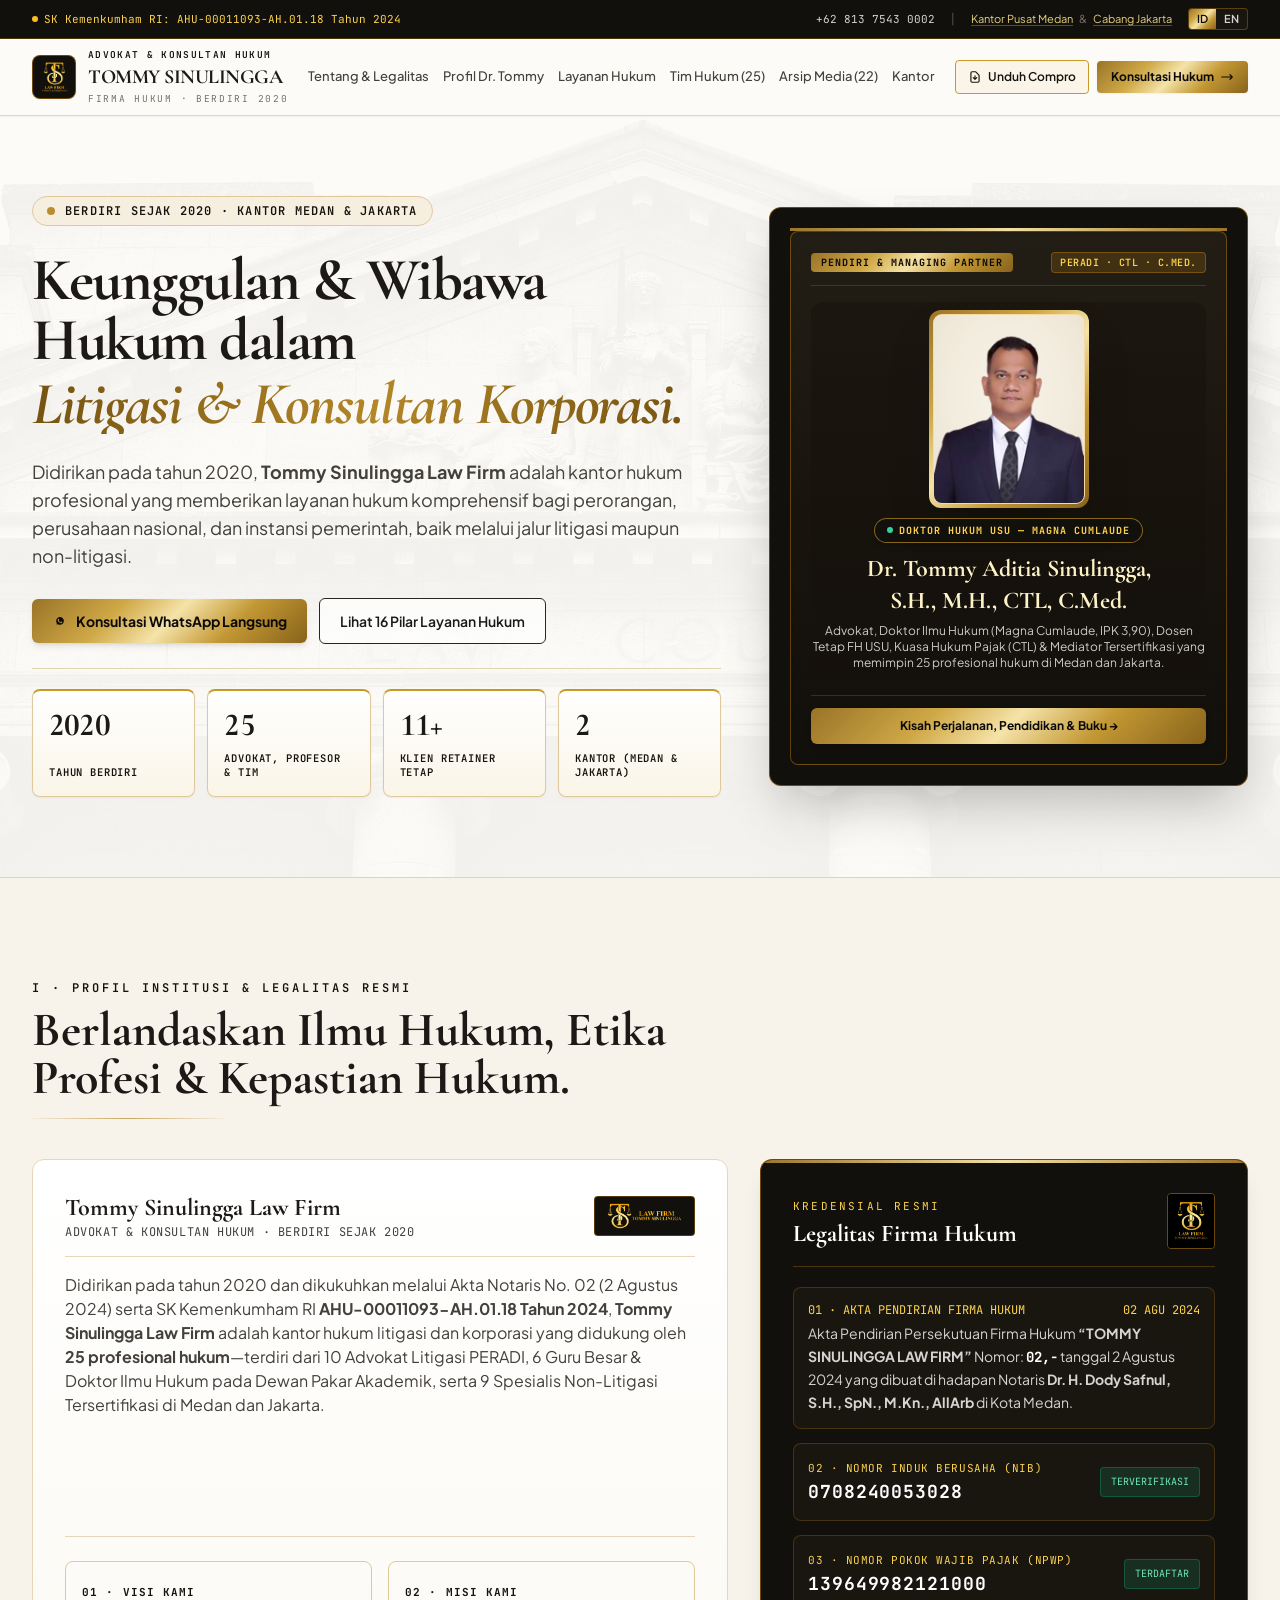
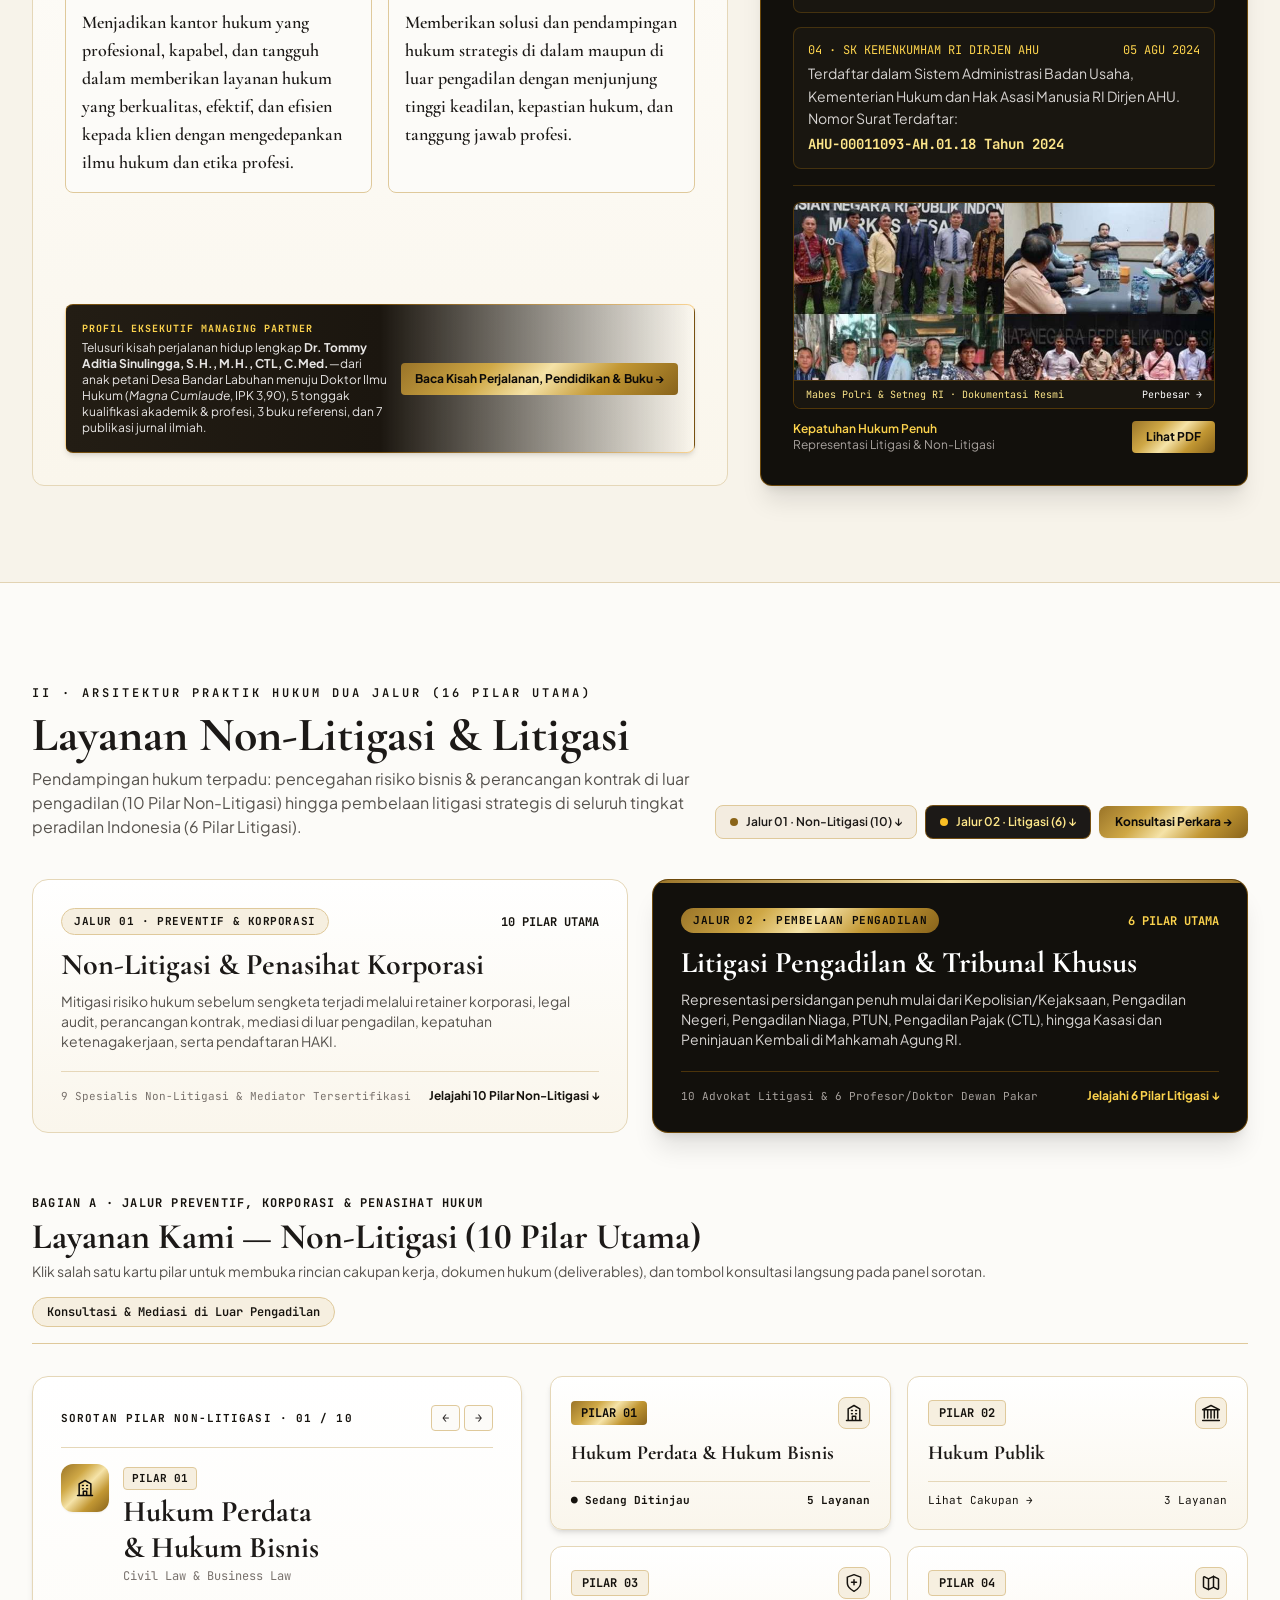
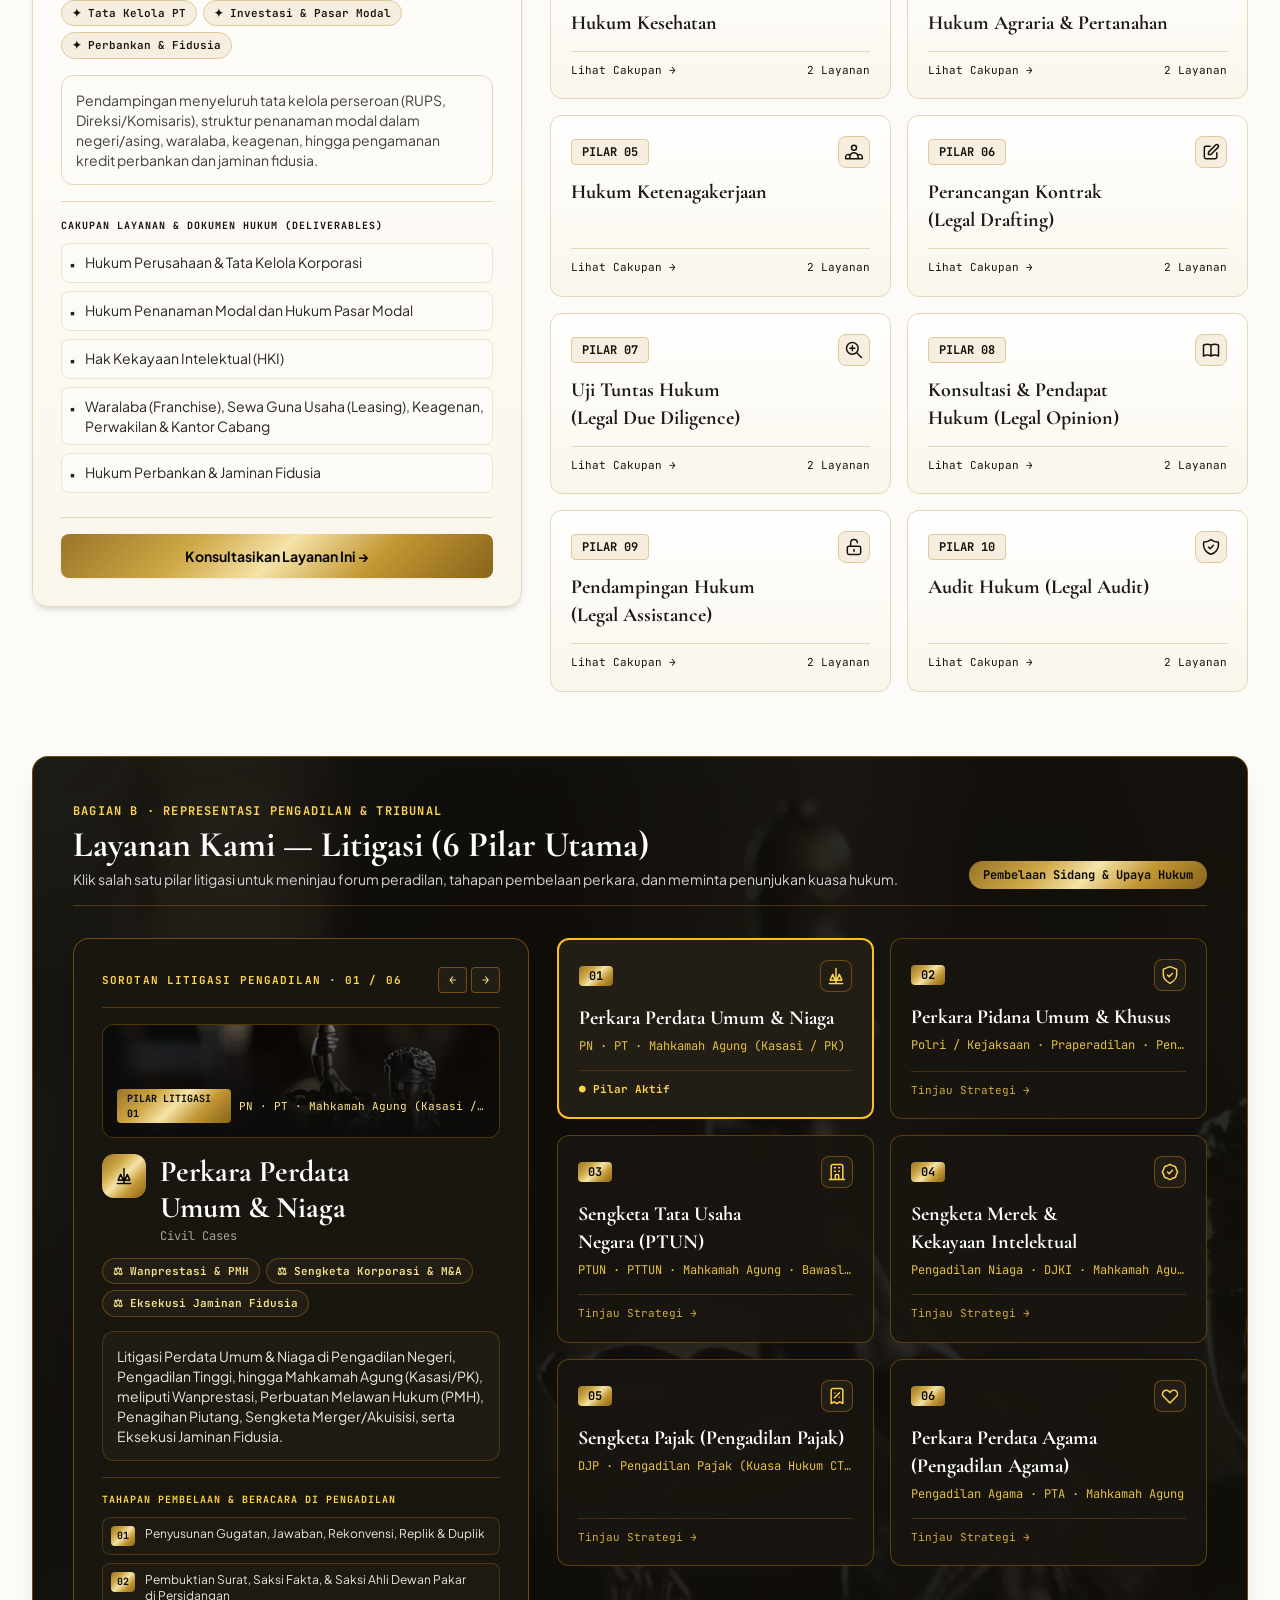
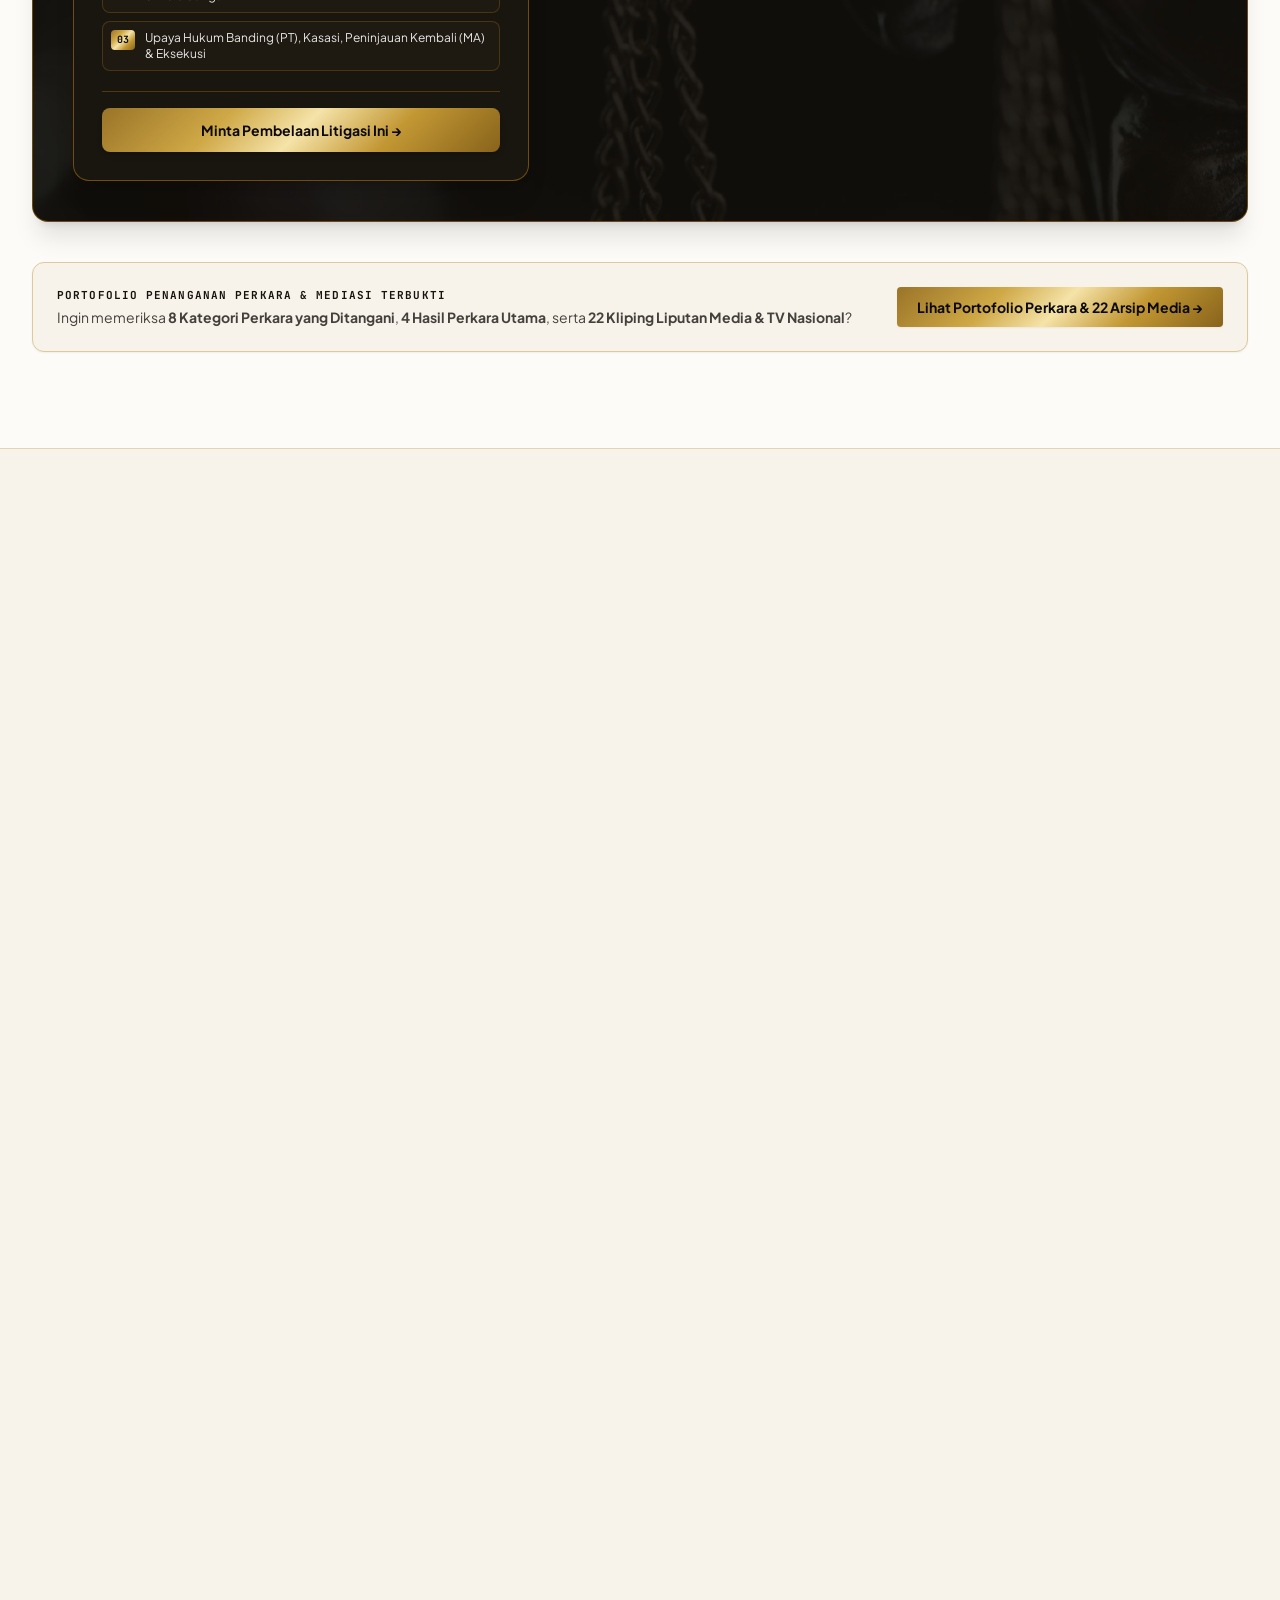
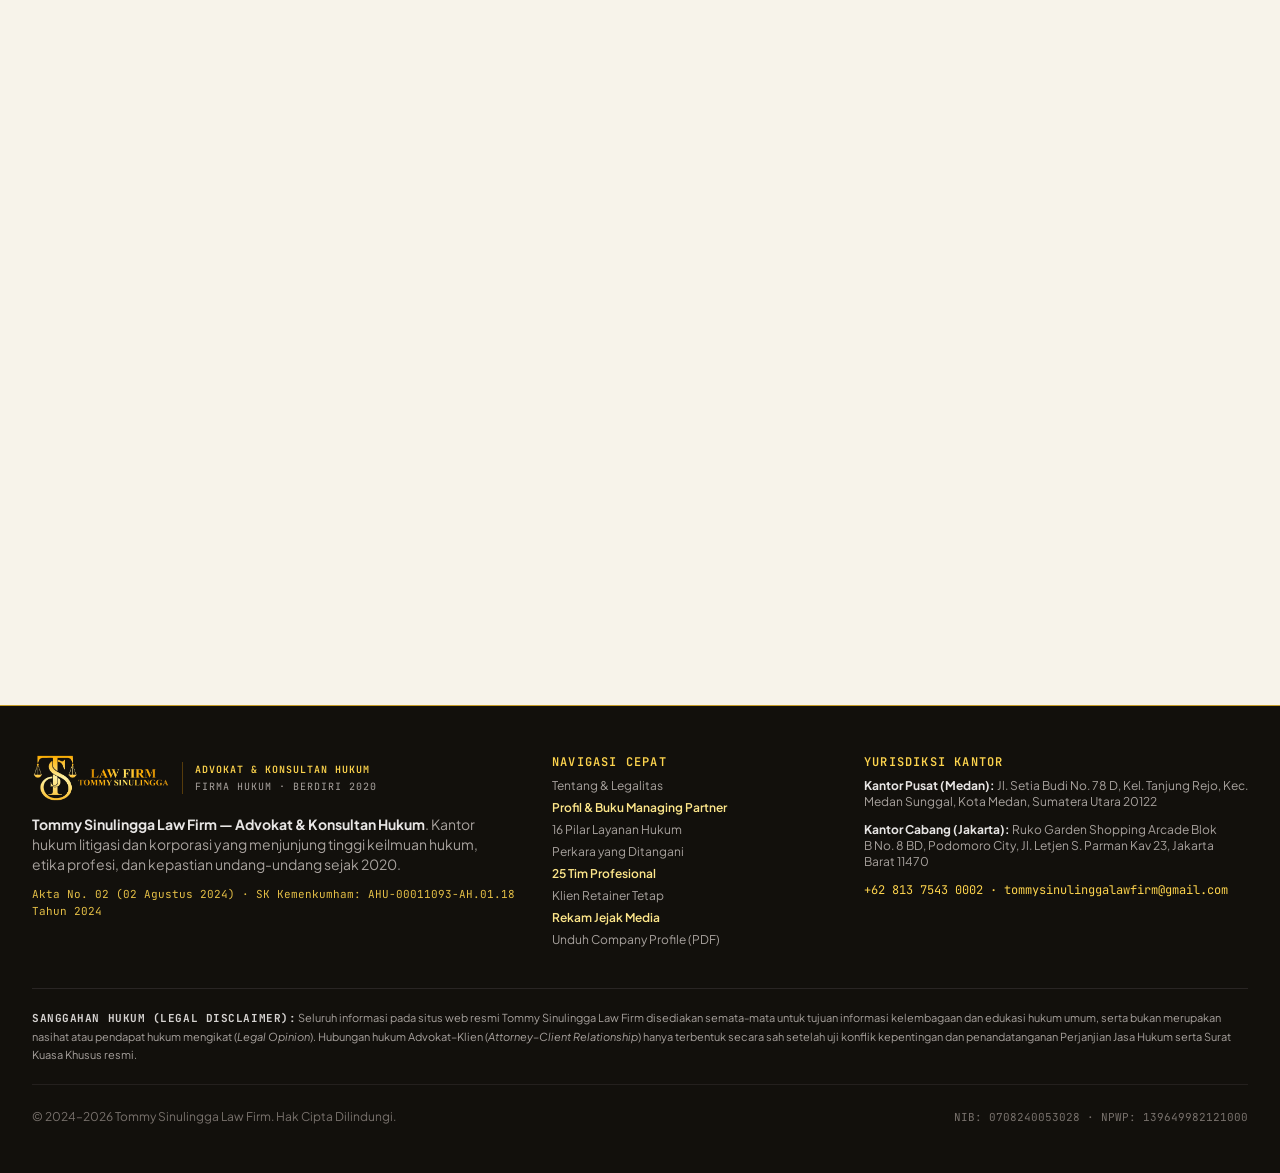
==== index.html @ de4d7b02 "chore: prepare production static bundle for lawfirm.tommysinulingga.id" ====
<!DOCTYPE html>
<html lang="id" class="scroll-smooth">
<head>
  <meta charset="UTF-8" />
  <meta name="viewport" content="width=device-width, initial-scale=1.0" />
  <title>Tommy Sinulingga Law Firm — Advokat &amp; Konsultan Hukum (Medan &amp; Jakarta)</title>
  <meta name="description" content="Profil Resmi Kantor Hukum Tommy Sinulingga Law Firm, Advokat &amp; Konsultan Hukum. Didirikan tahun 2020 oleh Dr. Tommy Aditia Sinulingga, S.H., M.H., CTL, C.Med. Layanan Hukum Litigasi &amp; Non-Litigasi di Medan dan Podomoro City, Jakarta Barat." />
  <link rel="icon" type="image/png" href="assets/logo-vertical-clear.png" />
  <link rel="canonical" href="https://lawfirm.tommysinulingga.id/" />
  <meta property="og:type" content="website" />
  <meta property="og:site_name" content="Tommy Sinulingga Law Firm" />
  <meta property="og:title" content="Tommy Sinulingga Law Firm — Advokat &amp; Konsultan Hukum (Medan &amp; Jakarta)" />
  <meta property="og:description" content="Profil Resmi Kantor Hukum Tommy Sinulingga Law Firm, Advokat &amp; Konsultan Hukum. Didirikan tahun 2020 oleh Dr. Tommy Aditia Sinulingga, S.H., M.H., CTL, C.Med. Layanan Hukum Litigasi &amp; Non-Litigasi di Medan dan Podomoro City, Jakarta Barat." />
  <meta property="og:url" content="https://lawfirm.tommysinulingga.id/" />
  <meta property="og:image" content="assets/logo-3d-wall.png" />
  <meta name="twitter:card" content="summary_large_image" />
  <meta name="twitter:title" content="Tommy Sinulingga Law Firm — Advokat &amp; Konsultan Hukum (Medan &amp; Jakarta)" />
  <meta name="twitter:description" content="Profil Resmi Kantor Hukum Tommy Sinulingga Law Firm, Advokat &amp; Konsultan Hukum. Didirikan tahun 2020 oleh Dr. Tommy Aditia Sinulingga, S.H., M.H., CTL, C.Med. Layanan Hukum Litigasi &amp; Non-Litigasi di Medan dan Podomoro City, Jakarta Barat." />
  <meta name="twitter:image" content="assets/logo-3d-wall.png" />

  <!-- Google Fonts for Editorial Luxury Serif + Crisp Corporate Sans + Tabular Mono -->
  <link rel="preconnect" href="https://fonts.googleapis.com" />
  <link rel="preconnect" href="https://fonts.gstatic.com" crossorigin />
  <link href="https://fonts.googleapis.com/css2?family=Cormorant+Garamond:ital,wght@0,500;0,600;0,700;1,600&family=JetBrains+Mono:wght@400;500;600&family=Plus+Jakarta+Sans:wght@400;500;600;700&display=swap" rel="stylesheet" />

  <!-- Production Compiled Tailwind CSS & Design System Stylesheet -->
  <link rel="stylesheet" href="assets/styles.css" />

  <style>
    @media (prefers-reduced-motion: no-preference) {
      @view-transition {
        navigation: auto;
      }
    }

    :root {
      --bg-ivory: #FCFBF8;
      --bg-champagne: #F6F0E2;
      --bg-obsidian: #12100C;
      --ink-primary: #16130E;
      --ink-muted: #5C5343;
      --gold-deep: #8A6418;
      --gold-border: #E2D3B3;
    }

    *, *::before, *::after {
      box-sizing: border-box;
    }

    html, body {
      overflow-x: clip;
    }

    img, svg, video {
      max-width: 100%;
      height: auto;
    }

    body {
      margin: 0;
      background-color: var(--bg-ivory);
      color: var(--ink-primary);
      font-family: 'Plus Jakarta Sans', -apple-system, BlinkMacSystemFont, sans-serif;
    }

    h1, h2, h3, h4 {
      text-wrap: balance;
    }

    .font-serif, h1, h2, h3, h4 {
      font-variant-numeric: lining-nums tabular-nums;
      font-feature-settings: "lnum" 1, "tnum" 1;
    }

    p, li, blockquote {
      text-wrap: pretty;
    }

    .section-deferred {
      content-visibility: auto;
      contain-intrinsic-size: auto none auto 900px;
    }

    [hidden="until-found"] {
      margin: 0 !important;
      padding: 0 !important;
      border: 0 !important;
    }

    .visually-hidden:where(:not(:focus-within, :active)) {
      position: absolute !important;
      clip-path: inset(50%) !important;
      overflow: hidden !important;
      width: 1px !important;
      height: 1px !important;
      margin: -1px !important;
      padding: 0 !important;
      border: 0 !important;
      white-space: nowrap !important;
    }

    .skip-link:focus,
    .skip-link:active {
      position: fixed;
      top: 0.75rem;
      left: 0.75rem;
      z-index: 100;
      padding: 0.5rem 1rem;
      border-radius: 0.375rem;
      background: #12100C;
      color: #F3E0A2;
      border: 2px solid #C59B27;
      font-size: 0.75rem;
      font-weight: 700;
    }

    textarea#matter-summary {
      field-sizing: content;
      height: auto;
      width: 100%;
      min-block-size: 3lh;
      max-block-size: 10lh;
    }

    input:user-invalid,
    input.user-invalid-fallback {
      border-color: #b91c1c !important;
      background-color: #fef2f2 !important;
    }

    .field-error-msg {
      display: none;
    }

    input:user-invalid ~ .field-error-msg,
    input.user-invalid-fallback ~ .field-error-msg {
      display: block;
    }

    dialog#lightbox-modal::backdrop {
      background-color: rgba(0, 0, 0, 0.88);
      backdrop-filter: blur(4px);
    }

    /* Multi-stop Brushed 24K Gold Foil Gradients */
    .gold-foil {
      background: linear-gradient(135deg, #9A7428 0%, #CFA846 30%, #F5E3A8 50%, #C29733 72%, #88631B 100%);
    }

    .gold-foil-hover:hover {
      background: linear-gradient(135deg, #88631B 0%, #C29733 25%, #F8EAB8 50%, #D4AF37 75%, #9A7428 100%);
      box-shadow: 0 10px 28px -6px rgba(184, 142, 52, 0.45);
    }

    .gold-text-foil {
      background: linear-gradient(95deg, #D4AF37 0%, #FFF1BE 48%, #C59B27 100%);
      -webkit-background-clip: text;
      -webkit-text-fill-color: transparent;
    }

    .gold-text-dark {
      background: linear-gradient(95deg, #745210 0%, #B38728 50%, #6E4D0E 100%);
      -webkit-background-clip: text;
      -webkit-text-fill-color: transparent;
    }

    .gold-crown-top {
      border-top: 3px solid transparent;
      border-image: linear-gradient(90deg, #9A7428, #F3E0A2, #9A7428) 1;
    }

    .gold-double-frame {
      border: 1px solid rgba(212, 175, 55, 0.45);
      box-shadow: inset 0 0 0 4px var(--bg-ivory), inset 0 0 0 5px rgba(184, 142, 52, 0.25);
    }

    .gold-rule {
      height: 1px;
      background: linear-gradient(90deg, rgba(184,142,52,0.08) 0%, rgba(184,142,52,0.75) 50%, rgba(184,142,52,0.08) 100%);
    }

    .card-luxury {
      background: linear-gradient(180deg, #FFFFFF 0%, #FAF6EC 100%);
      border: 1px solid #E5D7B8;
      transition: transform 240ms cubic-bezier(0.16, 1, 0.3, 1), box-shadow 240ms cubic-bezier(0.16, 1, 0.3, 1), border-color 240ms ease;
    }

    .card-luxury:hover {
      transform: translateY(-3px);
      border-color: #C59B27;
      box-shadow: 0 18px 38px -12px rgba(140, 102, 24, 0.16);
    }

    .portrait-frame {
      background: radial-gradient(circle at 50% 38%, #342612 0%, #17130D 68%, #100D09 100%);
      box-shadow: inset 0 0 0 1px rgba(197, 155, 39, 0.22);
    }

    .portrait-editorial {
      filter: grayscale(35%) sepia(6%) contrast(1.04) brightness(1.0);
      transition: filter 480ms cubic-bezier(0.16, 1, 0.3, 1), transform 480ms cubic-bezier(0.16, 1, 0.3, 1);
      will-change: transform, filter;
    }

    .group:hover .portrait-editorial,
    .group:focus-within .portrait-editorial,
    .card-luxury:hover .portrait-editorial,
    .card-luxury:focus-within .portrait-editorial {
      filter: grayscale(0%) sepia(0%) contrast(1.03) brightness(1.02);
      transform: scale(1.03);
    }
  </style>

  <!-- Structured Data (LegalService JSON-LD) -->
  <script type="application/ld+json">
  {
    "@context": "https://schema.org",
    "@type": "LegalService",
    "name": "Tommy Sinulingga Law Firm",
    "alternateName": "Tommy Sinulingga Law Firm – Advocates & Legal Consultants",
    "foundingDate": "2020",
    "url": "https://lawfirm.tommysinulingga.id",
    "telephone": "+62-813-7543-0002",
    "email": "tommysinulinggalawfirm@gmail.com",
    "founder": {
      "@type": "Person",
      "name": "Dr. Tommy Aditia Sinulingga, S.H., M.H., CTL, C.Med.",
      "jobTitle": "Founder & Managing Partner",
      "alumniOf": "Fakultas Hukum Universitas Sumatera Utara (FH USU)"
    },
    "address": [
      {
        "@type": "PostalAddress",
        "name": "Head Office (Medan)",
        "streetAddress": "Setia Budi Street, No. 78 D, Tanjung Rejo Village, Medan Sunggal District",
        "addressLocality": "Medan",
        "addressRegion": "North Sumatra",
        "postalCode": "20122",
        "addressCountry": "ID"
      },
      {
        "@type": "PostalAddress",
        "name": "Branch Office (Jakarta)",
        "streetAddress": "Ruko Garden Shopping Arcade Blok B No. 8 BD, Podomoro City, Jl. Letjen S. Parman Kav 23, Tanjung Duren Selatan",
        "addressLocality": "Jakarta Barat",
        "addressRegion": "DKI Jakarta",
        "postalCode": "11470",
        "addressCountry": "ID"
      }
    ]
  }
  </script>
</head>
<body class="antialiased selection:bg-amber-200 selection:text-stone-900">
  <a href="#top" class="skip-link visually-hidden" data-i18n="skip_to_main">Langsung ke konten utama</a>

  <!-- TOP EXECUTIVE CREDENTIALS & LEGALITY BAR -->
  <div class="bg-obsidian text-stone-300 border-b border-amber-500/25 text-xs">
    <div class="max-w-7xl mx-auto px-4 sm:px-6 lg:px-8 py-2 flex flex-wrap items-center justify-between gap-2">
      <div class="flex flex-wrap items-center gap-x-4 gap-y-1">
        <span class="inline-flex items-center gap-1.5 font-mono text-[11px] text-amber-300 whitespace-nowrap">
          <span class="w-1.5 h-1.5 rounded-full bg-amber-400 shrink-0"></span>
          SK Kemenkumham RI: AHU-00011093-AH.01.18 Tahun 2024
        </span>
      </div>
      <div class="flex items-center gap-4 ml-auto">
        <a href="tel:+6281375430002" class="hover:text-amber-300 transition-colors font-mono text-[11px] flex items-center gap-1 whitespace-nowrap" title="Hubungi Telepon / WhatsApp Resmi" data-i18n-title="top_phone_title">
          <span>+62 813 7543 0002</span>
        </a>
        <span class="text-stone-600 hidden sm:inline">|</span>
        <span class="text-[11px] text-amber-200/90 hidden sm:inline-flex items-center gap-1.5 whitespace-nowrap">
          <a href="#contact" onclick="selectOfficeMap('medan')" class="hover:text-amber-300 underline decoration-amber-500/40 underline-offset-2" data-i18n="top_medan_link">Kantor Pusat Medan</a>
          <span class="text-stone-500">&amp;</span>
          <a href="#contact" onclick="selectOfficeMap('jakarta')" class="hover:text-amber-300 underline decoration-amber-500/40 underline-offset-2" data-i18n="top_jkt_link">Cabang Jakarta</a>
        </span>
        <!-- Language Toggle (Indonesian Active by Default, Persisted via localStorage) -->
        <div class="inline-flex rounded border border-amber-500/30 overflow-hidden bg-obsidian-card shrink-0" role="group" aria-label="Pilihan Bahasa" data-i18n-aria-label="aria_lang_switcher">
          <button type="button" id="lang-id" aria-pressed="true" onclick="setLanguage('id')" title="Bahasa Indonesia" data-i18n-title="lang_id_title" class="px-2 py-0.5 text-[11px] font-semibold gold-foil text-stone-950">ID</button>
          <button type="button" id="lang-en" aria-pressed="false" onclick="setLanguage('en')" title="English" data-i18n-title="lang_en_title" class="px-2 py-0.5 text-[11px] font-semibold text-stone-300 hover:text-amber-300">EN</button>
        </div>
      </div>
    </div>
  </div>

  <!-- STICKY NAVIGATION HEADER -->
  <header class="sticky top-0 z-40 bg-[#FCFBF8]/95 backdrop-blur-md border-b border-[#E4D6B8] shadow-sm">
    <div class="max-w-7xl mx-auto px-4 sm:px-6 lg:px-4 xl:px-8 min-h-[4.75rem] py-2.5 flex items-center justify-between gap-2 xl:gap-4">
      <a href="#top" class="flex items-center gap-2 xl:gap-3 shrink-0 group focus:outline-none" aria-label="Tommy Sinulingga Law Firm — Beranda" data-i18n-aria-label="aria_logo_home">
        <div class="w-9 h-9 xl:w-11 xl:h-11 rounded-lg bg-obsidian p-1.5 border border-amber-500/40 flex items-center justify-center shadow-sm shrink-0 group-hover:border-amber-400 transition-colors">
          <img src="assets/logo-vertical-clear.png" alt="Lambang Tommy Sinulingga Law Firm" data-i18n-alt="logo_crest_alt" width="542" height="602" class="w-full h-full object-contain" />
        </div>
        <div class="shrink-0 whitespace-nowrap">
          <span class="block text-[8px] xl:text-[9.5px] font-mono uppercase tracking-[0.06em] xl:tracking-[0.14em] text-[#8A6418] font-semibold leading-tight whitespace-nowrap" data-i18n="brand_sub_top">Advokat &amp; Konsultan Hukum</span>
          <span class="block font-serif text-base sm:text-lg xl:text-[20px] font-bold tracking-tight text-stone-900 leading-none mt-0.5 whitespace-nowrap">TOMMY SINULINGGA</span>
          <span class="block text-[8px] xl:text-[9.5px] font-mono uppercase tracking-[0.12em] xl:tracking-[0.18em] text-stone-500 leading-tight mt-0.5 whitespace-nowrap" data-i18n="brand_sub_bottom">Firma Hukum · Berdiri 2020</span>
        </div>
      </a>

      <nav class="hidden lg:flex items-center gap-1.5 xl:gap-3.5 text-[10.5px] xl:text-[13px] font-medium text-stone-700 shrink-0" aria-label="Navigasi Utama" data-i18n-aria-label="aria_nav_primary">
        <a href="#about" class="whitespace-nowrap py-1 hover:text-[#8A6418] transition-colors" data-i18n="nav_about">Tentang &amp; Legalitas</a>
        <a href="founder.html" class="whitespace-nowrap py-1 hover:text-[#8A6418] transition-colors" data-i18n="nav_founder">Profil Dr. Tommy</a>
        <a href="#services" class="whitespace-nowrap py-1 hover:text-[#8A6418] transition-colors" data-i18n="nav_services">Layanan Hukum</a>
        <a href="team.html" class="whitespace-nowrap py-1 hover:text-[#8A6418] transition-colors" data-i18n="nav_team">Tim Hukum (25)</a>
        <a href="media.html" class="whitespace-nowrap py-1 hover:text-[#8A6418] transition-colors" data-i18n="nav_performance">Arsip Media (22)</a>
        <a href="#contact" class="whitespace-nowrap py-1 hover:text-[#8A6418] transition-colors" data-i18n="nav_contact">Kantor</a>
      </nav>

      <div class="flex items-center gap-1.5 xl:gap-2 shrink-0">
        <a href="assets/Tommy-Sinulingga-Law-Firm-Profile.pdf" target="_blank" rel="noopener"
           class="hidden sm:inline-flex items-center gap-1.5 px-2 xl:px-3 py-1.5 xl:py-2 rounded text-[11px] xl:text-xs font-semibold border border-[#C59B27] text-[#745210] bg-[#FAF5E8] hover:bg-[#F3E8CC] transition-colors whitespace-nowrap shrink-0">
          <svg class="w-3.5 h-3.5 shrink-0" aria-hidden="true" fill="none" stroke="currentColor" stroke-width="2" viewBox="0 0 24 24"><path stroke-linecap="round" stroke-linejoin="round" d="M12 10v6m0 0l-3-3m3 3l3-3m2 8H7a2 2 0 01-2-2V5a2 2 0 012-2h5.586a1 1 0 01.707.293l5.414 5.414a1 1 0 01.293.707V19a2 2 0 01-2 2z"/></svg>
          <span data-i18n="btn_compro">Unduh Compro</span>
        </a>
        <a href="#contact"
           class="inline-flex items-center gap-1.5 px-2.5 xl:px-3.5 py-1.5 xl:py-2 rounded text-[11px] xl:text-xs font-bold text-stone-950 gold-foil gold-foil-hover transition-all shadow-sm whitespace-nowrap shrink-0">
          <span data-i18n="btn_consult">Konsultasi Hukum</span>
          <svg class="w-3.5 h-3.5 hidden sm:inline shrink-0" aria-hidden="true" fill="none" stroke="currentColor" stroke-width="2" viewBox="0 0 24 24"><path stroke-linecap="round" stroke-linejoin="round" d="M17 8l4 4m0 0l-4 4m4-4H3"/></svg>
        </a>
        <button type="button" id="mobile-menu-btn" onclick="toggleMobileNav()" aria-expanded="false" aria-controls="mobile-nav" aria-label="Buka Menu Navigasi" data-i18n-aria-label="aria_toggle_menu"
                class="lg:hidden inline-flex items-center justify-center p-2 rounded border border-[#DFC99B] bg-[#FAF5E8] text-stone-800 hover:border-[#8A6418]">
          <svg class="w-5 h-5" aria-hidden="true" fill="none" stroke="currentColor" stroke-width="2" viewBox="0 0 24 24"><path stroke-linecap="round" stroke-linejoin="round" d="M4 6h16M4 12h16M4 18h16"/></svg>
        </button>
      </div>
    </div>

    <!-- Mobile & Tablet Collapsible Navigation Drawer -->
    <nav id="mobile-nav" class="hidden lg:hidden border-t border-[#E4D6B8] bg-[#FCFBF8] px-4 py-3 shadow-inner" aria-label="Navigasi Seluler" data-i18n-aria-label="aria_nav_mobile">
      <div class="grid grid-cols-2 sm:grid-cols-3 gap-2 text-xs sm:text-sm font-medium text-stone-800">
        
        <a href="#about" onclick="closeMobileNav()" class="px-3 py-2 rounded bg-[#F7F3EA] hover:bg-[#EFE6D2] transition-colors" data-i18n="nav_about">Tentang &amp; Legalitas</a>
        <a href="founder.html" onclick="closeMobileNav()" class="px-3 py-2 rounded bg-[#F7F3EA] hover:bg-[#EFE6D2] transition-colors font-semibold text-[#745210]" data-i18n="nav_founder_mobile">Profil &amp; Buku Dr. Tommy</a>
        <a href="#services" onclick="closeMobileNav()" class="px-3 py-2 rounded bg-[#F7F3EA] hover:bg-[#EFE6D2] transition-colors" data-i18n="nav_services">Layanan Hukum</a>
        <a href="team.html" onclick="closeMobileNav()" class="px-3 py-2 rounded bg-[#F7F3EA] hover:bg-[#EFE6D2] transition-colors font-semibold text-[#745210]" data-i18n="nav_team">Tim Hukum (25)</a>
        <a href="#clients" onclick="closeMobileNav()" class="px-3 py-2 rounded bg-[#F7F3EA] hover:bg-[#EFE6D2] transition-colors" data-i18n="nav_clients">Klien Tetap</a>
        <a href="media.html" onclick="closeMobileNav()" class="px-3 py-2 rounded bg-[#F7F3EA] hover:bg-[#EFE6D2] transition-colors font-semibold text-[#745210]" data-i18n="nav_performance">Arsip Media (22)</a>
        <a href="#contact" onclick="closeMobileNav()" class="px-3 py-2 rounded bg-[#F7F3EA] hover:bg-[#EFE6D2] transition-colors" data-i18n="nav_contact">Kantor</a>
        <a href="assets/Tommy-Sinulingga-Law-Firm-Profile.pdf" target="_blank" rel="noopener" onclick="closeMobileNav()" class="col-span-2 sm:hidden px-3 py-2 rounded border border-[#C59B27] bg-[#FAF5E8] text-[#745210] font-semibold text-center" data-i18n="btn_compro">Unduh Compro</a>
      </div>
    </nav>
  </header>

  <main id="top" tabindex="-1">
    <!-- HERO SECTION: SOVEREIGN CHAMBERS & GILDED EXECUTIVE SPLIT -->
    <section id="hero" class="relative overflow-hidden border-b border-[#E2D3B3]">
      <!-- Subtle Architectural Watermark -->
      <div class="absolute inset-0 pointer-events-none opacity-[0.04]" style="background-image: url('assets/pdf_images/obj_568.jpg'); background-size: cover; background-position: center;"></div>

      <div class="max-w-7xl mx-auto px-4 sm:px-6 lg:px-8 py-12 lg:py-20 relative z-10">
        <div class="grid grid-cols-1 lg:grid-cols-12 gap-10 lg:gap-12 items-center">

          <!-- Left Column: Sovereign Editorial Statement (7 cols) -->
          <div class="lg:col-span-7 space-y-6">
            <div class="inline-flex items-center gap-2.5 px-3.5 py-1.5 rounded-full bg-[#F6EFE0] border border-[#DFC99B]">
              <span class="w-2 h-2 rounded-full bg-[#B88E34] shrink-0"></span>
              <span class="text-xs font-mono uppercase tracking-widest text-[#745210] font-semibold" data-i18n="hero_badge">BERDIRI SEJAK 2020 · KANTOR MEDAN &amp; JAKARTA</span>
            </div>

            <h1 class="font-serif text-4xl sm:text-5xl lg:text-6xl font-bold text-stone-900 leading-[1.08] tracking-tight">
              <span data-i18n="hero_title_1">Keunggulan &amp; Wibawa Hukum dalam</span>
              <span class="block italic gold-text-dark mt-1" data-i18n="hero_title_2">Litigasi &amp; Konsultan Korporasi.</span>
            </h1>

            <p class="text-base sm:text-lg text-stone-700 leading-relaxed max-w-2xl" data-i18n="hero_subtitle">Didirikan pada tahun 2020, <strong>Tommy Sinulingga Law Firm</strong> adalah kantor hukum profesional yang memberikan layanan hukum komprehensif bagi perorangan, perusahaan nasional, dan instansi pemerintah, baik melalui jalur litigasi maupun non-litigasi.</p>

            <!-- Primary CTA Row -->
            <div class="flex flex-wrap sm:flex-nowrap items-center gap-3 pt-1">
              <a id="hero-wa-cta" href="https://wa.me/6281375430002?text=Halo%20Tommy%20Sinulingga%20Law%20Firm%2C%20saya%20ingin%20berkonsultasi%20mengenai%20layanan%20hukum."
                 target="_blank" rel="noopener"
                 class="flex-1 sm:flex-initial inline-flex items-center justify-center gap-2 px-5 py-3 rounded-md text-xs sm:text-sm font-bold text-stone-950 gold-foil gold-foil-hover transition-all shadow-md whitespace-nowrap">
                <svg class="w-4 h-4 shrink-0" aria-hidden="true" fill="currentColor" viewBox="0 0 24 24"><path d="M12.031 6.172c-3.181 0-5.767 2.586-5.768 5.766-.001 1.298.38 2.27 1.019 3.287l-.582 2.128 2.182-.573c.978.58 1.911.928 3.145.929 3.178 0 5.767-2.587 5.768-5.766.001-3.187-2.575-5.77-5.764-5.771zm3.392 8.244c-.144.405-.837.774-1.17.824-.299.045-.677.063-1.092-.069-.252-.08-.575-.187-.988-.365-1.739-.751-2.874-2.502-2.961-2.617-.087-.116-.708-.94-.708-1.793s.448-1.273.607-1.446c.159-.173.346-.217.462-.217l.332.006c.106.005.249-.04.39.298.144.347.491 1.2.534 1.287.043.087.072.188.014.304-.058.116-.087.188-.173.289l-.26.304c-.087.086-.177.18-.076.354.101.174.449.741.964 1.201.662.591 1.221.774 1.394.86s.274.072.376-.043c.101-.116.433-.506.549-.68.116-.173.231-.145.39-.087s1.011.477 1.184.564.289.13.332.202c.045.072.045.419-.1.824z"/></svg>
                <span data-i18n="hero_cta_wa">Konsultasi WhatsApp Langsung</span>
              </a>
              <a href="#services"
                 class="flex-1 sm:flex-initial inline-flex items-center justify-center gap-2 px-5 py-3 rounded-md text-xs sm:text-sm font-semibold border border-stone-800 bg-white/70 text-stone-900 hover:bg-stone-900 hover:text-amber-200 transition-colors whitespace-nowrap">
                <span data-i18n="hero_cta_services">Lihat 16 Pilar Layanan Hukum</span>
              </a>
            </div>

            <!-- Institutional Metrics Bar -->
            <div class="grid grid-cols-2 sm:grid-cols-4 gap-3 pt-5 border-t border-[#E2D3B3]">
              <div class="p-3.5 sm:p-4 rounded-lg bg-gradient-to-b from-white to-[#FAF5E8] border border-[#DFC99B] border-t-2 border-t-[#C59B27] shadow-sm flex flex-col justify-between">
                <div class="font-serif text-3xl sm:text-[32px] font-bold text-stone-900 leading-none tracking-tight">2020</div>
                <div class="text-[10.5px] font-mono uppercase tracking-[0.08em] text-[#745210] font-semibold leading-snug mt-2" data-i18n="stat_est">Tahun Berdiri</div>
              </div>
              <div class="p-3.5 sm:p-4 rounded-lg bg-gradient-to-b from-white to-[#FAF5E8] border border-[#DFC99B] border-t-2 border-t-[#C59B27] shadow-sm flex flex-col justify-between">
                <div class="font-serif text-3xl sm:text-[32px] font-bold text-stone-900 leading-none tracking-tight">25</div>
                <div class="text-[10.5px] font-mono uppercase tracking-[0.08em] text-[#745210] font-semibold leading-snug mt-2" data-i18n="stat_team">Advokat, Profesor &amp; Tim</div>
              </div>
              <div class="p-3.5 sm:p-4 rounded-lg bg-gradient-to-b from-white to-[#FAF5E8] border border-[#DFC99B] border-t-2 border-t-[#C59B27] shadow-sm flex flex-col justify-between">
                <div class="font-serif text-3xl sm:text-[32px] font-bold text-stone-900 leading-none tracking-tight">11+</div>
                <div class="text-[10.5px] font-mono uppercase tracking-[0.08em] text-[#745210] font-semibold leading-snug mt-2" data-i18n="stat_clients">Klien Retainer Tetap</div>
              </div>
              <div class="p-3.5 sm:p-4 rounded-lg bg-gradient-to-b from-white to-[#FAF5E8] border border-[#DFC99B] border-t-2 border-t-[#C59B27] shadow-sm flex flex-col justify-between">
                <div class="font-serif text-3xl sm:text-[32px] font-bold text-stone-900 leading-none tracking-tight">2</div>
                <div class="text-[10.5px] font-mono uppercase tracking-[0.08em] text-[#745210] font-semibold leading-snug mt-2" data-i18n="stat_offices">Kantor (Medan &amp; Jakarta)</div>
              </div>
            </div>
          </div>

          <!-- Right Column: Managing Partner Executive Spotlight Pedestal (5 cols) -->
          <div class="lg:col-span-5">
            <div class="rounded-xl bg-obsidian p-4 xl:p-5 border border-amber-500/40 shadow-2xl relative">
              <div class="gold-crown-top rounded-t-lg"></div>

              <!-- Managing Partner Executive Spotlight Pedestal -->
              <div class="rounded-lg overflow-hidden border border-amber-500/35 bg-gradient-to-b from-[#231E15] via-[#19150E] to-[#13100B] p-4 sm:p-5 shadow-inner">
                <div class="flex flex-wrap items-center justify-between gap-1.5 pb-3 border-b border-amber-500/20">
                  <span class="inline-block text-[10px] font-mono uppercase tracking-widest px-2.5 py-0.5 rounded gold-foil text-stone-950 font-bold" data-i18n="hero_partner_role">Pendiri &amp; Managing Partner</span>
                  <span class="text-[10px] font-mono uppercase tracking-wider px-2 py-0.5 rounded bg-amber-500/15 text-amber-300 border border-amber-500/30 font-semibold" data-i18n="hero_partner_cred_pill">PERADI · CTL · C.MED.</span>
                </div>

                <!-- Architectural Gold-Foil Double Frame Portrait (Warm Ivory Studio 640x800 4:5 on Dark Pedestal) -->
                <div class="mt-4 flex flex-col items-center text-center bg-[#14110C]/40 rounded-xl py-2">
                  <div class="w-36 sm:w-40 p-1 rounded-xl gold-foil shadow-2xl group">
                    <div class="rounded-[9px] bg-[#F6F1E6] overflow-hidden border border-amber-500/30 relative">
                      <img src="assets/pdf_images/obj_199.jpg" alt="Potret Resmi Dr. Tommy Aditia Sinulingga, S.H., M.H., CTL, C.Med. — Pendiri & Managing Partner" data-i18n-alt="hero_partner_img_alt" fetchpriority="high" width="640" height="800" class="w-full aspect-[4/5] object-cover object-top block transition-transform duration-500 group-hover:scale-[1.03]" />
                    </div>
                  </div>
                  <div class="mt-2.5 inline-flex items-center gap-1.5 px-3 py-1 rounded-full bg-[#12100C] border border-amber-400/50 text-[10px] font-mono uppercase tracking-widest text-amber-300 font-bold shadow-md">
                    <span class="w-1.5 h-1.5 rounded-full bg-emerald-400 shrink-0"></span>
                    <span data-i18n="hero_partner_honor_badge">DOKTOR HUKUM USU — MAGNA CUMLAUDE</span>
                  </div>

                  <h2 class="font-serif text-xl sm:text-2xl font-bold text-amber-100 leading-snug mt-2.5">Dr. Tommy Aditia Sinulingga, S.H., M.H., CTL, C.Med.</h2>
                  <p class="text-xs text-stone-300/95 leading-relaxed mt-1.5" data-i18n="hero_partner_desc">Advokat, Doktor Ilmu Hukum (Magna Cumlaude, IPK 3,90), Dosen Tetap FH USU, Kuasa Hukum Pajak (CTL) &amp; Mediator Tersertifikasi yang memimpin 25 profesional hukum di Medan dan Jakarta.</p>
                </div>

                <!-- Direct Interactive CTA to Personal Journey Section -->
                <div class="mt-4 pt-3 border-t border-amber-500/20">
                  <a href="founder.html"
                     class="w-full inline-flex items-center justify-center gap-2 px-4 py-2.5 rounded-md text-xs font-bold text-stone-950 gold-foil gold-foil-hover transition-all shadow-md">
                    <span data-i18n="hero_partner_journey_cta">Kisah Perjalanan, Pendidikan &amp; Buku →</span>
                  </a>
                </div>
              </div>


            </div>
          </div>

        </div>
      </div>
    </section>

    <!-- SECTION 2: ABOUT THE FIRM, VISION, MISSION & OFFICIAL LEGALITY VAULT -->
    <section id="about" class="py-16 lg:py-24 bg-[#F7F3EA] border-b border-[#E2D3B3]">
      <div class="max-w-7xl mx-auto px-4 sm:px-6 lg:px-8">

        <!-- Section Header -->
        <div class="max-w-3xl">
          <span class="text-xs font-mono uppercase tracking-[0.25em] text-[#8A6418] font-semibold" data-i18n="about_eyebrow">I · PROFIL INSTITUSI &amp; LEGALITAS RESMI</span>
          <h2 class="font-serif text-3xl sm:text-4xl lg:text-5xl font-bold text-stone-900 mt-2" data-i18n="about_heading">Berlandaskan Ilmu Hukum, Etika Profesi &amp; Kepastian Hukum.</h2>
          <div class="gold-rule w-48 mt-4"></div>
        </div>

        <!-- About Overview + Vision & Mission Grid -->
        <div class="grid grid-cols-1 lg:grid-cols-12 gap-8 mt-10 items-stretch">

          <!-- Firm Narrative (7 cols) -->
          <div class="lg:col-span-7 card-luxury gold-crown-top rounded-xl p-6 sm:p-8 flex flex-col justify-between">
            <div class="space-y-4 text-stone-700 leading-relaxed text-sm sm:text-base">
              <div class="flex items-center justify-between gap-4 pb-4 border-b border-[#E5D7B8]">
                <div>
                  <h3 class="font-serif text-2xl font-bold text-stone-900">Tommy Sinulingga Law Firm</h3>
                  <p class="text-xs font-mono uppercase tracking-wider text-[#8A6418]" data-i18n="about_firm_sub">Advokat &amp; Konsultan Hukum · Berdiri Sejak 2020</p>
                </div>
                <img src="assets/logo-horizontal-clear.png" alt="Logo Horizontal Tommy Sinulingga Law Firm" data-i18n-alt="logo_horiz_alt" width="969" height="336" class="h-10 w-auto object-contain bg-obsidian px-3 py-1.5 rounded border border-amber-500/30" />
              </div>

              <p class="text-base text-stone-700 leading-relaxed" data-i18n="about_p1">Didirikan pada tahun 2020 dan dikukuhkan melalui Akta Notaris No. 02 (2 Agustus 2024) serta SK Kemenkumham RI <strong>AHU-00011093-AH.01.18 Tahun 2024</strong>, <strong>Tommy Sinulingga Law Firm</strong> adalah kantor hukum litigasi dan korporasi yang didukung oleh <strong>25 profesional hukum</strong>—terdiri dari 10 Advokat Litigasi PERADI, 6 Guru Besar &amp; Doktor Ilmu Hukum pada Dewan Pakar Akademik, serta 9 Spesialis Non-Litigasi Tersertifikasi di Medan dan Jakarta.</p>
            </div>

            <!-- Vision & Mission Twin Boxes -->
            <div class="grid grid-cols-1 sm:grid-cols-2 gap-4 mt-6 pt-6 border-t border-[#E5D7B8]">
              <div class="p-4 rounded-lg bg-[#FCFBF8] border border-[#DFC99B]">
                <span class="text-[11px] font-mono uppercase tracking-widest text-[#8A6418] font-bold" data-i18n="vision_label">01 · VISI KAMI</span>
                <p class="font-serif text-lg font-semibold text-stone-900 mt-1.5 leading-snug" data-i18n="vision_text">Menjadikan kantor hukum yang profesional, kapabel, dan tangguh dalam memberikan layanan hukum yang berkualitas, efektif, dan efisien kepada klien dengan mengedepankan ilmu hukum dan etika profesi.</p>
              </div>
              <div class="p-4 rounded-lg bg-[#FCFBF8] border border-[#DFC99B]">
                <span class="text-[11px] font-mono uppercase tracking-widest text-[#8A6418] font-bold" data-i18n="mission_label">02 · MISI KAMI</span>
                <p class="font-serif text-lg font-semibold text-stone-900 mt-1.5 leading-snug" data-i18n="mission_text">Memberikan solusi dan pendampingan hukum strategis di dalam maupun di luar pengadilan dengan menjunjung tinggi keadilan, kepastian hukum, dan tanggung jawab profesi.</p>
              </div>
            </div>
            <!-- Executive Managing Partner Biography & Books Callout -->
            <div class="mt-4 p-4 rounded-lg bg-gradient-to-r from-[#231D14] via-[#1B160F] to-[#231D14] text-stone-100 border border-amber-500/40 flex flex-col sm:flex-row items-start sm:items-center justify-between gap-3 shadow-md">
              <div>
                <span class="text-[10px] font-mono uppercase tracking-widest text-amber-300 font-bold block" data-i18n="about_founder_callout_badge">PROFIL EKSEKUTIF MANAGING PARTNER</span>
                <p class="text-xs text-stone-200 mt-1 leading-relaxed" data-i18n="about_founder_callout_text">Telusuri kisah perjalanan hidup lengkap <strong>Dr. Tommy Aditia Sinulingga, S.H., M.H., CTL, C.Med.</strong>—dari anak petani Desa Bandar Labuhan menuju Doktor Ilmu Hukum (<em>Magna Cumlaude</em>, IPK 3,90), 5 tonggak kualifikasi akademik &amp; profesi, 3 buku referensi, dan 7 publikasi jurnal ilmiah.</p>
              </div>
              <a href="founder.html" class="inline-flex items-center gap-1.5 px-3.5 py-2 rounded text-xs font-bold text-stone-950 gold-foil gold-foil-hover transition-all shrink-0 whitespace-nowrap">
                <span data-i18n="about_founder_callout_btn">Baca Kisah Perjalanan, Pendidikan &amp; Buku →</span>
              </a>
            </div>
          </div>

          <!-- Official Company Legality Vault (5 cols) -->
          <div class="lg:col-span-5 rounded-xl bg-obsidian text-stone-200 p-6 sm:p-8 border border-amber-500/40 shadow-xl flex flex-col justify-between relative overflow-hidden">
            <div class="gold-crown-top absolute top-0 left-0 right-0"></div>
            <div>
              <div class="flex items-center justify-between gap-3 pb-4 border-b border-amber-500/25">
                <div>
                  <span class="text-[11px] font-mono uppercase tracking-[0.2em] text-amber-300" data-i18n="legality_eyebrow">Kredensial Resmi</span>
                  <h3 class="font-serif text-2xl font-bold text-white mt-0.5" data-i18n="legality_title">Legalitas Firma Hukum</h3>
                </div>
                <img src="assets/logo-vertical.png" alt="Segel Resmi TS Law Firm" data-i18n-alt="logo_seal_alt" width="724" height="1024" class="w-12 h-14 object-cover rounded border border-amber-500/40" />
              </div>

              <ol class="space-y-3.5 mt-5 text-xs sm:text-sm">
                <li class="p-3.5 rounded-lg bg-obsidian-card border border-amber-500/20">
                  <div class="flex items-center justify-between text-amber-300 font-mono text-xs mb-1">
                    <span data-i18n="legality_item1_label">01 · AKTA PENDIRIAN FIRMA HUKUM</span>
                    <span data-i18n="legality_item1_date">02 AGU 2024</span>
                  </div>
                  <p class="text-stone-300 leading-relaxed" data-i18n="legality_item1_desc">Akta Pendirian Persekutuan Firma Hukum <strong>“TOMMY SINULINGGA LAW FIRM”</strong> Nomor: <strong class="text-white font-mono">02,-</strong> tanggal 2 Agustus 2024 yang dibuat di hadapan Notaris <strong>Dr. H. Dody Safnul, S.H., SpN., M.Kn., AllArb</strong> di Kota Medan.</p>
                </li>

                <li class="p-3.5 rounded-lg bg-obsidian-card border border-amber-500/20 flex items-center justify-between gap-4">
                  <div>
                    <span class="block text-[11px] font-mono uppercase tracking-wider text-amber-300" data-i18n="legality_item2_label">02 · Nomor Induk Berusaha (NIB)</span>
                    <span class="font-mono text-base sm:text-lg font-bold text-white tracking-wider">0708240053028</span>
                  </div>
                  <span class="px-2.5 py-1 rounded text-[10px] font-mono uppercase bg-emerald-500/15 text-emerald-300 border border-emerald-500/30" data-i18n="badge_verified">Terverifikasi</span>
                </li>

                <li class="p-3.5 rounded-lg bg-obsidian-card border border-amber-500/20 flex items-center justify-between gap-4">
                  <div>
                    <span class="block text-[11px] font-mono uppercase tracking-wider text-amber-300" data-i18n="legality_item3_label">03 · Nomor Pokok Wajib Pajak (NPWP)</span>
                    <span class="font-mono text-base sm:text-lg font-bold text-white tracking-wider">139649982121000</span>
                  </div>
                  <span class="px-2.5 py-1 rounded text-[10px] font-mono uppercase bg-emerald-500/15 text-emerald-300 border border-emerald-500/30" data-i18n="badge_registered">Terdaftar</span>
                </li>

                <li class="p-3.5 rounded-lg bg-obsidian-card border border-amber-500/20">
                  <div class="flex items-center justify-between text-amber-300 font-mono text-xs mb-1">
                    <span data-i18n="legality_item4_label">04 · SK KEMENKUMHAM RI DIRJEN AHU</span>
                    <span data-i18n="legality_item4_date">05 AGU 2024</span>
                  </div>
                  <p class="text-stone-300 leading-relaxed" data-i18n="legality_item4_desc">Terdaftar dalam Sistem Administrasi Badan Usaha, Kementerian Hukum dan Hak Asasi Manusia RI Dirjen AHU. Nomor Surat Terdaftar:<strong class="block text-amber-200 font-mono text-xs sm:text-sm mt-1">AHU-00011093-AH.01.18 Tahun 2024</strong></p>
                </li>
              </ol>
            </div>

            <!-- Field Team Collage Preview -->
            <div class="mt-4 pt-4 border-t border-amber-500/20 space-y-3">
              <button type="button"
                      title="Klik untuk memperbesar dokumentasi resmi" data-i18n-title="legality_collage_hint"
                      class="w-full text-left rounded-lg overflow-hidden border border-amber-500/30 bg-stone-950 group cursor-pointer focus:outline-none focus:ring-2 focus:ring-amber-400"
                      onclick="openLightbox('assets/pdf_images/obj_155.jpg', 'legality_collage_lightbox', 'legality_collage_caption')">
                <img src="assets/pdf_images/obj_155.jpg" alt="Representasi Hukum Tommy Sinulingga Law Firm di Mabes Polri dan Sekretariat Negara RI" data-i18n-alt="legality_collage_alt" loading="lazy" width="799" height="337" class="w-full aspect-[799/337] object-contain bg-stone-950 group-hover:scale-[1.02] transition-transform duration-300" />
                <div class="flex items-center justify-between px-3 py-1.5 bg-obsidian-card border-t border-amber-500/20">
                  <span class="text-[10px] font-mono text-amber-200" data-i18n="legality_collage_caption">Mabes Polri &amp; Setneg RI · Dokumentasi Resmi</span>
                  <span class="text-[10px] font-mono text-white" data-i18n="legality_enlarge">Perbesar →</span>
                </div>
              </button>
              <div class="flex items-center justify-between gap-3">
                <div class="text-xs text-stone-400">
                  <span class="text-amber-300 font-semibold block" data-i18n="legality_compliance_title">Kepatuhan Hukum Penuh</span>
                  <span data-i18n="legality_compliance_sub">Representasi Litigasi &amp; Non-Litigasi</span>
                </div>
                <a href="assets/Tommy-Sinulingga-Law-Firm-Profile.pdf" target="_blank" rel="noopener"
                   class="px-3.5 py-2 rounded text-xs font-bold gold-foil text-stone-950 shrink-0" data-i18n="legality_btn_pdf">Lihat PDF</a>
              </div>
            </div>
          </div>

        </div>
      </div>
    </section>

    <!-- SECTION 2: PRACTICE AREAS & LEGAL SERVICES (DUAL-TRACK INTERACTIVE LEGAL PRACTICE SHOWCASE: 10 NON-LITIGATION + 6 LITIGATION PILLARS) -->
    <section id="services" class="py-16 lg:py-24 bg-[#FCFBF8] border-b border-[#E2D3B3]">
      <div class="max-w-7xl mx-auto px-4 sm:px-6 lg:px-8">

        <!-- Section Header + Sleek Dual-Track Anchor Jump Pills -->
        <div class="flex flex-col lg:flex-row lg:items-end justify-between gap-6">
          <div class="max-w-3xl">
            <span class="text-xs font-mono uppercase tracking-[0.25em] text-[#8A6418] font-semibold" data-i18n="services_eyebrow">II · ARSITEKTUR PRAKTIK HUKUM DUA JALUR (16 PILAR UTAMA)</span>
            <h2 class="font-serif text-3xl sm:text-4xl lg:text-5xl font-bold text-stone-900 mt-2" data-i18n="services_heading">Layanan Non-Litigasi &amp; Litigasi</h2>
            <p class="text-sm sm:text-base text-stone-600 mt-2 leading-relaxed" data-i18n="services_subtitle">Pendampingan hukum terpadu: pencegahan risiko bisnis &amp; perancangan kontrak di luar pengadilan (10 Pilar Non-Litigasi) hingga pembelaan litigasi strategis di seluruh tingkat peradilan Indonesia (6 Pilar Litigasi).</p>
          </div>

          <!-- Dual-Track Anchor Jump Pills -->
          <div class="flex flex-wrap items-center gap-2 shrink-0" role="group" aria-label="Navigasi Cepat Jalur Layanan" data-i18n-aria-label="aria_srv_jump">
            <a href="#srv-block-non-litigation" class="inline-flex items-center gap-2 px-3.5 py-2 rounded-lg text-xs font-semibold bg-[#F3ECE0] hover:bg-[#E8DEC8] text-stone-900 border border-[#DFC99B] transition-all">
              <span class="w-2 h-2 rounded-full bg-[#8A6418]"></span>
              <span data-i18n="srv_jump_nonlit">Jalur 01 · Non-Litigasi (10) ↓</span>
            </a>
            <a href="#srv-block-litigation" class="inline-flex items-center gap-2 px-3.5 py-2 rounded-lg text-xs font-semibold bg-stone-900 hover:bg-stone-800 text-amber-200 border border-amber-500/40 transition-all">
              <span class="w-2 h-2 rounded-full bg-amber-400"></span>
              <span data-i18n="srv_jump_lit">Jalur 02 · Litigasi (6) ↓</span>
            </a>
            <a href="#contact" class="inline-flex items-center gap-1.5 px-4 py-2 rounded-lg text-xs font-bold gold-foil gold-foil-hover text-stone-950 shadow-sm transition-all">
              <span data-i18n="srv_jump_consult">Konsultasi Perkara →</span>
            </a>
          </div>
        </div>

        <!-- A. EXECUTIVE DUAL-TRACK ARCHITECTURE COMPARISON BANNER -->
        <div id="services-dual-track-banner" class="grid grid-cols-1 lg:grid-cols-2 gap-6 mt-10">
          <!-- Track 01 Summary Card: Non-Litigation -->
          <div class="card-luxury gold-crown-top rounded-2xl p-6 sm:p-7 flex flex-col justify-between relative overflow-hidden">
            <div>
              <div class="flex flex-wrap items-center justify-between gap-2 mb-3">
                <span class="inline-flex items-center gap-1.5 px-3 py-1 rounded-full text-[11px] font-mono uppercase tracking-wider bg-[#F6EFE0] border border-[#DFC99B] text-[#745210] font-bold" data-i18n="srv_track1_badge">JALUR 01 · PREVENTIF &amp; KORPORASI</span>
                <span class="font-mono text-xs font-bold text-[#8A6418]" data-i18n="srv_track1_count">10 PILAR UTAMA</span>
              </div>
              <h3 class="font-serif text-2xl sm:text-3xl font-bold text-stone-900" data-i18n="srv_track1_title">Non-Litigasi &amp; Penasihat Korporasi</h3>
              <p class="text-xs sm:text-sm text-stone-600 mt-2 leading-relaxed" data-i18n="srv_track1_desc">Mitigasi risiko hukum sebelum sengketa terjadi melalui retainer korporasi, legal audit, perancangan kontrak, mediasi di luar pengadilan, kepatuhan ketenagakerjaan, serta pendaftaran HAKI.</p>
            </div>
            <div class="mt-5 pt-4 border-t border-[#E6D7B9] flex flex-wrap items-center justify-between gap-3">
              <span class="text-[11px] font-mono text-stone-500" data-i18n="srv_track1_team">9 Spesialis Non-Litigasi &amp; Mediator Tersertifikasi</span>
              <a href="#srv-block-non-litigation" class="text-xs font-bold text-[#8A6418] hover:text-stone-900 inline-flex items-center gap-1 transition-colors" data-i18n="srv_track1_cta">Jelajahi 10 Pilar Non-Litigasi ↓</a>
            </div>
          </div>

          <!-- Track 02 Summary Card: Litigation -->
          <div class="rounded-2xl bg-obsidian text-stone-100 p-6 sm:p-7 border border-amber-500/40 flex flex-col justify-between relative overflow-hidden shadow-xl">
            <div class="gold-crown-top absolute top-0 left-0 right-0"></div>
            <div>
              <div class="flex flex-wrap items-center justify-between gap-2 mb-3">
                <span class="inline-flex items-center gap-1.5 px-3 py-1 rounded-full text-[11px] font-mono uppercase tracking-wider gold-foil text-stone-950 font-bold" data-i18n="srv_track2_badge">JALUR 02 · PEMBELAAN PENGADILAN</span>
                <span class="font-mono text-xs font-bold text-amber-300" data-i18n="srv_track2_count">6 PILAR UTAMA</span>
              </div>
              <h3 class="font-serif text-2xl sm:text-3xl font-bold text-white" data-i18n="srv_track2_title">Litigasi Pengadilan &amp; Tribunal Khusus</h3>
              <p class="text-xs sm:text-sm text-stone-300 mt-2 leading-relaxed" data-i18n="srv_track2_desc">Representasi persidangan penuh mulai dari Kepolisian/Kejaksaan, Pengadilan Negeri, Pengadilan Niaga, PTUN, Pengadilan Pajak (CTL), hingga Kasasi dan Peninjauan Kembali di Mahkamah Agung RI.</p>
            </div>
            <div class="mt-5 pt-4 border-t border-amber-500/25 flex flex-wrap items-center justify-between gap-3">
              <span class="text-[11px] font-mono text-stone-400" data-i18n="srv_track2_team">10 Advokat Litigasi &amp; 6 Profesor/Doktor Dewan Pakar</span>
              <a href="#srv-block-litigation" class="text-xs font-bold text-amber-300 hover:text-white inline-flex items-center gap-1 transition-colors" data-i18n="srv_track2_cta">Jelajahi 6 Pilar Litigasi ↓</a>
            </div>
          </div>
        </div>

        <!-- B1. TRACK 01: NON-LITIGATION 10 PILLARS — INTERACTIVE MASTER-DETAIL PRACTICE EXPLORER -->
        <div id="srv-block-non-litigation" class="mt-14 scroll-mt-24">
          <div class="flex flex-wrap items-end justify-between gap-4 border-b border-[#DFC99B] pb-4 mb-8">
            <div>
              <span class="text-xs font-mono uppercase tracking-widest text-[#8A6418] font-bold" data-i18n="srv_part_a_eyebrow">BAGIAN A · JALUR PREVENTIF, KORPORASI &amp; PENASIHAT HUKUM</span>
              <h3 class="font-serif text-2xl sm:text-3xl lg:text-4xl font-bold text-stone-900 mt-1" data-i18n="srv_nonlit_heading">Layanan Kami — Non-Litigasi (10 Pilar Utama)</h3>
              <p class="text-xs sm:text-sm text-stone-600 mt-1" data-i18n="srv_part_a_sub">Klik salah satu kartu pilar untuk membuka rincian cakupan kerja, dokumen hukum (deliverables), dan tombol konsultasi langsung pada panel sorotan.</p>
            </div>
            <span class="px-3.5 py-1.5 rounded-full text-xs font-mono bg-[#F6EFE0] border border-[#DFC99B] text-[#745210] font-semibold" data-i18n="srv_part_a_badge">Konsultasi &amp; Mediasi di Luar Pengadilan</span>
          </div>

          <div class="grid grid-cols-1 lg:grid-cols-12 gap-7 items-start">
            <!-- Left / Sticky Active Pillar Spotlight Card (5 cols on lg) -->
            <div id="nonlit-spotlight" class="lg:col-span-5 lg:sticky lg:top-24 card-luxury gold-crown-top rounded-2xl p-6 sm:p-7 shadow-md" aria-live="polite">
<div class="flex flex-col justify-between h-full">
            <div>
              <div class="flex items-center justify-between gap-2 pb-4 border-b border-[#E5D7B8]">
                <span class="text-[11px] font-mono uppercase tracking-widest text-[#8A6418] font-bold">SOROTAN PILAR NON-LITIGASI · 01 / 10</span>
                <div class="inline-flex items-center gap-1">
                  <button type="button" data-nonlit-nav="prev" onclick="selectNonLitPillar(9, 'prev')" title="Pilar Sebelumnya" aria-label="Pilar Sebelumnya" class="px-2.5 py-1 rounded border border-[#DFC99B] bg-[#FCFBF8] hover:bg-[#F3ECE0] text-xs font-mono font-bold text-stone-800 transition-colors">←</button>
                  <button type="button" data-nonlit-nav="next" onclick="selectNonLitPillar(1, 'next')" title="Pilar Berikutnya" aria-label="Pilar Berikutnya" class="px-2.5 py-1 rounded border border-[#DFC99B] bg-[#FCFBF8] hover:bg-[#F3ECE0] text-xs font-mono font-bold text-stone-800 transition-colors">→</button>
                </div>
              </div>

              <div class="flex items-start gap-3.5 mt-4">
                <div class="w-12 h-12 rounded-xl gold-foil text-stone-950 flex items-center justify-center shrink-0 shadow-sm">
                  <svg class="w-5 h-5" fill="none" stroke="currentColor" stroke-width="1.8" viewBox="0 0 24 24"><path stroke-linecap="round" stroke-linejoin="round" d="M3 21h18M5 21V7l7-4 7 4v14M9 9h1m4 0h1m-6 4h1m4 0h1m-5 8v-5h4v5"/></svg>
                </div>
                <div>
                  <span class="inline-block font-mono text-[11px] font-bold px-2 py-0.5 rounded bg-[#F6EFE0] text-[#745210] border border-[#DFC99B]">PILAR 01</span>
                  <h4 class="font-serif text-2xl sm:text-3xl font-bold text-stone-900 mt-1 leading-tight" id="nonlit-spotlight-title">Hukum Perdata & Hukum Bisnis</h4>
                  <p class="text-xs font-mono text-stone-500 mt-0.5">Civil Law & Business Law</p>
                </div>
              </div>

              <div class="flex flex-wrap gap-1.5 mt-4">
                <span class="px-2.5 py-1 rounded-full text-[11px] font-mono font-semibold bg-[#F6EFE0] text-[#745210] border border-[#DFC99B]">✦ Tata Kelola PT</span><span class="px-2.5 py-1 rounded-full text-[11px] font-mono font-semibold bg-[#F6EFE0] text-[#745210] border border-[#DFC99B]">✦ Investasi & Pasar Modal</span><span class="px-2.5 py-1 rounded-full text-[11px] font-mono font-semibold bg-[#F6EFE0] text-[#745210] border border-[#DFC99B]">✦ Perbankan & Fidusia</span>
              </div>

              <p class="text-xs sm:text-sm text-stone-700 mt-4 leading-relaxed bg-[#FCFBF8] p-3.5 rounded-xl border border-[#E5D7B8]" id="nonlit-spotlight-summary">Pendampingan menyeluruh tata kelola perseroan (RUPS, Direksi/Komisaris), struktur penanaman modal dalam negeri/asing, waralaba, keagenan, hingga pengamanan kredit perbankan dan jaminan fidusia.</p>

              <div class="mt-4 pt-4 border-t border-[#E5D7B8]">
                <span class="text-[10px] font-mono uppercase tracking-widest text-[#8A6418] font-bold block mb-2.5">CAKUPAN LAYANAN &amp; DOKUMEN HUKUM (DELIVERABLES)</span>
                <ul class="space-y-2 text-xs sm:text-sm text-stone-800" id="nonlit-spotlight-items">
                  
                    <li class="flex items-start gap-2.5 p-2 rounded-lg bg-[#FCFBF8] border border-[#EFE5CE]">
                      <span class="text-[#8A6418] font-bold mt-0.5">▪</span>
                      <span>Hukum Perusahaan & Tata Kelola Korporasi</span>
                    </li>
                  
                    <li class="flex items-start gap-2.5 p-2 rounded-lg bg-[#FCFBF8] border border-[#EFE5CE]">
                      <span class="text-[#8A6418] font-bold mt-0.5">▪</span>
                      <span>Hukum Penanaman Modal dan Hukum Pasar Modal</span>
                    </li>
                  
                    <li class="flex items-start gap-2.5 p-2 rounded-lg bg-[#FCFBF8] border border-[#EFE5CE]">
                      <span class="text-[#8A6418] font-bold mt-0.5">▪</span>
                      <span>Hak Kekayaan Intelektual (HKI)</span>
                    </li>
                  
                    <li class="flex items-start gap-2.5 p-2 rounded-lg bg-[#FCFBF8] border border-[#EFE5CE]">
                      <span class="text-[#8A6418] font-bold mt-0.5">▪</span>
                      <span>Waralaba (Franchise), Sewa Guna Usaha (Leasing), Keagenan, Perwakilan & Kantor Cabang</span>
                    </li>
                  
                    <li class="flex items-start gap-2.5 p-2 rounded-lg bg-[#FCFBF8] border border-[#EFE5CE]">
                      <span class="text-[#8A6418] font-bold mt-0.5">▪</span>
                      <span>Hukum Perbankan & Jaminan Fidusia</span>
                    </li>
                  
                </ul>
              </div>
            </div>

            <div class="mt-6 pt-4 border-t border-[#E5D7B8] flex flex-col sm:flex-row sm:items-center justify-between gap-3">
              <button type="button" onclick="selectPracticeAreaInForm('Corporate Retainer & Legal Advisory')"
                      class="w-full inline-flex items-center justify-center gap-2 px-5 py-3 rounded-lg text-xs sm:text-sm font-bold text-stone-950 gold-foil gold-foil-hover shadow-sm transition-all cursor-pointer">
                <span>Konsultasikan Layanan Ini →</span>
              </button>
            </div>
          </div>
          </div>

            <!-- Right: 10-Pillar Interactive Bento Grid (7 cols on lg) -->
            <div class="lg:col-span-7 grid grid-cols-1 sm:grid-cols-2 gap-4" id="non-litigation-grid">
<article tabindex="0" role="button" aria-pressed="true" data-nonlit-card="0"
                     onclick="selectNonLitPillar(0, 'card')"
                     onkeydown="if(event.key==='Enter'||event.key===' '){event.preventDefault();selectNonLitPillar(0, 'card');}else if(event.key==='ArrowRight'||event.key==='ArrowDown'){event.preventDefault();selectNonLitPillar(1, 'card');}else if(event.key==='ArrowLeft'||event.key==='ArrowUp'){event.preventDefault();selectNonLitPillar(-1, 'card');}"
                     class="card-luxury gold-crown-top rounded-xl p-4 sm:p-5 flex flex-col justify-between cursor-pointer ring-2 ring-[#C59B27] bg-[#FFFDF8] shadow-md transition-all">
              <div>
                <div class="flex items-center justify-between gap-2 mb-2.5">
                  <span class="font-mono text-xs font-bold px-2.5 py-1 rounded gold-foil text-stone-950">PILAR 01</span>
                  <div class="w-8 h-8 rounded-lg bg-[#F6EFE0] border border-[#DFC99B] text-[#745210] flex items-center justify-center shrink-0">
                    <svg class="w-5 h-5" fill="none" stroke="currentColor" stroke-width="1.8" viewBox="0 0 24 24"><path stroke-linecap="round" stroke-linejoin="round" d="M3 21h18M5 21V7l7-4 7 4v14M9 9h1m4 0h1m-6 4h1m4 0h1m-5 8v-5h4v5"/></svg>
                  </div>
                </div>
                <h4 class="font-serif text-lg sm:text-xl font-bold text-stone-900 leading-snug">Hukum Perdata & Hukum Bisnis</h4>
              </div>
              <div class="mt-3.5 pt-2.5 border-t border-[#E5D7B8] flex items-center justify-between text-[11px] font-mono text-[#8A6418] font-bold">
                <span>● Sedang Ditinjau</span>
                <span>5 Layanan</span>
              </div>
            </article>
          
            <article tabindex="0" role="button" aria-pressed="false" data-nonlit-card="1"
                     onclick="selectNonLitPillar(1, 'card')"
                     onkeydown="if(event.key==='Enter'||event.key===' '){event.preventDefault();selectNonLitPillar(1, 'card');}else if(event.key==='ArrowRight'||event.key==='ArrowDown'){event.preventDefault();selectNonLitPillar(2, 'card');}else if(event.key==='ArrowLeft'||event.key==='ArrowUp'){event.preventDefault();selectNonLitPillar(0, 'card');}"
                     class="card-luxury gold-crown-top rounded-xl p-4 sm:p-5 flex flex-col justify-between cursor-pointer hover:border-[#C59B27] transition-all">
              <div>
                <div class="flex items-center justify-between gap-2 mb-2.5">
                  <span class="font-mono text-xs font-bold px-2.5 py-1 rounded bg-[#F6EFE0] text-[#745210] border border-[#DFC99B]">PILAR 02</span>
                  <div class="w-8 h-8 rounded-lg bg-[#F6EFE0] border border-[#DFC99B] text-[#745210] flex items-center justify-center shrink-0">
                    <svg class="w-5 h-5" fill="none" stroke="currentColor" stroke-width="1.8" viewBox="0 0 24 24"><path stroke-linecap="round" stroke-linejoin="round" d="M12 3L2 8h20L12 3zM4 8v10m4-10v10m4-10v10m4-10v10m4-10v10M2 21h20"/></svg>
                  </div>
                </div>
                <h4 class="font-serif text-lg sm:text-xl font-bold text-stone-900 leading-snug">Hukum Publik</h4>
              </div>
              <div class="mt-3.5 pt-2.5 border-t border-[#E5D7B8] flex items-center justify-between text-[11px] font-mono text-[#745210]">
                <span>Lihat Cakupan →</span>
                <span>3 Layanan</span>
              </div>
            </article>
          
            <article tabindex="0" role="button" aria-pressed="false" data-nonlit-card="2"
                     onclick="selectNonLitPillar(2, 'card')"
                     onkeydown="if(event.key==='Enter'||event.key===' '){event.preventDefault();selectNonLitPillar(2, 'card');}else if(event.key==='ArrowRight'||event.key==='ArrowDown'){event.preventDefault();selectNonLitPillar(3, 'card');}else if(event.key==='ArrowLeft'||event.key==='ArrowUp'){event.preventDefault();selectNonLitPillar(1, 'card');}"
                     class="card-luxury gold-crown-top rounded-xl p-4 sm:p-5 flex flex-col justify-between cursor-pointer hover:border-[#C59B27] transition-all">
              <div>
                <div class="flex items-center justify-between gap-2 mb-2.5">
                  <span class="font-mono text-xs font-bold px-2.5 py-1 rounded bg-[#F6EFE0] text-[#745210] border border-[#DFC99B]">PILAR 03</span>
                  <div class="w-8 h-8 rounded-lg bg-[#F6EFE0] border border-[#DFC99B] text-[#745210] flex items-center justify-center shrink-0">
                    <svg class="w-5 h-5" fill="none" stroke="currentColor" stroke-width="1.8" viewBox="0 0 24 24"><path stroke-linecap="round" stroke-linejoin="round" d="M12 22s8-4 8-10V5l-8-3-8 3v7c0 6 8 10 8 10z"/><path stroke-linecap="round" stroke-linejoin="round" d="M12 8v6m-3-3h6"/></svg>
                  </div>
                </div>
                <h4 class="font-serif text-lg sm:text-xl font-bold text-stone-900 leading-snug">Hukum Kesehatan</h4>
              </div>
              <div class="mt-3.5 pt-2.5 border-t border-[#E5D7B8] flex items-center justify-between text-[11px] font-mono text-[#745210]">
                <span>Lihat Cakupan →</span>
                <span>2 Layanan</span>
              </div>
            </article>
          
            <article tabindex="0" role="button" aria-pressed="false" data-nonlit-card="3"
                     onclick="selectNonLitPillar(3, 'card')"
                     onkeydown="if(event.key==='Enter'||event.key===' '){event.preventDefault();selectNonLitPillar(3, 'card');}else if(event.key==='ArrowRight'||event.key==='ArrowDown'){event.preventDefault();selectNonLitPillar(4, 'card');}else if(event.key==='ArrowLeft'||event.key==='ArrowUp'){event.preventDefault();selectNonLitPillar(2, 'card');}"
                     class="card-luxury gold-crown-top rounded-xl p-4 sm:p-5 flex flex-col justify-between cursor-pointer hover:border-[#C59B27] transition-all">
              <div>
                <div class="flex items-center justify-between gap-2 mb-2.5">
                  <span class="font-mono text-xs font-bold px-2.5 py-1 rounded bg-[#F6EFE0] text-[#745210] border border-[#DFC99B]">PILAR 04</span>
                  <div class="w-8 h-8 rounded-lg bg-[#F6EFE0] border border-[#DFC99B] text-[#745210] flex items-center justify-center shrink-0">
                    <svg class="w-5 h-5" fill="none" stroke="currentColor" stroke-width="1.8" viewBox="0 0 24 24"><path stroke-linecap="round" stroke-linejoin="round" d="M9 20l-5.447-2.724A1 1 0 013 16.382V5.618a1 1 0 011.447-.894L9 7m0 13l6-3m-6 3V7m6 10l4.553 2.276A1 1 0 0021 18.382V7.618a1 1 0 00-.553-.894L15 4m0 13V4m0 0L9 7"/></svg>
                  </div>
                </div>
                <h4 class="font-serif text-lg sm:text-xl font-bold text-stone-900 leading-snug">Hukum Agraria & Pertanahan</h4>
              </div>
              <div class="mt-3.5 pt-2.5 border-t border-[#E5D7B8] flex items-center justify-between text-[11px] font-mono text-[#745210]">
                <span>Lihat Cakupan →</span>
                <span>2 Layanan</span>
              </div>
            </article>
          
            <article tabindex="0" role="button" aria-pressed="false" data-nonlit-card="4"
                     onclick="selectNonLitPillar(4, 'card')"
                     onkeydown="if(event.key==='Enter'||event.key===' '){event.preventDefault();selectNonLitPillar(4, 'card');}else if(event.key==='ArrowRight'||event.key==='ArrowDown'){event.preventDefault();selectNonLitPillar(5, 'card');}else if(event.key==='ArrowLeft'||event.key==='ArrowUp'){event.preventDefault();selectNonLitPillar(3, 'card');}"
                     class="card-luxury gold-crown-top rounded-xl p-4 sm:p-5 flex flex-col justify-between cursor-pointer hover:border-[#C59B27] transition-all">
              <div>
                <div class="flex items-center justify-between gap-2 mb-2.5">
                  <span class="font-mono text-xs font-bold px-2.5 py-1 rounded bg-[#F6EFE0] text-[#745210] border border-[#DFC99B]">PILAR 05</span>
                  <div class="w-8 h-8 rounded-lg bg-[#F6EFE0] border border-[#DFC99B] text-[#745210] flex items-center justify-center shrink-0">
                    <svg class="w-5 h-5" fill="none" stroke="currentColor" stroke-width="1.8" viewBox="0 0 24 24"><path stroke-linecap="round" stroke-linejoin="round" d="M17 20h5v-2a3 3 0 00-5.356-1.857M17 20H7m10 0v-2c0-.656-.126-1.283-.356-1.857M7 20H2v-2a3 3 0 015.356-1.857M7 20v-2c0-.656.126-1.283.356-1.857m0 0a5.002 5.002 0 019.288 0M15 7a3 3 0 11-6 0 3 3 0 016 0z"/></svg>
                  </div>
                </div>
                <h4 class="font-serif text-lg sm:text-xl font-bold text-stone-900 leading-snug">Hukum Ketenagakerjaan</h4>
              </div>
              <div class="mt-3.5 pt-2.5 border-t border-[#E5D7B8] flex items-center justify-between text-[11px] font-mono text-[#745210]">
                <span>Lihat Cakupan →</span>
                <span>2 Layanan</span>
              </div>
            </article>
          
            <article tabindex="0" role="button" aria-pressed="false" data-nonlit-card="5"
                     onclick="selectNonLitPillar(5, 'card')"
                     onkeydown="if(event.key==='Enter'||event.key===' '){event.preventDefault();selectNonLitPillar(5, 'card');}else if(event.key==='ArrowRight'||event.key==='ArrowDown'){event.preventDefault();selectNonLitPillar(6, 'card');}else if(event.key==='ArrowLeft'||event.key==='ArrowUp'){event.preventDefault();selectNonLitPillar(4, 'card');}"
                     class="card-luxury gold-crown-top rounded-xl p-4 sm:p-5 flex flex-col justify-between cursor-pointer hover:border-[#C59B27] transition-all">
              <div>
                <div class="flex items-center justify-between gap-2 mb-2.5">
                  <span class="font-mono text-xs font-bold px-2.5 py-1 rounded bg-[#F6EFE0] text-[#745210] border border-[#DFC99B]">PILAR 06</span>
                  <div class="w-8 h-8 rounded-lg bg-[#F6EFE0] border border-[#DFC99B] text-[#745210] flex items-center justify-center shrink-0">
                    <svg class="w-5 h-5" fill="none" stroke="currentColor" stroke-width="1.8" viewBox="0 0 24 24"><path stroke-linecap="round" stroke-linejoin="round" d="M11 5H6a2 2 0 00-2 2v11a2 2 0 002 2h11a2 2 0 002-2v-5m-1.414-9.414a2 2 0 112.828 2.828L11.828 15H9v-2.828l8.586-8.586z"/></svg>
                  </div>
                </div>
                <h4 class="font-serif text-lg sm:text-xl font-bold text-stone-900 leading-snug">Perancangan Kontrak (Legal Drafting)</h4>
              </div>
              <div class="mt-3.5 pt-2.5 border-t border-[#E5D7B8] flex items-center justify-between text-[11px] font-mono text-[#745210]">
                <span>Lihat Cakupan →</span>
                <span>2 Layanan</span>
              </div>
            </article>
          
            <article tabindex="0" role="button" aria-pressed="false" data-nonlit-card="6"
                     onclick="selectNonLitPillar(6, 'card')"
                     onkeydown="if(event.key==='Enter'||event.key===' '){event.preventDefault();selectNonLitPillar(6, 'card');}else if(event.key==='ArrowRight'||event.key==='ArrowDown'){event.preventDefault();selectNonLitPillar(7, 'card');}else if(event.key==='ArrowLeft'||event.key==='ArrowUp'){event.preventDefault();selectNonLitPillar(5, 'card');}"
                     class="card-luxury gold-crown-top rounded-xl p-4 sm:p-5 flex flex-col justify-between cursor-pointer hover:border-[#C59B27] transition-all">
              <div>
                <div class="flex items-center justify-between gap-2 mb-2.5">
                  <span class="font-mono text-xs font-bold px-2.5 py-1 rounded bg-[#F6EFE0] text-[#745210] border border-[#DFC99B]">PILAR 07</span>
                  <div class="w-8 h-8 rounded-lg bg-[#F6EFE0] border border-[#DFC99B] text-[#745210] flex items-center justify-center shrink-0">
                    <svg class="w-5 h-5" fill="none" stroke="currentColor" stroke-width="1.8" viewBox="0 0 24 24"><path stroke-linecap="round" stroke-linejoin="round" d="M21 21l-6-6m2-5a7 7 0 11-14 0 7 7 0 0114 0zM10 7v6m-3-3h6"/></svg>
                  </div>
                </div>
                <h4 class="font-serif text-lg sm:text-xl font-bold text-stone-900 leading-snug">Uji Tuntas Hukum (Legal Due Diligence)</h4>
              </div>
              <div class="mt-3.5 pt-2.5 border-t border-[#E5D7B8] flex items-center justify-between text-[11px] font-mono text-[#745210]">
                <span>Lihat Cakupan →</span>
                <span>2 Layanan</span>
              </div>
            </article>
          
            <article tabindex="0" role="button" aria-pressed="false" data-nonlit-card="7"
                     onclick="selectNonLitPillar(7, 'card')"
                     onkeydown="if(event.key==='Enter'||event.key===' '){event.preventDefault();selectNonLitPillar(7, 'card');}else if(event.key==='ArrowRight'||event.key==='ArrowDown'){event.preventDefault();selectNonLitPillar(8, 'card');}else if(event.key==='ArrowLeft'||event.key==='ArrowUp'){event.preventDefault();selectNonLitPillar(6, 'card');}"
                     class="card-luxury gold-crown-top rounded-xl p-4 sm:p-5 flex flex-col justify-between cursor-pointer hover:border-[#C59B27] transition-all">
              <div>
                <div class="flex items-center justify-between gap-2 mb-2.5">
                  <span class="font-mono text-xs font-bold px-2.5 py-1 rounded bg-[#F6EFE0] text-[#745210] border border-[#DFC99B]">PILAR 08</span>
                  <div class="w-8 h-8 rounded-lg bg-[#F6EFE0] border border-[#DFC99B] text-[#745210] flex items-center justify-center shrink-0">
                    <svg class="w-5 h-5" fill="none" stroke="currentColor" stroke-width="1.8" viewBox="0 0 24 24"><path stroke-linecap="round" stroke-linejoin="round" d="M12 6.253v13m0-13C10.832 5.477 9.246 5 7.5 5S4.168 5.477 3 6.253v13C4.168 18.477 5.754 18 7.5 18s3.332.477 4.5 1.253m0-13C13.168 5.477 14.754 5 16.5 5c1.747 0 3.332.477 4.5 1.253v13C19.832 18.477 18.247 18 16.5 18c-1.746 0-3.332.477-4.5 1.253"/></svg>
                  </div>
                </div>
                <h4 class="font-serif text-lg sm:text-xl font-bold text-stone-900 leading-snug">Konsultasi & Pendapat Hukum (Legal Opinion)</h4>
              </div>
              <div class="mt-3.5 pt-2.5 border-t border-[#E5D7B8] flex items-center justify-between text-[11px] font-mono text-[#745210]">
                <span>Lihat Cakupan →</span>
                <span>2 Layanan</span>
              </div>
            </article>
          
            <article tabindex="0" role="button" aria-pressed="false" data-nonlit-card="8"
                     onclick="selectNonLitPillar(8, 'card')"
                     onkeydown="if(event.key==='Enter'||event.key===' '){event.preventDefault();selectNonLitPillar(8, 'card');}else if(event.key==='ArrowRight'||event.key==='ArrowDown'){event.preventDefault();selectNonLitPillar(9, 'card');}else if(event.key==='ArrowLeft'||event.key==='ArrowUp'){event.preventDefault();selectNonLitPillar(7, 'card');}"
                     class="card-luxury gold-crown-top rounded-xl p-4 sm:p-5 flex flex-col justify-between cursor-pointer hover:border-[#C59B27] transition-all">
              <div>
                <div class="flex items-center justify-between gap-2 mb-2.5">
                  <span class="font-mono text-xs font-bold px-2.5 py-1 rounded bg-[#F6EFE0] text-[#745210] border border-[#DFC99B]">PILAR 09</span>
                  <div class="w-8 h-8 rounded-lg bg-[#F6EFE0] border border-[#DFC99B] text-[#745210] flex items-center justify-center shrink-0">
                    <svg class="w-5 h-5" fill="none" stroke="currentColor" stroke-width="1.8" viewBox="0 0 24 24"><path stroke-linecap="round" stroke-linejoin="round" d="M8 11V7a4 4 0 118 0m-4 8v2m-6 4h12a2 2 0 002-2v-6a2 2 0 00-2-2H6a2 2 0 00-2 2v6a2 2 0 002 2z"/></svg>
                  </div>
                </div>
                <h4 class="font-serif text-lg sm:text-xl font-bold text-stone-900 leading-snug">Pendampingan Hukum (Legal Assistance)</h4>
              </div>
              <div class="mt-3.5 pt-2.5 border-t border-[#E5D7B8] flex items-center justify-between text-[11px] font-mono text-[#745210]">
                <span>Lihat Cakupan →</span>
                <span>2 Layanan</span>
              </div>
            </article>
          
            <article tabindex="0" role="button" aria-pressed="false" data-nonlit-card="9"
                     onclick="selectNonLitPillar(9, 'card')"
                     onkeydown="if(event.key==='Enter'||event.key===' '){event.preventDefault();selectNonLitPillar(9, 'card');}else if(event.key==='ArrowRight'||event.key==='ArrowDown'){event.preventDefault();selectNonLitPillar(10, 'card');}else if(event.key==='ArrowLeft'||event.key==='ArrowUp'){event.preventDefault();selectNonLitPillar(8, 'card');}"
                     class="card-luxury gold-crown-top rounded-xl p-4 sm:p-5 flex flex-col justify-between cursor-pointer hover:border-[#C59B27] transition-all">
              <div>
                <div class="flex items-center justify-between gap-2 mb-2.5">
                  <span class="font-mono text-xs font-bold px-2.5 py-1 rounded bg-[#F6EFE0] text-[#745210] border border-[#DFC99B]">PILAR 10</span>
                  <div class="w-8 h-8 rounded-lg bg-[#F6EFE0] border border-[#DFC99B] text-[#745210] flex items-center justify-center shrink-0">
                    <svg class="w-5 h-5" fill="none" stroke="currentColor" stroke-width="1.8" viewBox="0 0 24 24"><path stroke-linecap="round" stroke-linejoin="round" d="M9 12l2 2 4-4m5.618-4.016A11.955 11.955 0 0112 2.944a11.955 11.955 0 01-8.618 3.04A12.02 12.02 0 003 9c0 5.591 3.824 10.29 9 11.622 5.176-1.332 9-6.03 9-11.622 0-1.042-.133-2.052-.382-3.016z"/></svg>
                  </div>
                </div>
                <h4 class="font-serif text-lg sm:text-xl font-bold text-stone-900 leading-snug">Audit Hukum (Legal Audit)</h4>
              </div>
              <div class="mt-3.5 pt-2.5 border-t border-[#E5D7B8] flex items-center justify-between text-[11px] font-mono text-[#745210]">
                <span>Lihat Cakupan →</span>
                <span>2 Layanan</span>
              </div>
            </article>
          </div>
          </div>
        </div>

        <!-- B2. TRACK 02: LITIGATION 6 PILLARS — INTERACTIVE COURTROOM VAULT & MASTER-DETAIL EXPLORER -->
        <div id="srv-block-litigation" class="mt-16 scroll-mt-24">
          <div class="rounded-2xl bg-obsidian text-stone-100 p-6 sm:p-10 border border-amber-500/40 relative overflow-hidden shadow-xl">
            <div class="absolute inset-0 opacity-10 pointer-events-none" style="background-image: url('assets/pdf_images/obj_533.jpg'); background-size: cover; background-position: center;"></div>
            <div class="relative z-10">
              <div class="flex flex-wrap items-end justify-between gap-4 border-b border-amber-500/25 pb-4 mb-8">
                <div>
                  <span class="text-xs font-mono uppercase tracking-widest text-amber-300 font-bold" data-i18n="srv_part_b_eyebrow">BAGIAN B · REPRESENTASI PENGADILAN &amp; TRIBUNAL</span>
                  <h3 class="font-serif text-2xl sm:text-3xl lg:text-4xl font-bold text-white mt-1" data-i18n="srv_lit_heading">Layanan Kami — Litigasi (6 Pilar Utama)</h3>
                  <p class="text-xs sm:text-sm text-stone-300 mt-1" data-i18n="srv_part_b_sub">Klik salah satu pilar litigasi untuk meninjau forum peradilan, tahapan pembelaan perkara, dan meminta penunjukan kuasa hukum.</p>
                </div>
                <span class="px-3.5 py-1.5 rounded-full text-xs font-mono gold-foil text-stone-950 font-bold" data-i18n="srv_part_b_badge">Pembelaan Sidang &amp; Upaya Hukum</span>
              </div>

              <div class="grid grid-cols-1 lg:grid-cols-12 gap-7 items-start">
                <!-- Left / Sticky Courtroom Spotlight Panel (5 cols on lg) -->
                <div id="lit-spotlight" class="lg:col-span-5 lg:sticky lg:top-24 rounded-2xl bg-obsidian-card border border-amber-500/40 p-6 sm:p-7 shadow-xl" aria-live="polite">
<div class="flex flex-col justify-between h-full">
            <div>
              <div class="flex items-center justify-between gap-2 pb-3.5 border-b border-amber-500/25">
                <span class="text-[11px] font-mono uppercase tracking-widest text-amber-300 font-bold">SOROTAN LITIGASI PENGADILAN · 01 / 06</span>
                <div class="inline-flex items-center gap-1">
                  <button type="button" data-lit-nav="prev" onclick="selectLitPillar(5, 'prev')" title="Pilar Litigasi Sebelumnya" aria-label="Pilar Litigasi Sebelumnya" class="px-2.5 py-1 rounded border border-amber-500/40 bg-obsidian-elevated hover:border-amber-400 text-xs font-mono font-bold text-amber-200 transition-colors">←</button>
                  <button type="button" data-lit-nav="next" onclick="selectLitPillar(1, 'next')" title="Pilar Litigasi Berikutnya" aria-label="Pilar Litigasi Berikutnya" class="px-2.5 py-1 rounded border border-amber-500/40 bg-obsidian-elevated hover:border-amber-400 text-xs font-mono font-bold text-amber-200 transition-colors">→</button>
                </div>
              </div>

              <!-- Courtroom Visual Header -->
              <div class="mt-4 rounded-xl overflow-hidden border border-amber-500/30 relative bg-stone-950">
                <img src="assets/pdf_images/obj_533.jpg" alt="Perkara Perdata Umum & Niaga" width="720" height="260" loading="lazy" decoding="async" class="w-full h-28 object-cover opacity-45" />
                <div class="absolute inset-0 bg-gradient-to-t from-[#0D0C0A] via-[#0D0C0A]/60 to-transparent p-3.5 flex flex-col justify-end">
                  <div class="flex items-center justify-between gap-2">
                    <span class="px-2.5 py-0.5 rounded text-[10px] font-mono font-bold gold-foil text-stone-950">PILAR LITIGASI 01</span>
                    <span class="text-[11px] font-mono text-amber-200 truncate">PN · PT · Mahkamah Agung (Kasasi / PK)</span>
                  </div>
                </div>
              </div>

              <div class="flex items-start gap-3.5 mt-4">
                <div class="w-11 h-11 rounded-xl gold-foil text-stone-950 flex items-center justify-center shrink-0 shadow">
                  <svg class="w-5 h-5" fill="none" stroke="currentColor" stroke-width="1.8" viewBox="0 0 24 24"><path stroke-linecap="round" stroke-linejoin="round" d="M12 3v18m-7-4l3-7 3 7H5zm8 0l3-7 3 7h-6zM4 21h16"/></svg>
                </div>
                <div>
                  <h4 class="font-serif text-2xl sm:text-3xl font-bold text-white leading-tight" id="lit-spotlight-title">Perkara Perdata Umum & Niaga</h4>
                  <p class="text-xs font-mono text-stone-400 mt-0.5">Civil Cases</p>
                </div>
              </div>

              <div class="flex flex-wrap gap-1.5 mt-3.5">
                <span class="px-2.5 py-1 rounded-full text-[11px] font-mono font-semibold bg-obsidian-elevated text-amber-200 border border-amber-500/30">⚖ Wanprestasi & PMH</span><span class="px-2.5 py-1 rounded-full text-[11px] font-mono font-semibold bg-obsidian-elevated text-amber-200 border border-amber-500/30">⚖ Sengketa Korporasi & M&A</span><span class="px-2.5 py-1 rounded-full text-[11px] font-mono font-semibold bg-obsidian-elevated text-amber-200 border border-amber-500/30">⚖ Eksekusi Jaminan Fidusia</span>
              </div>

              <p class="text-xs sm:text-sm text-stone-200 mt-3.5 leading-relaxed bg-obsidian-elevated/90 p-3.5 rounded-xl border border-amber-500/20" id="lit-spotlight-desc">Litigasi Perdata Umum & Niaga di Pengadilan Negeri, Pengadilan Tinggi, hingga Mahkamah Agung (Kasasi/PK), meliputi Wanprestasi, Perbuatan Melawan Hukum (PMH), Penagihan Piutang, Sengketa Merger/Akuisisi, serta Eksekusi Jaminan Fidusia.</p>

              <div class="mt-4 pt-3.5 border-t border-amber-500/25">
                <span class="text-[10px] font-mono uppercase tracking-widest text-amber-300 font-bold block mb-2.5">TAHAPAN PEMBELAAN &amp; BERACARA DI PENGADILAN</span>
                <ol class="space-y-2 text-xs text-stone-200" id="lit-spotlight-stages">
                  
                    <li class="flex items-start gap-2.5 p-2 rounded-lg bg-obsidian-elevated/70 border border-amber-500/20">
                      <span class="font-mono text-[10px] font-bold px-1.5 py-0.5 rounded gold-foil text-stone-950 shrink-0">01</span>
                      <span>Penyusunan Gugatan, Jawaban, Rekonvensi, Replik & Duplik</span>
                    </li>
                  
                    <li class="flex items-start gap-2.5 p-2 rounded-lg bg-obsidian-elevated/70 border border-amber-500/20">
                      <span class="font-mono text-[10px] font-bold px-1.5 py-0.5 rounded gold-foil text-stone-950 shrink-0">02</span>
                      <span>Pembuktian Surat, Saksi Fakta, & Saksi Ahli Dewan Pakar di Persidangan</span>
                    </li>
                  
                    <li class="flex items-start gap-2.5 p-2 rounded-lg bg-obsidian-elevated/70 border border-amber-500/20">
                      <span class="font-mono text-[10px] font-bold px-1.5 py-0.5 rounded gold-foil text-stone-950 shrink-0">03</span>
                      <span>Upaya Hukum Banding (PT), Kasasi, Peninjauan Kembali (MA) & Eksekusi</span>
                    </li>
                  
                </ol>
              </div>
            </div>

            <div class="mt-5 pt-4 border-t border-amber-500/25">
              <button type="button" onclick="selectPracticeAreaInForm('Civil & Commercial Litigation (PMH / Wanprestasi)')"
                      class="w-full inline-flex items-center justify-center gap-2 px-5 py-3 rounded-lg text-xs sm:text-sm font-bold text-stone-950 gold-foil gold-foil-hover shadow-md transition-all cursor-pointer">
                <span>Minta Pembelaan Litigasi Ini →</span>
              </button>
            </div>
          </div>
          </div>

                <!-- Right: 6-Pillar Interactive Litigation Bento Grid (7 cols on lg) -->
                <div class="lg:col-span-7 grid grid-cols-1 sm:grid-cols-2 gap-4" id="litigation-grid">
<article tabindex="0" role="button" aria-pressed="true" data-lit-card="0"
                     onclick="selectLitPillar(0, 'card')"
                     onkeydown="if(event.key==='Enter'||event.key===' '){event.preventDefault();selectLitPillar(0, 'card');}else if(event.key==='ArrowRight'||event.key==='ArrowDown'){event.preventDefault();selectLitPillar(1, 'card');}else if(event.key==='ArrowLeft'||event.key==='ArrowUp'){event.preventDefault();selectLitPillar(-1, 'card');}"
                     class="rounded-xl bg-obsidian-elevated border-2 border-amber-400 ring-2 ring-[#C59B27]/50 p-5 cursor-pointer transition-all flex flex-col justify-between shadow-lg">
              <div>
                <div class="flex items-center justify-between gap-2 mb-3">
                  <span class="font-mono text-xs font-bold px-2.5 py-0.5 rounded gold-foil text-stone-950">01</span>
                  <div class="w-8 h-8 rounded-lg bg-obsidian-elevated border border-amber-500/35 text-amber-300 flex items-center justify-center shrink-0">
                    <svg class="w-5 h-5" fill="none" stroke="currentColor" stroke-width="1.8" viewBox="0 0 24 24"><path stroke-linecap="round" stroke-linejoin="round" d="M12 3v18m-7-4l3-7 3 7H5zm8 0l3-7 3 7h-6zM4 21h16"/></svg>
                  </div>
                </div>
                <h4 class="font-serif text-xl font-bold text-white leading-snug">Perkara Perdata Umum & Niaga</h4>
                <p class="text-xs font-mono text-amber-300/90 mt-1.5 truncate">PN · PT · Mahkamah Agung (Kasasi / PK)</p>
              </div>
              <div class="mt-4 pt-2.5 border-t border-amber-500/20 flex items-center justify-between text-[11px] font-mono text-amber-300 font-bold">
                <span>● Pilar Aktif</span>
              </div>
            </article>
          
            <article tabindex="0" role="button" aria-pressed="false" data-lit-card="1"
                     onclick="selectLitPillar(1, 'card')"
                     onkeydown="if(event.key==='Enter'||event.key===' '){event.preventDefault();selectLitPillar(1, 'card');}else if(event.key==='ArrowRight'||event.key==='ArrowDown'){event.preventDefault();selectLitPillar(2, 'card');}else if(event.key==='ArrowLeft'||event.key==='ArrowUp'){event.preventDefault();selectLitPillar(0, 'card');}"
                     class="rounded-xl bg-obsidian-card/95 border border-amber-500/30 p-5 hover:border-amber-400 cursor-pointer transition-all flex flex-col justify-between">
              <div>
                <div class="flex items-center justify-between gap-2 mb-3">
                  <span class="font-mono text-xs font-bold px-2.5 py-0.5 rounded gold-foil text-stone-950">02</span>
                  <div class="w-8 h-8 rounded-lg bg-obsidian-elevated border border-amber-500/35 text-amber-300 flex items-center justify-center shrink-0">
                    <svg class="w-5 h-5" fill="none" stroke="currentColor" stroke-width="1.8" viewBox="0 0 24 24"><path stroke-linecap="round" stroke-linejoin="round" d="M12 22s8-4 8-10V5l-8-3-8 3v7c0 6 8 10 8 10z"/><path stroke-linecap="round" stroke-linejoin="round" d="M9 12l2 2 4-4"/></svg>
                  </div>
                </div>
                <h4 class="font-serif text-xl font-bold text-white leading-snug">Perkara Pidana Umum & Khusus</h4>
                <p class="text-xs font-mono text-amber-300/90 mt-1.5 truncate">Polri / Kejaksaan · Praperadilan · Pengadilan Tipikor</p>
              </div>
              <div class="mt-4 pt-2.5 border-t border-amber-500/20 flex items-center justify-between text-[11px] font-mono text-amber-300/80">
                <span>Tinjau Strategi →</span>
              </div>
            </article>
          
            <article tabindex="0" role="button" aria-pressed="false" data-lit-card="2"
                     onclick="selectLitPillar(2, 'card')"
                     onkeydown="if(event.key==='Enter'||event.key===' '){event.preventDefault();selectLitPillar(2, 'card');}else if(event.key==='ArrowRight'||event.key==='ArrowDown'){event.preventDefault();selectLitPillar(3, 'card');}else if(event.key==='ArrowLeft'||event.key==='ArrowUp'){event.preventDefault();selectLitPillar(1, 'card');}"
                     class="rounded-xl bg-obsidian-card/95 border border-amber-500/30 p-5 hover:border-amber-400 cursor-pointer transition-all flex flex-col justify-between">
              <div>
                <div class="flex items-center justify-between gap-2 mb-3">
                  <span class="font-mono text-xs font-bold px-2.5 py-0.5 rounded gold-foil text-stone-950">03</span>
                  <div class="w-8 h-8 rounded-lg bg-obsidian-elevated border border-amber-500/35 text-amber-300 flex items-center justify-center shrink-0">
                    <svg class="w-5 h-5" fill="none" stroke="currentColor" stroke-width="1.8" viewBox="0 0 24 24"><path stroke-linecap="round" stroke-linejoin="round" d="M19 21V5a2 2 0 00-2-2H7a2 2 0 00-2 2v16m14 0h2m-2 0h-5m-9 0H3m2 0h5M9 7h1m-1 4h1m4-4h1m-1 4h1m-5 10v-5a1 1 0 011-1h2a1 1 0 011 1v5m-4 0h4"/></svg>
                  </div>
                </div>
                <h4 class="font-serif text-xl font-bold text-white leading-snug">Sengketa Tata Usaha Negara (PTUN)</h4>
                <p class="text-xs font-mono text-amber-300/90 mt-1.5 truncate">PTUN · PTTUN · Mahkamah Agung · Bawaslu / DKPP</p>
              </div>
              <div class="mt-4 pt-2.5 border-t border-amber-500/20 flex items-center justify-between text-[11px] font-mono text-amber-300/80">
                <span>Tinjau Strategi →</span>
              </div>
            </article>
          
            <article tabindex="0" role="button" aria-pressed="false" data-lit-card="3"
                     onclick="selectLitPillar(3, 'card')"
                     onkeydown="if(event.key==='Enter'||event.key===' '){event.preventDefault();selectLitPillar(3, 'card');}else if(event.key==='ArrowRight'||event.key==='ArrowDown'){event.preventDefault();selectLitPillar(4, 'card');}else if(event.key==='ArrowLeft'||event.key==='ArrowUp'){event.preventDefault();selectLitPillar(2, 'card');}"
                     class="rounded-xl bg-obsidian-card/95 border border-amber-500/30 p-5 hover:border-amber-400 cursor-pointer transition-all flex flex-col justify-between">
              <div>
                <div class="flex items-center justify-between gap-2 mb-3">
                  <span class="font-mono text-xs font-bold px-2.5 py-0.5 rounded gold-foil text-stone-950">04</span>
                  <div class="w-8 h-8 rounded-lg bg-obsidian-elevated border border-amber-500/35 text-amber-300 flex items-center justify-center shrink-0">
                    <svg class="w-5 h-5" fill="none" stroke="currentColor" stroke-width="1.8" viewBox="0 0 24 24"><path stroke-linecap="round" stroke-linejoin="round" d="M9 12l2 2 4-4M7.835 4.697a3.42 3.42 0 001.946-.806 3.42 3.42 0 014.438 0 3.42 3.42 0 001.946.806 3.42 3.42 0 013.138 3.138 3.42 3.42 0 00.806 1.946 3.42 3.42 0 010 4.438 3.42 3.42 0 00-.806 1.946 3.42 3.42 0 01-3.138 3.138 3.42 3.42 0 00-1.946.806 3.42 3.42 0 01-4.438 0 3.42 3.42 0 00-1.946-.806 3.42 3.42 0 01-3.138-3.138 3.42 3.42 0 00-.806-1.946 3.42 3.42 0 010-4.438 3.42 3.42 0 00.806-1.946 3.42 3.42 0 013.138-3.138z"/></svg>
                  </div>
                </div>
                <h4 class="font-serif text-xl font-bold text-white leading-snug">Sengketa Merek & Kekayaan Intelektual</h4>
                <p class="text-xs font-mono text-amber-300/90 mt-1.5 truncate">Pengadilan Niaga · DJKI · Mahkamah Agung</p>
              </div>
              <div class="mt-4 pt-2.5 border-t border-amber-500/20 flex items-center justify-between text-[11px] font-mono text-amber-300/80">
                <span>Tinjau Strategi →</span>
              </div>
            </article>
          
            <article tabindex="0" role="button" aria-pressed="false" data-lit-card="4"
                     onclick="selectLitPillar(4, 'card')"
                     onkeydown="if(event.key==='Enter'||event.key===' '){event.preventDefault();selectLitPillar(4, 'card');}else if(event.key==='ArrowRight'||event.key==='ArrowDown'){event.preventDefault();selectLitPillar(5, 'card');}else if(event.key==='ArrowLeft'||event.key==='ArrowUp'){event.preventDefault();selectLitPillar(3, 'card');}"
                     class="rounded-xl bg-obsidian-card/95 border border-amber-500/30 p-5 hover:border-amber-400 cursor-pointer transition-all flex flex-col justify-between">
              <div>
                <div class="flex items-center justify-between gap-2 mb-3">
                  <span class="font-mono text-xs font-bold px-2.5 py-0.5 rounded gold-foil text-stone-950">05</span>
                  <div class="w-8 h-8 rounded-lg bg-obsidian-elevated border border-amber-500/35 text-amber-300 flex items-center justify-center shrink-0">
                    <svg class="w-5 h-5" fill="none" stroke="currentColor" stroke-width="1.8" viewBox="0 0 24 24"><path stroke-linecap="round" stroke-linejoin="round" d="M9 14l6-6m-5.5.5h.01m4.99 5h.01M19 21V5a2 2 0 00-2-2H7a2 2 0 00-2 2v16l3.5-2 3.5 2 3.5-2 3.5 2z"/></svg>
                  </div>
                </div>
                <h4 class="font-serif text-xl font-bold text-white leading-snug">Sengketa Pajak (Pengadilan Pajak)</h4>
                <p class="text-xs font-mono text-amber-300/90 mt-1.5 truncate">DJP · Pengadilan Pajak (Kuasa Hukum CTL) · MA</p>
              </div>
              <div class="mt-4 pt-2.5 border-t border-amber-500/20 flex items-center justify-between text-[11px] font-mono text-amber-300/80">
                <span>Tinjau Strategi →</span>
              </div>
            </article>
          
            <article tabindex="0" role="button" aria-pressed="false" data-lit-card="5"
                     onclick="selectLitPillar(5, 'card')"
                     onkeydown="if(event.key==='Enter'||event.key===' '){event.preventDefault();selectLitPillar(5, 'card');}else if(event.key==='ArrowRight'||event.key==='ArrowDown'){event.preventDefault();selectLitPillar(6, 'card');}else if(event.key==='ArrowLeft'||event.key==='ArrowUp'){event.preventDefault();selectLitPillar(4, 'card');}"
                     class="rounded-xl bg-obsidian-card/95 border border-amber-500/30 p-5 hover:border-amber-400 cursor-pointer transition-all flex flex-col justify-between">
              <div>
                <div class="flex items-center justify-between gap-2 mb-3">
                  <span class="font-mono text-xs font-bold px-2.5 py-0.5 rounded gold-foil text-stone-950">06</span>
                  <div class="w-8 h-8 rounded-lg bg-obsidian-elevated border border-amber-500/35 text-amber-300 flex items-center justify-center shrink-0">
                    <svg class="w-5 h-5" fill="none" stroke="currentColor" stroke-width="1.8" viewBox="0 0 24 24"><path stroke-linecap="round" stroke-linejoin="round" d="M4.318 6.318a4.5 4.5 0 000 6.364L12 20.364l7.682-7.682a4.5 4.5 0 00-6.364-6.364L12 7.636l-1.318-1.318a4.5 4.5 0 00-6.364 0z"/></svg>
                  </div>
                </div>
                <h4 class="font-serif text-xl font-bold text-white leading-snug">Perkara Perdata Agama (Pengadilan Agama)</h4>
                <p class="text-xs font-mono text-amber-300/90 mt-1.5 truncate">Pengadilan Agama · PTA · Mahkamah Agung</p>
              </div>
              <div class="mt-4 pt-2.5 border-t border-amber-500/20 flex items-center justify-between text-[11px] font-mono text-amber-300/80">
                <span>Tinjau Strategi →</span>
              </div>
            </article>
          </div>
              </div>
            </div>
          </div>
        </div>

        <!-- Callout Link to Handled Case Track Record (8 Categories) & 22 Media Archives on media.html -->
        <div class="mt-10 p-5 sm:p-6 rounded-xl bg-[#F7F3EA] border border-[#DFC99B] flex flex-col sm:flex-row items-start sm:items-center justify-between gap-4 shadow-sm">
          <div>
            <span class="text-[11px] font-mono uppercase tracking-widest text-[#8A6418] font-bold block" data-i18n="srv_cases_callout_badge">PORTOFOLIO PENANGANAN PERKARA &amp; MEDIASI TERBUKTI</span>
            <p class="text-xs sm:text-sm text-stone-700 mt-1" data-i18n="srv_cases_callout_text">Ingin memeriksa <strong>8 Kategori Perkara yang Ditangani</strong>, <strong>4 Hasil Perkara Utama</strong>, serta <strong>22 Kliping Liputan Media &amp; TV Nasional</strong>?</p>
          </div>
          <a href="media.html#handled-cases" class="inline-flex items-center gap-2 px-5 py-2.5 rounded text-xs sm:text-sm font-bold text-stone-950 gold-foil gold-foil-hover transition-all shadow-sm shrink-0 whitespace-nowrap">
            <span data-i18n="srv_cases_callout_btn">Lihat Portofolio Perkara &amp; 22 Arsip Media →</span>
          </a>
        </div>

      </div>
    </section>

    <!-- SECTION 3: CURATED FEATURED LEADERSHIP & ACADEMIC COUNCIL (WITH CTA TO FULL 25-MEMBER DIRECTORY) -->
    <section id="team" class="section-deferred py-16 lg:py-24 bg-[#F7F3EA] border-b border-[#E2D3B3]">
      <div class="max-w-7xl mx-auto px-4 sm:px-6 lg:px-8">

        <div class="flex flex-col lg:flex-row lg:items-end justify-between gap-6">
          <div>
            <span class="text-xs font-mono uppercase tracking-[0.25em] text-[#8A6418] font-semibold" data-i18n="team_eyebrow">III · PIMPINAN FIRMA &amp; DEWAN PAKAR UTAMA</span>
            <h2 class="font-serif text-3xl sm:text-4xl lg:text-5xl font-bold text-stone-900 mt-2" data-i18n="team_heading">Managing Partner, Advokat Senior &amp; Profesor Kami</h2>
            <p class="text-sm sm:text-base text-stone-600 mt-2 max-w-2xl" data-i18n="team_subtitle">Menampilkan jajaran pimpinan advokat senior serta Profesor/Doktor Dewan Pakar utama kami di halaman utama. Kantor hukum kami didukung oleh total <strong>25 profesional hukum multidisiplin</strong> di Medan dan Jakarta.</p>
          </div>

          <div class="shrink-0">
            <a href="team.html" class="inline-flex items-center gap-2 px-5 py-3 rounded text-xs sm:text-sm font-bold text-stone-950 gold-foil gold-foil-hover transition-all shadow-sm whitespace-nowrap">
              <span data-i18n="team_btn_view_all_top">Lihat Seluruh 25 Anggota Tim Hukum →</span>
            </a>
          </div>
        </div>

        <!-- 1. FEATURED LITIGATION LEADERSHIP (Managing Partner + 2 Senior Partners in 1 Crisp 4-Col Row) -->
        <div id="team-block-lawyers" class="mt-12">
          <div class="flex flex-wrap items-center justify-between gap-2 border-b border-[#DFC99B] pb-3 mb-6">
            <div>
              <span class="text-xs font-mono uppercase tracking-widest text-[#8A6418] font-bold" data-i18n="team_div1_eyebrow_featured">PIMPINAN LITIGASI UTAMA · MANAGING PARTNER &amp; SENIOR PARTNER</span>
              <h3 class="font-serif text-2xl sm:text-3xl font-bold text-stone-900" data-i18n="team_div1_heading_featured">Managing Partner &amp; Advokat Senior Utama</h3>
            </div>
            <span class="text-xs font-mono text-stone-600" data-i18n="team_div1_page_featured">Pilihan dari 10 Advokat Berlisensi PERADI</span>
          </div>
          <div class="grid grid-cols-1 sm:grid-cols-2 lg:grid-cols-4 gap-6" id="lawyers-grid">
<article class="card-luxury group gold-crown-top rounded-xl overflow-hidden flex flex-col sm:col-span-2 lg:col-span-2 sm:flex-row">
          <div class="w-full sm:w-48 lg:w-52 shrink-0 border-b sm:border-b-0 sm:border-r bg-[#14110C] bg-gradient-to-b from-[#1B1710] to-[#120F0A] portrait-frame p-4 sm:p-5 flex flex-col items-center justify-center border-[#E5D7B8] relative">
            <div class="w-32 sm:w-36 aspect-[4/5] rounded-xl p-1 gold-foil shadow-lg">
              <div class="w-full h-full rounded-[9px] overflow-hidden bg-[#F6F1E6] relative">
                <img src="assets/pdf_images/obj_199.jpg" alt="Dr. Tommy Aditia Sinulingga, S.H., M.H., CTL, C.Med." width="640" height="800" loading="lazy" decoding="async" class="w-full h-full aspect-[4/5] object-cover object-top portrait-editorial block" />
              </div>
            </div>
            <span class="mt-2.5 z-10 px-2.5 py-0.5 rounded text-[10px] font-mono font-bold uppercase gold-foil text-stone-950 shadow">
              Partner Pendiri
            </span>
          </div>
          <div class="p-4 sm:p-5 flex flex-col justify-between flex-1">
            <div>
              <span class="text-[10px] font-mono uppercase tracking-widest text-[#8A6418]">Advokat · 01</span>
              <h4 class="font-serif text-xl font-bold text-stone-900 mt-0.5 leading-snug">Dr. Tommy Aditia Sinulingga, S.H., M.H., CTL, C.Med.</h4>
              <p class="text-xs sm:text-sm text-stone-600 mt-1.5 leading-relaxed">Pendiri & Managing Partner · Doktor Ilmu Hukum (Magna Cumlaude), Dosen Tetap FH USU, Advokat, Kuasa Hukum Pajak (CTL) & Mediator Tersertifikasi</p>
              <div class="mt-3"><a href="founder.html" class="inline-flex items-center gap-1.5 text-xs font-mono font-bold text-[#745210] hover:text-[#8A6418] underline decoration-[#C59B27] underline-offset-4">Lihat Kisah Perjalanan, Doktor Hukum &amp; 3 Buku →</a></div>
            </div>

          </div>
        </article>
      
        <article class="card-luxury group gold-crown-top rounded-xl overflow-hidden flex flex-col ">
          <div class="w-full border-b bg-[#14110C] bg-gradient-to-b from-[#1B1710] to-[#120F0A] portrait-frame p-4 sm:p-5 flex flex-col items-center justify-center border-[#E5D7B8] relative">
            <div class="w-32 sm:w-36 aspect-[4/5] rounded-xl p-1 gold-foil shadow-lg">
              <div class="w-full h-full rounded-[9px] overflow-hidden bg-[#F6F1E6] relative">
                <img src="assets/pdf_images/obj_191.jpg" alt="Jedi Walda Sembiring, S.H., CCD." width="640" height="800" loading="lazy" decoding="async" class="w-full h-full aspect-[4/5] object-cover object-top portrait-editorial block" />
              </div>
            </div>
            <span class="mt-2.5 z-10 px-2.5 py-0.5 rounded text-[10px] font-mono font-bold uppercase gold-foil text-stone-950 shadow">
              Advokat · CCD.
            </span>
          </div>
          <div class="p-4 sm:p-5 flex flex-col justify-between flex-1">
            <div>
              <span class="text-[10px] font-mono uppercase tracking-widest text-[#8A6418]">Advokat · 02</span>
              <h4 class="font-serif text-xl font-bold text-stone-900 mt-0.5 leading-snug">Jedi Walda Sembiring, S.H., CCD.</h4>
              <p class="text-xs sm:text-sm text-stone-600 mt-1.5 leading-relaxed">Senior Partner · Advokat & Perancang Kontrak Tersertifikasi (CCD.)</p>
              
            </div>

          </div>
        </article>
      
        <article class="card-luxury group gold-crown-top rounded-xl overflow-hidden flex flex-col ">
          <div class="w-full border-b bg-[#14110C] bg-gradient-to-b from-[#1B1710] to-[#120F0A] portrait-frame p-4 sm:p-5 flex flex-col items-center justify-center border-[#E5D7B8] relative">
            <div class="w-32 sm:w-36 aspect-[4/5] rounded-xl p-1 gold-foil shadow-lg">
              <div class="w-full h-full rounded-[9px] overflow-hidden bg-[#F6F1E6] relative">
                <img src="assets/pdf_images/obj_188.jpg" alt="Immanuel Sembiring, S.H., M.H." width="640" height="800" loading="lazy" decoding="async" class="w-full h-full aspect-[4/5] object-cover object-top portrait-editorial block" />
              </div>
            </div>
            <span class="mt-2.5 z-10 px-2.5 py-0.5 rounded text-[10px] font-mono font-bold uppercase gold-foil text-stone-950 shadow">
              Advokat · M.H.
            </span>
          </div>
          <div class="p-4 sm:p-5 flex flex-col justify-between flex-1">
            <div>
              <span class="text-[10px] font-mono uppercase tracking-widest text-[#8A6418]">Advokat · 03</span>
              <h4 class="font-serif text-xl font-bold text-stone-900 mt-0.5 leading-snug">Immanuel Sembiring, S.H., M.H.</h4>
              <p class="text-xs sm:text-sm text-stone-600 mt-1.5 leading-relaxed">Partner · Advokat Litigasi & Pembelaan Pidana</p>
              
            </div>

          </div>
        </article>
          </div>
        </div>

        <!-- 2. FEATURED ACADEMIC COUNCIL (3 Distinguished Professors & Doctors in 1 Crisp 3-Col Row) -->
        <div id="team-block-experts" class="mt-14">
          <div class="flex flex-wrap items-center justify-between gap-2 border-b border-[#DFC99B] pb-3 mb-6">
            <div>
              <span class="text-xs font-mono uppercase tracking-widest text-[#8A6418] font-bold" data-i18n="team_div2_eyebrow_featured">PIMPINAN DEWAN PAKAR AKADEMIK · PROFESOR &amp; DOKTOR HUKUM</span>
              <h3 class="font-serif text-2xl sm:text-3xl font-bold text-stone-900" data-i18n="team_div2_heading_featured">Profesor &amp; Doktor Dewan Pakar Utama</h3>
            </div>
            <span class="text-xs font-mono text-stone-600" data-i18n="team_div2_page_featured">Pilihan dari 6 Guru Besar &amp; Doktor Hukum</span>
          </div>
          <div class="grid grid-cols-1 md:grid-cols-3 gap-6" id="experts-grid">
<article class="card-luxury group gold-crown-top rounded-xl overflow-hidden flex flex-col sm:flex-row items-stretch">
          <div class="w-full sm:w-48 lg:w-52 bg-[#14110C] bg-gradient-to-b from-[#1B1710] to-[#120F0A] portrait-frame p-4 flex flex-col items-center justify-center shrink-0 relative border-b sm:border-b-0 sm:border-r border-[#E5D7B8]">
            <div class="w-32 sm:w-36 aspect-[4/5] rounded-xl p-1 gold-foil shadow-lg">
              <div class="w-full h-full rounded-[9px] overflow-hidden bg-[#F6F1E6] relative">
                <img src="assets/pdf_images/obj_271.jpg" alt="Prof. Dr. H. Budiman Ginting, S.H., M.Hum" width="640" height="800" loading="lazy" decoding="async" class="w-full h-full aspect-[4/5] object-cover object-top portrait-editorial block" />
              </div>
            </div>
            <span class="mt-2.5 z-10 px-2.5 py-0.5 rounded text-[10px] font-mono font-bold bg-obsidian/95 text-amber-300 border border-amber-500/40">
              Guru Besar Ilmu Hukum
            </span>
          </div>
          <div class="p-4 sm:p-5 flex flex-col justify-between flex-1">
            <div>
              <span class="text-[10px] font-mono uppercase tracking-widest text-[#8A6418]">Dewan Pakar · 01</span>
              <h4 class="font-serif text-lg sm:text-xl font-bold text-stone-900 mt-0.5 leading-snug">Prof. Dr. H. Budiman Ginting, S.H., M.Hum</h4>
              <p class="text-xs font-semibold text-[#745210] mt-2 leading-relaxed">Ahli Hukum Penanaman Modal, Pasar Modal dan Kontrak Bisnis</p>
            </div>

          </div>
        </article>
      
        <article class="card-luxury group gold-crown-top rounded-xl overflow-hidden flex flex-col sm:flex-row items-stretch">
          <div class="w-full sm:w-48 lg:w-52 bg-[#14110C] bg-gradient-to-b from-[#1B1710] to-[#120F0A] portrait-frame p-4 flex flex-col items-center justify-center shrink-0 relative border-b sm:border-b-0 sm:border-r border-[#E5D7B8]">
            <div class="w-32 sm:w-36 aspect-[4/5] rounded-xl p-1 gold-foil shadow-lg">
              <div class="w-full h-full rounded-[9px] overflow-hidden bg-[#F6F1E6] relative">
                <img src="assets/pdf_images/obj_296.jpg" alt="Prof. Dr. Sutiarnoto, S.H., M.Hum." width="640" height="800" loading="lazy" decoding="async" class="w-full h-full aspect-[4/5] object-cover object-top portrait-editorial block" />
              </div>
            </div>
            <span class="mt-2.5 z-10 px-2.5 py-0.5 rounded text-[10px] font-mono font-bold bg-obsidian/95 text-amber-300 border border-amber-500/40">
              Guru Besar Ilmu Hukum
            </span>
          </div>
          <div class="p-4 sm:p-5 flex flex-col justify-between flex-1">
            <div>
              <span class="text-[10px] font-mono uppercase tracking-widest text-[#8A6418]">Dewan Pakar · 02</span>
              <h4 class="font-serif text-lg sm:text-xl font-bold text-stone-900 mt-0.5 leading-snug">Prof. Dr. Sutiarnoto, S.H., M.Hum.</h4>
              <p class="text-xs font-semibold text-[#745210] mt-2 leading-relaxed">Ahli Hukum Internasional, Hukum Perdata Internasional, Penanaman Modal Asing</p>
            </div>

          </div>
        </article>
      
        <article class="card-luxury group gold-crown-top rounded-xl overflow-hidden flex flex-col sm:flex-row items-stretch">
          <div class="w-full sm:w-48 lg:w-52 bg-[#14110C] bg-gradient-to-b from-[#1B1710] to-[#120F0A] portrait-frame p-4 flex flex-col items-center justify-center shrink-0 relative border-b sm:border-b-0 sm:border-r border-[#E5D7B8]">
            <div class="w-32 sm:w-36 aspect-[4/5] rounded-xl p-1 gold-foil shadow-lg">
              <div class="w-full h-full rounded-[9px] overflow-hidden bg-[#F6F1E6] relative">
                <img src="assets/pdf_images/obj_280.jpg" alt="Dr. Andy Lubis, S.H., M.H." width="640" height="800" loading="lazy" decoding="async" class="w-full h-full aspect-[4/5] object-cover object-top portrait-editorial block" />
              </div>
            </div>
            <span class="mt-2.5 z-10 px-2.5 py-0.5 rounded text-[10px] font-mono font-bold bg-obsidian/95 text-amber-300 border border-amber-500/40">
              Doktor Ilmu Hukum
            </span>
          </div>
          <div class="p-4 sm:p-5 flex flex-col justify-between flex-1">
            <div>
              <span class="text-[10px] font-mono uppercase tracking-widest text-[#8A6418]">Dewan Pakar · 03</span>
              <h4 class="font-serif text-lg sm:text-xl font-bold text-stone-900 mt-0.5 leading-snug">Dr. Andy Lubis, S.H., M.H.</h4>
              <p class="text-xs font-semibold text-[#745210] mt-2 leading-relaxed">Ahli Hukum Pidana</p>
            </div>

          </div>
        </article>
          </div>
        </div>

        <!-- Prominent CTA Card to Full 25-Member Directory Page (team.html) -->
        <div id="team-directory-cta" class="mt-12 p-6 sm:p-8 rounded-2xl bg-obsidian text-stone-100 border border-amber-500/40 shadow-xl relative overflow-hidden">
          <div class="gold-crown-top absolute top-0 left-0 right-0"></div>
          <div class="flex flex-col lg:flex-row lg:items-center justify-between gap-6">
            <div class="max-w-2xl space-y-2">
              <span class="text-xs font-mono uppercase tracking-widest text-amber-300 font-bold block" data-i18n="team_cta_eyebrow">DIREKTORI LENGKAP 25 PROFESIONAL HUKUM MULTIDISIPLIN</span>
              <h3 class="font-serif text-2xl sm:text-3xl font-bold text-white" data-i18n="team_cta_heading">Telusuri Seluruh 25 Advokat, Profesor &amp; Spesialis Non-Litigasi</h3>
              <p class="text-xs sm:text-sm text-stone-300 leading-relaxed" data-i18n="team_cta_desc">Lihat profil lengkap <strong>10 Advokat &amp; Pengacara Litigasi</strong>, <strong>6 Profesor &amp; Doktor Dewan Pakar Akademik</strong>, serta <strong>9 Spesialis Non-Litigasi, Perancang Kontrak &amp; Mediator Tersertifikasi</strong> pada halaman direktori khusus tim kami.</p>
              <div class="flex flex-wrap gap-2 pt-2 text-xs font-mono">
                <a href="team.html?div=lawyers" class="px-3 py-1.5 rounded bg-obsidian-card border border-amber-500/30 text-amber-200 hover:border-amber-400 transition-colors" data-i18n="team_cta_pill_lawyers">10 Advokat Litigasi →</a>
                <a href="team.html?div=experts" class="px-3 py-1.5 rounded bg-obsidian-card border border-amber-500/30 text-amber-200 hover:border-amber-400 transition-colors" data-i18n="team_cta_pill_experts">6 Profesor &amp; Doktor →</a>
                <a href="team.html?div=nonlit" class="px-3 py-1.5 rounded bg-obsidian-card border border-amber-500/30 text-amber-200 hover:border-amber-400 transition-colors" data-i18n="team_cta_pill_nonlit">9 Spesialis Non-Litigasi →</a>
              </div>
            </div>
            <div class="shrink-0">
              <a href="team.html" class="inline-flex items-center justify-center gap-2 px-6 py-3.5 rounded-md text-xs sm:text-sm font-bold text-stone-950 gold-foil gold-foil-hover transition-all shadow-lg whitespace-nowrap">
                <span data-i18n="team_cta_btn_all">Lihat Seluruh 25 Anggota Tim Hukum →</span>
              </a>
            </div>
          </div>
        </div>

      </div>
    </section>

    <!-- SECTION: ACADEMIC & PUBLISHED LEGAL AUTHORITY CALLOUT (3 PUBLISHED ISBN REFERENCE BOOKS) -->
    <section id="academic-authority" class="section-deferred py-16 lg:py-24 bg-[#FCFBF8] border-b border-[#E2D3B3]">
      <div class="max-w-7xl mx-auto px-4 sm:px-6 lg:px-8">
        <div class="flex flex-col lg:flex-row lg:items-end justify-between gap-4 border-b border-[#E5D7B8] pb-6 mb-8">
          <div class="max-w-3xl">
            <span class="text-xs font-mono uppercase tracking-[0.25em] text-[#8A6418] font-bold block" data-i18n="books_home_eyebrow">OTORITAS AKADEMIK &amp; KARYA REFERENSI HUKUM</span>
            <h2 class="font-serif text-3xl sm:text-4xl font-bold text-stone-900 mt-2" data-i18n="books_home_heading">3 Buku Referensi Hukum Ber-ISBN Karya Mitra Pendiri &amp; Dewan Pakar</h2>
            <p class="text-xs sm:text-sm text-stone-600 mt-2 leading-relaxed" data-i18n="books_home_sub">Karya keilmuan hukum berstandar akademik tinggi yang diterbitkan penerbit universitas bereputasi, dijadikan rujukan akademisi, hakim, advokat, dan mahasiswa hukum di seluruh Indonesia.</p>
          </div>
          <div>
            <a href="founder.html#founder-books" class="inline-flex items-center gap-2 font-mono text-xs font-bold text-[#8A6418] hover:text-[#745210] transition-colors py-2 px-3 rounded bg-[#F6EFE0] border border-[#DFC99B]">
              <span data-i18n="books_home_link">Lihat Publikasi Lengkap &amp; 7 Jurnal di Profil Dr. Tommy →</span>
            </a>
          </div>
        </div>

        <div class="grid grid-cols-1 lg:grid-cols-3 gap-6" id="home-books-grid">

          <!-- Book 01 -->
          <article class="card-luxury gold-crown-top rounded-xl p-5 sm:p-6 text-stone-900 flex flex-col justify-between bg-white border border-[#DFC99B]">
            <div>
              <!-- Bespoke Embossed Book Jacket Cover Visual -->
              <div class="aspect-[16/9] rounded-lg p-4 mb-4 bg-gradient-to-br from-[#1C1812] via-[#241E15] to-[#12100C] border-l-4 border-[#C59B27] border border-amber-500/30 flex flex-col justify-between shadow-inner">
                <div class="flex items-center justify-between">
                  <span class="text-[10px] font-mono tracking-widest text-amber-300 font-bold">USU PRESS · MEDAN</span>
                  <svg class="w-4 h-4 text-amber-400 opacity-80" fill="currentColor" viewBox="0 0 20 20"><path d="M9 4.804A7.968 7.968 0 005.5 4c-1.255 0-2.443.29-3.5.804v10A7.969 7.969 0 015.5 14c1.669 0 3.218.51 4.5 1.385A7.962 7.962 0 0114.5 14c1.255 0 2.443.29 3.5.804v-10A7.968 7.968 0 0014.5 4c-1.255 0-2.443.29-3.5.804V12a1 1 0 11-2 0V4.804z"/></svg>
                </div>
                <div>
                  <span class="font-serif text-sm font-bold text-amber-100 leading-tight block italic">Quo Vadis Organisasi Advokat</span>
                  <span class="text-[10px] font-mono text-stone-300 block mt-1">Single Bar System Model</span>
                </div>
                <div class="text-[9px] font-mono text-amber-400/90 border-t border-amber-500/20 pt-1">
                  ISBN 978-602-465-512-9
                </div>
              </div>

              <div class="flex flex-wrap items-center justify-between gap-2 pb-3 border-b border-[#E5D7B8]">
                <span class="font-mono text-xs font-bold px-2.5 py-1 rounded gold-foil text-stone-950" data-i18n="book1_badge">BUKU 01</span>
                <span class="font-mono text-[11px] font-semibold text-[#745210] bg-[#F6EFE0] px-2.5 py-0.5 rounded border border-[#DFC99B]" data-i18n="book1_isbn">ISBN 978-602-465-512-9</span>
              </div>
              <span class="block text-[11px] font-mono uppercase tracking-wider text-[#8A6418] font-semibold mt-3" data-i18n="book1_year">2023 · USU Press (Medan)</span>
              <h3 class="font-serif text-lg sm:text-xl font-bold text-stone-900 mt-1 leading-snug italic" data-i18n="book1_title">“Quo Vadis Organisasi Advokat: Pengaturan Model Single Bar System untuk Menjaga Marwah Profesi Advokat di Indonesia”</h3>
              <p class="text-xs sm:text-sm text-stone-700 mt-2.5 leading-relaxed" data-i18n="book1_desc">Buku referensi diterbitkan oleh USU Press yang mengkaji secara komprehensif urgensi konstitusional model Single Bar System guna menjaga kehormatan (officium nobile), penegakan kode etik tunggal, dan perlindungan pencari keadilan di Indonesia.</p>
            </div>
            <div class="mt-4 pt-3 border-t border-[#E5D7B8] text-xs text-stone-600">
              <strong class="font-mono uppercase text-[10px] tracking-wider text-[#745210] block">Tim Penulis:</strong>
              <span class="leading-snug block mt-0.5 text-[11px]" data-i18n="book1_authors">Dr. Tommy Aditia Sinulingga, S.H., M.H., Prof. Dr. Ningrum Natasya Sirait, S.H., M.Li., Dr. Robert, S.H., M.H., Dr. Rosmalinda, S.H., LL.M., Dr. Abd. Harris, S.H., M.Kn., M. Hadyan Yunhas Purba, S.H., M.H., dkk.</span>
              <span class="block mt-2 text-[10px] font-mono text-[#8A6418] bg-[#F6EFE0] px-2 py-0.5 rounded border border-[#DFC99B]" data-i18n="book1_synergy">Sinergi Riset Dewan Pakar: Prof. Dr. Ningrum Natasya Sirait &amp; Dr. Robert</span>
            </div>
          </article>

          <!-- Book 02 -->
          <article class="card-luxury gold-crown-top rounded-xl p-5 sm:p-6 text-stone-900 flex flex-col justify-between bg-white border border-[#DFC99B]">
            <div>
              <!-- Bespoke Embossed Book Jacket Cover Visual -->
              <div class="aspect-[16/9] rounded-lg p-4 mb-4 bg-gradient-to-br from-[#1C1812] via-[#241E15] to-[#12100C] border-l-4 border-[#C59B27] border border-amber-500/30 flex flex-col justify-between shadow-inner">
                <div class="flex items-center justify-between">
                  <span class="text-[10px] font-mono tracking-widest text-amber-300 font-bold">FAKULTAS HUKUM USU</span>
                  <svg class="w-4 h-4 text-amber-400 opacity-80" fill="currentColor" viewBox="0 0 20 20"><path d="M10.394 2.08a1 1 0 00-.788 0l-7 3a1 1 0 000 1.84L5.25 8.051a10.99 10.99 0 011.026 3.013l-1.954.977A1 1 0 004 13v2a1 1 0 001 1h10a1 1 0 001-1v-2a1 1 0 00-.322-.759l-1.954-.977a10.99 10.99 0 011.026-3.013l2.644-1.131a1 1 0 000-1.84l-7-3z"/></svg>
                </div>
                <div>
                  <span class="font-serif text-sm font-bold text-amber-100 leading-tight block italic">Hukum Administrasi Negara</span>
                  <span class="text-[10px] font-mono text-stone-300 block mt-1">Buku Referensi &amp; Peradilan TUN</span>
                </div>
                <div class="text-[9px] font-mono text-amber-400/90 border-t border-amber-500/20 pt-1">
                  Buku Ajar Akademik PTUN
                </div>
              </div>

              <div class="flex flex-wrap items-center justify-between gap-2 pb-3 border-b border-[#E5D7B8]">
                <span class="font-mono text-xs font-bold px-2.5 py-1 rounded gold-foil text-stone-950" data-i18n="book2_badge">BUKU 02</span>
                <span class="font-mono text-[11px] font-semibold text-[#745210] bg-[#F6EFE0] px-2.5 py-0.5 rounded border border-[#DFC99B]" data-i18n="book2_isbn">Buku Referensi Akademik · FH USU</span>
              </div>
              <span class="block text-[11px] font-mono uppercase tracking-wider text-[#8A6418] font-semibold mt-3" data-i18n="book2_year">Buku Ajar &amp; Referensi · FH Universitas Sumatera Utara</span>
              <h3 class="font-serif text-lg sm:text-xl font-bold text-stone-900 mt-1 leading-snug italic" data-i18n="book2_title">“Hukum Administrasi Negara”</h3>
              <p class="text-xs sm:text-sm text-stone-700 mt-2.5 leading-relaxed" data-i18n="book2_desc">Karya rujukan akademik Fakultas Hukum USU yang membedah asas-asas umum pemerintahan yang baik (AUPB), diskresi pejabat publik, keabsahan KTUN, serta perlindungan hukum bagi warga dan korporasi di Peradilan Tata Usaha Negara (PTUN).</p>
            </div>
            <div class="mt-4 pt-3 border-t border-[#E5D7B8] text-xs text-stone-600">
              <strong class="font-mono uppercase text-[10px] tracking-wider text-[#745210] block">Tim Penulis:</strong>
              <span class="leading-snug block mt-0.5 text-[11px]" data-i18n="book2_authors">Prof. Dr. H. Budiman Ginting, S.H., M.Hum., Affila, S.H., M.Hum., dan Dr. Tommy Aditia Sinulingga, S.H., M.H.</span>
              <span class="block mt-2 text-[10px] font-mono text-[#8A6418] bg-[#F6EFE0] px-2 py-0.5 rounded border border-[#DFC99B]" data-i18n="book2_synergy">Sinergi Dewan Pakar: Prof. Dr. H. Budiman Ginting, S.H., M.Hum.</span>
            </div>
          </article>

          <!-- Book 03 -->
          <article class="card-luxury gold-crown-top rounded-xl p-5 sm:p-6 text-stone-900 flex flex-col justify-between bg-white border border-[#DFC99B]">
            <div>
              <!-- Bespoke Embossed Book Jacket Cover Visual -->
              <div class="aspect-[16/9] rounded-lg p-4 mb-4 bg-gradient-to-br from-[#1C1812] via-[#241E15] to-[#12100C] border-l-4 border-[#C59B27] border border-amber-500/30 flex flex-col justify-between shadow-inner">
                <div class="flex items-center justify-between">
                  <span class="text-[10px] font-mono tracking-widest text-amber-300 font-bold">PASCASARJANA ILMU HUKUM</span>
                  <svg class="w-4 h-4 text-amber-400 opacity-80" fill="currentColor" viewBox="0 0 20 20"><path fill-rule="evenodd" d="M6 2a2 2 0 00-2 2v12a2 2 0 002 2h8a2 2 0 002-2V7.414A2 2 0 0015.414 6L12 2.586A2 2 0 0010.586 2H6zm2 10a1 1 0 100 2h4a1 1 0 100-2H8zm0-3a1 1 0 100 2h4a1 1 0 100-2H8z" clip-rule="evenodd"/></svg>
                </div>
                <div>
                  <span class="font-serif text-sm font-bold text-amber-100 leading-tight block italic">Kewenangan Pemerintah &amp; OSS</span>
                  <span class="text-[10px] font-mono text-stone-300 block mt-1">Perizinan Penanaman Modal</span>
                </div>
                <div class="text-[9px] font-mono text-amber-400/90 border-t border-amber-500/20 pt-1">
                  Disertasi Doktoral Magna Cumlaude
                </div>
              </div>

              <div class="flex flex-wrap items-center justify-between gap-2 pb-3 border-b border-[#E5D7B8]">
                <span class="font-mono text-xs font-bold px-2.5 py-1 rounded gold-foil text-stone-950" data-i18n="book3_badge">BUKU 03</span>
                <span class="font-mono text-[11px] font-semibold text-[#745210] bg-[#F6EFE0] px-2.5 py-0.5 rounded border border-[#DFC99B]" data-i18n="book3_isbn">Hukum Investasi &amp; Perizinan Berusaha OSS</span>
              </div>
              <span class="block text-[11px] font-mono uppercase tracking-wider text-[#8A6418] font-semibold mt-3" data-i18n="book3_year">Buku Riset Doktoral · Pascasarjana FH USU</span>
              <h3 class="font-serif text-lg sm:text-xl font-bold text-stone-900 mt-1 leading-snug italic" data-i18n="book3_title">“Kewenangan Pemerintah dalam Perizinan Penanaman Modal Melalui OSS”</h3>
              <p class="text-xs sm:text-sm text-stone-700 mt-2.5 leading-relaxed" data-i18n="book3_desc">Monograf komprehensif berbasis disertasi doktoral yang mengkaji dualisme kewenangan pemerintah pusat dan daerah dalam sistem Online Single Submission (OSS), memberikan panduan kepastian hukum fundamental bagi penanam modal asing (PMA) dan domestik.</p>
            </div>
            <div class="mt-4 pt-3 border-t border-[#E5D7B8] text-xs text-stone-600">
              <strong class="font-mono uppercase text-[10px] tracking-wider text-[#745210] block">Tim Penulis:</strong>
              <span class="leading-snug block mt-0.5 text-[11px]" data-i18n="book3_authors">Dr. Tommy Aditia Sinulingga, S.H., M.H., CTL, C.Med.</span>
              <span class="block mt-2 text-[10px] font-mono text-[#8A6418] bg-[#F6EFE0] px-2 py-0.5 rounded border border-[#DFC99B]" data-i18n="book3_synergy">Disertasi Doktoral FH USU (Magna Cumlaude · IPK 3,90)</span>
            </div>
          </article>

        </div>
      </div>
    </section>

    <!-- SECTION 5: RETAINER & PERMANENT CLIENTS (11 Entities) -->
    <section id="clients" class="section-deferred py-16 lg:py-24 bg-[#FCFBF8] border-b border-[#E2D3B3]">
      <div class="max-w-7xl mx-auto px-4 sm:px-6 lg:px-8">

        <div class="max-w-3xl">
          <span class="text-xs font-mono uppercase tracking-[0.25em] text-[#8A6418] font-semibold" data-i18n="clients_eyebrow">IV · MANDAT KORPORASI &amp; KLIEN TETAP</span>
          <h2 class="font-serif text-3xl sm:text-4xl lg:text-5xl font-bold text-stone-900 mt-2" data-i18n="clients_heading">Klien Retainer &amp; Klien Tetap Kami</h2>
          <p class="text-sm sm:text-base text-stone-600 mt-2" data-i18n="clients_subtitle">Melayani distributor otomotif terkemuka, importir alat berat, perusahaan logistik, konstruksi, pengusaha perkebunan sawit, hingga kantor keluarga di Sumatera Utara dan Jakarta.</p>
          <div class="gold-rule w-48 mt-4"></div>
        </div>

        <div class="grid grid-cols-1 md:grid-cols-2 lg:grid-cols-3 gap-6 mt-10" id="clients-grid">
<article class="card-luxury gold-crown-top rounded-xl p-4 sm:p-5 flex flex-col justify-between">
              <div>
                <div class="flex items-center justify-between gap-2 pb-2.5 border-b border-[#E5D7B8]">
                  <span class="font-mono text-xs font-bold px-2.5 py-0.5 rounded gold-foil text-stone-950">KLIEN 01</span>
                  <span class="text-[11px] font-mono text-[#8A6418] font-semibold truncate">Kota Medan, Sumatera Utara</span>
                </div>
                <h3 class="font-serif text-xl font-bold text-stone-900 mt-3 leading-snug">CV. Garuda Jaya Motor</h3>
              </div>
              <div class="mt-3 pt-2.5 border-t border-[#EFE5CE]">
                <span class="inline-block text-xs font-mono text-[#745210] font-medium">Distributor & Operasional Showroom Kendaraan Bermotor</span>
              </div>
            </article>
          
            <article class="card-luxury gold-crown-top rounded-xl p-4 sm:p-5 flex flex-col justify-between">
              <div>
                <div class="flex items-center justify-between gap-2 pb-2.5 border-b border-[#E5D7B8]">
                  <span class="font-mono text-xs font-bold px-2.5 py-0.5 rounded gold-foil text-stone-950">KLIEN 02</span>
                  <span class="text-[11px] font-mono text-[#8A6418] font-semibold truncate">Deli Serdang, Sumatera Utara</span>
                </div>
                <h3 class="font-serif text-xl font-bold text-stone-900 mt-3 leading-snug">PT. Bintang Merah Perkasa</h3>
              </div>
              <div class="mt-3 pt-2.5 border-t border-[#EFE5CE]">
                <span class="inline-block text-xs font-mono text-[#745210] font-medium">Perdagangan Besar & Distribusi Komersial</span>
              </div>
            </article>
          
            <article class="card-luxury gold-crown-top rounded-xl p-4 sm:p-5 flex flex-col justify-between">
              <div>
                <div class="flex items-center justify-between gap-2 pb-2.5 border-b border-[#E5D7B8]">
                  <span class="font-mono text-xs font-bold px-2.5 py-0.5 rounded gold-foil text-stone-950">KLIEN 03</span>
                  <span class="text-[11px] font-mono text-[#8A6418] font-semibold truncate">Deli Serdang, Sumatera Utara</span>
                </div>
                <h3 class="font-serif text-xl font-bold text-stone-900 mt-3 leading-snug">PT. Nusantara Anugerah Raya Sinergi</h3>
              </div>
              <div class="mt-3 pt-2.5 border-t border-[#EFE5CE]">
                <span class="inline-block text-xs font-mono text-[#745210] font-medium">Logistik, Pergudangan, Perdagangan & Agribisnis</span>
              </div>
            </article>
          
            <article class="card-luxury gold-crown-top rounded-xl p-4 sm:p-5 flex flex-col justify-between">
              <div>
                <div class="flex items-center justify-between gap-2 pb-2.5 border-b border-[#E5D7B8]">
                  <span class="font-mono text-xs font-bold px-2.5 py-0.5 rounded gold-foil text-stone-950">KLIEN 04</span>
                  <span class="text-[11px] font-mono text-[#8A6418] font-semibold truncate">DKI Jakarta</span>
                </div>
                <h3 class="font-serif text-xl font-bold text-stone-900 mt-3 leading-snug">PT. Dolla Group Indonesia</h3>
              </div>
              <div class="mt-3 pt-2.5 border-t border-[#EFE5CE]">
                <span class="inline-block text-xs font-mono text-[#745210] font-medium">Importir & Penyediaan Alat Berat Industri</span>
              </div>
            </article>
          
            <article class="card-luxury gold-crown-top rounded-xl p-4 sm:p-5 flex flex-col justify-between">
              <div>
                <div class="flex items-center justify-between gap-2 pb-2.5 border-b border-[#E5D7B8]">
                  <span class="font-mono text-xs font-bold px-2.5 py-0.5 rounded gold-foil text-stone-950">KLIEN 05</span>
                  <span class="text-[11px] font-mono text-[#8A6418] font-semibold truncate">Kota Medan, Sumatera Utara</span>
                </div>
                <h3 class="font-serif text-xl font-bold text-stone-900 mt-3 leading-snug">PT. Lalupa Karona Ternalem</h3>
              </div>
              <div class="mt-3 pt-2.5 border-t border-[#EFE5CE]">
                <span class="inline-block text-xs font-mono text-[#745210] font-medium">Perusahaan Korporasi & Niaga</span>
              </div>
            </article>
          
            <article class="card-luxury gold-crown-top rounded-xl p-4 sm:p-5 flex flex-col justify-between">
              <div>
                <div class="flex items-center justify-between gap-2 pb-2.5 border-b border-[#E5D7B8]">
                  <span class="font-mono text-xs font-bold px-2.5 py-0.5 rounded gold-foil text-stone-950">KLIEN 06</span>
                  <span class="text-[11px] font-mono text-[#8A6418] font-semibold truncate">Sumatera Utara</span>
                </div>
                <h3 class="font-serif text-xl font-bold text-stone-900 mt-3 leading-snug">Sukses Motor</h3>
              </div>
              <div class="mt-3 pt-2.5 border-t border-[#EFE5CE]">
                <span class="inline-block text-xs font-mono text-[#745210] font-medium">Distribusi Otomotif & Ritel Komersial</span>
              </div>
            </article>
          
            <article class="card-luxury gold-crown-top rounded-xl p-4 sm:p-5 flex flex-col justify-between">
              <div>
                <div class="flex items-center justify-between gap-2 pb-2.5 border-b border-[#E5D7B8]">
                  <span class="font-mono text-xs font-bold px-2.5 py-0.5 rounded gold-foil text-stone-950">KLIEN 07</span>
                  <span class="text-[11px] font-mono text-[#8A6418] font-semibold truncate">Medan & Distribusi Nasional</span>
                </div>
                <h3 class="font-serif text-xl font-bold text-stone-900 mt-3 leading-snug">PT. Indopart Sukses Makmur</h3>
              </div>
              <div class="mt-3 pt-2.5 border-t border-[#EFE5CE]">
                <span class="inline-block text-xs font-mono text-[#745210] font-medium">Distribusi Suku Cadang & Bearing Otomotif (Sejak 1994)</span>
              </div>
            </article>
          
            <article class="card-luxury gold-crown-top rounded-xl p-4 sm:p-5 flex flex-col justify-between">
              <div>
                <div class="flex items-center justify-between gap-2 pb-2.5 border-b border-[#E5D7B8]">
                  <span class="font-mono text-xs font-bold px-2.5 py-0.5 rounded gold-foil text-stone-950">KLIEN 08</span>
                  <span class="text-[11px] font-mono text-[#8A6418] font-semibold truncate">Kota Medan, Sumatera Utara</span>
                </div>
                <h3 class="font-serif text-xl font-bold text-stone-900 mt-3 leading-snug">PT. Almasar Indonesia</h3>
              </div>
              <div class="mt-3 pt-2.5 border-t border-[#EFE5CE]">
                <span class="inline-block text-xs font-mono text-[#745210] font-medium">Transportasi & Logistik Armada</span>
              </div>
            </article>
          
            <article class="card-luxury gold-crown-top rounded-xl p-4 sm:p-5 flex flex-col justify-between">
              <div>
                <div class="flex items-center justify-between gap-2 pb-2.5 border-b border-[#E5D7B8]">
                  <span class="font-mono text-xs font-bold px-2.5 py-0.5 rounded gold-foil text-stone-950">KLIEN 09</span>
                  <span class="text-[11px] font-mono text-[#8A6418] font-semibold truncate">Kabupaten Langkat, Sumatera Utara</span>
                </div>
                <h3 class="font-serif text-xl font-bold text-stone-900 mt-3 leading-snug">Bpk. Suranta Sembiring Meliala</h3>
              </div>
              <div class="mt-3 pt-2.5 border-t border-[#EFE5CE]">
                <span class="inline-block text-xs font-mono text-[#745210] font-medium">Perkebunan Kelapa Sawit, Agribisnis & Pertambangan</span>
              </div>
            </article>
          
            <article class="card-luxury gold-crown-top rounded-xl p-4 sm:p-5 flex flex-col justify-between">
              <div>
                <div class="flex items-center justify-between gap-2 pb-2.5 border-b border-[#E5D7B8]">
                  <span class="font-mono text-xs font-bold px-2.5 py-0.5 rounded gold-foil text-stone-950">KLIEN 10</span>
                  <span class="text-[11px] font-mono text-[#8A6418] font-semibold truncate">Kota Medan, Sumatera Utara</span>
                </div>
                <h3 class="font-serif text-xl font-bold text-stone-900 mt-3 leading-snug">Ibu Nuraini Ginting, Ir. Suriaty Ginting & Ir. Patwani Ginting</h3>
              </div>
              <div class="mt-3 pt-2.5 border-t border-[#EFE5CE]">
                <span class="inline-block text-xs font-mono text-[#745210] font-medium">Klien Privat, Perlindungan Aset & Kantor Keluarga</span>
              </div>
            </article>
          
            <article class="card-luxury gold-crown-top rounded-xl p-4 sm:p-5 flex flex-col justify-between">
              <div>
                <div class="flex items-center justify-between gap-2 pb-2.5 border-b border-[#E5D7B8]">
                  <span class="font-mono text-xs font-bold px-2.5 py-0.5 rounded gold-foil text-stone-950">KLIEN 11</span>
                  <span class="text-[11px] font-mono text-[#8A6418] font-semibold truncate">Medan & DKI Jakarta</span>
                </div>
                <h3 class="font-serif text-xl font-bold text-stone-900 mt-3 leading-snug">PT. Pelangi Samudra Transindo</h3>
              </div>
              <div class="mt-3 pt-2.5 border-t border-[#EFE5CE]">
                <span class="inline-block text-xs font-mono text-[#745210] font-medium">Industri Konstruksi & Infrastruktur</span>
              </div>
            </article>
          </div>

      </div>
    </section>

        <!-- SECTION 5: FEATURED LANDMARK CASE OUTCOMES & PRESS HIGHLIGHTS (WITH CTA TO FULL 22-ITEM MEDIA ARCHIVE) -->
    <section id="performance" class="section-deferred py-16 lg:py-24 bg-obsidian text-stone-100 border-b border-amber-500/30">
      <div class="max-w-7xl mx-auto px-4 sm:px-6 lg:px-8">

        <div class="flex flex-col lg:flex-row lg:items-end justify-between gap-6">
          <div class="max-w-3xl">
            <span class="text-xs font-mono uppercase tracking-[0.25em] text-amber-300 font-semibold" data-i18n="perf_eyebrow">V · HASIL PERKARA UTAMA &amp; SOROTAN PERS NASIONAL</span>
            <h2 class="font-serif text-3xl sm:text-4xl lg:text-5xl font-bold text-white mt-2" data-i18n="perf_heading">Hasil Perkara Utama &amp; Sorotan Media Nasional</h2>
            <p class="text-sm sm:text-base text-stone-300 mt-2" data-i18n="perf_subtitle">Menampilkan <strong>4 Mandat Perkara Strategis</strong> dan <strong>6 Sorotan Utama Liputan Pers Nasional/Daerah</strong> di halaman utama. Periksa seluruh 22 kliping dokumentasi media dan 8 portofolio perkara pada halaman arsip media khusus.</p>
            <div class="gold-rule w-48 mt-4"></div>
          </div>

          <div class="shrink-0">
            <a href="media.html" class="inline-flex items-center gap-2 px-5 py-3 rounded text-xs sm:text-sm font-bold text-stone-950 gold-foil gold-foil-hover transition-all shadow-md whitespace-nowrap">
              <span data-i18n="media_featured_btn_all">Lihat Seluruh 22 Arsip Media &amp; Dokumentasi Sidang →</span>
            </a>
          </div>
        </div>

        <!-- PART A: FEATURED LANDMARK MANDATES (4 EXECUTIVE CASE STUDY / OUTCOME CARDS) -->
        <div class="mt-10">
          <div class="flex flex-wrap items-center justify-between gap-3 border-b border-amber-500/25 pb-3 mb-6">
            <div>
              <span class="text-xs font-mono uppercase tracking-widest text-amber-300 font-bold" data-i18n="outcomes_eyebrow">BAGIAN A · RINGKASAN HASIL PERKARA &amp; MANDAT UTAMA</span>
              <h3 class="font-serif text-2xl sm:text-3xl font-bold text-white mt-0.5" data-i18n="outcomes_heading">Mandat Litigasi &amp; Pembelaan Hukum Strategis</h3>
            </div>
            <span class="px-3 py-1 rounded-full text-xs font-mono gold-foil text-stone-950 font-bold" data-i18n="outcomes_badge">Klien · Perkara · Tindakan &amp; Hasil</span>
          </div>

          <div class="grid grid-cols-1 md:grid-cols-2 gap-6" id="landmark-outcomes-grid">
<article class="rounded-xl bg-obsidian-card border border-amber-500/35 p-5 sm:p-6 flex flex-col justify-between hover:border-amber-400 transition-colors">
          <div>
            <div class="flex flex-wrap items-center justify-between gap-2 pb-3 border-b border-amber-500/20">
              <span class="text-[10px] font-mono uppercase tracking-widest text-amber-300 font-bold" data-i18n="outcome1_tag">LITIGASI NIAGA · PN SERANG</span>
              <span class="px-2.5 py-0.5 rounded text-[10px] font-mono font-bold gold-foil text-stone-950" data-i18n="outcome1_val">Gugatan Rp 7,6 Miliar</span>
            </div>
            <h4 class="font-serif text-xl sm:text-2xl font-bold text-white mt-3 leading-snug" data-i18n="outcome1_title">PT. Pelangi Samudra Transindo (PT PST) vs. PT. Krakatau Bandar Samudera (PT KBS)</h4>
            <p class="mt-3 p-3.5 rounded-lg bg-emerald-950/30 border border-emerald-500/25 text-xs sm:text-sm text-stone-100 leading-relaxed" data-i18n="outcome1_result">Mengajukan gugatan ganti rugi perdata (Rp 6,4 M – Rp 7,6 M) di Pengadilan Negeri Serang guna melindungi hak kreditur korporasi.</p>
          </div>
          <div class="mt-4 pt-3 border-t border-amber-500/20 flex items-center justify-between gap-2 text-xs">
            <span class="font-mono text-[11px] text-stone-400">Pengadilan Negeri Serang · Litigasi Niaga</span>
            <button type="button" onclick="openLightbox('assets/pdf_images/obj_697.jpg', 'Litigasi Niaga — PT KBS Digugat Bayar Ganti Rugi Rp 7,6 Miliar', 'lightbox_media_sub', 'Litigasi Niaga — PT KBS Digugat Bayar Ganti Rugi Rp 7,6 Miliar', 'Commercial Litigation — PT KBS Digugat Bayar Ganti Rugi Rp 7,6 Miliar')"
                    class="inline-flex items-center gap-1 font-mono text-xs font-bold text-amber-300 hover:text-amber-200">
              <span data-i18n="outcome_btn_evidence">Periksa Bukti Media →</span>
            </button>
          </div>
        </article>
      
        <article class="rounded-xl bg-obsidian-card border border-amber-500/35 p-5 sm:p-6 flex flex-col justify-between hover:border-amber-400 transition-colors">
          <div>
            <div class="flex flex-wrap items-center justify-between gap-2 pb-3 border-b border-amber-500/20">
              <span class="text-[10px] font-mono uppercase tracking-widest text-amber-300 font-bold" data-i18n="outcome2_tag">PEMBELAAN TIPIKOR · SUMUT</span>
              <span class="px-2.5 py-0.5 rounded text-[10px] font-mono font-bold gold-foil text-stone-950" data-i18n="outcome2_val">Terbukti Tanpa Kerugian Negara</span>
            </div>
            <h4 class="font-serif text-xl sm:text-2xl font-bold text-white mt-3 leading-snug" data-i18n="outcome2_title">Pembelaan Perkara Studi Kelayakan TPA Kabupaten Karo</h4>
            <p class="mt-3 p-3.5 rounded-lg bg-emerald-950/30 border border-emerald-500/25 text-xs sm:text-sm text-stone-100 leading-relaxed" data-i18n="outcome2_result">Membuktikan tidak adanya kerugian keuangan negara melalui pembelaan doktrin hukum pidana dan bukti audit resmi.</p>
          </div>
          <div class="mt-4 pt-3 border-t border-amber-500/20 flex items-center justify-between gap-2 text-xs">
            <span class="font-mono text-[11px] text-stone-400">Topmetro.news · Pembelaan Tipikor</span>
            <button type="button" onclick="openLightbox('assets/pdf_images/obj_671.jpg', 'Topmetro.news — Kasus Dugaan Korupsi Studi Kelayakan TPA Karo Tidak Ada Kerugian Negara', 'lightbox_media_sub', 'Topmetro.news — Kasus Dugaan Korupsi Studi Kelayakan TPA Karo Tidak Ada Kerugian Negara', 'Topmetro.news — Kasus Dugaan Korupsi Studi Kelayakan TPA Karo Tidak Ada Kerugian Negara')"
                    class="inline-flex items-center gap-1 font-mono text-xs font-bold text-amber-300 hover:text-amber-200">
              <span data-i18n="outcome_btn_evidence">Periksa Bukti Media →</span>
            </button>
          </div>
        </article>
      
        <article class="rounded-xl bg-obsidian-card border border-amber-500/35 p-5 sm:p-6 flex flex-col justify-between hover:border-amber-400 transition-colors">
          <div>
            <div class="flex flex-wrap items-center justify-between gap-2 pb-3 border-b border-amber-500/20">
              <span class="text-[10px] font-mono uppercase tracking-widest text-amber-300 font-bold" data-i18n="outcome3_tag">AGRARIA &amp; PEMALSUAN · POLDA SUMUT</span>
              <span class="px-2.5 py-0.5 rounded text-[10px] font-mono font-bold gold-foil text-stone-950" data-i18n="outcome3_val">Penyelidikan Pemalsuan Surat</span>
            </div>
            <h4 class="font-serif text-xl sm:text-2xl font-bold text-white mt-3 leading-snug" data-i18n="outcome3_title">Laporan Pemalsuan Dokumen Ahli Waris &amp; Pembelaan Hak Tanah Warga Sibolangit</h4>
            <p class="mt-3 p-3.5 rounded-lg bg-emerald-950/30 border border-emerald-500/25 text-xs sm:text-sm text-stone-100 leading-relaxed" data-i18n="outcome3_result">Memimpin pelaporan pidana resmi di Polda Sumut, pendampingan rekonstruksi lapangan, dan advokasi publik di media nasional.</p>
          </div>
          <div class="mt-4 pt-3 border-t border-amber-500/20 flex items-center justify-between gap-2 text-xs">
            <span class="font-mono text-[11px] text-stone-400">Harian Waspada & detikSumut · Polda Sumut</span>
            <button type="button" onclick="openLightbox('assets/pdf_images/obj_635.jpg', 'Harian Waspada — Ahli Waris Pemilik Lahan Laporkan Dugaan Pemalsuan Dokumen ke Poldasu', 'lightbox_media_sub', 'Harian Waspada — Ahli Waris Pemilik Lahan Laporkan Dugaan Pemalsuan Dokumen ke Poldasu', 'Harian Waspada — Ahli Waris Pemilik Lahan Laporkan Dugaan Pemalsuan Dokumen ke Poldasu')"
                    class="inline-flex items-center gap-1 font-mono text-xs font-bold text-amber-300 hover:text-amber-200">
              <span data-i18n="outcome_btn_evidence">Periksa Bukti Media →</span>
            </button>
          </div>
        </article>
      
        <article class="rounded-xl bg-obsidian-card border border-amber-500/35 p-5 sm:p-6 flex flex-col justify-between hover:border-amber-400 transition-colors">
          <div>
            <div class="flex flex-wrap items-center justify-between gap-2 pb-3 border-b border-amber-500/20">
              <span class="text-[10px] font-mono uppercase tracking-widest text-amber-300 font-bold" data-i18n="outcome4_tag">INVESTASI &amp; PROPAM · MABES POLRI</span>
              <span class="px-2.5 py-0.5 rounded text-[10px] font-mono font-bold gold-foil text-stone-950" data-i18n="outcome4_val">Sengketa Rp 2 Miliar</span>
            </div>
            <h4 class="font-serif text-xl sm:text-2xl font-bold text-white mt-3 leading-snug" data-i18n="outcome4_title">Penanganan Sengketa Investasi Cek Kosong Rp 2 Miliar &amp; Pengawasan Propam</h4>
            <p class="mt-3 p-3.5 rounded-lg bg-emerald-950/30 border border-emerald-500/25 text-xs sm:text-sm text-stone-100 leading-relaxed" data-i18n="outcome4_result">Mengawal penegakan akuntabilitas penyidikan melalui Mabes Polri, Propam, dan Kompolnas RI guna pemulihan hak klien.</p>
          </div>
          <div class="mt-4 pt-3 border-t border-amber-500/20 flex items-center justify-between gap-2 text-xs">
            <span class="font-mono text-[11px] text-stone-400">Tribunnews TV & Kompolnas · Mabes Polri</span>
            <button type="button" onclick="openLightbox('assets/pdf_images/obj_605.jpg', 'Tribunnews TV — Pendampingan Sengketa Investasi Rp 2 Miliar — Sukhdev Singh & Bunga Zainal', 'lightbox_media_sub', 'Tribunnews TV — Pendampingan Sengketa Investasi Rp 2 Miliar — Sukhdev Singh & Bunga Zainal', 'Tribunnews TV — Rp 2 Billion Investment Dispute Representation — Sukhdev Singh & Bunga Zainal')"
                    class="inline-flex items-center gap-1 font-mono text-xs font-bold text-amber-300 hover:text-amber-200">
              <span data-i18n="outcome_btn_evidence">Periksa Bukti Media →</span>
            </button>
          </div>
        </article>
          </div>
        </div>

        <!-- PART B: 6 FEATURED PRESS & TELEVISION HIGHLIGHTS -->
        <div class="mt-16 pt-10 border-t border-amber-500/25">
          <div class="flex flex-wrap items-center justify-between gap-4 mb-6">
            <div>
              <span class="text-xs font-mono uppercase tracking-widest text-amber-300 font-bold" data-i18n="media_featured_eyebrow">BAGIAN B · 6 SOROTAN UTAMA LIPUTAN PERS &amp; TELEVISI</span>
              <h3 class="font-serif text-2xl sm:text-3xl font-bold text-white mt-1" data-i18n="media_featured_heading">Pilihan Kliping Media Utama &amp; Siaran Televisi</h3>
            </div>
          </div>

          <div class="grid grid-cols-1 sm:grid-cols-2 lg:grid-cols-3 gap-6" id="media-grid">
        <article class="rounded-xl bg-obsidian-card border border-amber-500/30 hover:border-amber-400 overflow-hidden transition-all flex flex-col justify-between">
          <div class="aspect-[16/10] bg-stone-950 p-1.5 overflow-hidden border-b border-stone-800/80 flex items-center justify-center cursor-pointer group"
               onclick="openLightbox('assets/pdf_images/obj_697.jpg', 'BantenNews.co.id · Litigasi Pelabuhan & Niaga — PT KBS Digugat Bayar Ganti Rugi Rp 7,6 Miliar di PN Serang', 'lightbox_media_sub', 'BantenNews.co.id · Litigasi Pelabuhan & Niaga — PT KBS Digugat Bayar Ganti Rugi Rp 7,6 Miliar di PN Serang', 'BantenNews.co.id · Commercial Port Litigation — PT KBS Sued for IDR 7.6 Billion in Port Infrastructure Contract Dispute')">
            <img src="assets/pdf_images/obj_697.jpg" alt="PT KBS Digugat Bayar Ganti Rugi Rp 7,6 Miliar di PN Serang" width="640" height="400" loading="lazy" decoding="async" class="w-full h-full object-contain object-center group-hover:scale-[1.03] transition-transform duration-300" />
          </div>
          <div class="p-4 flex-1 flex flex-col justify-between">
            <div>
              <div class="flex items-center justify-between gap-1.5 mb-2">
                <span class="px-2.5 py-0.5 rounded text-[10px] font-mono font-bold gold-foil text-stone-950">BantenNews.co.id · Litigasi Pelabuhan & Niaga</span>
                <span class="px-2 py-0.5 rounded text-[10px] font-mono bg-black/80 text-amber-200 border border-amber-500/30">Liputan Pers #01</span>
              </div>
              <div class="text-[11px] font-mono text-stone-400 mb-1.5">27 September 2021</div>
              <h4 class="font-serif text-lg font-bold text-amber-100 group-hover:text-amber-300 transition-colors leading-snug">PT KBS Digugat Bayar Ganti Rugi Rp 7,6 Miliar di PN Serang</h4>
              <p class="text-xs text-stone-300 mt-2.5 leading-relaxed">Mewakili PT Pelangi Samudra Transindo menggugat PT Krakatau Bandar Samudera (anak usaha Krakatau Steel) ke Pengadilan Negeri Serang dalam Perkara No. 116/Pdt.G/2021/PN Srg. Gugatan menuntut ganti rugi materiil dan komersial Rp 7,6 miliar atas pembatalan sepihak proyek relokasi rig minyak bumi di Langkat.</p>
            </div>
            <div class="mt-4 pt-3 border-t border-amber-500/20 flex items-center justify-between gap-2 text-xs">
              <button type="button" onclick="openLightbox('assets/pdf_images/obj_697.jpg', 'BantenNews.co.id · Litigasi Pelabuhan & Niaga — PT KBS Digugat Bayar Ganti Rugi Rp 7,6 Miliar di PN Serang', 'lightbox_media_sub', 'BantenNews.co.id · Litigasi Pelabuhan & Niaga — PT KBS Digugat Bayar Ganti Rugi Rp 7,6 Miliar di PN Serang', 'BantenNews.co.id · Commercial Port Litigation — PT KBS Sued for IDR 7.6 Billion in Port Infrastructure Contract Dispute')"
                      class="inline-flex items-center gap-1 font-mono text-xs font-bold text-amber-300 hover:text-amber-200 transition-colors">
                <span data-i18n="media_btn_inspect">Periksa Bukti Kliping</span>
              </button>
            <a href="https://www.bantennews.co.id/pt-kbs-digugat-bayar-ganti-rugi-rp-76-miliar/" target="_blank" rel="noopener noreferrer"
               class="inline-flex items-center gap-1 font-mono text-[11px] text-stone-400 hover:text-amber-300 transition-colors">
              <span data-i18n="media_btn_portal">Sumber Berita ↗</span>
            </a>
            </div>
          </div>
        </article>
        <article class="rounded-xl bg-obsidian-card border border-amber-500/30 hover:border-amber-400 overflow-hidden transition-all flex flex-col justify-between">
          <div class="aspect-[16/10] bg-stone-950 p-1.5 overflow-hidden border-b border-stone-800/80 flex items-center justify-center cursor-pointer group"
               onclick="openLightbox('assets/pdf_images/obj_687.jpg', 'RadarBanten.co.id · Pengadilan Negeri Serang — PT PST Gugat PT KBS ke Pengadilan Negeri Serang, Tuntut Ganti Rugi Rp 6,4 Miliar', 'lightbox_media_sub', 'RadarBanten.co.id · Pengadilan Negeri Serang — PT PST Gugat PT KBS ke Pengadilan Negeri Serang, Tuntut Ganti Rugi Rp 6,4 Miliar', 'RadarBanten.co.id · District Court Registry — Subcontractor Lawsuit Demands IDR 6.4 Billion Liquid Damages from Port Operator')">
            <img src="assets/pdf_images/obj_687.jpg" alt="PT PST Gugat PT KBS ke Pengadilan Negeri Serang, Tuntut Ganti Rugi Rp 6,4 Miliar" width="640" height="400" loading="lazy" decoding="async" class="w-full h-full object-contain object-center group-hover:scale-[1.03] transition-transform duration-300" />
          </div>
          <div class="p-4 flex-1 flex flex-col justify-between">
            <div>
              <div class="flex items-center justify-between gap-1.5 mb-2">
                <span class="px-2.5 py-0.5 rounded text-[10px] font-mono font-bold gold-foil text-stone-950">RadarBanten.co.id · Pengadilan Negeri Serang</span>
                <span class="px-2 py-0.5 rounded text-[10px] font-mono bg-black/80 text-amber-200 border border-amber-500/30">Liputan Pers #02</span>
              </div>
              <div class="text-[11px] font-mono text-stone-400 mb-1.5">17 September 2021</div>
              <h4 class="font-serif text-lg font-bold text-amber-100 group-hover:text-amber-300 transition-colors leading-snug">PT PST Gugat PT KBS ke Pengadilan Negeri Serang, Tuntut Ganti Rugi Rp 6,4 Miliar</h4>
              <p class="text-xs text-stone-300 mt-2.5 leading-relaxed">Pendaftaran gugatan perdata perbuatan melawan hukum terhadap PT Krakatau Bandar Samudera serta pihak asuransi penjamin ke PN Serang. Tim hukum menuntut pembayaran kerugian riil sebesar Rp 6.466.000.000 atas pemutusan sepihak pelaksanaan proyek pemindahan sumur minyak.</p>
            </div>
            <div class="mt-4 pt-3 border-t border-amber-500/20 flex items-center justify-between gap-2 text-xs">
              <button type="button" onclick="openLightbox('assets/pdf_images/obj_687.jpg', 'RadarBanten.co.id · Pengadilan Negeri Serang — PT PST Gugat PT KBS ke Pengadilan Negeri Serang, Tuntut Ganti Rugi Rp 6,4 Miliar', 'lightbox_media_sub', 'RadarBanten.co.id · Pengadilan Negeri Serang — PT PST Gugat PT KBS ke Pengadilan Negeri Serang, Tuntut Ganti Rugi Rp 6,4 Miliar', 'RadarBanten.co.id · District Court Registry — Subcontractor Lawsuit Demands IDR 6.4 Billion Liquid Damages from Port Operator')"
                      class="inline-flex items-center gap-1 font-mono text-xs font-bold text-amber-300 hover:text-amber-200 transition-colors">
                <span data-i18n="media_btn_inspect">Periksa Bukti Kliping</span>
              </button>
            <a href="https://radarbanten.co.id/pt-pst-gugat-pt-kbs-ke-pengadilan-negeri-serang-tuntut-ganti-rugi-rp-64-miliar/" target="_blank" rel="noopener noreferrer"
               class="inline-flex items-center gap-1 font-mono text-[11px] text-stone-400 hover:text-amber-300 transition-colors">
              <span data-i18n="media_btn_portal">Sumber Berita ↗</span>
            </a>
            </div>
          </div>
        </article>
        <article class="rounded-xl bg-obsidian-card border border-amber-500/30 hover:border-amber-400 overflow-hidden transition-all flex flex-col justify-between">
          <div class="aspect-[16/10] bg-stone-950 p-1.5 overflow-hidden border-b border-stone-800/80 flex items-center justify-center cursor-pointer group"
               onclick="openLightbox('assets/pdf_images/obj_671.jpg', 'Topmetro.news · Pembelaan Tipikor PN Medan — Kasus Dugaan Korupsi Studi Kelayakan TPA Karo Tidak Ada Kerugian Negara', 'lightbox_media_sub', 'Topmetro.news · Pembelaan Tipikor PN Medan — Kasus Dugaan Korupsi Studi Kelayakan TPA Karo Tidak Ada Kerugian Negara', 'Topmetro.news · Anti-Corruption Defense — Counsel Proves Zero State Financial Loss in Karo Regency TPA Feasibility Trial')">
            <img src="assets/pdf_images/obj_671.jpg" alt="Kasus Dugaan Korupsi Studi Kelayakan TPA Karo Tidak Ada Kerugian Negara" width="640" height="400" loading="lazy" decoding="async" class="w-full h-full object-contain object-center group-hover:scale-[1.03] transition-transform duration-300" />
          </div>
          <div class="p-4 flex-1 flex flex-col justify-between">
            <div>
              <div class="flex items-center justify-between gap-1.5 mb-2">
                <span class="px-2.5 py-0.5 rounded text-[10px] font-mono font-bold gold-foil text-stone-950">Topmetro.news · Pembelaan Tipikor PN Medan</span>
                <span class="px-2 py-0.5 rounded text-[10px] font-mono bg-black/80 text-amber-200 border border-amber-500/30">Liputan Pers #03</span>
              </div>
              <div class="text-[11px] font-mono text-stone-400 mb-1.5">15 Desember 2020</div>
              <h4 class="font-serif text-lg font-bold text-amber-100 group-hover:text-amber-300 transition-colors leading-snug">Kasus Dugaan Korupsi Studi Kelayakan TPA Karo Tidak Ada Kerugian Negara</h4>
              <p class="text-xs text-stone-300 mt-2.5 leading-relaxed">Membacakan nota pembelaan (pledoi) di Pengadilan Tipikor pada PN Medan dalam perkara studi kelayakan dan pengadaan TPA Kabupaten Karo. Tim kuasa hukum berhasil membuktikan ketiadaan kerugian keuangan negara yang nyata dan pasti (Zero State Loss) serta cacat formil dakwaan JPU.</p>
            </div>
            <div class="mt-4 pt-3 border-t border-amber-500/20 flex items-center justify-between gap-2 text-xs">
              <button type="button" onclick="openLightbox('assets/pdf_images/obj_671.jpg', 'Topmetro.news · Pembelaan Tipikor PN Medan — Kasus Dugaan Korupsi Studi Kelayakan TPA Karo Tidak Ada Kerugian Negara', 'lightbox_media_sub', 'Topmetro.news · Pembelaan Tipikor PN Medan — Kasus Dugaan Korupsi Studi Kelayakan TPA Karo Tidak Ada Kerugian Negara', 'Topmetro.news · Anti-Corruption Defense — Counsel Proves Zero State Financial Loss in Karo Regency TPA Feasibility Trial')"
                      class="inline-flex items-center gap-1 font-mono text-xs font-bold text-amber-300 hover:text-amber-200 transition-colors">
                <span data-i18n="media_btn_inspect">Periksa Bukti Kliping</span>
              </button>
            <a href="https://topmetro.news/kasus-dugaan-korupsi-studi-kelayakan-tpa-karo-tidak-ada-kerugian-negara/" target="_blank" rel="noopener noreferrer"
               class="inline-flex items-center gap-1 font-mono text-[11px] text-stone-400 hover:text-amber-300 transition-colors">
              <span data-i18n="media_btn_portal">Sumber Berita ↗</span>
            </a>
            </div>
          </div>
        </article>
        <article class="rounded-xl bg-obsidian-card border border-emerald-500/35 hover:border-emerald-400 overflow-hidden transition-all flex flex-col justify-between">
          <div class="aspect-[16/10] bg-stone-950 p-1.5 overflow-hidden border-b border-stone-800/80 flex items-center justify-center cursor-pointer group"
               onclick="openLightbox('assets/pdf_images/obj_635.jpg', 'Harian Waspada · Laporan Pidana Pertanahan — Ahli Waris Pemilik Lahan Laporkan Dugaan Pemalsuan Dokumen ke Poldasu', 'lightbox_media_sub', 'Harian Waspada · Laporan Pidana Pertanahan — Ahli Waris Pemilik Lahan Laporkan Dugaan Pemalsuan Dokumen ke Poldasu', 'Harian Waspada · Agrarian Crime Report — Land Heirs Report Forged Title Documents to North Sumatra Regional Police')">
            <img src="assets/pdf_images/obj_635.jpg" alt="Ahli Waris Pemilik Lahan Laporkan Dugaan Pemalsuan Dokumen ke Poldasu" width="640" height="400" loading="lazy" decoding="async" class="w-full h-full object-contain object-center group-hover:scale-[1.03] transition-transform duration-300" />
          </div>
          <div class="p-4 flex-1 flex flex-col justify-between">
            <div>
              <div class="flex items-center justify-between gap-1.5 mb-2">
                <span class="px-2.5 py-0.5 rounded text-[10px] font-mono font-bold bg-emerald-950/80 text-emerald-300 border border-emerald-500/35">Harian Waspada · Laporan Pidana Pertanahan</span>
                <span class="px-2 py-0.5 rounded text-[10px] font-mono bg-emerald-950/90 text-emerald-200 border border-emerald-500/30">Dokumentasi Advokasi #04</span>
              </div>
              <div class="text-[11px] font-mono text-stone-400 mb-1.5">18 Agustus 2022</div>
              <h4 class="font-serif text-lg font-bold text-amber-100 group-hover:text-amber-300 transition-colors leading-snug">Ahli Waris Pemilik Lahan Laporkan Dugaan Pemalsuan Dokumen ke Poldasu</h4>
              <p class="text-xs text-stone-300 mt-2.5 leading-relaxed">Mendampingi keluarga ahli waris sah alm. Manis Bangun melaporkan dugaan pemalsuan surat tanah dan akta autentik (Pasal 263 KUHP) ke Ditreskrimum Polda Sumut. Menuntut pembatalan klaim sepihak pihak ketiga yang merugikan hak kepemilikan tanah adat keluarga.</p>
            </div>
            <div class="mt-4 pt-3 border-t border-amber-500/20 flex items-center justify-between gap-2 text-xs">
              <button type="button" onclick="openLightbox('assets/pdf_images/obj_635.jpg', 'Harian Waspada · Laporan Pidana Pertanahan — Ahli Waris Pemilik Lahan Laporkan Dugaan Pemalsuan Dokumen ke Poldasu', 'lightbox_media_sub', 'Harian Waspada · Laporan Pidana Pertanahan — Ahli Waris Pemilik Lahan Laporkan Dugaan Pemalsuan Dokumen ke Poldasu', 'Harian Waspada · Agrarian Crime Report — Land Heirs Report Forged Title Documents to North Sumatra Regional Police')"
                      class="inline-flex items-center gap-1 font-mono text-xs font-bold text-amber-300 hover:text-amber-200 transition-colors">
                <span data-i18n="media_btn_inspect_field">Inspeksi Bukti Lapangan</span>
              </button>
            <a href="https://waspada.co.id/ahli-waris-pemilik-lahan-laporkan-dugaan-pemalsuan-dokumen-ke-poldasu/" target="_blank" rel="noopener noreferrer"
               class="inline-flex items-center gap-1 font-mono text-[11px] text-stone-400 hover:text-amber-300 transition-colors">
              <span data-i18n="media_btn_portal">Sumber Berita ↗</span>
            </a>
            </div>
          </div>
        </article>
        <article class="rounded-xl bg-obsidian-card border border-amber-500/30 hover:border-amber-400 overflow-hidden transition-all flex flex-col justify-between">
          <div class="aspect-[16/10] bg-stone-950 p-1.5 overflow-hidden border-b border-stone-800/80 flex items-center justify-center cursor-pointer group"
               onclick="openLightbox('assets/pdf_images/obj_707.jpg', 'Kompas TV Sumut · Liputan Televisi Nasional — Liputan Kompas TV: Pendampingan Hukum Masyarakat Berastagi dalam Sengketa Akses Jalan', 'lightbox_media_sub', 'Kompas TV Sumut · Liputan Televisi Nasional — Liputan Kompas TV: Pendampingan Hukum Masyarakat Berastagi dalam Sengketa Akses Jalan', 'Kompas TV Sumut · Television Broadcast — Televised Coverage: Defense of Berastagi Citizens in Public Highway Access Dispute')">
            <img src="assets/pdf_images/obj_707.jpg" alt="Liputan Kompas TV: Pendampingan Hukum Masyarakat Berastagi dalam Sengketa Akses Jalan" width="640" height="400" loading="lazy" decoding="async" class="w-full h-full object-contain object-center group-hover:scale-[1.03] transition-transform duration-300" />
          </div>
          <div class="p-4 flex-1 flex flex-col justify-between">
            <div>
              <div class="flex items-center justify-between gap-1.5 mb-2">
                <span class="px-2.5 py-0.5 rounded text-[10px] font-mono font-bold gold-foil text-stone-950">Kompas TV Sumut · Liputan Televisi Nasional</span>
                <span class="px-2 py-0.5 rounded text-[10px] font-mono bg-black/80 text-amber-200 border border-amber-500/30">Liputan Pers #05</span>
              </div>
              <div class="text-[11px] font-mono text-stone-400 mb-1.5">12 Oktober 2022</div>
              <h4 class="font-serif text-lg font-bold text-amber-100 group-hover:text-amber-300 transition-colors leading-snug">Liputan Kompas TV: Pendampingan Hukum Masyarakat Berastagi dalam Sengketa Akses Jalan</h4>
              <p class="text-xs text-stone-300 mt-2.5 leading-relaxed">Liputan langsung siaran berita Kompas TV Sumut atas advokasi lapangan Dr. Tommy Aditia Sinulingga membela warga Berastagi. Menyelesaikan konflik pemblokiran akses jalan dan memastikan perlindungan hak perdata masyarakat setempat secara persuasif.</p>
            </div>
            <div class="mt-4 pt-3 border-t border-amber-500/20 flex items-center justify-between gap-2 text-xs">
              <button type="button" onclick="openLightbox('assets/pdf_images/obj_707.jpg', 'Kompas TV Sumut · Liputan Televisi Nasional — Liputan Kompas TV: Pendampingan Hukum Masyarakat Berastagi dalam Sengketa Akses Jalan', 'lightbox_media_sub', 'Kompas TV Sumut · Liputan Televisi Nasional — Liputan Kompas TV: Pendampingan Hukum Masyarakat Berastagi dalam Sengketa Akses Jalan', 'Kompas TV Sumut · Television Broadcast — Televised Coverage: Defense of Berastagi Citizens in Public Highway Access Dispute')"
                      class="inline-flex items-center gap-1 font-mono text-xs font-bold text-amber-300 hover:text-amber-200 transition-colors">
                <span data-i18n="media_btn_inspect">Periksa Bukti Kliping</span>
              </button>
            <a href="https://medan.kompas.tv/regional/warga-blokade-jalan-lintas-berastagi-tuntut-keadilan" target="_blank" rel="noopener noreferrer"
               class="inline-flex items-center gap-1 font-mono text-[11px] text-stone-400 hover:text-amber-300 transition-colors">
              <span data-i18n="media_btn_portal">Sumber Berita ↗</span>
            </a>
            </div>
          </div>
        </article>
        <article class="rounded-xl bg-obsidian-card border border-amber-500/30 hover:border-amber-400 overflow-hidden transition-all flex flex-col justify-between">
          <div class="aspect-[16/10] bg-stone-950 p-1.5 overflow-hidden border-b border-stone-800/80 flex items-center justify-center cursor-pointer group"
               onclick="openLightbox('assets/pdf_images/obj_605.jpg', 'Tribunnews TV · Liputan Investigasi Nasional — Tribunnews TV: Pendampingan Sengketa Cek Kosong Rp 2 Miliar — Sukhdev Singh & Bunga Zainal', 'lightbox_media_sub', 'Tribunnews TV · Liputan Investigasi Nasional — Tribunnews TV: Pendampingan Sengketa Cek Kosong Rp 2 Miliar — Sukhdev Singh & Bunga Zainal', 'Tribunnews TV · National Television — National Broadcast: Legal Representation in IDR 2 Billion Blank Check Investment Dispute')">
            <img src="assets/pdf_images/obj_605.jpg" alt="Tribunnews TV: Pendampingan Sengketa Cek Kosong Rp 2 Miliar — Sukhdev Singh & Bunga Zainal" width="640" height="400" loading="lazy" decoding="async" class="w-full h-full object-contain object-center group-hover:scale-[1.03] transition-transform duration-300" />
          </div>
          <div class="p-4 flex-1 flex flex-col justify-between">
            <div>
              <div class="flex items-center justify-between gap-1.5 mb-2">
                <span class="px-2.5 py-0.5 rounded text-[10px] font-mono font-bold gold-foil text-stone-950">Tribunnews TV · Liputan Investigasi Nasional</span>
                <span class="px-2 py-0.5 rounded text-[10px] font-mono bg-black/80 text-amber-200 border border-amber-500/30">Liputan Pers #06</span>
              </div>
              <div class="text-[11px] font-mono text-stone-400 mb-1.5">2 Juni 2026</div>
              <h4 class="font-serif text-lg font-bold text-amber-100 group-hover:text-amber-300 transition-colors leading-snug">Tribunnews TV: Pendampingan Sengketa Cek Kosong Rp 2 Miliar — Sukhdev Singh & Bunga Zainal</h4>
              <p class="text-xs text-stone-300 mt-2.5 leading-relaxed">Mendampingi produser film nasional Sukhdev Singh dan aktris Bunga Zainal di hadapan media nasional dan kepolisian terkait dugaan penipuan investasi cek kosong Rp 2 miliar. Mengawal percepatan penanganan laporan pidana dan audit aliran dana terlapor.</p>
            </div>
            <div class="mt-4 pt-3 border-t border-amber-500/20 flex items-center justify-between gap-2 text-xs">
              <button type="button" onclick="openLightbox('assets/pdf_images/obj_605.jpg', 'Tribunnews TV · Liputan Investigasi Nasional — Tribunnews TV: Pendampingan Sengketa Cek Kosong Rp 2 Miliar — Sukhdev Singh & Bunga Zainal', 'lightbox_media_sub', 'Tribunnews TV · Liputan Investigasi Nasional — Tribunnews TV: Pendampingan Sengketa Cek Kosong Rp 2 Miliar — Sukhdev Singh & Bunga Zainal', 'Tribunnews TV · National Television — National Broadcast: Legal Representation in IDR 2 Billion Blank Check Investment Dispute')"
                      class="inline-flex items-center gap-1 font-mono text-xs font-bold text-amber-300 hover:text-amber-200 transition-colors">
                <span data-i18n="media_btn_inspect">Periksa Bukti Kliping</span>
              </button>
            <a href="https://www.tribunnews.com/seleb/sengketa-investasi-rp-2-miliar-sukhdev-singh-bunga-zainal" target="_blank" rel="noopener noreferrer"
               class="inline-flex items-center gap-1 font-mono text-[11px] text-stone-400 hover:text-amber-300 transition-colors">
              <span data-i18n="media_btn_portal">Sumber Berita ↗</span>
            </a>
            </div>
          </div>
        </article>
          </div>
        </div>

      </div>
    </section>

    <!-- SECTION: OFFICIAL INSTAGRAM HUB (@tommysinulinggalawfirm) -->
    <section id="instagram-hub" class="section-deferred py-16 lg:py-24 bg-obsidian text-stone-100 border-b border-amber-500/30">
      <div class="max-w-7xl mx-auto px-4 sm:px-6 lg:px-8">

        <!-- Header Section -->
        <div class="max-w-3xl mb-8">
          <span class="text-xs font-mono uppercase tracking-[0.25em] text-amber-300 font-bold block" data-i18n="ig_hub_eyebrow">SALURAN INFORMASI RESMI · MEDIA SOSIAL TERVERIFIKASI</span>
          <h2 class="font-serif text-3xl sm:text-4xl font-bold text-white mt-2" data-i18n="ig_hub_heading">Pusat Komunikasi &amp; Publikasi Resmi Instagram @tommysinulinggalawfirm</h2>
          <p class="text-xs sm:text-sm text-stone-300 mt-2 leading-relaxed" data-i18n="ig_hub_subtitle">Ikuti kanal resmi Tommy Sinulingga &amp; Partners Law Firm untuk dokumentasi persidangan langsung, edukasi hukum perizinan &amp; korporasi, liputan seminar ilmiah, dan bantuan hukum masyarakat.</p>
          <div class="gold-rule w-48 mt-4"></div>
        </div>

        <!-- Executive Profile Header Bar -->
        <div class="rounded-xl bg-obsidian-card border border-amber-500/40 p-5 sm:p-6 mb-8 flex flex-col md:flex-row md:items-center justify-between gap-6 shadow-xl">
          <div class="flex items-center gap-4">
            <!-- Avatar with Gold Ring -->
            <div class="w-16 h-16 sm:w-20 sm:h-20 rounded-full p-0.5 gold-foil shrink-0 flex items-center justify-center shadow-lg">
              <div class="w-full h-full rounded-full bg-stone-950 flex items-center justify-center border-2 border-[#1C1812] overflow-hidden">
                <img src="assets/logo-vertical-clear.png" alt="@tommysinulinggalawfirm" width="80" height="80" loading="lazy" class="w-full h-full object-contain p-1.5" />
              </div>
            </div>

            <div>
              <div class="flex items-center gap-2">
                <a href="https://www.instagram.com/tommysinulinggalawfirm/" target="_blank" rel="noopener noreferrer" class="font-mono text-lg sm:text-xl font-bold text-white hover:text-amber-300 transition-colors inline-flex items-center gap-1.5">
                  <span>@tommysinulinggalawfirm</span>
                  <svg class="w-4 h-4 text-amber-400" fill="currentColor" viewBox="0 0 20 20"><path fill-rule="evenodd" d="M6.267 3.455a3.066 3.066 0 001.745-.723 3.066 3.066 0 013.976 0 3.066 3.066 0 001.745.723 3.066 3.066 0 012.812 2.812c.051.643.304 1.254.723 1.745a3.066 3.066 0 010 3.976 3.066 3.066 0 00-.723 1.745 3.066 3.066 0 01-2.812 2.812 3.066 3.066 0 00-1.745.723 3.066 3.066 0 01-3.976 0 3.066 3.066 0 00-1.745-.723 3.066 3.066 0 01-2.812-2.812 3.066 3.066 0 00-.723-1.745 3.066 3.066 0 010-3.976 3.066 3.066 0 00.723-1.745 3.066 3.066 0 012.812-2.812zm7.44 5.252a1 1 0 00-1.414-1.414L9 10.586 7.707 9.293a1 1 0 00-1.414 1.414l2 2a1 1 0 001.414 0l4-4z" clip-rule="evenodd"/></svg>
                </a>
              </div>
              <p class="text-xs text-stone-300 mt-0.5" data-i18n="ig_profile_title">Tommy Sinulingga &amp; Partners Law Firm · Kantor Advokat &amp; Konsultan Hukum</p>
              
              <!-- Practice Tags Pills -->
              <div class="flex flex-wrap items-center gap-1.5 mt-2.5">
                <span class="px-2.5 py-0.5 rounded text-[10px] font-mono font-semibold bg-stone-900 border border-amber-500/30 text-amber-200" data-i18n="ig_tag_litigation">Pembaruan Litigasi</span>
                <span class="px-2.5 py-0.5 rounded text-[10px] font-mono font-semibold bg-stone-900 border border-amber-500/30 text-amber-200" data-i18n="ig_tag_education">Edukasi Hukum</span>
                <span class="px-2.5 py-0.5 rounded text-[10px] font-mono font-semibold bg-stone-900 border border-amber-500/30 text-amber-200" data-i18n="ig_tag_seminars">Seminar Akademik</span>
                <span class="px-2.5 py-0.5 rounded text-[10px] font-mono font-semibold bg-stone-900 border border-amber-500/30 text-amber-200" data-i18n="ig_tag_probono">Bantuan Hukum Pro Bono</span>
              </div>
            </div>
          </div>

          <div class="shrink-0 flex items-center">
            <a href="https://www.instagram.com/tommysinulinggalawfirm/" target="_blank" rel="noopener noreferrer" class="inline-flex items-center gap-2 px-5 py-2.5 rounded font-mono text-xs sm:text-sm font-bold text-stone-950 gold-foil gold-foil-hover transition-all shadow-lg">
              <span data-i18n="ig_btn_follow">Follow @tommysinulinggalawfirm ↗</span>
              <svg class="w-4 h-4" fill="none" stroke="currentColor" stroke-width="2" viewBox="0 0 24 24"><path stroke-linecap="round" stroke-linejoin="round" d="M10 6H6a2 2 0 00-2 2v10a2 2 0 002 2h10a2 2 0 002-2v-4M14 4h6m0 0v6m0-6L10 14"/></svg>
            </a>
          </div>
        </div>

        <!-- 4-Card Showcase Grid -->
        <div class="grid grid-cols-1 sm:grid-cols-2 lg:grid-cols-4 gap-6" id="instagram-cards-grid">

          <!-- Card 1: Litigation Updates -->
          <article class="rounded-xl bg-obsidian-card border border-amber-500/30 overflow-hidden flex flex-col justify-between hover:border-amber-400 transition-all group">
            <div>
              <!-- Thumbnail Header -->
              <div class="aspect-[16/10] bg-stone-950 p-4 flex flex-col justify-between border-b border-amber-500/20 relative overflow-hidden">
                <img src="assets/pdf_images/obj_630.jpg" alt="Pemeriksaan Setempat &amp; Advokasi Lapangan Tommy Sinulingga Law Firm" width="640" height="400" loading="lazy" decoding="async" class="absolute inset-0 w-full h-full object-cover object-center group-hover:scale-105 transition-transform duration-500" />
                <div class="absolute inset-0 bg-gradient-to-t from-black/90 via-black/45 to-black/65"></div>
                <div class="relative z-10 flex items-center justify-between">
                  <span class="font-mono text-[10px] font-bold px-2 py-0.5 rounded gold-foil text-stone-950" data-i18n="ig_c1_badge">REEL · PEMBARUAN LITIGASI</span>
                  <span class="font-mono text-[10px] text-amber-200 bg-black/70 px-1.5 py-0.5 rounded">00:58</span>
                </div>
                <div class="relative z-10 my-auto text-center py-2">
                  <svg class="w-9 h-9 mx-auto text-amber-400/95 drop-shadow group-hover:scale-110 transition-transform" fill="currentColor" viewBox="0 0 20 20"><path fill-rule="evenodd" d="M10 18a8 8 0 100-16 8 8 0 000 16zM9.555 7.168A1 1 0 008 8v4a1 1 0 001.555.832l3-2a1 1 0 000-1.664l-3-2z" clip-rule="evenodd"/></svg>
                </div>
                <div class="relative z-10 text-[10px] font-mono text-amber-300" data-i18n="ig_c1_meta">@tommysinulinggalawfirm · Video Reel</div>
              </div>
              <div class="p-4 sm:p-5">
                <h3 class="font-serif text-lg font-bold text-white group-hover:text-amber-300 transition-colors leading-snug" data-i18n="ig_c1_title">Pemeriksaan Setempat (Sidang Lapangan) Majelis Hakim &amp; Penegakan Hak Waris Tanah</h3>
                <p class="text-xs text-stone-300 mt-2 leading-relaxed" data-i18n="ig_c1_caption">Dokumentasi tim advokat Tommy Sinulingga Law Firm mendampingi majelis hakim dalam pemeriksaan fisik batas tanah guna membuktikan keabsahan hak klien di hadapan hukum.</p>
                <div class="text-[11px] font-mono text-amber-400/80 mt-3">#LitigasiPerdata #SidangLapangan #HakWaris</div>
              </div>
            </div>
            <div class="p-4 sm:p-5 pt-0">
              <a href="https://www.instagram.com/tommysinulinggalawfirm/" target="_blank" rel="noopener noreferrer" class="block w-full py-2 px-3 text-center rounded bg-stone-900 border border-amber-500/30 text-amber-300 hover:bg-stone-800 text-xs font-mono font-semibold transition-colors">
                <span data-i18n="ig_card_cta">Lihat di Instagram ↗</span>
              </a>
            </div>
          </article>

          <!-- Card 2: Legal Education -->
          <article class="rounded-xl bg-obsidian-card border border-amber-500/30 overflow-hidden flex flex-col justify-between hover:border-amber-400 transition-all group">
            <div>
              <!-- Thumbnail Header -->
              <div class="aspect-[16/10] bg-stone-950 p-4 flex flex-col justify-between border-b border-amber-500/20 relative overflow-hidden">
                <img src="assets/pdf_images/obj_645.jpg" alt="Edukasi Hukum &amp; Riset Perizinan OSS Tommy Sinulingga Law Firm" width="640" height="400" loading="lazy" decoding="async" class="absolute inset-0 w-full h-full object-cover object-center group-hover:scale-105 transition-transform duration-500" />
                <div class="absolute inset-0 bg-gradient-to-t from-black/90 via-black/45 to-black/65"></div>
                <div class="relative z-10 flex items-center justify-between">
                  <span class="font-mono text-[10px] font-bold px-2 py-0.5 rounded gold-foil text-stone-950" data-i18n="ig_c2_badge">POST · EDUKASI HUKUM</span>
                  <span class="font-mono text-[10px] text-amber-200 bg-black/70 px-1.5 py-0.5 rounded">1/5</span>
                </div>
                <div class="relative z-10 my-auto text-center py-2">
                  <svg class="w-9 h-9 mx-auto text-amber-400/95 drop-shadow group-hover:scale-110 transition-transform" fill="currentColor" viewBox="0 0 20 20"><path fill-rule="evenodd" d="M4 4a2 2 0 012-2h8a2 2 0 012 2v12a1 1 0 01-1 1H5a1 1 0 01-1-1V4zm3 1h6v4H7V5zm8 8v2h1v-2h-1zm-2-2H7v4h6v-4zm2 0h1V9h-1v2zm1-4V5h-1v2h1zM5 5v10h1V5H5z" clip-rule="evenodd"/></svg>
                </div>
                <div class="relative z-10 text-[10px] font-mono text-amber-300" data-i18n="ig_c2_meta">@tommysinulinggalawfirm · Carousel Edukasi</div>
              </div>
              <div class="p-4 sm:p-5">
                <h3 class="font-serif text-lg font-bold text-white group-hover:text-amber-300 transition-colors leading-snug" data-i18n="ig_c2_title">Kewenangan Pemerintah &amp; Kepastian Hukum Berusaha Melalui Sistem OSS</h3>
                <p class="text-xs text-stone-300 mt-2 leading-relaxed" data-i18n="ig_c2_caption">Edisi bedah hukum karya disertasi Dr. Tommy Aditia Sinulingga mengupas mitigasi risiko sengketa perizinan investasi, tata ruang, dan kepatuhan hukum bagi korporasi.</p>
                <div class="text-[11px] font-mono text-amber-400/80 mt-3">#EdukasiHukum #PerizinanOSS #HukumInvestasi</div>
              </div>
            </div>
            <div class="p-4 sm:p-5 pt-0">
              <a href="https://www.instagram.com/tommysinulinggalawfirm/" target="_blank" rel="noopener noreferrer" class="block w-full py-2 px-3 text-center rounded bg-stone-900 border border-amber-500/30 text-amber-300 hover:bg-stone-800 text-xs font-mono font-semibold transition-colors">
                <span data-i18n="ig_card_cta">Lihat di Instagram ↗</span>
              </a>
            </div>
          </article>

          <!-- Card 3: Academic Seminars -->
          <article class="rounded-xl bg-obsidian-card border border-amber-500/30 overflow-hidden flex flex-col justify-between hover:border-amber-400 transition-all group">
            <div>
              <!-- Thumbnail Header -->
              <div class="aspect-[16/10] bg-stone-950 p-4 flex flex-col justify-between border-b border-amber-500/20 relative overflow-hidden">
                <img src="assets/pdf_images/obj_622.jpg" alt="Seminar Nasional Hukum Pidana LKBH FH USU" width="640" height="400" loading="lazy" decoding="async" class="absolute inset-0 w-full h-full object-cover object-center group-hover:scale-105 transition-transform duration-500" />
                <div class="absolute inset-0 bg-gradient-to-t from-black/90 via-black/45 to-black/65"></div>
                <div class="relative z-10 flex items-center justify-between">
                  <span class="font-mono text-[10px] font-bold px-2 py-0.5 rounded gold-foil text-stone-950" data-i18n="ig_c3_badge">SEMINAR · FORUM AKADEMIK</span>
                  <span class="font-mono text-[10px] text-amber-200 bg-black/70 px-1.5 py-0.5 rounded">FH USU</span>
                </div>
                <div class="relative z-10 my-auto text-center py-2">
                  <svg class="w-9 h-9 mx-auto text-amber-400/95 drop-shadow group-hover:scale-110 transition-transform" fill="currentColor" viewBox="0 0 20 20"><path d="M10.394 2.08a1 1 0 00-.788 0l-7 3a1 1 0 000 1.84L5.25 8.051a10.99 10.99 0 011.026 3.013l-1.954.977A1 1 0 004 13v2a1 1 0 001 1h10a1 1 0 001-1v-2a1 1 0 00-.322-.759l-1.954-.977a10.99 10.99 0 011.026-3.013l2.644-1.131a1 1 0 000-1.84l-7-3z"/></svg>
                </div>
                <div class="relative z-10 text-[10px] font-mono text-amber-300" data-i18n="ig_c3_meta">@tommysinulinggalawfirm · Kuliah Umum</div>
              </div>
              <div class="p-4 sm:p-5">
                <h3 class="font-serif text-lg font-bold text-white group-hover:text-amber-300 transition-colors leading-snug" data-i18n="ig_c3_title">Seminar Nasional Hukum Pidana: Kedudukan Justice Collaborator &amp; Saksi Mahkota</h3>
                <p class="text-xs text-stone-300 mt-2 leading-relaxed" data-i18n="ig_c3_caption">Direktur LKBH FH USU Dr. Tommy Aditia Sinulingga memimpin dialog akademik bersama pakar pidana nasional membahas pembaharuan hukum acara pidana dan keadilan restoratif.</p>
                <div class="text-[11px] font-mono text-amber-400/80 mt-3">#LKBHFHUSU #SeminarNasional #JusticeCollaborator</div>
              </div>
            </div>
            <div class="p-4 sm:p-5 pt-0">
              <a href="https://www.instagram.com/tommysinulinggalawfirm/" target="_blank" rel="noopener noreferrer" class="block w-full py-2 px-3 text-center rounded bg-stone-900 border border-amber-500/30 text-amber-300 hover:bg-stone-800 text-xs font-mono font-semibold transition-colors">
                <span data-i18n="ig_card_cta">Lihat di Instagram ↗</span>
              </a>
            </div>
          </article>

          <!-- Card 4: Pro Bono Advocacy -->
          <article class="rounded-xl bg-obsidian-card border border-amber-500/30 overflow-hidden flex flex-col justify-between hover:border-amber-400 transition-all group">
            <div>
              <!-- Thumbnail Header -->
              <div class="aspect-[16/10] bg-stone-950 p-4 flex flex-col justify-between border-b border-amber-500/20 relative overflow-hidden">
                <img src="assets/pdf_images/obj_650.jpg" alt="Tim Advokasi Pro Bono Tommy Sinulingga Law Firm" width="640" height="400" loading="lazy" decoding="async" class="absolute inset-0 w-full h-full object-cover object-center group-hover:scale-105 transition-transform duration-500" />
                <div class="absolute inset-0 bg-gradient-to-t from-black/90 via-black/45 to-black/65"></div>
                <div class="relative z-10 flex items-center justify-between">
                  <span class="font-mono text-[10px] font-bold px-2 py-0.5 rounded gold-foil text-stone-950" data-i18n="ig_c4_badge">PRO BONO · BANTUAN HUKUM</span>
                  <span class="font-mono text-[10px] text-amber-200 bg-black/70 px-1.5 py-0.5 rounded">Officium Nobile</span>
                </div>
                <div class="relative z-10 my-auto text-center py-2">
                  <svg class="w-9 h-9 mx-auto text-amber-400/95 drop-shadow group-hover:scale-110 transition-transform" fill="currentColor" viewBox="0 0 20 20"><path fill-rule="evenodd" d="M10 1.944A11.954 11.954 0 012.166 5C2.056 5.649 2 6.319 2 7c0 5.225 3.34 9.67 8 11.317C14.66 16.67 18 12.225 18 7c0-.682-.057-1.35-.166-2.001A11.954 11.954 0 0110 1.944zM11 14a1 1 0 11-2 0 1 1 0 012 0zm0-7a1 1 0 10-2 0v3a1 1 0 102 0V7z" clip-rule="evenodd"/></svg>
                </div>
                <div class="relative z-10 text-[10px] font-mono text-amber-300" data-i18n="ig_c4_meta">@tommysinulinggalawfirm · Advokasi Publik</div>
              </div>
              <div class="p-4 sm:p-5">
                <h3 class="font-serif text-lg font-bold text-white group-hover:text-amber-300 transition-colors leading-snug" data-i18n="ig_c4_title">Bantuan Hukum Cuma-Cuma bagi Korban Kekerasan &amp; Pencari Keadilan Rentan</h3>
                <p class="text-xs text-stone-300 mt-2 leading-relaxed" data-i18n="ig_c4_caption">Komitmen etis officium nobile Tommy Sinulingga Law Firm dalam memberikan pendampingan hukum pro bono berintegritas di Polrestabes Medan dan pengadilan tanpa pungutan biaya.</p>
                <div class="text-[11px] font-mono text-amber-400/80 mt-3">#ProBono #BantuanHukum #OfficiumNobile</div>
              </div>
            </div>
            <div class="p-4 sm:p-5 pt-0">
              <a href="https://www.instagram.com/tommysinulinggalawfirm/" target="_blank" rel="noopener noreferrer" class="block w-full py-2 px-3 text-center rounded bg-stone-900 border border-amber-500/30 text-amber-300 hover:bg-stone-800 text-xs font-mono font-semibold transition-colors">
                <span data-i18n="ig_card_cta">Lihat di Instagram ↗</span>
              </a>
            </div>
          </article>

        </div>
      </div>
    </section>

    <!-- SECTION 7: CLIENT ENGAGEMENT PROTOCOL, CONSULTATION DESK & UNIFIED CHAMBERS LOCATOR -->
    <section id="contact" class="section-deferred py-16 lg:py-24 bg-[#F7F3EA]">
      <div class="max-w-7xl mx-auto px-4 sm:px-6 lg:px-8">

        <div class="max-w-3xl">
          <span class="text-xs font-mono uppercase tracking-[0.25em] text-[#8A6418] font-semibold" data-i18n="contact_eyebrow">VI · KONSULTASI LANGSUNG &amp; LOKASI KANTOR</span>
          <h2 class="font-serif text-3xl sm:text-4xl lg:text-5xl font-bold text-stone-900 mt-2" data-i18n="contact_heading">Hubungi Kami &amp; Yurisdiksi Kantor</h2>
          <p class="text-sm sm:text-base text-stone-600 mt-2" data-i18n="contact_subtitle">Hubungi langsung Kantor Pusat kami di Medan atau Kantor Cabang di Podomoro City, Jakarta Barat untuk pembelaan litigasi, retainer korporasi, atau pendapat hukum.</p>
          <div class="gold-rule w-48 mt-4"></div>
        </div>

        <!-- 4-STEP CLIENT ENGAGEMENT & RETAINER PROTOCOL -->
        <div class="mt-10 card-luxury gold-crown-top rounded-xl p-6 sm:p-7">
          <div class="flex flex-wrap items-center justify-between gap-3 pb-4 border-b border-[#E5D7B8]">
            <div>
              <span class="text-[11px] font-mono uppercase tracking-widest text-[#8A6418] font-bold block" data-i18n="protocol_eyebrow">PROSEDUR STANDAR PENANGANAN KLIEN</span>
              <h3 class="font-serif text-2xl sm:text-3xl font-bold text-stone-900 mt-0.5" data-i18n="protocol_heading">4 Tahap Protokol Penunjukan Kuasa Hukum &amp; Retainer</h3>
            </div>
            <span class="px-3 py-1 rounded-full text-xs font-mono bg-[#F6EFE0] border border-[#DFC99B] text-[#745210] font-semibold" data-i18n="protocol_badge">Kerahasiaan Klien Terjamin</span>
          </div>

          <ol class="grid grid-cols-1 sm:grid-cols-2 lg:grid-cols-4 gap-4 mt-5">
            <li class="p-4 rounded-lg bg-[#FCFBF8] border border-[#DFC99B] flex flex-col justify-between">
              <div>
                <div class="flex items-center justify-between gap-2 mb-2">
                  <span class="font-mono text-xs font-bold px-2.5 py-0.5 rounded gold-foil text-stone-950" data-i18n="protocol_step1_num">TAHAP 01</span>
                  <span class="text-[10px] font-mono uppercase text-[#8A6418]" data-i18n="protocol_step1_tag">Penerimaan &amp; Verifikasi</span>
                </div>
                <h4 class="font-serif text-lg font-bold text-stone-900 leading-snug" data-i18n="protocol_step1_title">Uji Konflik Kepentingan &amp; Triase Perkara</h4>
                <p class="text-xs text-stone-600 mt-1.5 leading-relaxed" data-i18n="protocol_step1_desc">Verifikasi rahasia atas para pihak, yurisdiksi pengadilan/instansi (Medan, Jakarta, atau Nasional), dan batas waktu hukum.</p>
              </div>
            </li>

            <li class="p-4 rounded-lg bg-[#FCFBF8] border border-[#DFC99B] flex flex-col justify-between">
              <div>
                <div class="flex items-center justify-between gap-2 mb-2">
                  <span class="font-mono text-xs font-bold px-2.5 py-0.5 rounded gold-foil text-stone-950" data-i18n="protocol_step2_num">TAHAP 02</span>
                  <span class="text-[10px] font-mono uppercase text-[#8A6418]" data-i18n="protocol_step2_tag">Gelar Perkara</span>
                </div>
                <h4 class="font-serif text-lg font-bold text-stone-900 leading-snug" data-i18n="protocol_step2_title">Pendapat Hukum (Legal Opinion) &amp; Strategi</h4>
                <p class="text-xs text-stone-600 mt-1.5 leading-relaxed" data-i18n="protocol_step2_desc">Bedah bukti bersama Managing Partner, Advokat Senior, dan Dewan Pakar Profesor/Doktor untuk menyusun strategi hukum tertulis.</p>
              </div>
            </li>

            <li class="p-4 rounded-lg bg-[#FCFBF8] border border-[#DFC99B] flex flex-col justify-between">
              <div>
                <div class="flex items-center justify-between gap-2 mb-2">
                  <span class="font-mono text-xs font-bold px-2.5 py-0.5 rounded gold-foil text-stone-950" data-i18n="protocol_step3_num">TAHAP 03</span>
                  <span class="text-[10px] font-mono uppercase text-[#8A6418]" data-i18n="protocol_step3_tag">Mandat Resmi</span>
                </div>
                <h4 class="font-serif text-lg font-bold text-stone-900 leading-snug" data-i18n="protocol_step3_title">Perjanjian Jasa Hukum &amp; Surat Kuasa</h4>
                <p class="text-xs text-stone-600 mt-1.5 leading-relaxed" data-i18n="protocol_step3_desc">Penandatanganan Perjanjian Jasa Hukum, Surat Kuasa Khusus, atau kontrak Retainer Korporasi tetap.</p>
              </div>
            </li>

            <li class="p-4 rounded-lg bg-[#FCFBF8] border border-[#DFC99B] flex flex-col justify-between">
              <div>
                <div class="flex items-center justify-between gap-2 mb-2">
                  <span class="font-mono text-xs font-bold px-2.5 py-0.5 rounded gold-foil text-stone-950" data-i18n="protocol_step4_num">TAHAP 04</span>
                  <span class="text-[10px] font-mono uppercase text-[#8A6418]" data-i18n="protocol_step4_tag">Pendampingan Aktif</span>
                </div>
                <h4 class="font-serif text-lg font-bold text-stone-900 leading-snug" data-i18n="protocol_step4_title">Eksekusi Dipimpin Partner &amp; Pelaporan</h4>
                <p class="text-xs text-stone-600 mt-1.5 leading-relaxed" data-i18n="protocol_step4_desc">Pembelaan persidangan, pendampingan di Kepolisian/Kejaksaan, atau advis korporasi dengan laporan perkembangan berkala.</p>
              </div>
            </li>
          </ol>
        </div>

        <!-- 3-CARD COMMERCIAL ENGAGEMENT MODELS STRIP (SKEMA KERJA SAMA HUKUM) -->
        <div id="engagement-models" class="mt-10">
          <div class="flex flex-col sm:flex-row sm:items-end justify-between gap-3 border-b border-[#E5D7B8] pb-4 mb-6">
            <div>
              <span class="text-[11px] font-mono uppercase tracking-widest text-[#8A6418] font-bold block" data-i18n="engagement_strip_eyebrow">STRUKTUR PENUGASAN &amp; RETENSI HUKUM</span>
              <h3 class="font-serif text-2xl sm:text-3xl font-bold text-stone-900 mt-0.5" data-i18n="engagement_strip_heading">Skema Kerja Sama Hukum</h3>
              <p class="text-xs sm:text-sm text-stone-600 mt-1 max-w-3xl leading-relaxed" data-i18n="engagement_strip_subtitle">Pilihan skema kemitraan hukum terstruktur yang dirancang untuk memberikan kepastian biaya, tata kelola kepatuhan berkelanjutan, dan perlindungan litigasi maksimal bagi korporasi dan individu.</p>
            </div>
            <span class="px-3 py-1 rounded-full text-xs font-mono bg-[#F6EFE0] border border-[#DFC99B] text-[#745210] font-semibold" data-i18n="engagement_strip_badge">Transparan · Fleksibel · Akuntabel</span>
          </div>

          <div class="grid grid-cols-1 lg:grid-cols-3 gap-6">

            <!-- Card 1: Permanent Corporate Retainer -->
            <article class="card-luxury gold-crown-top rounded-xl p-6 sm:p-7 flex flex-col justify-between bg-[#FCFBF8] border border-[#DFC99B] relative group hover:border-[#8A6418] transition-all duration-300">
              <div>
                <div class="flex flex-wrap items-center justify-between gap-2 pb-3 border-b border-[#E5D7B8]">
                  <span class="font-mono text-xs font-bold px-2.5 py-1 rounded gold-foil text-stone-950" data-i18n="engagement_c1_badge">RETAINER KORPORASI</span>
                  <span class="font-mono text-[11px] font-semibold text-[#745210] bg-[#F6EFE0] px-2.5 py-0.5 rounded border border-[#DFC99B]" data-i18n="engagement_c1_term">Perjanjian Retainer Berkala (Bulanan / Tahunan)</span>
                </div>
                <h4 class="font-serif text-2xl font-bold text-stone-900 mt-3 leading-snug" data-i18n="engagement_c1_title">Retainer Korporasi Tetap</h4>
                <p class="text-xs sm:text-sm text-stone-600 mt-2 leading-relaxed" data-i18n="engagement_c1_sub">Mitra penasihat hukum in-house eksternal untuk mengawal tata kelola legalitas harian, review kontrak komersial, pencegahan sengketa, dan kepatuhan regulasi usaha.</p>
                
                <ul class="mt-4 space-y-2 text-xs text-stone-700">
                  <li class="flex items-start gap-2">
                    <svg class="w-4 h-4 text-[#8A6418] shrink-0 mt-0.5" fill="none" stroke="currentColor" stroke-width="2" viewBox="0 0 24 24"><path stroke-linecap="round" stroke-linejoin="round" d="M5 13l4 4L19 7"/></svg>
                    <span data-i18n="engagement_c1_d1">Konsultasi &amp; advis hukum korporasi harian tanpa batasan pertemuan rutin</span>
                  </li>
                  <li class="flex items-start gap-2">
                    <svg class="w-4 h-4 text-[#8A6418] shrink-0 mt-0.5" fill="none" stroke="currentColor" stroke-width="2" viewBox="0 0 24 24"><path stroke-linecap="round" stroke-linejoin="round" d="M5 13l4 4L19 7"/></svg>
                    <span data-i18n="engagement_c1_d2">Perancangan &amp; review menyeluruh kontrak bisnis, MoU, NDA, dan perjanjian kerja</span>
                  </li>
                  <li class="flex items-start gap-2">
                    <svg class="w-4 h-4 text-[#8A6418] shrink-0 mt-0.5" fill="none" stroke="currentColor" stroke-width="2" viewBox="0 0 24 24"><path stroke-linecap="round" stroke-linejoin="round" d="M5 13l4 4L19 7"/></svg>
                    <span data-i18n="engagement_c1_d3">Mitigasi sengketa ketenagakerjaan (PHI) &amp; kepatuhan perizinan berusaha OSS</span>
                  </li>
                  <li class="flex items-start gap-2">
                    <svg class="w-4 h-4 text-[#8A6418] shrink-0 mt-0.5" fill="none" stroke="currentColor" stroke-width="2" viewBox="0 0 24 24"><path stroke-linecap="round" stroke-linejoin="round" d="M5 13l4 4L19 7"/></svg>
                    <span data-i18n="engagement_c1_d4">Akses prioritas langsung ke Managing Partner &amp; tarif preferensial perkara litigasi</span>
                  </li>
                </ul>
              </div>

              <div class="mt-6 pt-4 border-t border-[#E5D7B8]">
                <div class="text-[11px] font-mono text-[#745210] bg-[#F6EFE0] px-3 py-1.5 rounded border border-[#DFC99B] mb-4" data-i18n="engagement_c1_target">Ideal untuk: Direksi, Holding Korporasi, PMA, Distributor &amp; Perusahaan Berkembang</div>
                <button type="button" onclick="selectPracticeAreaInForm('Corporate Retainer &amp; Legal Advisory')" class="w-full py-2.5 px-4 rounded text-xs sm:text-sm font-bold text-stone-950 gold-foil gold-foil-hover transition-all text-center flex items-center justify-center gap-2 shadow">
                  <span data-i18n="engagement_c1_cta">Pilih Retainer Korporasi</span>
                  <svg class="w-4 h-4" fill="none" stroke="currentColor" stroke-width="2" viewBox="0 0 24 24"><path stroke-linecap="round" stroke-linejoin="round" d="M14 5l7 7m0 0l-7 7m7-7H3"/></svg>
                </button>
              </div>
            </article>

            <!-- Card 2: Case-Based Litigation Mandate -->
            <article class="card-luxury gold-crown-top rounded-xl p-6 sm:p-7 flex flex-col justify-between bg-[#FCFBF8] border border-[#DFC99B] relative group hover:border-[#8A6418] transition-all duration-300">
              <div>
                <div class="flex flex-wrap items-center justify-between gap-2 pb-3 border-b border-[#E5D7B8]">
                  <span class="font-mono text-xs font-bold px-2.5 py-1 rounded gold-foil text-stone-950" data-i18n="engagement_c2_badge">MANDAT LITIGASI KHUSUS</span>
                  <span class="font-mono text-[11px] font-semibold text-[#745210] bg-[#F6EFE0] px-2.5 py-0.5 rounded border border-[#DFC99B]" data-i18n="engagement_c2_term">Surat Kuasa Khusus Berbasis Perkara (Ad-Hoc Mandate)</span>
                </div>
                <h4 class="font-serif text-2xl font-bold text-stone-900 mt-3 leading-snug" data-i18n="engagement_c2_title">Mandat Litigasi &amp; Pembelaan Khusus</h4>
                <p class="text-xs sm:text-sm text-stone-600 mt-2 leading-relaxed" data-i18n="engagement_c2_sub">Pembelaan hukum persidangan agresif dan terukur untuk sengketa bisnis bernilai tinggi, perkara perdata, pidana khusus/Tipikor, tanah/agraria, serta peradilan tata usaha negara.</p>
                
                <ul class="mt-4 space-y-2 text-xs text-stone-700">
                  <li class="flex items-start gap-2">
                    <svg class="w-4 h-4 text-[#8A6418] shrink-0 mt-0.5" fill="none" stroke="currentColor" stroke-width="2" viewBox="0 0 24 24"><path stroke-linecap="round" stroke-linejoin="round" d="M5 13l4 4L19 7"/></svg>
                    <span data-i18n="engagement_c2_d1">Pendampingan penuh dari tingkat Pengadilan Negeri, Banding (PT), Kasasi (MA), hingga PK</span>
                  </li>
                  <li class="flex items-start gap-2">
                    <svg class="w-4 h-4 text-[#8A6418] shrink-0 mt-0.5" fill="none" stroke="currentColor" stroke-width="2" viewBox="0 0 24 24"><path stroke-linecap="round" stroke-linejoin="round" d="M5 13l4 4L19 7"/></svg>
                    <span data-i18n="engagement_c2_d2">Bedah perkara &amp; audit bukti bersama Guru Besar serta Dewan Pakar Akademik</span>
                  </li>
                  <li class="flex items-start gap-2">
                    <svg class="w-4 h-4 text-[#8A6418] shrink-0 mt-0.5" fill="none" stroke="currentColor" stroke-width="2" viewBox="0 0 24 24"><path stroke-linecap="round" stroke-linejoin="round" d="M5 13l4 4L19 7"/></svg>
                    <span data-i18n="engagement_c2_d3">Advokasi pemeriksaan di Kepolisian (Polda/Mabes Polri) &amp; Kejaksaan (Kejari/Kejati)</span>
                  </li>
                  <li class="flex items-start gap-2">
                    <svg class="w-4 h-4 text-[#8A6418] shrink-0 mt-0.5" fill="none" stroke="currentColor" stroke-width="2" viewBox="0 0 24 24"><path stroke-linecap="round" stroke-linejoin="round" d="M5 13l4 4L19 7"/></svg>
                    <span data-i18n="engagement_c2_d4">Tindakan hukum taktis: sita jaminan, permohonan praperadilan, dan eksekusi putusan</span>
                  </li>
                </ul>
              </div>

              <div class="mt-6 pt-4 border-t border-[#E5D7B8]">
                <div class="text-[11px] font-mono text-[#745210] bg-[#F6EFE0] px-3 py-1.5 rounded border border-[#DFC99B] mb-4" data-i18n="engagement_c2_target">Ideal untuk: Korporasi Bersengketa, Direksi/Eksekutif, Ahli Waris Lahan, &amp; Korban Tipu Gelap</div>
                <button type="button" onclick="selectPracticeAreaInForm('Civil &amp; Commercial Litigation (PMH / Wanprestasi)')" class="w-full py-2.5 px-4 rounded text-xs sm:text-sm font-bold text-stone-950 gold-foil gold-foil-hover transition-all text-center flex items-center justify-center gap-2 shadow">
                  <span data-i18n="engagement_c2_cta">Ajukan Mandat Litigasi</span>
                  <svg class="w-4 h-4" fill="none" stroke="currentColor" stroke-width="2" viewBox="0 0 24 24"><path stroke-linecap="round" stroke-linejoin="round" d="M14 5l7 7m0 0l-7 7m7-7H3"/></svg>
                </button>
              </div>
            </article>

            <!-- Card 3: Legal Due Diligence & Legal Opinion -->
            <article class="card-luxury gold-crown-top rounded-xl p-6 sm:p-7 flex flex-col justify-between bg-[#FCFBF8] border border-[#DFC99B] relative group hover:border-[#8A6418] transition-all duration-300">
              <div>
                <div class="flex flex-wrap items-center justify-between gap-2 pb-3 border-b border-[#E5D7B8]">
                  <span class="font-mono text-xs font-bold px-2.5 py-1 rounded gold-foil text-stone-950" data-i18n="engagement_c3_badge">AUDIT &amp; OPINI HUKUM</span>
                  <span class="font-mono text-[11px] font-semibold text-[#745210] bg-[#F6EFE0] px-2.5 py-0.5 rounded border border-[#DFC99B]" data-i18n="engagement_c3_term">Mandat Berbasis Proyek / Transaksi (Project-Based)</span>
                </div>
                <h4 class="font-serif text-2xl font-bold text-stone-900 mt-3 leading-snug" data-i18n="engagement_c3_title">Audit Hukum &amp; Pendapat Hukum Independen</h4>
                <p class="text-xs sm:text-sm text-stone-600 mt-2 leading-relaxed" data-i18n="engagement_c3_sub">Kajian yuridis objektif dan laporan uji tuntas komprehensif untuk transaksi merger &amp; akuisisi, investasi penanaman modal, penjaminan kredit perbankan, dan mitigasi risiko dewan direksi.</p>
                
                <ul class="mt-4 space-y-2 text-xs text-stone-700">
                  <li class="flex items-start gap-2">
                    <svg class="w-4 h-4 text-[#8A6418] shrink-0 mt-0.5" fill="none" stroke="currentColor" stroke-width="2" viewBox="0 0 24 24"><path stroke-linecap="round" stroke-linejoin="round" d="M5 13l4 4L19 7"/></svg>
                    <span data-i18n="engagement_c3_d1">Pemeriksaan menyeluruh keabsahan perseroan, perizinan OSS, ketenagakerjaan, dan aset tanah</span>
                  </li>
                  <li class="flex items-start gap-2">
                    <svg class="w-4 h-4 text-[#8A6418] shrink-0 mt-0.5" fill="none" stroke="currentColor" stroke-width="2" viewBox="0 0 24 24"><path stroke-linecap="round" stroke-linejoin="round" d="M5 13l4 4L19 7"/></svg>
                    <span data-i18n="engagement_c3_d2">Identifikasi liabilitas tersembunyi (hidden liabilities), sengketa laten, dan eksposur regulasi</span>
                  </li>
                  <li class="flex items-start gap-2">
                    <svg class="w-4 h-4 text-[#8A6418] shrink-0 mt-0.5" fill="none" stroke="currentColor" stroke-width="2" viewBox="0 0 24 24"><path stroke-linecap="round" stroke-linejoin="round" d="M5 13l4 4L19 7"/></svg>
                    <span data-i18n="engagement_c3_d3">Penerbitan dokumen resmi Legal Due Diligence (LDD) Report bertandatangan Partner</span>
                  </li>
                  <li class="flex items-start gap-2">
                    <svg class="w-4 h-4 text-[#8A6418] shrink-0 mt-0.5" fill="none" stroke="currentColor" stroke-width="2" viewBox="0 0 24 24"><path stroke-linecap="round" stroke-linejoin="round" d="M5 13l4 4L19 7"/></svg>
                    <span data-i18n="engagement_c3_d4">Penyusunan Legal Opinion independen berdasar doktrin hukum dan yurisprudensi tetap</span>
                  </li>
                </ul>
              </div>

              <div class="mt-6 pt-4 border-t border-[#E5D7B8]">
                <div class="text-[11px] font-mono text-[#745210] bg-[#F6EFE0] px-3 py-1.5 rounded border border-[#DFC99B] mb-4" data-i18n="engagement_c3_target">Ideal untuk: Investor Domestik &amp; Asing, Konsorsium Pembiayaan, Notaris, &amp; Pengembang Properti</div>
                <button type="button" onclick="selectPracticeAreaInForm('Legal Audit, Due Diligence &amp; Contract Drafting')" class="w-full py-2.5 px-4 rounded text-xs sm:text-sm font-bold text-stone-950 gold-foil gold-foil-hover transition-all text-center flex items-center justify-center gap-2 shadow">
                  <span data-i18n="engagement_c3_cta">Minta Audit / Legal Opinion</span>
                  <svg class="w-4 h-4" fill="none" stroke="currentColor" stroke-width="2" viewBox="0 0 24 24"><path stroke-linecap="round" stroke-linejoin="round" d="M14 5l7 7m0 0l-7 7m7-7H3"/></svg>
                </button>
              </div>
            </article>

          </div>
        </div>

        <div class="grid grid-cols-1 lg:grid-cols-12 gap-8 mt-8 items-start">

          <!-- Left: Interactive Legal Triage & WhatsApp Dispatch (5 cols) -->
          <div id="consultation-desk" style="scroll-margin-top: 6rem;" class="lg:col-span-5 card-luxury gold-crown-top rounded-xl p-6 sm:p-8 flex flex-col justify-between">
            <div>
              <span class="text-xs font-mono uppercase tracking-widest text-[#8A6418] font-bold" data-i18n="form_eyebrow">PENERIMAAN PERKARA RAHASIA</span>
              <h3 class="font-serif text-2xl sm:text-3xl font-bold text-stone-900 mt-1" data-i18n="form_heading">Jadwalkan Konsultasi Hukum</h3>
              <p class="text-xs sm:text-sm text-stone-600 mt-1" data-i18n="form_subtitle">Pilih kebutuhan hukum Anda di bawah ini untuk mengirim ringkasan perkara langsung ke Managing Partner &amp; Sekretariat melalui WhatsApp (<span class="font-mono font-semibold text-stone-900">+62 813 7543 0002</span>) atau email resmi.</p>

              <form id="consultation-form" style="scroll-margin-top: 6rem;" onsubmit="submitConsultation(event)" class="space-y-4 mt-6">
                <input type="hidden" id="practice-pillar" name="practice_pillar" value="Corporate Retainer &amp; Legal Advisory" />
                <div>
                  <label for="client-name" class="block text-xs font-mono uppercase tracking-wider text-stone-700 font-semibold mb-1">
                    <span data-i18n="form_label_name">Nama Lengkap / Nama Perusahaan</span> <span aria-hidden="true" class="text-red-700">*</span>
                  </label>
                  <input type="text" id="client-name" name="client_name" autocomplete="name" required aria-describedby="client-name-error"
                         placeholder="Contoh: PT. Nusantara Sinergi / Bpk. Hendra" data-i18n-placeholder="client_name_placeholder"
                         class="w-full px-3.5 py-2.5 rounded border border-[#DFC99B] bg-white text-sm text-stone-900 focus:outline-none focus:border-[#8A6418]" />
                  <p id="client-name-error" class="field-error-msg text-xs text-red-700 mt-1 font-medium" data-i18n="form_error_name">Mohon isi nama Anda atau nama perusahaan untuk menyusun permohonan konsultasi.</p>
                </div>

                <div class="grid grid-cols-1 sm:grid-cols-2 gap-4">
                  <div>
                    <label for="matter-category" class="block text-xs font-mono uppercase tracking-wider text-stone-700 font-semibold mb-1" data-i18n="form_label_pillar">Bidang Layanan Hukum</label>
                    <select id="matter-category" name="matter_category" onchange="var pp=document.getElementById('practice-pillar');if(pp)pp.value=this.value;" class="w-full px-3.5 py-2.5 rounded border border-[#DFC99B] bg-white text-sm text-stone-900 focus:outline-none focus:border-[#8A6418]">
                      <option value="Corporate Retainer & Legal Advisory" data-i18n="opt_pillar_1">Retainer Korporasi &amp; Konsultasi Hukum</option>
                      <option value="Criminal Defense / Pre-Trial (Praperadilan) / Tipikor" data-i18n="opt_pillar_2">Pembelaan Pidana / Praperadilan / Tipikor</option>
                      <option value="Civil & Commercial Litigation (PMH / Wanprestasi)" data-i18n="opt_pillar_3">Litigasi Perdata &amp; Niaga (PMH / Wanprestasi)</option>
                      <option value="Agrarian, Land & Plantation Dispute" data-i18n="opt_pillar_4">Sengketa Agraria, Pertanahan &amp; Perkebunan</option>
                      <option value="Tax Dispute (Pengadilan Pajak — CTL)" data-i18n="opt_pillar_5">Sengketa Pajak (Pengadilan Pajak — CTL)</option>
                      <option value="Banking, Debt Recovery & Fiduciary" data-i18n="opt_pillar_6">Perbankan, Penagihan Piutang &amp; Fidusia</option>
                      <option value="Employment & Industrial Relations (PHI)" data-i18n="opt_pillar_7">Ketenagakerjaan &amp; Hubungan Industrial (PHI)</option>
                      <option value="Legal Audit, Due Diligence & Contract Drafting" data-i18n="opt_pillar_8">Legal Audit, Due Diligence &amp; Perancangan Kontrak</option>
                      <option value="Family, Divorce & Religious Civil Law" data-i18n="opt_pillar_9">Hukum Keluarga, Perceraian &amp; Peradilan Agama</option>
                      <option value="Trademark & Intellectual Property (HAKI)" data-i18n="opt_pillar_10">Sengketa Merek &amp; Hak Kekayaan Intelektual (HAKI)</option>
                      <option value="State Administrative (PTUN), Public Law & Election Disputes" data-i18n="opt_pillar_11">Sengketa TUN (PTUN), Hukum Publik &amp; Pemilu</option>
                      <option value="Health Law & Hospital Regulatory Compliance" data-i18n="opt_pillar_12">Hukum Kesehatan &amp; Kepatuhan Rumah Sakit</option>
                    </select>
                  </div>
                  <div>
                    <label for="office-choice" class="block text-xs font-mono uppercase tracking-wider text-stone-700 font-semibold mb-1" data-i18n="form_label_office">Kantor Tujuan</label>
                    <select id="office-choice" name="office_choice" onchange="syncMapWithOfficeSelect(this.value)" class="w-full px-3.5 py-2.5 rounded border border-[#DFC99B] bg-white text-sm text-stone-900 focus:outline-none focus:border-[#8A6418]">
                      <option value="Head Office — Medan Sunggal" data-i18n="opt_office_medan">Kantor Pusat — Medan Sunggal (Jl. Setia Budi No. 78 D)</option>
                      <option value="Branch Office — Podomoro City, Jakarta" data-i18n="opt_office_jakarta">Kantor Cabang — Podomoro City, Jakarta Barat</option>
                      <option value="Online / Video Conference Briefing" data-i18n="opt_office_online">Konsultasi Daring / Video (Nasional)</option>
                    </select>
                  </div>
                </div>

                <div>
                  <label for="matter-summary" class="block text-xs font-mono uppercase tracking-wider text-stone-700 font-semibold mb-1" data-i18n="form_label_summary">Ringkasan Singkat Perkara</label>
                  <textarea id="matter-summary" name="matter_summary" rows="3" placeholder="Jelaskan secara singkat duduk perkara, kronologi, atau pihak terkait (rahasia)..." data-i18n-placeholder="matter_summary_placeholder"
                            class="w-full px-3.5 py-2.5 rounded border border-[#DFC99B] bg-white text-sm text-stone-900 focus:outline-none focus:border-[#8A6418]"></textarea>
                </div>

                <div class="flex flex-wrap items-center gap-3 pt-2">
                  <button type="submit" class="inline-flex items-center gap-2 px-6 py-3 rounded text-sm font-bold text-stone-950 gold-foil gold-foil-hover transition-all shadow">
                    <span data-i18n="form_btn_wa">Kirim via WhatsApp</span>
                    <svg class="w-4 h-4" aria-hidden="true" fill="none" stroke="currentColor" stroke-width="2" viewBox="0 0 24 24"><path stroke-linecap="round" stroke-linejoin="round" d="M14 5l7 7m0 0l-7 7m7-7H3"/></svg>
                  </button>
                  <a id="email-consult-link" href="mailto:tommysinulinggalawfirm@gmail.com?subject=Permohonan%20Konsultasi%20Hukum%20-%20Tommy%20Sinulingga%20Law%20Firm"
                     onclick="emailConsultation(event)"
                     class="inline-flex items-center gap-2 px-4 py-3 rounded text-xs sm:text-sm font-semibold border border-[#C59B27] text-[#745210] bg-white hover:bg-[#FAF5E8] transition-colors">
                    <span data-i18n="form_btn_email">Email Sekretariat Resmi</span>
                  </a>
                </div>
                <p class="text-[11px] text-stone-500 leading-relaxed pt-2 border-t border-[#E5D7B8]" data-i18n="form_legal_disclaimer">Kerahasiaan &amp; Sanggahan Hukum: Pengiriman formulir ini bersifat rahasia namun belum membentuk hubungan hukum Advokat–Klien sebelum penandatanganan Surat Kuasa Khusus atau Perjanjian Jasa Hukum resmi.</p>
              </form>
            </div>

            <!-- Direct Contact Channels -->
            <div class="mt-6 pt-5 border-t border-[#E5D7B8] grid grid-cols-1 sm:grid-cols-3 gap-3 text-xs">
              <div>
                <span class="text-stone-500 block font-mono uppercase" data-i18n="contact_label_phone">Telepon / WhatsApp</span>
                <a href="tel:+6281375430002" class="font-mono font-bold text-stone-900 hover:text-[#8A6418]">+62 813 7543 0002</a>
              </div>
              <div class="sm:col-span-2">
                <span class="text-stone-500 block font-mono uppercase" data-i18n="contact_label_email">Email &amp; Web Resmi</span>
                <a href="mailto:tommysinulinggalawfirm@gmail.com" class="font-mono font-semibold text-stone-900 hover:text-[#8A6418] break-all">tommysinulinggalawfirm@gmail.com</a>
                <span class="block text-[#8A6418] font-mono">lawfirm.tommysinulingga.id</span>
              </div>
            </div>
          </div>

          <!-- Right: Unified Chambers Locator (Interactive Office Selector Cards + Live Map Iframe, 7 cols) -->
          <div class="lg:col-span-7">
            <div class="rounded-xl bg-obsidian text-stone-200 p-5 sm:p-6 border border-amber-500/40 shadow-xl relative overflow-hidden">
              <div class="gold-crown-top absolute top-0 left-0 right-0"></div>

              <!-- Locator Header -->
              <div class="flex flex-wrap items-center justify-between gap-2 pb-4 border-b border-amber-500/25">
                <div>
                  <span class="text-[10px] font-mono uppercase tracking-[0.22em] text-amber-300 block" data-i18n="map_eyebrow">Konsol Lokasi Interaktif</span>
                  <h3 id="active-map-title" class="font-serif text-xl sm:text-2xl font-bold text-white mt-0.5">Kantor Pusat — Jl. Setia Budi No. 78 D, Medan Sunggal</h3>
                </div>
                <span class="text-[11px] font-mono text-stone-400" data-i18n="map_switch_hint">Klik kartu kantor untuk mengganti peta &amp; formulir</span>
              </div>

              <!-- Two Interactive Office Selector Cards (Single Address Display + Copy Action) -->
              <div class="grid grid-cols-1 sm:grid-cols-2 gap-3.5 mt-4" role="group" aria-label="Lokasi Kantor Hukum" data-i18n-aria-label="aria_office_locations">

                <!-- Medan HQ Interactive Selector Card -->
                <article id="office-card-medan" onclick="selectOfficeMap('medan')"
                         class="rounded-xl p-4 bg-obsidian-elevated border border-amber-400 ring-2 ring-[#C59B27]/60 cursor-pointer transition-all flex flex-col justify-between">
                  <button type="button" id="office-btn-medan" aria-pressed="true" onclick="event.stopPropagation(); selectOfficeMap('medan')"
                          class="w-full text-left rounded focus:outline-none focus-visible:ring-2 focus-visible:ring-amber-300">
                    <span class="flex items-center justify-between gap-2">
                      <span class="text-[10px] font-mono uppercase tracking-widest text-amber-300 font-bold" data-i18n="office_medan_badge">KANTOR PUSAT · MEDAN</span>
                      <span id="medan-map-status" class="inline-flex items-center gap-1 text-[10px] font-mono px-2 py-0.5 rounded gold-foil text-stone-950 font-bold" data-i18n="status_active_map">● Peta Aktif</span>
                    </span>
                    <span class="block font-serif text-lg sm:text-xl font-bold text-white mt-1.5" data-i18n="office_medan_title">Kantor Pusat Medan Sunggal</span>
                    <span class="block text-xs text-stone-300 mt-1.5 leading-relaxed" data-i18n="office_medan_addr">Jl. Setia Budi No. 78 D, Kel. Tanjung Rejo, Kec. Medan Sunggal, Kota Medan, Sumatera Utara 20122</span>
                  </button>
                  <div class="mt-3.5 pt-2.5 border-t border-amber-500/20 flex items-center justify-between gap-2">
                    <span class="text-[10px] font-mono text-stone-400 truncate" data-i18n="office_medan_meta2">Senin–Sabtu · 08:30–18:00 WIB</span>
                    <button type="button" onclick="event.stopPropagation(); copyOfficeAddress('medan', this)" data-i18n="btn_copy_address"
                            class="px-2.5 py-1 rounded text-[11px] font-mono font-semibold border border-amber-500/40 bg-obsidian-card text-amber-200 hover:border-amber-300 hover:text-white shrink-0">Salin Alamat</button>
                  </div>
                </article>

                <!-- Jakarta Branch Interactive Selector Card -->
                <article id="office-card-jakarta" onclick="selectOfficeMap('jakarta')"
                         class="rounded-xl p-4 bg-obsidian-card border border-amber-500/25 hover:border-amber-400/60 cursor-pointer transition-all flex flex-col justify-between">
                  <button type="button" id="office-btn-jakarta" aria-pressed="false" onclick="event.stopPropagation(); selectOfficeMap('jakarta')"
                          class="w-full text-left rounded focus:outline-none focus-visible:ring-2 focus-visible:ring-amber-300">
                    <span class="flex items-center justify-between gap-2">
                      <span class="text-[10px] font-mono uppercase tracking-widest text-amber-300 font-bold" data-i18n="office_jkt_badge">KANTOR CABANG · JAKARTA</span>
                      <span id="jakarta-map-status" class="inline-flex items-center gap-1 text-[10px] font-mono px-2 py-0.5 rounded bg-obsidian-elevated text-stone-300 border border-amber-500/30" data-i18n="status_select_map">Lihat Peta →</span>
                    </span>
                    <span class="block font-serif text-lg sm:text-xl font-bold text-white mt-1.5" data-i18n="office_jkt_title">Kantor Cabang Podomoro City — Jakarta Barat</span>
                    <span class="block text-xs text-stone-300 mt-1.5 leading-relaxed" data-i18n="office_jkt_addr">Ruko Garden Shopping Arcade Blok B No. 8 BD, Podomoro City, Jl. Letjen S. Parman Kav 23, RT.15/RW.5, Kel. Tanjung Duren Selatan, Kec. Grogol Petamburan, DKI Jakarta 11470</span>
                  </button>
                  <div class="mt-3.5 pt-2.5 border-t border-amber-500/20 flex items-center justify-between gap-2">
                    <span class="text-[10px] font-mono text-stone-400 truncate" data-i18n="office_jkt_meta2">Akses Langsung Tol S. Parman</span>
                    <button type="button" onclick="event.stopPropagation(); copyOfficeAddress('jakarta', this)" data-i18n="btn_copy_address"
                            class="px-2.5 py-1 rounded text-[11px] font-mono font-semibold border border-amber-500/40 bg-obsidian-card text-amber-200 hover:border-amber-300 hover:text-white shrink-0">Salin Alamat</button>
                  </div>
                </article>

              </div>

              <!-- Embedded Google Maps Iframe (Uses Google's built-in "Open in Maps ↗" control; zero duplicate buttons below) -->
              <div class="mt-4 rounded-lg overflow-hidden border border-amber-500/30 bg-obsidian-card relative h-72 sm:h-80">
                <iframe
                  id="office-map-iframe"
                  title="Tommy Sinulingga Law Firm — Peta Interaktif Kantor Pusat (Medan Sunggal)"
                  src="https://www.google.com/maps?q=Jl.+Setia+Budi+No.+78+D,+Tanjung+Rejo,+Medan+Sunggal,+Kota+Medan+20122&hl=id&z=16&output=embed"
                  class="w-full h-full border-0"
                  loading="lazy"
                  referrerpolicy="no-referrer-when-downgrade"
                  allowfullscreen>
                </iframe>
              </div>
            </div>
          </div>

        </div>
      </div>
    </section>
  </main>

  <!-- SOVEREIGN FOOTER -->
  <footer class="bg-obsidian text-stone-400 border-t-2 border-[#C59B27]">
    <div class="max-w-7xl mx-auto px-4 sm:px-6 lg:px-8 py-12">
      <div class="grid grid-cols-1 md:grid-cols-12 gap-8 pb-10 border-b border-stone-800">
        <div class="md:col-span-5 space-y-3">
          <div class="flex items-center gap-3">
            <img src="assets/logo-horizontal-clear.png" alt="Logo Horizontal Tommy Sinulingga Law Firm" data-i18n-alt="logo_horiz_alt" width="969" height="336" loading="lazy" class="h-12 w-auto object-contain" />
            <div class="border-l border-amber-500/30 pl-3">
              <span class="block text-[10px] font-mono uppercase tracking-widest text-amber-300 font-semibold" data-i18n="brand_sub_top">Advokat &amp; Konsultan Hukum</span>
              <span class="block text-[10px] font-mono uppercase tracking-widest text-stone-400 mt-0.5" data-i18n="brand_sub_bottom">Firma Hukum · Berdiri 2020</span>
            </div>
          </div>
          <p class="text-xs sm:text-sm text-stone-400 leading-relaxed max-w-md" data-i18n="footer_desc"><strong class="text-stone-200">Tommy Sinulingga Law Firm — Advokat &amp; Konsultan Hukum</strong>. Kantor hukum litigasi dan korporasi yang menjunjung tinggi keilmuan hukum, etika profesi, dan kepastian undang-undang sejak 2020.</p>
          <p class="text-[11px] font-mono text-amber-300/90" data-i18n="footer_legality">Akta No. 02 (02 Agustus 2024) · SK Kemenkumham: AHU-00011093-AH.01.18 Tahun 2024</p>
        </div>

        <div class="md:col-span-3 space-y-2 text-xs">
          <span class="font-mono uppercase tracking-widest text-amber-300 font-semibold block mb-2" data-i18n="footer_nav_heading">Navigasi Cepat</span>
          <ul class="space-y-1.5">
            <li><a href="#about" class="hover:text-amber-300 transition-colors" data-i18n="footer_link_about">Tentang &amp; Legalitas</a></li>
            <li><a href="founder.html" class="hover:text-amber-300 transition-colors text-amber-200 font-semibold" data-i18n="footer_link_founder">Profil &amp; Buku Managing Partner</a></li>
            <li><a href="#services" class="hover:text-amber-300 transition-colors" data-i18n="footer_link_services">16 Pilar Layanan Hukum</a></li>
            <li><a href="media.html#handled-cases" class="hover:text-amber-300 transition-colors" data-i18n="footer_link_cases">Perkara yang Ditangani</a></li>
            <li><a href="team.html" class="hover:text-amber-300 transition-colors text-amber-200 font-semibold" data-i18n="footer_link_team">25 Tim Profesional</a></li>
            <li><a href="#clients" class="hover:text-amber-300 transition-colors" data-i18n="footer_link_clients">Klien Retainer Tetap</a></li>
            <li><a href="media.html" class="hover:text-amber-300 transition-colors text-amber-200 font-semibold" data-i18n="footer_link_performance">Rekam Jejak Media</a></li>
            <li><a href="assets/Tommy-Sinulingga-Law-Firm-Profile.pdf" target="_blank" rel="noopener" class="hover:text-amber-300 transition-colors" data-i18n="footer_link_pdf">Unduh Company Profile (PDF)</a></li>
          </ul>
        </div>

        <div class="md:col-span-4 space-y-2 text-xs">
          <span class="font-mono uppercase tracking-widest text-amber-300 font-semibold block mb-2" data-i18n="footer_jurisdictions_heading">Yurisdiksi Kantor</span>
          <p><a href="#contact" onclick="selectOfficeMap('medan')" class="hover:text-amber-300 transition-colors" data-i18n="footer_medan_addr"><strong class="text-stone-200">Kantor Pusat (Medan):</strong> Jl. Setia Budi No. 78 D, Kel. Tanjung Rejo, Kec. Medan Sunggal, Kota Medan, Sumatera Utara 20122</a></p>
          <p class="pt-1"><a href="#contact" onclick="selectOfficeMap('jakarta')" class="hover:text-amber-300 transition-colors" data-i18n="footer_jkt_addr"><strong class="text-stone-200">Kantor Cabang (Jakarta):</strong> Ruko Garden Shopping Arcade Blok B No. 8 BD, Podomoro City, Jl. Letjen S. Parman Kav 23, Jakarta Barat 11470</a></p>
          <p class="pt-1 font-mono text-amber-300">+62 813 7543 0002 · tommysinulinggalawfirm@gmail.com</p>
        </div>
      </div>

      <div class="py-5 border-b border-stone-800/80 text-[11px] text-stone-400 leading-relaxed" data-i18n="footer_disclaimer"><strong class="text-stone-300 font-mono uppercase tracking-wider">Sanggahan Hukum (Legal Disclaimer):</strong> Seluruh informasi pada situs web resmi Tommy Sinulingga Law Firm disediakan semata-mata untuk tujuan informasi kelembagaan dan edukasi hukum umum, serta bukan merupakan nasihat atau pendapat hukum mengikat (<em>Legal Opinion</em>). Hubungan hukum Advokat–Klien (<em>Attorney–Client Relationship</em>) hanya terbentuk secara sah setelah uji konflik kepentingan dan penandatanganan Perjanjian Jasa Hukum serta Surat Kuasa Khusus resmi.</div>

      <div class="pt-6 flex flex-wrap items-center justify-between gap-4 text-xs text-stone-500">
        <p data-i18n="footer_copyright">© 2024–2026 Tommy Sinulingga Law Firm. Hak Cipta Dilindungi.</p>
        <p class="font-mono text-[11px]">NIB: 0708240053028 · NPWP: 139649982121000</p>
      </div>
    </div>
  </footer>

  <!-- NATIVE TOP-LAYER DIALOG MODAL FOR MEDIA & EVIDENCE INSPECTION (2-COLUMN INTERACTIVE DOSSIER READER) -->
  <dialog id="lightbox-modal" closedby="any" aria-labelledby="lightbox-caption" class="max-w-5xl w-[calc(100%-2rem)] m-auto p-0 bg-obsidian text-stone-100 border border-amber-500/40 rounded-xl overflow-hidden shadow-2xl">
    <div class="flex items-center justify-between px-4 py-3 border-b border-amber-500/25 gap-3 bg-obsidian-card">
      <div class="min-w-0 flex-1 pr-2">
        <h2 id="lightbox-caption" class="text-xs sm:text-sm font-mono text-amber-200 truncate"></h2>
        <p id="lightbox-subtitle" class="text-[11px] font-mono text-stone-400 truncate mt-0.5" data-i18n="lightbox_media_sub">Arsip Dokumentasi Kinerja Media · Tommy Sinulingga Law Firm</p>
      </div>
      <form method="dialog" class="shrink-0">
        <button type="submit" class="text-stone-300 hover:text-white px-2.5 py-1 rounded border border-amber-500/30 text-xs font-mono uppercase" data-i18n="lightbox_close">Tutup [ESC]</button>
      </form>
    </div>
    <div class="grid grid-cols-1 lg:grid-cols-12 max-h-[82vh] overflow-y-auto">
      <div class="lg:col-span-7 p-4 bg-black flex items-center justify-center min-h-[260px]">
        <img id="lightbox-img" src="assets/logo-vertical-clear.png" alt="Bukti Dokumentasi Diperbesar" data-i18n-alt="lightbox_img_alt" width="542" height="602" fetchpriority="low" class="max-h-[68vh] w-auto object-contain rounded" />
      </div>
      <div id="lightbox-dossier-panel" class="lg:col-span-5 p-5 sm:p-6 bg-obsidian-card border-t lg:border-t-0 lg:border-l border-amber-500/25 flex flex-col justify-between gap-4">
        <div>
          <span class="text-[10px] font-mono uppercase tracking-widest text-amber-300 font-bold block mb-2" data-i18n="lightbox_dossier_eyebrow">BERKAS PERKARA &amp; RINGKASAN LIPUTAN</span>
          <div class="flex flex-wrap items-center justify-between gap-2 pb-3 border-b border-amber-500/20">
            <span id="lightbox-dossier-source" class="px-2.5 py-0.5 rounded text-[10px] font-mono font-bold gold-foil text-stone-950">Tommy Sinulingga Law Firm</span>
            <span id="lightbox-dossier-date" class="text-[11px] font-mono text-stone-400">2020–2026</span>
          </div>
          <h3 id="lightbox-dossier-title" class="font-serif text-xl sm:text-2xl font-bold text-white mt-3 leading-snug"></h3>
          <div class="mt-3 p-3.5 rounded-lg bg-obsidian-elevated/90 border border-amber-500/20 text-xs sm:text-sm text-stone-200 leading-relaxed">
            <p id="lightbox-dossier-summary"></p>
          </div>
        </div>
        <div class="pt-3 border-t border-amber-500/20 space-y-2.5">
          <a id="lightbox-portal-link" href="https://www.bantennews.co.id/batalkan-proyek-sumur-minyak-bumi-pt-kbs-digugat-ganti-rugi-rp64-miliar/" target="_blank" rel="noopener noreferrer"
             class="w-full py-2.5 px-4 rounded text-xs font-mono font-bold text-stone-950 gold-foil gold-foil-hover transition-all text-center flex items-center justify-center gap-2 shadow">
            <span data-i18n="lightbox_btn_portal">Baca Liputan Lengkap di Portal Berita ↗</span>
          </a>
          <button type="button" id="lightbox-consult-btn" onclick="closeLightbox();selectPracticeAreaInForm('Civil &amp; Commercial Litigation (PMH / Wanprestasi)')"
                  class="w-full py-2.5 px-4 rounded text-xs font-mono font-semibold border border-amber-500/40 bg-stone-900 hover:bg-stone-800 text-amber-200 transition-colors text-center">
            <span data-i18n="lightbox_btn_consult">Konsultasikan Perkara Serupa →</span>
          </button>
        </div>
      </div>
    </div>
  </dialog>

  <!-- COMPLETE COMPRO DATA & INTERACTIVE LOGIC -->
  <script>
    const nonLitigationServices = [
      {
        num: "01",
        title: "Civil Law & Business Law",
        titleId: "Hukum Perdata & Hukum Bisnis",
        formValue: "Corporate Retainer & Legal Advisory",
        iconSvg: '<svg class="w-5 h-5" fill="none" stroke="currentColor" stroke-width="1.8" viewBox="0 0 24 24"><path stroke-linecap="round" stroke-linejoin="round" d="M3 21h18M5 21V7l7-4 7 4v14M9 9h1m4 0h1m-6 4h1m4 0h1m-5 8v-5h4v5"/></svg>',
        tagsId: ["Tata Kelola PT", "Investasi & Pasar Modal", "Perbankan & Fidusia"],
        tagsEn: ["Corporate Governance", "Investment & Capital Market", "Banking & Fiduciary"],
        summaryId: "Pendampingan menyeluruh tata kelola perseroan (RUPS, Direksi/Komisaris), struktur penanaman modal dalam negeri/asing, waralaba, keagenan, hingga pengamanan kredit perbankan dan jaminan fidusia.",
        summaryEn: "End-to-end corporate governance counsel (GMS, Board advisory), domestic/foreign investment structuring, franchise and agency operations, banking facilities, and fiduciary security.",
        items: [
          "Corporate Law & Governance",
          "Investment Law and Capital Market Law",
          "Intellectual Property Rights (IPR)",
          "Franchise, Leasing, Agency, Representative, and Branch Office",
          "Banking Law & Fiduciary Matters"
        ],
        itemsId: [
          "Hukum Perusahaan & Tata Kelola Korporasi",
          "Hukum Penanaman Modal dan Hukum Pasar Modal",
          "Hak Kekayaan Intelektual (HKI)",
          "Waralaba (Franchise), Sewa Guna Usaha (Leasing), Keagenan, Perwakilan & Kantor Cabang",
          "Hukum Perbankan & Jaminan Fidusia"
        ]
      },
      {
        num: "02",
        title: "Public Law",
        titleId: "Hukum Publik",
        formValue: "State Administrative (PTUN), Public Law & Election Disputes",
        iconSvg: '<svg class="w-5 h-5" fill="none" stroke="currentColor" stroke-width="1.8" viewBox="0 0 24 24"><path stroke-linecap="round" stroke-linejoin="round" d="M12 3L2 8h20L12 3zM4 8v10m4-10v10m4-10v10m4-10v10m4-10v10M2 21h20"/></svg>',
        tagsId: ["Kepatuhan Pidana", "Administrasi Negara (HAN)", "Hukum Keluarga"],
        tagsEn: ["Criminal Compliance", "State Administrative Law", "Family Covenants"],
        summaryId: "Konsultasi preventif kepatuhan hukum pidana bagi eksekutif/institusi, penataan keputusan dan perizinan Hukum Administrasi Negara (HAN/OSS), serta instrumen hukum keluarga dan adopsi.",
        summaryEn: "Preventive criminal compliance for executives and institutions, State Administrative Law (HAN/OSS) regulatory alignment, and family law instruments including marriage covenants and adoption.",
        items: [
          "Criminal Law Advisory & Preventive Compliance",
          "State Administrative Law (Hukum Administrasi Negara)",
          "Family Law, Marriage Covenants & Adoption"
        ],
        itemsId: [
          "Konsultasi Hukum Pidana & Kepatuhan Preventif",
          "Hukum Administrasi Negara (HAN)",
          "Hukum Keluarga, Perjanjian Perkawinan & Adopsi"
        ]
      },
      {
        num: "03",
        title: "Health Law",
        titleId: "Hukum Kesehatan",
        formValue: "Health Law & Hospital Regulatory Compliance",
        iconSvg: '<svg class="w-5 h-5" fill="none" stroke="currentColor" stroke-width="1.8" viewBox="0 0 24 24"><path stroke-linecap="round" stroke-linejoin="round" d="M12 22s8-4 8-10V5l-8-3-8 3v7c0 6 8 10 8 10z"/><path stroke-linecap="round" stroke-linejoin="round" d="M12 8v6m-3-3h6"/></svg>',
        tagsId: ["Regulasi Rumah Sakit", "Mediasi Medis", "Etika Tenaga Medis"],
        tagsEn: ["Hospital Compliance", "Medical Mediation", "Medical Ethics Defense"],
        summaryId: "Perlindungan hukum dan audit kepatuhan operasional rumah sakit, klinik, dokter, serta penyelesaian sengketa medis dan etika profesi tenaga kesehatan melalui jalur mediasi.",
        summaryEn: "Legal protection and regulatory compliance for hospitals, clinics, and physicians, alongside out-of-court medical dispute mediation and professional ethics defense.",
        items: [
          "Hospital & Healthcare Regulatory Compliance",
          "Medical Dispute Mediation & Professional Ethics Defense"
        ],
        itemsId: [
          "Kepatuhan Regulasi Rumah Sakit & Fasilitas Layanan Kesehatan",
          "Mediasi Sengketa Medis & Pembelaan Etika Profesi Tenaga Medis"
        ]
      },
      {
        num: "04",
        title: "Agrarian Law",
        titleId: "Hukum Agraria & Pertanahan",
        formValue: "Agrarian, Land & Plantation Dispute",
        iconSvg: '<svg class="w-5 h-5" fill="none" stroke="currentColor" stroke-width="1.8" viewBox="0 0 24 24"><path stroke-linecap="round" stroke-linejoin="round" d="M9 20l-5.447-2.724A1 1 0 013 16.382V5.618a1 1 0 011.447-.894L9 7m0 13l6-3m-6 3V7m6 10l4.553 2.276A1 1 0 0021 18.382V7.618a1 1 0 00-.553-.894L15 4m0 13V4m0 0L9 7"/></svg>',
        tagsId: ["Verifikasi SHM/HGB/HGU", "Hukum Perkebunan", "Akuisisi Lahan"],
        tagsEn: ["SHM/HGB/HGU Verification", "Plantation Law", "Land Acquisition"],
        summaryId: "Pemeriksaan silsilah dan keabsahan alas hak tanah (SHM, HGB, HGU), pengurusan perizinan perkebunan kelapa sawit, tata ruang, dan penyelesaian tumpang tindih lahan di BPN.",
        summaryEn: "Verification of land title chains (SHM, HGB, HGU), palm oil plantation licensing, spatial planning compliance, and resolution of overlapping land claims before the National Land Agency (BPN).",
        items: [
          "Land Title Verification, HGU/HGB & Property Transactions",
          "Plantation, Spatial Planning & Land Dispute Resolution"
        ],
        itemsId: [
          "Verifikasi Alas Hak Tanah, HGU/HGB & Transaksi Properti",
          "Hukum Perkebunan, Tata Ruang & Penyelesaian Sengketa Pertanahan"
        ]
      },
      {
        num: "05",
        title: "Employment Law",
        titleId: "Hukum Ketenagakerjaan",
        formValue: "Employment & Industrial Relations (PHI)",
        iconSvg: '<svg class="w-5 h-5" fill="none" stroke="currentColor" stroke-width="1.8" viewBox="0 0 24 24"><path stroke-linecap="round" stroke-linejoin="round" d="M17 20h5v-2a3 3 0 00-5.356-1.857M17 20H7m10 0v-2c0-.656-.126-1.283-.356-1.857M7 20H2v-2a3 3 0 015.356-1.857M7 20v-2c0-.656.126-1.283.356-1.857m0 0a5.002 5.002 0 019.288 0M15 7a3 3 0 11-6 0 3 3 0 016 0z"/></svg>',
        tagsId: ["Perjanjian Kerja Bersama", "Peraturan Perusahaan", "Bipartit & Tripartit"],
        tagsEn: ["Collective Labor (PKB)", "Company Regulations", "Bipartite & Tripartite"],
        summaryId: "Penyusunan Peraturan Perusahaan (PP), Perjanjian Kerja Bersama (PKB), kontrak kerja PKWT/PKWTT, tata kelola PHK/pesangon, serta perundingan Bipartit dan Tripartit di Disnaker.",
        summaryEn: "Drafting Company Regulations (PP), Collective Labor Agreements (PKB), PKWT/PKWTT employment contracts, severance compliance, and Bipartite/Tripartite industrial negotiations.",
        items: [
          "Industrial Relations & Collective Labor Agreements (PKB)",
          "Company Regulations (PP), Severance & Bipartite/Tripartite Negotiation"
        ],
        itemsId: [
          "Hubungan Industrial & Perjanjian Kerja Bersama (PKB)",
          "Peraturan Perusahaan (PP), Pesangon & Perundingan Bipartit/Tripartit"
        ]
      },
      {
        num: "06",
        title: "Legal Drafting",
        titleId: "Perancangan Kontrak (Legal Drafting)",
        formValue: "Legal Audit, Due Diligence & Contract Drafting",
        iconSvg: '<svg class="w-5 h-5" fill="none" stroke="currentColor" stroke-width="1.8" viewBox="0 0 24 24"><path stroke-linecap="round" stroke-linejoin="round" d="M11 5H6a2 2 0 00-2 2v11a2 2 0 002 2h11a2 2 0 002-2v-5m-1.414-9.414a2 2 0 112.828 2.828L11.828 15H9v-2.828l8.586-8.586z"/></svg>',
        tagsId: ["Kontrak Komersial & JV", "MoU & Akta Perdamaian", "Perancang Kontrak CCD"],
        tagsEn: ["Commercial & JV Contracts", "MoU & Settlement Deeds", "Certified Drafters (CCD)"],
        summaryId: "Perancangan dan peninjauan (review) kontrak bisnis kedap sengketa oleh tim Certified Contract Drafter (CCD.), mencakup perjanjian usaha patungan (JV), distribusi, konstruksi, dan MoU.",
        summaryEn: "Precision drafting and risk-proof review of commercial agreements by Certified Contract Drafters (CCD.), covering Joint Ventures (JV), distribution, construction, and MoUs.",
        items: [
          "Commercial Agreements, JV Contracts & MoUs",
          "Corporate Deeds, Resolutions & Regulatory Instruments"
        ],
        itemsId: [
          "Perjanjian Komersial, Kontrak Patungan (JV) & Nota Kesepahaman (MoU)",
          "Akta Korporasi, Keputusan Rapat & Instrumen Regulasi Internal"
        ]
      },
      {
        num: "07",
        title: "Legal Due Diligence",
        titleId: "Uji Tuntas Hukum (Legal Due Diligence)",
        formValue: "Legal Audit, Due Diligence & Contract Drafting",
        iconSvg: '<svg class="w-5 h-5" fill="none" stroke="currentColor" stroke-width="1.8" viewBox="0 0 24 24"><path stroke-linecap="round" stroke-linejoin="round" d="M21 21l-6-6m2-5a7 7 0 11-14 0 7 7 0 0114 0zM10 7v6m-3-3h6"/></svg>',
        tagsId: ["Uji Tuntas M&A", "Verifikasi Aset & Agunan", "Laporan LDD Komprehensif"],
        tagsEn: ["M&A Due Diligence", "Asset & Lien Verification", "Comprehensive LDD Report"],
        summaryId: "Pemeriksaan uji tuntas hukum menyeluruh (LDD) sebelum transaksi Merger, Akuisisi, Konsolidasi, atau penyertaan modal untuk memastikan aset bebas sengketa dan beban jaminan tersembunyi.",
        summaryEn: "Comprehensive Legal Due Diligence (LDD) prior to Mergers, Acquisitions, Consolidations, or capital injections to verify clean asset titles and uncover hidden corporate liabilities.",
        items: [
          "M&A, Consolidation & Investment Risk Audits",
          "Asset, Land & Corporate Encumbrance Verification"
        ],
        itemsId: [
          "Pemeriksaan Hukum Merger, Akuisisi, Konsolidasi & Risiko Investasi",
          "Verifikasi Status Hukum Aset, Pertanahan & Beban Jaminan Perusahaan"
        ]
      },
      {
        num: "08",
        title: "Legal Advice & Legal Opinion",
        titleId: "Konsultasi & Pendapat Hukum (Legal Opinion)",
        formValue: "Corporate Retainer & Legal Advisory",
        iconSvg: '<svg class="w-5 h-5" fill="none" stroke="currentColor" stroke-width="1.8" viewBox="0 0 24 24"><path stroke-linecap="round" stroke-linejoin="round" d="M12 6.253v13m0-13C10.832 5.477 9.246 5 7.5 5S4.168 5.477 3 6.253v13C4.168 18.477 5.754 18 7.5 18s3.332.477 4.5 1.253m0-13C13.168 5.477 14.754 5 16.5 5c1.747 0 3.332.477 4.5 1.253v13C19.832 18.477 18.247 18 16.5 18c-1.746 0-3.332.477-4.5 1.253"/></svg>',
        tagsId: ["Pendapat Hukum Tertulis", "Sinergi Profesor & Doktor", "Advis Direksi & Retainer"],
        tagsEn: ["Formal Legal Opinion", "Professor & Doctor Synergy", "Board & Retainer Counsel"],
        summaryId: "Penyusunan Pendapat Hukum tertulis resmi (Legal Opinion) yang memadukan analisis advokat senior dan 6 Guru Besar/Doktor Dewan Pakar sebagai landasan keputusan strategis Direksi maupun instansi.",
        summaryEn: "Formal written Legal Opinions combining senior practitioner strategy with doctrinal analysis from our 6 Professors and Doctors of Law to protect executive and institutional decisions.",
        items: [
          "Written Formal Legal Opinions (Pendapat Hukum)",
          "Executive Board & Retainer Strategic Counsel"
        ],
        itemsId: [
          "Penyusunan Pendapat Hukum Tertulis Resmi (Legal Opinion)",
          "Konsultasi Strategis Direksi/Komisaris & Klien Retainer Tetap"
        ]
      },
      {
        num: "09",
        title: "Legal Assistance",
        titleId: "Pendampingan Hukum (Legal Assistance)",
        formValue: "Banking, Debt Recovery & Fiduciary",
        iconSvg: '<svg class="w-5 h-5" fill="none" stroke="currentColor" stroke-width="1.8" viewBox="0 0 24 24"><path stroke-linecap="round" stroke-linejoin="round" d="M8 11V7a4 4 0 118 0m-4 8v2m-6 4h12a2 2 0 002-2v-6a2 2 0 00-2-2H6a2 2 0 00-2 2v6a2 2 0 002 2z"/></svg>',
        tagsId: ["Somasi & Negosiasi", "Mediator Tersertifikasi", "Penagihan & Perdamaian"],
        tagsEn: ["Legal Notices & Negotiation", "Certified Mediators", "Debt Recovery & Settlement"],
        summaryId: "Pendampingan langsung dalam perundingan bisnis, pengiriman Somasi terukur, penagihan piutang korporasi, serta mediasi di luar pengadilan oleh tim Mediator Tersertifikasi (C.Med.).",
        summaryEn: "Direct accompaniment in commercial negotiations, strategic legal notices (Somasi), corporate debt recovery, and out-of-court settlements led by Certified Mediators (C.Med.).",
        items: [
          "Non-Litigation Regulatory & Commercial Representation",
          "Out-of-Court Settlement & Mediation Accompaniment"
        ],
        itemsId: [
          "Pendampingan Regulasi & Perundingan Komersial Non-Litigasi",
          "Pendampingan Mediasi & Penyelesaian Sengketa di Luar Pengadilan"
        ]
      },
      {
        num: "10",
        title: "Legal Audit",
        titleId: "Audit Hukum (Legal Audit)",
        formValue: "Legal Audit, Due Diligence & Contract Drafting",
        iconSvg: '<svg class="w-5 h-5" fill="none" stroke="currentColor" stroke-width="1.8" viewBox="0 0 24 24"><path stroke-linecap="round" stroke-linejoin="round" d="M9 12l2 2 4-4m5.618-4.016A11.955 11.955 0 0112 2.944a11.955 11.955 0 01-8.618 3.04A12.02 12.02 0 003 9c0 5.591 3.824 10.29 9 11.622 5.176-1.332 9-6.03 9-11.622 0-1.042-.133-2.052-.382-3.016z"/></svg>',
        tagsId: ["Audit Perizinan OSS", "Kepatuhan Regulasi", "Mitigasi Eksposur Hukum"],
        tagsEn: ["OSS Licensing Audit", "Statutory Compliance", "Liability Risk Mitigation"],
        summaryId: "Audit kepatuhan menyeluruh terhadap seluruh perizinan operasional (NIB/OSS), dokumen korporasi, dan kewajiban undang-undang guna mendeteksi serta menutup celah tanggung jawab hukum sejak dini.",
        summaryEn: "Comprehensive statutory and licensing compliance audits (NIB/OSS), corporate document reviews, and early liability exposure assessments for enterprises and public bodies.",
        items: [
          "Comprehensive Corporate Licensing & Statutory Compliance Audits",
          "Governance & Liability Exposure Assessment"
        ],
        itemsId: [
          "Audit Kepatuhan Perizinan Korporasi & Peraturan Perundang-undangan",
          "Penilaian Tata Kelola Perusahaan & Eksposur Tanggung Jawab Hukum"
        ]
      }
    ];

    const litigationServices = [
      {
        num: "01",
        title: "Civil Cases",
        titleId: "Perkara Perdata Umum & Niaga",
        formValue: "Civil & Commercial Litigation (PMH / Wanprestasi)",
        forumId: "PN · PT · Mahkamah Agung (Kasasi / PK)",
        forumEn: "District Court · High Court · Supreme Court",
        iconSvg: '<svg class="w-5 h-5" fill="none" stroke="currentColor" stroke-width="1.8" viewBox="0 0 24 24"><path stroke-linecap="round" stroke-linejoin="round" d="M12 3v18m-7-4l3-7 3 7H5zm8 0l3-7 3 7h-6zM4 21h16"/></svg>',
        tagsId: ["Wanprestasi & PMH", "Sengketa Korporasi & M&A", "Eksekusi Jaminan Fidusia"],
        tagsEn: ["Default & Unlawful Acts", "Corporate & M&A Disputes", "Fiduciary Enforcement"],
        stagesId: [
          "Penyusunan Gugatan, Jawaban, Rekonvensi, Replik & Duplik",
          "Pembuktian Surat, Saksi Fakta, & Saksi Ahli Dewan Pakar di Persidangan",
          "Upaya Hukum Banding (PT), Kasasi, Peninjauan Kembali (MA) & Eksekusi"
        ],
        stages: [
          "Drafting Statements of Claim, Defense, Counterclaims, Replications & Rejoinders",
          "Documentary Evidence, Fact Witnesses & Academic Expert Witness Testimony",
          "High Court Appeals, Supreme Court Cassation, Judicial Review (PK) & Execution"
        ],
        desc: "General & Commercial Civil Litigation across District Courts, High Courts, and Supreme Court (Cassation/PK), including Default (Wanprestasi), Unlawful Acts (PMH), Debt Recovery, Mergers/Acquisitions disputes, and Fiduciary Enforcement.",
        descId: "Litigasi Perdata Umum & Niaga di Pengadilan Negeri, Pengadilan Tinggi, hingga Mahkamah Agung (Kasasi/PK), meliputi Wanprestasi, Perbuatan Melawan Hukum (PMH), Penagihan Piutang, Sengketa Merger/Akuisisi, serta Eksekusi Jaminan Fidusia."
      },
      {
        num: "02",
        title: "Criminal Cases",
        titleId: "Perkara Pidana Umum & Khusus",
        formValue: "Criminal Defense / Pre-Trial (Praperadilan) / Tipikor",
        forumId: "Polri / Kejaksaan · Praperadilan · Pengadilan Tipikor",
        forumEn: "National Police / Prosecution · Pre-Trial · Tipikor Court",
        iconSvg: '<svg class="w-5 h-5" fill="none" stroke="currentColor" stroke-width="1.8" viewBox="0 0 24 24"><path stroke-linecap="round" stroke-linejoin="round" d="M12 22s8-4 8-10V5l-8-3-8 3v7c0 6 8 10 8 10z"/><path stroke-linecap="round" stroke-linejoin="round" d="M9 12l2 2 4-4"/></svg>',
        tagsId: ["Penyelidikan & Penyidikan", "Permohonan Praperadilan", "Tipikor, TPPU & Pidana Umum"],
        tagsEn: ["Police Investigation Defense", "Pre-Trial Motions", "Anti-Corruption & KUHP"],
        stagesId: [
          "Pendampingan BAP Saksi/Tersangka & Gelar Perkara di Kepolisian/Kejaksaan",
          "Permohonan Praperadilan atas Penetapan Tersangka, Penahanan & Penyitaan",
          "Eksepsi, Pemeriksaan Saksi/Ahli Pidana, Nota Pembelaan (Pledoi) & Kasasi"
        ],
        stages: [
          "Police/Prosecutorial Investigation Accompaniment & Case Title Briefings",
          "Pre-Trial Motions (Praperadilan) Challenging Suspect Designation & Seizures",
          "Indictment Demurrers (Eksepsi), Expert Witness Examination, Defense Plea (Pledoi) & Appeals"
        ],
        desc: "Full-spectrum criminal defense at investigation (Polri/Polda/Mabes), prosecution, pre-trial motions (Praperadilan), and courtroom trial across Corruption, Narcotics Offenses, Domestic Violence, Fraud, and General KUHP offenses.",
        descId: "Pembelaan perkara pidana menyeluruh pada tingkat penyelidikan/penyidikan (Polri/Polda/Mabes), penuntutan, permohonan Praperadilan, hingga persidangan untuk perkara Tipikor, Narkotika, KDRT, Penipuan/Penggelapan, dan tindak pidana KUHP lainnya."
      },
      {
        num: "03",
        title: "State Administrative Disputes",
        titleId: "Sengketa Tata Usaha Negara (PTUN)",
        formValue: "State Administrative (PTUN), Public Law & Election Disputes",
        forumId: "PTUN · PTTUN · Mahkamah Agung · Bawaslu / DKPP",
        forumEn: "State Administrative Court (PTUN) · Appellate · Election Bodies",
        iconSvg: '<svg class="w-5 h-5" fill="none" stroke="currentColor" stroke-width="1.8" viewBox="0 0 24 24"><path stroke-linecap="round" stroke-linejoin="round" d="M19 21V5a2 2 0 00-2-2H7a2 2 0 00-2 2v16m14 0h2m-2 0h-5m-9 0H3m2 0h5M9 7h1m-1 4h1m4-4h1m-1 4h1m-5 10v-5a1 1 0 011-1h2a1 1 0 011 1v5m-4 0h4"/></svg>',
        tagsId: ["Pembatalan SK / KTUN", "Sengketa Izin & Lelang", "Sengketa Pemilu / Pilkada"],
        tagsEn: ["KTUN Decree Annulment", "Licensing & Procurement", "Election Disputes"],
        stagesId: [
          "Upaya Administratif (Keberatan & Banding Administratif) terhadap Pejabat TUN",
          "Gugatan Pembatalan & Permohonan Penundaan Pelaksanaan KTUN di PTUN",
          "Pembuktian Ahli Hukum Administrasi Negara (HAN) & Sengketa Pemilu/Pilkada"
        ],
        stages: [
          "Mandatory Administrative Objections & Appeals Before Government Agencies",
          "PTUN Lawsuits for Decree Annulment & Suspension Orders (Penundaan KTUN)",
          "State Administrative Law (HAN) Expert Testimony & Election Dispute Representation"
        ],
        desc: "Representation before State Administrative Courts (PTUN) challenging arbitrary governmental decrees (KTUN), public procurement disputes, licensing revocations, and Election Disputes.",
        descId: "Pendampingan dan gugatan di Pengadilan Tata Usaha Negara (PTUN) terkait pembatalan Keputusan Tata Usaha Negara (KTUN), sengketa pengadaan barang/jasa pemerintah, pencabutan izin usaha, serta Sengketa Pemilu/Pilkada."
      },
      {
        num: "04",
        title: "Trademark Disputes",
        titleId: "Sengketa Merek & Kekayaan Intelektual",
        formValue: "Trademark & Intellectual Property (HAKI)",
        forumId: "Pengadilan Niaga · DJKI · Mahkamah Agung",
        forumEn: "Commercial Court (Pengadilan Niaga) · DGIP · Supreme Court",
        iconSvg: '<svg class="w-5 h-5" fill="none" stroke="currentColor" stroke-width="1.8" viewBox="0 0 24 24"><path stroke-linecap="round" stroke-linejoin="round" d="M9 12l2 2 4-4M7.835 4.697a3.42 3.42 0 001.946-.806 3.42 3.42 0 014.438 0 3.42 3.42 0 001.946.806 3.42 3.42 0 013.138 3.138 3.42 3.42 0 00.806 1.946 3.42 3.42 0 010 4.438 3.42 3.42 0 00-.806 1.946 3.42 3.42 0 01-3.138 3.138 3.42 3.42 0 00-1.946.806 3.42 3.42 0 01-4.438 0 3.42 3.42 0 00-1.946-.806 3.42 3.42 0 01-3.138-3.138 3.42 3.42 0 00-.806-1.946 3.42 3.42 0 010-4.438 3.42 3.42 0 00.806-1.946 3.42 3.42 0 013.138-3.138z"/></svg>',
        tagsId: ["Gugatan Pembatalan Merek", "Pelanggaran Hak Cipta", "Desain Industri & Paten"],
        tagsEn: ["Trademark Cancellation", "Copyright Infringement", "Industrial Design & Patents"],
        stagesId: [
          "Gugatan Pembatalan atau Penghapusan Merek Terdaftar di Pengadilan Niaga",
          "Gugatan Ganti Rugi & Penghentian Pelanggaran Hak Kekayaan Intelektual",
          "Upaya Hukum Kasasi HKI ke Mahkamah Agung & Penindakan Pidana Merek"
        ],
        stages: [
          "Trademark Cancellation & Deletion Lawsuits Before the Commercial Court",
          "Infringement Damages Claims & Provisional Injunctions for IP Protection",
          "Direct Supreme Court Cassation for IP Matters & Criminal IP Enforcement"
        ],
        desc: "Commercial Court (Pengadilan Niaga) litigation for Trademark infringement, cancellation actions, industrial design, copyright, and Intellectual Property Rights enforcement.",
        descId: "Litigasi di Pengadilan Niaga terkait pelanggaran Merek, gugatan pembatalan/penghapusan merek, desain industri, hak cipta, serta penegakan Hak Kekayaan Intelektual (HKI)."
      },
      {
        num: "05",
        title: "Tax Disputes",
        titleId: "Sengketa Pajak (Pengadilan Pajak)",
        formValue: "Tax Dispute (Pengadilan Pajak — CTL)",
        forumId: "DJP · Pengadilan Pajak (Kuasa Hukum CTL) · MA",
        forumEn: "Tax Directorate · Tax Court (Certified Tax Lawyer) · Supreme Court",
        iconSvg: '<svg class="w-5 h-5" fill="none" stroke="currentColor" stroke-width="1.8" viewBox="0 0 24 24"><path stroke-linecap="round" stroke-linejoin="round" d="M9 14l6-6m-5.5.5h.01m4.99 5h.01M19 21V5a2 2 0 00-2-2H7a2 2 0 00-2 2v16l3.5-2 3.5 2 3.5-2 3.5 2z"/></svg>',
        tagsId: ["Kuasa Hukum Pajak (CTL)", "Keberatan & Banding Pajak", "Gugatan Penagihan Pajak"],
        tagsEn: ["Certified Tax Lawyer (CTL)", "Tax Objections & Appeals", "Tax Collection Lawsuits"],
        stagesId: [
          "Pendampingan Pemeriksaan Pajak (SP2DK/SKPKB) & Pengajuan Keberatan Pajak",
          "Permohonan Banding & Gugatan Pajak di Pengadilan Pajak oleh Kuasa Hukum CTL",
          "Peninjauan Kembali (PK) Sengketa Pajak ke Mahkamah Agung RI"
        ],
        stages: [
          "Tax Audit Defense (SP2DK/SKPKB) & Administrative Tax Objections",
          "Tax Appeals & Lawsuits Before the Tax Court Led by Certified Tax Lawyers (CTL)",
          "Supreme Court Judicial Review (PK) for High-Value Corporate Tax Disputes"
        ],
        desc: "Led by Certified Tax Lawyer (CTL) counsel representing corporate and individual taxpayers in Tax Court (Pengadilan Pajak) objections, appeals, and tax audit disputes.",
        descId: "Dipimpin langsung oleh Kuasa Hukum Pajak Tersertifikasi (Certified Tax Lawyer / CTL) dalam mewakili wajib pajak badan maupun perorangan pada proses keberatan, banding, dan gugatan di Pengadilan Pajak."
      },
      {
        num: "06",
        title: "Religious Civil Cases",
        titleId: "Perkara Perdata Agama (Pengadilan Agama)",
        formValue: "Family, Divorce & Religious Civil Law",
        forumId: "Pengadilan Agama · PTA · Mahkamah Agung",
        forumEn: "Religious Court · High Religious Court · Supreme Court",
        iconSvg: '<svg class="w-5 h-5" fill="none" stroke="currentColor" stroke-width="1.8" viewBox="0 0 24 24"><path stroke-linecap="round" stroke-linejoin="round" d="M4.318 6.318a4.5 4.5 0 000 6.364L12 20.364l7.682-7.682a4.5 4.5 0 00-6.364-6.364L12 7.636l-1.318-1.318a4.5 4.5 0 00-6.364 0z"/></svg>',
        tagsId: ["Perceraian & Hadhanah", "Sengketa Harta Bersama", "Kewarisan & Hibah/Wakaf"],
        tagsEn: ["Divorce & Child Custody", "Joint Marital Property", "Inheritance & Waqf"],
        stagesId: [
          "Mediasi Keluarga Terpadu & Pengajuan Gugatan/Permohonan di Pengadilan Agama",
          "Pembuktian Hak Asuh Anak (Hadhanah) & Pembagian Harta Bersama (Gono-Gini)",
          "Penyelesaian Sengketa Kewarisan, Wasiat, Hibah & Ekonomi Syariah"
        ],
        stages: [
          "Confidential Family Mediation & Representation Before Religious Courts",
          "Child Custody (Hadhanah), Adoption & Joint Marital Property Division",
          "Islamic Inheritance (Faraid), Bequests, Grants & Sharia Economic Disputes"
        ],
        desc: "Representation before Religious Courts (Pengadilan Agama) covering Islamic family law, divorce, child custody/adoption, joint marital property (Harta Bersama), and inheritance (Waris).",
        descId: "Pendampingan hukum di Pengadilan Agama meliputi hukum keluarga Islam, perceraian, hak asuh/adopsi anak (hadhanah), pembagian harta bersama (gono-gini), serta sengketa kewarisan."
      }
    ];

    // Featured Senior Leadership on Main Page (3 Featured Advocates + 3 Featured Academic Council Professors/Doctors)
    const featuredLawyersRoster = [
      { name: "Dr. Tommy Aditia Sinulingga, S.H., M.H., CTL, C.Med.", role: "Founder & Managing Partner · Doctor of Law (Magna Cumlaude), Permanent Lecturer at FH USU, Advocate, Certified Tax Lawyer (CTL) & Certified Mediator", roleId: "Pendiri & Managing Partner · Doktor Ilmu Hukum (Magna Cumlaude), Dosen Tetap FH USU, Advokat, Kuasa Hukum Pajak (CTL) & Mediator Tersertifikasi", img: "assets/pdf_images/obj_199.jpg", badge: "Founding Partner", badgeId: "Partner Pendiri" },
      { name: "Jedi Walda Sembiring, S.H., CCD.", role: "Senior Partner · Advocate & Certified Contract Drafter", roleId: "Senior Partner · Advokat & Perancang Kontrak Tersertifikasi (CCD.)", img: "assets/pdf_images/obj_191.jpg", badge: "Advocate · CCD.", badgeId: "Advokat · CCD." },
      { name: "Immanuel Sembiring, S.H., M.H.", role: "Partner · Litigation & Criminal Defense Advocate", roleId: "Partner · Advokat Litigasi & Pembelaan Pidana", img: "assets/pdf_images/obj_188.jpg", badge: "Advocate · M.H.", badgeId: "Advokat · M.H." },
    ];

    const featuredExpertsRoster = [
      {
        name: "Prof. Dr. H. Budiman Ginting, S.H., M.Hum",
        roleId: "Ahli Hukum Penanaman Modal, Pasar Modal dan Kontrak Bisnis",
        roleEn: "Expert in Investment Law, Capital Market Law & Business Contracts",
        img: "assets/pdf_images/obj_271.jpg",
        badge: "Professor of Law",
        badgeId: "Guru Besar Ilmu Hukum"
      },
      {
        name: "Prof. Dr. Sutiarnoto, S.H., M.Hum.",
        roleId: "Ahli Hukum Internasional, Hukum Perdata Internasional, Penanaman Modal Asing",
        roleEn: "Expert in International Law, Private International Law & Foreign Direct Investment",
        img: "assets/pdf_images/obj_296.jpg",
        badge: "Professor of Law",
        badgeId: "Guru Besar Ilmu Hukum"
      },
      {
        name: "Dr. Andy Lubis, S.H., M.H.",
        roleId: "Ahli Hukum Pidana",
        roleEn: "Expert in Criminal Law & Criminal Procedure",
        img: "assets/pdf_images/obj_280.jpg",
        badge: "Doctor of Law",
        badgeId: "Doktor Ilmu Hukum"
      }
    ];

    const retainerClients = [
      {
        num: "01",
        name: "CV. Garuda Jaya Motor",
        sector: "Motor Vehicle Distributor & Dealership Operations",
        sectorId: "Distributor & Operasional Showroom Kendaraan Bermotor",
        location: "Medan City, North Sumatra",
        locationId: "Kota Medan, Sumatera Utara",
        desc: "Permanent corporate legal retainer covering commercial vehicle financing contracts, dealership regulatory compliance, consumer dispute resolution, and asset protection in Medan.",
        descId: "Retainer hukum korporasi tetap yang mencakup penyusunan kontrak pembiayaan dan distribusi kendaraan bermotor, kepatuhan regulasi operasional showroom, serta perlindungan aset niaga di Kota Medan."
      },
      {
        num: "02",
        name: "PT. Bintang Merah Perkasa",
        sector: "Wholesale & Commercial Distribution",
        sectorId: "Perdagangan Besar & Distribusi Komersial",
        location: "Deli Serdang, North Sumatra",
        locationId: "Deli Serdang, Sumatera Utara",
        desc: "Retained legal counsel for wholesale distribution agreements, supplier contract governance, trade receivable protection, and commercial dispute prevention in North Sumatra.",
        descId: "Konsultan hukum tetap untuk tata kelola perjanjian distribusi perdagangan besar, kontrak pemasok, pengamanan piutang dagang, serta mitigasi sengketa niaga di Sumatera Utara."
      },
      {
        num: "03",
        name: "PT. Nusantara Anugerah Raya Sinergi",
        sector: "Logistics, Warehousing, Trade & Agribusiness",
        sectorId: "Logistik, Pergudangan, Perdagangan & Agribisnis",
        location: "Deli Serdang, North Sumatra",
        locationId: "Deli Serdang, Sumatera Utara",
        desc: "Multi-sector corporate retainer advising on transportation and warehousing contracts, industrial relations (PHI), fleet compliance, and agribusiness licensing.",
        descId: "Retainer korporasi multisektor yang mendampingi kontrak transportasi dan pergudangan, hubungan industrial ketenagakerjaan, kepatuhan armada, serta perizinan agribisnis."
      },
      {
        num: "04",
        name: "PT. Dolla Group Indonesia",
        sector: "Importation & Heavy Machinery Supply",
        sectorId: "Importir & Penyediaan Alat Berat Industri",
        location: "DKI Jakarta",
        locationId: "DKI Jakarta",
        desc: "Corporate legal counsel for cross-border heavy equipment importation, procurement and leasing agreements, customs/OSS licensing compliance, and commercial contract enforcement in Jakarta.",
        descId: "Pendampingan hukum korporasi untuk impor dan pengadaan alat berat, perjanjian sewa guna usaha (leasing), kepatuhan perizinan kepabeanan/OSS, serta penegakan kontrak komersial di DKI Jakarta."
      },
      {
        num: "05",
        name: "PT. Lalupa Karona Ternalem",
        sector: "Corporate Commercial Enterprise",
        sectorId: "Perusahaan Korporasi & Niaga",
        location: "Medan City, North Sumatra",
        locationId: "Kota Medan, Sumatera Utara",
        desc: "Ongoing corporate governance counsel, board advisory, commercial contract drafting, and regulatory compliance representation in Medan.",
        descId: "Pendampingan berkelanjutan tata kelola perseroan (RUPS & Direksi), perancangan kontrak komersial, pendapat hukum (Legal Opinion), dan kepatuhan regulasi usaha di Kota Medan."
      },
      {
        num: "06",
        name: "Sukses Motor",
        sector: "Automotive Distribution & Commercial Retail",
        sectorId: "Distribusi Otomotif & Ritel Komersial",
        location: "North Sumatra",
        locationId: "Sumatera Utara",
        desc: "Permanent commercial retainer client advised on automotive sales agreements, distributor partnerships, fiduciary security, and dealership operations across North Sumatra.",
        descId: "Klien retainer komersial tetap dalam penataan kontrak penjualan otomotif, kemitraan distribusi, pengamanan jaminan fidusia, dan operasional jaringan dealer di Sumatera Utara."
      },
      {
        num: "07",
        name: "PT. Indopart Sukses Makmur",
        sector: "Automotive Bearings & Industrial Parts (Est. 1994)",
        sectorId: "Distribusi Suku Cadang & Bearing Otomotif (Sejak 1994)",
        location: "Medan & National Distribution",
        locationId: "Medan & Distribusi Nasional",
        desc: "Established in 1994; retained chambers counsel for national supply-chain contracts, brand/IPR protection, commercial credit security, and corporate governance.",
        descId: "Berdiri sejak 1994; didampingi secara tetap dalam pengamanan kontrak rantai pasok nasional, perlindungan merek/HKI, mitigasi risiko kredit niaga, dan tata kelola perusahaan."
      },
      {
        num: "08",
        name: "PT. Almasar Indonesia",
        sector: "Transportation & Fleet Logistics",
        sectorId: "Transportasi & Logistik Armada",
        location: "Medan City, North Sumatra",
        locationId: "Kota Medan, Sumatera Utara",
        desc: "Permanent legal counsel for commercial freight and fleet operations, cargo liability mitigation, employment law compliance, and regulatory licensing in North Sumatra.",
        descId: "Konsultan hukum tetap untuk operasional armada transportasi dan logistik, mitigasi klaim pengangkutan barang, kepatuhan hukum ketenagakerjaan, serta perizinan transportasi."
      },
      {
        num: "09",
        name: "Mr. Suranta Sembiring Meliala",
        nameId: "Bpk. Suranta Sembiring Meliala",
        sector: "Palm Oil Plantation, Agribusiness & Mining Ventures",
        sectorId: "Perkebunan Kelapa Sawit, Agribisnis & Pertambangan",
        location: "Langkat Regency, North Sumatra",
        locationId: "Kabupaten Langkat, Sumatera Utara",
        desc: "Private client and commercial portfolio retainer covering agrarian/land title verification (SHM/HGU), palm oil and commodity trading contracts, and mining regulatory compliance.",
        descId: "Retainer hukum prinsipal dan portofolio usaha yang mencakup verifikasi serta perlindungan alas hak pertanahan/perkebunan sawit, kontrak perdagangan komoditas, dan kepatuhan izin pertambangan."
      },
      {
        num: "10",
        name: "Mrs. Nuraini Ginting, Ir. Suriaty Ginting & Ir. Patwani Ginting",
        nameId: "Ibu Nuraini Ginting, Ir. Suriaty Ginting & Ir. Patwani Ginting",
        sector: "Private Client, Landed Estate & Family Office Retainer",
        sectorId: "Klien Privat, Perlindungan Aset & Kantor Keluarga",
        location: "Medan City, North Sumatra",
        locationId: "Kota Medan, Sumatera Utara",
        desc: "Permanent private client and family office representation for hereditary estate governance, high-value agrarian asset protection, and civil/criminal litigation defense.",
        descId: "Pendampingan hukum tetap klien privat dan keluarga besar dalam tata kelola aset waris, perlindungan hak atas tanah bernilai strategis, serta pembelaan litigasi perdata dan pidana."
      },
      {
        num: "11",
        name: "PT. Pelangi Samudra Transindo",
        sector: "Construction & Maritime Infrastructure Industry",
        sectorId: "Industri Konstruksi & Infrastruktur",
        location: "Medan & DKI Jakarta",
        locationId: "Medan & DKI Jakarta",
        desc: "Retained corporate and litigation counsel for major construction and infrastructure operations in Medan and Jakarta, including high-value commercial tort and contract enforcement.",
        descId: "Kuasa hukum tetap korporasi dan litigasi untuk operasional konstruksi serta infrastruktur di Medan dan DKI Jakarta, termasuk penegakan kontrak kerja dan gugatan ganti rugi komersial bernilai besar."
      }
    ];

    const landmarkOutcomes = [
      {
        num: "01",
        tagKey: "outcome1_tag",
        valueKey: "outcome1_val",
        titleKey: "outcome1_title",
        clientKey: "outcome1_client",
        issueKey: "outcome1_issue",
        resultKey: "outcome1_result",
        source: "Pengadilan Negeri Serang · Commercial Litigation",
        sourceId: "Pengadilan Negeri Serang · Litigasi Niaga",
        img: "assets/pdf_images/obj_697.jpg",
        caption: "Commercial Litigation — PT KBS Digugat Bayar Ganti Rugi Rp 7,6 Miliar",
        captionId: "Litigasi Niaga — PT KBS Digugat Bayar Ganti Rugi Rp 7,6 Miliar"
      },
      {
        num: "02",
        tagKey: "outcome2_tag",
        valueKey: "outcome2_val",
        titleKey: "outcome2_title",
        clientKey: "outcome2_client",
        issueKey: "outcome2_issue",
        resultKey: "outcome2_result",
        source: "Topmetro.news · Anti-Corruption Defense",
        sourceId: "Topmetro.news · Pembelaan Tipikor",
        img: "assets/pdf_images/obj_671.jpg",
        caption: "Topmetro.news — Kasus Dugaan Korupsi Studi Kelayakan TPA Karo Tidak Ada Kerugian Negara",
        captionId: "Topmetro.news — Kasus Dugaan Korupsi Studi Kelayakan TPA Karo Tidak Ada Kerugian Negara"
      },
      {
        num: "03",
        tagKey: "outcome3_tag",
        valueKey: "outcome3_val",
        titleKey: "outcome3_title",
        clientKey: "outcome3_client",
        issueKey: "outcome3_issue",
        resultKey: "outcome3_result",
        source: "Harian Waspada & detikSumut · Polda Sumut",
        sourceId: "Harian Waspada & detikSumut · Polda Sumut",
        img: "assets/pdf_images/obj_635.jpg",
        caption: "Harian Waspada — Ahli Waris Pemilik Lahan Laporkan Dugaan Pemalsuan Dokumen ke Poldasu",
        captionId: "Harian Waspada — Ahli Waris Pemilik Lahan Laporkan Dugaan Pemalsuan Dokumen ke Poldasu"
      },
      {
        num: "04",
        tagKey: "outcome4_tag",
        valueKey: "outcome4_val",
        titleKey: "outcome4_title",
        clientKey: "outcome4_client",
        issueKey: "outcome4_issue",
        resultKey: "outcome4_result",
        source: "Tribunnews TV & Kompolnas · Mabes Polri",
        sourceId: "Tribunnews TV & Kompolnas · Mabes Polri",
        img: "assets/pdf_images/obj_605.jpg",
        caption: "Tribunnews TV — Rp 2 Billion Investment Dispute Representation — Sukhdev Singh & Bunga Zainal",
        captionId: "Tribunnews TV — Pendampingan Sengketa Investasi Rp 2 Miliar — Sukhdev Singh & Bunga Zainal"
      }
    ];

    // 6 Featured Press & Television Highlights on Main Page (Full 22-Item Archive on media.html)
    const featuredMediaHighlights = [
      {
        img: "assets/pdf_images/obj_697.jpg",
        cat: "corporate",
        source: "BantenNews.co.id \u00b7 Commercial Port Litigation",
        sourceId: "BantenNews.co.id \u00b7 Litigasi Pelabuhan & Niaga",
        title: "PT KBS Sued for IDR 7.6 Billion in Port Infrastructure & Oil Rig Dispute",
        titleId: "PT KBS Digugat Bayar Ganti Rugi Rp 7,6 Miliar di PN Serang",
        date: "September 27, 2021",
        dateId: "27 September 2021",
        url: "https://www.bantennews.co.id/batalkan-proyek-sumur-minyak-bumi-pt-kbs-digugat-ganti-rugi-rp64-miliar/",
        summaryId: "Mewakili klien retainer tetap PT Pelangi Samudra Transindo (PT PST) menggugat PT Krakatau Bandar Samudera (PT KBS / Krakatau International Port, anak usaha Krakatau Steel) ke Pengadilan Negeri Serang dalam Perkara No. 116/Pdt.G/2021/PN Srg. Gugatan perbuatan melawan hukum ini menuntut ganti rugi materiil dan komersial Rp 6,46 miliar hingga Rp 7,6 miliar akibat pemutusan sepihak proyek relokasi rig sumur minyak bumi di Pangkalan Brandan, Langkat.",
        summary: "Represented permanent retainer client PT Pelangi Samudra Transindo (PT PST) against PT Krakatau Bandar Samudera (PT KBS / Krakatau International Port, a Krakatau Steel subsidiary) at Serang District Court under Case No. 116/Pdt.G/2021/PN Srg. The civil tort action sought IDR 6.46B to IDR 7.6B in commercial damages following unilateral termination of an oil rig relocation project in Pangkalan Brandan, Langkat."
      },
      {
        img: "assets/pdf_images/obj_687.jpg",
        cat: "corporate",
        source: "RadarBanten.co.id \u00b7 District Court Registry",
        sourceId: "RadarBanten.co.id \u00b7 Pengadilan Negeri Serang",
        title: "Subcontractor Lawsuit Demands IDR 6.4 Billion Liquid Damages from Port Operator",
        titleId: "PT PST Gugat PT KBS ke Pengadilan Negeri Serang, Tuntut Ganti Rugi Rp 6,4 Miliar",
        date: "September 17, 2021",
        dateId: "17 September 2021",
        url: "https://www.radarbanten.co.id/2021/09/18/pt-kbs-digugat-ke-pn-serang/",
        summaryId: "Liputan harian Radar Banten atas pendaftaran gugatan perdata Perkara No. 116/Pdt.G/2021/PN Srg terhadap PT Krakatau Bandar Samudera serta pihak asuransi penjamin PT Asuransi Umum Bumiputra Muda 1967 di PN Serang. Tim kuasa hukum menguraikan bukti bahwa klien telah menuntaskan sekitar 70 persen mobilisasi alat berat pemindahan rig minyak sebelum kontrak diputus sepihak dan jaminan pelaksanaan dicairkan tanpa dasar hukum.",
        summary: "Radar Banten coverage of Case No. 116/Pdt.G/2021/PN Srg filed against PT Krakatau Bandar Samudera and surety insurer PT Asuransi Umum Bumiputra Muda 1967 at Serang District Court. Counsel demonstrated that the subcontractor had completed roughly 70 percent of heavy petroleum rig mobilization prior to unlawful unilateral termination and bond forfeiture."
      },
      {
        img: "assets/pdf_images/obj_671.jpg",
        cat: "press",
        source: "WaktuIndonesia.id \u00b7 Anti-Corruption Defense",
        sourceId: "WaktuIndonesia.id \u00b7 Pembelaan Tipikor PN Medan",
        title: "Counsel Proves Zero State Financial Loss in Karo Regency TPA Feasibility Trial",
        titleId: "Kasus Dugaan Korupsi Studi Kelayakan TPA Karo Tidak Ada Kerugian Negara",
        date: "December 15, 2020",
        dateId: "15 Desember 2020",
        url: "https://waktuindonesia.id/2020/12/16/penasehat-hukum-ahli-kasus-korupsi-studi-kelayakan-tpa-sampah-di-karo-tak-memenuhi-kekuatan-hukum/",
        summaryId: "Pembelaan persidangan tindak pidana korupsi (Tipikor) pada Pengadilan Negeri Medan dalam perkara penyusunan Studi Kelayakan (Feasibility Study) dan pengadaan lahan TPA Sampah Kabupaten Karo di Desa Namorih. Melalui uji bukti audit dan pembedahan keterangan ahli di muka persidangan, tim penasihat hukum membuktikan ketiadaan Hasil Audit BPK serta Tidak Ada Kerugian Negara yang nyata dan pasti (Zero State Loss).",
        summary: "Courtroom defense before the Medan Anti-Corruption Court (Pengadilan Tipikor PN Medan) in the Karo Regency waste facility (TPA) feasibility study and land procurement trial. Through rigorous cross-examination of expert witnesses and state audit records, defense counsel proved the absence of a BPK state loss audit and established Zero State Financial Loss."
      },
      {
        img: "assets/pdf_images/obj_635.jpg",
        cat: "field",
        source: "Harian Waspada \u00b7 Agrarian Crime Report",
        sourceId: "Harian Waspada \u00b7 Laporan Pidana Pertanahan",
        title: "Land Heirs Report Forged Title Documents to North Sumatra Regional Police",
        titleId: "Ahli Waris Pemilik Lahan Laporkan Dugaan Pemalsuan Dokumen ke Poldasu",
        date: "August 18, 2022",
        dateId: "18 Agustus 2022",
        url: "https://karosatuklik.com/pn-medan-gelar-sidang-lapangan-terkait-perbuatan-melawan-hukum-kasus-perdata-tanah-di-simalingkar-b-medan/",
        summaryId: "Mendampingi keluarga Ahli Waris sah alm. Manis Bangun melaporkan dugaan tindak pidana pemalsuan surat dan akta autentik kepemilikan tanah (Pasal 263 KUHP) ke Ditreskrimum Poldasu sekaligus mengawal gugatan perdata lahan 2,5 hektare di Simalingkar B, Medan. Tim advokat memimpin audit warkah historis dan mendampingi majelis hakim PN Medan dalam pemeriksaan setempat (sidang lapangan) guna membatalkan klaim sepihak pihak ketiga.",
        summary: "Accompanied the legitimate heirs (Ahli Waris) of the late Manis Bangun in reporting suspected title deed forgery (Article 263 KUHP) to North Sumatra Regional Police (Poldasu) while litigating a 2.5-hectare land claim in Simalingkar B, Medan. Counsel led historical land registry audits and accompanied the Medan District Court judicial panel during on-site field inspection."
      },
      {
        img: "assets/pdf_images/obj_707.jpg",
        cat: "corporate",
        source: "Kompas TV Sumut \u00b7 Television Broadcast",
        sourceId: "Kompas TV Sumut \u00b7 Liputan Televisi Nasional",
        title: "Televised Coverage: Defense of Berastagi Citizens in Public Highway Access Dispute",
        titleId: "Liputan Kompas TV: Pendampingan Hukum Masyarakat Berastagi dalam Sengketa Akses Jalan",
        date: "October 12, 2022",
        dateId: "12 Oktober 2022",
        url: "https://www.topmedia.co.id/nasional/pr-3372381477/diduga-melawan-hukum-pt-kbs-digugat-bayar-ganti-rugi-senilai-rp-6-4-miliar-pada-proyek-minyak-bumi",
        summaryId: "Liputan televisi Kompas TV Sumut dan pemberitaan nasional atas advokasi lapangan Dr. Tommy Aditia Sinulingga mendampingi masyarakat Berastagi dan sengketa infrastruktur strategis. Tim kuasa hukum terjun langsung ke lokasi guna meredam eskalasi pemblokiran jalan lintas, memfasilitasi dialog hukum dengan aparat, dan memastikan perlindungan hak keperdataan masyarakat secara konstitusional.",
        summary: "Televised Kompas TV Sumut broadcast and national press coverage featuring Dr. Tommy Aditia Sinulingga leading on-the-ground legal advocacy for Berastagi citizens and strategic infrastructure disputes. Counsel intervened on-site to de-escalate highway blockade tensions, coordinate with authorities, and safeguard citizens' constitutional civil rights."
      },
      {
        img: "assets/pdf_images/obj_605.jpg",
        cat: "national",
        source: "Tribunnews TV \u00b7 National Television",
        sourceId: "Tribunnews TV \u00b7 Liputan Investigasi Nasional",
        title: "National Broadcast: Legal Representation in IDR 2 Billion Blank Check Investment Dispute",
        titleId: "Tribunnews TV: Pendampingan Sengketa Cek Kosong Rp 2 Miliar \u2014 Sukhdev Singh & Bunga Zainal",
        date: "June 2, 2026",
        dateId: "2 Juni 2026",
        url: "https://m.kumparan.com/kumparanhits/suami-bunga-zainal-akui-rugi-rp-2-6-miliar-di-kasus-dugaan-penipuan-investasi-27WDpBCPRy7",
        summaryId: "Liputan nasional Tribunnews TV dan Kumparan saat Dr. Tommy Aditia Sinulingga mendampingi produser film nasional Sukhdev Singh dan aktris Bunga Zainal di Mabes Polri terkait sengketa penipuan investasi batu bara dan cek kosong senilai Rp 2 miliar hingga Rp 2,6 miliar. Tim hukum mengawal laporan di Divpropam dan Irwasum Polri guna memastikan akuntabilitas penyidikan serta penelusuran aset terlapor.",
        summary: "National Tribunnews TV and Kumparan coverage featuring Dr. Tommy Aditia Sinulingga representing prominent film producer Sukhdev Singh and actress Bunga Zainal at National Police HQ over an IDR 2B\u20132.6B coal investment and bounced check fraud. Counsel petitioned Divpropam and Irwasum Polri to enforce investigative accountability and asset tracing."
      }
    ];

    let currentLang = 'id';
    let currentOffice = 'medan';
    let activeNonLitIdx = 0;
    let activeLitIdx = 0;

    function escapeJsAttr(str) {
      return String(str || '').replace(/\\/g, '\\\\').replace(/'/g, "\\'").replace(/"/g, '&quot;');
    }

    function renderLawyerCard(p, idx) {
      const isId = (currentLang === 'id');
      const badge = isId ? (p.badgeId || p.badge) : (p.badgeEn || p.badge);
      const role = isId ? (p.roleId || p.role) : (p.roleEn || p.role);
      const advLabel = isId ? 'Advokat' : 'Advocate';
      const footerLabel = isId ? 'Litigasi &amp; Pembelaan' : 'Litigation &amp; Counsel';
      const founderLink = (idx === 0)
        ? `<div class="mt-3"><a href="founder.html" class="inline-flex items-center gap-1.5 text-xs font-mono font-bold text-[#745210] hover:text-[#8A6418] underline decoration-[#C59B27] underline-offset-4">${isId ? 'Lihat Kisah Perjalanan, Doktor Hukum &amp; 3 Buku →' : 'View Biography, Doctorate &amp; 3 Books →'}</a></div>`
        : '';
      const pedestalLayout = (idx === 0)
        ? 'w-full sm:w-48 lg:w-52 shrink-0 border-b sm:border-b-0 sm:border-r'
        : 'w-full border-b';
      return `
        <article class="card-luxury group gold-crown-top rounded-xl overflow-hidden flex flex-col ${idx === 0 ? 'sm:col-span-2 lg:col-span-2 sm:flex-row' : ''}">
          <div class="${pedestalLayout} bg-[#14110C] bg-gradient-to-b from-[#1B1710] to-[#120F0A] portrait-frame p-4 sm:p-5 flex flex-col items-center justify-center border-[#E5D7B8] relative">
            <div class="w-32 sm:w-36 aspect-[4/5] rounded-xl p-1 gold-foil shadow-lg">
              <div class="w-full h-full rounded-[9px] overflow-hidden bg-[#F6F1E6] relative">
                <img src="${p.img}" alt="${p.name}" width="640" height="800" loading="lazy" decoding="async" class="w-full h-full aspect-[4/5] object-cover object-top portrait-editorial block" />
              </div>
            </div>
            <span class="mt-2.5 z-10 px-2.5 py-0.5 rounded text-[10px] font-mono font-bold uppercase gold-foil text-stone-950 shadow">
              ${badge}
            </span>
          </div>
          <div class="p-4 sm:p-5 flex flex-col justify-between flex-1">
            <div>
              <span class="text-[10px] font-mono uppercase tracking-widest text-[#8A6418]">${advLabel} · ${String(idx + 1).padStart(2, '0')}</span>
              <h4 class="font-serif text-xl font-bold text-stone-900 mt-0.5 leading-snug">${p.name}</h4>
              <p class="text-xs sm:text-sm text-stone-600 mt-1.5 leading-relaxed">${role}</p>
              ${founderLink}
            </div>

          </div>
        </article>
      `;
    }

    function renderExpertCard(e, idx) {
      const isId = (currentLang === 'id');
      const badge = isId ? (e.badgeId || e.badge) : e.badge;
      const councilLabel = isId ? `Dewan Pakar · 0${idx + 1}` : `Expert Council · 0${idx + 1}`;
      const primaryRole = isId ? e.roleId : e.roleEn;
      const expertFooter = isId ? 'Pakar Akademik' : 'Academic Expert';
      return `
        <article class="card-luxury group gold-crown-top rounded-xl overflow-hidden flex flex-col sm:flex-row items-stretch">
          <div class="w-full sm:w-48 lg:w-52 bg-[#14110C] bg-gradient-to-b from-[#1B1710] to-[#120F0A] portrait-frame p-4 flex flex-col items-center justify-center shrink-0 relative border-b sm:border-b-0 sm:border-r border-[#E5D7B8]">
            <div class="w-32 sm:w-36 aspect-[4/5] rounded-xl p-1 gold-foil shadow-lg">
              <div class="w-full h-full rounded-[9px] overflow-hidden bg-[#F6F1E6] relative">
                <img src="${e.img}" alt="${e.name}" width="640" height="800" loading="lazy" decoding="async" class="w-full h-full aspect-[4/5] object-cover object-top portrait-editorial block" />
              </div>
            </div>
            <span class="mt-2.5 z-10 px-2.5 py-0.5 rounded text-[10px] font-mono font-bold bg-obsidian/95 text-amber-300 border border-amber-500/40">
              ${badge}
            </span>
          </div>
          <div class="p-4 sm:p-5 flex flex-col justify-between flex-1">
            <div>
              <span class="text-[10px] font-mono uppercase tracking-widest text-[#8A6418]">${councilLabel}</span>
              <h4 class="font-serif text-lg sm:text-xl font-bold text-stone-900 mt-0.5 leading-snug">${e.name}</h4>
              <p class="text-xs font-semibold text-[#745210] mt-2 leading-relaxed">${primaryRole}</p>
            </div>

          </div>
        </article>
      `;
    }

    function renderMediaCard(m, dict, idx) {
      const isId = (currentLang === 'id');
      const isField = (m.cat === 'field');
      const source = isId ? (m.sourceId || m.source) : m.source;
      const title = isId ? (m.titleId || m.title) : m.title;
      const summary = isId ? (m.summaryId || m.summary) : m.summary;
      const dateStr = isId ? (m.dateId || m.date || '') : (m.date || m.dateId || '');
      const numStr = String((typeof idx === 'number' ? idx : 0) + 1).padStart(2, '0');
      const archiveBadge = isField
        ? (isId ? `Dokumentasi Advokasi #${numStr}` : `Field Advocacy #${numStr}`)
        : (isId ? `Liputan Pers #${numStr}` : `Press Coverage #${numStr}`);
      const capId = escapeJsAttr(`${m.sourceId || m.source} — ${m.titleId || m.title}`);
      const capEn = escapeJsAttr(`${m.source} — ${m.title}`);
      const activeCap = isId ? capId : capEn;
      const btnInspect = isField
        ? (dict.media_btn_inspect_field || (isId ? 'Inspeksi Bukti Lapangan' : 'Inspect Field Evidence'))
        : (dict.media_btn_inspect || (isId ? 'Periksa Bukti Kliping' : 'Inspect Clipping'));
      const btnPortal = dict.media_btn_portal || (isId ? 'Sumber Berita ↗' : 'News Portal ↗');
      const fieldArchive = dict.media_field_archive || (isId ? 'Arsip Advokasi Lapangan' : 'Field Advocacy Archive');

      const cardBorder = isField
        ? 'border-emerald-500/35 hover:border-emerald-400'
        : 'border-amber-500/30 hover:border-amber-400';
      const mastheadBadge = isField
        ? `<span class="px-2.5 py-0.5 rounded text-[10px] font-mono font-bold bg-emerald-950/80 text-emerald-300 border border-emerald-500/35">${source}</span>`
        : `<span class="px-2.5 py-0.5 rounded text-[10px] font-mono font-bold gold-foil text-stone-950">${source}</span>`;
      const archiveBadgeEl = isField
        ? `<span class="px-2 py-0.5 rounded text-[10px] font-mono bg-emerald-950/90 text-emerald-200 border border-emerald-500/30">${archiveBadge}</span>`
        : `<span class="px-2 py-0.5 rounded text-[10px] font-mono bg-black/80 text-amber-200 border border-amber-500/30">${archiveBadge}</span>`;

      return `
        <article class="rounded-xl bg-obsidian-card border ${cardBorder} overflow-hidden transition-all flex flex-col justify-between">
          <div class="aspect-[16/10] bg-stone-950 p-1.5 overflow-hidden border-b border-stone-800/80 flex items-center justify-center cursor-pointer group"
               onclick="openLightbox('${m.img}', '${activeCap}', 'lightbox_media_sub', '${capId}', '${capEn}')">
            <img src="${m.img}" alt="${title.replace(/"/g, '&quot;')}" width="640" height="400" loading="lazy" decoding="async" class="w-full h-full object-contain object-center group-hover:scale-[1.03] transition-transform duration-300" />
          </div>
          <div class="p-4 flex-1 flex flex-col justify-between">
            <div>
              <div class="flex items-center justify-between gap-1.5 mb-2">
                ${mastheadBadge}
                ${archiveBadgeEl}
              </div>
              <div class="text-[11px] font-mono text-stone-400 mb-1.5">${dateStr}</div>
              <h4 class="font-serif text-lg font-bold text-amber-100 group-hover:text-amber-300 transition-colors leading-snug">${title}</h4>
              <p class="text-xs text-stone-300 mt-2.5 leading-relaxed">${summary}</p>
            </div>
            <div class="mt-4 pt-3 border-t border-amber-500/20 flex items-center justify-between gap-2 text-xs">
              <button type="button" onclick="openLightbox('${m.img}', '${activeCap}', 'lightbox_media_sub', '${capId}', '${capEn}')"
                      class="inline-flex items-center gap-1 font-mono text-xs font-bold text-amber-300 hover:text-amber-200 transition-colors">
                <span data-i18n="${isField ? 'media_btn_inspect_field' : 'media_btn_inspect'}">${btnInspect}</span>
              </button>
              ${m.url ? `
                <a href="${m.url}" target="_blank" rel="noopener noreferrer"
                   class="inline-flex items-center gap-1 font-mono text-[11px] text-stone-400 hover:text-amber-300 transition-colors">
                  <span data-i18n="media_btn_portal">${btnPortal}</span>
                </a>
              ` : `
                <span class="inline-flex items-center gap-1 font-mono text-[10px] font-semibold text-emerald-400 bg-emerald-950/60 border border-emerald-500/30 px-2 py-0.5 rounded">
                  <span data-i18n="media_field_archive">${fieldArchive}</span>
                </span>
              `}
            </div>
          </div>
        </article>
      `;
    }

    function renderOutcomeCard(o, dict) {
      const isId = (currentLang === 'id');
      const source = isId ? (o.sourceId || o.source) : o.source;
      const capId = escapeJsAttr(o.captionId || o.caption);
      const capEn = escapeJsAttr(o.caption);
      const activeCap = isId ? capId : capEn;
      return `
        <article class="rounded-xl bg-obsidian-card border border-amber-500/35 p-5 sm:p-6 flex flex-col justify-between hover:border-amber-400 transition-colors">
          <div>
            <div class="flex flex-wrap items-center justify-between gap-2 pb-3 border-b border-amber-500/20">
              <span class="text-[10px] font-mono uppercase tracking-widest text-amber-300 font-bold" data-i18n="${o.tagKey}">${dict[o.tagKey]}</span>
              <span class="px-2.5 py-0.5 rounded text-[10px] font-mono font-bold gold-foil text-stone-950" data-i18n="${o.valueKey}">${dict[o.valueKey]}</span>
            </div>
            <h4 class="font-serif text-xl sm:text-2xl font-bold text-white mt-3 leading-snug" data-i18n="${o.titleKey}">${dict[o.titleKey]}</h4>
            <p class="mt-3 p-3.5 rounded-lg bg-emerald-950/30 border border-emerald-500/25 text-xs sm:text-sm text-stone-100 leading-relaxed" data-i18n="${o.resultKey}">${dict[o.resultKey]}</p>
          </div>
          <div class="mt-4 pt-3 border-t border-amber-500/20 flex items-center justify-between gap-2 text-xs">
            <span class="font-mono text-[11px] text-stone-400">${source}</span>
            <button type="button" onclick="openLightbox('${o.img}', '${activeCap}', 'lightbox_media_sub', '${capId}', '${capEn}')"
                    class="inline-flex items-center gap-1 font-mono text-xs font-bold text-amber-300 hover:text-amber-200">
              <span data-i18n="outcome_btn_evidence">${dict.outcome_btn_evidence}</span>
            </button>
          </div>
        </article>
      `;
    }

    function selectPracticeAreaInForm(pillarValue) {
      const catSelect = document.getElementById('matter-category');
      const hiddenPillar = document.getElementById('practice-pillar');
      if (catSelect && pillarValue) {
        const opts = Array.from(catSelect.options || []);
        const matchIdx = opts.findIndex(opt => opt.value === pillarValue);
        if (!opts.length || matchIdx !== -1) {
          catSelect.value = pillarValue;
          if (matchIdx !== -1) catSelect.selectedIndex = matchIdx;
        }
      }
      if (hiddenPillar && pillarValue) {
        hiddenPillar.value = pillarValue;
      }
      const nameInput = document.getElementById('client-name');
      if (nameInput && typeof nameInput.focus === 'function') {
        try { nameInput.focus({ preventScroll: true }); } catch (_) { nameInput.focus(); }
      }
      const formDeskEl = document.getElementById('consultation-desk') || document.getElementById('consultation-form') || document.getElementById('contact');
      if (formDeskEl && typeof formDeskEl.scrollIntoView === 'function') {
        formDeskEl.scrollIntoView({ behavior: 'smooth', block: 'start' });
      }
    }

    function renderNonLitigationSection() {
      const isId = (currentLang === 'id');
      const total = nonLitigationServices.length;
      const safeIdx = ((activeNonLitIdx % total) + total) % total;
      activeNonLitIdx = safeIdx;
      const active = nonLitigationServices[safeIdx];

      const spotlightEl = document.getElementById('nonlit-spotlight');
      if (spotlightEl && active) {
        const title = isId ? (active.titleId || active.title) : active.title;
        const subTitle = isId ? active.title : (active.titleId || active.title);
        const summary = isId ? (active.summaryId || '') : (active.summaryEn || '');
        const tags = isId ? (active.tagsId || []) : (active.tagsEn || []);
        const items = isId ? (active.itemsId || active.items) : active.items;
        const eyebrow = isId ? `SOROTAN PILAR NON-LITIGASI · ${active.num} / 10` : `NON-LITIGATION PILLAR SPOTLIGHT · ${active.num} / 10`;
        const scopeLabel = isId ? 'CAKUPAN LAYANAN &amp; DOKUMEN HUKUM (DELIVERABLES)' : 'KEY LEGAL DELIVERABLES &amp; ADVISORY SCOPE';
        const ctaLabel = isId ? 'Konsultasikan Layanan Ini →' : 'Consult on This Practice Area →';
        const prevIdx = (safeIdx - 1 + total) % total;
        const nextIdx = (safeIdx + 1) % total;
        const prevTitle = isId ? 'Pilar Sebelumnya' : 'Previous Pillar';
        const nextTitle = isId ? 'Pilar Berikutnya' : 'Next Pillar';

        spotlightEl.innerHTML = `
          <div class="flex flex-col justify-between h-full">
            <div>
              <div class="flex items-center justify-between gap-2 pb-4 border-b border-[#E5D7B8]">
                <span class="text-[11px] font-mono uppercase tracking-widest text-[#8A6418] font-bold">${eyebrow}</span>
                <div class="inline-flex items-center gap-1">
                  <button type="button" data-nonlit-nav="prev" onclick="selectNonLitPillar(${prevIdx}, 'prev')" title="${prevTitle}" aria-label="${prevTitle}" class="px-2.5 py-1 rounded border border-[#DFC99B] bg-[#FCFBF8] hover:bg-[#F3ECE0] text-xs font-mono font-bold text-stone-800 transition-colors">←</button>
                  <button type="button" data-nonlit-nav="next" onclick="selectNonLitPillar(${nextIdx}, 'next')" title="${nextTitle}" aria-label="${nextTitle}" class="px-2.5 py-1 rounded border border-[#DFC99B] bg-[#FCFBF8] hover:bg-[#F3ECE0] text-xs font-mono font-bold text-stone-800 transition-colors">→</button>
                </div>
              </div>

              <div class="flex items-start gap-3.5 mt-4">
                <div class="w-12 h-12 rounded-xl gold-foil text-stone-950 flex items-center justify-center shrink-0 shadow-sm">
                  ${active.iconSvg || ''}
                </div>
                <div>
                  <span class="inline-block font-mono text-[11px] font-bold px-2 py-0.5 rounded bg-[#F6EFE0] text-[#745210] border border-[#DFC99B]">${isId ? 'PILAR' : 'PILLAR'} ${active.num}</span>
                  <h4 class="font-serif text-2xl sm:text-3xl font-bold text-stone-900 mt-1 leading-tight" id="nonlit-spotlight-title">${title}</h4>
                  <p class="text-xs font-mono text-stone-500 mt-0.5">${subTitle}</p>
                </div>
              </div>

              <div class="flex flex-wrap gap-1.5 mt-4">
                ${tags.map(t => `<span class="px-2.5 py-1 rounded-full text-[11px] font-mono font-semibold bg-[#F6EFE0] text-[#745210] border border-[#DFC99B]">✦ ${t}</span>`).join('')}
              </div>

              <p class="text-xs sm:text-sm text-stone-700 mt-4 leading-relaxed bg-[#FCFBF8] p-3.5 rounded-xl border border-[#E5D7B8]" id="nonlit-spotlight-summary">${summary}</p>

              <div class="mt-4 pt-4 border-t border-[#E5D7B8]">
                <span class="text-[10px] font-mono uppercase tracking-widest text-[#8A6418] font-bold block mb-2.5">${scopeLabel}</span>
                <ul class="space-y-2 text-xs sm:text-sm text-stone-800" id="nonlit-spotlight-items">
                  ${items.map(item => `
                    <li class="flex items-start gap-2.5 p-2 rounded-lg bg-[#FCFBF8] border border-[#EFE5CE]">
                      <span class="text-[#8A6418] font-bold mt-0.5">▪</span>
                      <span>${item}</span>
                    </li>
                  `).join('')}
                </ul>
              </div>
            </div>

            <div class="mt-6 pt-4 border-t border-[#E5D7B8] flex flex-col sm:flex-row sm:items-center justify-between gap-3">
              <button type="button" onclick="selectPracticeAreaInForm('${escapeJsAttr(active.formValue)}')"
                      class="w-full inline-flex items-center justify-center gap-2 px-5 py-3 rounded-lg text-xs sm:text-sm font-bold text-stone-950 gold-foil gold-foil-hover shadow-sm transition-all cursor-pointer">
                <span>${ctaLabel}</span>
              </button>
            </div>
          </div>
        `;
      }

      const nonLitEl = document.getElementById('non-litigation-grid');
      if (nonLitEl) {
        nonLitEl.innerHTML = nonLitigationServices.map((s, idx) => {
          const isSelected = (idx === safeIdx);
          const title = isId ? (s.titleId || s.title) : s.title;
          const items = isId ? (s.itemsId || s.items) : s.items;
          const pillarLabel = isId ? `PILAR ${s.num}` : `PILLAR ${s.num}`;
          const statusLabel = isSelected
            ? (isId ? '● Sedang Ditinjau' : '● Active Spotlight')
            : (isId ? 'Lihat Cakupan →' : 'View Scope →');
          const cardStateClass = isSelected
            ? 'card-luxury gold-crown-top rounded-xl p-4 sm:p-5 flex flex-col justify-between cursor-pointer ring-2 ring-[#C59B27] bg-[#FFFDF8] shadow-md transition-all'
            : 'card-luxury gold-crown-top rounded-xl p-4 sm:p-5 flex flex-col justify-between cursor-pointer hover:border-[#C59B27] transition-all';
          const badgeClass = isSelected
            ? 'font-mono text-xs font-bold px-2.5 py-1 rounded gold-foil text-stone-950'
            : 'font-mono text-xs font-bold px-2.5 py-1 rounded bg-[#F6EFE0] text-[#745210] border border-[#DFC99B]';

          return `
            <article tabindex="0" role="button" aria-pressed="${isSelected}" data-nonlit-card="${idx}"
                     onclick="selectNonLitPillar(${idx}, 'card')"
                     onkeydown="if(event.key==='Enter'||event.key===' '){event.preventDefault();selectNonLitPillar(${idx}, 'card');}else if(event.key==='ArrowRight'||event.key==='ArrowDown'){event.preventDefault();selectNonLitPillar(${idx + 1}, 'card');}else if(event.key==='ArrowLeft'||event.key==='ArrowUp'){event.preventDefault();selectNonLitPillar(${idx - 1}, 'card');}"
                     class="${cardStateClass}">
              <div>
                <div class="flex items-center justify-between gap-2 mb-2.5">
                  <span class="${badgeClass}">${pillarLabel}</span>
                  <div class="w-8 h-8 rounded-lg bg-[#F6EFE0] border border-[#DFC99B] text-[#745210] flex items-center justify-center shrink-0">
                    ${s.iconSvg || ''}
                  </div>
                </div>
                <h4 class="font-serif text-lg sm:text-xl font-bold text-stone-900 leading-snug">${title}</h4>
              </div>
              <div class="mt-3.5 pt-2.5 border-t border-[#E5D7B8] flex items-center justify-between text-[11px] font-mono ${isSelected ? 'text-[#8A6418] font-bold' : 'text-[#745210]'}">
                <span>${statusLabel}</span>
                <span>${items.length} ${isId ? 'Layanan' : 'Scopes'}</span>
              </div>
            </article>
          `;
        }).join('');
      }
    }

    function renderLitigationSection() {
      const isId = (currentLang === 'id');
      const total = litigationServices.length;
      const safeIdx = ((activeLitIdx % total) + total) % total;
      activeLitIdx = safeIdx;
      const active = litigationServices[safeIdx];

      const spotlightEl = document.getElementById('lit-spotlight');
      if (spotlightEl && active) {
        const title = isId ? (active.titleId || active.title) : active.title;
        const subTitle = isId ? active.title : (active.titleId || active.title);
        const desc = isId ? (active.descId || active.desc) : active.desc;
        const forum = isId ? (active.forumId || '') : (active.forumEn || '');
        const tags = isId ? (active.tagsId || []) : (active.tagsEn || []);
        const stages = isId ? (active.stagesId || []) : (active.stages || []);
        const eyebrow = isId ? `SOROTAN LITIGASI PENGADILAN · ${active.num} / 06` : `COURT LITIGATION SPOTLIGHT · ${active.num} / 06`;
        const stageHeading = isId ? 'TAHAPAN PEMBELAAN &amp; BERACARA DI PENGADILAN' : 'COURTROOM DEFENSE &amp; PROCEDURAL STAGES';
        const ctaLabel = isId ? 'Minta Pembelaan Litigasi Ini →' : 'Request This Litigation Defense →';
        const prevIdx = (safeIdx - 1 + total) % total;
        const nextIdx = (safeIdx + 1) % total;
        const prevTitle = isId ? 'Pilar Litigasi Sebelumnya' : 'Previous Litigation Pillar';
        const nextTitle = isId ? 'Pilar Litigasi Berikutnya' : 'Next Litigation Pillar';

        spotlightEl.innerHTML = `
          <div class="flex flex-col justify-between h-full">
            <div>
              <div class="flex items-center justify-between gap-2 pb-3.5 border-b border-amber-500/25">
                <span class="text-[11px] font-mono uppercase tracking-widest text-amber-300 font-bold">${eyebrow}</span>
                <div class="inline-flex items-center gap-1">
                  <button type="button" data-lit-nav="prev" onclick="selectLitPillar(${prevIdx}, 'prev')" title="${prevTitle}" aria-label="${prevTitle}" class="px-2.5 py-1 rounded border border-amber-500/40 bg-obsidian-elevated hover:border-amber-400 text-xs font-mono font-bold text-amber-200 transition-colors">←</button>
                  <button type="button" data-lit-nav="next" onclick="selectLitPillar(${nextIdx}, 'next')" title="${nextTitle}" aria-label="${nextTitle}" class="px-2.5 py-1 rounded border border-amber-500/40 bg-obsidian-elevated hover:border-amber-400 text-xs font-mono font-bold text-amber-200 transition-colors">→</button>
                </div>
              </div>

              <!-- Courtroom Visual Header -->
              <div class="mt-4 rounded-xl overflow-hidden border border-amber-500/30 relative bg-stone-950">
                <img src="assets/pdf_images/obj_533.jpg" alt="${title}" width="720" height="260" loading="lazy" decoding="async" class="w-full h-28 object-cover opacity-45" />
                <div class="absolute inset-0 bg-gradient-to-t from-[#0D0C0A] via-[#0D0C0A]/60 to-transparent p-3.5 flex flex-col justify-end">
                  <div class="flex items-center justify-between gap-2">
                    <span class="px-2.5 py-0.5 rounded text-[10px] font-mono font-bold gold-foil text-stone-950">${isId ? 'PILAR LITIGASI' : 'LITIGATION PILLAR'} ${active.num}</span>
                    <span class="text-[11px] font-mono text-amber-200 truncate">${forum}</span>
                  </div>
                </div>
              </div>

              <div class="flex items-start gap-3.5 mt-4">
                <div class="w-11 h-11 rounded-xl gold-foil text-stone-950 flex items-center justify-center shrink-0 shadow">
                  ${active.iconSvg || ''}
                </div>
                <div>
                  <h4 class="font-serif text-2xl sm:text-3xl font-bold text-white leading-tight" id="lit-spotlight-title">${title}</h4>
                  <p class="text-xs font-mono text-stone-400 mt-0.5">${subTitle}</p>
                </div>
              </div>

              <div class="flex flex-wrap gap-1.5 mt-3.5">
                ${tags.map(t => `<span class="px-2.5 py-1 rounded-full text-[11px] font-mono font-semibold bg-obsidian-elevated text-amber-200 border border-amber-500/30">⚖ ${t}</span>`).join('')}
              </div>

              <p class="text-xs sm:text-sm text-stone-200 mt-3.5 leading-relaxed bg-obsidian-elevated/90 p-3.5 rounded-xl border border-amber-500/20" id="lit-spotlight-desc">${desc}</p>

              <div class="mt-4 pt-3.5 border-t border-amber-500/25">
                <span class="text-[10px] font-mono uppercase tracking-widest text-amber-300 font-bold block mb-2.5">${stageHeading}</span>
                <ol class="space-y-2 text-xs text-stone-200" id="lit-spotlight-stages">
                  ${stages.map((st, sIdx) => `
                    <li class="flex items-start gap-2.5 p-2 rounded-lg bg-obsidian-elevated/70 border border-amber-500/20">
                      <span class="font-mono text-[10px] font-bold px-1.5 py-0.5 rounded gold-foil text-stone-950 shrink-0">0${sIdx + 1}</span>
                      <span>${st}</span>
                    </li>
                  `).join('')}
                </ol>
              </div>
            </div>

            <div class="mt-5 pt-4 border-t border-amber-500/25">
              <button type="button" onclick="selectPracticeAreaInForm('${escapeJsAttr(active.formValue)}')"
                      class="w-full inline-flex items-center justify-center gap-2 px-5 py-3 rounded-lg text-xs sm:text-sm font-bold text-stone-950 gold-foil gold-foil-hover shadow-md transition-all cursor-pointer">
                <span>${ctaLabel}</span>
              </button>
            </div>
          </div>
        `;
      }

      const litEl = document.getElementById('litigation-grid');
      if (litEl) {
        litEl.innerHTML = litigationServices.map((s, idx) => {
          const isSelected = (idx === safeIdx);
          const title = isId ? (s.titleId || s.title) : s.title;
          const forum = isId ? (s.forumId || '') : (s.forumEn || '');
          const statusLabel = isSelected
            ? (isId ? '● Pilar Aktif' : '● Active Pillar')
            : (isId ? 'Tinjau Strategi →' : 'Inspect Defense →');
          const cardClass = isSelected
            ? 'rounded-xl bg-obsidian-elevated border-2 border-amber-400 ring-2 ring-[#C59B27]/50 p-5 cursor-pointer transition-all flex flex-col justify-between shadow-lg'
            : 'rounded-xl bg-obsidian-card/95 border border-amber-500/30 p-5 hover:border-amber-400 cursor-pointer transition-all flex flex-col justify-between';

          return `
            <article tabindex="0" role="button" aria-pressed="${isSelected}" data-lit-card="${idx}"
                     onclick="selectLitPillar(${idx}, 'card')"
                     onkeydown="if(event.key==='Enter'||event.key===' '){event.preventDefault();selectLitPillar(${idx}, 'card');}else if(event.key==='ArrowRight'||event.key==='ArrowDown'){event.preventDefault();selectLitPillar(${idx + 1}, 'card');}else if(event.key==='ArrowLeft'||event.key==='ArrowUp'){event.preventDefault();selectLitPillar(${idx - 1}, 'card');}"
                     class="${cardClass}">
              <div>
                <div class="flex items-center justify-between gap-2 mb-3">
                  <span class="font-mono text-xs font-bold px-2.5 py-0.5 rounded gold-foil text-stone-950">${s.num}</span>
                  <div class="w-8 h-8 rounded-lg bg-obsidian-elevated border border-amber-500/35 text-amber-300 flex items-center justify-center shrink-0">
                    ${s.iconSvg || ''}
                  </div>
                </div>
                <h4 class="font-serif text-xl font-bold text-white leading-snug">${title}</h4>
                <p class="text-xs font-mono text-amber-300/90 mt-1.5 truncate">${forum}</p>
              </div>
              <div class="mt-4 pt-2.5 border-t border-amber-500/20 flex items-center justify-between text-[11px] font-mono ${isSelected ? 'text-amber-300 font-bold' : 'text-amber-300/80'}">
                <span>${statusLabel}</span>
              </div>
            </article>
          `;
        }).join('');
      }
    }

    function selectNonLitPillar(idx, focusTarget) {
      if (typeof idx === 'number' && !isNaN(idx)) {
        activeNonLitIdx = idx;
      }
      renderNonLitigationSection();
      if (focusTarget === 'card') {
        const gridEl = document.getElementById('non-litigation-grid');
        const cardEl = gridEl && typeof gridEl.querySelector === 'function'
          ? gridEl.querySelector(`[data-nonlit-card="${activeNonLitIdx}"]`)
          : null;
        if (cardEl && typeof cardEl.focus === 'function') {
          try { cardEl.focus({ preventScroll: true }); } catch (_) { cardEl.focus(); }
        }
      } else if (focusTarget === 'prev' || focusTarget === 'next') {
        const spotEl = document.getElementById('nonlit-spotlight');
        const btnEl = spotEl && typeof spotEl.querySelector === 'function'
          ? spotEl.querySelector(`[data-nonlit-nav="${focusTarget}"]`)
          : null;
        if (btnEl && typeof btnEl.focus === 'function') {
          try { btnEl.focus({ preventScroll: true }); } catch (_) { btnEl.focus(); }
        }
      }
    }

    function selectLitPillar(idx, focusTarget) {
      if (typeof idx === 'number' && !isNaN(idx)) {
        activeLitIdx = idx;
      }
      renderLitigationSection();
      if (focusTarget === 'card') {
        const gridEl = document.getElementById('litigation-grid');
        const cardEl = gridEl && typeof gridEl.querySelector === 'function'
          ? gridEl.querySelector(`[data-lit-card="${activeLitIdx}"]`)
          : null;
        if (cardEl && typeof cardEl.focus === 'function') {
          try { cardEl.focus({ preventScroll: true }); } catch (_) { cardEl.focus(); }
        }
      } else if (focusTarget === 'prev' || focusTarget === 'next') {
        const spotEl = document.getElementById('lit-spotlight');
        const btnEl = spotEl && typeof spotEl.querySelector === 'function'
          ? spotEl.querySelector(`[data-lit-nav="${focusTarget}"]`)
          : null;
        if (btnEl && typeof btnEl.focus === 'function') {
          try { btnEl.focus({ preventScroll: true }); } catch (_) { btnEl.focus(); }
        }
      }
    }

    function renderAll() {
      const isId = (currentLang === 'id');
      const dict = i18nDict[currentLang] || i18nDict.id;

      // Dual-Track Practice Areas (10 Non-Litigation + 6 Litigation Pillars with Interactive Spotlights)
      renderNonLitigationSection();
      renderLitigationSection();

      // Featured Senior Advocates (3)
      const lawyersEl = document.getElementById('lawyers-grid');
      if (lawyersEl) {
        lawyersEl.innerHTML = featuredLawyersRoster.map((p, idx) => renderLawyerCard(p, idx)).join('');
      }

      // Featured Academic Council Experts (3)
      const expertsEl = document.getElementById('experts-grid');
      if (expertsEl) {
        expertsEl.innerHTML = featuredExpertsRoster.map((e, idx) => renderExpertCard(e, idx)).join('');
      }

      // Retainer Clients (11) — Sleek Executive Identity Tiles
      const clientsEl = document.getElementById('clients-grid');
      if (clientsEl) {
        clientsEl.innerHTML = retainerClients.map(c => {
          const clientBadge = isId ? `KLIEN ${c.num}` : `CLIENT ${c.num}`;
          const clientName = isId ? (c.nameId || c.name) : c.name;
          const location = isId ? (c.locationId || c.location) : c.location;
          const sector = isId ? (c.sectorId || c.sector) : c.sector;
          return `
            <article class="card-luxury gold-crown-top rounded-xl p-4 sm:p-5 flex flex-col justify-between">
              <div>
                <div class="flex items-center justify-between gap-2 pb-2.5 border-b border-[#E5D7B8]">
                  <span class="font-mono text-xs font-bold px-2.5 py-0.5 rounded gold-foil text-stone-950">${clientBadge}</span>
                  <span class="text-[11px] font-mono text-[#8A6418] font-semibold truncate">${location}</span>
                </div>
                <h3 class="font-serif text-xl font-bold text-stone-900 mt-3 leading-snug">${clientName}</h3>
              </div>
              <div class="mt-3 pt-2.5 border-t border-[#EFE5CE]">
                <span class="inline-block text-xs font-mono text-[#745210] font-medium">${sector}</span>
              </div>
            </article>
          `;
        }).join('');
      }

      // Featured Landmark Mandates (4 Executive Case Outcome Cards)
      const outcomesEl = document.getElementById('landmark-outcomes-grid');
      if (outcomesEl) {
        outcomesEl.innerHTML = landmarkOutcomes.map(o => renderOutcomeCard(o, dict)).join('');
      }

      // 6 Featured Press Highlights
      const mediaEl = document.getElementById('media-grid');
      if (mediaEl) {
        mediaEl.innerHTML = featuredMediaHighlights.map((m, i) => renderMediaCard(m, dict, i)).join('');
      }

      initInteractiveEnhancements();
    }

    function toggleMobileNav() {
      const nav = document.getElementById('mobile-nav');
      const btn = document.getElementById('mobile-menu-btn');
      const isHidden = nav.classList.toggle('hidden');
      btn.setAttribute('aria-expanded', String(!isHidden));
    }

    function closeMobileNav() {
      const nav = document.getElementById('mobile-nav');
      const btn = document.getElementById('mobile-menu-btn');
      if (nav && !nav.classList.contains('hidden')) {
        nav.classList.add('hidden');
        btn.setAttribute('aria-expanded', 'false');
      }
    }

    const officeMapLocations = {
      medan: {
        title: "Head Office — Jl. Setia Budi No. 78 D, Medan Sunggal",
        titleId: "Kantor Pusat — Jl. Setia Budi No. 78 D, Medan Sunggal",
        iframeTitle: "Tommy Sinulingga Law Firm — Head Office (Medan Sunggal) Interactive Map",
        iframeTitleId: "Tommy Sinulingga Law Firm — Peta Interaktif Kantor Pusat (Medan Sunggal)",
        address: "Jl. Setia Budi No. 78 D, Kel. Tanjung Rejo, Kec. Medan Sunggal, Kota Medan, Sumatera Utara 20122",
        copyText: "Tommy Sinulingga Law Firm (Head Office), Jl. Setia Budi No. 78 D, Kel. Tanjung Rejo, Kec. Medan Sunggal, Kota Medan, Sumatera Utara 20122",
        copyTextId: "Tommy Sinulingga Law Firm (Kantor Pusat), Jl. Setia Budi No. 78 D, Kel. Tanjung Rejo, Kec. Medan Sunggal, Kota Medan, Sumatera Utara 20122",
        embedUrl: "https://www.google.com/maps?q=Jl.+Setia+Budi+No.+78+D,+Tanjung+Rejo,+Medan+Sunggal,+Kota+Medan+20122&hl=en&z=16&output=embed",
        embedUrlId: "https://www.google.com/maps?q=Jl.+Setia+Budi+No.+78+D,+Tanjung+Rejo,+Medan+Sunggal,+Kota+Medan+20122&hl=id&z=16&output=embed",
        mapsUrl: "https://www.google.com/maps/search/?api=1&query=Tommy+Sinulingga+Law+Firm+Jl.+Setia+Budi+No.+78+D+Medan",
        selectValue: "Head Office — Medan Sunggal"
      },
      jakarta: {
        title: "Branch Office — Podomoro City, Jl. Letjen S. Parman Kav 23, West Jakarta",
        titleId: "Kantor Cabang — Podomoro City, Jl. Letjen S. Parman Kav 23, Jakarta Barat",
        iframeTitle: "Tommy Sinulingga Law Firm — Branch Office (Podomoro City Jakarta) Interactive Map",
        iframeTitleId: "Tommy Sinulingga Law Firm — Peta Interaktif Kantor Cabang (Podomoro City Jakarta)",
        address: "Ruko Garden Shopping Arcade Blok B No. 8 BD, Podomoro City, Jl. Letjen S. Parman Kav 23, Tanjung Duren Selatan, Grogol Petamburan, DKI Jakarta 11470",
        copyText: "Tommy Sinulingga Law Firm (Branch Office), Ruko Garden Shopping Arcade Blok B No. 8 BD, Podomoro City, Jl. Letjen S. Parman Kav 23, RT.15/RW.5, Kel. Tanjung Duren Selatan, Kec. Grogol Petamburan, DKI Jakarta 11470",
        copyTextId: "Tommy Sinulingga Law Firm (Kantor Cabang), Ruko Garden Shopping Arcade Blok B No. 8 BD, Podomoro City, Jl. Letjen S. Parman Kav 23, RT.15/RW.5, Kel. Tanjung Duren Selatan, Kec. Grogol Petamburan, DKI Jakarta 11470",
        embedUrl: "https://www.google.com/maps?q=Ruko+Garden+Shopping+Arcade+Podomoro+City+Jl.+Letjen+S.+Parman+Kav+23+Jakarta+Barat+11470&hl=en&z=16&output=embed",
        embedUrlId: "https://www.google.com/maps?q=Ruko+Garden+Shopping+Arcade+Podomoro+City+Jl.+Letjen+S.+Parman+Kav+23+Jakarta+Barat+11470&hl=id&z=16&output=embed",
        mapsUrl: "https://www.google.com/maps/search/?api=1&query=Ruko+Garden+Shopping+Arcade+Blok+B+No+8+Podomoro+City+Jakarta",
        selectValue: "Branch Office — Podomoro City, Jakarta"
      }
    };

    function selectOfficeMap(officeKey, syncSelect = true) {
      const normalizedKey = (officeKey === 'jakarta') ? 'jakarta' : 'medan';
      currentOffice = normalizedKey;
      const loc = officeMapLocations[normalizedKey];
      const dict = i18nDict[currentLang] || i18nDict.id;
      const targetEmbedUrl = (currentLang === 'id') ? loc.embedUrlId : loc.embedUrl;
      const iframe = document.getElementById('office-map-iframe');
      if (iframe) {
        if (iframe.getAttribute('src') !== targetEmbedUrl && iframe.src !== targetEmbedUrl) {
          iframe.src = targetEmbedUrl;
        }
        iframe.title = (currentLang === 'id') ? loc.iframeTitleId : loc.iframeTitle;
      }
      const titleEl = document.getElementById('active-map-title');
      if (titleEl) titleEl.textContent = (currentLang === 'id') ? loc.titleId : loc.title;

      if (syncSelect) {
        const officeSelect = document.getElementById('office-choice');
        if (officeSelect && officeSelect.value !== loc.selectValue) {
          officeSelect.value = loc.selectValue;
        }
      }

      const cardMedan = document.getElementById('office-card-medan');
      const cardJakarta = document.getElementById('office-card-jakarta');
      const btnMedan = document.getElementById('office-btn-medan');
      const btnJakarta = document.getElementById('office-btn-jakarta');
      const statusMedan = document.getElementById('medan-map-status');
      const statusJakarta = document.getElementById('jakarta-map-status');

      const activeCardClass = 'rounded-xl p-4 bg-obsidian-elevated border border-amber-400 ring-2 ring-[#C59B27]/60 cursor-pointer transition-all flex flex-col justify-between';
      const inactiveCardClass = 'rounded-xl p-4 bg-obsidian-card border border-amber-500/25 hover:border-amber-400/60 cursor-pointer transition-all flex flex-col justify-between';
      const activeBadgeClass = 'inline-flex items-center gap-1 text-[10px] font-mono px-2 py-0.5 rounded gold-foil text-stone-950 font-bold';
      const inactiveBadgeClass = 'inline-flex items-center gap-1 text-[10px] font-mono px-2 py-0.5 rounded bg-obsidian-elevated text-stone-300 border border-amber-500/30';

      if (normalizedKey === 'jakarta') {
        if (cardJakarta) cardJakarta.className = activeCardClass;
        if (cardMedan) cardMedan.className = inactiveCardClass;
        if (btnJakarta) btnJakarta.setAttribute('aria-pressed', 'true');
        if (btnMedan) btnMedan.setAttribute('aria-pressed', 'false');
        if (statusJakarta) {
          statusJakarta.className = activeBadgeClass;
          statusJakarta.setAttribute('data-i18n', 'status_active_map');
          statusJakarta.textContent = dict.status_active_map;
        }
        if (statusMedan) {
          statusMedan.className = inactiveBadgeClass;
          statusMedan.setAttribute('data-i18n', 'status_select_map');
          statusMedan.textContent = dict.status_select_map;
        }
      } else {
        if (cardMedan) cardMedan.className = activeCardClass;
        if (cardJakarta) cardJakarta.className = inactiveCardClass;
        if (btnMedan) btnMedan.setAttribute('aria-pressed', 'true');
        if (btnJakarta) btnJakarta.setAttribute('aria-pressed', 'false');
        if (statusMedan) {
          statusMedan.className = activeBadgeClass;
          statusMedan.setAttribute('data-i18n', 'status_active_map');
          statusMedan.textContent = dict.status_active_map;
        }
        if (statusJakarta) {
          statusJakarta.className = inactiveBadgeClass;
          statusJakarta.setAttribute('data-i18n', 'status_select_map');
          statusJakarta.textContent = dict.status_select_map;
        }
      }
    }

    function syncMapWithOfficeSelect(val) {
      if (val && val.toLowerCase().includes('jakarta')) {
        selectOfficeMap('jakarta', false);
      } else if (val && val.toLowerCase().includes('medan')) {
        selectOfficeMap('medan', false);
      }
    }

    function fallbackCopyText(text) {
      const ta = document.createElement('textarea');
      ta.value = text;
      ta.setAttribute('readonly', '');
      ta.style.position = 'fixed';
      ta.style.opacity = '0';
      document.body.appendChild(ta);
      ta.select();
      try { document.execCommand('copy'); } catch (_) {}
      document.body.removeChild(ta);
    }

    function showCopyFeedback(btnEl) {
      if (!btnEl) return;
      if (btnEl._copyTimer) clearTimeout(btnEl._copyTimer);
      btnEl.textContent = (currentLang === 'id') ? 'Tersalin ✓' : 'Copied ✓';
      btnEl._copyTimer = setTimeout(() => {
        const dict = i18nDict[currentLang] || i18nDict.id;
        btnEl.textContent = dict.btn_copy_address;
        btnEl._copyTimer = null;
      }, 1800);
    }

    function copyOfficeAddress(officeKey, btnEl) {
      const loc = officeMapLocations[officeKey] || officeMapLocations.medan;
      const textToCopy = (currentLang === 'id') ? (loc.copyTextId || loc.copyText) : loc.copyText;
      if (navigator.clipboard && typeof navigator.clipboard.writeText === 'function') {
        navigator.clipboard.writeText(textToCopy).then(() => {
          showCopyFeedback(btnEl);
        }).catch(() => {
          fallbackCopyText(textToCopy);
          showCopyFeedback(btnEl);
        });
      } else {
        fallbackCopyText(textToCopy);
        showCopyFeedback(btnEl);
      }
    }

    // Native <dialog closedby="any"> Modal + Progressive Light-Dismiss Fallback
    const lightboxDialog = document.getElementById('lightbox-modal');
    if (lightboxDialog && !('closedBy' in HTMLDialogElement.prototype)) {
      lightboxDialog.addEventListener('click', (event) => {
        if (event.target !== lightboxDialog) return;
        const rect = lightboxDialog.getBoundingClientRect();
        const isDialogContent = (
          rect.top <= event.clientY &&
          event.clientY <= rect.top + rect.height &&
          rect.left <= event.clientX &&
          event.clientX <= rect.left + rect.width
        );
        if (isDialogContent) return;
        lightboxDialog.close();
      });
    }

    let activeLightboxSrc = 'assets/pdf_images/obj_697.jpg';

    function populateLightboxDossier(src) {
      const isId = (currentLang === 'id');
      const fallbackCollage = {
        img: "assets/pdf_images/obj_155.jpg",
        source: "National Police HQ & State Secretariat · Official Record",
        sourceId: "Mabes Polri & Setneg RI · Dokumentasi Resmi",
        date: "Institutional Record 2020–2026",
        dateId: "Dokumentasi Kelembagaan 2020–2026",
        title: "National Legal Representation at Police HQ & State Secretariat",
        titleId: "Representasi Hukum Nasional di Mabes Polri & Sekretariat Negara RI",
        url: "https://harianbisnis.com/berita/tommy-aditia-sinulingga-si-anak-petani-sandang-gelar-doktor-dari-usu-dengan-predikat-cumlaude",
        summaryId: "Dokumentasi kehadiran langsung Managing Partner Dr. Tommy Aditia Sinulingga, S.H., M.H., CTL, C.Med. beserta tim advokat Tommy Sinulingga Law Firm dalam menjalankan mandat pendampingan hukum tingkat nasional di Markas Besar Kepolisian Negara Republik Indonesia (Mabes Polri) dan Kementerian Sekretariat Negara RI di Jakarta.",
        summary: "Official documentation of Managing Partner Dr. Tommy Aditia Sinulingga, S.H., M.H., CTL, C.Med. and Tommy Sinulingga Law Firm trial advocates executing national-level legal representation mandates at the Indonesian National Police Headquarters (Mabes Polri) and the Ministry of State Secretariat in Jakarta."
      };
      const item = featuredMediaHighlights.find(m => m.img === src) || (src === 'assets/pdf_images/obj_155.jpg' ? fallbackCollage : featuredMediaHighlights[0]);
      if (!item) return;

      const srcEl = document.getElementById('lightbox-dossier-source');
      const dateEl = document.getElementById('lightbox-dossier-date');
      const titleEl = document.getElementById('lightbox-dossier-title');
      const sumEl = document.getElementById('lightbox-dossier-summary');
      const linkEl = document.getElementById('lightbox-portal-link');

      if (srcEl) srcEl.textContent = isId ? (item.sourceId || item.source) : item.source;
      if (dateEl) dateEl.textContent = isId ? (item.dateId || item.date || '') : (item.date || item.dateId || '');
      if (titleEl) titleEl.textContent = isId ? (item.titleId || item.title) : item.title;
      if (sumEl) sumEl.textContent = isId ? (item.summaryId || item.summary) : item.summary;
      if (linkEl) {
        if (item.url) {
          linkEl.href = item.url;
          linkEl.classList.remove('hidden');
        } else {
          linkEl.classList.add('hidden');
        }
      }
    }

    function openLightbox(src, captionOrKey, subtitleKey, captionIdOpt, captionEnOpt) {
      const dict = i18nDict[currentLang] || i18nDict.id;
      activeLightboxSrc = src || activeLightboxSrc;
      document.getElementById('lightbox-img').src = src;
      populateLightboxDossier(activeLightboxSrc);
      const captionEl = document.getElementById('lightbox-caption');
      if (captionEl) {
        if (captionOrKey && dict[captionOrKey]) {
          captionEl.setAttribute('data-i18n', captionOrKey);
          captionEl.removeAttribute('data-caption-id');
          captionEl.removeAttribute('data-caption-en');
          captionEl.innerHTML = dict[captionOrKey];
        } else {
          captionEl.removeAttribute('data-i18n');
          if (captionIdOpt && captionEnOpt) {
            captionEl.setAttribute('data-caption-id', captionIdOpt);
            captionEl.setAttribute('data-caption-en', captionEnOpt);
            captionEl.textContent = (currentLang === 'id') ? captionIdOpt : captionEnOpt;
          } else {
            captionEl.removeAttribute('data-caption-id');
            captionEl.removeAttribute('data-caption-en');
            captionEl.textContent = captionOrKey || '';
          }
        }
      }
      const subEl = document.getElementById('lightbox-subtitle');
      if (subEl) {
        const sKey = (subtitleKey && dict[subtitleKey]) ? subtitleKey : 'lightbox_media_sub';
        subEl.setAttribute('data-i18n', sKey);
        subEl.innerHTML = dict[sKey] || '';
      }
      if (lightboxDialog && typeof lightboxDialog.showModal === 'function') {
        lightboxDialog.showModal();
      }
    }

    function closeLightbox() {
      if (lightboxDialog && lightboxDialog.open) {
        lightboxDialog.close();
      }
    }

    function buildConsultationBrief() {
      const isId = (currentLang === 'id');
      const name = document.getElementById('client-name').value.trim();
      const catSelect = document.getElementById('matter-category');
      const offSelect = document.getElementById('office-choice');
      const category = (catSelect && catSelect.options && catSelect.options[catSelect.selectedIndex]) ? catSelect.options[catSelect.selectedIndex].text : (catSelect ? catSelect.value : '');
      const office = (offSelect && offSelect.options && offSelect.options[offSelect.selectedIndex]) ? offSelect.options[offSelect.selectedIndex].text : (offSelect ? offSelect.value : '');
      const summary = document.getElementById('matter-summary').value.trim();
      const msg = isId
        ? [
            "Halo Tommy Sinulingga Law Firm,",
            "",
            `Nama / Perusahaan: ${name || '-'}`,
            `Kebutuhan Hukum: ${category}`,
            `Kantor Tujuan: ${office}`,
            summary ? `Ringkasan Perkara: ${summary}` : "",
            "",
            "Mohon jadwal konsultasi lebih lanjut. Terima kasih."
          ].filter(Boolean).join("\n")
        : [
            "Hello Tommy Sinulingga Law Firm,",
            "",
            `Name / Company: ${name || '-'}`,
            `Legal Requirement: ${category}`,
            `Preferred Office: ${office}`,
            summary ? `Matter Summary: ${summary}` : "",
            "",
            "Please advise on scheduling a legal consultation. Thank you."
          ].filter(Boolean).join("\n");
      return { name, category, office, summary, msg };
    }

    function submitConsultation(e) {
      e.preventDefault();
      const nameInput = document.getElementById('client-name');
      if (nameInput && !nameInput.value.trim()) {
        nameInput.setAttribute('aria-invalid', 'true');
        nameInput.focus();
        return;
      }
      if (nameInput) nameInput.removeAttribute('aria-invalid');
      const { msg } = buildConsultationBrief();
      window.open(`https://wa.me/6281375430002?text=${encodeURIComponent(msg)}`, '_blank', 'noopener');
    }

    function emailConsultation(e) {
      if (e) e.preventDefault();
      const isId = (currentLang === 'id');
      const { name, category, msg } = buildConsultationBrief();
      const subject = isId
        ? (name
            ? `Permohonan Konsultasi Hukum — ${name} (${category})`
            : `Permohonan Konsultasi Hukum — Tommy Sinulingga Law Firm`)
        : (name
            ? `Legal Consultation Inquiry — ${name} (${category})`
            : `Legal Consultation Inquiry — Tommy Sinulingga Law Firm`);
      const mailtoUrl = `mailto:tommysinulinggalawfirm@gmail.com?subject=${encodeURIComponent(subject)}&body=${encodeURIComponent(msg)}`;
      const link = document.getElementById('email-consult-link');
      if (link) link.href = mailtoUrl;
      window.location.href = mailtoUrl;
    }

    let interactiveEnhancementsBound = false;
    function initInteractiveEnhancements() {
      if (interactiveEnhancementsBound) return;
      interactiveEnhancementsBound = true;

      const nameInput = document.getElementById('client-name');
      if (nameInput) {
        nameInput.addEventListener('blur', () => {
          if (!nameInput.validity.valid) {
            nameInput.setAttribute('aria-invalid', 'true');
          } else {
            nameInput.removeAttribute('aria-invalid');
          }
        });
        nameInput.addEventListener('input', () => {
          if (nameInput.validity.valid) {
            nameInput.removeAttribute('aria-invalid');
          }
        });
      }

      const catSelect = document.getElementById('matter-category');
      const hiddenPillar = document.getElementById('practice-pillar');
      if (catSelect && hiddenPillar) {
        catSelect.addEventListener('change', () => {
          hiddenPillar.value = catSelect.value;
        });
      }

      document.addEventListener('keydown', (e) => {
        if (e.key === 'Escape') closeMobileNav();
      });

      try {
        const params = new URLSearchParams(window.location.search);
        const officeParam = params.get('office');
        if (officeParam === 'jakarta' || officeParam === 'medan') {
          selectOfficeMap(officeParam);
        }
      } catch (_) {}
    }

    const i18nDict = {
      id: {
        meta_title: "Tommy Sinulingga Law Firm — Advokat & Konsultan Hukum (Medan & Jakarta)",
        meta_description: "Profil Resmi Kantor Hukum Tommy Sinulingga Law Firm, Advokat & Konsultan Hukum. Didirikan tahun 2020 oleh Dr. Tommy Aditia Sinulingga, S.H., M.H., CTL, C.Med. Layanan Hukum Litigasi & Non-Litigasi di Medan dan Podomoro City, Jakarta Barat.",
        skip_to_main: "Langsung ke konten utama",
        top_medan_link: "Kantor Pusat Medan",
        top_jkt_link: "Cabang Jakarta",
        top_phone_title: "Hubungi Telepon / WhatsApp Resmi",
        aria_lang_switcher: "Pilihan Bahasa",
        lang_id_title: "Bahasa Indonesia",
        lang_en_title: "English",
        aria_logo_home: "Tommy Sinulingga Law Firm — Beranda",
        logo_crest_alt: "Lambang Tommy Sinulingga Law Firm",
        brand_sub_top: "Advokat &amp; Konsultan Hukum",
        brand_sub_bottom: "Firma Hukum · Berdiri 2020",
        aria_nav_primary: "Navigasi Utama",
        aria_toggle_menu: "Buka Menu Navigasi",
        aria_nav_mobile: "Navigasi Seluler",
        nav_about: "Tentang &amp; Legalitas",
        nav_founder_mobile: "Profil &amp; Buku Dr. Tommy",
        nav_services: "Layanan Hukum",
        nav_team: "Tim Hukum (25)",
        nav_clients: "Klien Tetap",
        nav_performance: "Arsip Media (22)",
        nav_contact: "Kantor",
        btn_compro: "Unduh Compro",
        btn_consult: "Konsultasi Hukum",
        hero_badge: "BERDIRI SEJAK 2020 · KANTOR MEDAN &amp; JAKARTA",
        hero_title_1: "Keunggulan &amp; Wibawa Hukum dalam",
        hero_title_2: "Litigasi &amp; Konsultan Korporasi.",
        hero_subtitle: "Didirikan pada tahun 2020, <strong>Tommy Sinulingga Law Firm</strong> adalah kantor hukum profesional yang memberikan layanan hukum komprehensif bagi perorangan, perusahaan nasional, dan instansi pemerintah, baik melalui jalur litigasi maupun non-litigasi.",
        hero_cta_wa: "Konsultasi WhatsApp Langsung",
        hero_cta_services: "Lihat 16 Pilar Layanan Hukum",
        stat_est: "Tahun Berdiri",
        stat_team: "Advokat, Profesor &amp; Tim",
        stat_clients: "Klien Retainer Tetap",
        stat_offices: "Kantor (Medan &amp; Jakarta)",
        hero_partner_role: "Pendiri &amp; Managing Partner",
        hero_partner_cred_pill: "PERADI · CTL · C.MED.",
        hero_partner_img_alt: "Potret Resmi Dr. Tommy Aditia Sinulingga, S.H., M.H., CTL, C.Med. — Pendiri & Managing Partner",
        hero_partner_honor_badge: "DOKTOR HUKUM USU — MAGNA CUMLAUDE",
        hero_partner_desc: "Advokat, Doktor Ilmu Hukum (Magna Cumlaude, IPK 3,90), Dosen Tetap FH USU, Kuasa Hukum Pajak (CTL) &amp; Mediator Tersertifikasi yang memimpin 25 profesional hukum di Medan dan Jakarta.",
        hero_partner_journey_cta: "Kisah Perjalanan, Pendidikan &amp; Buku →",
        about_eyebrow: "I · PROFIL INSTITUSI &amp; LEGALITAS RESMI",
        about_heading: "Berlandaskan Ilmu Hukum, Etika Profesi &amp; Kepastian Hukum.",
        about_firm_sub: "Advokat &amp; Konsultan Hukum · Berdiri Sejak 2020",
        logo_horiz_alt: "Logo Horizontal Tommy Sinulingga Law Firm",
        about_p1: "Didirikan pada tahun 2020 dan dikukuhkan melalui Akta Notaris No. 02 (2 Agustus 2024) serta SK Kemenkumham RI <strong>AHU-00011093-AH.01.18 Tahun 2024</strong>, <strong>Tommy Sinulingga Law Firm</strong> adalah kantor hukum litigasi dan korporasi yang didukung oleh <strong>25 profesional hukum</strong>—terdiri dari 10 Advokat Litigasi PERADI, 6 Guru Besar &amp; Doktor Ilmu Hukum pada Dewan Pakar Akademik, serta 9 Spesialis Non-Litigasi Tersertifikasi di Medan dan Jakarta.",
        vision_label: "01 · VISI KAMI",
        vision_text: "Menjadikan kantor hukum yang profesional, kapabel, dan tangguh dalam memberikan layanan hukum yang berkualitas, efektif, dan efisien kepada klien dengan mengedepankan ilmu hukum dan etika profesi.",
        mission_label: "02 · MISI KAMI",
        mission_text: "Memberikan solusi dan pendampingan hukum strategis di dalam maupun di luar pengadilan dengan menjunjung tinggi keadilan, kepastian hukum, dan tanggung jawab profesi.",
        legality_eyebrow: "Kredensial Resmi",
        legality_title: "Legalitas Firma Hukum",
        logo_seal_alt: "Segel Resmi TS Law Firm",
        legality_item1_label: "01 · AKTA PENDIRIAN FIRMA HUKUM",
        legality_item1_date: "02 AGU 2024",
        legality_item1_desc: "Akta Pendirian Persekutuan Firma Hukum <strong>“TOMMY SINULINGGA LAW FIRM”</strong> Nomor: <strong class=\"text-white font-mono\">02,-</strong> tanggal 2 Agustus 2024 yang dibuat di hadapan Notaris <strong>Dr. H. Dody Safnul, S.H., SpN., M.Kn., AllArb</strong> di Kota Medan.",
        legality_item2_label: "02 · Nomor Induk Berusaha (NIB)",
        badge_verified: "Terverifikasi",
        legality_item3_label: "03 · Nomor Pokok Wajib Pajak (NPWP)",
        badge_registered: "Terdaftar",
        legality_item4_label: "04 · SK KEMENKUMHAM RI DIRJEN AHU",
        legality_item4_date: "05 AGU 2024",
        legality_item4_desc: "Terdaftar dalam Sistem Administrasi Badan Usaha, Kementerian Hukum dan Hak Asasi Manusia RI Dirjen AHU. Nomor Surat Terdaftar:<strong class=\"block text-amber-200 font-mono text-xs sm:text-sm mt-1\">AHU-00011093-AH.01.18 Tahun 2024</strong>",
        legality_collage_hint: "Klik untuk memperbesar dokumentasi resmi",
        legality_collage_lightbox: "Legalitas Firma Hukum — Representasi Resmi di Mabes Polri & Sekretariat Negara RI",
        legality_collage_alt: "Representasi Hukum Tommy Sinulingga Law Firm di Mabes Polri dan Sekretariat Negara RI",
        legality_collage_caption: "Mabes Polri &amp; Setneg RI · Dokumentasi Resmi",
        legality_enlarge: "Perbesar →",
        legality_compliance_title: "Kepatuhan Hukum Penuh",
        legality_compliance_sub: "Representasi Litigasi &amp; Non-Litigasi",
        legality_btn_pdf: "Lihat PDF",
        services_eyebrow: "II · ARSITEKTUR PRAKTIK HUKUM DUA JALUR (16 PILAR UTAMA)",
        services_heading: "Layanan Non-Litigasi &amp; Litigasi",
        services_subtitle: "Pendampingan hukum terpadu: pencegahan risiko bisnis &amp; perancangan kontrak di luar pengadilan (10 Pilar Non-Litigasi) hingga pembelaan litigasi strategis di seluruh tingkat peradilan Indonesia (6 Pilar Litigasi).",
        aria_srv_jump: "Navigasi Cepat Jalur Layanan",
        srv_jump_nonlit: "Jalur 01 · Non-Litigasi (10) ↓",
        srv_jump_lit: "Jalur 02 · Litigasi (6) ↓",
        srv_jump_consult: "Konsultasi Perkara →",
        srv_track1_badge: "JALUR 01 · PREVENTIF &amp; KORPORASI",
        srv_track1_count: "10 PILAR UTAMA",
        srv_track1_title: "Non-Litigasi &amp; Penasihat Korporasi",
        srv_track1_desc: "Mitigasi risiko hukum sebelum sengketa terjadi melalui retainer korporasi, legal audit, perancangan kontrak, mediasi di luar pengadilan, kepatuhan ketenagakerjaan, serta pendaftaran HAKI.",
        srv_track1_team: "9 Spesialis Non-Litigasi &amp; Mediator Tersertifikasi",
        srv_track1_cta: "Jelajahi 10 Pilar Non-Litigasi ↓",
        srv_track2_badge: "JALUR 02 · PEMBELAAN PENGADILAN",
        srv_track2_count: "6 PILAR UTAMA",
        srv_track2_title: "Litigasi Pengadilan &amp; Tribunal Khusus",
        srv_track2_desc: "Representasi persidangan penuh mulai dari Kepolisian/Kejaksaan, Pengadilan Negeri, Pengadilan Niaga, PTUN, Pengadilan Pajak (CTL), hingga Kasasi dan Peninjauan Kembali di Mahkamah Agung RI.",
        srv_track2_team: "10 Advokat Litigasi &amp; 6 Profesor/Doktor Dewan Pakar",
        srv_track2_cta: "Jelajahi 6 Pilar Litigasi ↓",
        srv_part_a_eyebrow: "BAGIAN A · JALUR PREVENTIF, KORPORASI &amp; PENASIHAT HUKUM",
        srv_nonlit_heading: "Layanan Kami — Non-Litigasi (10 Pilar Utama)",
        srv_part_a_sub: "Klik salah satu kartu pilar untuk membuka rincian cakupan kerja, dokumen hukum (deliverables), dan tombol konsultasi langsung pada panel sorotan.",
        srv_part_a_badge: "Konsultasi &amp; Mediasi di Luar Pengadilan",
        srv_part_b_eyebrow: "BAGIAN B · REPRESENTASI PENGADILAN &amp; TRIBUNAL",
        srv_lit_heading: "Layanan Kami — Litigasi (6 Pilar Utama)",
        srv_part_b_sub: "Klik salah satu pilar litigasi untuk meninjau forum peradilan, tahapan pembelaan perkara, dan meminta penunjukan kuasa hukum.",
        srv_part_b_badge: "Pembelaan Sidang &amp; Upaya Hukum",
        team_eyebrow: "III · PIMPINAN FIRMA &amp; DEWAN PAKAR UTAMA",
        team_heading: "Managing Partner, Advokat Senior &amp; Profesor Kami",
        team_subtitle: "Menampilkan jajaran pimpinan advokat senior serta Profesor/Doktor Dewan Pakar utama kami di halaman utama. Kantor hukum kami didukung oleh total <strong>25 profesional hukum multidisiplin</strong> di Medan dan Jakarta.",
        team_div1_page: "10 Advokat Berlisensi PERADI",
        team_div2_page: "6 Guru Besar &amp; Doktor Ilmu Hukum",
        team_div3_page: "9 Spesialis Non-Litigasi &amp; Kontrak",
        clients_eyebrow: "IV · MANDAT KORPORASI &amp; KLIEN TETAP",
        clients_heading: "Klien Retainer &amp; Klien Tetap Kami",
        clients_subtitle: "Melayani distributor otomotif terkemuka, importir alat berat, perusahaan logistik, konstruksi, pengusaha perkebunan sawit, hingga kantor keluarga di Sumatera Utara dan Jakarta.",
        perf_eyebrow: "V · HASIL PERKARA UTAMA &amp; SOROTAN PERS NASIONAL",
        perf_heading: "Hasil Perkara Utama &amp; Sorotan Media Nasional",
        perf_subtitle: "Menampilkan <strong>4 Mandat Perkara Strategis</strong> dan <strong>6 Sorotan Utama Liputan Pers Nasional/Daerah</strong> di halaman utama. Periksa seluruh 22 kliping dokumentasi media dan 8 portofolio perkara pada halaman arsip media khusus.",
        outcomes_eyebrow: "BAGIAN A · RINGKASAN HASIL PERKARA &amp; MANDAT UTAMA",
        outcomes_heading: "Mandat Litigasi &amp; Pembelaan Hukum Strategis",
        outcomes_badge: "Klien · Perkara · Tindakan &amp; Hasil",
        outcome_label_client: "01 · Klien &amp; Sektor Industri",
        outcome_label_issue: "02 · Duduk Perkara &amp; Forum",
        outcome_label_result: "03 · Tindakan Hukum &amp; Hasil",
                        outcome_btn_evidence: "Periksa Bukti Media →",
        media_btn_inspect: "Periksa Bukti Kliping",
        media_btn_inspect_field: "Inspeksi Bukti Lapangan",
        media_btn_portal: "Sumber Berita ↗",
        media_field_archive: "Arsip Advokasi Lapangan",
        media_btn_inspect: "Periksa Bukti Kliping",
        media_btn_inspect_field: "Inspeksi Bukti Lapangan",
        media_btn_portal: "Sumber Berita ↗",
        media_field_archive: "Arsip Advokasi Lapangan",
        outcome1_tag: "LITIGASI NIAGA · PN SERANG",
        outcome1_val: "Gugatan Rp 7,6 Miliar",
        outcome1_title: "PT. Pelangi Samudra Transindo (PT PST) vs. PT. Krakatau Bandar Samudera (PT KBS)",
        outcome1_client: "Perusahaan Konstruksi &amp; Infrastruktur Maritim (Klien Retainer Tetap)",
        outcome1_issue: "Sengketa wanprestasi dan kerugian komersial materiil dalam pelaksanaan proyek pelabuhan/industri.",
        outcome1_result: "Mengajukan gugatan ganti rugi perdata (Rp 6,4 M – Rp 7,6 M) di Pengadilan Negeri Serang guna melindungi hak kreditur korporasi.",
        outcome2_tag: "PEMBELAAN TIPIKOR · SUMUT",
        outcome2_val: "Terbukti Tanpa Kerugian Negara",
        outcome2_title: "Pembelaan Perkara Studi Kelayakan TPA Kabupaten Karo",
        outcome2_client: "Pemangku Kepentingan Proyek Infrastruktur &amp; Pemerintahan Daerah Karo",
        outcome2_issue: "Dugaan tindak pidana korupsi dalam pengadaan studi kelayakan Tempat Pemrosesan Akhir (TPA) Karo.",
        outcome2_result: "Membuktikan tidak adanya kerugian keuangan negara melalui pembelaan doktrin hukum pidana dan bukti audit resmi.",
        outcome3_tag: "AGRARIA &amp; PEMALSUAN · POLDA SUMUT",
        outcome3_val: "Penyelidikan Pemalsuan Surat",
        outcome3_title: "Laporan Pemalsuan Dokumen Ahli Waris &amp; Pembelaan Hak Tanah Warga Sibolangit",
        outcome3_client: "Ahli Waris Pemilik Lahan Sah &amp; Masyarakat Desa Bandar Baru Sibolangit",
        outcome3_issue: "Dugaan pemalsuan dokumen kepemilikan tanah serta sengketa akses lahan historis warga sejak tahun 1944.",
        outcome3_result: "Memimpin pelaporan pidana resmi di Polda Sumut, pendampingan rekonstruksi lapangan, dan advokasi publik di media nasional.",
        outcome4_tag: "INVESTASI &amp; PROPAM · MABES POLRI",
        outcome4_val: "Sengketa Rp 2 Miliar",
        outcome4_title: "Penanganan Sengketa Investasi Cek Kosong Rp 2 Miliar &amp; Pengawasan Propam",
        outcome4_client: "Produser Film Nasional &amp; Figur Publik (Sukhdev Singh &amp; Bunga Zainal)",
        outcome4_issue: "Penipuan investasi cek kosong senilai Rp 2 Miliar serta kendala percepatan penyidikan pidana.",
        outcome4_result: "Mengawal penegakan akuntabilitas penyidikan melalui Mabes Polri, Propam, dan Kompolnas RI guna pemulihan hak klien.",
        media_click_enlarge: "Klik untuk memperbesar bukti",
        media_inspect: "Periksa →",
        contact_eyebrow: "VI · KONSULTASI LANGSUNG &amp; LOKASI KANTOR",
        contact_heading: "Hubungi Kami &amp; Yurisdiksi Kantor",
        contact_subtitle: "Hubungi langsung Kantor Pusat kami di Medan atau Kantor Cabang di Podomoro City, Jakarta Barat untuk pembelaan litigasi, retainer korporasi, atau pendapat hukum.",
        protocol_eyebrow: "PROSEDUR STANDAR PENANGANAN KLIEN",
        protocol_heading: "4 Tahap Protokol Penunjukan Kuasa Hukum &amp; Retainer",
        protocol_badge: "Kerahasiaan Klien Terjamin",
        protocol_step1_num: "TAHAP 01",
        protocol_step1_tag: "Penerimaan &amp; Verifikasi",
        protocol_step1_title: "Uji Konflik Kepentingan &amp; Triase Perkara",
        protocol_step1_desc: "Verifikasi rahasia atas para pihak, yurisdiksi pengadilan/instansi (Medan, Jakarta, atau Nasional), dan batas waktu hukum.",
        protocol_step2_num: "TAHAP 02",
        protocol_step2_tag: "Gelar Perkara",
        protocol_step2_title: "Pendapat Hukum (Legal Opinion) &amp; Strategi",
        protocol_step2_desc: "Bedah bukti bersama Managing Partner, Advokat Senior, dan Dewan Pakar Profesor/Doktor untuk menyusun strategi hukum tertulis.",
        protocol_step3_num: "TAHAP 03",
        protocol_step3_tag: "Mandat Resmi",
        protocol_step3_title: "Perjanjian Jasa Hukum &amp; Surat Kuasa",
        protocol_step3_desc: "Penandatanganan Perjanjian Jasa Hukum, Surat Kuasa Khusus, atau kontrak Retainer Korporasi tetap.",
        protocol_step4_num: "TAHAP 04",
        protocol_step4_tag: "Pendampingan Aktif",
        protocol_step4_title: "Eksekusi Dipimpin Partner &amp; Pelaporan",
        protocol_step4_desc: "Pembelaan persidangan, pendampingan di Kepolisian/Kejaksaan, atau advis korporasi dengan laporan perkembangan berkala.",
        form_eyebrow: "PENERIMAAN PERKARA RAHASIA",
        form_heading: "Jadwalkan Konsultasi Hukum",
        form_subtitle: "Pilih kebutuhan hukum Anda di bawah ini untuk mengirim ringkasan perkara langsung ke Managing Partner &amp; Sekretariat melalui WhatsApp (<span class=\"font-mono font-semibold text-stone-900\">+62 813 7543 0002</span>) atau email resmi.",
        form_label_name: "Nama Lengkap / Nama Perusahaan",
        form_error_name: "Mohon isi nama Anda atau nama perusahaan untuk menyusun permohonan konsultasi.",
        client_name_placeholder: "Contoh: PT. Nusantara Sinergi / Bpk. Hendra",
        form_label_pillar: "Bidang Layanan Hukum",
        opt_pillar_1: "Retainer Korporasi &amp; Konsultasi Hukum",
        opt_pillar_2: "Pembelaan Pidana / Praperadilan / Tipikor",
        opt_pillar_3: "Litigasi Perdata &amp; Niaga (PMH / Wanprestasi)",
        opt_pillar_4: "Sengketa Agraria, Pertanahan &amp; Perkebunan",
        opt_pillar_5: "Sengketa Pajak (Pengadilan Pajak — CTL)",
        opt_pillar_6: "Perbankan, Penagihan Piutang &amp; Fidusia",
        opt_pillar_7: "Ketenagakerjaan &amp; Hubungan Industrial (PHI)",
        opt_pillar_8: "Legal Audit, Due Diligence &amp; Perancangan Kontrak",
        opt_pillar_9: "Hukum Keluarga, Perceraian &amp; Peradilan Agama",
        opt_pillar_10: "Sengketa Merek &amp; Hak Kekayaan Intelektual (HAKI)",
        opt_pillar_11: "Sengketa TUN (PTUN), Hukum Publik &amp; Pemilu",
        opt_pillar_12: "Hukum Kesehatan &amp; Kepatuhan Rumah Sakit",
        form_label_office: "Kantor Tujuan",
        opt_office_medan: "Kantor Pusat — Medan Sunggal (Jl. Setia Budi No. 78 D)",
        opt_office_jakarta: "Kantor Cabang — Podomoro City, Jakarta Barat",
        opt_office_online: "Konsultasi Daring / Video (Nasional)",
        form_label_summary: "Ringkasan Singkat Perkara",
        matter_summary_placeholder: "Jelaskan secara singkat duduk perkara, kronologi, atau pihak terkait (rahasia)...",
        form_btn_wa: "Kirim via WhatsApp",
        form_btn_email: "Email Sekretariat Resmi",
        contact_label_phone: "Telepon / WhatsApp",
        contact_label_email: "Email &amp; Web Resmi",
        aria_office_locations: "Lokasi Kantor Hukum",
        office_medan_badge: "KANTOR PUSAT · MEDAN",
        office_medan_title: "Kantor Pusat Medan Sunggal",
        office_medan_addr: "Jl. Setia Budi No. 78 D, Kel. Tanjung Rejo, Kec. Medan Sunggal, Kota Medan, Sumatera Utara 20122",
        office_medan_meta2: "Senin–Sabtu · 08:30–18:00 WIB",
        office_jkt_badge: "KANTOR CABANG · JAKARTA",
        office_jkt_title: "Kantor Cabang Podomoro City — Jakarta Barat",
        office_jkt_addr: "Ruko Garden Shopping Arcade Blok B No. 8 BD, Podomoro City, Jl. Letjen S. Parman Kav 23, RT.15/RW.5, Kel. Tanjung Duren Selatan, Kec. Grogol Petamburan, DKI Jakarta 11470",
        office_jkt_meta2: "Akses Langsung Tol S. Parman",
        btn_copy_address: "Salin Alamat",
        map_eyebrow: "Konsol Lokasi Interaktif",
        map_switch_hint: "Klik kartu kantor untuk mengganti peta &amp; formulir",
        status_active_map: "● Peta Aktif",
        status_select_map: "Lihat Peta →",
        footer_desc: "<strong class=\"text-stone-200\">Tommy Sinulingga Law Firm — Advokat &amp; Konsultan Hukum</strong>. Kantor hukum litigasi dan korporasi yang menjunjung tinggi keilmuan hukum, etika profesi, dan kepastian undang-undang sejak 2020.",
        footer_legality: "Akta No. 02 (02 Agustus 2024) · SK Kemenkumham: AHU-00011093-AH.01.18 Tahun 2024",
        footer_nav_heading: "Navigasi Cepat",
        footer_link_about: "Tentang &amp; Legalitas",
        footer_link_founder: "Profil &amp; Buku Managing Partner",
        footer_link_services: "16 Pilar Layanan Hukum",
        footer_link_cases: "Perkara yang Ditangani",
        footer_link_team: "25 Tim Profesional",
        footer_link_clients: "Klien Retainer Tetap",
        footer_link_performance: "Rekam Jejak Media",
        footer_link_pdf: "Unduh Company Profile (PDF)",
        footer_jurisdictions_heading: "Yurisdiksi Kantor",
        footer_medan_addr: "<strong class=\"text-stone-200\">Kantor Pusat (Medan):</strong> Jl. Setia Budi No. 78 D, Kel. Tanjung Rejo, Kec. Medan Sunggal, Kota Medan, Sumatera Utara 20122",
        footer_jkt_addr: "<strong class=\"text-stone-200\">Kantor Cabang (Jakarta):</strong> Ruko Garden Shopping Arcade Blok B No. 8 BD, Podomoro City, Jl. Letjen S. Parman Kav 23, Jakarta Barat 11470",
        footer_copyright: "© 2024–2026 Tommy Sinulingga Law Firm. Hak Cipta Dilindungi.",
        lightbox_media_sub: "Arsip Dokumentasi Kinerja Media · Tommy Sinulingga Law Firm",
        lightbox_close: "Tutup [ESC]",
        lightbox_img_alt: "Bukti Dokumentasi Diperbesar",
        nav_founder: "Profil Dr. Tommy",
        about_founder_callout_badge: "PROFIL EKSEKUTIF MANAGING PARTNER",
        about_founder_callout_text: "Telusuri kisah perjalanan hidup lengkap <strong>Dr. Tommy Aditia Sinulingga, S.H., M.H., CTL, C.Med.</strong>—dari anak petani Desa Bandar Labuhan menuju Doktor Ilmu Hukum (<em>Magna Cumlaude</em>, IPK 3,90), 5 tonggak kualifikasi akademik &amp; profesi, 3 buku referensi, dan 7 publikasi jurnal ilmiah.",
        about_founder_callout_btn: "Baca Kisah Perjalanan, Pendidikan &amp; Buku →",
        srv_cases_callout_badge: "PORTOFOLIO PENANGANAN PERKARA &amp; MEDIASI TERBUKTI",
        srv_cases_callout_text: "Ingin memeriksa <strong>8 Kategori Perkara yang Ditangani</strong>, <strong>4 Hasil Perkara Utama</strong>, serta <strong>22 Kliping Liputan Media &amp; TV Nasional</strong>?",
        srv_cases_callout_btn: "Lihat Portofolio Perkara &amp; 22 Arsip Media →",
        team_btn_view_all_top: "Lihat Seluruh 25 Anggota Tim Hukum →",
        team_div1_eyebrow_featured: "PIMPINAN LITIGASI UTAMA · MANAGING PARTNER &amp; SENIOR PARTNER",
        team_div1_heading_featured: "Managing Partner &amp; Advokat Senior Utama",
        team_div1_page_featured: "Pilihan dari 10 Advokat Berlisensi PERADI",
        team_div2_eyebrow_featured: "PIMPINAN DEWAN PAKAR AKADEMIK · PROFESOR &amp; DOKTOR HUKUM",
        team_div2_heading_featured: "Profesor &amp; Doktor Dewan Pakar Utama",
        team_div2_page_featured: "Pilihan dari 6 Guru Besar &amp; Doktor Hukum",
        team_cta_eyebrow: "DIREKTORI LENGKAP 25 PROFESIONAL HUKUM MULTIDISIPLIN",
        team_cta_heading: "Telusuri Seluruh 25 Advokat, Profesor &amp; Spesialis Non-Litigasi",
        team_cta_desc: "Lihat profil lengkap <strong>10 Advokat &amp; Pengacara Litigasi</strong>, <strong>6 Profesor &amp; Doktor Dewan Pakar Akademik</strong>, serta <strong>9 Spesialis Non-Litigasi, Perancang Kontrak &amp; Mediator Tersertifikasi</strong> pada halaman direktori khusus tim kami.",
        team_cta_pill_lawyers: "10 Advokat Litigasi →",
        team_cta_pill_experts: "6 Profesor &amp; Doktor →",
        team_cta_pill_nonlit: "9 Spesialis Non-Litigasi →",
        team_cta_btn_all: "Lihat Seluruh 25 Anggota Tim Hukum →",
        media_featured_eyebrow: "BAGIAN B · 6 SOROTAN UTAMA LIPUTAN PERS &amp; TELEVISI",
        media_featured_heading: "Pilihan Kliping Media Utama &amp; Siaran Televisi",
        media_featured_btn_all: "Lihat Seluruh 22 Arsip Media &amp; Dokumentasi Sidang →",
        media_cta_eyebrow: "ARSIP LENGKAP 22 DOKUMEN PERS &amp; DOKUMENTASI SIDANG",
        media_cta_heading: "Periksa Seluruh 22 Kliping Media Terverifikasi &amp; 8 Portofolio Perkara",
        media_cta_desc: "Akses arsip lengkap dokumentasi firma—mencakup seluruh 22 kliping berita resolusi tinggi (<em>Kompas TV</em>, <em>detikcom</em>, <em>Waspada</em>, <em>Tribunnews</em>), dokumentasi rekonstruksi lapangan, serta 8 kategori perkara litigasi &amp; mediasi.",
        media_cta_btn_all: "Lihat Seluruh 22 Arsip Media &amp; Dokumentasi Sidang →",
        footer_disclaimer: "<strong class=\"text-stone-300 font-mono uppercase tracking-wider\">Sanggahan Hukum (Legal Disclaimer):</strong> Seluruh informasi pada situs web resmi Tommy Sinulingga Law Firm disediakan semata-mata untuk tujuan informasi kelembagaan dan edukasi hukum umum, serta bukan merupakan nasihat atau pendapat hukum mengikat (<em>Legal Opinion</em>). Hubungan hukum Advokat–Klien (<em>Attorney–Client Relationship</em>) hanya terbentuk secara sah setelah uji konflik kepentingan dan penandatanganan Perjanjian Jasa Hukum serta Surat Kuasa Khusus resmi.",
        form_legal_disclaimer: "Kerahasiaan &amp; Sanggahan Hukum: Pengiriman formulir ini bersifat rahasia namun belum membentuk hubungan hukum Advokat–Klien sebelum penandatanganan Surat Kuasa Khusus atau Perjanjian Jasa Hukum resmi.",
        engagement_strip_eyebrow: "STRUKTUR PENUGASAN &amp; RETENSI HUKUM",
        engagement_strip_heading: "Skema Kerja Sama Hukum",
        engagement_strip_subtitle: "Pilihan skema kemitraan hukum terstruktur yang dirancang untuk memberikan kepastian biaya, tata kelola kepatuhan berkelanjutan, dan perlindungan litigasi maksimal bagi korporasi dan individu.",
        engagement_strip_badge: "Transparan · Fleksibel · Akuntabel",
        engagement_c1_badge: "RETAINER KORPORASI",
        engagement_c1_term: "Perjanjian Retainer Berkala (Bulanan / Tahunan)",
        engagement_c1_title: "Retainer Korporasi Tetap",
        engagement_c1_sub: "Mitra penasihat hukum in-house eksternal untuk mengawal tata kelola legalitas harian, review kontrak komersial, pencegahan sengketa, dan kepatuhan regulasi usaha.",
        engagement_c1_d1: "Konsultasi &amp; advis hukum korporasi harian tanpa batasan pertemuan rutin",
        engagement_c1_d2: "Perancangan &amp; review menyeluruh kontrak bisnis, MoU, NDA, dan perjanjian kerja",
        engagement_c1_d3: "Mitigasi sengketa ketenagakerjaan (PHI) &amp; kepatuhan perizinan berusaha OSS",
        engagement_c1_d4: "Akses prioritas langsung ke Managing Partner &amp; tarif preferensial perkara litigasi",
        engagement_c1_target: "Ideal untuk: Direksi, Holding Korporasi, PMA, Distributor &amp; Perusahaan Berkembang",
        engagement_c1_cta: "Pilih Retainer Korporasi",
        engagement_c2_badge: "MANDAT LITIGASI KHUSUS",
        engagement_c2_term: "Surat Kuasa Khusus Berbasis Perkara (Ad-Hoc Mandate)",
        engagement_c2_title: "Mandat Litigasi &amp; Pembelaan Khusus",
        engagement_c2_sub: "Pembelaan hukum persidangan agresif dan terukur untuk sengketa bisnis bernilai tinggi, perkara perdata, pidana khusus/Tipikor, tanah/agraria, serta peradilan tata usaha negara.",
        engagement_c2_d1: "Pendampingan penuh dari tingkat Pengadilan Negeri, Banding (PT), Kasasi (MA), hingga PK",
        engagement_c2_d2: "Bedah perkara &amp; audit bukti bersama Guru Besar serta Dewan Pakar Akademik",
        engagement_c2_d3: "Advokasi pemeriksaan di Kepolisian (Polda/Mabes Polri) &amp; Kejaksaan (Kejari/Kejati)",
        engagement_c2_d4: "Tindakan hukum taktis: sita jaminan, permohonan praperadilan, dan eksekusi putusan",
        engagement_c2_target: "Ideal untuk: Korporasi Bersengketa, Direksi/Eksekutif, Ahli Waris Lahan, &amp; Korban Tipu Gelap",
        engagement_c2_cta: "Ajukan Mandat Litigasi",
        engagement_c3_badge: "AUDIT &amp; OPINI HUKUM",
        engagement_c3_term: "Mandat Berbasis Proyek / Transaksi (Project-Based)",
        engagement_c3_title: "Audit Hukum &amp; Pendapat Hukum Independen",
        engagement_c3_sub: "Kajian yuridis objektif dan laporan uji tuntas komprehensif untuk transaksi merger &amp; akuisisi, investasi penanaman modal, penjaminan kredit perbankan, dan mitigasi risiko dewan direksi.",
        engagement_c3_d1: "Pemeriksaan menyeluruh keabsahan perseroan, perizinan OSS, ketenagakerjaan, dan aset tanah",
        engagement_c3_d2: "Identifikasi liabilitas tersembunyi (hidden liabilities), sengketa laten, dan eksposur regulasi",
        engagement_c3_d3: "Penerbitan dokumen resmi Legal Due Diligence (LDD) Report bertandatangan Partner",
        engagement_c3_d4: "Penyusunan Legal Opinion independen berdasar doktrin hukum dan yurisprudensi tetap",
        engagement_c3_target: "Ideal untuk: Investor Domestik &amp; Asing, Konsorsium Pembiayaan, Notaris, &amp; Pengembang Properti",
        engagement_c3_cta: "Minta Audit / Legal Opinion",
        books_home_eyebrow: "OTORITAS AKADEMIK &amp; KARYA REFERENSI HUKUM",
        books_home_heading: "3 Buku Referensi Hukum Ber-ISBN Karya Mitra Pendiri &amp; Dewan Pakar",
        books_home_sub: "Karya keilmuan hukum berstandar akademik tinggi yang diterbitkan penerbit universitas bereputasi, dijadikan rujukan akademisi, hakim, advokat, dan mahasiswa hukum di seluruh Indonesia.",
        books_home_link: "Lihat Publikasi Lengkap &amp; 7 Jurnal di Profil Dr. Tommy →",
        book1_badge: "BUKU 01",
        book1_isbn: "ISBN 978-602-465-512-9",
        book1_year: "2023 · USU Press (Medan)",
        book1_title: "“Quo Vadis Organisasi Advokat: Pengaturan Model Single Bar System untuk Menjaga Marwah Profesi Advokat di Indonesia”",
        book1_authors: "Dr. Tommy Aditia Sinulingga, S.H., M.H., Prof. Dr. Ningrum Natasya Sirait, S.H., M.Li., Dr. Robert, S.H., M.H., Dr. Rosmalinda, S.H., LL.M., Dr. Abd. Harris, S.H., M.Kn., M. Hadyan Yunhas Purba, S.H., M.H., dkk.",
        book1_desc: "Buku referensi diterbitkan oleh USU Press yang mengkaji secara komprehensif urgensi konstitusional model Single Bar System guna menjaga kehormatan (officium nobile), penegakan kode etik tunggal, dan perlindungan pencari keadilan di Indonesia.",
        book1_synergy: "Sinergi Riset Dewan Pakar: Prof. Dr. Ningrum Natasya Sirait &amp; Dr. Robert",
        book2_badge: "BUKU 02",
        book2_isbn: "Buku Referensi Akademik · FH USU",
        book2_year: "Buku Ajar &amp; Referensi · FH Universitas Sumatera Utara",
        book2_title: "“Hukum Administrasi Negara”",
        book2_authors: "Prof. Dr. H. Budiman Ginting, S.H., M.Hum., Affila, S.H., M.Hum., dan Dr. Tommy Aditia Sinulingga, S.H., M.H.",
        book2_desc: "Karya rujukan akademik Fakultas Hukum USU yang membedah asas-asas umum pemerintahan yang baik (AUPB), diskresi pejabat publik, keabsahan KTUN, serta perlindungan hukum bagi warga dan korporasi di Peradilan Tata Usaha Negara (PTUN).",
        book2_synergy: "Sinergi Dewan Pakar: Prof. Dr. H. Budiman Ginting, S.H., M.Hum.",
        book3_badge: "BUKU 03",
        book3_isbn: "Hukum Investasi &amp; Perizinan Berusaha OSS",
        book3_year: "Buku Riset Doktoral · Pascasarjana FH USU",
        book3_title: "“Kewenangan Pemerintah dalam Perizinan Penanaman Modal Melalui OSS”",
        book3_authors: "Dr. Tommy Aditia Sinulingga, S.H., M.H., CTL, C.Med.",
        book3_desc: "Monograf komprehensif berbasis disertasi doktoral yang mengkaji dualisme kewenangan pemerintah pusat dan daerah dalam sistem Online Single Submission (OSS), memberikan panduan kepastian hukum fundamental bagi penanam modal asing (PMA) dan domestik.",
        book3_synergy: "Disertasi Doktoral FH USU (Magna Cumlaude · IPK 3,90)",

        // R5: Official Instagram Hub (@tommysinulinggalawfirm)
        ig_hub_eyebrow: "SALURAN INFORMASI RESMI · MEDIA SOSIAL TERVERIFIKASI",
        ig_hub_heading: "Pusat Komunikasi &amp; Publikasi Resmi Instagram @tommysinulinggalawfirm",
        ig_hub_subtitle: "Ikuti kanal resmi Tommy Sinulingga &amp; Partners Law Firm untuk dokumentasi persidangan langsung, edukasi hukum perizinan &amp; korporasi, liputan seminar ilmiah, dan bantuan hukum masyarakat.",
        ig_profile_title: "Tommy Sinulingga &amp; Partners Law Firm · Kantor Advokat &amp; Konsultan Hukum",
        ig_tag_litigation: "Pembaruan Litigasi",
        ig_tag_education: "Edukasi Hukum",
        ig_tag_seminars: "Seminar Akademik",
        ig_tag_probono: "Bantuan Hukum Pro Bono",
        ig_btn_follow: "Follow @tommysinulinggalawfirm ↗",
        ig_c1_badge: "REEL · PEMBARUAN LITIGASI",
        ig_c1_meta: "@tommysinulinggalawfirm · Video Reel",
        ig_c1_title: "Pemeriksaan Setempat (Sidang Lapangan) Majelis Hakim &amp; Penegakan Hak Waris Tanah",
        ig_c1_caption: "Dokumentasi tim advokat Tommy Sinulingga Law Firm mendampingi majelis hakim dalam pemeriksaan fisik batas tanah guna membuktikan keabsahan hak klien di hadapan hukum.",
        ig_c2_badge: "POST · EDUKASI HUKUM",
        ig_c2_meta: "@tommysinulinggalawfirm · Carousel Edukasi",
        ig_c2_title: "Kewenangan Pemerintah &amp; Kepastian Hukum Berusaha Melalui Sistem OSS",
        ig_c2_caption: "Edisi bedah hukum karya disertasi Dr. Tommy Aditia Sinulingga mengupas mitigasi risiko sengketa perizinan investasi, tata ruang, dan kepatuhan hukum bagi korporasi.",
        ig_c3_badge: "SEMINAR · FORUM AKADEMIK",
        ig_c3_meta: "@tommysinulinggalawfirm · Kuliah Umum",
        ig_c3_title: "Seminar Nasional Hukum Pidana: Kedudukan Justice Collaborator &amp; Saksi Mahkota",
        ig_c3_caption: "Direktur LKBH FH USU Dr. Tommy Aditia Sinulingga memimpin dialog akademik bersama pakar pidana nasional membahas pembaharuan hukum acara pidana dan keadilan restoratif.",
        ig_c4_badge: "PRO BONO · BANTUAN HUKUM",
        ig_c4_meta: "@tommysinulinggalawfirm · Advokasi Publik",
        ig_c4_title: "Bantuan Hukum Cuma-Cuma bagi Korban Kekerasan &amp; Pencari Keadilan Rentan",
        ig_c4_caption: "Komitmen etis officium nobile Tommy Sinulingga Law Firm dalam memberikan pendampingan hukum pro bono berintegritas di Polrestabes Medan dan pengadilan tanpa pungutan biaya.",
        ig_card_cta: "Lihat di Instagram ↗",
        lightbox_dossier_eyebrow: "BERKAS PERKARA &amp; RINGKASAN LIPUTAN",
        lightbox_btn_portal: "Baca Liputan Lengkap di Portal Berita ↗",
        lightbox_btn_consult: "Konsultasikan Perkara Serupa →",
      },
      en: {
        meta_title: "Tommy Sinulingga Law Firm — Advocates & Legal Consultants (Medan & Jakarta)",
        meta_description: "Official Profile of Tommy Sinulingga Law Firm, Advocates & Legal Consultants. Established in 2020 by Dr. Tommy Aditia Sinulingga, S.H., M.H., CTL, C.Med. Full-service Litigation & Non-Litigation Chambers in Medan and Podomoro City, West Jakarta.",
        skip_to_main: "Skip to main content",
        top_medan_link: "Medan HQ",
        top_jkt_link: "Jakarta Branch",
        top_phone_title: "Contact Official Phone / WhatsApp",
        aria_lang_switcher: "Language Switcher",
        lang_id_title: "Bahasa Indonesia",
        lang_en_title: "English",
        aria_logo_home: "Tommy Sinulingga Law Firm — Home",
        logo_crest_alt: "Tommy Sinulingga Law Firm Crest",
        brand_sub_top: "Advocates &amp; Legal Consultants",
        brand_sub_bottom: "Law Firm · Est. 2020",
        aria_nav_primary: "Primary",
        aria_toggle_menu: "Toggle Navigation Menu",
        aria_nav_mobile: "Mobile Navigation",
        nav_about: "About &amp; Legality",
        nav_founder_mobile: "Dr. Tommy Profile &amp; Books",
        nav_services: "Practice Areas",
        nav_team: "Legal Team (25)",
        nav_clients: "Retainer Clients",
        nav_performance: "Media Archive (22)",
        nav_contact: "Offices",
        btn_compro: "Compro PDF",
        btn_consult: "Request Counsel",
        hero_badge: "ESTABLISHED 2020 · MEDAN &amp; JAKARTA CHAMBERS",
        hero_title_1: "Sovereign Legal Authority in",
        hero_title_2: "Litigation &amp; Corporate Counsel.",
        hero_subtitle: "Established in 2020, <strong>Tommy Sinulingga Law Firm</strong> is a premier full-service law office providing resolute litigation defense and strategic non-litigation corporate advisory to individuals, domestic enterprises, and government institutions across Indonesia.",
        hero_cta_wa: "Direct Partner Consultation",
        hero_cta_services: "Explore 16 Practice Pillars",
        stat_est: "Year Established",
        stat_team: "Lawyers, Professors &amp; Team",
        stat_clients: "Permanent Retainer Clients",
        stat_offices: "Offices (Medan &amp; Jakarta)",
        hero_partner_role: "Founder &amp; Managing Partner",
        hero_partner_cred_pill: "PERADI · CTL · C.MED.",
        hero_partner_img_alt: "Official Portrait of Dr. Tommy Aditia Sinulingga, S.H., M.H., CTL, C.Med. — Founder & Managing Partner",
        hero_partner_honor_badge: "DOCTOR OF LAW USU — MAGNA CUMLAUDE",
        hero_partner_desc: "Advocate, Doctor of Law (Magna Cumlaude, GPA 3.90), Permanent Lecturer at FH USU, Certified Tax Lawyer (CTL) &amp; Certified Mediator leading 25 legal professionals across Medan and Jakarta.",
        hero_partner_journey_cta: "Life Journey, Education &amp; Books →",
        about_eyebrow: "I · INSTITUTIONAL PROFILE &amp; LEGALITY",
        about_heading: "Built on Legal Science, Ethics, and Statutory Authority.",
        about_firm_sub: "Advocates &amp; Legal Consultants · Established Since 2020",
        logo_horiz_alt: "Tommy Sinulingga Law Firm Horizontal Lockup",
        about_p1: "Established in 2020 and formalized under Notary Deed No. 02 (2 August 2024) and Ministry of Law Decree <strong>AHU-00011093-AH.01.18 Year 2024</strong>, <strong>Tommy Sinulingga Law Firm</strong> is a full-service litigation and corporate law chambers backed by <strong>25 legal professionals</strong>—comprising 10 Licensed PERADI Advocates, 6 Professors &amp; Doctors of Law on the Academic Expert Council, and 9 Certified Non-Litigation Specialists across Medan and Jakarta.",
        vision_label: "01 · OUR VISION",
        vision_text: "Making a professional, capable, and resilient law office in providing quality, effective, and efficient legal services to clients by prioritizing legal science and professional ethics.",
        mission_label: "02 · OUR MISSION",
        mission_text: "Delivering strategic legal solutions and advocacy both in court and out of court while upholding justice, statutory certainty, and professional responsibility.",
        legality_eyebrow: "Official Credentials",
        legality_title: "Company Legality",
        logo_seal_alt: "TS Law Firm Official Seal",
        legality_item1_label: "01 · DEED OF LAW FIRM ESTABLISHMENT",
        legality_item1_date: "02 AUG 2024",
        legality_item1_desc: "Deed of Establishment of Law Firm Partnership <strong>“TOMMY SINULINGGA LAW FIRM”</strong> Number: <strong class=\"text-white font-mono\">02,-</strong> dated August 2, 2024, executed before Notary <strong>Dr. H. Dody Safnul, S.H., SpN., M.Kn., AllArb</strong> in Medan City.",
        legality_item2_label: "02 · Business Identification Number (NIB)",
        badge_verified: "Verified",
        legality_item3_label: "03 · Tax Identification Number (NPWP)",
        badge_registered: "Registered",
        legality_item4_label: "04 · MINISTRY OF LAW &amp; HUMAN RIGHTS DECREE (AHU)",
        legality_item4_date: "05 AUG 2024",
        legality_item4_desc: "Registered in the Business Entity Administration System, Ministry of Law and Human Rights of the Republic of Indonesia (Directorate General of AHU). Registration Number:<strong class=\"block text-amber-200 font-mono text-xs sm:text-sm mt-1\">AHU-00011093-AH.01.18 Tahun 2024</strong>",
        legality_collage_hint: "Click to inspect high-resolution documentation",
        legality_collage_lightbox: "Company Legality — Official Representation at National Police HQ (Mabes Polri) & State Secretariat",
        legality_collage_alt: "Legal Representation of Tommy Sinulingga Law Firm at National Police HQ and State Secretariat of the Republic of Indonesia",
        legality_collage_caption: "National Police &amp; State Secretariat · Official Documentation",
        legality_enlarge: "Enlarge →",
        legality_compliance_title: "Full Statutory Compliance",
        legality_compliance_sub: "Litigation &amp; Non-Litigation Representation",
        legality_btn_pdf: "Inspect PDF",
        services_eyebrow: "II · DUAL-TRACK LEGAL PRACTICE ARCHITECTURE (16 CORE PILLARS)",
        services_heading: "Non-Litigation &amp; Litigation Services",
        services_subtitle: "Integrated legal representation: preventive corporate risk mitigation &amp; contract drafting outside of court (10 Non-Litigation Pillars) paired with resolute trial advocacy across all Indonesian courts and tribunals (6 Litigation Pillars).",
        aria_srv_jump: "Quick Practice Track Navigation",
        srv_jump_nonlit: "Track 01 · Non-Litigation (10) ↓",
        srv_jump_lit: "Track 02 · Litigation (6) ↓",
        srv_jump_consult: "Consult on a Matter →",
        srv_track1_badge: "TRACK 01 · PREVENTIVE &amp; CORPORATE",
        srv_track1_count: "10 CORE PILLARS",
        srv_track1_title: "Non-Litigation &amp; Corporate Advisory",
        srv_track1_desc: "Mitigating legal exposure before disputes arise through corporate retainers, legal audits, precision contract drafting, out-of-court mediation, labor compliance, and IPR registration.",
        srv_track1_team: "9 Non-Litigation Specialists &amp; Certified Mediators",
        srv_track1_cta: "Explore 10 Non-Litigation Pillars ↓",
        srv_track2_badge: "TRACK 02 · COURTROOM &amp; TRIBUNAL DEFENSE",
        srv_track2_count: "6 CORE PILLARS",
        srv_track2_title: "Court Litigation &amp; Specialized Tribunals",
        srv_track2_desc: "Full-spectrum trial and appellate representation from Police/Prosecutorial stages, District Courts, Commercial Courts, Administrative Courts (PTUN), and Tax Court (CTL) up to the Supreme Court.",
        srv_track2_team: "10 Litigation Advocates &amp; 6 Academic Council Professors/Doctors",
        srv_track2_cta: "Explore 6 Litigation Pillars ↓",
        srv_part_a_eyebrow: "PART A · PREVENTIVE, CORPORATE &amp; LEGAL ADVISORY TRACK",
        srv_nonlit_heading: "Our Service — Non-Litigation (10 Core Pillars)",
        srv_part_a_sub: "Click any pillar card to inspect its full scope of work, legal deliverables, and direct consultation trigger in the spotlight panel.",
        srv_part_a_badge: "Outside-of-Court Advisory &amp; Mediation",
        srv_part_b_eyebrow: "PART B · COURTROOM &amp; TRIBUNAL REPRESENTATION",
        srv_lit_heading: "Our Service — Litigation (6 Core Pillars)",
        srv_part_b_sub: "Click any litigation pillar to inspect its judicial forums, defense stages, and request immediate legal representation.",
        srv_part_b_badge: "Trial &amp; Appellate Defense",
        team_eyebrow: "III · FEATURED LEADERSHIP &amp; ACADEMIC COUNCIL",
        team_heading: "Our Managing Partner, Senior Advocates &amp; Professors",
        team_subtitle: "Featuring our core senior leadership and distinguished Professors/Doctors of Law upfront. Our chambers unite <strong>25 multidisciplinary legal professionals</strong> across Medan and Jakarta.",
        team_div1_page: "10 Licensed PERADI Advocates",
        team_div2_page: "6 Professors &amp; Doctors of Law",
        team_div3_page: "9 Non-Litigation &amp; Contract Specialists",
        clients_eyebrow: "IV · TRUSTED CORPORATE &amp; PRIVATE MANDATES",
        clients_heading: "Our Retainer &amp; Permanent Clients",
        clients_subtitle: "Serving leading automotive distributors, heavy machinery importers, logistics operators, construction enterprises, plantation entrepreneurs, and private family offices across North Sumatra and Jakarta.",
        perf_eyebrow: "V · LANDMARK OUTCOMES &amp; FEATURED PRESS HIGHLIGHTS",
        perf_heading: "Featured Case Outcomes &amp; National Media Highlights",
        perf_subtitle: "Showcasing our <strong>4 Landmark Litigation Mandates</strong> and <strong>6 Featured National &amp; Regional Press Highlights</strong> upfront. Inspect all 22 verified media clippings and 8 handled case portfolios on our dedicated media archive page.",
        outcomes_eyebrow: "PART A · EXECUTIVE CASE OUTCOMES &amp; MANDATE HIGHLIGHTS",
        outcomes_heading: "Featured High-Stakes Litigation &amp; Defense Mandates",
        outcomes_badge: "Client · Issue · Action &amp; Result",
        outcome_label_client: "01 · Client &amp; Sector",
        outcome_label_issue: "02 · Legal Issue &amp; Forum",
        outcome_label_result: "03 · Chambers Action &amp; Outcome",
                        outcome_btn_evidence: "Inspect Press Evidence →",
        media_btn_inspect: "Inspect Clipping",
        media_btn_inspect_field: "Inspect Field Evidence",
        media_btn_portal: "News Portal ↗",
        media_field_archive: "Field Advocacy Archive",
        media_btn_inspect: "Inspect Clipping",
        media_btn_inspect_field: "Inspect Field Evidence",
        media_btn_portal: "News Portal ↗",
        media_field_archive: "Field Advocacy Archive",
        outcome1_tag: "COMMERCIAL LITIGATION · PN SERANG",
        outcome1_val: "Rp 7.6 Billion Claim",
        outcome1_title: "PT. Pelangi Samudra Transindo (PT PST) vs. PT. Krakatau Bandar Samudera (PT KBS)",
        outcome1_client: "Construction &amp; Maritime Infrastructure Enterprise (Permanent Retainer Client)",
        outcome1_issue: "Material contractual default and commercial damages arising from port/industrial project execution.",
        outcome1_result: "Filed formal civil damages suits (Rp 6.4B – Rp 7.6B claims) before Serang District Court (PN Serang) to enforce corporate recovery.",
        outcome2_tag: "ANTI-CORRUPTION DEFENSE · TIPIKOR",
        outcome2_val: "Zero State Loss Proven",
        outcome2_title: "Karo Regency TPA Feasibility Study (Studi Kelayakan TPA Karo) Defense",
        outcome2_client: "Regional Infrastructure &amp; Public Project Stakeholders in Karo Regency",
        outcome2_issue: "Alleged corruption offense in the feasibility study procurement for the Karo Final Processing Site (TPA).",
        outcome2_result: "Demonstrated zero state financial loss (Tidak Ada Kerugian Negara) through doctrinal criminal law and state audit evidence.",
        outcome3_tag: "AGRARIAN &amp; FORGERY · POLDA SUMUT",
        outcome3_val: "Criminal Forgery Dossier",
        outcome3_title: "Land Heirs Document Forgery Investigation &amp; Sibolangit Customary Land Defense",
        outcome3_client: "Legitimate Land Heirs (Ahli Waris) &amp; Desa Bandar Baru Sibolangit Citizens",
        outcome3_issue: "Suspected falsification of land title deeds (Pemalsuan Dokumen) and encroachment on historical land dating to 1944.",
        outcome3_result: "Led formal police reports at Polda Sumut, on-site reconstruction accompaniment, and televised citizen rights defense.",
        outcome4_tag: "INVESTMENT &amp; PROPAM · MABES POLRI",
        outcome4_val: "Rp 2 Billion Dispute",
        outcome4_title: "Rp 2 Billion Blank Check Investment Dispute &amp; Propam Oversight",
        outcome4_client: "National Film Producer &amp; Public Figures (Sukhdev Singh &amp; Bunga Zainal)",
        outcome4_issue: "Dishonored Rp 2 Billion check (Cek Kosong) commercial fraud and procedural delays in investigation.",
        outcome4_result: "Escalated formal oversight to Mabes Polri, Propam, and Kompolnas RI to enforce investigative accountability.",
        media_click_enlarge: "Click to enlarge evidence",
        media_inspect: "Inspect →",
        contact_eyebrow: "VI · DIRECT PARTNER BRIEFING &amp; CHAMBERS LOCATIONS",
        contact_heading: "Contact Us &amp; Office Jurisdictions",
        contact_subtitle: "Connect directly with our Head Office in Medan or our Branch Office at Podomoro City, West Jakarta for confidential litigation defense, corporate retainers, or legal opinions.",
        protocol_eyebrow: "STANDARD CHAMBERS ONBOARDING WORKFLOW",
        protocol_heading: "4-Step Client Engagement &amp; Retainer Protocol",
        protocol_badge: "Strict Attorney-Client Privilege",
        protocol_step1_num: "STEP 01",
        protocol_step1_tag: "Intake &amp; Clearance",
        protocol_step1_title: "Conflict Check &amp; Case Triage",
        protocol_step1_desc: "Confidential verification of opposing parties, jurisdictional forum (Medan, Jakarta, or National), and statutory timeline triage.",
        protocol_step2_num: "STEP 02",
        protocol_step2_tag: "Case Assessment",
        protocol_step2_title: "Legal Opinion &amp; Strategy Briefing",
        protocol_step2_desc: "Direct evidentiary review with our Managing Partner, Senior Advocates, and Academic Expert Council to formulate a formal <em>Legal Opinion</em>.",
        protocol_step3_num: "STEP 03",
        protocol_step3_tag: "Formal Mandate",
        protocol_step3_title: "Engagement Letter &amp; Surat Kuasa",
        protocol_step3_desc: "Execution of Legal Services Agreement, Special Power of Attorney (<em>Surat Kuasa Khusus</em>), or permanent Corporate Retainer covenant.",
        protocol_step4_num: "STEP 04",
        protocol_step4_tag: "Active Representation",
        protocol_step4_title: "Partner-Led Execution &amp; Reporting",
        protocol_step4_desc: "Resolute courtroom advocacy, police/prosecutorial accompaniment, or corporate advisory with structured milestone reporting.",
        form_eyebrow: "CONFIDENTIAL CASE INTAKE",
        form_heading: "Schedule a Legal Consultation",
        form_subtitle: "Select your legal requirement below to format a direct brief to our Managing Partner &amp; Secretariat via WhatsApp (<span class=\"font-mono font-semibold text-stone-900\">+62 813 7543 0002</span>) or official email.",
        form_label_name: "Full Name / Company Name",
        form_error_name: "Please enter your name or company name to format your legal brief.",
        client_name_placeholder: "e.g., PT. Nusantara Sinergi / Bpk. Hendra",
        form_label_pillar: "Legal Practice Pillar",
        opt_pillar_1: "Corporate Retainer & Legal Advisory",
        opt_pillar_2: "Criminal Defense / Pre-Trial (Praperadilan) / Tipikor",
        opt_pillar_3: "Civil & Commercial Litigation (PMH / Wanprestasi)",
        opt_pillar_4: "Agrarian, Land & Plantation Dispute",
        opt_pillar_5: "Tax Dispute (Pengadilan Pajak — CTL)",
        opt_pillar_6: "Banking, Debt Recovery & Fiduciary",
        opt_pillar_7: "Employment & Industrial Relations (PHI)",
        opt_pillar_8: "Legal Audit, Due Diligence & Contract Drafting",
        opt_pillar_9: "Family, Divorce & Religious Civil Law",
        opt_pillar_10: "Trademark & Intellectual Property (HAKI)",
        opt_pillar_11: "State Administrative (PTUN), Public Law & Election Disputes",
        opt_pillar_12: "Health Law & Hospital Regulatory Compliance",
        form_label_office: "Preferred Office",
        opt_office_medan: "Head Office — Medan Sunggal (Jl. Setia Budi No. 78 D)",
        opt_office_jakarta: "Branch Office — Podomoro City, West Jakarta",
        opt_office_online: "Online / Video Briefing (National)",
        form_label_summary: "Brief Summary of Matter",
        matter_summary_placeholder: "Briefly describe the legal matter, timeline, or opposing party (confidential)...",
        form_btn_wa: "Send Brief via WhatsApp",
        form_btn_email: "Email Official Secretariat",
        contact_label_phone: "Phone / WhatsApp",
        contact_label_email: "Official Email &amp; Web",
        aria_office_locations: "Office Locations",
        office_medan_badge: "HEAD OFFICE · MEDAN",
        office_medan_title: "Medan Sunggal Chambers",
        office_medan_addr: "Setia Budi Street, No. 78 D, Tanjung Rejo Village, Medan Sunggal District, Medan City, North Sumatra Province 20122",
        office_medan_meta2: "Mon–Sat · 08:30–18:00 WIB",
        office_jkt_badge: "BRANCH OFFICE · JAKARTA",
        office_jkt_title: "Podomoro City — West Jakarta Chambers",
        office_jkt_addr: "Ruko Garden Shopping Arcade Blok B No. 8 BD, Podomoro City, Jl. Letjen S. Parman Kav 23, RT.15/RW.5, Kel. Tanjung Duren Selatan, Kec. Grogol Petamburan, DKI Jakarta 11470",
        office_jkt_meta2: "Direct S. Parman Toll Access",
        btn_copy_address: "Copy Address",
        map_eyebrow: "Interactive Location Console",
        map_switch_hint: "Click an office card to switch map &amp; form",
        status_active_map: "● Active Map",
        status_select_map: "Switch Map →",
        footer_desc: "<strong class=\"text-stone-200\">Tommy Sinulingga Law Firm — Advocates &amp; Legal Consultants</strong>. Full-service litigation and corporate law chambers upholding legal science, professional ethics, and statutory certainty since 2020.",
        footer_legality: "Deed No. 02 (02 August 2024) · Ministry of Law &amp; Human Rights Decree: AHU-00011093-AH.01.18 Year 2024",
        footer_nav_heading: "Quick Navigation",
        footer_link_about: "About &amp; Legality",
        footer_link_founder: "Managing Partner Profile &amp; Books",
        footer_link_services: "16 Legal Practice Pillars",
        footer_link_cases: "Handled Matters",
        footer_link_team: "25 Legal Professionals",
        footer_link_clients: "Permanent Retainer Clients",
        footer_link_performance: "Media Track Record",
        footer_link_pdf: "Download Company Profile (PDF)",
        footer_jurisdictions_heading: "Chambers Jurisdictions",
        footer_medan_addr: "<strong class=\"text-stone-200\">Head Office (Medan):</strong> Jl. Setia Budi No. 78 D, Kel. Tanjung Rejo, Kec. Medan Sunggal, Medan City, North Sumatra 20122",
        footer_jkt_addr: "<strong class=\"text-stone-200\">Branch Office (Jakarta):</strong> Ruko Garden Shopping Arcade Blok B No. 8 BD, Podomoro City, Jl. Letjen S. Parman Kav 23, West Jakarta 11470",
        footer_copyright: "© 2024–2026 Tommy Sinulingga Law Firm. All Rights Reserved.",
        lightbox_media_sub: "Media Performance Documentation Archive · Tommy Sinulingga Law Firm",
        lightbox_close: "Close [ESC]",
        lightbox_img_alt: "Enlarged Evidence Record",
        nav_founder: "Dr. Tommy Profile",
        about_founder_callout_badge: "EXECUTIVE MANAGING PARTNER DOSSIER",
        about_founder_callout_text: "Explore the full biography of <strong>Dr. Tommy Aditia Sinulingga, S.H., M.H., CTL, C.Med.</strong>—from a farmer's son in Desa Bandar Labuhan to Doctor of Law (<em>Magna Cumlaude</em>, GPA 3.90), 5 academic &amp; bar qualification milestones, 3 reference books, and 7 peer-reviewed journal papers.",
        about_founder_callout_btn: "Read Life Journey, Education &amp; Books →",
        srv_cases_callout_badge: "PROVEN LITIGATION &amp; MEDIATION PORTFOLIO",
        srv_cases_callout_text: "Looking for our <strong>8 Handled Case Categories</strong>, <strong>4 Landmark Case Outcomes</strong>, and <strong>22 Verified Media &amp; Television Records</strong>?",
        srv_cases_callout_btn: "View Case Portfolio &amp; 22 Media Archives →",
        team_btn_view_all_top: "View All 25 Legal Team Members →",
        team_div1_eyebrow_featured: "FEATURED LITIGATION LEADERSHIP · MANAGING &amp; SENIOR PARTNERS",
        team_div1_heading_featured: "Managing Partner &amp; Senior Litigation Partners",
        team_div1_page_featured: "Selected from 10 Licensed Advocates",
        team_div2_eyebrow_featured: "FEATURED ACADEMIC COUNCIL · PROFESSORS &amp; DOCTORS OF LAW",
        team_div2_heading_featured: "Distinguished Academic &amp; Doctrinal Experts",
        team_div2_page_featured: "Selected from 6 Professors &amp; Doctors of Law",
        team_cta_eyebrow: "COMPLETE 25-MEMBER MULTIDISCIPLINARY CHAMBERS DIRECTORY",
        team_cta_heading: "Explore All 25 Advocates, Professors &amp; Non-Litigation Specialists",
        team_cta_desc: "Inspect the full roster of <strong>10 Litigation Advocates</strong>, <strong>6 Professors &amp; Doctors on the Academic Expert Council</strong>, and <strong>9 Certified Non-Litigation, Contract &amp; Mediation Specialists</strong> on our dedicated team directory page.",
        team_cta_pill_lawyers: "10 Litigation Advocates →",
        team_cta_pill_experts: "6 Professors &amp; Doctors →",
        team_cta_pill_nonlit: "9 Non-Litigation Specialists →",
        team_cta_btn_all: "View All 25 Legal Team Members →",
        media_featured_eyebrow: "PART B · 6 FEATURED NATIONAL &amp; REGIONAL PRESS HIGHLIGHTS",
        media_featured_heading: "Selected Press Clippings &amp; Television Broadcasts",
        media_featured_btn_all: "View All 22 Media Archives &amp; Courtroom Documentation →",
        media_cta_eyebrow: "COMPLETE 22-DOCUMENT PRESS &amp; COURTROOM ARCHIVE",
        media_cta_heading: "Inspect All 22 Verified Media Clippings &amp; 8 Handled Case Portfolios",
        media_cta_desc: "Access the complete firm documentation archive—including all 22 high-resolution press clippings (<em>Kompas TV</em>, <em>detikcom</em>, <em>Waspada</em>, <em>Tribunnews</em>), field reconstructions, and 8 handled litigation &amp; mediation categories.",
        media_cta_btn_all: "View All 22 Media Archives &amp; Courtroom Documentation →",
        footer_disclaimer: "<strong class=\"text-stone-300 font-mono uppercase tracking-wider\">Legal Disclaimer &amp; Non-Engagement Notice:</strong> All materials on the official website of Tommy Sinulingga Law Firm are provided solely for institutional information and general legal education and do not constitute formal legal advice or a binding <em>Legal Opinion</em>. An <em>Attorney–Client Relationship</em> is established only after a formal conflict-of-interest check and execution of a written Legal Services Agreement and Special Power of Attorney (<em>Surat Kuasa Khusus</em>).",
        form_legal_disclaimer: "Confidentiality &amp; Non-Engagement Notice: Submitting this inquiry is treated confidentially but does not create an Attorney–Client relationship until a formal Special Power of Attorney or Legal Retainer Agreement is executed.",
        engagement_strip_eyebrow: "COMMERCIAL ENGAGEMENT &amp; RETENTION MODELS",
        engagement_strip_heading: "Commercial Legal Engagement Models",
        engagement_strip_subtitle: "Structured legal partnership frameworks designed to provide cost certainty, continuous compliance governance, and robust litigation defense for corporations and private clients.",
        engagement_strip_badge: "Transparent · Flexible · Accountable",
        engagement_c1_badge: "CORPORATE RETAINER",
        engagement_c1_term: "Periodic Retainer Agreement (Monthly / Annual)",
        engagement_c1_title: "Permanent Corporate Retainer",
        engagement_c1_sub: "Dedicated external in-house legal counsel safeguarding day-to-day operations, commercial contract review, dispute preemption, and corporate statutory compliance.",
        engagement_c1_d1: "Continuous corporate legal consultation &amp; advisory without rigid meeting limits",
        engagement_c1_d2: "Comprehensive drafting &amp; legal review of business contracts, MoUs, NDAs, and labor agreements",
        engagement_c1_d3: "Industrial relations (PHI) dispute mitigation &amp; OSS business licensing compliance",
        engagement_c1_d4: "Direct priority access to Managing Partner &amp; preferential rates for litigation cases",
        engagement_c1_target: "Ideal for: Boards of Directors, Holding Groups, FDI Entities, &amp; Growing Enterprises",
        engagement_c1_cta: "Select Corporate Retainer",
        engagement_c2_badge: "SPECIAL LITIGATION MANDATE",
        engagement_c2_term: "Special Power of Attorney · Matter-Based (Ad-Hoc Mandate)",
        engagement_c2_title: "Case-Based Litigation Mandate",
        engagement_c2_sub: "Rigorous and strategic courtroom advocacy for high-stakes commercial disputes, civil actions, white-collar/Tipikor defense, agrarian/land rights, and administrative tribunals.",
        engagement_c2_d1: "Full advocacy across District Courts, High Courts (PT), Supreme Court (MA), and Judicial Review",
        engagement_c2_d2: "Roundtable case dissection &amp; evidentiary audit with Law Professors &amp; Academic Expert Council",
        engagement_c2_d3: "Interrogation advocacy at National Police (Polda/Mabes) &amp; Prosecution Offices (Kejari/Kejati)",
        engagement_c2_d4: "Tactical procedural remedies: asset attachment, pre-trial motions, and judgment enforcement",
        engagement_c2_target: "Ideal for: Disputing Entities, Executives, Land Heirs, &amp; High-Value Fraud Victims",
        engagement_c2_cta: "Request Litigation Mandate",
        engagement_c3_badge: "LEGAL AUDIT &amp; OPINION",
        engagement_c3_term: "Project / Transaction-Based Mandate",
        engagement_c3_title: "Legal Due Diligence &amp; Legal Opinion",
        engagement_c3_sub: "Objective legal research and rigorous due diligence reports for M&A transactions, capital investment, banking credit security, and corporate board fiduciary risk mitigation.",
        engagement_c3_d1: "Exhaustive verification of corporate validity, OSS licenses, labor compliance, and land titles",
        engagement_c3_d2: "Identification of hidden liabilities, latent litigation exposure, and regulatory breach risks",
        engagement_c3_d3: "Issuance of formal Partner-signed Legal Due Diligence (LDD) Report",
        engagement_c3_d4: "Independent written Legal Opinion grounded in doctrinal scholarship and prevailing case law",
        engagement_c3_target: "Ideal for: Domestic &amp; Foreign Investors, Banking Syndicates, Notaries, &amp; Property Developers",
        engagement_c3_cta: "Request Audit / Legal Opinion",
        books_home_eyebrow: "ACADEMIC AUTHORITY &amp; PUBLISHED LEGAL REFERENCES",
        books_home_heading: "3 Published ISBN Legal Reference Books by Managing Partner &amp; Expert Council",
        books_home_sub: "High-standard legal treatises published by reputable university presses, referenced by jurists, judges, advocates, and law scholars across Indonesia.",
        books_home_link: "View Full Publications &amp; 7 Scholarly Papers on Dr. Tommy's Profile →",
        book1_badge: "BOOK 01",
        book1_isbn: "ISBN 978-602-465-512-9",
        book1_year: "2023 · USU Press (Medan)",
        book1_title: "“Quo Vadis Organisasi Advokat: Regulating the Single Bar System Model to Safeguard the Dignity of the Legal Profession in Indonesia”",
        book1_authors: "Dr. Tommy Aditia Sinulingga, S.H., M.H., Prof. Dr. Ningrum Natasya Sirait, S.H., M.Li., Dr. Robert, S.H., M.H., Dr. Rosmalinda, S.H., LL.M., Dr. Abd. Harris, S.H., M.Kn., M. Hadyan Yunhas Purba, S.H., M.H., et al.",
        book1_desc: "Comprehensive treatise published by USU Press examining the constitutional necessity of the Single Bar System to uphold professional ethics (officium nobile), unified oversight, and justice protection in Indonesia.",
        book1_synergy: "Expert Council Research Synergy: Prof. Dr. Ningrum Natasya Sirait &amp; Dr. Robert",
        book2_badge: "BOOK 02",
        book2_isbn: "Academic Reference Book · FH USU",
        book2_year: "Textbook &amp; Reference · FH Universitas Sumatera Utara",
        book2_title: "“Hukum Administrasi Negara (State Administrative Law)”",
        book2_authors: "Prof. Dr. H. Budiman Ginting, S.H., M.Hum., Affila, S.H., M.Hum., and Dr. Tommy Aditia Sinulingga, S.H., M.H.",
        book2_desc: "Academic reference treatise at FH USU analyzing good governance principles (AUPB), executive discretion, validity of administrative decrees (KTUN), and judicial review protections for citizens and corporations before Administrative Courts (PTUN).",
        book2_synergy: "Expert Council Synergy: Prof. Dr. H. Budiman Ginting, S.H., M.Hum.",
        book3_badge: "BOOK 03",
        book3_isbn: "Investment Law &amp; OSS Licensing Authority",
        book3_year: "Doctoral Research Treatise · Postgraduate FH USU",
        book3_title: "“Kewenangan Pemerintah dalam Perizinan Penanaman Modal Melalui OSS (Government Authority in Investment Licensing via OSS)”",
        book3_authors: "Dr. Tommy Aditia Sinulingga, S.H., M.H., CTL, C.Med.",
        book3_desc: "Comprehensive doctoral monograph evaluating central and regional governmental authority in the Online Single Submission (OSS) regime, providing essential statutory certainty for foreign and domestic capital investors.",
        book3_synergy: "FH USU Doctoral Dissertation (Magna Cumlaude · GPA 3.90)",

        // R5: Official Instagram Hub (@tommysinulinggalawfirm)
        ig_hub_eyebrow: "OFFICIAL INFORMATION CHANNEL · VERIFIED SOCIAL MEDIA",
        ig_hub_heading: "Official Instagram Communication &amp; Publication Hub @tommysinulinggalawfirm",
        ig_hub_subtitle: "Follow the official channel of Tommy Sinulingga &amp; Partners Law Firm for live courtroom advocacy, corporate &amp; licensing legal insights, academic seminars, and pro bono community counsel.",
        ig_profile_title: "Tommy Sinulingga &amp; Partners Law Firm · Advocates &amp; Legal Consultants",
        ig_tag_litigation: "Litigation Updates",
        ig_tag_education: "Legal Education",
        ig_tag_seminars: "Academic Seminars",
        ig_tag_probono: "Pro Bono",
        ig_btn_follow: "Follow @tommysinulinggalawfirm ↗",
        ig_c1_badge: "REEL · LITIGATION UPDATE",
        ig_c1_meta: "@tommysinulinggalawfirm · Video Reel",
        ig_c1_title: "On-Site Judicial Inspection with Court Judges &amp; Defending Citizens' Land Inheritance Rights",
        ig_c1_caption: "Documentation of Tommy Sinulingga Law Firm advocates assisting the judicial panel during physical boundary inspection to substantiate clients' legitimate land titles.",
        ig_c2_badge: "POST · LEGAL EDUCATION",
        ig_c2_meta: "@tommysinulinggalawfirm · Educational Carousel",
        ig_c2_title: "Government Authority &amp; Business Certainty Through the Online Single Submission (OSS) System",
        ig_c2_caption: "Legal treatise excerpt from Dr. Tommy Aditia Sinulingga's doctoral monograph detailing investment dispute mitigation, spatial zoning, and regulatory compliance for corporations.",
        ig_c3_badge: "SEMINAR · ACADEMIC FORUM",
        ig_c3_meta: "@tommysinulinggalawfirm · Public Lecture",
        ig_c3_title: "National Criminal Law Seminar: The Urgency of Justice Collaborators &amp; Crown Witnesses",
        ig_c3_caption: "LKBH FH USU Director Dr. Tommy Aditia Sinulingga chairing a national academic symposium on criminal procedural reform and restorative justice.",
        ig_c4_badge: "PRO BONO · LEGAL AID",
        ig_c4_meta: "@tommysinulinggalawfirm · Public Advocacy",
        ig_c4_title: "Pro Bono Legal Representation for Domestic Violence Victims &amp; Vulnerable Seekers of Justice",
        ig_c4_caption: "Upholding the noble calling (officium nobile) through dedicated pro bono representation at Polrestabes Medan and courts for indigent and vulnerable citizens.",
        ig_card_cta: "View on Instagram ↗",
        lightbox_dossier_eyebrow: "CASE DOSSIER &amp; PRESS BRIEF",
        lightbox_btn_portal: "Read Full Article on News Portal ↗",
        lightbox_btn_consult: "Consult on a Similar Matter →",
      }
    };

    function setLanguage(lang, persist = true) {
      const targetLang = (lang === 'en') ? 'en' : 'id';
      currentLang = targetLang;
      if (persist) {
        try { localStorage.setItem('tslaw_lang', targetLang); } catch (_) {}
      }
      const dict = i18nDict[targetLang];
      document.documentElement.lang = targetLang;
      if (dict.meta_title) document.title = dict.meta_title;
      const metaDesc = document.querySelector('meta[name="description"]');
      if (metaDesc && dict.meta_description) metaDesc.setAttribute('content', dict.meta_description);

      renderAll();
      populateLightboxDossier(activeLightboxSrc);

      document.querySelectorAll('[data-i18n]').forEach(el => {
        const key = el.getAttribute('data-i18n');
        if (dict[key]) el.innerHTML = dict[key];
      });
      const lbCaption = document.getElementById('lightbox-caption');
      if (lbCaption && lbCaption.hasAttribute('data-caption-id') && lbCaption.hasAttribute('data-caption-en')) {
        lbCaption.textContent = (targetLang === 'id')
          ? lbCaption.getAttribute('data-caption-id')
          : lbCaption.getAttribute('data-caption-en');
      }
      document.querySelectorAll('[data-i18n-placeholder]').forEach(el => {
        const key = el.getAttribute('data-i18n-placeholder');
        if (dict[key]) el.setAttribute('placeholder', dict[key]);
      });
      document.querySelectorAll('[data-i18n-aria-label]').forEach(el => {
        const key = el.getAttribute('data-i18n-aria-label');
        if (dict[key]) el.setAttribute('aria-label', dict[key]);
      });
      document.querySelectorAll('[data-i18n-title]').forEach(el => {
        const key = el.getAttribute('data-i18n-title');
        if (dict[key]) el.setAttribute('title', dict[key]);
      });
      document.querySelectorAll('[data-i18n-alt]').forEach(el => {
        const key = el.getAttribute('data-i18n-alt');
        if (dict[key]) el.setAttribute('alt', dict[key]);
      });
      const heroWa = document.getElementById('hero-wa-cta');
      if (heroWa) {
        heroWa.href = (targetLang === 'id')
          ? 'https://wa.me/6281375430002?text=Halo%20Tommy%20Sinulingga%20Law%20Firm%2C%20saya%20ingin%20berkonsultasi%20mengenai%20layanan%20hukum.'
          : 'https://wa.me/6281375430002?text=Hello%20Tommy%20Sinulingga%20Law%20Firm%2C%20I%20would%20like%20to%20inquire%20about%20a%20legal%20consultation.';
      }
      const emailLink = document.getElementById('email-consult-link');
      if (emailLink) {
        emailLink.href = (targetLang === 'id')
          ? 'mailto:tommysinulinggalawfirm@gmail.com?subject=Permohonan%20Konsultasi%20Hukum%20-%20Tommy%20Sinulingga%20Law%20Firm'
          : 'mailto:tommysinulinggalawfirm@gmail.com?subject=Legal%20Consultation%20Inquiry%20-%20Tommy%20Sinulingga%20Law%20Firm';
      }
      if (typeof selectOfficeMap === 'function' && document.getElementById('office-map-iframe')) {
        selectOfficeMap(currentOffice, false);
      }
      const btnEn = document.getElementById('lang-en');
      const btnId = document.getElementById('lang-id');
      if (btnId && btnEn) {
        if (targetLang === 'id') {
          btnId.className = 'px-2 py-0.5 text-[11px] font-semibold gold-foil text-stone-950';
          btnId.setAttribute('aria-pressed', 'true');
          btnEn.className = 'px-2 py-0.5 text-[11px] font-semibold text-stone-300 hover:text-amber-300';
          btnEn.setAttribute('aria-pressed', 'false');
        } else {
          btnEn.className = 'px-2 py-0.5 text-[11px] font-semibold gold-foil text-stone-950';
          btnEn.setAttribute('aria-pressed', 'true');
          btnId.className = 'px-2 py-0.5 text-[11px] font-semibold text-stone-300 hover:text-amber-300';
          btnId.setAttribute('aria-pressed', 'false');
        }
      }
    }
    const switchLang = setLanguage;

    document.addEventListener('DOMContentLoaded', () => {
      let savedLang = 'id';
      try {
        const stored = localStorage.getItem('tslaw_lang');
        if (stored === 'en' || stored === 'id') savedLang = stored;
      } catch (_) {}
      if (savedLang === 'en') {
        setLanguage('en', false);
      } else {
        renderAll();
      }
    });
  </script>
</body>
</html>
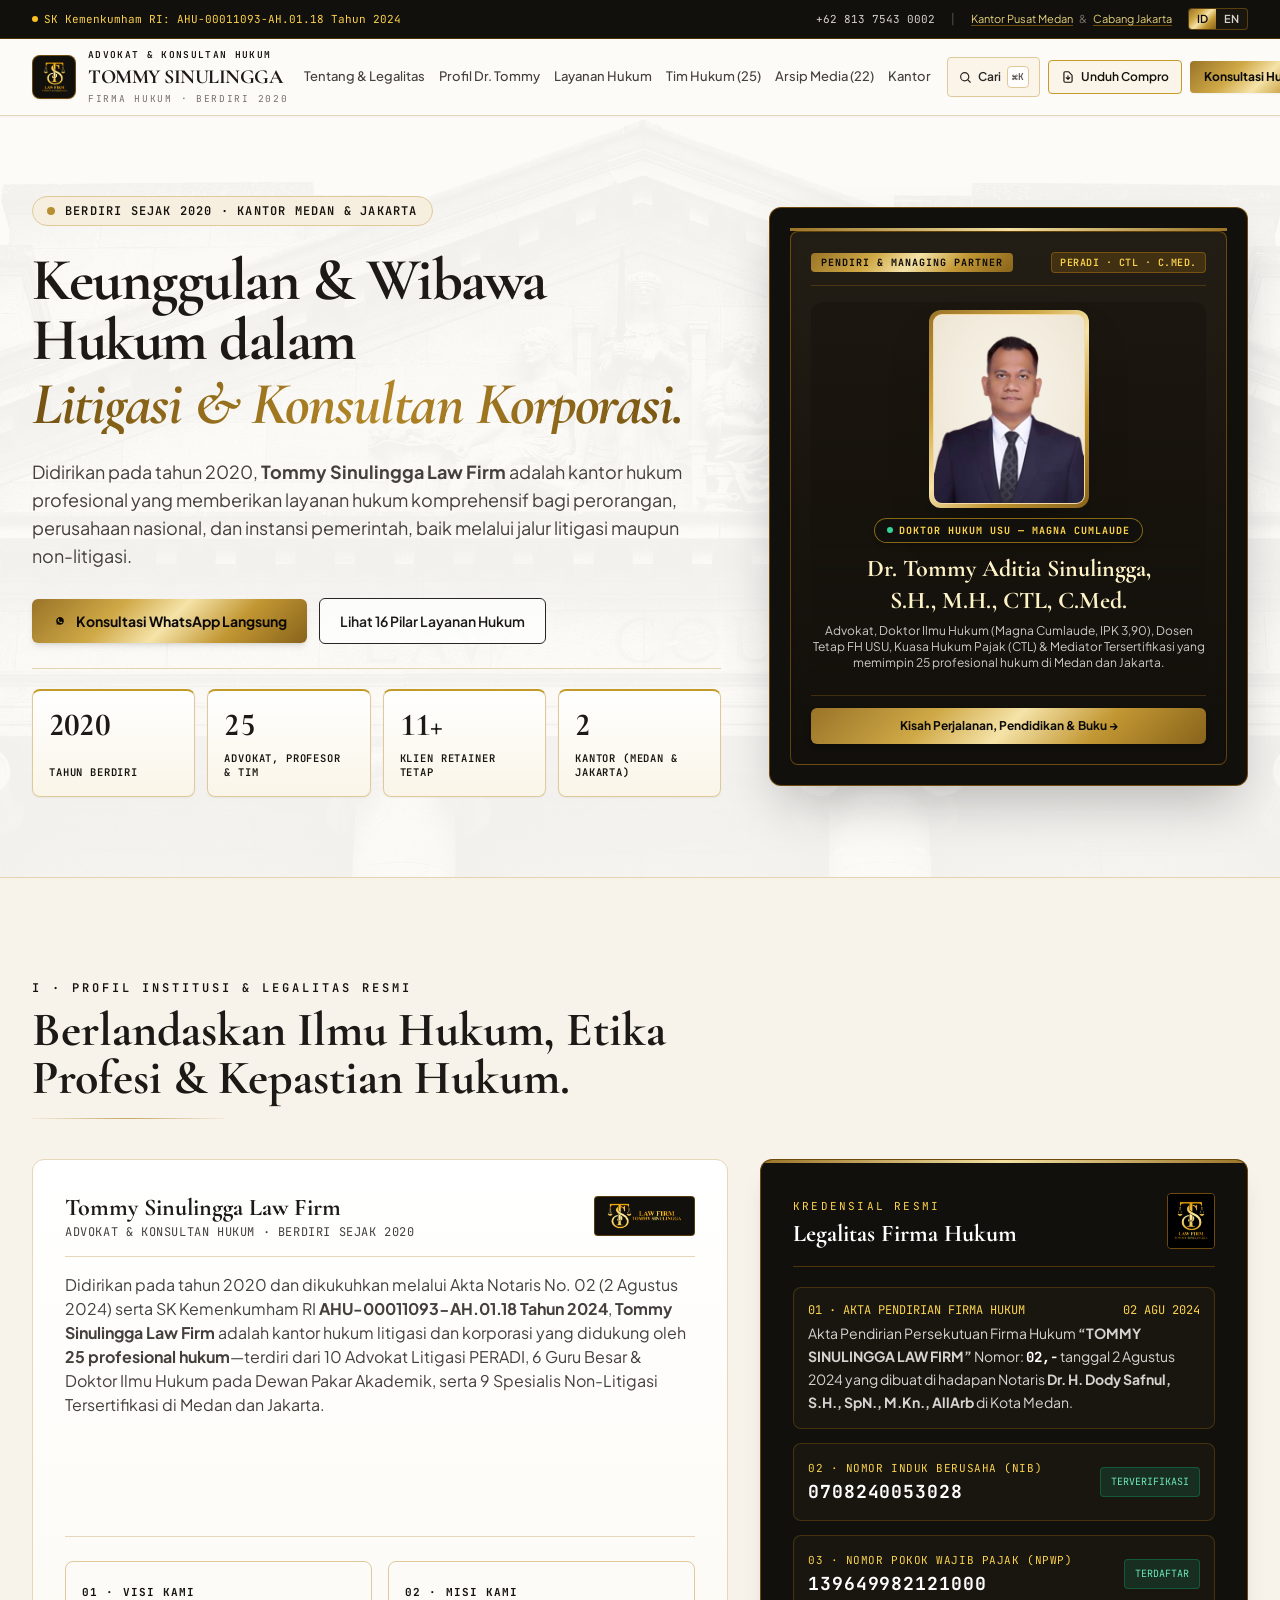
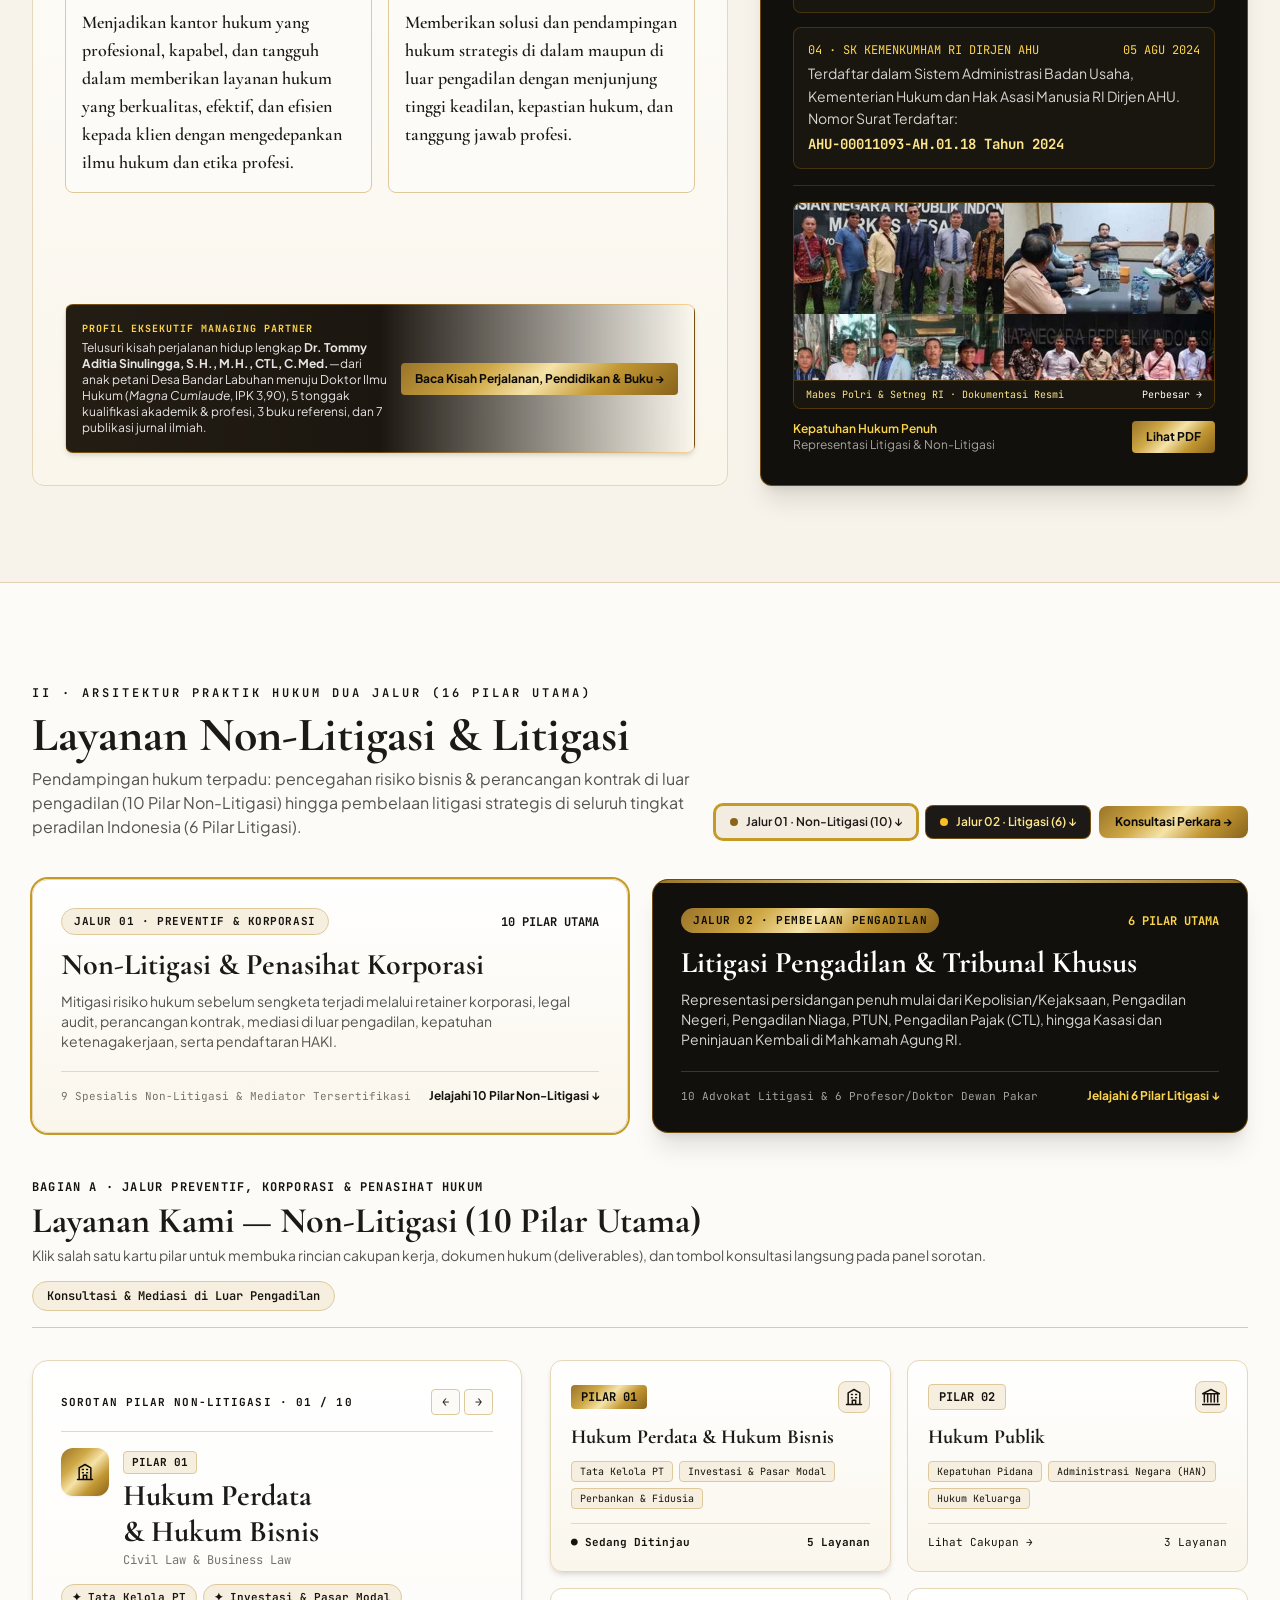
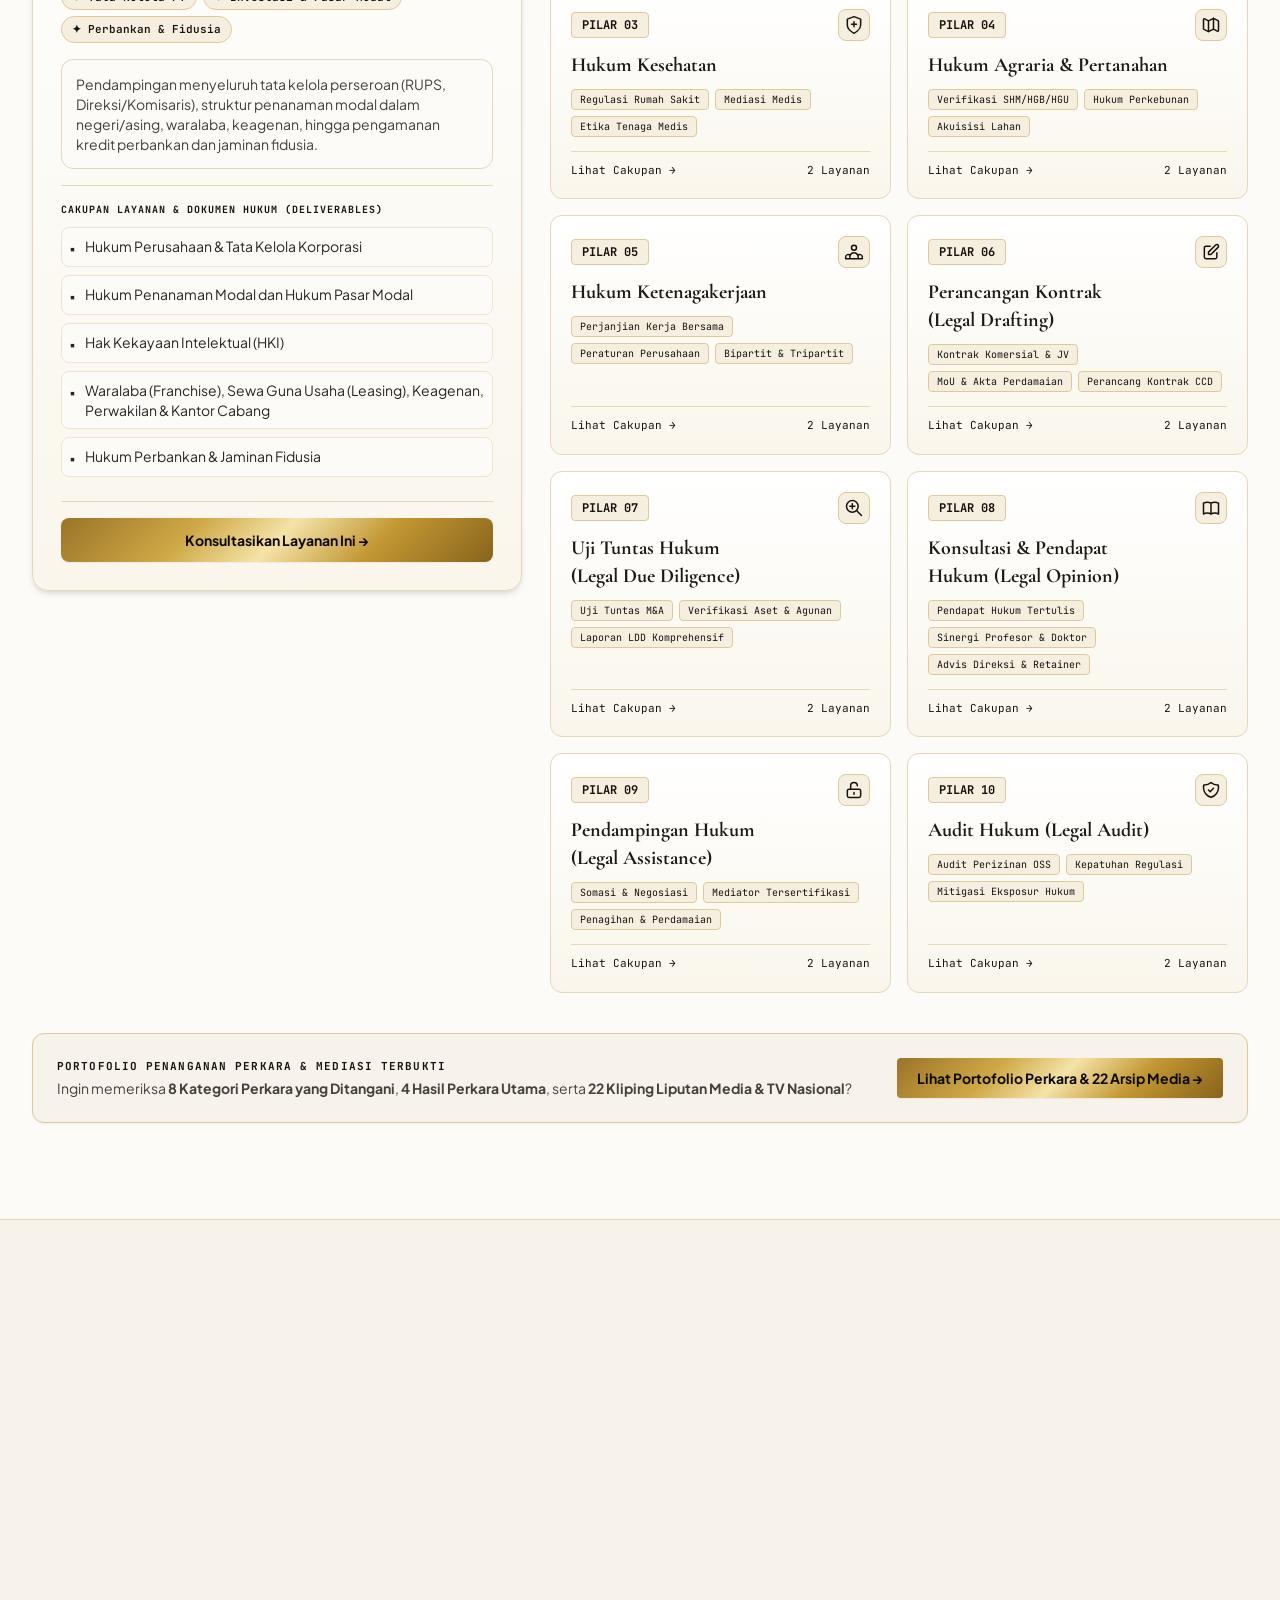
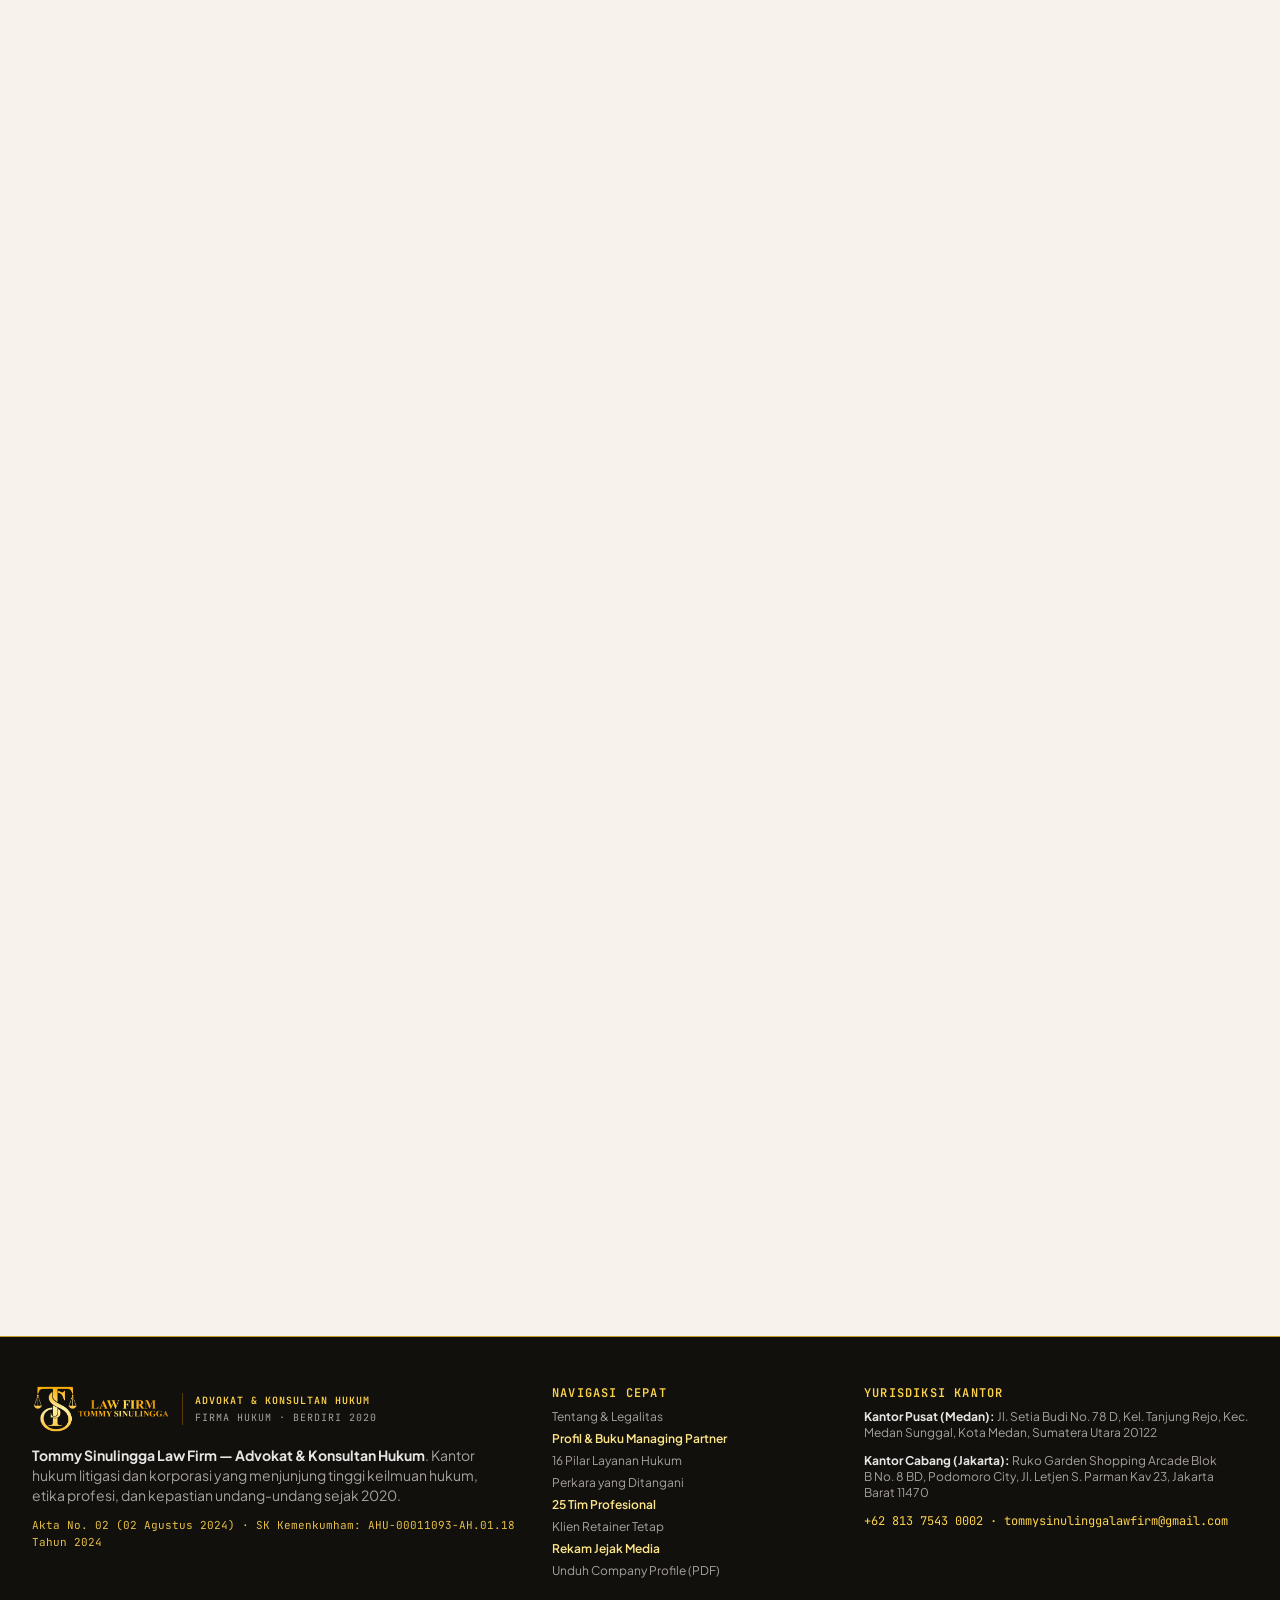
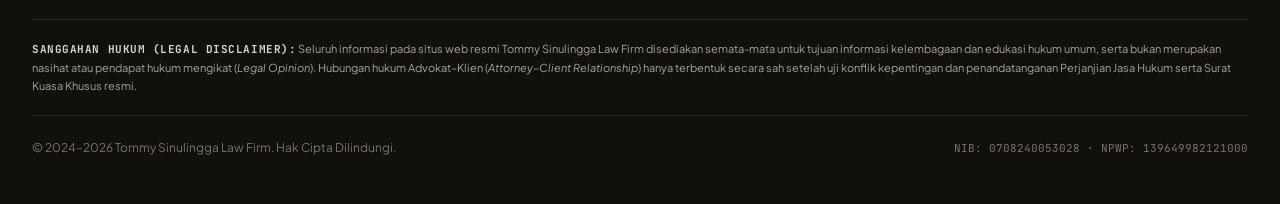
==== commit 596e8cc3: "feat: streamline homepage UX, add SEO/GEO dossier, live media search, and 404 fallback" ====
--- a/index.html
+++ b/index.html
@@ -7,6 +7,19 @@
   <meta name="description" content="Profil Resmi Kantor Hukum Tommy Sinulingga Law Firm, Advokat &amp; Konsultan Hukum. Didirikan tahun 2020 oleh Dr. Tommy Aditia Sinulingga, S.H., M.H., CTL, C.Med. Layanan Hukum Litigasi &amp; Non-Litigasi di Medan dan Podomoro City, Jakarta Barat." />
   <link rel="icon" type="image/png" href="assets/logo-vertical-clear.png" />
   <link rel="canonical" href="https://lawfirm.tommysinulingga.id/" />
+  <meta name="robots" content="index, follow, max-image-preview:large, max-snippet:-1, max-video-preview:-1" />
+  <meta name="keywords" content="tommy, tommysinulingga, tommysinulinggalawfirm, tommy sinulingga, dr tommy aditia sinulingga, tommy sinulingga law firm, pengacara jakarta, pengacara jakarta barat, kantor hukum jakarta barat, advokat podomoro city, pengacara medan, kantor hukum medan, pengacara terbaik medan, pengacara korupsi tipikor, pengacara pajak ctl, pengacara sengketa tanah agraria, konsultan hukum perusahaan, retainer hukum korporasi, pengacara pkpu kepailitan, lkbh fh usu" />
+  <meta name="author" content="Dr. Tommy Aditia Sinulingga, S.H., M.H., CTL, C.Med. — Tommy Sinulingga Law Firm" />
+  <meta name="geo.region" content="ID-JK;ID-SU" />
+  <meta name="geo.placename" content="Jakarta Barat, DKI Jakarta; Medan, Sumatera Utara" />
+  <meta property="og:locale" content="id_ID" />
+  <meta property="og:locale:alternate" content="en_US" />
+  <link rel="alternate" hreflang="id" href="https://lawfirm.tommysinulingga.id/" />
+  <link rel="alternate" hreflang="en" href="https://lawfirm.tommysinulingga.id/" />
+  <link rel="alternate" hreflang="x-default" href="https://lawfirm.tommysinulingga.id/" />
+  <link rel="sitemap" type="application/xml" title="Sitemap" href="/sitemap.xml" />
+  <link rel="alternate" type="text/plain" title="AI &amp; LLM Context (llms.txt)" href="/llms.txt" />
+  <link rel="alternate" type="text/plain" title="Full AI Knowledge Base (llms-full.txt)" href="/llms-full.txt" />
   <meta property="og:type" content="website" />
   <meta property="og:site_name" content="Tommy Sinulingga Law Firm" />
   <meta property="og:title" content="Tommy Sinulingga Law Firm — Advokat &amp; Konsultan Hukum (Medan &amp; Jakarta)" />
@@ -137,7 +150,8 @@
       display: block;
     }
 
-    dialog#lightbox-modal::backdrop {
+    dialog#lightbox-modal::backdrop,
+    dialog#site-search-modal::backdrop {
       background-color: rgba(0, 0, 0, 0.88);
       backdrop-filter: blur(4px);
     }
@@ -211,44 +225,258 @@
     }
   </style>
 
-  <!-- Structured Data (LegalService JSON-LD) -->
+  <!-- Structured Data (LegalService, Person, WebSite SearchAction & FAQPage JSON-LD) -->
   <script type="application/ld+json">
-  {
-    "@context": "https://schema.org",
-    "@type": "LegalService",
-    "name": "Tommy Sinulingga Law Firm",
-    "alternateName": "Tommy Sinulingga Law Firm – Advocates & Legal Consultants",
-    "foundingDate": "2020",
-    "url": "https://lawfirm.tommysinulingga.id",
-    "telephone": "+62-813-7543-0002",
-    "email": "tommysinulinggalawfirm@gmail.com",
-    "founder": {
+{
+  "@context": "https://schema.org",
+  "@graph": [
+    {
+      "@type": [
+        "LegalService",
+        "Attorney",
+        "Organization"
+      ],
+      "@id": "https://lawfirm.tommysinulingga.id/#lawfirm",
+      "name": "Tommy Sinulingga Law Firm",
+      "alternateName": [
+        "Tommy Sinulingga",
+        "TommySinulingga",
+        "TommySinulinggaLawFirm",
+        "Tommy Sinulingga & Partners Law Firm",
+        "Kantor Hukum Tommy Sinulingga",
+        "Pengacara Jakarta & Medan — Tommy Sinulingga Law Firm"
+      ],
+      "legalName": "Persekutuan Perdata Tommy Sinulingga Law Firm (SK Kemenkumham RI: AHU-00011093-AH.01.18 Tahun 2024)",
+      "foundingDate": "2020",
+      "url": "https://lawfirm.tommysinulingga.id/",
+      "logo": "https://lawfirm.tommysinulingga.id/assets/logo-vertical-clear.png",
+      "image": "https://lawfirm.tommysinulingga.id/assets/logo-3d-wall.png",
+      "telephone": "+62-813-7543-0002",
+      "email": "tommysinulinggalawfirm@gmail.com",
+      "taxID": "139649982121000",
+      "iso6523Code": "NIB: 0708240053028",
+      "priceRange": "$$$$",
+      "sameAs": [
+        "https://www.instagram.com/tommysinulinggalawfirm/"
+      ],
+      "founder": {
+        "@id": "https://lawfirm.tommysinulingga.id/founder.html#dr-tommy-sinulingga"
+      },
+      "areaServed": [
+        {
+          "@type": "City",
+          "name": "Jakarta Barat"
+        },
+        {
+          "@type": "AdministrativeArea",
+          "name": "DKI Jakarta"
+        },
+        {
+          "@type": "City",
+          "name": "Medan"
+        },
+        {
+          "@type": "AdministrativeArea",
+          "name": "Sumatera Utara"
+        },
+        {
+          "@type": "Country",
+          "name": "Indonesia"
+        }
+      ],
+      "address": [
+        {
+          "@type": "PostalAddress",
+          "name": "Head Office (Medan)",
+          "streetAddress": "Jl. Setia Budi No. 78 D, Kel. Tanjung Rejo, Kec. Medan Sunggal, Kota Medan 20122",
+          "addressLocality": "Kota Medan",
+          "addressRegion": "Sumatera Utara",
+          "postalCode": "20122",
+          "addressCountry": "ID"
+        },
+        {
+          "@type": "PostalAddress",
+          "name": "Branch Office (Jakarta Barat — Podomoro City)",
+          "streetAddress": "Ruko Garden Shopping Arcade Blok B No. 8 BD, Podomoro City, Jl. Letjen S. Parman Kav 23, Jakarta Barat 11470",
+          "addressLocality": "Jakarta Barat",
+          "addressRegion": "DKI Jakarta",
+          "postalCode": "11470",
+          "addressCountry": "ID"
+        }
+      ],
+      "department": [
+        {
+          "@type": "LegalService",
+          "name": "Tommy Sinulingga Law Firm — Kantor Cabang Jakarta Barat (Podomoro City)",
+          "telephone": "+62-813-7543-0002",
+          "email": "tommysinulinggalawfirm@gmail.com",
+          "address": {
+            "@type": "PostalAddress",
+            "streetAddress": "Ruko Garden Shopping Arcade Blok B No. 8 BD, Podomoro City, Jl. Letjen S. Parman Kav 23, Jakarta Barat 11470",
+            "addressLocality": "Jakarta Barat",
+            "addressRegion": "DKI Jakarta",
+            "postalCode": "11470",
+            "addressCountry": "ID"
+          },
+          "geo": {
+            "@type": "GeoCoordinates",
+            "latitude": -6.1754,
+            "longitude": 106.7905
+          }
+        },
+        {
+          "@type": "LegalService",
+          "name": "Tommy Sinulingga Law Firm — Kantor Pusat Medan (Medan Sunggal)",
+          "telephone": "+62-813-7543-0002",
+          "email": "tommysinulinggalawfirm@gmail.com",
+          "address": {
+            "@type": "PostalAddress",
+            "streetAddress": "Jl. Setia Budi No. 78 D, Kel. Tanjung Rejo, Kec. Medan Sunggal, Kota Medan 20122",
+            "addressLocality": "Kota Medan",
+            "addressRegion": "Sumatera Utara",
+            "postalCode": "20122",
+            "addressCountry": "ID"
+          },
+          "geo": {
+            "@type": "GeoCoordinates",
+            "latitude": 3.5756,
+            "longitude": 98.6406
+          }
+        }
+      ],
+      "knowsAbout": [
+        "Corporate Retainer & Legal Advisory",
+        "Commercial & Civil Litigation (Wanprestasi & Perbuatan Melawan Hukum)",
+        "Criminal Defense, White-Collar Crime & Anti-Corruption (Tipikor)",
+        "Tax Dispute & Indonesian Tax Court Litigation (Pengadilan Pajak — CTL)",
+        "Agrarian, Land Title Forgery & Plantation Law",
+        "Bankruptcy & Suspension of Debt Payment Obligations (Kepailitan & PKPU)",
+        "State Administrative Court (PTUN) & OSS Investment Licensing Law",
+        "Industrial Relations Court (PHI) & Employment Law",
+        "Family, Inheritance & Divorce Litigation",
+        "Alternative Dispute Resolution & Certified Mediation (C.Med.)"
+      ]
+    },
+    {
       "@type": "Person",
+      "@id": "https://lawfirm.tommysinulingga.id/founder.html#dr-tommy-sinulingga",
       "name": "Dr. Tommy Aditia Sinulingga, S.H., M.H., CTL, C.Med.",
-      "jobTitle": "Founder & Managing Partner",
-      "alumniOf": "Fakultas Hukum Universitas Sumatera Utara (FH USU)"
+      "alternateName": [
+        "Tommy Sinulingga",
+        "Dr. Tommy Sinulingga",
+        "TommySinulingga",
+        "Tommy Aditia Sinulingga"
+      ],
+      "jobTitle": "Founder & Managing Partner · Direktur LKBH Fakultas Hukum USU",
+      "url": "https://lawfirm.tommysinulingga.id/founder.html",
+      "image": "https://lawfirm.tommysinulingga.id/assets/pdf_images/obj_199.jpg",
+      "worksFor": {
+        "@id": "https://lawfirm.tommysinulingga.id/#lawfirm"
+      },
+      "alumniOf": {
+        "@type": "CollegeOrUniversity",
+        "name": "Fakultas Hukum Universitas Sumatera Utara (FH USU)"
+      },
+      "hasCredential": [
+        "Doktor Ilmu Hukum (S3) FH USU — Magna Cumlaude (IPK 3.90)",
+        "Licensed Advocate — PERADI",
+        "Certified Tax Lawyer (CTL) — Pengadilan Pajak",
+        "Certified Mediator (C.Med.) — Mahkamah Agung RI"
+      ],
+      "sameAs": [
+        "https://www.instagram.com/tommysinulinggalawfirm/"
+      ]
     },
-    "address": [
-      {
-        "@type": "PostalAddress",
-        "name": "Head Office (Medan)",
-        "streetAddress": "Setia Budi Street, No. 78 D, Tanjung Rejo Village, Medan Sunggal District",
-        "addressLocality": "Medan",
-        "addressRegion": "North Sumatra",
-        "postalCode": "20122",
-        "addressCountry": "ID"
+    {
+      "@type": "WebSite",
+      "@id": "https://lawfirm.tommysinulingga.id/#website",
+      "url": "https://lawfirm.tommysinulingga.id/",
+      "name": "Tommy Sinulingga Law Firm — Advokat & Konsultan Hukum (Jakarta & Medan)",
+      "alternateName": [
+        "TommySinulinggaLawFirm",
+        "Tommy Sinulingga Law Firm",
+        "Pengacara Jakarta & Medan Tommy Sinulingga"
+      ],
+      "publisher": {
+        "@id": "https://lawfirm.tommysinulingga.id/#lawfirm"
       },
-      {
-        "@type": "PostalAddress",
-        "name": "Branch Office (Jakarta)",
-        "streetAddress": "Ruko Garden Shopping Arcade Blok B No. 8 BD, Podomoro City, Jl. Letjen S. Parman Kav 23, Tanjung Duren Selatan",
-        "addressLocality": "Jakarta Barat",
-        "addressRegion": "DKI Jakarta",
-        "postalCode": "11470",
-        "addressCountry": "ID"
-      }
-    ]
-  }
+      "inLanguage": [
+        "id-ID",
+        "en-US"
+      ],
+      "potentialAction": {
+        "@type": "SearchAction",
+        "target": {
+          "@type": "EntryPoint",
+          "urlTemplate": "https://lawfirm.tommysinulingga.id/?q={search_term_string}"
+        },
+        "query-input": "required name=search_term_string"
+      }
+    },
+    {
+      "@type": "FAQPage",
+      "@id": "https://lawfirm.tommysinulingga.id/#faq",
+      "mainEntity": [
+        {
+          "@type": "Question",
+          "name": "Bagaimana prosedur awal & uji konflik kepentingan sebelum menunjuk kuasa hukum?",
+          "acceptedAnswer": {
+            "@type": "Answer",
+            "text": "Setiap permohonan diawali dengan Penerimaan Rahasia & Uji Konflik Kepentingan (Conflict Check) terhadap pihak lawan dalam basis data internal firma. Setelah dinyatakan bebas konflik kepentingan, Managing Partner bersama Advokat Senior dan Dewan Pakar melakukan Gelar Perkara untuk menyusun Pendapat Hukum (Legal Opinion) awal, dilanjutkan dengan penandatanganan Perjanjian Jasa Hukum serta Surat Kuasa Khusus atau Perjanjian Retainer Korporasi."
+          }
+        },
+        {
+          "@type": "Question",
+          "name": "Bagaimana penanganan darurat untuk panggilan Kepolisian/Kejaksaan, Praperadilan, atau PKPU?",
+          "acceptedAnswer": {
+            "@type": "Answer",
+            "text": "Untuk perkara berbatas waktu ketat (panggilan klarifikasi/tersangka di Polda/Mabes Polri, penahanan, gugatan Praperadilan 7 hari kerja, sita jaminan, atau tenggat PKPU/Kepailitan di Pengadilan Niaga), pilih tingkat urgensi Darurat (< 72 Jam) pada formulir konsultasi atau hubungi langsung saluran siaga WhatsApp (+62 813 7543 0002). Tim Advokat Litigasi PERADI kami dapat segera diterjunkan untuk pendampingan berita acara pemeriksaan (BAP) dan perlindungan hak hukum klien."
+          }
+        },
+        {
+          "@type": "Question",
+          "name": "Apakah kantor Medan dan Podomoro City Jakarta dapat menangani perkara lintas provinsi?",
+          "acceptedAnswer": {
+            "@type": "Answer",
+            "text": "Ya. Berdasarkan Pasal 5 ayat (2) Undang-Undang Nomor 18 Tahun 2003 tentang Advokat, Advokat berstatus sebagai penegak hukum yang memiliki wilayah kerja di seluruh wilayah Negara Republik Indonesia. Melalui koordinasi langsung antara Kantor Pusat Medan (Jl. Setia Budi No. 78 D, Kel. Tanjung Rejo, Kec. Medan Sunggal, Kota Medan 20122) dan Kantor Cabang Jakarta Barat (Ruko Garden Shopping Arcade Blok B No. 8 BD, Podomoro City, Jl. Letjen S. Parman Kav 23, Jakarta Barat 11470), tim kami menangani persidangan di seluruh Indonesia."
+          }
+        },
+        {
+          "@type": "Question",
+          "name": "Bagaimana jaminan kerahasiaan data klien (Kode Etik Advokat & NDA) pada tahap konsultasi awal?",
+          "acceptedAnswer": {
+            "@type": "Answer",
+            "text": "Seluruh informasi, dokumen, dan kronologi perkara yang disampaikan sejak tahap konsultasi awal dilindungi secara ketat oleh kewajiban rahasia jabatan Advokat berdasarkan Pasal 19 Undang-Undang Nomor 18 Tahun 2003 tentang Advokat dan Kode Etik Advokat Indonesia (KEAI). Bagi klien korporasi, transaksi M&A, maupun uji tuntas (Legal Due Diligence), firma kami juga siap menandatangani Perjanjian Kerahasiaan (Non-Disclosure Agreement / NDA) sebelum pertukaran dokumen sensitif."
+          }
+        },
+        {
+          "@type": "Question",
+          "name": "Siapa Dr. Tommy Aditia Sinulingga dan Tommy Sinulingga Law Firm (tommysinulinggalawfirm)?",
+          "acceptedAnswer": {
+            "@type": "Answer",
+            "text": "Tommy Sinulingga Law Firm adalah kantor advokat dan konsultan hukum litigasi serta korporasi yang didirikan tahun 2020 oleh Dr. Tommy Aditia Sinulingga, S.H., M.H., CTL, C.Med. (Doktor Ilmu Hukum FH USU predikat Magna Cumlaude IPK 3.90, Dosen Tetap FH USU, Direktur LKBH FH USU, Advokat PERADI, Kuasa Hukum Pengadilan Pajak CTL, dan Mediator Bersertifikat). Kantor hukum ini diperkuat oleh 25 profesional hukum (10 Advokat Litigasi, 6 Guru Besar & Doktor Hukum Dewan Pakar, serta 9 Spesialis Non-Litigasi)."
+          }
+        },
+        {
+          "@type": "Question",
+          "name": "Di mana lokasi kantor Pengacara Jakarta dan Kantor Pusat Medan Tommy Sinulingga Law Firm?",
+          "acceptedAnswer": {
+            "@type": "Answer",
+            "text": "Tommy Sinulingga Law Firm beroperasi di dua yurisdiksi utama: (1) Kantor Cabang Jakarta Barat di Ruko Garden Shopping Arcade Blok B No. 8 BD, Podomoro City, Jl. Letjen S. Parman Kav 23, Jakarta Barat 11470; dan (2) Kantor Pusat Medan di Jl. Setia Budi No. 78 D, Kel. Tanjung Rejo, Kec. Medan Sunggal, Kota Medan 20122. Tim kami melayani penanganan perkara di seluruh pengadilan Indonesia."
+          }
+        },
+        {
+          "@type": "Question",
+          "name": "Apa saja layanan hukum dan skema kerja sama di Tommy Sinulingga Law Firm?",
+          "acceptedAnswer": {
+            "@type": "Answer",
+            "text": "Kami menyediakan 16 pilar layanan hukum (10 Non-Litigasi & 6 Litigasi) melalui 3 skema kerja sama: (1) Retainer Korporasi Tetap (bulanan/tahunan untuk perusahaan), (2) Mandat Litigasi Perkara (Surat Kuasa Khusus perkara pidana, Tipikor, perdata, tanah/agraria, PKPU/kepailitan, PTUN, dan Pengadilan Pajak), serta (3) Audit Hukum (Legal Due Diligence) & Legal Opinion."
+          }
+        }
+      ]
+    }
+  ]
+}
   </script>
 </head>
 <body class="antialiased selection:bg-amber-200 selection:text-stone-900">
@@ -306,6 +534,12 @@
       </nav>
 
       <div class="flex items-center gap-1.5 xl:gap-2 shrink-0">
+        <button type="button" id="header-search-btn" onclick="openSiteSearch()" aria-label="Cari Layanan, Pengacara Jakarta/Medan &amp; Perkara" data-i18n-aria-label="aria_site_search"
+                class="inline-flex items-center gap-1.5 px-2 xl:px-2.5 py-1.5 xl:py-2 rounded text-[11px] xl:text-xs font-semibold border border-[#DFC99B] text-stone-800 bg-[#FAF5E8] hover:border-[#8A6418] hover:bg-[#F3E8CC] transition-colors whitespace-nowrap shrink-0">
+          <svg class="w-3.5 h-3.5 text-[#8A6418] shrink-0" aria-hidden="true" fill="none" stroke="currentColor" stroke-width="2" viewBox="0 0 24 24"><path stroke-linecap="round" stroke-linejoin="round" d="M21 21l-4.35-4.35m1.85-5.15a7 7 0 11-14 0 7 7 0 0114 0z"/></svg>
+          <span class="hidden sm:inline" data-i18n="btn_search_nav">Cari</span>
+          <kbd class="hidden xl:inline-block px-1 py-0.5 text-[9.5px] font-mono bg-white/90 text-stone-600 rounded border border-[#DFC99B]">⌘K</kbd>
+        </button>
         <a href="assets/Tommy-Sinulingga-Law-Firm-Profile.pdf" target="_blank" rel="noopener"
            class="hidden sm:inline-flex items-center gap-1.5 px-2 xl:px-3 py-1.5 xl:py-2 rounded text-[11px] xl:text-xs font-semibold border border-[#C59B27] text-[#745210] bg-[#FAF5E8] hover:bg-[#F3E8CC] transition-colors whitespace-nowrap shrink-0">
           <svg class="w-3.5 h-3.5 shrink-0" aria-hidden="true" fill="none" stroke="currentColor" stroke-width="2" viewBox="0 0 24 24"><path stroke-linecap="round" stroke-linejoin="round" d="M12 10v6m0 0l-3-3m3 3l3-3m2 8H7a2 2 0 01-2-2V5a2 2 0 012-2h5.586a1 1 0 01.707.293l5.414 5.414a1 1 0 01.293.707V19a2 2 0 01-2 2z"/></svg>
@@ -579,26 +813,29 @@
             <p class="text-sm sm:text-base text-stone-600 mt-2 leading-relaxed" data-i18n="services_subtitle">Pendampingan hukum terpadu: pencegahan risiko bisnis &amp; perancangan kontrak di luar pengadilan (10 Pilar Non-Litigasi) hingga pembelaan litigasi strategis di seluruh tingkat peradilan Indonesia (6 Pilar Litigasi).</p>
           </div>
 
-          <!-- Dual-Track Anchor Jump Pills -->
+          <!-- Dual-Track Interactive Switcher Pills -->
           <div class="flex flex-wrap items-center gap-2 shrink-0" role="group" aria-label="Navigasi Cepat Jalur Layanan" data-i18n-aria-label="aria_srv_jump">
-            <a href="#srv-block-non-litigation" class="inline-flex items-center gap-2 px-3.5 py-2 rounded-lg text-xs font-semibold bg-[#F3ECE0] hover:bg-[#E8DEC8] text-stone-900 border border-[#DFC99B] transition-all">
+            <button type="button" id="srv-track-btn-nonlit" aria-pressed="true" onclick="switchServiceTrack('non-litigation')" class="inline-flex items-center gap-2 px-3.5 py-2 rounded-lg text-xs font-semibold bg-[#F3ECE0] hover:bg-[#E8DEC8] text-stone-900 border border-[#C59B27] ring-2 ring-[#C59B27] transition-all cursor-pointer">
               <span class="w-2 h-2 rounded-full bg-[#8A6418]"></span>
               <span data-i18n="srv_jump_nonlit">Jalur 01 · Non-Litigasi (10) ↓</span>
-            </a>
-            <a href="#srv-block-litigation" class="inline-flex items-center gap-2 px-3.5 py-2 rounded-lg text-xs font-semibold bg-stone-900 hover:bg-stone-800 text-amber-200 border border-amber-500/40 transition-all">
+            </button>
+            <button type="button" id="srv-track-btn-lit" aria-pressed="false" onclick="switchServiceTrack('litigation')" class="inline-flex items-center gap-2 px-3.5 py-2 rounded-lg text-xs font-semibold bg-stone-900 hover:bg-stone-800 text-amber-200 border border-amber-500/40 transition-all cursor-pointer">
               <span class="w-2 h-2 rounded-full bg-amber-400"></span>
               <span data-i18n="srv_jump_lit">Jalur 02 · Litigasi (6) ↓</span>
-            </a>
+            </button>
             <a href="#contact" class="inline-flex items-center gap-1.5 px-4 py-2 rounded-lg text-xs font-bold gold-foil gold-foil-hover text-stone-950 shadow-sm transition-all">
               <span data-i18n="srv_jump_consult">Konsultasi Perkara →</span>
             </a>
           </div>
         </div>
 
-        <!-- A. EXECUTIVE DUAL-TRACK ARCHITECTURE COMPARISON BANNER -->
+        <!-- A. EXECUTIVE DUAL-TRACK ARCHITECTURE INTERACTIVE SWITCHER BANNER -->
         <div id="services-dual-track-banner" class="grid grid-cols-1 lg:grid-cols-2 gap-6 mt-10">
-          <!-- Track 01 Summary Card: Non-Litigation -->
-          <div class="card-luxury gold-crown-top rounded-2xl p-6 sm:p-7 flex flex-col justify-between relative overflow-hidden">
+          <!-- Track 01 Summary Card: Non-Litigation (Active Default) -->
+          <div id="srv-track-card-nonlit" role="button" tabindex="0" aria-pressed="true"
+               onclick="switchServiceTrack('non-litigation')"
+               onkeydown="if(event.key==='Enter'||event.key===' '){event.preventDefault();switchServiceTrack('non-litigation');}"
+               class="card-luxury gold-crown-top rounded-2xl p-6 sm:p-7 flex flex-col justify-between relative overflow-hidden cursor-pointer ring-2 ring-[#C59B27] transition-all">
             <div>
               <div class="flex flex-wrap items-center justify-between gap-2 mb-3">
                 <span class="inline-flex items-center gap-1.5 px-3 py-1 rounded-full text-[11px] font-mono uppercase tracking-wider bg-[#F6EFE0] border border-[#DFC99B] text-[#745210] font-bold" data-i18n="srv_track1_badge">JALUR 01 · PREVENTIF &amp; KORPORASI</span>
@@ -609,12 +846,15 @@
             </div>
             <div class="mt-5 pt-4 border-t border-[#E6D7B9] flex flex-wrap items-center justify-between gap-3">
               <span class="text-[11px] font-mono text-stone-500" data-i18n="srv_track1_team">9 Spesialis Non-Litigasi &amp; Mediator Tersertifikasi</span>
-              <a href="#srv-block-non-litigation" class="text-xs font-bold text-[#8A6418] hover:text-stone-900 inline-flex items-center gap-1 transition-colors" data-i18n="srv_track1_cta">Jelajahi 10 Pilar Non-Litigasi ↓</a>
+              <button type="button" onclick="event.stopPropagation(); switchServiceTrack('non-litigation', true)" class="text-xs font-bold text-[#8A6418] hover:text-stone-900 inline-flex items-center gap-1 transition-colors cursor-pointer" data-i18n="srv_track1_cta">Jelajahi 10 Pilar Non-Litigasi ↓</button>
             </div>
           </div>
 
           <!-- Track 02 Summary Card: Litigation -->
-          <div class="rounded-2xl bg-obsidian text-stone-100 p-6 sm:p-7 border border-amber-500/40 flex flex-col justify-between relative overflow-hidden shadow-xl">
+          <div id="srv-track-card-lit" role="button" tabindex="0" aria-pressed="false"
+               onclick="switchServiceTrack('litigation')"
+               onkeydown="if(event.key==='Enter'||event.key===' '){event.preventDefault();switchServiceTrack('litigation');}"
+               class="rounded-2xl bg-obsidian text-stone-100 p-6 sm:p-7 border border-amber-500/40 hover:border-amber-400 flex flex-col justify-between relative overflow-hidden shadow-xl cursor-pointer transition-all">
             <div class="gold-crown-top absolute top-0 left-0 right-0"></div>
             <div>
               <div class="flex flex-wrap items-center justify-between gap-2 mb-3">
@@ -626,13 +866,13 @@
             </div>
             <div class="mt-5 pt-4 border-t border-amber-500/25 flex flex-wrap items-center justify-between gap-3">
               <span class="text-[11px] font-mono text-stone-400" data-i18n="srv_track2_team">10 Advokat Litigasi &amp; 6 Profesor/Doktor Dewan Pakar</span>
-              <a href="#srv-block-litigation" class="text-xs font-bold text-amber-300 hover:text-white inline-flex items-center gap-1 transition-colors" data-i18n="srv_track2_cta">Jelajahi 6 Pilar Litigasi ↓</a>
+              <button type="button" onclick="event.stopPropagation(); switchServiceTrack('litigation', true)" class="text-xs font-bold text-amber-300 hover:text-white inline-flex items-center gap-1 transition-colors cursor-pointer" data-i18n="srv_track2_cta">Jelajahi 6 Pilar Litigasi ↓</button>
             </div>
           </div>
         </div>
 
         <!-- B1. TRACK 01: NON-LITIGATION 10 PILLARS — INTERACTIVE MASTER-DETAIL PRACTICE EXPLORER -->
-        <div id="srv-block-non-litigation" class="mt-14 scroll-mt-24">
+        <div id="srv-block-non-litigation" class="mt-10 scroll-mt-24">
           <div class="flex flex-wrap items-end justify-between gap-4 border-b border-[#DFC99B] pb-4 mb-8">
             <div>
               <span class="text-xs font-mono uppercase tracking-widest text-[#8A6418] font-bold" data-i18n="srv_part_a_eyebrow">BAGIAN A · JALUR PREVENTIF, KORPORASI &amp; PENASIHAT HUKUM</span>
@@ -644,7 +884,7 @@
 
           <div class="grid grid-cols-1 lg:grid-cols-12 gap-7 items-start">
             <!-- Left / Sticky Active Pillar Spotlight Card (5 cols on lg) -->
-            <div id="nonlit-spotlight" class="lg:col-span-5 lg:sticky lg:top-24 card-luxury gold-crown-top rounded-2xl p-6 sm:p-7 shadow-md" aria-live="polite">
+            <div id="nonlit-spotlight" class="lg:col-span-5 lg:sticky lg:top-24 scroll-mt-24 card-luxury gold-crown-top rounded-2xl p-6 sm:p-7 shadow-md" aria-live="polite">
 <div class="flex flex-col justify-between h-full">
             <div>
               <div class="flex items-center justify-between gap-2 pb-4 border-b border-[#E5D7B8]">
@@ -716,7 +956,7 @@
 
             <!-- Right: 10-Pillar Interactive Bento Grid (7 cols on lg) -->
             <div class="lg:col-span-7 grid grid-cols-1 sm:grid-cols-2 gap-4" id="non-litigation-grid">
-<article tabindex="0" role="button" aria-pressed="true" data-nonlit-card="0"
+<article id="srv-nonlit-01" tabindex="0" role="button" aria-pressed="true" data-nonlit-card="0"
                      onclick="selectNonLitPillar(0, 'card')"
                      onkeydown="if(event.key==='Enter'||event.key===' '){event.preventDefault();selectNonLitPillar(0, 'card');}else if(event.key==='ArrowRight'||event.key==='ArrowDown'){event.preventDefault();selectNonLitPillar(1, 'card');}else if(event.key==='ArrowLeft'||event.key==='ArrowUp'){event.preventDefault();selectNonLitPillar(-1, 'card');}"
                      class="card-luxury gold-crown-top rounded-xl p-4 sm:p-5 flex flex-col justify-between cursor-pointer ring-2 ring-[#C59B27] bg-[#FFFDF8] shadow-md transition-all">
@@ -728,6 +968,9 @@
                   </div>
                 </div>
                 <h4 class="font-serif text-lg sm:text-xl font-bold text-stone-900 leading-snug">Hukum Perdata & Hukum Bisnis</h4>
+                <div class="flex flex-wrap gap-1.5 mt-2.5">
+                  <span class="px-2 py-0.5 rounded text-[10px] font-mono bg-[#F6EFE0] text-[#745210] border border-[#DFC99B]">Tata Kelola PT</span><span class="px-2 py-0.5 rounded text-[10px] font-mono bg-[#F6EFE0] text-[#745210] border border-[#DFC99B]">Investasi & Pasar Modal</span><span class="px-2 py-0.5 rounded text-[10px] font-mono bg-[#F6EFE0] text-[#745210] border border-[#DFC99B]">Perbankan & Fidusia</span>
+                </div>
               </div>
               <div class="mt-3.5 pt-2.5 border-t border-[#E5D7B8] flex items-center justify-between text-[11px] font-mono text-[#8A6418] font-bold">
                 <span>● Sedang Ditinjau</span>
@@ -735,7 +978,7 @@
               </div>
             </article>
           
-            <article tabindex="0" role="button" aria-pressed="false" data-nonlit-card="1"
+            <article id="srv-nonlit-02" tabindex="0" role="button" aria-pressed="false" data-nonlit-card="1"
                      onclick="selectNonLitPillar(1, 'card')"
                      onkeydown="if(event.key==='Enter'||event.key===' '){event.preventDefault();selectNonLitPillar(1, 'card');}else if(event.key==='ArrowRight'||event.key==='ArrowDown'){event.preventDefault();selectNonLitPillar(2, 'card');}else if(event.key==='ArrowLeft'||event.key==='ArrowUp'){event.preventDefault();selectNonLitPillar(0, 'card');}"
                      class="card-luxury gold-crown-top rounded-xl p-4 sm:p-5 flex flex-col justify-between cursor-pointer hover:border-[#C59B27] transition-all">
@@ -747,6 +990,9 @@
                   </div>
                 </div>
                 <h4 class="font-serif text-lg sm:text-xl font-bold text-stone-900 leading-snug">Hukum Publik</h4>
+                <div class="flex flex-wrap gap-1.5 mt-2.5">
+                  <span class="px-2 py-0.5 rounded text-[10px] font-mono bg-[#F6EFE0] text-[#745210] border border-[#DFC99B]">Kepatuhan Pidana</span><span class="px-2 py-0.5 rounded text-[10px] font-mono bg-[#F6EFE0] text-[#745210] border border-[#DFC99B]">Administrasi Negara (HAN)</span><span class="px-2 py-0.5 rounded text-[10px] font-mono bg-[#F6EFE0] text-[#745210] border border-[#DFC99B]">Hukum Keluarga</span>
+                </div>
               </div>
               <div class="mt-3.5 pt-2.5 border-t border-[#E5D7B8] flex items-center justify-between text-[11px] font-mono text-[#745210]">
                 <span>Lihat Cakupan →</span>
@@ -754,7 +1000,7 @@
               </div>
             </article>
           
-            <article tabindex="0" role="button" aria-pressed="false" data-nonlit-card="2"
+            <article id="srv-nonlit-03" tabindex="0" role="button" aria-pressed="false" data-nonlit-card="2"
                      onclick="selectNonLitPillar(2, 'card')"
                      onkeydown="if(event.key==='Enter'||event.key===' '){event.preventDefault();selectNonLitPillar(2, 'card');}else if(event.key==='ArrowRight'||event.key==='ArrowDown'){event.preventDefault();selectNonLitPillar(3, 'card');}else if(event.key==='ArrowLeft'||event.key==='ArrowUp'){event.preventDefault();selectNonLitPillar(1, 'card');}"
                      class="card-luxury gold-crown-top rounded-xl p-4 sm:p-5 flex flex-col justify-between cursor-pointer hover:border-[#C59B27] transition-all">
@@ -766,6 +1012,9 @@
                   </div>
                 </div>
                 <h4 class="font-serif text-lg sm:text-xl font-bold text-stone-900 leading-snug">Hukum Kesehatan</h4>
+                <div class="flex flex-wrap gap-1.5 mt-2.5">
+                  <span class="px-2 py-0.5 rounded text-[10px] font-mono bg-[#F6EFE0] text-[#745210] border border-[#DFC99B]">Regulasi Rumah Sakit</span><span class="px-2 py-0.5 rounded text-[10px] font-mono bg-[#F6EFE0] text-[#745210] border border-[#DFC99B]">Mediasi Medis</span><span class="px-2 py-0.5 rounded text-[10px] font-mono bg-[#F6EFE0] text-[#745210] border border-[#DFC99B]">Etika Tenaga Medis</span>
+                </div>
               </div>
               <div class="mt-3.5 pt-2.5 border-t border-[#E5D7B8] flex items-center justify-between text-[11px] font-mono text-[#745210]">
                 <span>Lihat Cakupan →</span>
@@ -773,7 +1022,7 @@
               </div>
             </article>
           
-            <article tabindex="0" role="button" aria-pressed="false" data-nonlit-card="3"
+            <article id="srv-nonlit-04" tabindex="0" role="button" aria-pressed="false" data-nonlit-card="3"
                      onclick="selectNonLitPillar(3, 'card')"
                      onkeydown="if(event.key==='Enter'||event.key===' '){event.preventDefault();selectNonLitPillar(3, 'card');}else if(event.key==='ArrowRight'||event.key==='ArrowDown'){event.preventDefault();selectNonLitPillar(4, 'card');}else if(event.key==='ArrowLeft'||event.key==='ArrowUp'){event.preventDefault();selectNonLitPillar(2, 'card');}"
                      class="card-luxury gold-crown-top rounded-xl p-4 sm:p-5 flex flex-col justify-between cursor-pointer hover:border-[#C59B27] transition-all">
@@ -785,6 +1034,9 @@
                   </div>
                 </div>
                 <h4 class="font-serif text-lg sm:text-xl font-bold text-stone-900 leading-snug">Hukum Agraria & Pertanahan</h4>
+                <div class="flex flex-wrap gap-1.5 mt-2.5">
+                  <span class="px-2 py-0.5 rounded text-[10px] font-mono bg-[#F6EFE0] text-[#745210] border border-[#DFC99B]">Verifikasi SHM/HGB/HGU</span><span class="px-2 py-0.5 rounded text-[10px] font-mono bg-[#F6EFE0] text-[#745210] border border-[#DFC99B]">Hukum Perkebunan</span><span class="px-2 py-0.5 rounded text-[10px] font-mono bg-[#F6EFE0] text-[#745210] border border-[#DFC99B]">Akuisisi Lahan</span>
+                </div>
               </div>
               <div class="mt-3.5 pt-2.5 border-t border-[#E5D7B8] flex items-center justify-between text-[11px] font-mono text-[#745210]">
                 <span>Lihat Cakupan →</span>
@@ -792,7 +1044,7 @@
               </div>
             </article>
           
-            <article tabindex="0" role="button" aria-pressed="false" data-nonlit-card="4"
+            <article id="srv-nonlit-05" tabindex="0" role="button" aria-pressed="false" data-nonlit-card="4"
                      onclick="selectNonLitPillar(4, 'card')"
                      onkeydown="if(event.key==='Enter'||event.key===' '){event.preventDefault();selectNonLitPillar(4, 'card');}else if(event.key==='ArrowRight'||event.key==='ArrowDown'){event.preventDefault();selectNonLitPillar(5, 'card');}else if(event.key==='ArrowLeft'||event.key==='ArrowUp'){event.preventDefault();selectNonLitPillar(3, 'card');}"
                      class="card-luxury gold-crown-top rounded-xl p-4 sm:p-5 flex flex-col justify-between cursor-pointer hover:border-[#C59B27] transition-all">
@@ -804,6 +1056,9 @@
                   </div>
                 </div>
                 <h4 class="font-serif text-lg sm:text-xl font-bold text-stone-900 leading-snug">Hukum Ketenagakerjaan</h4>
+                <div class="flex flex-wrap gap-1.5 mt-2.5">
+                  <span class="px-2 py-0.5 rounded text-[10px] font-mono bg-[#F6EFE0] text-[#745210] border border-[#DFC99B]">Perjanjian Kerja Bersama</span><span class="px-2 py-0.5 rounded text-[10px] font-mono bg-[#F6EFE0] text-[#745210] border border-[#DFC99B]">Peraturan Perusahaan</span><span class="px-2 py-0.5 rounded text-[10px] font-mono bg-[#F6EFE0] text-[#745210] border border-[#DFC99B]">Bipartit & Tripartit</span>
+                </div>
               </div>
               <div class="mt-3.5 pt-2.5 border-t border-[#E5D7B8] flex items-center justify-between text-[11px] font-mono text-[#745210]">
                 <span>Lihat Cakupan →</span>
@@ -811,7 +1066,7 @@
               </div>
             </article>
           
-            <article tabindex="0" role="button" aria-pressed="false" data-nonlit-card="5"
+            <article id="srv-nonlit-06" tabindex="0" role="button" aria-pressed="false" data-nonlit-card="5"
                      onclick="selectNonLitPillar(5, 'card')"
                      onkeydown="if(event.key==='Enter'||event.key===' '){event.preventDefault();selectNonLitPillar(5, 'card');}else if(event.key==='ArrowRight'||event.key==='ArrowDown'){event.preventDefault();selectNonLitPillar(6, 'card');}else if(event.key==='ArrowLeft'||event.key==='ArrowUp'){event.preventDefault();selectNonLitPillar(4, 'card');}"
                      class="card-luxury gold-crown-top rounded-xl p-4 sm:p-5 flex flex-col justify-between cursor-pointer hover:border-[#C59B27] transition-all">
@@ -823,6 +1078,9 @@
                   </div>
                 </div>
                 <h4 class="font-serif text-lg sm:text-xl font-bold text-stone-900 leading-snug">Perancangan Kontrak (Legal Drafting)</h4>
+                <div class="flex flex-wrap gap-1.5 mt-2.5">
+                  <span class="px-2 py-0.5 rounded text-[10px] font-mono bg-[#F6EFE0] text-[#745210] border border-[#DFC99B]">Kontrak Komersial & JV</span><span class="px-2 py-0.5 rounded text-[10px] font-mono bg-[#F6EFE0] text-[#745210] border border-[#DFC99B]">MoU & Akta Perdamaian</span><span class="px-2 py-0.5 rounded text-[10px] font-mono bg-[#F6EFE0] text-[#745210] border border-[#DFC99B]">Perancang Kontrak CCD</span>
+                </div>
               </div>
               <div class="mt-3.5 pt-2.5 border-t border-[#E5D7B8] flex items-center justify-between text-[11px] font-mono text-[#745210]">
                 <span>Lihat Cakupan →</span>
@@ -830,7 +1088,7 @@
               </div>
             </article>
           
-            <article tabindex="0" role="button" aria-pressed="false" data-nonlit-card="6"
+            <article id="srv-nonlit-07" tabindex="0" role="button" aria-pressed="false" data-nonlit-card="6"
                      onclick="selectNonLitPillar(6, 'card')"
                      onkeydown="if(event.key==='Enter'||event.key===' '){event.preventDefault();selectNonLitPillar(6, 'card');}else if(event.key==='ArrowRight'||event.key==='ArrowDown'){event.preventDefault();selectNonLitPillar(7, 'card');}else if(event.key==='ArrowLeft'||event.key==='ArrowUp'){event.preventDefault();selectNonLitPillar(5, 'card');}"
                      class="card-luxury gold-crown-top rounded-xl p-4 sm:p-5 flex flex-col justify-between cursor-pointer hover:border-[#C59B27] transition-all">
@@ -842,6 +1100,9 @@
                   </div>
                 </div>
                 <h4 class="font-serif text-lg sm:text-xl font-bold text-stone-900 leading-snug">Uji Tuntas Hukum (Legal Due Diligence)</h4>
+                <div class="flex flex-wrap gap-1.5 mt-2.5">
+                  <span class="px-2 py-0.5 rounded text-[10px] font-mono bg-[#F6EFE0] text-[#745210] border border-[#DFC99B]">Uji Tuntas M&A</span><span class="px-2 py-0.5 rounded text-[10px] font-mono bg-[#F6EFE0] text-[#745210] border border-[#DFC99B]">Verifikasi Aset & Agunan</span><span class="px-2 py-0.5 rounded text-[10px] font-mono bg-[#F6EFE0] text-[#745210] border border-[#DFC99B]">Laporan LDD Komprehensif</span>
+                </div>
               </div>
               <div class="mt-3.5 pt-2.5 border-t border-[#E5D7B8] flex items-center justify-between text-[11px] font-mono text-[#745210]">
                 <span>Lihat Cakupan →</span>
@@ -849,7 +1110,7 @@
               </div>
             </article>
           
-            <article tabindex="0" role="button" aria-pressed="false" data-nonlit-card="7"
+            <article id="srv-nonlit-08" tabindex="0" role="button" aria-pressed="false" data-nonlit-card="7"
                      onclick="selectNonLitPillar(7, 'card')"
                      onkeydown="if(event.key==='Enter'||event.key===' '){event.preventDefault();selectNonLitPillar(7, 'card');}else if(event.key==='ArrowRight'||event.key==='ArrowDown'){event.preventDefault();selectNonLitPillar(8, 'card');}else if(event.key==='ArrowLeft'||event.key==='ArrowUp'){event.preventDefault();selectNonLitPillar(6, 'card');}"
                      class="card-luxury gold-crown-top rounded-xl p-4 sm:p-5 flex flex-col justify-between cursor-pointer hover:border-[#C59B27] transition-all">
@@ -861,6 +1122,9 @@
                   </div>
                 </div>
                 <h4 class="font-serif text-lg sm:text-xl font-bold text-stone-900 leading-snug">Konsultasi & Pendapat Hukum (Legal Opinion)</h4>
+                <div class="flex flex-wrap gap-1.5 mt-2.5">
+                  <span class="px-2 py-0.5 rounded text-[10px] font-mono bg-[#F6EFE0] text-[#745210] border border-[#DFC99B]">Pendapat Hukum Tertulis</span><span class="px-2 py-0.5 rounded text-[10px] font-mono bg-[#F6EFE0] text-[#745210] border border-[#DFC99B]">Sinergi Profesor & Doktor</span><span class="px-2 py-0.5 rounded text-[10px] font-mono bg-[#F6EFE0] text-[#745210] border border-[#DFC99B]">Advis Direksi & Retainer</span>
+                </div>
               </div>
               <div class="mt-3.5 pt-2.5 border-t border-[#E5D7B8] flex items-center justify-between text-[11px] font-mono text-[#745210]">
                 <span>Lihat Cakupan →</span>
@@ -868,7 +1132,7 @@
               </div>
             </article>
           
-            <article tabindex="0" role="button" aria-pressed="false" data-nonlit-card="8"
+            <article id="srv-nonlit-09" tabindex="0" role="button" aria-pressed="false" data-nonlit-card="8"
                      onclick="selectNonLitPillar(8, 'card')"
                      onkeydown="if(event.key==='Enter'||event.key===' '){event.preventDefault();selectNonLitPillar(8, 'card');}else if(event.key==='ArrowRight'||event.key==='ArrowDown'){event.preventDefault();selectNonLitPillar(9, 'card');}else if(event.key==='ArrowLeft'||event.key==='ArrowUp'){event.preventDefault();selectNonLitPillar(7, 'card');}"
                      class="card-luxury gold-crown-top rounded-xl p-4 sm:p-5 flex flex-col justify-between cursor-pointer hover:border-[#C59B27] transition-all">
@@ -880,6 +1144,9 @@
                   </div>
                 </div>
                 <h4 class="font-serif text-lg sm:text-xl font-bold text-stone-900 leading-snug">Pendampingan Hukum (Legal Assistance)</h4>
+                <div class="flex flex-wrap gap-1.5 mt-2.5">
+                  <span class="px-2 py-0.5 rounded text-[10px] font-mono bg-[#F6EFE0] text-[#745210] border border-[#DFC99B]">Somasi & Negosiasi</span><span class="px-2 py-0.5 rounded text-[10px] font-mono bg-[#F6EFE0] text-[#745210] border border-[#DFC99B]">Mediator Tersertifikasi</span><span class="px-2 py-0.5 rounded text-[10px] font-mono bg-[#F6EFE0] text-[#745210] border border-[#DFC99B]">Penagihan & Perdamaian</span>
+                </div>
               </div>
               <div class="mt-3.5 pt-2.5 border-t border-[#E5D7B8] flex items-center justify-between text-[11px] font-mono text-[#745210]">
                 <span>Lihat Cakupan →</span>
@@ -887,7 +1154,7 @@
               </div>
             </article>
           
-            <article tabindex="0" role="button" aria-pressed="false" data-nonlit-card="9"
+            <article id="srv-nonlit-10" tabindex="0" role="button" aria-pressed="false" data-nonlit-card="9"
                      onclick="selectNonLitPillar(9, 'card')"
                      onkeydown="if(event.key==='Enter'||event.key===' '){event.preventDefault();selectNonLitPillar(9, 'card');}else if(event.key==='ArrowRight'||event.key==='ArrowDown'){event.preventDefault();selectNonLitPillar(10, 'card');}else if(event.key==='ArrowLeft'||event.key==='ArrowUp'){event.preventDefault();selectNonLitPillar(8, 'card');}"
                      class="card-luxury gold-crown-top rounded-xl p-4 sm:p-5 flex flex-col justify-between cursor-pointer hover:border-[#C59B27] transition-all">
@@ -899,6 +1166,9 @@
                   </div>
                 </div>
                 <h4 class="font-serif text-lg sm:text-xl font-bold text-stone-900 leading-snug">Audit Hukum (Legal Audit)</h4>
+                <div class="flex flex-wrap gap-1.5 mt-2.5">
+                  <span class="px-2 py-0.5 rounded text-[10px] font-mono bg-[#F6EFE0] text-[#745210] border border-[#DFC99B]">Audit Perizinan OSS</span><span class="px-2 py-0.5 rounded text-[10px] font-mono bg-[#F6EFE0] text-[#745210] border border-[#DFC99B]">Kepatuhan Regulasi</span><span class="px-2 py-0.5 rounded text-[10px] font-mono bg-[#F6EFE0] text-[#745210] border border-[#DFC99B]">Mitigasi Eksposur Hukum</span>
+                </div>
               </div>
               <div class="mt-3.5 pt-2.5 border-t border-[#E5D7B8] flex items-center justify-between text-[11px] font-mono text-[#745210]">
                 <span>Lihat Cakupan →</span>
@@ -910,7 +1180,7 @@
         </div>
 
         <!-- B2. TRACK 02: LITIGATION 6 PILLARS — INTERACTIVE COURTROOM VAULT & MASTER-DETAIL EXPLORER -->
-        <div id="srv-block-litigation" class="mt-16 scroll-mt-24">
+        <div id="srv-block-litigation" hidden class="mt-10 scroll-mt-24">
           <div class="rounded-2xl bg-obsidian text-stone-100 p-6 sm:p-10 border border-amber-500/40 relative overflow-hidden shadow-xl">
             <div class="absolute inset-0 opacity-10 pointer-events-none" style="background-image: url('assets/pdf_images/obj_533.jpg'); background-size: cover; background-position: center;"></div>
             <div class="relative z-10">
@@ -925,7 +1195,7 @@
 
               <div class="grid grid-cols-1 lg:grid-cols-12 gap-7 items-start">
                 <!-- Left / Sticky Courtroom Spotlight Panel (5 cols on lg) -->
-                <div id="lit-spotlight" class="lg:col-span-5 lg:sticky lg:top-24 rounded-2xl bg-obsidian-card border border-amber-500/40 p-6 sm:p-7 shadow-xl" aria-live="polite">
+                <div id="lit-spotlight" class="lg:col-span-5 lg:sticky lg:top-24 scroll-mt-24 rounded-2xl bg-obsidian-card border border-amber-500/40 p-6 sm:p-7 shadow-xl" aria-live="polite">
 <div class="flex flex-col justify-between h-full">
             <div>
               <div class="flex items-center justify-between gap-2 pb-3.5 border-b border-amber-500/25">
@@ -997,7 +1267,7 @@
 
                 <!-- Right: 6-Pillar Interactive Litigation Bento Grid (7 cols on lg) -->
                 <div class="lg:col-span-7 grid grid-cols-1 sm:grid-cols-2 gap-4" id="litigation-grid">
-<article tabindex="0" role="button" aria-pressed="true" data-lit-card="0"
+<article id="srv-lit-01" tabindex="0" role="button" aria-pressed="true" data-lit-card="0"
                      onclick="selectLitPillar(0, 'card')"
                      onkeydown="if(event.key==='Enter'||event.key===' '){event.preventDefault();selectLitPillar(0, 'card');}else if(event.key==='ArrowRight'||event.key==='ArrowDown'){event.preventDefault();selectLitPillar(1, 'card');}else if(event.key==='ArrowLeft'||event.key==='ArrowUp'){event.preventDefault();selectLitPillar(-1, 'card');}"
                      class="rounded-xl bg-obsidian-elevated border-2 border-amber-400 ring-2 ring-[#C59B27]/50 p-5 cursor-pointer transition-all flex flex-col justify-between shadow-lg">
@@ -1010,13 +1280,16 @@
                 </div>
                 <h4 class="font-serif text-xl font-bold text-white leading-snug">Perkara Perdata Umum & Niaga</h4>
                 <p class="text-xs font-mono text-amber-300/90 mt-1.5 truncate">PN · PT · Mahkamah Agung (Kasasi / PK)</p>
+                <div class="flex flex-wrap gap-1.5 mt-2.5">
+                  <span class="px-2 py-0.5 rounded text-[10px] font-mono bg-obsidian-elevated text-amber-200 border border-amber-500/30">Wanprestasi & PMH</span><span class="px-2 py-0.5 rounded text-[10px] font-mono bg-obsidian-elevated text-amber-200 border border-amber-500/30">Sengketa Korporasi & M&A</span><span class="px-2 py-0.5 rounded text-[10px] font-mono bg-obsidian-elevated text-amber-200 border border-amber-500/30">Eksekusi Jaminan Fidusia</span>
+                </div>
               </div>
               <div class="mt-4 pt-2.5 border-t border-amber-500/20 flex items-center justify-between text-[11px] font-mono text-amber-300 font-bold">
                 <span>● Pilar Aktif</span>
               </div>
             </article>
           
-            <article tabindex="0" role="button" aria-pressed="false" data-lit-card="1"
+            <article id="srv-lit-02" tabindex="0" role="button" aria-pressed="false" data-lit-card="1"
                      onclick="selectLitPillar(1, 'card')"
                      onkeydown="if(event.key==='Enter'||event.key===' '){event.preventDefault();selectLitPillar(1, 'card');}else if(event.key==='ArrowRight'||event.key==='ArrowDown'){event.preventDefault();selectLitPillar(2, 'card');}else if(event.key==='ArrowLeft'||event.key==='ArrowUp'){event.preventDefault();selectLitPillar(0, 'card');}"
                      class="rounded-xl bg-obsidian-card/95 border border-amber-500/30 p-5 hover:border-amber-400 cursor-pointer transition-all flex flex-col justify-between">
@@ -1029,13 +1302,16 @@
                 </div>
                 <h4 class="font-serif text-xl font-bold text-white leading-snug">Perkara Pidana Umum & Khusus</h4>
                 <p class="text-xs font-mono text-amber-300/90 mt-1.5 truncate">Polri / Kejaksaan · Praperadilan · Pengadilan Tipikor</p>
+                <div class="flex flex-wrap gap-1.5 mt-2.5">
+                  <span class="px-2 py-0.5 rounded text-[10px] font-mono bg-obsidian-elevated text-amber-200 border border-amber-500/30">Penyelidikan & Penyidikan</span><span class="px-2 py-0.5 rounded text-[10px] font-mono bg-obsidian-elevated text-amber-200 border border-amber-500/30">Permohonan Praperadilan</span><span class="px-2 py-0.5 rounded text-[10px] font-mono bg-obsidian-elevated text-amber-200 border border-amber-500/30">Tipikor, TPPU & Pidana Umum</span>
+                </div>
               </div>
               <div class="mt-4 pt-2.5 border-t border-amber-500/20 flex items-center justify-between text-[11px] font-mono text-amber-300/80">
                 <span>Tinjau Strategi →</span>
               </div>
             </article>
           
-            <article tabindex="0" role="button" aria-pressed="false" data-lit-card="2"
+            <article id="srv-lit-03" tabindex="0" role="button" aria-pressed="false" data-lit-card="2"
                      onclick="selectLitPillar(2, 'card')"
                      onkeydown="if(event.key==='Enter'||event.key===' '){event.preventDefault();selectLitPillar(2, 'card');}else if(event.key==='ArrowRight'||event.key==='ArrowDown'){event.preventDefault();selectLitPillar(3, 'card');}else if(event.key==='ArrowLeft'||event.key==='ArrowUp'){event.preventDefault();selectLitPillar(1, 'card');}"
                      class="rounded-xl bg-obsidian-card/95 border border-amber-500/30 p-5 hover:border-amber-400 cursor-pointer transition-all flex flex-col justify-between">
@@ -1048,13 +1324,16 @@
                 </div>
                 <h4 class="font-serif text-xl font-bold text-white leading-snug">Sengketa Tata Usaha Negara (PTUN)</h4>
                 <p class="text-xs font-mono text-amber-300/90 mt-1.5 truncate">PTUN · PTTUN · Mahkamah Agung · Bawaslu / DKPP</p>
+                <div class="flex flex-wrap gap-1.5 mt-2.5">
+                  <span class="px-2 py-0.5 rounded text-[10px] font-mono bg-obsidian-elevated text-amber-200 border border-amber-500/30">Pembatalan SK / KTUN</span><span class="px-2 py-0.5 rounded text-[10px] font-mono bg-obsidian-elevated text-amber-200 border border-amber-500/30">Sengketa Izin & Lelang</span><span class="px-2 py-0.5 rounded text-[10px] font-mono bg-obsidian-elevated text-amber-200 border border-amber-500/30">Sengketa Pemilu / Pilkada</span>
+                </div>
               </div>
               <div class="mt-4 pt-2.5 border-t border-amber-500/20 flex items-center justify-between text-[11px] font-mono text-amber-300/80">
                 <span>Tinjau Strategi →</span>
               </div>
             </article>
           
-            <article tabindex="0" role="button" aria-pressed="false" data-lit-card="3"
+            <article id="srv-lit-04" tabindex="0" role="button" aria-pressed="false" data-lit-card="3"
                      onclick="selectLitPillar(3, 'card')"
                      onkeydown="if(event.key==='Enter'||event.key===' '){event.preventDefault();selectLitPillar(3, 'card');}else if(event.key==='ArrowRight'||event.key==='ArrowDown'){event.preventDefault();selectLitPillar(4, 'card');}else if(event.key==='ArrowLeft'||event.key==='ArrowUp'){event.preventDefault();selectLitPillar(2, 'card');}"
                      class="rounded-xl bg-obsidian-card/95 border border-amber-500/30 p-5 hover:border-amber-400 cursor-pointer transition-all flex flex-col justify-between">
@@ -1067,13 +1346,16 @@
                 </div>
                 <h4 class="font-serif text-xl font-bold text-white leading-snug">Sengketa Merek & Kekayaan Intelektual</h4>
                 <p class="text-xs font-mono text-amber-300/90 mt-1.5 truncate">Pengadilan Niaga · DJKI · Mahkamah Agung</p>
+                <div class="flex flex-wrap gap-1.5 mt-2.5">
+                  <span class="px-2 py-0.5 rounded text-[10px] font-mono bg-obsidian-elevated text-amber-200 border border-amber-500/30">Gugatan Pembatalan Merek</span><span class="px-2 py-0.5 rounded text-[10px] font-mono bg-obsidian-elevated text-amber-200 border border-amber-500/30">Pelanggaran Hak Cipta</span><span class="px-2 py-0.5 rounded text-[10px] font-mono bg-obsidian-elevated text-amber-200 border border-amber-500/30">Desain Industri & Paten</span>
+                </div>
               </div>
               <div class="mt-4 pt-2.5 border-t border-amber-500/20 flex items-center justify-between text-[11px] font-mono text-amber-300/80">
                 <span>Tinjau Strategi →</span>
               </div>
             </article>
           
-            <article tabindex="0" role="button" aria-pressed="false" data-lit-card="4"
+            <article id="srv-lit-05" tabindex="0" role="button" aria-pressed="false" data-lit-card="4"
                      onclick="selectLitPillar(4, 'card')"
                      onkeydown="if(event.key==='Enter'||event.key===' '){event.preventDefault();selectLitPillar(4, 'card');}else if(event.key==='ArrowRight'||event.key==='ArrowDown'){event.preventDefault();selectLitPillar(5, 'card');}else if(event.key==='ArrowLeft'||event.key==='ArrowUp'){event.preventDefault();selectLitPillar(3, 'card');}"
                      class="rounded-xl bg-obsidian-card/95 border border-amber-500/30 p-5 hover:border-amber-400 cursor-pointer transition-all flex flex-col justify-between">
@@ -1086,13 +1368,16 @@
                 </div>
                 <h4 class="font-serif text-xl font-bold text-white leading-snug">Sengketa Pajak (Pengadilan Pajak)</h4>
                 <p class="text-xs font-mono text-amber-300/90 mt-1.5 truncate">DJP · Pengadilan Pajak (Kuasa Hukum CTL) · MA</p>
+                <div class="flex flex-wrap gap-1.5 mt-2.5">
+                  <span class="px-2 py-0.5 rounded text-[10px] font-mono bg-obsidian-elevated text-amber-200 border border-amber-500/30">Kuasa Hukum Pajak (CTL)</span><span class="px-2 py-0.5 rounded text-[10px] font-mono bg-obsidian-elevated text-amber-200 border border-amber-500/30">Keberatan & Banding Pajak</span><span class="px-2 py-0.5 rounded text-[10px] font-mono bg-obsidian-elevated text-amber-200 border border-amber-500/30">Gugatan Penagihan Pajak</span>
+                </div>
               </div>
               <div class="mt-4 pt-2.5 border-t border-amber-500/20 flex items-center justify-between text-[11px] font-mono text-amber-300/80">
                 <span>Tinjau Strategi →</span>
               </div>
             </article>
           
-            <article tabindex="0" role="button" aria-pressed="false" data-lit-card="5"
+            <article id="srv-lit-06" tabindex="0" role="button" aria-pressed="false" data-lit-card="5"
                      onclick="selectLitPillar(5, 'card')"
                      onkeydown="if(event.key==='Enter'||event.key===' '){event.preventDefault();selectLitPillar(5, 'card');}else if(event.key==='ArrowRight'||event.key==='ArrowDown'){event.preventDefault();selectLitPillar(6, 'card');}else if(event.key==='ArrowLeft'||event.key==='ArrowUp'){event.preventDefault();selectLitPillar(4, 'card');}"
                      class="rounded-xl bg-obsidian-card/95 border border-amber-500/30 p-5 hover:border-amber-400 cursor-pointer transition-all flex flex-col justify-between">
@@ -1105,6 +1390,9 @@
                 </div>
                 <h4 class="font-serif text-xl font-bold text-white leading-snug">Perkara Perdata Agama (Pengadilan Agama)</h4>
                 <p class="text-xs font-mono text-amber-300/90 mt-1.5 truncate">Pengadilan Agama · PTA · Mahkamah Agung</p>
+                <div class="flex flex-wrap gap-1.5 mt-2.5">
+                  <span class="px-2 py-0.5 rounded text-[10px] font-mono bg-obsidian-elevated text-amber-200 border border-amber-500/30">Perceraian & Hadhanah</span><span class="px-2 py-0.5 rounded text-[10px] font-mono bg-obsidian-elevated text-amber-200 border border-amber-500/30">Sengketa Harta Bersama</span><span class="px-2 py-0.5 rounded text-[10px] font-mono bg-obsidian-elevated text-amber-200 border border-amber-500/30">Kewarisan & Hibah/Wakaf</span>
+                </div>
               </div>
               <div class="mt-4 pt-2.5 border-t border-amber-500/20 flex items-center justify-between text-[11px] font-mono text-amber-300/80">
                 <span>Tinjau Strategi →</span>
@@ -1171,7 +1459,7 @@
           </div>
           <div class="p-4 sm:p-5 flex flex-col justify-between flex-1">
             <div>
-              <span class="text-[10px] font-mono uppercase tracking-widest text-[#8A6418]">Advokat · 01</span>
+              <span class="text-[10px] font-mono uppercase tracking-widest text-[#8A6418]">Advokat</span>
               <h4 class="font-serif text-xl font-bold text-stone-900 mt-0.5 leading-snug">Dr. Tommy Aditia Sinulingga, S.H., M.H., CTL, C.Med.</h4>
               <p class="text-xs sm:text-sm text-stone-600 mt-1.5 leading-relaxed">Pendiri & Managing Partner · Doktor Ilmu Hukum (Magna Cumlaude), Dosen Tetap FH USU, Advokat, Kuasa Hukum Pajak (CTL) & Mediator Tersertifikasi</p>
               <div class="mt-3"><a href="founder.html" class="inline-flex items-center gap-1.5 text-xs font-mono font-bold text-[#745210] hover:text-[#8A6418] underline decoration-[#C59B27] underline-offset-4">Lihat Kisah Perjalanan, Doktor Hukum &amp; 3 Buku →</a></div>
@@ -1193,7 +1481,7 @@
           </div>
           <div class="p-4 sm:p-5 flex flex-col justify-between flex-1">
             <div>
-              <span class="text-[10px] font-mono uppercase tracking-widest text-[#8A6418]">Advokat · 02</span>
+              <span class="text-[10px] font-mono uppercase tracking-widest text-[#8A6418]">Advokat</span>
               <h4 class="font-serif text-xl font-bold text-stone-900 mt-0.5 leading-snug">Jedi Walda Sembiring, S.H., CCD.</h4>
               <p class="text-xs sm:text-sm text-stone-600 mt-1.5 leading-relaxed">Senior Partner · Advokat & Perancang Kontrak Tersertifikasi (CCD.)</p>
               
@@ -1215,7 +1503,7 @@
           </div>
           <div class="p-4 sm:p-5 flex flex-col justify-between flex-1">
             <div>
-              <span class="text-[10px] font-mono uppercase tracking-widest text-[#8A6418]">Advokat · 03</span>
+              <span class="text-[10px] font-mono uppercase tracking-widest text-[#8A6418]">Advokat</span>
               <h4 class="font-serif text-xl font-bold text-stone-900 mt-0.5 leading-snug">Immanuel Sembiring, S.H., M.H.</h4>
               <p class="text-xs sm:text-sm text-stone-600 mt-1.5 leading-relaxed">Partner · Advokat Litigasi & Pembelaan Pidana</p>
               
@@ -1249,7 +1537,7 @@
           </div>
           <div class="p-4 sm:p-5 flex flex-col justify-between flex-1">
             <div>
-              <span class="text-[10px] font-mono uppercase tracking-widest text-[#8A6418]">Dewan Pakar · 01</span>
+              <span class="text-[10px] font-mono uppercase tracking-widest text-[#8A6418]">Dewan Pakar</span>
               <h4 class="font-serif text-lg sm:text-xl font-bold text-stone-900 mt-0.5 leading-snug">Prof. Dr. H. Budiman Ginting, S.H., M.Hum</h4>
               <p class="text-xs font-semibold text-[#745210] mt-2 leading-relaxed">Ahli Hukum Penanaman Modal, Pasar Modal dan Kontrak Bisnis</p>
             </div>
@@ -1270,7 +1558,7 @@
           </div>
           <div class="p-4 sm:p-5 flex flex-col justify-between flex-1">
             <div>
-              <span class="text-[10px] font-mono uppercase tracking-widest text-[#8A6418]">Dewan Pakar · 02</span>
+              <span class="text-[10px] font-mono uppercase tracking-widest text-[#8A6418]">Dewan Pakar</span>
               <h4 class="font-serif text-lg sm:text-xl font-bold text-stone-900 mt-0.5 leading-snug">Prof. Dr. Sutiarnoto, S.H., M.Hum.</h4>
               <p class="text-xs font-semibold text-[#745210] mt-2 leading-relaxed">Ahli Hukum Internasional, Hukum Perdata Internasional, Penanaman Modal Asing</p>
             </div>
@@ -1291,7 +1579,7 @@
           </div>
           <div class="p-4 sm:p-5 flex flex-col justify-between flex-1">
             <div>
-              <span class="text-[10px] font-mono uppercase tracking-widest text-[#8A6418]">Dewan Pakar · 03</span>
+              <span class="text-[10px] font-mono uppercase tracking-widest text-[#8A6418]">Dewan Pakar</span>
               <h4 class="font-serif text-lg sm:text-xl font-bold text-stone-900 mt-0.5 leading-snug">Dr. Andy Lubis, S.H., M.H.</h4>
               <p class="text-xs font-semibold text-[#745210] mt-2 leading-relaxed">Ahli Hukum Pidana</p>
             </div>
@@ -1326,129 +1614,77 @@
       </div>
     </section>
 
-    <!-- SECTION: ACADEMIC & PUBLISHED LEGAL AUTHORITY CALLOUT (3 PUBLISHED ISBN REFERENCE BOOKS) -->
-    <section id="academic-authority" class="section-deferred py-16 lg:py-24 bg-[#FCFBF8] border-b border-[#E2D3B3]">
+    <!-- SECTION: ACADEMIC & PUBLISHED LEGAL AUTHORITY CALLOUT (COMPACT HORIZONTAL SHOWCASE STRIP) -->
+    <section id="academic-authority" class="section-deferred py-10 lg:py-12 bg-[#FCFBF8] border-b border-[#E2D3B3]">
       <div class="max-w-7xl mx-auto px-4 sm:px-6 lg:px-8">
-        <div class="flex flex-col lg:flex-row lg:items-end justify-between gap-4 border-b border-[#E5D7B8] pb-6 mb-8">
-          <div class="max-w-3xl">
-            <span class="text-xs font-mono uppercase tracking-[0.25em] text-[#8A6418] font-bold block" data-i18n="books_home_eyebrow">OTORITAS AKADEMIK &amp; KARYA REFERENSI HUKUM</span>
-            <h2 class="font-serif text-3xl sm:text-4xl font-bold text-stone-900 mt-2" data-i18n="books_home_heading">3 Buku Referensi Hukum Ber-ISBN Karya Mitra Pendiri &amp; Dewan Pakar</h2>
-            <p class="text-xs sm:text-sm text-stone-600 mt-2 leading-relaxed" data-i18n="books_home_sub">Karya keilmuan hukum berstandar akademik tinggi yang diterbitkan penerbit universitas bereputasi, dijadikan rujukan akademisi, hakim, advokat, dan mahasiswa hukum di seluruh Indonesia.</p>
-          </div>
-          <div>
-            <a href="founder.html#founder-books" class="inline-flex items-center gap-2 font-mono text-xs font-bold text-[#8A6418] hover:text-[#745210] transition-colors py-2 px-3 rounded bg-[#F6EFE0] border border-[#DFC99B]">
-              <span data-i18n="books_home_link">Lihat Publikasi Lengkap &amp; 7 Jurnal di Profil Dr. Tommy →</span>
+        <div class="card-luxury gold-crown-top rounded-xl p-5 sm:p-6 bg-white border border-[#DFC99B]">
+          <div class="flex flex-col lg:flex-row lg:items-center justify-between gap-4 border-b border-[#E5D7B8] pb-4">
+            <div class="max-w-3xl">
+              <span class="text-[11px] font-mono uppercase tracking-[0.22em] text-[#8A6418] font-bold block" data-i18n="books_home_eyebrow">OTORITAS AKADEMIK &amp; KARYA REFERENSI HUKUM</span>
+              <h2 class="font-serif text-2xl sm:text-3xl font-bold text-stone-900 mt-1" data-i18n="books_home_heading">3 Buku Referensi Hukum Ber-ISBN Karya Mitra Pendiri &amp; Dewan Pakar</h2>
+              <p class="text-xs text-stone-600 mt-1 leading-relaxed" data-i18n="books_home_sub">Karya keilmuan hukum berstandar akademik tinggi yang diterbitkan penerbit universitas bereputasi, dijadikan rujukan akademisi, hakim, advokat, dan mahasiswa hukum di seluruh Indonesia.</p>
+            </div>
+            <div class="shrink-0">
+              <a href="founder.html#founder-books" class="inline-flex items-center gap-2 font-mono text-xs font-bold text-stone-950 gold-foil gold-foil-hover transition-all py-2.5 px-4 rounded shadow-sm whitespace-nowrap">
+                <span data-i18n="books_home_link">Lihat Publikasi Lengkap &amp; 7 Jurnal di Profil Dr. Tommy →</span>
+              </a>
+            </div>
+          </div>
+
+          <div class="grid grid-cols-1 md:grid-cols-3 gap-3.5 mt-4" id="home-books-grid">
+
+            <!-- Compact Book 01 Badge -->
+            <a href="founder.html#founder-books" class="rounded-lg p-3.5 bg-[#FCFBF8] hover:bg-[#F6EFE0] border border-[#DFC99B] border-l-4 border-[#C59B27] transition-colors flex flex-col justify-between group">
+              <div>
+                <div class="flex flex-wrap items-center justify-between gap-1.5">
+                  <span class="font-mono text-[10px] font-bold px-2 py-0.5 rounded gold-foil text-stone-950" data-i18n="book1_badge">BUKU 01</span>
+                  <span class="font-mono text-[10px] font-semibold text-[#745210] bg-[#F6EFE0] px-2 py-0.5 rounded border border-[#DFC99B]" data-i18n="book1_isbn">ISBN 978-602-465-512-9</span>
+                </div>
+                <h3 class="font-serif text-sm sm:text-base font-bold text-stone-900 group-hover:text-[#8A6418] mt-2 leading-snug italic" data-i18n="book1_title">“Quo Vadis Organisasi Advokat: Pengaturan Model Single Bar System untuk Menjaga Marwah Profesi Advokat di Indonesia”</h3>
+              </div>
+              <div class="mt-2.5 pt-2 border-t border-[#E5D7B8] flex items-center justify-between gap-2 text-[10px] font-mono text-[#8A6418]">
+                <span data-i18n="book1_year">2023 · USU Press (Medan)</span>
+                <span class="truncate text-stone-600" data-i18n="book1_synergy">Sinergi Riset Dewan Pakar: Prof. Dr. Ningrum Natasya Sirait &amp; Dr. Robert</span>
+              </div>
             </a>
-          </div>
-        </div>
-
-        <div class="grid grid-cols-1 lg:grid-cols-3 gap-6" id="home-books-grid">
-
-          <!-- Book 01 -->
-          <article class="card-luxury gold-crown-top rounded-xl p-5 sm:p-6 text-stone-900 flex flex-col justify-between bg-white border border-[#DFC99B]">
-            <div>
-              <!-- Bespoke Embossed Book Jacket Cover Visual -->
-              <div class="aspect-[16/9] rounded-lg p-4 mb-4 bg-gradient-to-br from-[#1C1812] via-[#241E15] to-[#12100C] border-l-4 border-[#C59B27] border border-amber-500/30 flex flex-col justify-between shadow-inner">
-                <div class="flex items-center justify-between">
-                  <span class="text-[10px] font-mono tracking-widest text-amber-300 font-bold">USU PRESS · MEDAN</span>
-                  <svg class="w-4 h-4 text-amber-400 opacity-80" fill="currentColor" viewBox="0 0 20 20"><path d="M9 4.804A7.968 7.968 0 005.5 4c-1.255 0-2.443.29-3.5.804v10A7.969 7.969 0 015.5 14c1.669 0 3.218.51 4.5 1.385A7.962 7.962 0 0114.5 14c1.255 0 2.443.29 3.5.804v-10A7.968 7.968 0 0014.5 4c-1.255 0-2.443.29-3.5.804V12a1 1 0 11-2 0V4.804z"/></svg>
-                </div>
-                <div>
-                  <span class="font-serif text-sm font-bold text-amber-100 leading-tight block italic">Quo Vadis Organisasi Advokat</span>
-                  <span class="text-[10px] font-mono text-stone-300 block mt-1">Single Bar System Model</span>
-                </div>
-                <div class="text-[9px] font-mono text-amber-400/90 border-t border-amber-500/20 pt-1">
-                  ISBN 978-602-465-512-9
-                </div>
-              </div>
-
-              <div class="flex flex-wrap items-center justify-between gap-2 pb-3 border-b border-[#E5D7B8]">
-                <span class="font-mono text-xs font-bold px-2.5 py-1 rounded gold-foil text-stone-950" data-i18n="book1_badge">BUKU 01</span>
-                <span class="font-mono text-[11px] font-semibold text-[#745210] bg-[#F6EFE0] px-2.5 py-0.5 rounded border border-[#DFC99B]" data-i18n="book1_isbn">ISBN 978-602-465-512-9</span>
-              </div>
-              <span class="block text-[11px] font-mono uppercase tracking-wider text-[#8A6418] font-semibold mt-3" data-i18n="book1_year">2023 · USU Press (Medan)</span>
-              <h3 class="font-serif text-lg sm:text-xl font-bold text-stone-900 mt-1 leading-snug italic" data-i18n="book1_title">“Quo Vadis Organisasi Advokat: Pengaturan Model Single Bar System untuk Menjaga Marwah Profesi Advokat di Indonesia”</h3>
-              <p class="text-xs sm:text-sm text-stone-700 mt-2.5 leading-relaxed" data-i18n="book1_desc">Buku referensi diterbitkan oleh USU Press yang mengkaji secara komprehensif urgensi konstitusional model Single Bar System guna menjaga kehormatan (officium nobile), penegakan kode etik tunggal, dan perlindungan pencari keadilan di Indonesia.</p>
-            </div>
-            <div class="mt-4 pt-3 border-t border-[#E5D7B8] text-xs text-stone-600">
-              <strong class="font-mono uppercase text-[10px] tracking-wider text-[#745210] block">Tim Penulis:</strong>
-              <span class="leading-snug block mt-0.5 text-[11px]" data-i18n="book1_authors">Dr. Tommy Aditia Sinulingga, S.H., M.H., Prof. Dr. Ningrum Natasya Sirait, S.H., M.Li., Dr. Robert, S.H., M.H., Dr. Rosmalinda, S.H., LL.M., Dr. Abd. Harris, S.H., M.Kn., M. Hadyan Yunhas Purba, S.H., M.H., dkk.</span>
-              <span class="block mt-2 text-[10px] font-mono text-[#8A6418] bg-[#F6EFE0] px-2 py-0.5 rounded border border-[#DFC99B]" data-i18n="book1_synergy">Sinergi Riset Dewan Pakar: Prof. Dr. Ningrum Natasya Sirait &amp; Dr. Robert</span>
-            </div>
-          </article>
-
-          <!-- Book 02 -->
-          <article class="card-luxury gold-crown-top rounded-xl p-5 sm:p-6 text-stone-900 flex flex-col justify-between bg-white border border-[#DFC99B]">
-            <div>
-              <!-- Bespoke Embossed Book Jacket Cover Visual -->
-              <div class="aspect-[16/9] rounded-lg p-4 mb-4 bg-gradient-to-br from-[#1C1812] via-[#241E15] to-[#12100C] border-l-4 border-[#C59B27] border border-amber-500/30 flex flex-col justify-between shadow-inner">
-                <div class="flex items-center justify-between">
-                  <span class="text-[10px] font-mono tracking-widest text-amber-300 font-bold">FAKULTAS HUKUM USU</span>
-                  <svg class="w-4 h-4 text-amber-400 opacity-80" fill="currentColor" viewBox="0 0 20 20"><path d="M10.394 2.08a1 1 0 00-.788 0l-7 3a1 1 0 000 1.84L5.25 8.051a10.99 10.99 0 011.026 3.013l-1.954.977A1 1 0 004 13v2a1 1 0 001 1h10a1 1 0 001-1v-2a1 1 0 00-.322-.759l-1.954-.977a10.99 10.99 0 011.026-3.013l2.644-1.131a1 1 0 000-1.84l-7-3z"/></svg>
-                </div>
-                <div>
-                  <span class="font-serif text-sm font-bold text-amber-100 leading-tight block italic">Hukum Administrasi Negara</span>
-                  <span class="text-[10px] font-mono text-stone-300 block mt-1">Buku Referensi &amp; Peradilan TUN</span>
-                </div>
-                <div class="text-[9px] font-mono text-amber-400/90 border-t border-amber-500/20 pt-1">
-                  Buku Ajar Akademik PTUN
-                </div>
-              </div>
-
-              <div class="flex flex-wrap items-center justify-between gap-2 pb-3 border-b border-[#E5D7B8]">
-                <span class="font-mono text-xs font-bold px-2.5 py-1 rounded gold-foil text-stone-950" data-i18n="book2_badge">BUKU 02</span>
-                <span class="font-mono text-[11px] font-semibold text-[#745210] bg-[#F6EFE0] px-2.5 py-0.5 rounded border border-[#DFC99B]" data-i18n="book2_isbn">Buku Referensi Akademik · FH USU</span>
-              </div>
-              <span class="block text-[11px] font-mono uppercase tracking-wider text-[#8A6418] font-semibold mt-3" data-i18n="book2_year">Buku Ajar &amp; Referensi · FH Universitas Sumatera Utara</span>
-              <h3 class="font-serif text-lg sm:text-xl font-bold text-stone-900 mt-1 leading-snug italic" data-i18n="book2_title">“Hukum Administrasi Negara”</h3>
-              <p class="text-xs sm:text-sm text-stone-700 mt-2.5 leading-relaxed" data-i18n="book2_desc">Karya rujukan akademik Fakultas Hukum USU yang membedah asas-asas umum pemerintahan yang baik (AUPB), diskresi pejabat publik, keabsahan KTUN, serta perlindungan hukum bagi warga dan korporasi di Peradilan Tata Usaha Negara (PTUN).</p>
-            </div>
-            <div class="mt-4 pt-3 border-t border-[#E5D7B8] text-xs text-stone-600">
-              <strong class="font-mono uppercase text-[10px] tracking-wider text-[#745210] block">Tim Penulis:</strong>
-              <span class="leading-snug block mt-0.5 text-[11px]" data-i18n="book2_authors">Prof. Dr. H. Budiman Ginting, S.H., M.Hum., Affila, S.H., M.Hum., dan Dr. Tommy Aditia Sinulingga, S.H., M.H.</span>
-              <span class="block mt-2 text-[10px] font-mono text-[#8A6418] bg-[#F6EFE0] px-2 py-0.5 rounded border border-[#DFC99B]" data-i18n="book2_synergy">Sinergi Dewan Pakar: Prof. Dr. H. Budiman Ginting, S.H., M.Hum.</span>
-            </div>
-          </article>
-
-          <!-- Book 03 -->
-          <article class="card-luxury gold-crown-top rounded-xl p-5 sm:p-6 text-stone-900 flex flex-col justify-between bg-white border border-[#DFC99B]">
-            <div>
-              <!-- Bespoke Embossed Book Jacket Cover Visual -->
-              <div class="aspect-[16/9] rounded-lg p-4 mb-4 bg-gradient-to-br from-[#1C1812] via-[#241E15] to-[#12100C] border-l-4 border-[#C59B27] border border-amber-500/30 flex flex-col justify-between shadow-inner">
-                <div class="flex items-center justify-between">
-                  <span class="text-[10px] font-mono tracking-widest text-amber-300 font-bold">PASCASARJANA ILMU HUKUM</span>
-                  <svg class="w-4 h-4 text-amber-400 opacity-80" fill="currentColor" viewBox="0 0 20 20"><path fill-rule="evenodd" d="M6 2a2 2 0 00-2 2v12a2 2 0 002 2h8a2 2 0 002-2V7.414A2 2 0 0015.414 6L12 2.586A2 2 0 0010.586 2H6zm2 10a1 1 0 100 2h4a1 1 0 100-2H8zm0-3a1 1 0 100 2h4a1 1 0 100-2H8z" clip-rule="evenodd"/></svg>
-                </div>
-                <div>
-                  <span class="font-serif text-sm font-bold text-amber-100 leading-tight block italic">Kewenangan Pemerintah &amp; OSS</span>
-                  <span class="text-[10px] font-mono text-stone-300 block mt-1">Perizinan Penanaman Modal</span>
-                </div>
-                <div class="text-[9px] font-mono text-amber-400/90 border-t border-amber-500/20 pt-1">
-                  Disertasi Doktoral Magna Cumlaude
-                </div>
-              </div>
-
-              <div class="flex flex-wrap items-center justify-between gap-2 pb-3 border-b border-[#E5D7B8]">
-                <span class="font-mono text-xs font-bold px-2.5 py-1 rounded gold-foil text-stone-950" data-i18n="book3_badge">BUKU 03</span>
-                <span class="font-mono text-[11px] font-semibold text-[#745210] bg-[#F6EFE0] px-2.5 py-0.5 rounded border border-[#DFC99B]" data-i18n="book3_isbn">Hukum Investasi &amp; Perizinan Berusaha OSS</span>
-              </div>
-              <span class="block text-[11px] font-mono uppercase tracking-wider text-[#8A6418] font-semibold mt-3" data-i18n="book3_year">Buku Riset Doktoral · Pascasarjana FH USU</span>
-              <h3 class="font-serif text-lg sm:text-xl font-bold text-stone-900 mt-1 leading-snug italic" data-i18n="book3_title">“Kewenangan Pemerintah dalam Perizinan Penanaman Modal Melalui OSS”</h3>
-              <p class="text-xs sm:text-sm text-stone-700 mt-2.5 leading-relaxed" data-i18n="book3_desc">Monograf komprehensif berbasis disertasi doktoral yang mengkaji dualisme kewenangan pemerintah pusat dan daerah dalam sistem Online Single Submission (OSS), memberikan panduan kepastian hukum fundamental bagi penanam modal asing (PMA) dan domestik.</p>
-            </div>
-            <div class="mt-4 pt-3 border-t border-[#E5D7B8] text-xs text-stone-600">
-              <strong class="font-mono uppercase text-[10px] tracking-wider text-[#745210] block">Tim Penulis:</strong>
-              <span class="leading-snug block mt-0.5 text-[11px]" data-i18n="book3_authors">Dr. Tommy Aditia Sinulingga, S.H., M.H., CTL, C.Med.</span>
-              <span class="block mt-2 text-[10px] font-mono text-[#8A6418] bg-[#F6EFE0] px-2 py-0.5 rounded border border-[#DFC99B]" data-i18n="book3_synergy">Disertasi Doktoral FH USU (Magna Cumlaude · IPK 3,90)</span>
-            </div>
-          </article>
-
+
+            <!-- Compact Book 02 Badge -->
+            <a href="founder.html#founder-books" class="rounded-lg p-3.5 bg-[#FCFBF8] hover:bg-[#F6EFE0] border border-[#DFC99B] border-l-4 border-[#C59B27] transition-colors flex flex-col justify-between group">
+              <div>
+                <div class="flex flex-wrap items-center justify-between gap-1.5">
+                  <span class="font-mono text-[10px] font-bold px-2 py-0.5 rounded gold-foil text-stone-950" data-i18n="book2_badge">BUKU 02</span>
+                  <span class="font-mono text-[10px] font-semibold text-[#745210] bg-[#F6EFE0] px-2 py-0.5 rounded border border-[#DFC99B]" data-i18n="book2_isbn">Buku Referensi Akademik · FH USU</span>
+                </div>
+                <h3 class="font-serif text-sm sm:text-base font-bold text-stone-900 group-hover:text-[#8A6418] mt-2 leading-snug italic" data-i18n="book2_title">“Hukum Administrasi Negara”</h3>
+              </div>
+              <div class="mt-2.5 pt-2 border-t border-[#E5D7B8] flex items-center justify-between gap-2 text-[10px] font-mono text-[#8A6418]">
+                <span data-i18n="book2_year">Buku Ajar &amp; Referensi · FH Universitas Sumatera Utara</span>
+                <span class="truncate text-stone-600" data-i18n="book2_synergy">Sinergi Dewan Pakar: Prof. Dr. H. Budiman Ginting, S.H., M.Hum.</span>
+              </div>
+            </a>
+
+            <!-- Compact Book 03 Badge -->
+            <a href="founder.html#founder-books" class="rounded-lg p-3.5 bg-[#FCFBF8] hover:bg-[#F6EFE0] border border-[#DFC99B] border-l-4 border-[#C59B27] transition-colors flex flex-col justify-between group">
+              <div>
+                <div class="flex flex-wrap items-center justify-between gap-1.5">
+                  <span class="font-mono text-[10px] font-bold px-2 py-0.5 rounded gold-foil text-stone-950" data-i18n="book3_badge">BUKU 03</span>
+                  <span class="font-mono text-[10px] font-semibold text-[#745210] bg-[#F6EFE0] px-2 py-0.5 rounded border border-[#DFC99B]" data-i18n="book3_isbn">Hukum Investasi &amp; Perizinan Berusaha OSS</span>
+                </div>
+                <h3 class="font-serif text-sm sm:text-base font-bold text-stone-900 group-hover:text-[#8A6418] mt-2 leading-snug italic" data-i18n="book3_title">“Kewenangan Pemerintah dalam Perizinan Penanaman Modal Melalui OSS”</h3>
+              </div>
+              <div class="mt-2.5 pt-2 border-t border-[#E5D7B8] flex items-center justify-between gap-2 text-[10px] font-mono text-[#8A6418]">
+                <span data-i18n="book3_year">Buku Riset Doktoral · Pascasarjana FH USU</span>
+                <span class="truncate text-stone-600" data-i18n="book3_synergy">Disertasi Doktoral FH USU (Magna Cumlaude · IPK 3,90)</span>
+              </div>
+            </a>
+
+          </div>
         </div>
       </div>
     </section>
 
-    <!-- SECTION 5: RETAINER & PERMANENT CLIENTS (11 Entities) -->
-    <section id="clients" class="section-deferred py-16 lg:py-24 bg-[#FCFBF8] border-b border-[#E2D3B3]">
+    <!-- SECTION 5: RETAINER & PERMANENT CLIENTS (11 Entities — Compact 4-Column Corporate Roster) -->
+    <section id="clients" class="section-deferred py-12 lg:py-16 bg-[#FCFBF8] border-b border-[#E2D3B3]">
       <div class="max-w-7xl mx-auto px-4 sm:px-6 lg:px-8">
 
         <div class="max-w-3xl">
@@ -1458,150 +1694,150 @@
           <div class="gold-rule w-48 mt-4"></div>
         </div>
 
-        <div class="grid grid-cols-1 md:grid-cols-2 lg:grid-cols-3 gap-6 mt-10" id="clients-grid">
-<article class="card-luxury gold-crown-top rounded-xl p-4 sm:p-5 flex flex-col justify-between">
-              <div>
-                <div class="flex items-center justify-between gap-2 pb-2.5 border-b border-[#E5D7B8]">
-                  <span class="font-mono text-xs font-bold px-2.5 py-0.5 rounded gold-foil text-stone-950">KLIEN 01</span>
-                  <span class="text-[11px] font-mono text-[#8A6418] font-semibold truncate">Kota Medan, Sumatera Utara</span>
-                </div>
-                <h3 class="font-serif text-xl font-bold text-stone-900 mt-3 leading-snug">CV. Garuda Jaya Motor</h3>
-              </div>
-              <div class="mt-3 pt-2.5 border-t border-[#EFE5CE]">
-                <span class="inline-block text-xs font-mono text-[#745210] font-medium">Distributor & Operasional Showroom Kendaraan Bermotor</span>
-              </div>
-            </article>
-          
-            <article class="card-luxury gold-crown-top rounded-xl p-4 sm:p-5 flex flex-col justify-between">
-              <div>
-                <div class="flex items-center justify-between gap-2 pb-2.5 border-b border-[#E5D7B8]">
-                  <span class="font-mono text-xs font-bold px-2.5 py-0.5 rounded gold-foil text-stone-950">KLIEN 02</span>
-                  <span class="text-[11px] font-mono text-[#8A6418] font-semibold truncate">Deli Serdang, Sumatera Utara</span>
-                </div>
-                <h3 class="font-serif text-xl font-bold text-stone-900 mt-3 leading-snug">PT. Bintang Merah Perkasa</h3>
-              </div>
-              <div class="mt-3 pt-2.5 border-t border-[#EFE5CE]">
-                <span class="inline-block text-xs font-mono text-[#745210] font-medium">Perdagangan Besar & Distribusi Komersial</span>
-              </div>
-            </article>
-          
-            <article class="card-luxury gold-crown-top rounded-xl p-4 sm:p-5 flex flex-col justify-between">
-              <div>
-                <div class="flex items-center justify-between gap-2 pb-2.5 border-b border-[#E5D7B8]">
-                  <span class="font-mono text-xs font-bold px-2.5 py-0.5 rounded gold-foil text-stone-950">KLIEN 03</span>
-                  <span class="text-[11px] font-mono text-[#8A6418] font-semibold truncate">Deli Serdang, Sumatera Utara</span>
-                </div>
-                <h3 class="font-serif text-xl font-bold text-stone-900 mt-3 leading-snug">PT. Nusantara Anugerah Raya Sinergi</h3>
-              </div>
-              <div class="mt-3 pt-2.5 border-t border-[#EFE5CE]">
-                <span class="inline-block text-xs font-mono text-[#745210] font-medium">Logistik, Pergudangan, Perdagangan & Agribisnis</span>
-              </div>
-            </article>
-          
-            <article class="card-luxury gold-crown-top rounded-xl p-4 sm:p-5 flex flex-col justify-between">
-              <div>
-                <div class="flex items-center justify-between gap-2 pb-2.5 border-b border-[#E5D7B8]">
-                  <span class="font-mono text-xs font-bold px-2.5 py-0.5 rounded gold-foil text-stone-950">KLIEN 04</span>
-                  <span class="text-[11px] font-mono text-[#8A6418] font-semibold truncate">DKI Jakarta</span>
-                </div>
-                <h3 class="font-serif text-xl font-bold text-stone-900 mt-3 leading-snug">PT. Dolla Group Indonesia</h3>
-              </div>
-              <div class="mt-3 pt-2.5 border-t border-[#EFE5CE]">
-                <span class="inline-block text-xs font-mono text-[#745210] font-medium">Importir & Penyediaan Alat Berat Industri</span>
-              </div>
-            </article>
-          
-            <article class="card-luxury gold-crown-top rounded-xl p-4 sm:p-5 flex flex-col justify-between">
-              <div>
-                <div class="flex items-center justify-between gap-2 pb-2.5 border-b border-[#E5D7B8]">
-                  <span class="font-mono text-xs font-bold px-2.5 py-0.5 rounded gold-foil text-stone-950">KLIEN 05</span>
-                  <span class="text-[11px] font-mono text-[#8A6418] font-semibold truncate">Kota Medan, Sumatera Utara</span>
-                </div>
-                <h3 class="font-serif text-xl font-bold text-stone-900 mt-3 leading-snug">PT. Lalupa Karona Ternalem</h3>
-              </div>
-              <div class="mt-3 pt-2.5 border-t border-[#EFE5CE]">
-                <span class="inline-block text-xs font-mono text-[#745210] font-medium">Perusahaan Korporasi & Niaga</span>
-              </div>
-            </article>
-          
-            <article class="card-luxury gold-crown-top rounded-xl p-4 sm:p-5 flex flex-col justify-between">
-              <div>
-                <div class="flex items-center justify-between gap-2 pb-2.5 border-b border-[#E5D7B8]">
-                  <span class="font-mono text-xs font-bold px-2.5 py-0.5 rounded gold-foil text-stone-950">KLIEN 06</span>
-                  <span class="text-[11px] font-mono text-[#8A6418] font-semibold truncate">Sumatera Utara</span>
-                </div>
-                <h3 class="font-serif text-xl font-bold text-stone-900 mt-3 leading-snug">Sukses Motor</h3>
-              </div>
-              <div class="mt-3 pt-2.5 border-t border-[#EFE5CE]">
-                <span class="inline-block text-xs font-mono text-[#745210] font-medium">Distribusi Otomotif & Ritel Komersial</span>
-              </div>
-            </article>
-          
-            <article class="card-luxury gold-crown-top rounded-xl p-4 sm:p-5 flex flex-col justify-between">
-              <div>
-                <div class="flex items-center justify-between gap-2 pb-2.5 border-b border-[#E5D7B8]">
-                  <span class="font-mono text-xs font-bold px-2.5 py-0.5 rounded gold-foil text-stone-950">KLIEN 07</span>
-                  <span class="text-[11px] font-mono text-[#8A6418] font-semibold truncate">Medan & Distribusi Nasional</span>
-                </div>
-                <h3 class="font-serif text-xl font-bold text-stone-900 mt-3 leading-snug">PT. Indopart Sukses Makmur</h3>
-              </div>
-              <div class="mt-3 pt-2.5 border-t border-[#EFE5CE]">
-                <span class="inline-block text-xs font-mono text-[#745210] font-medium">Distribusi Suku Cadang & Bearing Otomotif (Sejak 1994)</span>
-              </div>
-            </article>
-          
-            <article class="card-luxury gold-crown-top rounded-xl p-4 sm:p-5 flex flex-col justify-between">
-              <div>
-                <div class="flex items-center justify-between gap-2 pb-2.5 border-b border-[#E5D7B8]">
-                  <span class="font-mono text-xs font-bold px-2.5 py-0.5 rounded gold-foil text-stone-950">KLIEN 08</span>
-                  <span class="text-[11px] font-mono text-[#8A6418] font-semibold truncate">Kota Medan, Sumatera Utara</span>
-                </div>
-                <h3 class="font-serif text-xl font-bold text-stone-900 mt-3 leading-snug">PT. Almasar Indonesia</h3>
-              </div>
-              <div class="mt-3 pt-2.5 border-t border-[#EFE5CE]">
-                <span class="inline-block text-xs font-mono text-[#745210] font-medium">Transportasi & Logistik Armada</span>
-              </div>
-            </article>
-          
-            <article class="card-luxury gold-crown-top rounded-xl p-4 sm:p-5 flex flex-col justify-between">
-              <div>
-                <div class="flex items-center justify-between gap-2 pb-2.5 border-b border-[#E5D7B8]">
-                  <span class="font-mono text-xs font-bold px-2.5 py-0.5 rounded gold-foil text-stone-950">KLIEN 09</span>
-                  <span class="text-[11px] font-mono text-[#8A6418] font-semibold truncate">Kabupaten Langkat, Sumatera Utara</span>
-                </div>
-                <h3 class="font-serif text-xl font-bold text-stone-900 mt-3 leading-snug">Bpk. Suranta Sembiring Meliala</h3>
-              </div>
-              <div class="mt-3 pt-2.5 border-t border-[#EFE5CE]">
-                <span class="inline-block text-xs font-mono text-[#745210] font-medium">Perkebunan Kelapa Sawit, Agribisnis & Pertambangan</span>
-              </div>
-            </article>
-          
-            <article class="card-luxury gold-crown-top rounded-xl p-4 sm:p-5 flex flex-col justify-between">
-              <div>
-                <div class="flex items-center justify-between gap-2 pb-2.5 border-b border-[#E5D7B8]">
-                  <span class="font-mono text-xs font-bold px-2.5 py-0.5 rounded gold-foil text-stone-950">KLIEN 10</span>
-                  <span class="text-[11px] font-mono text-[#8A6418] font-semibold truncate">Kota Medan, Sumatera Utara</span>
-                </div>
-                <h3 class="font-serif text-xl font-bold text-stone-900 mt-3 leading-snug">Ibu Nuraini Ginting, Ir. Suriaty Ginting & Ir. Patwani Ginting</h3>
-              </div>
-              <div class="mt-3 pt-2.5 border-t border-[#EFE5CE]">
-                <span class="inline-block text-xs font-mono text-[#745210] font-medium">Klien Privat, Perlindungan Aset & Kantor Keluarga</span>
-              </div>
-            </article>
-          
-            <article class="card-luxury gold-crown-top rounded-xl p-4 sm:p-5 flex flex-col justify-between">
-              <div>
-                <div class="flex items-center justify-between gap-2 pb-2.5 border-b border-[#E5D7B8]">
-                  <span class="font-mono text-xs font-bold px-2.5 py-0.5 rounded gold-foil text-stone-950">KLIEN 11</span>
-                  <span class="text-[11px] font-mono text-[#8A6418] font-semibold truncate">Medan & DKI Jakarta</span>
-                </div>
-                <h3 class="font-serif text-xl font-bold text-stone-900 mt-3 leading-snug">PT. Pelangi Samudra Transindo</h3>
-              </div>
-              <div class="mt-3 pt-2.5 border-t border-[#EFE5CE]">
-                <span class="inline-block text-xs font-mono text-[#745210] font-medium">Industri Konstruksi & Infrastruktur</span>
-              </div>
-            </article>
-          </div>
+        <div class="grid grid-cols-1 sm:grid-cols-2 md:grid-cols-3 lg:grid-cols-4 gap-3.5 mt-8" id="clients-grid">
+          <article class="rounded-lg bg-white border border-[#DFC99B] border-l-4 border-[#C59B27] p-3.5 shadow-sm flex flex-col justify-between">
+            <div>
+              <div class="flex items-center justify-between gap-2">
+                <span class="font-mono text-[10px] font-bold px-2 py-0.5 rounded gold-foil text-stone-950">KLIEN 01</span>
+                <span class="text-[10px] font-mono text-[#8A6418] font-semibold truncate">Kota Medan, Sumatera Utara</span>
+              </div>
+              <h3 class="font-serif text-base font-bold text-stone-900 mt-2 leading-snug">CV. Garuda Jaya Motor</h3>
+            </div>
+            <div class="mt-2 pt-1.5 border-t border-[#EFE5CE]">
+              <span class="block text-[11px] font-mono text-[#745210] truncate">Distributor &amp; Operasional Showroom Kendaraan Bermotor</span>
+            </div>
+          </article>
+
+          <article class="rounded-lg bg-white border border-[#DFC99B] border-l-4 border-[#C59B27] p-3.5 shadow-sm flex flex-col justify-between">
+            <div>
+              <div class="flex items-center justify-between gap-2">
+                <span class="font-mono text-[10px] font-bold px-2 py-0.5 rounded gold-foil text-stone-950">KLIEN 02</span>
+                <span class="text-[10px] font-mono text-[#8A6418] font-semibold truncate">Deli Serdang, Sumatera Utara</span>
+              </div>
+              <h3 class="font-serif text-base font-bold text-stone-900 mt-2 leading-snug">PT. Bintang Merah Perkasa</h3>
+            </div>
+            <div class="mt-2 pt-1.5 border-t border-[#EFE5CE]">
+              <span class="block text-[11px] font-mono text-[#745210] truncate">Perdagangan Besar &amp; Distribusi Komersial</span>
+            </div>
+          </article>
+
+          <article class="rounded-lg bg-white border border-[#DFC99B] border-l-4 border-[#C59B27] p-3.5 shadow-sm flex flex-col justify-between">
+            <div>
+              <div class="flex items-center justify-between gap-2">
+                <span class="font-mono text-[10px] font-bold px-2 py-0.5 rounded gold-foil text-stone-950">KLIEN 03</span>
+                <span class="text-[10px] font-mono text-[#8A6418] font-semibold truncate">Deli Serdang, Sumatera Utara</span>
+              </div>
+              <h3 class="font-serif text-base font-bold text-stone-900 mt-2 leading-snug">PT. Nusantara Anugerah Raya Sinergi</h3>
+            </div>
+            <div class="mt-2 pt-1.5 border-t border-[#EFE5CE]">
+              <span class="block text-[11px] font-mono text-[#745210] truncate">Logistik, Pergudangan, Perdagangan &amp; Agribisnis</span>
+            </div>
+          </article>
+
+          <article class="rounded-lg bg-white border border-[#DFC99B] border-l-4 border-[#C59B27] p-3.5 shadow-sm flex flex-col justify-between">
+            <div>
+              <div class="flex items-center justify-between gap-2">
+                <span class="font-mono text-[10px] font-bold px-2 py-0.5 rounded gold-foil text-stone-950">KLIEN 04</span>
+                <span class="text-[10px] font-mono text-[#8A6418] font-semibold truncate">DKI Jakarta</span>
+              </div>
+              <h3 class="font-serif text-base font-bold text-stone-900 mt-2 leading-snug">PT. Dolla Group Indonesia</h3>
+            </div>
+            <div class="mt-2 pt-1.5 border-t border-[#EFE5CE]">
+              <span class="block text-[11px] font-mono text-[#745210] truncate">Importir &amp; Penyediaan Alat Berat Industri</span>
+            </div>
+          </article>
+
+          <article class="rounded-lg bg-white border border-[#DFC99B] border-l-4 border-[#C59B27] p-3.5 shadow-sm flex flex-col justify-between">
+            <div>
+              <div class="flex items-center justify-between gap-2">
+                <span class="font-mono text-[10px] font-bold px-2 py-0.5 rounded gold-foil text-stone-950">KLIEN 05</span>
+                <span class="text-[10px] font-mono text-[#8A6418] font-semibold truncate">Kota Medan, Sumatera Utara</span>
+              </div>
+              <h3 class="font-serif text-base font-bold text-stone-900 mt-2 leading-snug">PT. Lalupa Karona Ternalem</h3>
+            </div>
+            <div class="mt-2 pt-1.5 border-t border-[#EFE5CE]">
+              <span class="block text-[11px] font-mono text-[#745210] truncate">Perusahaan Korporasi &amp; Niaga</span>
+            </div>
+          </article>
+
+          <article class="rounded-lg bg-white border border-[#DFC99B] border-l-4 border-[#C59B27] p-3.5 shadow-sm flex flex-col justify-between">
+            <div>
+              <div class="flex items-center justify-between gap-2">
+                <span class="font-mono text-[10px] font-bold px-2 py-0.5 rounded gold-foil text-stone-950">KLIEN 06</span>
+                <span class="text-[10px] font-mono text-[#8A6418] font-semibold truncate">Sumatera Utara</span>
+              </div>
+              <h3 class="font-serif text-base font-bold text-stone-900 mt-2 leading-snug">Sukses Motor</h3>
+            </div>
+            <div class="mt-2 pt-1.5 border-t border-[#EFE5CE]">
+              <span class="block text-[11px] font-mono text-[#745210] truncate">Distribusi Otomotif &amp; Ritel Komersial</span>
+            </div>
+          </article>
+
+          <article class="rounded-lg bg-white border border-[#DFC99B] border-l-4 border-[#C59B27] p-3.5 shadow-sm flex flex-col justify-between">
+            <div>
+              <div class="flex items-center justify-between gap-2">
+                <span class="font-mono text-[10px] font-bold px-2 py-0.5 rounded gold-foil text-stone-950">KLIEN 07</span>
+                <span class="text-[10px] font-mono text-[#8A6418] font-semibold truncate">Medan &amp; Distribusi Nasional</span>
+              </div>
+              <h3 class="font-serif text-base font-bold text-stone-900 mt-2 leading-snug">PT. Indopart Sukses Makmur</h3>
+            </div>
+            <div class="mt-2 pt-1.5 border-t border-[#EFE5CE]">
+              <span class="block text-[11px] font-mono text-[#745210] truncate">Distribusi Suku Cadang &amp; Bearing Otomotif (Sejak 1994)</span>
+            </div>
+          </article>
+
+          <article class="rounded-lg bg-white border border-[#DFC99B] border-l-4 border-[#C59B27] p-3.5 shadow-sm flex flex-col justify-between">
+            <div>
+              <div class="flex items-center justify-between gap-2">
+                <span class="font-mono text-[10px] font-bold px-2 py-0.5 rounded gold-foil text-stone-950">KLIEN 08</span>
+                <span class="text-[10px] font-mono text-[#8A6418] font-semibold truncate">Kota Medan, Sumatera Utara</span>
+              </div>
+              <h3 class="font-serif text-base font-bold text-stone-900 mt-2 leading-snug">PT. Almasar Indonesia</h3>
+            </div>
+            <div class="mt-2 pt-1.5 border-t border-[#EFE5CE]">
+              <span class="block text-[11px] font-mono text-[#745210] truncate">Transportasi &amp; Logistik Armada</span>
+            </div>
+          </article>
+
+          <article class="rounded-lg bg-white border border-[#DFC99B] border-l-4 border-[#C59B27] p-3.5 shadow-sm flex flex-col justify-between">
+            <div>
+              <div class="flex items-center justify-between gap-2">
+                <span class="font-mono text-[10px] font-bold px-2 py-0.5 rounded gold-foil text-stone-950">KLIEN 09</span>
+                <span class="text-[10px] font-mono text-[#8A6418] font-semibold truncate">Kabupaten Langkat, Sumatera Utara</span>
+              </div>
+              <h3 class="font-serif text-base font-bold text-stone-900 mt-2 leading-snug">Bpk. Suranta Sembiring Meliala</h3>
+            </div>
+            <div class="mt-2 pt-1.5 border-t border-[#EFE5CE]">
+              <span class="block text-[11px] font-mono text-[#745210] truncate">Perkebunan Kelapa Sawit, Agribisnis &amp; Pertambangan</span>
+            </div>
+          </article>
+
+          <article class="rounded-lg bg-white border border-[#DFC99B] border-l-4 border-[#C59B27] p-3.5 shadow-sm flex flex-col justify-between">
+            <div>
+              <div class="flex items-center justify-between gap-2">
+                <span class="font-mono text-[10px] font-bold px-2 py-0.5 rounded gold-foil text-stone-950">KLIEN 10</span>
+                <span class="text-[10px] font-mono text-[#8A6418] font-semibold truncate">Kota Medan, Sumatera Utara</span>
+              </div>
+              <h3 class="font-serif text-base font-bold text-stone-900 mt-2 leading-snug">Ibu Nuraini Ginting, Ir. Suriaty Ginting &amp; Ir. Patwani Ginting</h3>
+            </div>
+            <div class="mt-2 pt-1.5 border-t border-[#EFE5CE]">
+              <span class="block text-[11px] font-mono text-[#745210] truncate">Klien Privat, Perlindungan Aset &amp; Kantor Keluarga</span>
+            </div>
+          </article>
+
+          <article class="rounded-lg bg-white border border-[#DFC99B] border-l-4 border-[#C59B27] p-3.5 shadow-sm flex flex-col justify-between">
+            <div>
+              <div class="flex items-center justify-between gap-2">
+                <span class="font-mono text-[10px] font-bold px-2 py-0.5 rounded gold-foil text-stone-950">KLIEN 11</span>
+                <span class="text-[10px] font-mono text-[#8A6418] font-semibold truncate">Medan &amp; DKI Jakarta</span>
+              </div>
+              <h3 class="font-serif text-base font-bold text-stone-900 mt-2 leading-snug">PT. Pelangi Samudra Transindo</h3>
+            </div>
+            <div class="mt-2 pt-1.5 border-t border-[#EFE5CE]">
+              <span class="block text-[11px] font-mono text-[#745210] truncate">Industri Konstruksi &amp; Infrastruktur</span>
+            </div>
+          </article>
+        </div>
 
       </div>
     </section>
@@ -1614,7 +1850,7 @@
           <div class="max-w-3xl">
             <span class="text-xs font-mono uppercase tracking-[0.25em] text-amber-300 font-semibold" data-i18n="perf_eyebrow">V · HASIL PERKARA UTAMA &amp; SOROTAN PERS NASIONAL</span>
             <h2 class="font-serif text-3xl sm:text-4xl lg:text-5xl font-bold text-white mt-2" data-i18n="perf_heading">Hasil Perkara Utama &amp; Sorotan Media Nasional</h2>
-            <p class="text-sm sm:text-base text-stone-300 mt-2" data-i18n="perf_subtitle">Menampilkan <strong>4 Mandat Perkara Strategis</strong> dan <strong>6 Sorotan Utama Liputan Pers Nasional/Daerah</strong> di halaman utama. Periksa seluruh 22 kliping dokumentasi media dan 8 portofolio perkara pada halaman arsip media khusus.</p>
+            <p class="text-sm sm:text-base text-stone-300 mt-2" data-i18n="perf_subtitle">Menampilkan <strong>4 Mandat Perkara Strategis</strong> dan <strong>3 Sorotan Utama Liputan Pers Nasional/Daerah</strong> di halaman utama. Periksa seluruh 22 kliping dokumentasi media dan 8 portofolio perkara pada halaman arsip media khusus.</p>
             <div class="gold-rule w-48 mt-4"></div>
           </div>
 
@@ -1636,21 +1872,27 @@
           </div>
 
           <div class="grid grid-cols-1 md:grid-cols-2 gap-6" id="landmark-outcomes-grid">
-<article class="rounded-xl bg-obsidian-card border border-amber-500/35 p-5 sm:p-6 flex flex-col justify-between hover:border-amber-400 transition-colors">
+        <article class="rounded-xl bg-obsidian-card border border-amber-500/35 p-5 sm:p-6 flex flex-col justify-between hover:border-amber-400 transition-colors">
           <div>
             <div class="flex flex-wrap items-center justify-between gap-2 pb-3 border-b border-amber-500/20">
               <span class="text-[10px] font-mono uppercase tracking-widest text-amber-300 font-bold" data-i18n="outcome1_tag">LITIGASI NIAGA · PN SERANG</span>
               <span class="px-2.5 py-0.5 rounded text-[10px] font-mono font-bold gold-foil text-stone-950" data-i18n="outcome1_val">Gugatan Rp 7,6 Miliar</span>
             </div>
-            <h4 class="font-serif text-xl sm:text-2xl font-bold text-white mt-3 leading-snug" data-i18n="outcome1_title">PT. Pelangi Samudra Transindo (PT PST) vs. PT. Krakatau Bandar Samudera (PT KBS)</h4>
+            <h4 class="font-serif text-xl sm:text-2xl font-bold text-white mt-3 leading-snug cursor-pointer hover:text-amber-300 transition-colors" onclick="openLegalBriefModal('01')" data-i18n="outcome1_title">PT. Pelangi Samudra Transindo (PT PST) vs. PT. Krakatau Bandar Samudera (PT KBS)</h4>
             <p class="mt-3 p-3.5 rounded-lg bg-emerald-950/30 border border-emerald-500/25 text-xs sm:text-sm text-stone-100 leading-relaxed" data-i18n="outcome1_result">Mengajukan gugatan ganti rugi perdata (Rp 6,4 M – Rp 7,6 M) di Pengadilan Negeri Serang guna melindungi hak kreditur korporasi.</p>
           </div>
-          <div class="mt-4 pt-3 border-t border-amber-500/20 flex items-center justify-between gap-2 text-xs">
+          <div class="mt-4 pt-3 border-t border-amber-500/20 flex flex-wrap items-center justify-between gap-2 text-xs">
             <span class="font-mono text-[11px] text-stone-400">Pengadilan Negeri Serang · Litigasi Niaga</span>
-            <button type="button" onclick="openLightbox('assets/pdf_images/obj_697.jpg', 'Litigasi Niaga — PT KBS Digugat Bayar Ganti Rugi Rp 7,6 Miliar', 'lightbox_media_sub', 'Litigasi Niaga — PT KBS Digugat Bayar Ganti Rugi Rp 7,6 Miliar', 'Commercial Litigation — PT KBS Digugat Bayar Ganti Rugi Rp 7,6 Miliar')"
-                    class="inline-flex items-center gap-1 font-mono text-xs font-bold text-amber-300 hover:text-amber-200">
-              <span data-i18n="outcome_btn_evidence">Periksa Bukti Media →</span>
-            </button>
+            <div class="flex flex-wrap items-center gap-3">
+              <button type="button" onclick="openLegalBriefModal('01')"
+                      class="inline-flex items-center gap-1 px-2.5 py-1 rounded font-mono text-[11px] font-bold bg-amber-500/15 border border-amber-400/40 text-amber-200 hover:bg-amber-500/25 transition-colors">
+                <span data-i18n="outcome_brief_btn">Buka Dossier Analisis</span>
+              </button>
+              <button type="button" onclick="openLightbox('assets/pdf_images/obj_697.jpg', 'Litigasi Niaga — PT KBS Digugat Bayar Ganti Rugi Rp 7,6 Miliar', 'lightbox_media_sub', 'Litigasi Niaga — PT KBS Digugat Bayar Ganti Rugi Rp 7,6 Miliar', 'Commercial Litigation — PT KBS Digugat Bayar Ganti Rugi Rp 7,6 Miliar')"
+                      class="inline-flex items-center gap-1 font-mono text-xs font-bold text-amber-300 hover:text-amber-200">
+                <span data-i18n="outcome_btn_evidence">Periksa Bukti Media →</span>
+              </button>
+            </div>
           </div>
         </article>
       
@@ -1660,15 +1902,21 @@
               <span class="text-[10px] font-mono uppercase tracking-widest text-amber-300 font-bold" data-i18n="outcome2_tag">PEMBELAAN TIPIKOR · SUMUT</span>
               <span class="px-2.5 py-0.5 rounded text-[10px] font-mono font-bold gold-foil text-stone-950" data-i18n="outcome2_val">Terbukti Tanpa Kerugian Negara</span>
             </div>
-            <h4 class="font-serif text-xl sm:text-2xl font-bold text-white mt-3 leading-snug" data-i18n="outcome2_title">Pembelaan Perkara Studi Kelayakan TPA Kabupaten Karo</h4>
+            <h4 class="font-serif text-xl sm:text-2xl font-bold text-white mt-3 leading-snug cursor-pointer hover:text-amber-300 transition-colors" onclick="openLegalBriefModal('02')" data-i18n="outcome2_title">Pembelaan Perkara Studi Kelayakan TPA Kabupaten Karo</h4>
             <p class="mt-3 p-3.5 rounded-lg bg-emerald-950/30 border border-emerald-500/25 text-xs sm:text-sm text-stone-100 leading-relaxed" data-i18n="outcome2_result">Membuktikan tidak adanya kerugian keuangan negara melalui pembelaan doktrin hukum pidana dan bukti audit resmi.</p>
           </div>
-          <div class="mt-4 pt-3 border-t border-amber-500/20 flex items-center justify-between gap-2 text-xs">
+          <div class="mt-4 pt-3 border-t border-amber-500/20 flex flex-wrap items-center justify-between gap-2 text-xs">
             <span class="font-mono text-[11px] text-stone-400">Topmetro.news · Pembelaan Tipikor</span>
-            <button type="button" onclick="openLightbox('assets/pdf_images/obj_671.jpg', 'Topmetro.news — Kasus Dugaan Korupsi Studi Kelayakan TPA Karo Tidak Ada Kerugian Negara', 'lightbox_media_sub', 'Topmetro.news — Kasus Dugaan Korupsi Studi Kelayakan TPA Karo Tidak Ada Kerugian Negara', 'Topmetro.news — Kasus Dugaan Korupsi Studi Kelayakan TPA Karo Tidak Ada Kerugian Negara')"
-                    class="inline-flex items-center gap-1 font-mono text-xs font-bold text-amber-300 hover:text-amber-200">
-              <span data-i18n="outcome_btn_evidence">Periksa Bukti Media →</span>
-            </button>
+            <div class="flex flex-wrap items-center gap-3">
+              <button type="button" onclick="openLegalBriefModal('02')"
+                      class="inline-flex items-center gap-1 px-2.5 py-1 rounded font-mono text-[11px] font-bold bg-amber-500/15 border border-amber-400/40 text-amber-200 hover:bg-amber-500/25 transition-colors">
+                <span data-i18n="outcome_brief_btn">Buka Dossier Analisis</span>
+              </button>
+              <button type="button" onclick="openLightbox('assets/pdf_images/obj_671.jpg', 'Topmetro.news — Kasus Dugaan Korupsi Studi Kelayakan TPA Karo Tidak Ada Kerugian Negara', 'lightbox_media_sub', 'Topmetro.news — Kasus Dugaan Korupsi Studi Kelayakan TPA Karo Tidak Ada Kerugian Negara', 'Topmetro.news — Kasus Dugaan Korupsi Studi Kelayakan TPA Karo Tidak Ada Kerugian Negara')"
+                      class="inline-flex items-center gap-1 font-mono text-xs font-bold text-amber-300 hover:text-amber-200">
+                <span data-i18n="outcome_btn_evidence">Periksa Bukti Media →</span>
+              </button>
+            </div>
           </div>
         </article>
       
@@ -1678,15 +1926,21 @@
               <span class="text-[10px] font-mono uppercase tracking-widest text-amber-300 font-bold" data-i18n="outcome3_tag">AGRARIA &amp; PEMALSUAN · POLDA SUMUT</span>
               <span class="px-2.5 py-0.5 rounded text-[10px] font-mono font-bold gold-foil text-stone-950" data-i18n="outcome3_val">Penyelidikan Pemalsuan Surat</span>
             </div>
-            <h4 class="font-serif text-xl sm:text-2xl font-bold text-white mt-3 leading-snug" data-i18n="outcome3_title">Laporan Pemalsuan Dokumen Ahli Waris &amp; Pembelaan Hak Tanah Warga Sibolangit</h4>
+            <h4 class="font-serif text-xl sm:text-2xl font-bold text-white mt-3 leading-snug cursor-pointer hover:text-amber-300 transition-colors" onclick="openLegalBriefModal('03')" data-i18n="outcome3_title">Laporan Pemalsuan Dokumen Ahli Waris &amp; Pembelaan Hak Tanah Warga Sibolangit</h4>
             <p class="mt-3 p-3.5 rounded-lg bg-emerald-950/30 border border-emerald-500/25 text-xs sm:text-sm text-stone-100 leading-relaxed" data-i18n="outcome3_result">Memimpin pelaporan pidana resmi di Polda Sumut, pendampingan rekonstruksi lapangan, dan advokasi publik di media nasional.</p>
           </div>
-          <div class="mt-4 pt-3 border-t border-amber-500/20 flex items-center justify-between gap-2 text-xs">
-            <span class="font-mono text-[11px] text-stone-400">Harian Waspada & detikSumut · Polda Sumut</span>
-            <button type="button" onclick="openLightbox('assets/pdf_images/obj_635.jpg', 'Harian Waspada — Ahli Waris Pemilik Lahan Laporkan Dugaan Pemalsuan Dokumen ke Poldasu', 'lightbox_media_sub', 'Harian Waspada — Ahli Waris Pemilik Lahan Laporkan Dugaan Pemalsuan Dokumen ke Poldasu', 'Harian Waspada — Ahli Waris Pemilik Lahan Laporkan Dugaan Pemalsuan Dokumen ke Poldasu')"
-                    class="inline-flex items-center gap-1 font-mono text-xs font-bold text-amber-300 hover:text-amber-200">
-              <span data-i18n="outcome_btn_evidence">Periksa Bukti Media →</span>
-            </button>
+          <div class="mt-4 pt-3 border-t border-amber-500/20 flex flex-wrap items-center justify-between gap-2 text-xs">
+            <span class="font-mono text-[11px] text-stone-400">Harian Waspada &amp; detikSumut · Polda Sumut</span>
+            <div class="flex flex-wrap items-center gap-3">
+              <button type="button" onclick="openLegalBriefModal('03')"
+                      class="inline-flex items-center gap-1 px-2.5 py-1 rounded font-mono text-[11px] font-bold bg-amber-500/15 border border-amber-400/40 text-amber-200 hover:bg-amber-500/25 transition-colors">
+                <span data-i18n="outcome_brief_btn">Buka Dossier Analisis</span>
+              </button>
+              <button type="button" onclick="openLightbox('assets/pdf_images/obj_635.jpg', 'Harian Waspada — Ahli Waris Pemilik Lahan Laporkan Dugaan Pemalsuan Dokumen ke Poldasu', 'lightbox_media_sub', 'Harian Waspada — Ahli Waris Pemilik Lahan Laporkan Dugaan Pemalsuan Dokumen ke Poldasu', 'Harian Waspada — Ahli Waris Pemilik Lahan Laporkan Dugaan Pemalsuan Dokumen ke Poldasu')"
+                      class="inline-flex items-center gap-1 font-mono text-xs font-bold text-amber-300 hover:text-amber-200">
+                <span data-i18n="outcome_btn_evidence">Periksa Bukti Media →</span>
+              </button>
+            </div>
           </div>
         </article>
       
@@ -1696,51 +1950,60 @@
               <span class="text-[10px] font-mono uppercase tracking-widest text-amber-300 font-bold" data-i18n="outcome4_tag">INVESTASI &amp; PROPAM · MABES POLRI</span>
               <span class="px-2.5 py-0.5 rounded text-[10px] font-mono font-bold gold-foil text-stone-950" data-i18n="outcome4_val">Sengketa Rp 2 Miliar</span>
             </div>
-            <h4 class="font-serif text-xl sm:text-2xl font-bold text-white mt-3 leading-snug" data-i18n="outcome4_title">Penanganan Sengketa Investasi Cek Kosong Rp 2 Miliar &amp; Pengawasan Propam</h4>
+            <h4 class="font-serif text-xl sm:text-2xl font-bold text-white mt-3 leading-snug cursor-pointer hover:text-amber-300 transition-colors" onclick="openLegalBriefModal('04')" data-i18n="outcome4_title">Penanganan Sengketa Investasi Cek Kosong Rp 2 Miliar &amp; Pengawasan Propam</h4>
             <p class="mt-3 p-3.5 rounded-lg bg-emerald-950/30 border border-emerald-500/25 text-xs sm:text-sm text-stone-100 leading-relaxed" data-i18n="outcome4_result">Mengawal penegakan akuntabilitas penyidikan melalui Mabes Polri, Propam, dan Kompolnas RI guna pemulihan hak klien.</p>
           </div>
-          <div class="mt-4 pt-3 border-t border-amber-500/20 flex items-center justify-between gap-2 text-xs">
-            <span class="font-mono text-[11px] text-stone-400">Tribunnews TV & Kompolnas · Mabes Polri</span>
-            <button type="button" onclick="openLightbox('assets/pdf_images/obj_605.jpg', 'Tribunnews TV — Pendampingan Sengketa Investasi Rp 2 Miliar — Sukhdev Singh & Bunga Zainal', 'lightbox_media_sub', 'Tribunnews TV — Pendampingan Sengketa Investasi Rp 2 Miliar — Sukhdev Singh & Bunga Zainal', 'Tribunnews TV — Rp 2 Billion Investment Dispute Representation — Sukhdev Singh & Bunga Zainal')"
-                    class="inline-flex items-center gap-1 font-mono text-xs font-bold text-amber-300 hover:text-amber-200">
-              <span data-i18n="outcome_btn_evidence">Periksa Bukti Media →</span>
-            </button>
+          <div class="mt-4 pt-3 border-t border-amber-500/20 flex flex-wrap items-center justify-between gap-2 text-xs">
+            <span class="font-mono text-[11px] text-stone-400">Tribunnews TV &amp; Kompolnas · Mabes Polri</span>
+            <div class="flex flex-wrap items-center gap-3">
+              <button type="button" onclick="openLegalBriefModal('04')"
+                      class="inline-flex items-center gap-1 px-2.5 py-1 rounded font-mono text-[11px] font-bold bg-amber-500/15 border border-amber-400/40 text-amber-200 hover:bg-amber-500/25 transition-colors">
+                <span data-i18n="outcome_brief_btn">Buka Dossier Analisis</span>
+              </button>
+              <button type="button" onclick="openLightbox('assets/pdf_images/obj_605.jpg', 'Tribunnews TV — Pendampingan Sengketa Investasi Rp 2 Miliar — Sukhdev Singh & Bunga Zainal', 'lightbox_media_sub', 'Tribunnews TV — Pendampingan Sengketa Investasi Rp 2 Miliar — Sukhdev Singh & Bunga Zainal', 'Tribunnews TV — Rp 2 Billion Investment Dispute Representation — Sukhdev Singh & Bunga Zainal')"
+                      class="inline-flex items-center gap-1 font-mono text-xs font-bold text-amber-300 hover:text-amber-200">
+                <span data-i18n="outcome_btn_evidence">Periksa Bukti Media →</span>
+              </button>
+            </div>
           </div>
         </article>
           </div>
         </div>
 
-        <!-- PART B: 6 FEATURED PRESS & TELEVISION HIGHLIGHTS -->
+        <!-- PART B: 3 FEATURED PRESS & TELEVISION HIGHLIGHTS -->
         <div class="mt-16 pt-10 border-t border-amber-500/25">
           <div class="flex flex-wrap items-center justify-between gap-4 mb-6">
             <div>
-              <span class="text-xs font-mono uppercase tracking-widest text-amber-300 font-bold" data-i18n="media_featured_eyebrow">BAGIAN B · 6 SOROTAN UTAMA LIPUTAN PERS &amp; TELEVISI</span>
+              <span class="text-xs font-mono uppercase tracking-widest text-amber-300 font-bold" data-i18n="media_featured_eyebrow">BAGIAN B · 3 SOROTAN UTAMA LIPUTAN PERS &amp; TELEVISI</span>
               <h3 class="font-serif text-2xl sm:text-3xl font-bold text-white mt-1" data-i18n="media_featured_heading">Pilihan Kliping Media Utama &amp; Siaran Televisi</h3>
             </div>
+            <a href="media.html#media-archive" class="inline-flex items-center gap-1.5 px-3.5 py-2 rounded font-mono text-xs font-semibold bg-stone-900 border border-amber-500/40 text-amber-200 hover:border-amber-300 transition-colors">
+              <span data-i18n="media_featured_btn_all">Lihat Seluruh 22 Arsip Media &amp; Dokumentasi Sidang →</span>
+            </a>
           </div>
 
           <div class="grid grid-cols-1 sm:grid-cols-2 lg:grid-cols-3 gap-6" id="media-grid">
         <article class="rounded-xl bg-obsidian-card border border-amber-500/30 hover:border-amber-400 overflow-hidden transition-all flex flex-col justify-between">
           <div class="aspect-[16/10] bg-stone-950 p-1.5 overflow-hidden border-b border-stone-800/80 flex items-center justify-center cursor-pointer group"
-               onclick="openLightbox('assets/pdf_images/obj_697.jpg', 'BantenNews.co.id · Litigasi Pelabuhan & Niaga — PT KBS Digugat Bayar Ganti Rugi Rp 7,6 Miliar di PN Serang', 'lightbox_media_sub', 'BantenNews.co.id · Litigasi Pelabuhan & Niaga — PT KBS Digugat Bayar Ganti Rugi Rp 7,6 Miliar di PN Serang', 'BantenNews.co.id · Commercial Port Litigation — PT KBS Sued for IDR 7.6 Billion in Port Infrastructure Contract Dispute')">
+               onclick="openLightbox('assets/pdf_images/obj_697.jpg', 'BantenNews.co.id · Litigasi Pelabuhan & Niaga — PT KBS Digugat Bayar Ganti Rugi Rp 7,6 Miliar di PN Serang', 'lightbox_media_sub', 'BantenNews.co.id · Litigasi Pelabuhan & Niaga — PT KBS Digugat Bayar Ganti Rugi Rp 7,6 Miliar di PN Serang', 'BantenNews.co.id · Commercial Port Litigation — PT KBS Sued for IDR 7.6 Billion in Port Infrastructure & Oil Rig Dispute')">
             <img src="assets/pdf_images/obj_697.jpg" alt="PT KBS Digugat Bayar Ganti Rugi Rp 7,6 Miliar di PN Serang" width="640" height="400" loading="lazy" decoding="async" class="w-full h-full object-contain object-center group-hover:scale-[1.03] transition-transform duration-300" />
           </div>
           <div class="p-4 flex-1 flex flex-col justify-between">
             <div>
               <div class="flex items-center justify-between gap-1.5 mb-2">
                 <span class="px-2.5 py-0.5 rounded text-[10px] font-mono font-bold gold-foil text-stone-950">BantenNews.co.id · Litigasi Pelabuhan & Niaga</span>
-                <span class="px-2 py-0.5 rounded text-[10px] font-mono bg-black/80 text-amber-200 border border-amber-500/30">Liputan Pers #01</span>
+                <span class="px-2 py-0.5 rounded text-[10px] font-mono bg-black/80 text-amber-200 border border-amber-500/30">Liputan Pers</span>
               </div>
               <div class="text-[11px] font-mono text-stone-400 mb-1.5">27 September 2021</div>
               <h4 class="font-serif text-lg font-bold text-amber-100 group-hover:text-amber-300 transition-colors leading-snug">PT KBS Digugat Bayar Ganti Rugi Rp 7,6 Miliar di PN Serang</h4>
-              <p class="text-xs text-stone-300 mt-2.5 leading-relaxed">Mewakili PT Pelangi Samudra Transindo menggugat PT Krakatau Bandar Samudera (anak usaha Krakatau Steel) ke Pengadilan Negeri Serang dalam Perkara No. 116/Pdt.G/2021/PN Srg. Gugatan menuntut ganti rugi materiil dan komersial Rp 7,6 miliar atas pembatalan sepihak proyek relokasi rig minyak bumi di Langkat.</p>
+              <p class="text-xs text-stone-300 mt-2.5 leading-relaxed">Mewakili klien retainer tetap PT Pelangi Samudra Transindo (PT PST) menggugat PT Krakatau Bandar Samudera (PT KBS / Krakatau International Port, anak usaha Krakatau Steel) ke Pengadilan Negeri Serang dalam Perkara No. 116/Pdt.G/2021/PN Srg. Gugatan perbuatan melawan hukum ini menuntut ganti rugi materiil dan komersial Rp 6,46 miliar hingga Rp 7,6 miliar akibat pemutusan sepihak proyek relokasi rig sumur minyak bumi di Pangkalan Brandan, Langkat.</p>
             </div>
             <div class="mt-4 pt-3 border-t border-amber-500/20 flex items-center justify-between gap-2 text-xs">
-              <button type="button" onclick="openLightbox('assets/pdf_images/obj_697.jpg', 'BantenNews.co.id · Litigasi Pelabuhan & Niaga — PT KBS Digugat Bayar Ganti Rugi Rp 7,6 Miliar di PN Serang', 'lightbox_media_sub', 'BantenNews.co.id · Litigasi Pelabuhan & Niaga — PT KBS Digugat Bayar Ganti Rugi Rp 7,6 Miliar di PN Serang', 'BantenNews.co.id · Commercial Port Litigation — PT KBS Sued for IDR 7.6 Billion in Port Infrastructure Contract Dispute')"
+              <button type="button" onclick="openLightbox('assets/pdf_images/obj_697.jpg', 'BantenNews.co.id · Litigasi Pelabuhan & Niaga — PT KBS Digugat Bayar Ganti Rugi Rp 7,6 Miliar di PN Serang', 'lightbox_media_sub', 'BantenNews.co.id · Litigasi Pelabuhan & Niaga — PT KBS Digugat Bayar Ganti Rugi Rp 7,6 Miliar di PN Serang', 'BantenNews.co.id · Commercial Port Litigation — PT KBS Sued for IDR 7.6 Billion in Port Infrastructure & Oil Rig Dispute')"
                       class="inline-flex items-center gap-1 font-mono text-xs font-bold text-amber-300 hover:text-amber-200 transition-colors">
                 <span data-i18n="media_btn_inspect">Periksa Bukti Kliping</span>
               </button>
-            <a href="https://www.bantennews.co.id/pt-kbs-digugat-bayar-ganti-rugi-rp-76-miliar/" target="_blank" rel="noopener noreferrer"
+            <a href="https://www.bantennews.co.id/batalkan-proyek-sumur-minyak-bumi-pt-kbs-digugat-ganti-rugi-rp64-miliar/" target="_blank" rel="noopener noreferrer"
                class="inline-flex items-center gap-1 font-mono text-[11px] text-stone-400 hover:text-amber-300 transition-colors">
               <span data-i18n="media_btn_portal">Sumber Berita ↗</span>
             </a>
@@ -1749,106 +2012,25 @@
         </article>
         <article class="rounded-xl bg-obsidian-card border border-amber-500/30 hover:border-amber-400 overflow-hidden transition-all flex flex-col justify-between">
           <div class="aspect-[16/10] bg-stone-950 p-1.5 overflow-hidden border-b border-stone-800/80 flex items-center justify-center cursor-pointer group"
-               onclick="openLightbox('assets/pdf_images/obj_687.jpg', 'RadarBanten.co.id · Pengadilan Negeri Serang — PT PST Gugat PT KBS ke Pengadilan Negeri Serang, Tuntut Ganti Rugi Rp 6,4 Miliar', 'lightbox_media_sub', 'RadarBanten.co.id · Pengadilan Negeri Serang — PT PST Gugat PT KBS ke Pengadilan Negeri Serang, Tuntut Ganti Rugi Rp 6,4 Miliar', 'RadarBanten.co.id · District Court Registry — Subcontractor Lawsuit Demands IDR 6.4 Billion Liquid Damages from Port Operator')">
-            <img src="assets/pdf_images/obj_687.jpg" alt="PT PST Gugat PT KBS ke Pengadilan Negeri Serang, Tuntut Ganti Rugi Rp 6,4 Miliar" width="640" height="400" loading="lazy" decoding="async" class="w-full h-full object-contain object-center group-hover:scale-[1.03] transition-transform duration-300" />
+               onclick="openLightbox('assets/pdf_images/obj_671.jpg', 'WaktuIndonesia.id · Pembelaan Tipikor PN Medan — Kasus Dugaan Korupsi Studi Kelayakan TPA Karo Tidak Ada Kerugian Negara', 'lightbox_media_sub', 'WaktuIndonesia.id · Pembelaan Tipikor PN Medan — Kasus Dugaan Korupsi Studi Kelayakan TPA Karo Tidak Ada Kerugian Negara', 'WaktuIndonesia.id · Anti-Corruption Defense — Counsel Proves Zero State Financial Loss in Karo Regency TPA Feasibility Trial')">
+            <img src="assets/pdf_images/obj_671.jpg" alt="Kasus Dugaan Korupsi Studi Kelayakan TPA Karo Tidak Ada Kerugian Negara" width="640" height="400" loading="lazy" decoding="async" class="w-full h-full object-contain object-center group-hover:scale-[1.03] transition-transform duration-300" />
           </div>
           <div class="p-4 flex-1 flex flex-col justify-between">
             <div>
               <div class="flex items-center justify-between gap-1.5 mb-2">
-                <span class="px-2.5 py-0.5 rounded text-[10px] font-mono font-bold gold-foil text-stone-950">RadarBanten.co.id · Pengadilan Negeri Serang</span>
-                <span class="px-2 py-0.5 rounded text-[10px] font-mono bg-black/80 text-amber-200 border border-amber-500/30">Liputan Pers #02</span>
-              </div>
-              <div class="text-[11px] font-mono text-stone-400 mb-1.5">17 September 2021</div>
-              <h4 class="font-serif text-lg font-bold text-amber-100 group-hover:text-amber-300 transition-colors leading-snug">PT PST Gugat PT KBS ke Pengadilan Negeri Serang, Tuntut Ganti Rugi Rp 6,4 Miliar</h4>
-              <p class="text-xs text-stone-300 mt-2.5 leading-relaxed">Pendaftaran gugatan perdata perbuatan melawan hukum terhadap PT Krakatau Bandar Samudera serta pihak asuransi penjamin ke PN Serang. Tim hukum menuntut pembayaran kerugian riil sebesar Rp 6.466.000.000 atas pemutusan sepihak pelaksanaan proyek pemindahan sumur minyak.</p>
+                <span class="px-2.5 py-0.5 rounded text-[10px] font-mono font-bold gold-foil text-stone-950">WaktuIndonesia.id · Pembelaan Tipikor PN Medan</span>
+                <span class="px-2 py-0.5 rounded text-[10px] font-mono bg-black/80 text-amber-200 border border-amber-500/30">Liputan Pers</span>
+              </div>
+              <div class="text-[11px] font-mono text-stone-400 mb-1.5">15 Desember 2020</div>
+              <h4 class="font-serif text-lg font-bold text-amber-100 group-hover:text-amber-300 transition-colors leading-snug">Kasus Dugaan Korupsi Studi Kelayakan TPA Karo Tidak Ada Kerugian Negara</h4>
+              <p class="text-xs text-stone-300 mt-2.5 leading-relaxed">Pembelaan persidangan tindak pidana korupsi (Tipikor) pada Pengadilan Negeri Medan dalam perkara penyusunan Studi Kelayakan (Feasibility Study) dan pengadaan lahan TPA Sampah Kabupaten Karo di Desa Namorih. Melalui uji bukti audit dan pembedahan keterangan ahli di muka persidangan, tim penasihat hukum membuktikan ketiadaan Hasil Audit BPK serta Tidak Ada Kerugian Negara yang nyata dan pasti (Zero State Loss).</p>
             </div>
             <div class="mt-4 pt-3 border-t border-amber-500/20 flex items-center justify-between gap-2 text-xs">
-              <button type="button" onclick="openLightbox('assets/pdf_images/obj_687.jpg', 'RadarBanten.co.id · Pengadilan Negeri Serang — PT PST Gugat PT KBS ke Pengadilan Negeri Serang, Tuntut Ganti Rugi Rp 6,4 Miliar', 'lightbox_media_sub', 'RadarBanten.co.id · Pengadilan Negeri Serang — PT PST Gugat PT KBS ke Pengadilan Negeri Serang, Tuntut Ganti Rugi Rp 6,4 Miliar', 'RadarBanten.co.id · District Court Registry — Subcontractor Lawsuit Demands IDR 6.4 Billion Liquid Damages from Port Operator')"
+              <button type="button" onclick="openLightbox('assets/pdf_images/obj_671.jpg', 'WaktuIndonesia.id · Pembelaan Tipikor PN Medan — Kasus Dugaan Korupsi Studi Kelayakan TPA Karo Tidak Ada Kerugian Negara', 'lightbox_media_sub', 'WaktuIndonesia.id · Pembelaan Tipikor PN Medan — Kasus Dugaan Korupsi Studi Kelayakan TPA Karo Tidak Ada Kerugian Negara', 'WaktuIndonesia.id · Anti-Corruption Defense — Counsel Proves Zero State Financial Loss in Karo Regency TPA Feasibility Trial')"
                       class="inline-flex items-center gap-1 font-mono text-xs font-bold text-amber-300 hover:text-amber-200 transition-colors">
                 <span data-i18n="media_btn_inspect">Periksa Bukti Kliping</span>
               </button>
-            <a href="https://radarbanten.co.id/pt-pst-gugat-pt-kbs-ke-pengadilan-negeri-serang-tuntut-ganti-rugi-rp-64-miliar/" target="_blank" rel="noopener noreferrer"
-               class="inline-flex items-center gap-1 font-mono text-[11px] text-stone-400 hover:text-amber-300 transition-colors">
-              <span data-i18n="media_btn_portal">Sumber Berita ↗</span>
-            </a>
-            </div>
-          </div>
-        </article>
-        <article class="rounded-xl bg-obsidian-card border border-amber-500/30 hover:border-amber-400 overflow-hidden transition-all flex flex-col justify-between">
-          <div class="aspect-[16/10] bg-stone-950 p-1.5 overflow-hidden border-b border-stone-800/80 flex items-center justify-center cursor-pointer group"
-               onclick="openLightbox('assets/pdf_images/obj_671.jpg', 'Topmetro.news · Pembelaan Tipikor PN Medan — Kasus Dugaan Korupsi Studi Kelayakan TPA Karo Tidak Ada Kerugian Negara', 'lightbox_media_sub', 'Topmetro.news · Pembelaan Tipikor PN Medan — Kasus Dugaan Korupsi Studi Kelayakan TPA Karo Tidak Ada Kerugian Negara', 'Topmetro.news · Anti-Corruption Defense — Counsel Proves Zero State Financial Loss in Karo Regency TPA Feasibility Trial')">
-            <img src="assets/pdf_images/obj_671.jpg" alt="Kasus Dugaan Korupsi Studi Kelayakan TPA Karo Tidak Ada Kerugian Negara" width="640" height="400" loading="lazy" decoding="async" class="w-full h-full object-contain object-center group-hover:scale-[1.03] transition-transform duration-300" />
-          </div>
-          <div class="p-4 flex-1 flex flex-col justify-between">
-            <div>
-              <div class="flex items-center justify-between gap-1.5 mb-2">
-                <span class="px-2.5 py-0.5 rounded text-[10px] font-mono font-bold gold-foil text-stone-950">Topmetro.news · Pembelaan Tipikor PN Medan</span>
-                <span class="px-2 py-0.5 rounded text-[10px] font-mono bg-black/80 text-amber-200 border border-amber-500/30">Liputan Pers #03</span>
-              </div>
-              <div class="text-[11px] font-mono text-stone-400 mb-1.5">15 Desember 2020</div>
-              <h4 class="font-serif text-lg font-bold text-amber-100 group-hover:text-amber-300 transition-colors leading-snug">Kasus Dugaan Korupsi Studi Kelayakan TPA Karo Tidak Ada Kerugian Negara</h4>
-              <p class="text-xs text-stone-300 mt-2.5 leading-relaxed">Membacakan nota pembelaan (pledoi) di Pengadilan Tipikor pada PN Medan dalam perkara studi kelayakan dan pengadaan TPA Kabupaten Karo. Tim kuasa hukum berhasil membuktikan ketiadaan kerugian keuangan negara yang nyata dan pasti (Zero State Loss) serta cacat formil dakwaan JPU.</p>
-            </div>
-            <div class="mt-4 pt-3 border-t border-amber-500/20 flex items-center justify-between gap-2 text-xs">
-              <button type="button" onclick="openLightbox('assets/pdf_images/obj_671.jpg', 'Topmetro.news · Pembelaan Tipikor PN Medan — Kasus Dugaan Korupsi Studi Kelayakan TPA Karo Tidak Ada Kerugian Negara', 'lightbox_media_sub', 'Topmetro.news · Pembelaan Tipikor PN Medan — Kasus Dugaan Korupsi Studi Kelayakan TPA Karo Tidak Ada Kerugian Negara', 'Topmetro.news · Anti-Corruption Defense — Counsel Proves Zero State Financial Loss in Karo Regency TPA Feasibility Trial')"
-                      class="inline-flex items-center gap-1 font-mono text-xs font-bold text-amber-300 hover:text-amber-200 transition-colors">
-                <span data-i18n="media_btn_inspect">Periksa Bukti Kliping</span>
-              </button>
-            <a href="https://topmetro.news/kasus-dugaan-korupsi-studi-kelayakan-tpa-karo-tidak-ada-kerugian-negara/" target="_blank" rel="noopener noreferrer"
-               class="inline-flex items-center gap-1 font-mono text-[11px] text-stone-400 hover:text-amber-300 transition-colors">
-              <span data-i18n="media_btn_portal">Sumber Berita ↗</span>
-            </a>
-            </div>
-          </div>
-        </article>
-        <article class="rounded-xl bg-obsidian-card border border-emerald-500/35 hover:border-emerald-400 overflow-hidden transition-all flex flex-col justify-between">
-          <div class="aspect-[16/10] bg-stone-950 p-1.5 overflow-hidden border-b border-stone-800/80 flex items-center justify-center cursor-pointer group"
-               onclick="openLightbox('assets/pdf_images/obj_635.jpg', 'Harian Waspada · Laporan Pidana Pertanahan — Ahli Waris Pemilik Lahan Laporkan Dugaan Pemalsuan Dokumen ke Poldasu', 'lightbox_media_sub', 'Harian Waspada · Laporan Pidana Pertanahan — Ahli Waris Pemilik Lahan Laporkan Dugaan Pemalsuan Dokumen ke Poldasu', 'Harian Waspada · Agrarian Crime Report — Land Heirs Report Forged Title Documents to North Sumatra Regional Police')">
-            <img src="assets/pdf_images/obj_635.jpg" alt="Ahli Waris Pemilik Lahan Laporkan Dugaan Pemalsuan Dokumen ke Poldasu" width="640" height="400" loading="lazy" decoding="async" class="w-full h-full object-contain object-center group-hover:scale-[1.03] transition-transform duration-300" />
-          </div>
-          <div class="p-4 flex-1 flex flex-col justify-between">
-            <div>
-              <div class="flex items-center justify-between gap-1.5 mb-2">
-                <span class="px-2.5 py-0.5 rounded text-[10px] font-mono font-bold bg-emerald-950/80 text-emerald-300 border border-emerald-500/35">Harian Waspada · Laporan Pidana Pertanahan</span>
-                <span class="px-2 py-0.5 rounded text-[10px] font-mono bg-emerald-950/90 text-emerald-200 border border-emerald-500/30">Dokumentasi Advokasi #04</span>
-              </div>
-              <div class="text-[11px] font-mono text-stone-400 mb-1.5">18 Agustus 2022</div>
-              <h4 class="font-serif text-lg font-bold text-amber-100 group-hover:text-amber-300 transition-colors leading-snug">Ahli Waris Pemilik Lahan Laporkan Dugaan Pemalsuan Dokumen ke Poldasu</h4>
-              <p class="text-xs text-stone-300 mt-2.5 leading-relaxed">Mendampingi keluarga ahli waris sah alm. Manis Bangun melaporkan dugaan pemalsuan surat tanah dan akta autentik (Pasal 263 KUHP) ke Ditreskrimum Polda Sumut. Menuntut pembatalan klaim sepihak pihak ketiga yang merugikan hak kepemilikan tanah adat keluarga.</p>
-            </div>
-            <div class="mt-4 pt-3 border-t border-amber-500/20 flex items-center justify-between gap-2 text-xs">
-              <button type="button" onclick="openLightbox('assets/pdf_images/obj_635.jpg', 'Harian Waspada · Laporan Pidana Pertanahan — Ahli Waris Pemilik Lahan Laporkan Dugaan Pemalsuan Dokumen ke Poldasu', 'lightbox_media_sub', 'Harian Waspada · Laporan Pidana Pertanahan — Ahli Waris Pemilik Lahan Laporkan Dugaan Pemalsuan Dokumen ke Poldasu', 'Harian Waspada · Agrarian Crime Report — Land Heirs Report Forged Title Documents to North Sumatra Regional Police')"
-                      class="inline-flex items-center gap-1 font-mono text-xs font-bold text-amber-300 hover:text-amber-200 transition-colors">
-                <span data-i18n="media_btn_inspect_field">Inspeksi Bukti Lapangan</span>
-              </button>
-            <a href="https://waspada.co.id/ahli-waris-pemilik-lahan-laporkan-dugaan-pemalsuan-dokumen-ke-poldasu/" target="_blank" rel="noopener noreferrer"
-               class="inline-flex items-center gap-1 font-mono text-[11px] text-stone-400 hover:text-amber-300 transition-colors">
-              <span data-i18n="media_btn_portal">Sumber Berita ↗</span>
-            </a>
-            </div>
-          </div>
-        </article>
-        <article class="rounded-xl bg-obsidian-card border border-amber-500/30 hover:border-amber-400 overflow-hidden transition-all flex flex-col justify-between">
-          <div class="aspect-[16/10] bg-stone-950 p-1.5 overflow-hidden border-b border-stone-800/80 flex items-center justify-center cursor-pointer group"
-               onclick="openLightbox('assets/pdf_images/obj_707.jpg', 'Kompas TV Sumut · Liputan Televisi Nasional — Liputan Kompas TV: Pendampingan Hukum Masyarakat Berastagi dalam Sengketa Akses Jalan', 'lightbox_media_sub', 'Kompas TV Sumut · Liputan Televisi Nasional — Liputan Kompas TV: Pendampingan Hukum Masyarakat Berastagi dalam Sengketa Akses Jalan', 'Kompas TV Sumut · Television Broadcast — Televised Coverage: Defense of Berastagi Citizens in Public Highway Access Dispute')">
-            <img src="assets/pdf_images/obj_707.jpg" alt="Liputan Kompas TV: Pendampingan Hukum Masyarakat Berastagi dalam Sengketa Akses Jalan" width="640" height="400" loading="lazy" decoding="async" class="w-full h-full object-contain object-center group-hover:scale-[1.03] transition-transform duration-300" />
-          </div>
-          <div class="p-4 flex-1 flex flex-col justify-between">
-            <div>
-              <div class="flex items-center justify-between gap-1.5 mb-2">
-                <span class="px-2.5 py-0.5 rounded text-[10px] font-mono font-bold gold-foil text-stone-950">Kompas TV Sumut · Liputan Televisi Nasional</span>
-                <span class="px-2 py-0.5 rounded text-[10px] font-mono bg-black/80 text-amber-200 border border-amber-500/30">Liputan Pers #05</span>
-              </div>
-              <div class="text-[11px] font-mono text-stone-400 mb-1.5">12 Oktober 2022</div>
-              <h4 class="font-serif text-lg font-bold text-amber-100 group-hover:text-amber-300 transition-colors leading-snug">Liputan Kompas TV: Pendampingan Hukum Masyarakat Berastagi dalam Sengketa Akses Jalan</h4>
-              <p class="text-xs text-stone-300 mt-2.5 leading-relaxed">Liputan langsung siaran berita Kompas TV Sumut atas advokasi lapangan Dr. Tommy Aditia Sinulingga membela warga Berastagi. Menyelesaikan konflik pemblokiran akses jalan dan memastikan perlindungan hak perdata masyarakat setempat secara persuasif.</p>
-            </div>
-            <div class="mt-4 pt-3 border-t border-amber-500/20 flex items-center justify-between gap-2 text-xs">
-              <button type="button" onclick="openLightbox('assets/pdf_images/obj_707.jpg', 'Kompas TV Sumut · Liputan Televisi Nasional — Liputan Kompas TV: Pendampingan Hukum Masyarakat Berastagi dalam Sengketa Akses Jalan', 'lightbox_media_sub', 'Kompas TV Sumut · Liputan Televisi Nasional — Liputan Kompas TV: Pendampingan Hukum Masyarakat Berastagi dalam Sengketa Akses Jalan', 'Kompas TV Sumut · Television Broadcast — Televised Coverage: Defense of Berastagi Citizens in Public Highway Access Dispute')"
-                      class="inline-flex items-center gap-1 font-mono text-xs font-bold text-amber-300 hover:text-amber-200 transition-colors">
-                <span data-i18n="media_btn_inspect">Periksa Bukti Kliping</span>
-              </button>
-            <a href="https://medan.kompas.tv/regional/warga-blokade-jalan-lintas-berastagi-tuntut-keadilan" target="_blank" rel="noopener noreferrer"
+            <a href="https://waktuindonesia.id/2020/12/16/penasehat-hukum-ahli-kasus-korupsi-studi-kelayakan-tpa-sampah-di-karo-tak-memenuhi-kekuatan-hukum/" target="_blank" rel="noopener noreferrer"
                class="inline-flex items-center gap-1 font-mono text-[11px] text-stone-400 hover:text-amber-300 transition-colors">
               <span data-i18n="media_btn_portal">Sumber Berita ↗</span>
             </a>
@@ -1864,18 +2046,18 @@
             <div>
               <div class="flex items-center justify-between gap-1.5 mb-2">
                 <span class="px-2.5 py-0.5 rounded text-[10px] font-mono font-bold gold-foil text-stone-950">Tribunnews TV · Liputan Investigasi Nasional</span>
-                <span class="px-2 py-0.5 rounded text-[10px] font-mono bg-black/80 text-amber-200 border border-amber-500/30">Liputan Pers #06</span>
+                <span class="px-2 py-0.5 rounded text-[10px] font-mono bg-black/80 text-amber-200 border border-amber-500/30">Liputan Pers</span>
               </div>
               <div class="text-[11px] font-mono text-stone-400 mb-1.5">2 Juni 2026</div>
               <h4 class="font-serif text-lg font-bold text-amber-100 group-hover:text-amber-300 transition-colors leading-snug">Tribunnews TV: Pendampingan Sengketa Cek Kosong Rp 2 Miliar — Sukhdev Singh & Bunga Zainal</h4>
-              <p class="text-xs text-stone-300 mt-2.5 leading-relaxed">Mendampingi produser film nasional Sukhdev Singh dan aktris Bunga Zainal di hadapan media nasional dan kepolisian terkait dugaan penipuan investasi cek kosong Rp 2 miliar. Mengawal percepatan penanganan laporan pidana dan audit aliran dana terlapor.</p>
+              <p class="text-xs text-stone-300 mt-2.5 leading-relaxed">Liputan nasional Tribunnews TV dan Kumparan saat Dr. Tommy Aditia Sinulingga mendampingi produser film nasional Sukhdev Singh dan aktris Bunga Zainal di Mabes Polri terkait sengketa penipuan investasi batu bara dan cek kosong senilai Rp 2 miliar hingga Rp 2,6 miliar. Tim hukum mengawal laporan di Divpropam dan Irwasum Polri guna memastikan akuntabilitas penyidikan serta penelusuran aset terlapor.</p>
             </div>
             <div class="mt-4 pt-3 border-t border-amber-500/20 flex items-center justify-between gap-2 text-xs">
               <button type="button" onclick="openLightbox('assets/pdf_images/obj_605.jpg', 'Tribunnews TV · Liputan Investigasi Nasional — Tribunnews TV: Pendampingan Sengketa Cek Kosong Rp 2 Miliar — Sukhdev Singh & Bunga Zainal', 'lightbox_media_sub', 'Tribunnews TV · Liputan Investigasi Nasional — Tribunnews TV: Pendampingan Sengketa Cek Kosong Rp 2 Miliar — Sukhdev Singh & Bunga Zainal', 'Tribunnews TV · National Television — National Broadcast: Legal Representation in IDR 2 Billion Blank Check Investment Dispute')"
                       class="inline-flex items-center gap-1 font-mono text-xs font-bold text-amber-300 hover:text-amber-200 transition-colors">
                 <span data-i18n="media_btn_inspect">Periksa Bukti Kliping</span>
               </button>
-            <a href="https://www.tribunnews.com/seleb/sengketa-investasi-rp-2-miliar-sukhdev-singh-bunga-zainal" target="_blank" rel="noopener noreferrer"
+            <a href="https://m.kumparan.com/kumparanhits/suami-bunga-zainal-akui-rugi-rp-2-6-miliar-di-kasus-dugaan-penipuan-investasi-27WDpBCPRy7" target="_blank" rel="noopener noreferrer"
                class="inline-flex items-center gap-1 font-mono text-[11px] text-stone-400 hover:text-amber-300 transition-colors">
               <span data-i18n="media_btn_portal">Sumber Berita ↗</span>
             </a>
@@ -1883,180 +2065,42 @@
           </div>
         </article>
           </div>
+
+          <!-- COMPACT 1-LINE OFFICIAL INSTAGRAM BAR (@tommysinulinggalawfirm) -->
+          <div id="instagram-compact-bar" class="mt-8 rounded-xl bg-obsidian-card border border-amber-500/40 p-4 sm:p-5 flex flex-col lg:flex-row lg:items-center justify-between gap-4 shadow-xl">
+            <div class="flex items-center gap-3.5">
+              <div class="w-12 h-12 rounded-full p-0.5 gold-foil shrink-0 flex items-center justify-center shadow">
+                <div class="w-full h-full rounded-full bg-stone-950 flex items-center justify-center border border-[#1C1812] overflow-hidden">
+                  <img src="assets/logo-vertical-clear.png" alt="@tommysinulinggalawfirm" width="48" height="48" loading="lazy" class="w-full h-full object-contain p-1" />
+                </div>
+              </div>
+              <div>
+                <div class="flex flex-wrap items-center gap-2">
+                  <a href="https://www.instagram.com/tommysinulinggalawfirm/" target="_blank" rel="noopener noreferrer" class="font-mono text-sm sm:text-base font-bold text-white hover:text-amber-300 transition-colors inline-flex items-center gap-1.5">
+                    <span>@tommysinulinggalawfirm</span>
+                    <svg class="w-4 h-4 text-amber-400" fill="currentColor" viewBox="0 0 20 20"><path fill-rule="evenodd" d="M6.267 3.455a3.066 3.066 0 001.745-.723 3.066 3.066 0 013.976 0 3.066 3.066 0 001.745.723 3.066 3.066 0 012.812 2.812c.051.643.304 1.254.723 1.745a3.066 3.066 0 010 3.976 3.066 3.066 0 00-.723 1.745 3.066 3.066 0 01-2.812 2.812 3.066 3.066 0 00-1.745.723 3.066 3.066 0 01-3.976 0 3.066 3.066 0 00-1.745-.723 3.066 3.066 0 01-2.812-2.812 3.066 3.066 0 00-.723-1.745 3.066 3.066 0 010-3.976 3.066 3.066 0 00.723-1.745 3.066 3.066 0 012.812-2.812zm7.44 5.252a1 1 0 00-1.414-1.414L9 10.586 7.707 9.293a1 1 0 00-1.414 1.414l2 2a1 1 0 001.414 0l4-4z" clip-rule="evenodd"/></svg>
+                  </a>
+                  <span class="text-xs text-stone-400" data-i18n="ig_profile_title">Tommy Sinulingga &amp; Partners Law Firm · Kantor Advokat &amp; Konsultan Hukum</span>
+                </div>
+                <div class="flex flex-wrap items-center gap-1.5 mt-1.5">
+                  <span class="px-2 py-0.5 rounded text-[10px] font-mono font-semibold bg-stone-900 border border-amber-500/30 text-amber-200" data-i18n="ig_tag_litigation">Pembaruan Litigasi</span>
+                  <span class="px-2 py-0.5 rounded text-[10px] font-mono font-semibold bg-stone-900 border border-amber-500/30 text-amber-200" data-i18n="ig_tag_education">Edukasi Hukum</span>
+                  <span class="px-2 py-0.5 rounded text-[10px] font-mono font-semibold bg-stone-900 border border-amber-500/30 text-amber-200" data-i18n="ig_tag_seminars">Seminar Akademik</span>
+                  <span class="px-2 py-0.5 rounded text-[10px] font-mono font-semibold bg-stone-900 border border-amber-500/30 text-amber-200" data-i18n="ig_tag_probono">Bantuan Hukum Pro Bono</span>
+                </div>
+              </div>
+            </div>
+            <div class="flex flex-wrap items-center gap-2.5 shrink-0">
+              <a href="media.html#instagram-hub" class="inline-flex items-center gap-1.5 px-3.5 py-2 rounded font-mono text-xs font-semibold bg-stone-900 border border-amber-500/40 text-amber-200 hover:border-amber-300 transition-colors">
+                <span data-i18n="media_featured_btn_all">Lihat Seluruh 22 Arsip Media &amp; Dokumentasi Sidang →</span>
+              </a>
+              <a href="https://www.instagram.com/tommysinulinggalawfirm/" target="_blank" rel="noopener noreferrer" class="inline-flex items-center gap-1.5 px-4 py-2 rounded font-mono text-xs font-bold text-stone-950 gold-foil gold-foil-hover transition-all shadow">
+                <span data-i18n="ig_btn_follow">Follow @tommysinulinggalawfirm ↗</span>
+              </a>
+            </div>
+          </div>
         </div>
 
-      </div>
-    </section>
-
-    <!-- SECTION: OFFICIAL INSTAGRAM HUB (@tommysinulinggalawfirm) -->
-    <section id="instagram-hub" class="section-deferred py-16 lg:py-24 bg-obsidian text-stone-100 border-b border-amber-500/30">
-      <div class="max-w-7xl mx-auto px-4 sm:px-6 lg:px-8">
-
-        <!-- Header Section -->
-        <div class="max-w-3xl mb-8">
-          <span class="text-xs font-mono uppercase tracking-[0.25em] text-amber-300 font-bold block" data-i18n="ig_hub_eyebrow">SALURAN INFORMASI RESMI · MEDIA SOSIAL TERVERIFIKASI</span>
-          <h2 class="font-serif text-3xl sm:text-4xl font-bold text-white mt-2" data-i18n="ig_hub_heading">Pusat Komunikasi &amp; Publikasi Resmi Instagram @tommysinulinggalawfirm</h2>
-          <p class="text-xs sm:text-sm text-stone-300 mt-2 leading-relaxed" data-i18n="ig_hub_subtitle">Ikuti kanal resmi Tommy Sinulingga &amp; Partners Law Firm untuk dokumentasi persidangan langsung, edukasi hukum perizinan &amp; korporasi, liputan seminar ilmiah, dan bantuan hukum masyarakat.</p>
-          <div class="gold-rule w-48 mt-4"></div>
-        </div>
-
-        <!-- Executive Profile Header Bar -->
-        <div class="rounded-xl bg-obsidian-card border border-amber-500/40 p-5 sm:p-6 mb-8 flex flex-col md:flex-row md:items-center justify-between gap-6 shadow-xl">
-          <div class="flex items-center gap-4">
-            <!-- Avatar with Gold Ring -->
-            <div class="w-16 h-16 sm:w-20 sm:h-20 rounded-full p-0.5 gold-foil shrink-0 flex items-center justify-center shadow-lg">
-              <div class="w-full h-full rounded-full bg-stone-950 flex items-center justify-center border-2 border-[#1C1812] overflow-hidden">
-                <img src="assets/logo-vertical-clear.png" alt="@tommysinulinggalawfirm" width="80" height="80" loading="lazy" class="w-full h-full object-contain p-1.5" />
-              </div>
-            </div>
-
-            <div>
-              <div class="flex items-center gap-2">
-                <a href="https://www.instagram.com/tommysinulinggalawfirm/" target="_blank" rel="noopener noreferrer" class="font-mono text-lg sm:text-xl font-bold text-white hover:text-amber-300 transition-colors inline-flex items-center gap-1.5">
-                  <span>@tommysinulinggalawfirm</span>
-                  <svg class="w-4 h-4 text-amber-400" fill="currentColor" viewBox="0 0 20 20"><path fill-rule="evenodd" d="M6.267 3.455a3.066 3.066 0 001.745-.723 3.066 3.066 0 013.976 0 3.066 3.066 0 001.745.723 3.066 3.066 0 012.812 2.812c.051.643.304 1.254.723 1.745a3.066 3.066 0 010 3.976 3.066 3.066 0 00-.723 1.745 3.066 3.066 0 01-2.812 2.812 3.066 3.066 0 00-1.745.723 3.066 3.066 0 01-3.976 0 3.066 3.066 0 00-1.745-.723 3.066 3.066 0 01-2.812-2.812 3.066 3.066 0 00-.723-1.745 3.066 3.066 0 010-3.976 3.066 3.066 0 00.723-1.745 3.066 3.066 0 012.812-2.812zm7.44 5.252a1 1 0 00-1.414-1.414L9 10.586 7.707 9.293a1 1 0 00-1.414 1.414l2 2a1 1 0 001.414 0l4-4z" clip-rule="evenodd"/></svg>
-                </a>
-              </div>
-              <p class="text-xs text-stone-300 mt-0.5" data-i18n="ig_profile_title">Tommy Sinulingga &amp; Partners Law Firm · Kantor Advokat &amp; Konsultan Hukum</p>
-              
-              <!-- Practice Tags Pills -->
-              <div class="flex flex-wrap items-center gap-1.5 mt-2.5">
-                <span class="px-2.5 py-0.5 rounded text-[10px] font-mono font-semibold bg-stone-900 border border-amber-500/30 text-amber-200" data-i18n="ig_tag_litigation">Pembaruan Litigasi</span>
-                <span class="px-2.5 py-0.5 rounded text-[10px] font-mono font-semibold bg-stone-900 border border-amber-500/30 text-amber-200" data-i18n="ig_tag_education">Edukasi Hukum</span>
-                <span class="px-2.5 py-0.5 rounded text-[10px] font-mono font-semibold bg-stone-900 border border-amber-500/30 text-amber-200" data-i18n="ig_tag_seminars">Seminar Akademik</span>
-                <span class="px-2.5 py-0.5 rounded text-[10px] font-mono font-semibold bg-stone-900 border border-amber-500/30 text-amber-200" data-i18n="ig_tag_probono">Bantuan Hukum Pro Bono</span>
-              </div>
-            </div>
-          </div>
-
-          <div class="shrink-0 flex items-center">
-            <a href="https://www.instagram.com/tommysinulinggalawfirm/" target="_blank" rel="noopener noreferrer" class="inline-flex items-center gap-2 px-5 py-2.5 rounded font-mono text-xs sm:text-sm font-bold text-stone-950 gold-foil gold-foil-hover transition-all shadow-lg">
-              <span data-i18n="ig_btn_follow">Follow @tommysinulinggalawfirm ↗</span>
-              <svg class="w-4 h-4" fill="none" stroke="currentColor" stroke-width="2" viewBox="0 0 24 24"><path stroke-linecap="round" stroke-linejoin="round" d="M10 6H6a2 2 0 00-2 2v10a2 2 0 002 2h10a2 2 0 002-2v-4M14 4h6m0 0v6m0-6L10 14"/></svg>
-            </a>
-          </div>
-        </div>
-
-        <!-- 4-Card Showcase Grid -->
-        <div class="grid grid-cols-1 sm:grid-cols-2 lg:grid-cols-4 gap-6" id="instagram-cards-grid">
-
-          <!-- Card 1: Litigation Updates -->
-          <article class="rounded-xl bg-obsidian-card border border-amber-500/30 overflow-hidden flex flex-col justify-between hover:border-amber-400 transition-all group">
-            <div>
-              <!-- Thumbnail Header -->
-              <div class="aspect-[16/10] bg-stone-950 p-4 flex flex-col justify-between border-b border-amber-500/20 relative overflow-hidden">
-                <img src="assets/pdf_images/obj_630.jpg" alt="Pemeriksaan Setempat &amp; Advokasi Lapangan Tommy Sinulingga Law Firm" width="640" height="400" loading="lazy" decoding="async" class="absolute inset-0 w-full h-full object-cover object-center group-hover:scale-105 transition-transform duration-500" />
-                <div class="absolute inset-0 bg-gradient-to-t from-black/90 via-black/45 to-black/65"></div>
-                <div class="relative z-10 flex items-center justify-between">
-                  <span class="font-mono text-[10px] font-bold px-2 py-0.5 rounded gold-foil text-stone-950" data-i18n="ig_c1_badge">REEL · PEMBARUAN LITIGASI</span>
-                  <span class="font-mono text-[10px] text-amber-200 bg-black/70 px-1.5 py-0.5 rounded">00:58</span>
-                </div>
-                <div class="relative z-10 my-auto text-center py-2">
-                  <svg class="w-9 h-9 mx-auto text-amber-400/95 drop-shadow group-hover:scale-110 transition-transform" fill="currentColor" viewBox="0 0 20 20"><path fill-rule="evenodd" d="M10 18a8 8 0 100-16 8 8 0 000 16zM9.555 7.168A1 1 0 008 8v4a1 1 0 001.555.832l3-2a1 1 0 000-1.664l-3-2z" clip-rule="evenodd"/></svg>
-                </div>
-                <div class="relative z-10 text-[10px] font-mono text-amber-300" data-i18n="ig_c1_meta">@tommysinulinggalawfirm · Video Reel</div>
-              </div>
-              <div class="p-4 sm:p-5">
-                <h3 class="font-serif text-lg font-bold text-white group-hover:text-amber-300 transition-colors leading-snug" data-i18n="ig_c1_title">Pemeriksaan Setempat (Sidang Lapangan) Majelis Hakim &amp; Penegakan Hak Waris Tanah</h3>
-                <p class="text-xs text-stone-300 mt-2 leading-relaxed" data-i18n="ig_c1_caption">Dokumentasi tim advokat Tommy Sinulingga Law Firm mendampingi majelis hakim dalam pemeriksaan fisik batas tanah guna membuktikan keabsahan hak klien di hadapan hukum.</p>
-                <div class="text-[11px] font-mono text-amber-400/80 mt-3">#LitigasiPerdata #SidangLapangan #HakWaris</div>
-              </div>
-            </div>
-            <div class="p-4 sm:p-5 pt-0">
-              <a href="https://www.instagram.com/tommysinulinggalawfirm/" target="_blank" rel="noopener noreferrer" class="block w-full py-2 px-3 text-center rounded bg-stone-900 border border-amber-500/30 text-amber-300 hover:bg-stone-800 text-xs font-mono font-semibold transition-colors">
-                <span data-i18n="ig_card_cta">Lihat di Instagram ↗</span>
-              </a>
-            </div>
-          </article>
-
-          <!-- Card 2: Legal Education -->
-          <article class="rounded-xl bg-obsidian-card border border-amber-500/30 overflow-hidden flex flex-col justify-between hover:border-amber-400 transition-all group">
-            <div>
-              <!-- Thumbnail Header -->
-              <div class="aspect-[16/10] bg-stone-950 p-4 flex flex-col justify-between border-b border-amber-500/20 relative overflow-hidden">
-                <img src="assets/pdf_images/obj_645.jpg" alt="Edukasi Hukum &amp; Riset Perizinan OSS Tommy Sinulingga Law Firm" width="640" height="400" loading="lazy" decoding="async" class="absolute inset-0 w-full h-full object-cover object-center group-hover:scale-105 transition-transform duration-500" />
-                <div class="absolute inset-0 bg-gradient-to-t from-black/90 via-black/45 to-black/65"></div>
-                <div class="relative z-10 flex items-center justify-between">
-                  <span class="font-mono text-[10px] font-bold px-2 py-0.5 rounded gold-foil text-stone-950" data-i18n="ig_c2_badge">POST · EDUKASI HUKUM</span>
-                  <span class="font-mono text-[10px] text-amber-200 bg-black/70 px-1.5 py-0.5 rounded">1/5</span>
-                </div>
-                <div class="relative z-10 my-auto text-center py-2">
-                  <svg class="w-9 h-9 mx-auto text-amber-400/95 drop-shadow group-hover:scale-110 transition-transform" fill="currentColor" viewBox="0 0 20 20"><path fill-rule="evenodd" d="M4 4a2 2 0 012-2h8a2 2 0 012 2v12a1 1 0 01-1 1H5a1 1 0 01-1-1V4zm3 1h6v4H7V5zm8 8v2h1v-2h-1zm-2-2H7v4h6v-4zm2 0h1V9h-1v2zm1-4V5h-1v2h1zM5 5v10h1V5H5z" clip-rule="evenodd"/></svg>
-                </div>
-                <div class="relative z-10 text-[10px] font-mono text-amber-300" data-i18n="ig_c2_meta">@tommysinulinggalawfirm · Carousel Edukasi</div>
-              </div>
-              <div class="p-4 sm:p-5">
-                <h3 class="font-serif text-lg font-bold text-white group-hover:text-amber-300 transition-colors leading-snug" data-i18n="ig_c2_title">Kewenangan Pemerintah &amp; Kepastian Hukum Berusaha Melalui Sistem OSS</h3>
-                <p class="text-xs text-stone-300 mt-2 leading-relaxed" data-i18n="ig_c2_caption">Edisi bedah hukum karya disertasi Dr. Tommy Aditia Sinulingga mengupas mitigasi risiko sengketa perizinan investasi, tata ruang, dan kepatuhan hukum bagi korporasi.</p>
-                <div class="text-[11px] font-mono text-amber-400/80 mt-3">#EdukasiHukum #PerizinanOSS #HukumInvestasi</div>
-              </div>
-            </div>
-            <div class="p-4 sm:p-5 pt-0">
-              <a href="https://www.instagram.com/tommysinulinggalawfirm/" target="_blank" rel="noopener noreferrer" class="block w-full py-2 px-3 text-center rounded bg-stone-900 border border-amber-500/30 text-amber-300 hover:bg-stone-800 text-xs font-mono font-semibold transition-colors">
-                <span data-i18n="ig_card_cta">Lihat di Instagram ↗</span>
-              </a>
-            </div>
-          </article>
-
-          <!-- Card 3: Academic Seminars -->
-          <article class="rounded-xl bg-obsidian-card border border-amber-500/30 overflow-hidden flex flex-col justify-between hover:border-amber-400 transition-all group">
-            <div>
-              <!-- Thumbnail Header -->
-              <div class="aspect-[16/10] bg-stone-950 p-4 flex flex-col justify-between border-b border-amber-500/20 relative overflow-hidden">
-                <img src="assets/pdf_images/obj_622.jpg" alt="Seminar Nasional Hukum Pidana LKBH FH USU" width="640" height="400" loading="lazy" decoding="async" class="absolute inset-0 w-full h-full object-cover object-center group-hover:scale-105 transition-transform duration-500" />
-                <div class="absolute inset-0 bg-gradient-to-t from-black/90 via-black/45 to-black/65"></div>
-                <div class="relative z-10 flex items-center justify-between">
-                  <span class="font-mono text-[10px] font-bold px-2 py-0.5 rounded gold-foil text-stone-950" data-i18n="ig_c3_badge">SEMINAR · FORUM AKADEMIK</span>
-                  <span class="font-mono text-[10px] text-amber-200 bg-black/70 px-1.5 py-0.5 rounded">FH USU</span>
-                </div>
-                <div class="relative z-10 my-auto text-center py-2">
-                  <svg class="w-9 h-9 mx-auto text-amber-400/95 drop-shadow group-hover:scale-110 transition-transform" fill="currentColor" viewBox="0 0 20 20"><path d="M10.394 2.08a1 1 0 00-.788 0l-7 3a1 1 0 000 1.84L5.25 8.051a10.99 10.99 0 011.026 3.013l-1.954.977A1 1 0 004 13v2a1 1 0 001 1h10a1 1 0 001-1v-2a1 1 0 00-.322-.759l-1.954-.977a10.99 10.99 0 011.026-3.013l2.644-1.131a1 1 0 000-1.84l-7-3z"/></svg>
-                </div>
-                <div class="relative z-10 text-[10px] font-mono text-amber-300" data-i18n="ig_c3_meta">@tommysinulinggalawfirm · Kuliah Umum</div>
-              </div>
-              <div class="p-4 sm:p-5">
-                <h3 class="font-serif text-lg font-bold text-white group-hover:text-amber-300 transition-colors leading-snug" data-i18n="ig_c3_title">Seminar Nasional Hukum Pidana: Kedudukan Justice Collaborator &amp; Saksi Mahkota</h3>
-                <p class="text-xs text-stone-300 mt-2 leading-relaxed" data-i18n="ig_c3_caption">Direktur LKBH FH USU Dr. Tommy Aditia Sinulingga memimpin dialog akademik bersama pakar pidana nasional membahas pembaharuan hukum acara pidana dan keadilan restoratif.</p>
-                <div class="text-[11px] font-mono text-amber-400/80 mt-3">#LKBHFHUSU #SeminarNasional #JusticeCollaborator</div>
-              </div>
-            </div>
-            <div class="p-4 sm:p-5 pt-0">
-              <a href="https://www.instagram.com/tommysinulinggalawfirm/" target="_blank" rel="noopener noreferrer" class="block w-full py-2 px-3 text-center rounded bg-stone-900 border border-amber-500/30 text-amber-300 hover:bg-stone-800 text-xs font-mono font-semibold transition-colors">
-                <span data-i18n="ig_card_cta">Lihat di Instagram ↗</span>
-              </a>
-            </div>
-          </article>
-
-          <!-- Card 4: Pro Bono Advocacy -->
-          <article class="rounded-xl bg-obsidian-card border border-amber-500/30 overflow-hidden flex flex-col justify-between hover:border-amber-400 transition-all group">
-            <div>
-              <!-- Thumbnail Header -->
-              <div class="aspect-[16/10] bg-stone-950 p-4 flex flex-col justify-between border-b border-amber-500/20 relative overflow-hidden">
-                <img src="assets/pdf_images/obj_650.jpg" alt="Tim Advokasi Pro Bono Tommy Sinulingga Law Firm" width="640" height="400" loading="lazy" decoding="async" class="absolute inset-0 w-full h-full object-cover object-center group-hover:scale-105 transition-transform duration-500" />
-                <div class="absolute inset-0 bg-gradient-to-t from-black/90 via-black/45 to-black/65"></div>
-                <div class="relative z-10 flex items-center justify-between">
-                  <span class="font-mono text-[10px] font-bold px-2 py-0.5 rounded gold-foil text-stone-950" data-i18n="ig_c4_badge">PRO BONO · BANTUAN HUKUM</span>
-                  <span class="font-mono text-[10px] text-amber-200 bg-black/70 px-1.5 py-0.5 rounded">Officium Nobile</span>
-                </div>
-                <div class="relative z-10 my-auto text-center py-2">
-                  <svg class="w-9 h-9 mx-auto text-amber-400/95 drop-shadow group-hover:scale-110 transition-transform" fill="currentColor" viewBox="0 0 20 20"><path fill-rule="evenodd" d="M10 1.944A11.954 11.954 0 012.166 5C2.056 5.649 2 6.319 2 7c0 5.225 3.34 9.67 8 11.317C14.66 16.67 18 12.225 18 7c0-.682-.057-1.35-.166-2.001A11.954 11.954 0 0110 1.944zM11 14a1 1 0 11-2 0 1 1 0 012 0zm0-7a1 1 0 10-2 0v3a1 1 0 102 0V7z" clip-rule="evenodd"/></svg>
-                </div>
-                <div class="relative z-10 text-[10px] font-mono text-amber-300" data-i18n="ig_c4_meta">@tommysinulinggalawfirm · Advokasi Publik</div>
-              </div>
-              <div class="p-4 sm:p-5">
-                <h3 class="font-serif text-lg font-bold text-white group-hover:text-amber-300 transition-colors leading-snug" data-i18n="ig_c4_title">Bantuan Hukum Cuma-Cuma bagi Korban Kekerasan &amp; Pencari Keadilan Rentan</h3>
-                <p class="text-xs text-stone-300 mt-2 leading-relaxed" data-i18n="ig_c4_caption">Komitmen etis officium nobile Tommy Sinulingga Law Firm dalam memberikan pendampingan hukum pro bono berintegritas di Polrestabes Medan dan pengadilan tanpa pungutan biaya.</p>
-                <div class="text-[11px] font-mono text-amber-400/80 mt-3">#ProBono #BantuanHukum #OfficiumNobile</div>
-              </div>
-            </div>
-            <div class="p-4 sm:p-5 pt-0">
-              <a href="https://www.instagram.com/tommysinulinggalawfirm/" target="_blank" rel="noopener noreferrer" class="block w-full py-2 px-3 text-center rounded bg-stone-900 border border-amber-500/30 text-amber-300 hover:bg-stone-800 text-xs font-mono font-semibold transition-colors">
-                <span data-i18n="ig_card_cta">Lihat di Instagram ↗</span>
-              </a>
-            </div>
-          </article>
-
-        </div>
       </div>
     </section>
 
@@ -2064,204 +2108,23 @@
     <section id="contact" class="section-deferred py-16 lg:py-24 bg-[#F7F3EA]">
       <div class="max-w-7xl mx-auto px-4 sm:px-6 lg:px-8">
 
-        <div class="max-w-3xl">
-          <span class="text-xs font-mono uppercase tracking-[0.25em] text-[#8A6418] font-semibold" data-i18n="contact_eyebrow">VI · KONSULTASI LANGSUNG &amp; LOKASI KANTOR</span>
-          <h2 class="font-serif text-3xl sm:text-4xl lg:text-5xl font-bold text-stone-900 mt-2" data-i18n="contact_heading">Hubungi Kami &amp; Yurisdiksi Kantor</h2>
-          <p class="text-sm sm:text-base text-stone-600 mt-2" data-i18n="contact_subtitle">Hubungi langsung Kantor Pusat kami di Medan atau Kantor Cabang di Podomoro City, Jakarta Barat untuk pembelaan litigasi, retainer korporasi, atau pendapat hukum.</p>
-          <div class="gold-rule w-48 mt-4"></div>
+        <div class="flex flex-col lg:flex-row lg:items-end justify-between gap-4">
+          <div class="max-w-3xl">
+            <span class="text-xs font-mono uppercase tracking-[0.25em] text-[#8A6418] font-semibold" data-i18n="contact_eyebrow">VI · KONSULTASI LANGSUNG &amp; LOKASI KANTOR</span>
+            <h2 class="font-serif text-3xl sm:text-4xl lg:text-5xl font-bold text-stone-900 mt-2" data-i18n="contact_heading">Hubungi Kami &amp; Yurisdiksi Kantor</h2>
+            <p class="text-sm sm:text-base text-stone-600 mt-2" data-i18n="contact_subtitle">Hubungi langsung Kantor Pusat kami di Medan atau Kantor Cabang di Podomoro City, Jakarta Barat untuk pembelaan litigasi, retainer korporasi, atau pendapat hukum.</p>
+            <div class="gold-rule w-48 mt-4"></div>
+          </div>
+          <div class="shrink-0">
+            <button type="button" id="btn-print-brief" onclick="window.print()" class="inline-flex items-center gap-2 px-4 py-2.5 rounded-lg text-xs sm:text-sm font-mono font-bold border border-[#C59B27] bg-[#FCFBF8] hover:bg-[#FAF5E8] text-[#745210] shadow-sm transition-colors">
+              <svg class="w-4 h-4 text-[#8A6418] shrink-0" aria-hidden="true" fill="none" stroke="currentColor" stroke-width="2" viewBox="0 0 24 24"><path stroke-linecap="round" stroke-linejoin="round" d="M6 9V2h12v7M6 18H4a2 2 0 01-2-2v-5a2 2 0 012-2h16a2 2 0 012 2v5a2 2 0 01-2 2h-2M6 14h12v8H6v-8z"/></svg>
+              <span data-i18n="btn_print_brief">Cetak Ringkasan Eksekutif (Print Brief)</span>
+            </button>
+          </div>
         </div>
 
-        <!-- 4-STEP CLIENT ENGAGEMENT & RETAINER PROTOCOL -->
-        <div class="mt-10 card-luxury gold-crown-top rounded-xl p-6 sm:p-7">
-          <div class="flex flex-wrap items-center justify-between gap-3 pb-4 border-b border-[#E5D7B8]">
-            <div>
-              <span class="text-[11px] font-mono uppercase tracking-widest text-[#8A6418] font-bold block" data-i18n="protocol_eyebrow">PROSEDUR STANDAR PENANGANAN KLIEN</span>
-              <h3 class="font-serif text-2xl sm:text-3xl font-bold text-stone-900 mt-0.5" data-i18n="protocol_heading">4 Tahap Protokol Penunjukan Kuasa Hukum &amp; Retainer</h3>
-            </div>
-            <span class="px-3 py-1 rounded-full text-xs font-mono bg-[#F6EFE0] border border-[#DFC99B] text-[#745210] font-semibold" data-i18n="protocol_badge">Kerahasiaan Klien Terjamin</span>
-          </div>
-
-          <ol class="grid grid-cols-1 sm:grid-cols-2 lg:grid-cols-4 gap-4 mt-5">
-            <li class="p-4 rounded-lg bg-[#FCFBF8] border border-[#DFC99B] flex flex-col justify-between">
-              <div>
-                <div class="flex items-center justify-between gap-2 mb-2">
-                  <span class="font-mono text-xs font-bold px-2.5 py-0.5 rounded gold-foil text-stone-950" data-i18n="protocol_step1_num">TAHAP 01</span>
-                  <span class="text-[10px] font-mono uppercase text-[#8A6418]" data-i18n="protocol_step1_tag">Penerimaan &amp; Verifikasi</span>
-                </div>
-                <h4 class="font-serif text-lg font-bold text-stone-900 leading-snug" data-i18n="protocol_step1_title">Uji Konflik Kepentingan &amp; Triase Perkara</h4>
-                <p class="text-xs text-stone-600 mt-1.5 leading-relaxed" data-i18n="protocol_step1_desc">Verifikasi rahasia atas para pihak, yurisdiksi pengadilan/instansi (Medan, Jakarta, atau Nasional), dan batas waktu hukum.</p>
-              </div>
-            </li>
-
-            <li class="p-4 rounded-lg bg-[#FCFBF8] border border-[#DFC99B] flex flex-col justify-between">
-              <div>
-                <div class="flex items-center justify-between gap-2 mb-2">
-                  <span class="font-mono text-xs font-bold px-2.5 py-0.5 rounded gold-foil text-stone-950" data-i18n="protocol_step2_num">TAHAP 02</span>
-                  <span class="text-[10px] font-mono uppercase text-[#8A6418]" data-i18n="protocol_step2_tag">Gelar Perkara</span>
-                </div>
-                <h4 class="font-serif text-lg font-bold text-stone-900 leading-snug" data-i18n="protocol_step2_title">Pendapat Hukum (Legal Opinion) &amp; Strategi</h4>
-                <p class="text-xs text-stone-600 mt-1.5 leading-relaxed" data-i18n="protocol_step2_desc">Bedah bukti bersama Managing Partner, Advokat Senior, dan Dewan Pakar Profesor/Doktor untuk menyusun strategi hukum tertulis.</p>
-              </div>
-            </li>
-
-            <li class="p-4 rounded-lg bg-[#FCFBF8] border border-[#DFC99B] flex flex-col justify-between">
-              <div>
-                <div class="flex items-center justify-between gap-2 mb-2">
-                  <span class="font-mono text-xs font-bold px-2.5 py-0.5 rounded gold-foil text-stone-950" data-i18n="protocol_step3_num">TAHAP 03</span>
-                  <span class="text-[10px] font-mono uppercase text-[#8A6418]" data-i18n="protocol_step3_tag">Mandat Resmi</span>
-                </div>
-                <h4 class="font-serif text-lg font-bold text-stone-900 leading-snug" data-i18n="protocol_step3_title">Perjanjian Jasa Hukum &amp; Surat Kuasa</h4>
-                <p class="text-xs text-stone-600 mt-1.5 leading-relaxed" data-i18n="protocol_step3_desc">Penandatanganan Perjanjian Jasa Hukum, Surat Kuasa Khusus, atau kontrak Retainer Korporasi tetap.</p>
-              </div>
-            </li>
-
-            <li class="p-4 rounded-lg bg-[#FCFBF8] border border-[#DFC99B] flex flex-col justify-between">
-              <div>
-                <div class="flex items-center justify-between gap-2 mb-2">
-                  <span class="font-mono text-xs font-bold px-2.5 py-0.5 rounded gold-foil text-stone-950" data-i18n="protocol_step4_num">TAHAP 04</span>
-                  <span class="text-[10px] font-mono uppercase text-[#8A6418]" data-i18n="protocol_step4_tag">Pendampingan Aktif</span>
-                </div>
-                <h4 class="font-serif text-lg font-bold text-stone-900 leading-snug" data-i18n="protocol_step4_title">Eksekusi Dipimpin Partner &amp; Pelaporan</h4>
-                <p class="text-xs text-stone-600 mt-1.5 leading-relaxed" data-i18n="protocol_step4_desc">Pembelaan persidangan, pendampingan di Kepolisian/Kejaksaan, atau advis korporasi dengan laporan perkembangan berkala.</p>
-              </div>
-            </li>
-          </ol>
-        </div>
-
-        <!-- 3-CARD COMMERCIAL ENGAGEMENT MODELS STRIP (SKEMA KERJA SAMA HUKUM) -->
-        <div id="engagement-models" class="mt-10">
-          <div class="flex flex-col sm:flex-row sm:items-end justify-between gap-3 border-b border-[#E5D7B8] pb-4 mb-6">
-            <div>
-              <span class="text-[11px] font-mono uppercase tracking-widest text-[#8A6418] font-bold block" data-i18n="engagement_strip_eyebrow">STRUKTUR PENUGASAN &amp; RETENSI HUKUM</span>
-              <h3 class="font-serif text-2xl sm:text-3xl font-bold text-stone-900 mt-0.5" data-i18n="engagement_strip_heading">Skema Kerja Sama Hukum</h3>
-              <p class="text-xs sm:text-sm text-stone-600 mt-1 max-w-3xl leading-relaxed" data-i18n="engagement_strip_subtitle">Pilihan skema kemitraan hukum terstruktur yang dirancang untuk memberikan kepastian biaya, tata kelola kepatuhan berkelanjutan, dan perlindungan litigasi maksimal bagi korporasi dan individu.</p>
-            </div>
-            <span class="px-3 py-1 rounded-full text-xs font-mono bg-[#F6EFE0] border border-[#DFC99B] text-[#745210] font-semibold" data-i18n="engagement_strip_badge">Transparan · Fleksibel · Akuntabel</span>
-          </div>
-
-          <div class="grid grid-cols-1 lg:grid-cols-3 gap-6">
-
-            <!-- Card 1: Permanent Corporate Retainer -->
-            <article class="card-luxury gold-crown-top rounded-xl p-6 sm:p-7 flex flex-col justify-between bg-[#FCFBF8] border border-[#DFC99B] relative group hover:border-[#8A6418] transition-all duration-300">
-              <div>
-                <div class="flex flex-wrap items-center justify-between gap-2 pb-3 border-b border-[#E5D7B8]">
-                  <span class="font-mono text-xs font-bold px-2.5 py-1 rounded gold-foil text-stone-950" data-i18n="engagement_c1_badge">RETAINER KORPORASI</span>
-                  <span class="font-mono text-[11px] font-semibold text-[#745210] bg-[#F6EFE0] px-2.5 py-0.5 rounded border border-[#DFC99B]" data-i18n="engagement_c1_term">Perjanjian Retainer Berkala (Bulanan / Tahunan)</span>
-                </div>
-                <h4 class="font-serif text-2xl font-bold text-stone-900 mt-3 leading-snug" data-i18n="engagement_c1_title">Retainer Korporasi Tetap</h4>
-                <p class="text-xs sm:text-sm text-stone-600 mt-2 leading-relaxed" data-i18n="engagement_c1_sub">Mitra penasihat hukum in-house eksternal untuk mengawal tata kelola legalitas harian, review kontrak komersial, pencegahan sengketa, dan kepatuhan regulasi usaha.</p>
-                
-                <ul class="mt-4 space-y-2 text-xs text-stone-700">
-                  <li class="flex items-start gap-2">
-                    <svg class="w-4 h-4 text-[#8A6418] shrink-0 mt-0.5" fill="none" stroke="currentColor" stroke-width="2" viewBox="0 0 24 24"><path stroke-linecap="round" stroke-linejoin="round" d="M5 13l4 4L19 7"/></svg>
-                    <span data-i18n="engagement_c1_d1">Konsultasi &amp; advis hukum korporasi harian tanpa batasan pertemuan rutin</span>
-                  </li>
-                  <li class="flex items-start gap-2">
-                    <svg class="w-4 h-4 text-[#8A6418] shrink-0 mt-0.5" fill="none" stroke="currentColor" stroke-width="2" viewBox="0 0 24 24"><path stroke-linecap="round" stroke-linejoin="round" d="M5 13l4 4L19 7"/></svg>
-                    <span data-i18n="engagement_c1_d2">Perancangan &amp; review menyeluruh kontrak bisnis, MoU, NDA, dan perjanjian kerja</span>
-                  </li>
-                  <li class="flex items-start gap-2">
-                    <svg class="w-4 h-4 text-[#8A6418] shrink-0 mt-0.5" fill="none" stroke="currentColor" stroke-width="2" viewBox="0 0 24 24"><path stroke-linecap="round" stroke-linejoin="round" d="M5 13l4 4L19 7"/></svg>
-                    <span data-i18n="engagement_c1_d3">Mitigasi sengketa ketenagakerjaan (PHI) &amp; kepatuhan perizinan berusaha OSS</span>
-                  </li>
-                  <li class="flex items-start gap-2">
-                    <svg class="w-4 h-4 text-[#8A6418] shrink-0 mt-0.5" fill="none" stroke="currentColor" stroke-width="2" viewBox="0 0 24 24"><path stroke-linecap="round" stroke-linejoin="round" d="M5 13l4 4L19 7"/></svg>
-                    <span data-i18n="engagement_c1_d4">Akses prioritas langsung ke Managing Partner &amp; tarif preferensial perkara litigasi</span>
-                  </li>
-                </ul>
-              </div>
-
-              <div class="mt-6 pt-4 border-t border-[#E5D7B8]">
-                <div class="text-[11px] font-mono text-[#745210] bg-[#F6EFE0] px-3 py-1.5 rounded border border-[#DFC99B] mb-4" data-i18n="engagement_c1_target">Ideal untuk: Direksi, Holding Korporasi, PMA, Distributor &amp; Perusahaan Berkembang</div>
-                <button type="button" onclick="selectPracticeAreaInForm('Corporate Retainer &amp; Legal Advisory')" class="w-full py-2.5 px-4 rounded text-xs sm:text-sm font-bold text-stone-950 gold-foil gold-foil-hover transition-all text-center flex items-center justify-center gap-2 shadow">
-                  <span data-i18n="engagement_c1_cta">Pilih Retainer Korporasi</span>
-                  <svg class="w-4 h-4" fill="none" stroke="currentColor" stroke-width="2" viewBox="0 0 24 24"><path stroke-linecap="round" stroke-linejoin="round" d="M14 5l7 7m0 0l-7 7m7-7H3"/></svg>
-                </button>
-              </div>
-            </article>
-
-            <!-- Card 2: Case-Based Litigation Mandate -->
-            <article class="card-luxury gold-crown-top rounded-xl p-6 sm:p-7 flex flex-col justify-between bg-[#FCFBF8] border border-[#DFC99B] relative group hover:border-[#8A6418] transition-all duration-300">
-              <div>
-                <div class="flex flex-wrap items-center justify-between gap-2 pb-3 border-b border-[#E5D7B8]">
-                  <span class="font-mono text-xs font-bold px-2.5 py-1 rounded gold-foil text-stone-950" data-i18n="engagement_c2_badge">MANDAT LITIGASI KHUSUS</span>
-                  <span class="font-mono text-[11px] font-semibold text-[#745210] bg-[#F6EFE0] px-2.5 py-0.5 rounded border border-[#DFC99B]" data-i18n="engagement_c2_term">Surat Kuasa Khusus Berbasis Perkara (Ad-Hoc Mandate)</span>
-                </div>
-                <h4 class="font-serif text-2xl font-bold text-stone-900 mt-3 leading-snug" data-i18n="engagement_c2_title">Mandat Litigasi &amp; Pembelaan Khusus</h4>
-                <p class="text-xs sm:text-sm text-stone-600 mt-2 leading-relaxed" data-i18n="engagement_c2_sub">Pembelaan hukum persidangan agresif dan terukur untuk sengketa bisnis bernilai tinggi, perkara perdata, pidana khusus/Tipikor, tanah/agraria, serta peradilan tata usaha negara.</p>
-                
-                <ul class="mt-4 space-y-2 text-xs text-stone-700">
-                  <li class="flex items-start gap-2">
-                    <svg class="w-4 h-4 text-[#8A6418] shrink-0 mt-0.5" fill="none" stroke="currentColor" stroke-width="2" viewBox="0 0 24 24"><path stroke-linecap="round" stroke-linejoin="round" d="M5 13l4 4L19 7"/></svg>
-                    <span data-i18n="engagement_c2_d1">Pendampingan penuh dari tingkat Pengadilan Negeri, Banding (PT), Kasasi (MA), hingga PK</span>
-                  </li>
-                  <li class="flex items-start gap-2">
-                    <svg class="w-4 h-4 text-[#8A6418] shrink-0 mt-0.5" fill="none" stroke="currentColor" stroke-width="2" viewBox="0 0 24 24"><path stroke-linecap="round" stroke-linejoin="round" d="M5 13l4 4L19 7"/></svg>
-                    <span data-i18n="engagement_c2_d2">Bedah perkara &amp; audit bukti bersama Guru Besar serta Dewan Pakar Akademik</span>
-                  </li>
-                  <li class="flex items-start gap-2">
-                    <svg class="w-4 h-4 text-[#8A6418] shrink-0 mt-0.5" fill="none" stroke="currentColor" stroke-width="2" viewBox="0 0 24 24"><path stroke-linecap="round" stroke-linejoin="round" d="M5 13l4 4L19 7"/></svg>
-                    <span data-i18n="engagement_c2_d3">Advokasi pemeriksaan di Kepolisian (Polda/Mabes Polri) &amp; Kejaksaan (Kejari/Kejati)</span>
-                  </li>
-                  <li class="flex items-start gap-2">
-                    <svg class="w-4 h-4 text-[#8A6418] shrink-0 mt-0.5" fill="none" stroke="currentColor" stroke-width="2" viewBox="0 0 24 24"><path stroke-linecap="round" stroke-linejoin="round" d="M5 13l4 4L19 7"/></svg>
-                    <span data-i18n="engagement_c2_d4">Tindakan hukum taktis: sita jaminan, permohonan praperadilan, dan eksekusi putusan</span>
-                  </li>
-                </ul>
-              </div>
-
-              <div class="mt-6 pt-4 border-t border-[#E5D7B8]">
-                <div class="text-[11px] font-mono text-[#745210] bg-[#F6EFE0] px-3 py-1.5 rounded border border-[#DFC99B] mb-4" data-i18n="engagement_c2_target">Ideal untuk: Korporasi Bersengketa, Direksi/Eksekutif, Ahli Waris Lahan, &amp; Korban Tipu Gelap</div>
-                <button type="button" onclick="selectPracticeAreaInForm('Civil &amp; Commercial Litigation (PMH / Wanprestasi)')" class="w-full py-2.5 px-4 rounded text-xs sm:text-sm font-bold text-stone-950 gold-foil gold-foil-hover transition-all text-center flex items-center justify-center gap-2 shadow">
-                  <span data-i18n="engagement_c2_cta">Ajukan Mandat Litigasi</span>
-                  <svg class="w-4 h-4" fill="none" stroke="currentColor" stroke-width="2" viewBox="0 0 24 24"><path stroke-linecap="round" stroke-linejoin="round" d="M14 5l7 7m0 0l-7 7m7-7H3"/></svg>
-                </button>
-              </div>
-            </article>
-
-            <!-- Card 3: Legal Due Diligence & Legal Opinion -->
-            <article class="card-luxury gold-crown-top rounded-xl p-6 sm:p-7 flex flex-col justify-between bg-[#FCFBF8] border border-[#DFC99B] relative group hover:border-[#8A6418] transition-all duration-300">
-              <div>
-                <div class="flex flex-wrap items-center justify-between gap-2 pb-3 border-b border-[#E5D7B8]">
-                  <span class="font-mono text-xs font-bold px-2.5 py-1 rounded gold-foil text-stone-950" data-i18n="engagement_c3_badge">AUDIT &amp; OPINI HUKUM</span>
-                  <span class="font-mono text-[11px] font-semibold text-[#745210] bg-[#F6EFE0] px-2.5 py-0.5 rounded border border-[#DFC99B]" data-i18n="engagement_c3_term">Mandat Berbasis Proyek / Transaksi (Project-Based)</span>
-                </div>
-                <h4 class="font-serif text-2xl font-bold text-stone-900 mt-3 leading-snug" data-i18n="engagement_c3_title">Audit Hukum &amp; Pendapat Hukum Independen</h4>
-                <p class="text-xs sm:text-sm text-stone-600 mt-2 leading-relaxed" data-i18n="engagement_c3_sub">Kajian yuridis objektif dan laporan uji tuntas komprehensif untuk transaksi merger &amp; akuisisi, investasi penanaman modal, penjaminan kredit perbankan, dan mitigasi risiko dewan direksi.</p>
-                
-                <ul class="mt-4 space-y-2 text-xs text-stone-700">
-                  <li class="flex items-start gap-2">
-                    <svg class="w-4 h-4 text-[#8A6418] shrink-0 mt-0.5" fill="none" stroke="currentColor" stroke-width="2" viewBox="0 0 24 24"><path stroke-linecap="round" stroke-linejoin="round" d="M5 13l4 4L19 7"/></svg>
-                    <span data-i18n="engagement_c3_d1">Pemeriksaan menyeluruh keabsahan perseroan, perizinan OSS, ketenagakerjaan, dan aset tanah</span>
-                  </li>
-                  <li class="flex items-start gap-2">
-                    <svg class="w-4 h-4 text-[#8A6418] shrink-0 mt-0.5" fill="none" stroke="currentColor" stroke-width="2" viewBox="0 0 24 24"><path stroke-linecap="round" stroke-linejoin="round" d="M5 13l4 4L19 7"/></svg>
-                    <span data-i18n="engagement_c3_d2">Identifikasi liabilitas tersembunyi (hidden liabilities), sengketa laten, dan eksposur regulasi</span>
-                  </li>
-                  <li class="flex items-start gap-2">
-                    <svg class="w-4 h-4 text-[#8A6418] shrink-0 mt-0.5" fill="none" stroke="currentColor" stroke-width="2" viewBox="0 0 24 24"><path stroke-linecap="round" stroke-linejoin="round" d="M5 13l4 4L19 7"/></svg>
-                    <span data-i18n="engagement_c3_d3">Penerbitan dokumen resmi Legal Due Diligence (LDD) Report bertandatangan Partner</span>
-                  </li>
-                  <li class="flex items-start gap-2">
-                    <svg class="w-4 h-4 text-[#8A6418] shrink-0 mt-0.5" fill="none" stroke="currentColor" stroke-width="2" viewBox="0 0 24 24"><path stroke-linecap="round" stroke-linejoin="round" d="M5 13l4 4L19 7"/></svg>
-                    <span data-i18n="engagement_c3_d4">Penyusunan Legal Opinion independen berdasar doktrin hukum dan yurisprudensi tetap</span>
-                  </li>
-                </ul>
-              </div>
-
-              <div class="mt-6 pt-4 border-t border-[#E5D7B8]">
-                <div class="text-[11px] font-mono text-[#745210] bg-[#F6EFE0] px-3 py-1.5 rounded border border-[#DFC99B] mb-4" data-i18n="engagement_c3_target">Ideal untuk: Investor Domestik &amp; Asing, Konsorsium Pembiayaan, Notaris, &amp; Pengembang Properti</div>
-                <button type="button" onclick="selectPracticeAreaInForm('Legal Audit, Due Diligence &amp; Contract Drafting')" class="w-full py-2.5 px-4 rounded text-xs sm:text-sm font-bold text-stone-950 gold-foil gold-foil-hover transition-all text-center flex items-center justify-center gap-2 shadow">
-                  <span data-i18n="engagement_c3_cta">Minta Audit / Legal Opinion</span>
-                  <svg class="w-4 h-4" fill="none" stroke="currentColor" stroke-width="2" viewBox="0 0 24 24"><path stroke-linecap="round" stroke-linejoin="round" d="M14 5l7 7m0 0l-7 7m7-7H3"/></svg>
-                </button>
-              </div>
-            </article>
-
-          </div>
-        </div>
-
-        <div class="grid grid-cols-1 lg:grid-cols-12 gap-8 mt-8 items-start">
+        <!-- 1. CONSULTATION DESK & UNIFIED CHAMBERS LOCATOR (IMMEDIATE CONVERSION & MAP FIRST) -->
+        <div id="consultation-locator-grid" class="grid grid-cols-1 lg:grid-cols-12 gap-8 mt-10 items-start">
 
           <!-- Left: Interactive Legal Triage & WhatsApp Dispatch (5 cols) -->
           <div id="consultation-desk" style="scroll-margin-top: 6rem;" class="lg:col-span-5 card-luxury gold-crown-top rounded-xl p-6 sm:p-8 flex flex-col justify-between">
@@ -2311,6 +2174,15 @@
                 </div>
 
                 <div>
+                  <label for="matter-urgency" class="block text-xs font-mono uppercase tracking-wider text-stone-700 font-semibold mb-1" data-i18n="form_label_urgency">Status / Urgensi Perkara</label>
+                  <select id="matter-urgency" name="matter_urgency" class="w-full px-3.5 py-2.5 rounded border border-[#DFC99B] bg-white text-sm text-stone-900 focus:outline-none focus:border-[#8A6418]">
+                    <option value="Scheduled Consultation / Corporate Retainer Inquiry" data-i18n="opt_urgency_scheduled">Konsultasi Terjadwal / Penjajakan Retainer Korporasi</option>
+                    <option value="Urgent — Legal Notice (Somasi), Police/Prosecutor Summons, or Lawsuit" data-i18n="opt_urgency_urgent">Mendesak — Somasi, Panggilan Klarifikasi / Penyidikan, atau Gugatan</option>
+                    <option value="Emergency (< 72 Hours) — Detention, Pre-Trial (Praperadilan), Asset Freeze, or Hearing" data-i18n="opt_urgency_emergency">Darurat (&lt; 72 Jam) — Penahanan, Praperadilan, Sita Jaminan, atau Sidang</option>
+                  </select>
+                </div>
+
+                <div>
                   <label for="matter-summary" class="block text-xs font-mono uppercase tracking-wider text-stone-700 font-semibold mb-1" data-i18n="form_label_summary">Ringkasan Singkat Perkara</label>
                   <textarea id="matter-summary" name="matter_summary" rows="3" placeholder="Jelaskan secara singkat duduk perkara, kronologi, atau pihak terkait (rahasia)..." data-i18n-placeholder="matter_summary_placeholder"
                             class="w-full px-3.5 py-2.5 rounded border border-[#DFC99B] bg-white text-sm text-stone-900 focus:outline-none focus:border-[#8A6418]"></textarea>
@@ -2417,6 +2289,262 @@
             </div>
           </div>
 
+        </div>
+
+        <!-- 2. 3-CARD COMMERCIAL ENGAGEMENT MODELS STRIP (SKEMA KERJA SAMA HUKUM) -->
+        <div id="engagement-models" class="mt-12 scroll-mt-24">
+          <div class="flex flex-col sm:flex-row sm:items-end justify-between gap-3 border-b border-[#E5D7B8] pb-4 mb-6">
+            <div>
+              <span class="text-[11px] font-mono uppercase tracking-widest text-[#8A6418] font-bold block" data-i18n="engagement_strip_eyebrow">STRUKTUR PENUGASAN &amp; RETENSI HUKUM</span>
+              <h3 class="font-serif text-2xl sm:text-3xl font-bold text-stone-900 mt-0.5" data-i18n="engagement_strip_heading">Skema Kerja Sama Hukum</h3>
+              <p class="text-xs sm:text-sm text-stone-600 mt-1 max-w-3xl leading-relaxed" data-i18n="engagement_strip_subtitle">Pilihan skema kemitraan hukum terstruktur yang dirancang untuk memberikan kepastian biaya, tata kelola kepatuhan berkelanjutan, dan perlindungan litigasi maksimal bagi korporasi dan individu.</p>
+            </div>
+            <span class="px-3 py-1 rounded-full text-xs font-mono bg-[#F6EFE0] border border-[#DFC99B] text-[#745210] font-semibold" data-i18n="engagement_strip_badge">Transparan · Fleksibel · Akuntabel</span>
+          </div>
+
+          <div class="grid grid-cols-1 lg:grid-cols-3 gap-6">
+
+            <!-- Card 1: Permanent Corporate Retainer -->
+            <article class="card-luxury gold-crown-top rounded-xl p-6 sm:p-7 flex flex-col justify-between bg-[#FCFBF8] border border-[#DFC99B] relative group hover:border-[#8A6418] transition-all duration-300">
+              <div>
+                <div class="flex flex-wrap items-center justify-between gap-2 pb-3 border-b border-[#E5D7B8]">
+                  <span class="font-mono text-xs font-bold px-2.5 py-1 rounded gold-foil text-stone-950" data-i18n="engagement_c1_badge">RETAINER KORPORASI</span>
+                  <span class="font-mono text-[11px] font-semibold text-[#745210] bg-[#F6EFE0] px-2.5 py-0.5 rounded border border-[#DFC99B]" data-i18n="engagement_c1_term">Perjanjian Retainer Berkala (Bulanan / Tahunan)</span>
+                </div>
+                <h4 class="font-serif text-2xl font-bold text-stone-900 mt-3 leading-snug" data-i18n="engagement_c1_title">Retainer Korporasi Tetap</h4>
+                <p class="text-xs sm:text-sm text-stone-600 mt-2 leading-relaxed" data-i18n="engagement_c1_sub">Mitra penasihat hukum in-house eksternal untuk mengawal tata kelola legalitas harian, review kontrak komersial, pencegahan sengketa, dan kepatuhan regulasi usaha.</p>
+                
+                <ul class="mt-4 space-y-2 text-xs text-stone-700">
+                  <li class="flex items-start gap-2">
+                    <svg class="w-4 h-4 text-[#8A6418] shrink-0 mt-0.5" fill="none" stroke="currentColor" stroke-width="2" viewBox="0 0 24 24"><path stroke-linecap="round" stroke-linejoin="round" d="M5 13l4 4L19 7"/></svg>
+                    <span data-i18n="engagement_c1_d1">Konsultasi &amp; advis hukum korporasi harian tanpa batasan pertemuan rutin</span>
+                  </li>
+                  <li class="flex items-start gap-2">
+                    <svg class="w-4 h-4 text-[#8A6418] shrink-0 mt-0.5" fill="none" stroke="currentColor" stroke-width="2" viewBox="0 0 24 24"><path stroke-linecap="round" stroke-linejoin="round" d="M5 13l4 4L19 7"/></svg>
+                    <span data-i18n="engagement_c1_d2">Perancangan &amp; review menyeluruh kontrak bisnis, MoU, NDA, dan perjanjian kerja</span>
+                  </li>
+                  <li class="flex items-start gap-2">
+                    <svg class="w-4 h-4 text-[#8A6418] shrink-0 mt-0.5" fill="none" stroke="currentColor" stroke-width="2" viewBox="0 0 24 24"><path stroke-linecap="round" stroke-linejoin="round" d="M5 13l4 4L19 7"/></svg>
+                    <span data-i18n="engagement_c1_d3">Mitigasi sengketa ketenagakerjaan (PHI) &amp; kepatuhan perizinan berusaha OSS</span>
+                  </li>
+                  <li class="flex items-start gap-2">
+                    <svg class="w-4 h-4 text-[#8A6418] shrink-0 mt-0.5" fill="none" stroke="currentColor" stroke-width="2" viewBox="0 0 24 24"><path stroke-linecap="round" stroke-linejoin="round" d="M5 13l4 4L19 7"/></svg>
+                    <span data-i18n="engagement_c1_d4">Akses prioritas langsung ke Managing Partner &amp; tarif preferensial perkara litigasi</span>
+                  </li>
+                </ul>
+              </div>
+
+              <div class="mt-6 pt-4 border-t border-[#E5D7B8]">
+                <div class="text-[11px] font-mono text-[#745210] bg-[#F6EFE0] px-3 py-1.5 rounded border border-[#DFC99B] mb-4" data-i18n="engagement_c1_target">Ideal untuk: Direksi, Holding Korporasi, PMA, Distributor &amp; Perusahaan Berkembang</div>
+                <button type="button" onclick="selectPracticeAreaInForm('Corporate Retainer &amp; Legal Advisory')" class="w-full py-2.5 px-4 rounded text-xs sm:text-sm font-bold text-stone-950 gold-foil gold-foil-hover transition-all text-center flex items-center justify-center gap-2 shadow">
+                  <span data-i18n="engagement_c1_cta">Pilih Retainer Korporasi</span>
+                  <svg class="w-4 h-4" fill="none" stroke="currentColor" stroke-width="2" viewBox="0 0 24 24"><path stroke-linecap="round" stroke-linejoin="round" d="M14 5l7 7m0 0l-7 7m7-7H3"/></svg>
+                </button>
+              </div>
+            </article>
+
+            <!-- Card 2: Case-Based Litigation Mandate -->
+            <article class="card-luxury gold-crown-top rounded-xl p-6 sm:p-7 flex flex-col justify-between bg-[#FCFBF8] border border-[#DFC99B] relative group hover:border-[#8A6418] transition-all duration-300">
+              <div>
+                <div class="flex flex-wrap items-center justify-between gap-2 pb-3 border-b border-[#E5D7B8]">
+                  <span class="font-mono text-xs font-bold px-2.5 py-1 rounded gold-foil text-stone-950" data-i18n="engagement_c2_badge">MANDAT LITIGASI KHUSUS</span>
+                  <span class="font-mono text-[11px] font-semibold text-[#745210] bg-[#F6EFE0] px-2.5 py-0.5 rounded border border-[#DFC99B]" data-i18n="engagement_c2_term">Surat Kuasa Khusus Berbasis Perkara (Ad-Hoc Mandate)</span>
+                </div>
+                <h4 class="font-serif text-2xl font-bold text-stone-900 mt-3 leading-snug" data-i18n="engagement_c2_title">Mandat Litigasi &amp; Pembelaan Khusus</h4>
+                <p class="text-xs sm:text-sm text-stone-600 mt-2 leading-relaxed" data-i18n="engagement_c2_sub">Pembelaan hukum persidangan agresif dan terukur untuk sengketa bisnis bernilai tinggi, perkara perdata, pidana khusus/Tipikor, tanah/agraria, serta peradilan tata usaha negara.</p>
+                
+                <ul class="mt-4 space-y-2 text-xs text-stone-700">
+                  <li class="flex items-start gap-2">
+                    <svg class="w-4 h-4 text-[#8A6418] shrink-0 mt-0.5" fill="none" stroke="currentColor" stroke-width="2" viewBox="0 0 24 24"><path stroke-linecap="round" stroke-linejoin="round" d="M5 13l4 4L19 7"/></svg>
+                    <span data-i18n="engagement_c2_d1">Pendampingan penuh dari tingkat Pengadilan Negeri, Banding (PT), Kasasi (MA), hingga PK</span>
+                  </li>
+                  <li class="flex items-start gap-2">
+                    <svg class="w-4 h-4 text-[#8A6418] shrink-0 mt-0.5" fill="none" stroke="currentColor" stroke-width="2" viewBox="0 0 24 24"><path stroke-linecap="round" stroke-linejoin="round" d="M5 13l4 4L19 7"/></svg>
+                    <span data-i18n="engagement_c2_d2">Bedah perkara &amp; audit bukti bersama Guru Besar serta Dewan Pakar Akademik</span>
+                  </li>
+                  <li class="flex items-start gap-2">
+                    <svg class="w-4 h-4 text-[#8A6418] shrink-0 mt-0.5" fill="none" stroke="currentColor" stroke-width="2" viewBox="0 0 24 24"><path stroke-linecap="round" stroke-linejoin="round" d="M5 13l4 4L19 7"/></svg>
+                    <span data-i18n="engagement_c2_d3">Advokasi pemeriksaan di Kepolisian (Polda/Mabes Polri) &amp; Kejaksaan (Kejari/Kejati)</span>
+                  </li>
+                  <li class="flex items-start gap-2">
+                    <svg class="w-4 h-4 text-[#8A6418] shrink-0 mt-0.5" fill="none" stroke="currentColor" stroke-width="2" viewBox="0 0 24 24"><path stroke-linecap="round" stroke-linejoin="round" d="M5 13l4 4L19 7"/></svg>
+                    <span data-i18n="engagement_c2_d4">Tindakan hukum taktis: sita jaminan, permohonan praperadilan, dan eksekusi putusan</span>
+                  </li>
+                </ul>
+              </div>
+
+              <div class="mt-6 pt-4 border-t border-[#E5D7B8]">
+                <div class="text-[11px] font-mono text-[#745210] bg-[#F6EFE0] px-3 py-1.5 rounded border border-[#DFC99B] mb-4" data-i18n="engagement_c2_target">Ideal untuk: Korporasi Bersengketa, Direksi/Eksekutif, Ahli Waris Lahan, &amp; Korban Tipu Gelap</div>
+                <button type="button" onclick="selectPracticeAreaInForm('Civil &amp; Commercial Litigation (PMH / Wanprestasi)')" class="w-full py-2.5 px-4 rounded text-xs sm:text-sm font-bold text-stone-950 gold-foil gold-foil-hover transition-all text-center flex items-center justify-center gap-2 shadow">
+                  <span data-i18n="engagement_c2_cta">Ajukan Mandat Litigasi</span>
+                  <svg class="w-4 h-4" fill="none" stroke="currentColor" stroke-width="2" viewBox="0 0 24 24"><path stroke-linecap="round" stroke-linejoin="round" d="M14 5l7 7m0 0l-7 7m7-7H3"/></svg>
+                </button>
+              </div>
+            </article>
+
+            <!-- Card 3: Legal Due Diligence & Legal Opinion -->
+            <article class="card-luxury gold-crown-top rounded-xl p-6 sm:p-7 flex flex-col justify-between bg-[#FCFBF8] border border-[#DFC99B] relative group hover:border-[#8A6418] transition-all duration-300">
+              <div>
+                <div class="flex flex-wrap items-center justify-between gap-2 pb-3 border-b border-[#E5D7B8]">
+                  <span class="font-mono text-xs font-bold px-2.5 py-1 rounded gold-foil text-stone-950" data-i18n="engagement_c3_badge">AUDIT &amp; OPINI HUKUM</span>
+                  <span class="font-mono text-[11px] font-semibold text-[#745210] bg-[#F6EFE0] px-2.5 py-0.5 rounded border border-[#DFC99B]" data-i18n="engagement_c3_term">Mandat Berbasis Proyek / Transaksi (Project-Based)</span>
+                </div>
+                <h4 class="font-serif text-2xl font-bold text-stone-900 mt-3 leading-snug" data-i18n="engagement_c3_title">Audit Hukum &amp; Pendapat Hukum Independen</h4>
+                <p class="text-xs sm:text-sm text-stone-600 mt-2 leading-relaxed" data-i18n="engagement_c3_sub">Kajian yuridis objektif dan laporan uji tuntas komprehensif untuk transaksi merger &amp; akuisisi, investasi penanaman modal, penjaminan kredit perbankan, dan mitigasi risiko dewan direksi.</p>
+                
+                <ul class="mt-4 space-y-2 text-xs text-stone-700">
+                  <li class="flex items-start gap-2">
+                    <svg class="w-4 h-4 text-[#8A6418] shrink-0 mt-0.5" fill="none" stroke="currentColor" stroke-width="2" viewBox="0 0 24 24"><path stroke-linecap="round" stroke-linejoin="round" d="M5 13l4 4L19 7"/></svg>
+                    <span data-i18n="engagement_c3_d1">Pemeriksaan menyeluruh keabsahan perseroan, perizinan OSS, ketenagakerjaan, dan aset tanah</span>
+                  </li>
+                  <li class="flex items-start gap-2">
+                    <svg class="w-4 h-4 text-[#8A6418] shrink-0 mt-0.5" fill="none" stroke="currentColor" stroke-width="2" viewBox="0 0 24 24"><path stroke-linecap="round" stroke-linejoin="round" d="M5 13l4 4L19 7"/></svg>
+                    <span data-i18n="engagement_c3_d2">Identifikasi liabilitas tersembunyi (hidden liabilities), sengketa laten, dan eksposur regulasi</span>
+                  </li>
+                  <li class="flex items-start gap-2">
+                    <svg class="w-4 h-4 text-[#8A6418] shrink-0 mt-0.5" fill="none" stroke="currentColor" stroke-width="2" viewBox="0 0 24 24"><path stroke-linecap="round" stroke-linejoin="round" d="M5 13l4 4L19 7"/></svg>
+                    <span data-i18n="engagement_c3_d3">Penerbitan dokumen resmi Legal Due Diligence (LDD) Report bertandatangan Partner</span>
+                  </li>
+                  <li class="flex items-start gap-2">
+                    <svg class="w-4 h-4 text-[#8A6418] shrink-0 mt-0.5" fill="none" stroke="currentColor" stroke-width="2" viewBox="0 0 24 24"><path stroke-linecap="round" stroke-linejoin="round" d="M5 13l4 4L19 7"/></svg>
+                    <span data-i18n="engagement_c3_d4">Penyusunan Legal Opinion independen berdasar doktrin hukum dan yurisprudensi tetap</span>
+                  </li>
+                </ul>
+              </div>
+
+              <div class="mt-6 pt-4 border-t border-[#E5D7B8]">
+                <div class="text-[11px] font-mono text-[#745210] bg-[#F6EFE0] px-3 py-1.5 rounded border border-[#DFC99B] mb-4" data-i18n="engagement_c3_target">Ideal untuk: Investor Domestik &amp; Asing, Konsorsium Pembiayaan, Notaris, &amp; Pengembang Properti</div>
+                <button type="button" onclick="selectPracticeAreaInForm('Legal Audit, Due Diligence &amp; Contract Drafting')" class="w-full py-2.5 px-4 rounded text-xs sm:text-sm font-bold text-stone-950 gold-foil gold-foil-hover transition-all text-center flex items-center justify-center gap-2 shadow">
+                  <span data-i18n="engagement_c3_cta">Minta Audit / Legal Opinion</span>
+                  <svg class="w-4 h-4" fill="none" stroke="currentColor" stroke-width="2" viewBox="0 0 24 24"><path stroke-linecap="round" stroke-linejoin="round" d="M14 5l7 7m0 0l-7 7m7-7H3"/></svg>
+                </button>
+              </div>
+            </article>
+
+          </div>
+        </div>
+
+        <!-- 3. 4-STEP CLIENT ENGAGEMENT & RETAINER PROTOCOL -->
+        <div id="engagement-protocol" class="mt-12 card-luxury gold-crown-top rounded-xl p-6 sm:p-7">
+          <div class="flex flex-wrap items-center justify-between gap-3 pb-4 border-b border-[#E5D7B8]">
+            <div>
+              <span class="text-[11px] font-mono uppercase tracking-widest text-[#8A6418] font-bold block" data-i18n="protocol_eyebrow">PROSEDUR STANDAR PENANGANAN KLIEN</span>
+              <h3 class="font-serif text-2xl sm:text-3xl font-bold text-stone-900 mt-0.5" data-i18n="protocol_heading">4 Tahap Protokol Penunjukan Kuasa Hukum &amp; Retainer</h3>
+            </div>
+            <span class="px-3 py-1 rounded-full text-xs font-mono bg-[#F6EFE0] border border-[#DFC99B] text-[#745210] font-semibold" data-i18n="protocol_badge">Kerahasiaan Klien Terjamin</span>
+          </div>
+
+          <ol class="grid grid-cols-1 sm:grid-cols-2 lg:grid-cols-4 gap-4 mt-5">
+            <li class="p-4 rounded-lg bg-[#FCFBF8] border border-[#DFC99B] flex flex-col justify-between">
+              <div>
+                <div class="flex items-center justify-between gap-2 mb-2">
+                  <span class="font-mono text-xs font-bold px-2.5 py-0.5 rounded gold-foil text-stone-950" data-i18n="protocol_step1_num">TAHAP 01</span>
+                  <span class="text-[10px] font-mono uppercase text-[#8A6418]" data-i18n="protocol_step1_tag">Penerimaan &amp; Verifikasi</span>
+                </div>
+                <h4 class="font-serif text-lg font-bold text-stone-900 leading-snug" data-i18n="protocol_step1_title">Uji Konflik Kepentingan &amp; Triase Perkara</h4>
+                <p class="text-xs text-stone-600 mt-1.5 leading-relaxed" data-i18n="protocol_step1_desc">Verifikasi rahasia atas para pihak, yurisdiksi pengadilan/instansi (Medan, Jakarta, atau Nasional), dan batas waktu hukum.</p>
+              </div>
+            </li>
+
+            <li class="p-4 rounded-lg bg-[#FCFBF8] border border-[#DFC99B] flex flex-col justify-between">
+              <div>
+                <div class="flex items-center justify-between gap-2 mb-2">
+                  <span class="font-mono text-xs font-bold px-2.5 py-0.5 rounded gold-foil text-stone-950" data-i18n="protocol_step2_num">TAHAP 02</span>
+                  <span class="text-[10px] font-mono uppercase text-[#8A6418]" data-i18n="protocol_step2_tag">Gelar Perkara</span>
+                </div>
+                <h4 class="font-serif text-lg font-bold text-stone-900 leading-snug" data-i18n="protocol_step2_title">Pendapat Hukum (Legal Opinion) &amp; Strategi</h4>
+                <p class="text-xs text-stone-600 mt-1.5 leading-relaxed" data-i18n="protocol_step2_desc">Bedah bukti bersama Managing Partner, Advokat Senior, dan Dewan Pakar Profesor/Doktor untuk menyusun strategi hukum tertulis.</p>
+              </div>
+            </li>
+
+            <li class="p-4 rounded-lg bg-[#FCFBF8] border border-[#DFC99B] flex flex-col justify-between">
+              <div>
+                <div class="flex items-center justify-between gap-2 mb-2">
+                  <span class="font-mono text-xs font-bold px-2.5 py-0.5 rounded gold-foil text-stone-950" data-i18n="protocol_step3_num">TAHAP 03</span>
+                  <span class="text-[10px] font-mono uppercase text-[#8A6418]" data-i18n="protocol_step3_tag">Mandat Resmi</span>
+                </div>
+                <h4 class="font-serif text-lg font-bold text-stone-900 leading-snug" data-i18n="protocol_step3_title">Perjanjian Jasa Hukum &amp; Surat Kuasa</h4>
+                <p class="text-xs text-stone-600 mt-1.5 leading-relaxed" data-i18n="protocol_step3_desc">Penandatanganan Perjanjian Jasa Hukum, Surat Kuasa Khusus, atau kontrak Retainer Korporasi tetap.</p>
+              </div>
+            </li>
+
+            <li class="p-4 rounded-lg bg-[#FCFBF8] border border-[#DFC99B] flex flex-col justify-between">
+              <div>
+                <div class="flex items-center justify-between gap-2 mb-2">
+                  <span class="font-mono text-xs font-bold px-2.5 py-0.5 rounded gold-foil text-stone-950" data-i18n="protocol_step4_num">TAHAP 04</span>
+                  <span class="text-[10px] font-mono uppercase text-[#8A6418]" data-i18n="protocol_step4_tag">Pendampingan Aktif</span>
+                </div>
+                <h4 class="font-serif text-lg font-bold text-stone-900 leading-snug" data-i18n="protocol_step4_title">Eksekusi Dipimpin Partner &amp; Pelaporan</h4>
+                <p class="text-xs text-stone-600 mt-1.5 leading-relaxed" data-i18n="protocol_step4_desc">Pembelaan persidangan, pendampingan di Kepolisian/Kejaksaan, atau advis korporasi dengan laporan perkembangan berkala.</p>
+              </div>
+            </li>
+          </ol>
+        </div>
+
+        <!-- VISIBLE ON-PAGE CLIENT FAQ ACCORDION (PERTANYAAN UMUM KLIEN) -->
+        <div id="client-faq" class="mt-12 card-luxury gold-crown-top rounded-xl p-6 sm:p-8">
+          <div class="flex flex-wrap items-end justify-between gap-3 pb-4 border-b border-[#E5D7B8]">
+            <div>
+              <span class="text-[11px] font-mono uppercase tracking-widest text-[#8A6418] font-bold block" data-i18n="faq_eyebrow">PANDUAN KONSULTASI &amp; PROTOKOL HUKUM</span>
+              <h3 class="font-serif text-2xl sm:text-3xl font-bold text-stone-900 mt-0.5" data-i18n="faq_heading">Pertanyaan Umum Klien (Client FAQ)</h3>
+              <p class="text-xs sm:text-sm text-stone-600 mt-1 max-w-3xl leading-relaxed" data-i18n="faq_subtitle">Jawaban transparan mengenai prosedur uji konflik kepentingan, penanganan perkara darurat, yurisdiksi lintas provinsi, dan perlindungan kerahasiaan data klien.</p>
+            </div>
+            <span class="px-3 py-1 rounded-full text-xs font-mono bg-[#F6EFE0] border border-[#DFC99B] text-[#745210] font-semibold" data-i18n="faq_badge">UU Advokat No. 18/2003 · Kode Etik &amp; NDA</span>
+          </div>
+
+          <div class="mt-5 space-y-3">
+            <details name="client-faq-accordion" open class="group rounded-xl border border-[#DFC99B] bg-[#FCFBF8] overflow-hidden">
+              <summary class="flex items-center justify-between gap-3 p-4 sm:p-5 cursor-pointer select-none font-serif text-base sm:text-lg font-bold text-stone-900 hover:text-[#8A6418] transition-colors">
+                <span class="flex items-start sm:items-center gap-3">
+                  <span class="font-mono text-xs font-bold px-2.5 py-0.5 rounded gold-foil text-stone-950 shrink-0">FAQ 01</span>
+                  <span data-i18n="faq_q1">Bagaimana prosedur awal &amp; uji konflik kepentingan sebelum menunjuk kuasa hukum?</span>
+                </span>
+                <span class="font-mono text-xs text-[#8A6418] shrink-0">▾</span>
+              </summary>
+              <div class="px-4 sm:px-5 pb-5 pt-3 border-t border-[#E5D7B8] text-xs sm:text-sm text-stone-700 leading-relaxed">
+                <p data-i18n="faq_a1">Setiap permohonan konsultasi diawali dengan Tahap 01: Uji Konflik Kepentingan (Conflict of Interest Check) dan Triase Perkara secara rahasia terhadap identitas para pihak, objek sengketa, yurisdiksi pengadilan atau instansi (Medan, Jakarta, atau Nasional), serta tenggat waktu hukum. Setelah dinyatakan bebas konflik kepentingan, tim menyelenggarakan Gelar Perkara bersama Managing Partner dan Dewan Pakar Profesor/Doktor untuk menerbitkan Pendapat Hukum (Legal Opinion) sebelum penandatanganan Perjanjian Jasa Hukum dan Surat Kuasa Khusus.</p>
+              </div>
+            </details>
+
+            <details name="client-faq-accordion" class="group rounded-xl border border-[#DFC99B] bg-[#FCFBF8] overflow-hidden">
+              <summary class="flex items-center justify-between gap-3 p-4 sm:p-5 cursor-pointer select-none font-serif text-base sm:text-lg font-bold text-stone-900 hover:text-[#8A6418] transition-colors">
+                <span class="flex items-start sm:items-center gap-3">
+                  <span class="font-mono text-xs font-bold px-2.5 py-0.5 rounded gold-foil text-stone-950 shrink-0">FAQ 02</span>
+                  <span data-i18n="faq_q2">Bagaimana penanganan darurat untuk panggilan Kepolisian/Kejaksaan, Praperadilan, atau PKPU?</span>
+                </span>
+                <span class="font-mono text-xs text-[#8A6418] shrink-0">▾</span>
+              </summary>
+              <div class="px-4 sm:px-5 pb-5 pt-3 border-t border-[#E5D7B8] text-xs sm:text-sm text-stone-700 leading-relaxed">
+                <p data-i18n="faq_a2">Untuk perkara darurat dengan batas waktu ketat—seperti panggilan klarifikasi atau pemeriksaan Tersangka/Saksi di Kepolisian (Polda/Mabes Polri) dan Kejaksaan, permohonan Praperadilan, sita jaminan, maupun panggilan sidang PKPU/Kepailitan di Pengadilan Niaga—klien dapat memilih tingkat urgensi Darurat pada formulir triase atau menghubungi langsung saluran siaga WhatsApp (+62 813 7543 0002). Tim Advokat Litigasi PERADI kami di Medan dan Podomoro City Jakarta Barat siap melakukan pendampingan taktis secara cepat.</p>
+              </div>
+            </details>
+
+            <details name="client-faq-accordion" class="group rounded-xl border border-[#DFC99B] bg-[#FCFBF8] overflow-hidden">
+              <summary class="flex items-center justify-between gap-3 p-4 sm:p-5 cursor-pointer select-none font-serif text-base sm:text-lg font-bold text-stone-900 hover:text-[#8A6418] transition-colors">
+                <span class="flex items-start sm:items-center gap-3">
+                  <span class="font-mono text-xs font-bold px-2.5 py-0.5 rounded gold-foil text-stone-950 shrink-0">FAQ 03</span>
+                  <span data-i18n="faq_q3">Apakah kantor Medan dan Podomoro City Jakarta dapat menangani perkara lintas provinsi?</span>
+                </span>
+                <span class="font-mono text-xs text-[#8A6418] shrink-0">▾</span>
+              </summary>
+              <div class="px-4 sm:px-5 pb-5 pt-3 border-t border-[#E5D7B8] text-xs sm:text-sm text-stone-700 leading-relaxed">
+                <p data-i18n="faq_a3">Ya. Berdasarkan Undang-Undang Nomor 18 Tahun 2003 tentang Advokat, seluruh 10 Advokat Litigasi PERADI Tommy Sinulingga Law Firm memiliki lisensi beracara yang berlaku secara nasional di seluruh wilayah Republik Indonesia. Didukung Kantor Pusat di Medan Sunggal dan Kantor Cabang di Podomoro City Jakarta Barat, kami aktif menangani perkara lintas provinsi di Pengadilan Negeri, Pengadilan Tinggi, Mahkamah Agung RI, Pengadilan Niaga, Pengadilan Tipikor, PTUN, hingga Pengadilan Pajak.</p>
+              </div>
+            </details>
+
+            <details name="client-faq-accordion" class="group rounded-xl border border-[#DFC99B] bg-[#FCFBF8] overflow-hidden">
+              <summary class="flex items-center justify-between gap-3 p-4 sm:p-5 cursor-pointer select-none font-serif text-base sm:text-lg font-bold text-stone-900 hover:text-[#8A6418] transition-colors">
+                <span class="flex items-start sm:items-center gap-3">
+                  <span class="font-mono text-xs font-bold px-2.5 py-0.5 rounded gold-foil text-stone-950 shrink-0">FAQ 04</span>
+                  <span data-i18n="faq_q4">Bagaimana jaminan kerahasiaan data klien (Kode Etik Advokat &amp; NDA) pada tahap konsultasi awal?</span>
+                </span>
+                <span class="font-mono text-xs text-[#8A6418] shrink-0">▾</span>
+              </summary>
+              <div class="px-4 sm:px-5 pb-5 pt-3 border-t border-[#E5D7B8] text-xs sm:text-sm text-stone-700 leading-relaxed">
+                <p data-i18n="faq_a4">Seluruh informasi, kronologi, dan dokumen yang disampaikan calon klien sejak tahap konsultasi awal dilindungi secara ketat oleh kewajiban rahasia jabatan berdasarkan Pasal 19 UU No. 18 Tahun 2003 tentang Advokat serta Kode Etik Advokat Indonesia. Bagi klien korporasi, investor, maupun kantor keluarga (family office), firma juga siap menandatangani Perjanjian Kerahasiaan (Non-Disclosure Agreement / NDA) resmi sebelum pertukaran dokumen uji tuntas (Legal Due Diligence) dilakukan.</p>
+              </div>
+            </details>
+          </div>
         </div>
       </div>
     </section>
@@ -2506,6 +2634,76 @@
             <span data-i18n="lightbox_btn_consult">Konsultasikan Perkara Serupa →</span>
           </button>
         </div>
+      </div>
+    </div>
+  </dialog>
+
+  <!-- GLOBAL IN-APP QUICK SEARCH & LEGAL COMMAND PALETTE -->
+  <dialog id="site-search-modal" closedby="any" aria-labelledby="site-search-heading" class="max-w-3xl w-[calc(100%-2rem)] m-auto p-0 bg-obsidian text-stone-100 border border-amber-500/40 rounded-xl overflow-hidden shadow-2xl">
+    <div class="flex items-center justify-between px-4 py-3 border-b border-amber-500/25 gap-3 bg-obsidian-card">
+      <div class="min-w-0 flex-1 pr-2">
+        <h2 id="site-search-heading" class="text-xs sm:text-sm font-mono font-bold text-amber-200 truncate" data-i18n="site_search_heading">Pencarian Cepat Layanan, Pengacara Jakarta/Medan &amp; Arsip Perkara</h2>
+      </div>
+      <form method="dialog" class="shrink-0">
+        <button type="submit" class="text-stone-300 hover:text-white px-2.5 py-1 rounded border border-amber-500/30 text-xs font-mono uppercase" data-i18n="lightbox_close">Tutup [ESC]</button>
+      </form>
+    </div>
+    <div class="p-4 sm:p-5 bg-obsidian-card border-b border-amber-500/20">
+      <div class="relative">
+        <input id="site-search-input" type="search" oninput="handleSiteSearch(this.value)" placeholder="Cari: tommy sinulingga, pengacara jakarta, retainer, tipikor, pajak, tanah..." data-i18n-placeholder="site_search_placeholder" aria-label="Cari Layanan, Pengacara Jakarta/Medan &amp; Perkara" data-i18n-aria-label="aria_site_search" class="w-full px-3.5 py-2.5 rounded-lg bg-stone-950 border border-amber-500/40 text-sm text-white placeholder-stone-400 focus:outline-none focus:border-amber-400" />
+      </div>
+      <div class="mt-3 flex flex-wrap items-center gap-1.5">
+        <span class="text-[10px] font-mono uppercase tracking-wider text-amber-300/90 mr-1" data-i18n="site_search_popular_label">Populer:</span>
+        <button type="button" onclick="handleSiteSearch('tommy sinulingga')" class="px-2 py-0.5 rounded text-[11px] font-mono bg-stone-900 hover:bg-stone-800 text-amber-200 border border-amber-500/30 transition-colors">Dr. Tommy Sinulingga</button>
+        <button type="button" onclick="handleSiteSearch('pengacara jakarta')" class="px-2 py-0.5 rounded text-[11px] font-mono bg-stone-900 hover:bg-stone-800 text-amber-200 border border-amber-500/30 transition-colors">Pengacara Jakarta Barat</button>
+        <button type="button" onclick="handleSiteSearch('pengacara medan')" class="px-2 py-0.5 rounded text-[11px] font-mono bg-stone-900 hover:bg-stone-800 text-amber-200 border border-amber-500/30 transition-colors">Pengacara Medan</button>
+        <button type="button" onclick="handleSiteSearch('retainer korporasi')" class="px-2 py-0.5 rounded text-[11px] font-mono bg-stone-900 hover:bg-stone-800 text-amber-200 border border-amber-500/30 transition-colors">Retainer Korporasi</button>
+        <button type="button" onclick="handleSiteSearch('tipikor')" class="px-2 py-0.5 rounded text-[11px] font-mono bg-stone-900 hover:bg-stone-800 text-amber-200 border border-amber-500/30 transition-colors">Pidana &amp; Tipikor</button>
+        <button type="button" onclick="handleSiteSearch('sengketa tanah')" class="px-2 py-0.5 rounded text-[11px] font-mono bg-stone-900 hover:bg-stone-800 text-amber-200 border border-amber-500/30 transition-colors">Sengketa Tanah</button>
+        <button type="button" onclick="handleSiteSearch('pengadilan pajak')" class="px-2 py-0.5 rounded text-[11px] font-mono bg-stone-900 hover:bg-stone-800 text-amber-200 border border-amber-500/30 transition-colors">Pengadilan Pajak (CTL)</button>
+      </div>
+    </div>
+    <div id="site-search-results" class="p-4 sm:p-5 max-h-[58vh] overflow-y-auto space-y-2.5 bg-obsidian"></div>
+  </dialog>
+
+  <!-- DEEP-DIVE LEGAL BRIEF & CASE OUTCOME DOSSIER MODAL (ANALISIS & PUTUSAN) -->
+  <dialog id="legal-brief-modal" closedby="any" aria-labelledby="legal-brief-modal-title" class="max-w-3xl w-[calc(100%-2rem)] m-auto p-0 bg-obsidian text-stone-100 border border-amber-500/40 rounded-xl overflow-hidden shadow-2xl">
+    <div class="flex items-center justify-between px-5 py-3.5 border-b border-amber-500/25 gap-3 bg-obsidian-card">
+      <div class="min-w-0 flex-1 pr-2">
+        <span class="text-[10px] font-mono uppercase tracking-widest text-amber-300 font-bold block" data-i18n="legal_brief_modal_eyebrow">DOSSIER ANALISIS HUKUM &amp; PUTUSAN PERKARA</span>
+        <p id="legal-brief-modal-tag" class="text-xs font-mono text-stone-400 truncate mt-0.5">LITIGASI NIAGA · PN SERANG</p>
+      </div>
+      <form method="dialog" class="shrink-0">
+        <button type="submit" class="text-stone-300 hover:text-white px-2.5 py-1 rounded border border-amber-500/30 text-xs font-mono uppercase" data-i18n="lightbox_close">Tutup [ESC]</button>
+      </form>
+    </div>
+    <div class="p-5 sm:p-6 max-h-[78vh] overflow-y-auto space-y-4 bg-obsidian">
+      <div class="flex flex-wrap items-center justify-between gap-2 pb-3 border-b border-amber-500/20">
+        <span id="legal-brief-modal-source" class="text-xs font-mono text-stone-400">Pengadilan Negeri Serang · Litigasi Niaga</span>
+        <span id="legal-brief-modal-val" class="px-2.5 py-0.5 rounded text-xs font-mono font-bold gold-foil text-stone-950">Gugatan Rp 7,6 Miliar</span>
+      </div>
+      <h2 id="legal-brief-modal-title" class="font-serif text-2xl sm:text-3xl font-bold text-white leading-snug">PT. Pelangi Samudra Transindo (PT PST) vs. PT. Krakatau Bandar Samudera (PT KBS)</h2>
+      <div class="grid grid-cols-1 gap-3.5">
+        <div class="p-4 rounded-xl bg-obsidian-card border border-amber-500/25">
+          <span class="text-[10px] font-mono uppercase tracking-widest text-amber-300 font-bold block" data-i18n="outcome_label_bg">01 · Duduk Perkara (Case Background)</span>
+          <p id="legal-brief-modal-bg" class="text-xs sm:text-sm text-stone-200 mt-1.5 leading-relaxed"></p>
+        </div>
+        <div class="p-4 rounded-xl bg-obsidian-card border border-amber-500/25">
+          <span class="text-[10px] font-mono uppercase tracking-widest text-amber-300 font-bold block" data-i18n="outcome_label_strategy">02 · Strategi Hukum &amp; Dasar Undang-Undang (Legal Strategy)</span>
+          <p id="legal-brief-modal-strategy" class="text-xs sm:text-sm text-stone-200 mt-1.5 leading-relaxed"></p>
+        </div>
+        <div class="p-4 rounded-xl bg-emerald-950/30 border border-emerald-500/30">
+          <span class="text-[10px] font-mono uppercase tracking-widest text-emerald-300 font-bold block" data-i18n="outcome_label_impact">03 · Dampak Putusan &amp; Hasil (Outcome Impact)</span>
+          <p id="legal-brief-modal-impact" class="text-xs sm:text-sm text-stone-100 mt-1.5 leading-relaxed"></p>
+        </div>
+      </div>
+      <div class="pt-3 border-t border-amber-500/20 flex flex-wrap items-center justify-between gap-3">
+        <button type="button" id="legal-brief-modal-evidence-btn" class="inline-flex items-center gap-1.5 px-4 py-2.5 rounded text-xs font-mono font-semibold border border-amber-500/40 bg-obsidian-card text-amber-200 hover:border-amber-300">
+          <span data-i18n="outcome_btn_evidence">Periksa Bukti Media →</span>
+        </button>
+        <button type="button" id="legal-brief-modal-consult-btn" onclick="closeLegalBriefModal();selectPracticeAreaInForm('Civil &amp; Commercial Litigation (PMH / Wanprestasi)')" class="inline-flex items-center gap-2 px-5 py-2.5 rounded text-xs font-mono font-bold text-stone-950 gold-foil gold-foil-hover shadow">
+          <span data-i18n="lightbox_btn_consult">Konsultasikan Perkara Serupa →</span>
+        </button>
       </div>
     </div>
   </dialog>
@@ -3012,6 +3210,10 @@
         clientKey: "outcome1_client",
         issueKey: "outcome1_issue",
         resultKey: "outcome1_result",
+        bgKey: "outcome1_bg",
+        strategyKey: "outcome1_strategy",
+        impactKey: "outcome1_impact",
+        pillarValue: "Civil & Commercial Litigation (PMH / Wanprestasi)",
         source: "Pengadilan Negeri Serang · Commercial Litigation",
         sourceId: "Pengadilan Negeri Serang · Litigasi Niaga",
         img: "assets/pdf_images/obj_697.jpg",
@@ -3026,6 +3228,10 @@
         clientKey: "outcome2_client",
         issueKey: "outcome2_issue",
         resultKey: "outcome2_result",
+        bgKey: "outcome2_bg",
+        strategyKey: "outcome2_strategy",
+        impactKey: "outcome2_impact",
+        pillarValue: "Criminal Defense / Pre-Trial (Praperadilan) / Tipikor",
         source: "Topmetro.news · Anti-Corruption Defense",
         sourceId: "Topmetro.news · Pembelaan Tipikor",
         img: "assets/pdf_images/obj_671.jpg",
@@ -3040,6 +3246,10 @@
         clientKey: "outcome3_client",
         issueKey: "outcome3_issue",
         resultKey: "outcome3_result",
+        bgKey: "outcome3_bg",
+        strategyKey: "outcome3_strategy",
+        impactKey: "outcome3_impact",
+        pillarValue: "Agrarian, Land & Plantation Dispute",
         source: "Harian Waspada & detikSumut · Polda Sumut",
         sourceId: "Harian Waspada & detikSumut · Polda Sumut",
         img: "assets/pdf_images/obj_635.jpg",
@@ -3054,6 +3264,10 @@
         clientKey: "outcome4_client",
         issueKey: "outcome4_issue",
         resultKey: "outcome4_result",
+        bgKey: "outcome4_bg",
+        strategyKey: "outcome4_strategy",
+        impactKey: "outcome4_impact",
+        pillarValue: "Criminal Defense / Pre-Trial (Praperadilan) / Tipikor",
         source: "Tribunnews TV & Kompolnas · Mabes Polri",
         sourceId: "Tribunnews TV & Kompolnas · Mabes Polri",
         img: "assets/pdf_images/obj_605.jpg",
@@ -3062,7 +3276,7 @@
       }
     ];
 
-    // 6 Featured Press & Television Highlights on Main Page (Full 22-Item Archive on media.html)
+    // 3 Featured Press & Television Highlights on Main Page (Full 22-Item Archive on media.html)
     const featuredMediaHighlights = [
       {
         img: "assets/pdf_images/obj_697.jpg",
@@ -3078,19 +3292,6 @@
         summary: "Represented permanent retainer client PT Pelangi Samudra Transindo (PT PST) against PT Krakatau Bandar Samudera (PT KBS / Krakatau International Port, a Krakatau Steel subsidiary) at Serang District Court under Case No. 116/Pdt.G/2021/PN Srg. The civil tort action sought IDR 6.46B to IDR 7.6B in commercial damages following unilateral termination of an oil rig relocation project in Pangkalan Brandan, Langkat."
       },
       {
-        img: "assets/pdf_images/obj_687.jpg",
-        cat: "corporate",
-        source: "RadarBanten.co.id \u00b7 District Court Registry",
-        sourceId: "RadarBanten.co.id \u00b7 Pengadilan Negeri Serang",
-        title: "Subcontractor Lawsuit Demands IDR 6.4 Billion Liquid Damages from Port Operator",
-        titleId: "PT PST Gugat PT KBS ke Pengadilan Negeri Serang, Tuntut Ganti Rugi Rp 6,4 Miliar",
-        date: "September 17, 2021",
-        dateId: "17 September 2021",
-        url: "https://www.radarbanten.co.id/2021/09/18/pt-kbs-digugat-ke-pn-serang/",
-        summaryId: "Liputan harian Radar Banten atas pendaftaran gugatan perdata Perkara No. 116/Pdt.G/2021/PN Srg terhadap PT Krakatau Bandar Samudera serta pihak asuransi penjamin PT Asuransi Umum Bumiputra Muda 1967 di PN Serang. Tim kuasa hukum menguraikan bukti bahwa klien telah menuntaskan sekitar 70 persen mobilisasi alat berat pemindahan rig minyak sebelum kontrak diputus sepihak dan jaminan pelaksanaan dicairkan tanpa dasar hukum.",
-        summary: "Radar Banten coverage of Case No. 116/Pdt.G/2021/PN Srg filed against PT Krakatau Bandar Samudera and surety insurer PT Asuransi Umum Bumiputra Muda 1967 at Serang District Court. Counsel demonstrated that the subcontractor had completed roughly 70 percent of heavy petroleum rig mobilization prior to unlawful unilateral termination and bond forfeiture."
-      },
-      {
         img: "assets/pdf_images/obj_671.jpg",
         cat: "press",
         source: "WaktuIndonesia.id \u00b7 Anti-Corruption Defense",
@@ -3104,32 +3305,6 @@
         summary: "Courtroom defense before the Medan Anti-Corruption Court (Pengadilan Tipikor PN Medan) in the Karo Regency waste facility (TPA) feasibility study and land procurement trial. Through rigorous cross-examination of expert witnesses and state audit records, defense counsel proved the absence of a BPK state loss audit and established Zero State Financial Loss."
       },
       {
-        img: "assets/pdf_images/obj_635.jpg",
-        cat: "field",
-        source: "Harian Waspada \u00b7 Agrarian Crime Report",
-        sourceId: "Harian Waspada \u00b7 Laporan Pidana Pertanahan",
-        title: "Land Heirs Report Forged Title Documents to North Sumatra Regional Police",
-        titleId: "Ahli Waris Pemilik Lahan Laporkan Dugaan Pemalsuan Dokumen ke Poldasu",
-        date: "August 18, 2022",
-        dateId: "18 Agustus 2022",
-        url: "https://karosatuklik.com/pn-medan-gelar-sidang-lapangan-terkait-perbuatan-melawan-hukum-kasus-perdata-tanah-di-simalingkar-b-medan/",
-        summaryId: "Mendampingi keluarga Ahli Waris sah alm. Manis Bangun melaporkan dugaan tindak pidana pemalsuan surat dan akta autentik kepemilikan tanah (Pasal 263 KUHP) ke Ditreskrimum Poldasu sekaligus mengawal gugatan perdata lahan 2,5 hektare di Simalingkar B, Medan. Tim advokat memimpin audit warkah historis dan mendampingi majelis hakim PN Medan dalam pemeriksaan setempat (sidang lapangan) guna membatalkan klaim sepihak pihak ketiga.",
-        summary: "Accompanied the legitimate heirs (Ahli Waris) of the late Manis Bangun in reporting suspected title deed forgery (Article 263 KUHP) to North Sumatra Regional Police (Poldasu) while litigating a 2.5-hectare land claim in Simalingkar B, Medan. Counsel led historical land registry audits and accompanied the Medan District Court judicial panel during on-site field inspection."
-      },
-      {
-        img: "assets/pdf_images/obj_707.jpg",
-        cat: "corporate",
-        source: "Kompas TV Sumut \u00b7 Television Broadcast",
-        sourceId: "Kompas TV Sumut \u00b7 Liputan Televisi Nasional",
-        title: "Televised Coverage: Defense of Berastagi Citizens in Public Highway Access Dispute",
-        titleId: "Liputan Kompas TV: Pendampingan Hukum Masyarakat Berastagi dalam Sengketa Akses Jalan",
-        date: "October 12, 2022",
-        dateId: "12 Oktober 2022",
-        url: "https://www.topmedia.co.id/nasional/pr-3372381477/diduga-melawan-hukum-pt-kbs-digugat-bayar-ganti-rugi-senilai-rp-6-4-miliar-pada-proyek-minyak-bumi",
-        summaryId: "Liputan televisi Kompas TV Sumut dan pemberitaan nasional atas advokasi lapangan Dr. Tommy Aditia Sinulingga mendampingi masyarakat Berastagi dan sengketa infrastruktur strategis. Tim kuasa hukum terjun langsung ke lokasi guna meredam eskalasi pemblokiran jalan lintas, memfasilitasi dialog hukum dengan aparat, dan memastikan perlindungan hak keperdataan masyarakat secara konstitusional.",
-        summary: "Televised Kompas TV Sumut broadcast and national press coverage featuring Dr. Tommy Aditia Sinulingga leading on-the-ground legal advocacy for Berastagi citizens and strategic infrastructure disputes. Counsel intervened on-site to de-escalate highway blockade tensions, coordinate with authorities, and safeguard citizens' constitutional civil rights."
-      },
-      {
         img: "assets/pdf_images/obj_605.jpg",
         cat: "national",
         source: "Tribunnews TV \u00b7 National Television",
@@ -3148,6 +3323,7 @@
     let currentOffice = 'medan';
     let activeNonLitIdx = 0;
     let activeLitIdx = 0;
+    let activeServiceTrack = 'non-litigation';
 
     function escapeJsAttr(str) {
       return String(str || '').replace(/\\/g, '\\\\').replace(/'/g, "\\'").replace(/"/g, '&quot;');
@@ -3179,7 +3355,7 @@
           </div>
           <div class="p-4 sm:p-5 flex flex-col justify-between flex-1">
             <div>
-              <span class="text-[10px] font-mono uppercase tracking-widest text-[#8A6418]">${advLabel} · ${String(idx + 1).padStart(2, '0')}</span>
+              <span class="text-[10px] font-mono uppercase tracking-widest text-[#8A6418]">${advLabel}</span>
               <h4 class="font-serif text-xl font-bold text-stone-900 mt-0.5 leading-snug">${p.name}</h4>
               <p class="text-xs sm:text-sm text-stone-600 mt-1.5 leading-relaxed">${role}</p>
               ${founderLink}
@@ -3193,7 +3369,7 @@
     function renderExpertCard(e, idx) {
       const isId = (currentLang === 'id');
       const badge = isId ? (e.badgeId || e.badge) : e.badge;
-      const councilLabel = isId ? `Dewan Pakar · 0${idx + 1}` : `Expert Council · 0${idx + 1}`;
+      const councilLabel = isId ? 'Dewan Pakar' : 'Expert Council';
       const primaryRole = isId ? e.roleId : e.roleEn;
       const expertFooter = isId ? 'Pakar Akademik' : 'Academic Expert';
       return `
@@ -3227,10 +3403,9 @@
       const title = isId ? (m.titleId || m.title) : m.title;
       const summary = isId ? (m.summaryId || m.summary) : m.summary;
       const dateStr = isId ? (m.dateId || m.date || '') : (m.date || m.dateId || '');
-      const numStr = String((typeof idx === 'number' ? idx : 0) + 1).padStart(2, '0');
       const archiveBadge = isField
-        ? (isId ? `Dokumentasi Advokasi #${numStr}` : `Field Advocacy #${numStr}`)
-        : (isId ? `Liputan Pers #${numStr}` : `Press Coverage #${numStr}`);
+        ? (isId ? 'Dokumentasi Advokasi' : 'Field Advocacy')
+        : (isId ? 'Liputan Pers' : 'Press Clipping');
       const capId = escapeJsAttr(`${m.sourceId || m.source} — ${m.titleId || m.title}`);
       const capEn = escapeJsAttr(`${m.source} — ${m.title}`);
       const activeCap = isId ? capId : capEn;
@@ -3287,6 +3462,57 @@
       `;
     }
 
+    let activeBriefNum = '01';
+
+    function openLegalBriefModal(num) {
+      const targetNum = num || activeBriefNum || '01';
+      activeBriefNum = targetNum;
+      const item = landmarkOutcomes.find(o => o.num === targetNum) || landmarkOutcomes[0];
+      if (!item) return;
+      const isId = (currentLang === 'id');
+      const dict = i18nDict[currentLang] || i18nDict.id;
+      const tagEl = document.getElementById('legal-brief-modal-tag');
+      const srcEl = document.getElementById('legal-brief-modal-source');
+      const valEl = document.getElementById('legal-brief-modal-val');
+      const titleEl = document.getElementById('legal-brief-modal-title');
+      const bgEl = document.getElementById('legal-brief-modal-bg');
+      const stratEl = document.getElementById('legal-brief-modal-strategy');
+      const impEl = document.getElementById('legal-brief-modal-impact');
+      const evBtn = document.getElementById('legal-brief-modal-evidence-btn');
+      const consBtn = document.getElementById('legal-brief-modal-consult-btn');
+
+      if (tagEl) tagEl.innerHTML = dict[item.tagKey] || '';
+      if (srcEl) srcEl.textContent = isId ? (item.sourceId || item.source) : item.source;
+      if (valEl) valEl.innerHTML = dict[item.valueKey] || '';
+      if (titleEl) titleEl.innerHTML = dict[item.titleKey] || '';
+      if (bgEl) bgEl.innerHTML = dict[item.bgKey] || '';
+      if (stratEl) stratEl.innerHTML = dict[item.strategyKey] || '';
+      if (impEl) impEl.innerHTML = dict[item.impactKey] || '';
+      if (evBtn) {
+        evBtn.onclick = () => {
+          closeLegalBriefModal();
+          openLightbox(item.img, isId ? (item.captionId || item.caption) : item.caption, 'lightbox_media_sub', item.captionId || item.caption, item.caption);
+        };
+      }
+      if (consBtn && item.pillarValue) {
+        consBtn.onclick = () => {
+          closeLegalBriefModal();
+          selectPracticeAreaInForm(item.pillarValue);
+        };
+      }
+      const modal = document.getElementById('legal-brief-modal');
+      if (modal && typeof modal.showModal === 'function') {
+        modal.showModal();
+      }
+    }
+
+    function closeLegalBriefModal() {
+      const modal = document.getElementById('legal-brief-modal');
+      if (modal && modal.open && typeof modal.close === 'function') {
+        try { modal.close(); } catch (_) {}
+      }
+    }
+
     function renderOutcomeCard(o, dict) {
       const isId = (currentLang === 'id');
       const source = isId ? (o.sourceId || o.source) : o.source;
@@ -3300,15 +3526,21 @@
               <span class="text-[10px] font-mono uppercase tracking-widest text-amber-300 font-bold" data-i18n="${o.tagKey}">${dict[o.tagKey]}</span>
               <span class="px-2.5 py-0.5 rounded text-[10px] font-mono font-bold gold-foil text-stone-950" data-i18n="${o.valueKey}">${dict[o.valueKey]}</span>
             </div>
-            <h4 class="font-serif text-xl sm:text-2xl font-bold text-white mt-3 leading-snug" data-i18n="${o.titleKey}">${dict[o.titleKey]}</h4>
+            <h4 class="font-serif text-xl sm:text-2xl font-bold text-white mt-3 leading-snug cursor-pointer hover:text-amber-300 transition-colors" onclick="openLegalBriefModal('${o.num}')" data-i18n="${o.titleKey}">${dict[o.titleKey]}</h4>
             <p class="mt-3 p-3.5 rounded-lg bg-emerald-950/30 border border-emerald-500/25 text-xs sm:text-sm text-stone-100 leading-relaxed" data-i18n="${o.resultKey}">${dict[o.resultKey]}</p>
           </div>
-          <div class="mt-4 pt-3 border-t border-amber-500/20 flex items-center justify-between gap-2 text-xs">
+          <div class="mt-4 pt-3 border-t border-amber-500/20 flex flex-wrap items-center justify-between gap-2 text-xs">
             <span class="font-mono text-[11px] text-stone-400">${source}</span>
-            <button type="button" onclick="openLightbox('${o.img}', '${activeCap}', 'lightbox_media_sub', '${capId}', '${capEn}')"
-                    class="inline-flex items-center gap-1 font-mono text-xs font-bold text-amber-300 hover:text-amber-200">
-              <span data-i18n="outcome_btn_evidence">${dict.outcome_btn_evidence}</span>
-            </button>
+            <div class="flex flex-wrap items-center gap-3">
+              <button type="button" onclick="openLegalBriefModal('${o.num}')"
+                      class="inline-flex items-center gap-1 px-2.5 py-1 rounded font-mono text-[11px] font-bold bg-amber-500/15 border border-amber-400/40 text-amber-200 hover:bg-amber-500/25 transition-colors">
+                <span data-i18n="outcome_brief_btn">${dict.outcome_brief_btn}</span>
+              </button>
+              <button type="button" onclick="openLightbox('${o.img}', '${activeCap}', 'lightbox_media_sub', '${capId}', '${capEn}')"
+                      class="inline-flex items-center gap-1 font-mono text-xs font-bold text-amber-300 hover:text-amber-200">
+                <span data-i18n="outcome_btn_evidence">${dict.outcome_btn_evidence}</span>
+              </button>
+            </div>
           </div>
         </article>
       `;
@@ -3417,6 +3649,7 @@
           const isSelected = (idx === safeIdx);
           const title = isId ? (s.titleId || s.title) : s.title;
           const items = isId ? (s.itemsId || s.items) : s.items;
+          const previewTags = (isId ? (s.tagsId || s.highlightsId || s.itemsId || s.items || []) : (s.tagsEn || s.highlightsEn || s.items || [])).slice(0, 3);
           const pillarLabel = isId ? `PILAR ${s.num}` : `PILLAR ${s.num}`;
           const statusLabel = isSelected
             ? (isId ? '● Sedang Ditinjau' : '● Active Spotlight')
@@ -3429,7 +3662,7 @@
             : 'font-mono text-xs font-bold px-2.5 py-1 rounded bg-[#F6EFE0] text-[#745210] border border-[#DFC99B]';
 
           return `
-            <article tabindex="0" role="button" aria-pressed="${isSelected}" data-nonlit-card="${idx}"
+            <article id="srv-nonlit-${s.num}" tabindex="0" role="button" aria-pressed="${isSelected}" data-nonlit-card="${idx}"
                      onclick="selectNonLitPillar(${idx}, 'card')"
                      onkeydown="if(event.key==='Enter'||event.key===' '){event.preventDefault();selectNonLitPillar(${idx}, 'card');}else if(event.key==='ArrowRight'||event.key==='ArrowDown'){event.preventDefault();selectNonLitPillar(${idx + 1}, 'card');}else if(event.key==='ArrowLeft'||event.key==='ArrowUp'){event.preventDefault();selectNonLitPillar(${idx - 1}, 'card');}"
                      class="${cardStateClass}">
@@ -3441,6 +3674,9 @@
                   </div>
                 </div>
                 <h4 class="font-serif text-lg sm:text-xl font-bold text-stone-900 leading-snug">${title}</h4>
+                <div class="flex flex-wrap gap-1.5 mt-2.5">
+                  ${previewTags.map(t => `<span class="px-2 py-0.5 rounded text-[10px] font-mono bg-[#F6EFE0] text-[#745210] border border-[#DFC99B]">${t}</span>`).join('')}
+                </div>
               </div>
               <div class="mt-3.5 pt-2.5 border-t border-[#E5D7B8] flex items-center justify-between text-[11px] font-mono ${isSelected ? 'text-[#8A6418] font-bold' : 'text-[#745210]'}">
                 <span>${statusLabel}</span>
@@ -3542,6 +3778,7 @@
           const isSelected = (idx === safeIdx);
           const title = isId ? (s.titleId || s.title) : s.title;
           const forum = isId ? (s.forumId || '') : (s.forumEn || '');
+          const previewTags = (isId ? (s.tagsId || []) : (s.tagsEn || [])).slice(0, 3);
           const statusLabel = isSelected
             ? (isId ? '● Pilar Aktif' : '● Active Pillar')
             : (isId ? 'Tinjau Strategi →' : 'Inspect Defense →');
@@ -3550,7 +3787,7 @@
             : 'rounded-xl bg-obsidian-card/95 border border-amber-500/30 p-5 hover:border-amber-400 cursor-pointer transition-all flex flex-col justify-between';
 
           return `
-            <article tabindex="0" role="button" aria-pressed="${isSelected}" data-lit-card="${idx}"
+            <article id="srv-lit-${s.num}" tabindex="0" role="button" aria-pressed="${isSelected}" data-lit-card="${idx}"
                      onclick="selectLitPillar(${idx}, 'card')"
                      onkeydown="if(event.key==='Enter'||event.key===' '){event.preventDefault();selectLitPillar(${idx}, 'card');}else if(event.key==='ArrowRight'||event.key==='ArrowDown'){event.preventDefault();selectLitPillar(${idx + 1}, 'card');}else if(event.key==='ArrowLeft'||event.key==='ArrowUp'){event.preventDefault();selectLitPillar(${idx - 1}, 'card');}"
                      class="${cardClass}">
@@ -3563,6 +3800,9 @@
                 </div>
                 <h4 class="font-serif text-xl font-bold text-white leading-snug">${title}</h4>
                 <p class="text-xs font-mono text-amber-300/90 mt-1.5 truncate">${forum}</p>
+                <div class="flex flex-wrap gap-1.5 mt-2.5">
+                  ${previewTags.map(t => `<span class="px-2 py-0.5 rounded text-[10px] font-mono bg-obsidian-elevated text-amber-200 border border-amber-500/30">${t}</span>`).join('')}
+                </div>
               </div>
               <div class="mt-4 pt-2.5 border-t border-amber-500/20 flex items-center justify-between text-[11px] font-mono ${isSelected ? 'text-amber-300 font-bold' : 'text-amber-300/80'}">
                 <span>${statusLabel}</span>
@@ -3573,9 +3813,69 @@
       }
     }
 
+    function switchServiceTrack(track, shouldScroll = false) {
+      const isLit = (track === 'litigation');
+      activeServiceTrack = isLit ? 'litigation' : 'non-litigation';
+      const nonLitBlock = document.getElementById('srv-block-non-litigation');
+      const litBlock = document.getElementById('srv-block-litigation');
+      if (nonLitBlock) {
+        nonLitBlock.hidden = isLit;
+        if (isLit) nonLitBlock.setAttribute('hidden', '');
+        else nonLitBlock.removeAttribute('hidden');
+        if (nonLitBlock.classList) nonLitBlock.classList.toggle('hidden', isLit);
+      }
+      if (litBlock) {
+        litBlock.hidden = !isLit;
+        if (!isLit) litBlock.setAttribute('hidden', '');
+        else litBlock.removeAttribute('hidden');
+        if (litBlock.classList) litBlock.classList.toggle('hidden', !isLit);
+      }
+
+      const btnNonLit = document.getElementById('srv-track-btn-nonlit');
+      const btnLit = document.getElementById('srv-track-btn-lit');
+      const cardNonLit = document.getElementById('srv-track-card-nonlit');
+      const cardLit = document.getElementById('srv-track-card-lit');
+
+      if (btnNonLit) {
+        btnNonLit.setAttribute('aria-pressed', String(!isLit));
+        btnNonLit.className = !isLit
+          ? 'inline-flex items-center gap-2 px-3.5 py-2 rounded-lg text-xs font-semibold bg-[#F3ECE0] hover:bg-[#E8DEC8] text-stone-900 border border-[#C59B27] ring-2 ring-[#C59B27] transition-all cursor-pointer'
+          : 'inline-flex items-center gap-2 px-3.5 py-2 rounded-lg text-xs font-semibold bg-[#F3ECE0] hover:bg-[#E8DEC8] text-stone-900 border border-[#DFC99B] transition-all cursor-pointer';
+      }
+      if (btnLit) {
+        btnLit.setAttribute('aria-pressed', String(isLit));
+        btnLit.className = isLit
+          ? 'inline-flex items-center gap-2 px-3.5 py-2 rounded-lg text-xs font-semibold bg-stone-900 hover:bg-stone-800 text-amber-200 border border-amber-400 ring-2 ring-[#C59B27] transition-all cursor-pointer'
+          : 'inline-flex items-center gap-2 px-3.5 py-2 rounded-lg text-xs font-semibold bg-stone-900 hover:bg-stone-800 text-amber-200 border border-amber-500/40 transition-all cursor-pointer';
+      }
+      if (cardNonLit) {
+        cardNonLit.setAttribute('aria-pressed', String(!isLit));
+        cardNonLit.className = !isLit
+          ? 'card-luxury gold-crown-top rounded-2xl p-6 sm:p-7 flex flex-col justify-between relative overflow-hidden cursor-pointer ring-2 ring-[#C59B27] transition-all'
+          : 'card-luxury gold-crown-top rounded-2xl p-6 sm:p-7 flex flex-col justify-between relative overflow-hidden cursor-pointer opacity-90 hover:opacity-100 transition-all';
+      }
+      if (cardLit) {
+        cardLit.setAttribute('aria-pressed', String(isLit));
+        cardLit.className = isLit
+          ? 'rounded-2xl bg-obsidian text-stone-100 p-6 sm:p-7 border border-amber-400 ring-2 ring-[#C59B27] flex flex-col justify-between relative overflow-hidden shadow-xl cursor-pointer transition-all'
+          : 'rounded-2xl bg-obsidian text-stone-100 p-6 sm:p-7 border border-amber-500/40 hover:border-amber-400 flex flex-col justify-between relative overflow-hidden shadow-xl cursor-pointer opacity-90 hover:opacity-100 transition-all';
+      }
+
+      if (shouldScroll) {
+        const targetEl = isLit ? litBlock : nonLitBlock;
+        if (targetEl && typeof targetEl.scrollIntoView === 'function') {
+          targetEl.scrollIntoView({ behavior: 'smooth', block: 'start' });
+        }
+      }
+    }
+
     function selectNonLitPillar(idx, focusTarget) {
-      if (typeof idx === 'number' && !isNaN(idx)) {
-        activeNonLitIdx = idx;
+      if (activeServiceTrack !== 'non-litigation') {
+        switchServiceTrack('non-litigation');
+      }
+      const parsedIdx = Number(idx);
+      if (idx !== undefined && idx !== null && idx !== '' && !isNaN(parsedIdx)) {
+        activeNonLitIdx = parsedIdx;
       }
       renderNonLitigationSection();
       if (focusTarget === 'card') {
@@ -3586,6 +3886,12 @@
         if (cardEl && typeof cardEl.focus === 'function') {
           try { cardEl.focus({ preventScroll: true }); } catch (_) { cardEl.focus(); }
         }
+        if (typeof window !== 'undefined' && window.innerWidth < 1024) {
+          const spotEl = document.getElementById('nonlit-spotlight');
+          if (spotEl && typeof spotEl.scrollIntoView === 'function') {
+            spotEl.scrollIntoView({ behavior: 'smooth', block: 'nearest' });
+          }
+        }
       } else if (focusTarget === 'prev' || focusTarget === 'next') {
         const spotEl = document.getElementById('nonlit-spotlight');
         const btnEl = spotEl && typeof spotEl.querySelector === 'function'
@@ -3598,8 +3904,12 @@
     }
 
     function selectLitPillar(idx, focusTarget) {
-      if (typeof idx === 'number' && !isNaN(idx)) {
-        activeLitIdx = idx;
+      if (activeServiceTrack !== 'litigation') {
+        switchServiceTrack('litigation');
+      }
+      const parsedIdx = Number(idx);
+      if (idx !== undefined && idx !== null && idx !== '' && !isNaN(parsedIdx)) {
+        activeLitIdx = parsedIdx;
       }
       renderLitigationSection();
       if (focusTarget === 'card') {
@@ -3610,6 +3920,12 @@
         if (cardEl && typeof cardEl.focus === 'function') {
           try { cardEl.focus({ preventScroll: true }); } catch (_) { cardEl.focus(); }
         }
+        if (typeof window !== 'undefined' && window.innerWidth < 1024) {
+          const spotEl = document.getElementById('lit-spotlight');
+          if (spotEl && typeof spotEl.scrollIntoView === 'function') {
+            spotEl.scrollIntoView({ behavior: 'smooth', block: 'nearest' });
+          }
+        }
       } else if (focusTarget === 'prev' || focusTarget === 'next') {
         const spotEl = document.getElementById('lit-spotlight');
         const btnEl = spotEl && typeof spotEl.querySelector === 'function'
@@ -3621,6 +3937,36 @@
       }
     }
 
+    function selectPillarSpotlight(track, idx, focusTarget) {
+      if (track === 'litigation') {
+        selectLitPillar(idx, focusTarget);
+      } else {
+        selectNonLitPillar(idx, focusTarget);
+      }
+    }
+
+    function renderClientCard(c) {
+      const isId = (currentLang === 'id');
+      const clientBadge = isId ? `KLIEN ${c.num}` : `CLIENT ${c.num}`;
+      const clientName = isId ? (c.nameId || c.name) : c.name;
+      const location = isId ? (c.locationId || c.location) : c.location;
+      const sector = isId ? (c.sectorId || c.sector) : c.sector;
+      return `
+        <article class="rounded-lg bg-white border border-[#DFC99B] border-l-4 border-[#C59B27] p-3.5 shadow-sm flex flex-col justify-between">
+          <div>
+            <div class="flex items-center justify-between gap-2">
+              <span class="font-mono text-[10px] font-bold px-2 py-0.5 rounded gold-foil text-stone-950">${clientBadge}</span>
+              <span class="text-[10px] font-mono text-[#8A6418] font-semibold truncate">${location}</span>
+            </div>
+            <h3 class="font-serif text-base font-bold text-stone-900 mt-2 leading-snug">${clientName}</h3>
+          </div>
+          <div class="mt-2 pt-1.5 border-t border-[#EFE5CE]">
+            <span class="block text-[11px] font-mono text-[#745210] truncate">${sector}</span>
+          </div>
+        </article>
+      `;
+    }
+
     function renderAll() {
       const isId = (currentLang === 'id');
       const dict = i18nDict[currentLang] || i18nDict.id;
@@ -3628,6 +3974,7 @@
       // Dual-Track Practice Areas (10 Non-Litigation + 6 Litigation Pillars with Interactive Spotlights)
       renderNonLitigationSection();
       renderLitigationSection();
+      switchServiceTrack(activeServiceTrack, false);
 
       // Featured Senior Advocates (3)
       const lawyersEl = document.getElementById('lawyers-grid');
@@ -3641,29 +3988,10 @@
         expertsEl.innerHTML = featuredExpertsRoster.map((e, idx) => renderExpertCard(e, idx)).join('');
       }
 
-      // Retainer Clients (11) — Sleek Executive Identity Tiles
+      // Retainer Clients (11) — Compact Corporate Badge Roster
       const clientsEl = document.getElementById('clients-grid');
       if (clientsEl) {
-        clientsEl.innerHTML = retainerClients.map(c => {
-          const clientBadge = isId ? `KLIEN ${c.num}` : `CLIENT ${c.num}`;
-          const clientName = isId ? (c.nameId || c.name) : c.name;
-          const location = isId ? (c.locationId || c.location) : c.location;
-          const sector = isId ? (c.sectorId || c.sector) : c.sector;
-          return `
-            <article class="card-luxury gold-crown-top rounded-xl p-4 sm:p-5 flex flex-col justify-between">
-              <div>
-                <div class="flex items-center justify-between gap-2 pb-2.5 border-b border-[#E5D7B8]">
-                  <span class="font-mono text-xs font-bold px-2.5 py-0.5 rounded gold-foil text-stone-950">${clientBadge}</span>
-                  <span class="text-[11px] font-mono text-[#8A6418] font-semibold truncate">${location}</span>
-                </div>
-                <h3 class="font-serif text-xl font-bold text-stone-900 mt-3 leading-snug">${clientName}</h3>
-              </div>
-              <div class="mt-3 pt-2.5 border-t border-[#EFE5CE]">
-                <span class="inline-block text-xs font-mono text-[#745210] font-medium">${sector}</span>
-              </div>
-            </article>
-          `;
-        }).join('');
+        clientsEl.innerHTML = retainerClients.map(c => renderClientCard(c)).join('');
       }
 
       // Featured Landmark Mandates (4 Executive Case Outcome Cards)
@@ -3672,7 +4000,7 @@
         outcomesEl.innerHTML = landmarkOutcomes.map(o => renderOutcomeCard(o, dict)).join('');
       }
 
-      // 6 Featured Press Highlights
+      // 3 Featured Press Highlights
       const mediaEl = document.getElementById('media-grid');
       if (mediaEl) {
         mediaEl.innerHTML = featuredMediaHighlights.map((m, i) => renderMediaCard(m, dict, i)).join('');
@@ -3874,7 +4202,20 @@
         summaryId: "Dokumentasi kehadiran langsung Managing Partner Dr. Tommy Aditia Sinulingga, S.H., M.H., CTL, C.Med. beserta tim advokat Tommy Sinulingga Law Firm dalam menjalankan mandat pendampingan hukum tingkat nasional di Markas Besar Kepolisian Negara Republik Indonesia (Mabes Polri) dan Kementerian Sekretariat Negara RI di Jakarta.",
         summary: "Official documentation of Managing Partner Dr. Tommy Aditia Sinulingga, S.H., M.H., CTL, C.Med. and Tommy Sinulingga Law Firm trial advocates executing national-level legal representation mandates at the Indonesian National Police Headquarters (Mabes Polri) and the Ministry of State Secretariat in Jakarta."
       };
-      const item = featuredMediaHighlights.find(m => m.img === src) || (src === 'assets/pdf_images/obj_155.jpg' ? fallbackCollage : featuredMediaHighlights[0]);
+      const fallbackWaspada = {
+        img: "assets/pdf_images/obj_635.jpg",
+        source: "Harian Waspada · Agrarian Crime Report",
+        sourceId: "Harian Waspada · Laporan Pidana Pertanahan",
+        date: "August 18, 2022",
+        dateId: "18 Agustus 2022",
+        title: "Land Heirs Report Forged Title Documents to North Sumatra Regional Police",
+        titleId: "Ahli Waris Pemilik Lahan Laporkan Dugaan Pemalsuan Dokumen ke Poldasu",
+        url: "https://karosatuklik.com/pn-medan-gelar-sidang-lapangan-terkait-perbuatan-melawan-hukum-kasus-perdata-tanah-di-simalingkar-b-medan/",
+        summaryId: "Mendampingi keluarga Ahli Waris sah alm. Manis Bangun melaporkan dugaan tindak pidana pemalsuan surat dan akta autentik kepemilikan tanah (Pasal 263 KUHP) ke Ditreskrimum Poldasu sekaligus mengawal gugatan perdata lahan 2,5 hektare di Simalingkar B, Medan. Tim advokat memimpin audit warkah historis dan mendampingi majelis hakim PN Medan dalam pemeriksaan setempat (sidang lapangan) guna membatalkan klaim sepihak pihak ketiga.",
+        summary: "Accompanied the legitimate heirs (Ahli Waris) of the late Manis Bangun in reporting suspected title deed forgery (Article 263 KUHP) to North Sumatra Regional Police (Poldasu) while litigating a 2.5-hectare land claim in Simalingkar B, Medan. Counsel led historical land registry audits and accompanied the Medan District Court judicial panel during on-site field inspection."
+      };
+      const item = featuredMediaHighlights.find(m => m.img === src)
+        || (src === 'assets/pdf_images/obj_155.jpg' ? fallbackCollage : (src === 'assets/pdf_images/obj_635.jpg' ? fallbackWaspada : featuredMediaHighlights[0]));
       if (!item) return;
 
       const srcEl = document.getElementById('lightbox-dossier-source');
@@ -3944,8 +4285,10 @@
       const name = document.getElementById('client-name').value.trim();
       const catSelect = document.getElementById('matter-category');
       const offSelect = document.getElementById('office-choice');
+      const urgSelect = document.getElementById('matter-urgency');
       const category = (catSelect && catSelect.options && catSelect.options[catSelect.selectedIndex]) ? catSelect.options[catSelect.selectedIndex].text : (catSelect ? catSelect.value : '');
       const office = (offSelect && offSelect.options && offSelect.options[offSelect.selectedIndex]) ? offSelect.options[offSelect.selectedIndex].text : (offSelect ? offSelect.value : '');
+      const urgency = (urgSelect && urgSelect.options && urgSelect.options[urgSelect.selectedIndex]) ? urgSelect.options[urgSelect.selectedIndex].text : (urgSelect ? urgSelect.value : '');
       const summary = document.getElementById('matter-summary').value.trim();
       const msg = isId
         ? [
@@ -3954,6 +4297,7 @@
             `Nama / Perusahaan: ${name || '-'}`,
             `Kebutuhan Hukum: ${category}`,
             `Kantor Tujuan: ${office}`,
+            urgency ? `Status / Urgensi Perkara: ${urgency}` : "",
             summary ? `Ringkasan Perkara: ${summary}` : "",
             "",
             "Mohon jadwal konsultasi lebih lanjut. Terima kasih."
@@ -3964,11 +4308,12 @@
             `Name / Company: ${name || '-'}`,
             `Legal Requirement: ${category}`,
             `Preferred Office: ${office}`,
+            urgency ? `Matter Status / Urgency: ${urgency}` : "",
             summary ? `Matter Summary: ${summary}` : "",
             "",
             "Please advise on scheduling a legal consultation. Thank you."
           ].filter(Boolean).join("\n");
-      return { name, category, office, summary, msg };
+      return { name, category, office, urgency, summary, msg };
     }
 
     function submitConsultation(e) {
@@ -3987,18 +4332,63 @@
     function emailConsultation(e) {
       if (e) e.preventDefault();
       const isId = (currentLang === 'id');
-      const { name, category, msg } = buildConsultationBrief();
+      const { name, category, urgency, msg } = buildConsultationBrief();
+      const urgPrefix = urgency ? `[${urgency}] ` : '';
       const subject = isId
         ? (name
-            ? `Permohonan Konsultasi Hukum — ${name} (${category})`
-            : `Permohonan Konsultasi Hukum — Tommy Sinulingga Law Firm`)
+            ? `${urgPrefix}Permohonan Konsultasi Hukum — ${name} (${category})`
+            : `${urgPrefix}Permohonan Konsultasi Hukum — Tommy Sinulingga Law Firm`)
         : (name
-            ? `Legal Consultation Inquiry — ${name} (${category})`
-            : `Legal Consultation Inquiry — Tommy Sinulingga Law Firm`);
+            ? `${urgPrefix}Legal Consultation Inquiry — ${name} (${category})`
+            : `${urgPrefix}Legal Consultation Inquiry — Tommy Sinulingga Law Firm`);
       const mailtoUrl = `mailto:tommysinulinggalawfirm@gmail.com?subject=${encodeURIComponent(subject)}&body=${encodeURIComponent(msg)}`;
       const link = document.getElementById('email-consult-link');
       if (link) link.href = mailtoUrl;
       window.location.href = mailtoUrl;
+    }
+
+    function syncTrackFromHash(customHash) {
+      try {
+        const raw = typeof customHash === 'string'
+          ? customHash
+          : ((window.location && window.location.hash) || '');
+        const h = raw.includes('#') ? ('#' + raw.split('#').pop()) : raw;
+        if (!h) return;
+
+        const litMatch = h.match(/^#(?:srv-lit-|lit-pillar-)0?([1-6])$/i);
+        if (litMatch) {
+          const idx = parseInt(litMatch[1], 10) - 1;
+          selectLitPillar(idx, 'card');
+          if (!(typeof window !== 'undefined' && window.innerWidth < 1024)) {
+            const litBlock = document.getElementById('srv-block-litigation');
+            if (litBlock && typeof litBlock.scrollIntoView === 'function') {
+              litBlock.scrollIntoView({ behavior: 'smooth', block: 'start' });
+            }
+          }
+          return;
+        }
+
+        const nonLitMatch = h.match(/^#(?:srv-nonlit-|nonlit-pillar-)(\d{1,2})$/i);
+        if (nonLitMatch) {
+          const num = parseInt(nonLitMatch[1], 10);
+          if (num >= 1 && num <= 10) {
+            selectNonLitPillar(num - 1, 'card');
+            if (!(typeof window !== 'undefined' && window.innerWidth < 1024)) {
+              const nonLitBlock = document.getElementById('srv-block-non-litigation');
+              if (nonLitBlock && typeof nonLitBlock.scrollIntoView === 'function') {
+                nonLitBlock.scrollIntoView({ behavior: 'smooth', block: 'start' });
+              }
+            }
+            return;
+          }
+        }
+
+        if (h === '#srv-block-litigation' || h === '#lit-spotlight' || h === '#litigation-grid') {
+          switchServiceTrack('litigation', true);
+        } else if (h === '#srv-block-non-litigation' || h === '#nonlit-spotlight' || h === '#non-litigation-grid') {
+          switchServiceTrack('non-litigation', true);
+        }
+      } catch (_) {}
     }
 
     let interactiveEnhancementsBound = false;
@@ -4034,6 +4424,11 @@
         if (e.key === 'Escape') closeMobileNav();
       });
 
+      if (typeof window !== 'undefined' && typeof window.addEventListener === 'function') {
+        window.addEventListener('hashchange', () => syncTrackFromHash());
+      }
+      syncTrackFromHash();
+
       try {
         const params = new URLSearchParams(window.location.search);
         const officeParam = params.get('office');
@@ -4042,6 +4437,214 @@
         }
       } catch (_) {}
     }
+
+
+    // Global In-App Quick Search & Legal Command Palette Index
+    const siteSearchIndex = [
+      {
+        catId: "PROFIL & PIMPINAN",
+        catEn: "FOUNDER & MANAGING PARTNER",
+        titleId: "Dr. Tommy Aditia Sinulingga, S.H., M.H., CTL, C.Med.",
+        titleEn: "Dr. Tommy Aditia Sinulingga, S.H., M.H., CTL, C.Med.",
+        descId: "Founder & Managing Partner Tommy Sinulingga Law Firm · Doktor Ilmu Hukum FH USU (Magna Cumlaude, IPK 3.90) · Direktur LKBH FH USU · Advokat PERADI, Kuasa Hukum Pengadilan Pajak (CTL) & Mediator Bersertifikat.",
+        descEn: "Founder & Managing Partner of Tommy Sinulingga Law Firm · Doctor of Law FH USU (Magna Cumlaude, GPA 3.90) · Director of LKBH FH USU · PERADI Advocate, Certified Tax Lawyer (CTL) & Certified Mediator.",
+        href: "founder.html",
+        keywords: "tommy tommysinulingga tommysinulinggalawfirm tommy sinulingga dr tommy aditia sinulingga managing partner founder direktur lkbh fh usu doktor ilmu hukum magna cumlaude ctl c.med peradi"
+      },
+      {
+        catId: "KANTOR CABANG JAKARTA",
+        catEn: "WEST JAKARTA BRANCH OFFICE",
+        titleId: "Pengacara Jakarta Barat — Kantor Cabang Podomoro City",
+        titleEn: "West Jakarta Lawyers — Podomoro City Branch Chambers",
+        descId: "Ruko Garden Shopping Arcade Blok B No. 8 BD, Podomoro City, Jl. Letjen S. Parman Kav 23, Tanjung Duren Selatan, Grogol Petamburan, Jakarta Barat 11470. Melayani litigasi & korporasi Jabodetabek dan nasional.",
+        descEn: "Ruko Garden Shopping Arcade Blok B No. 8 BD, Podomoro City, Jl. Letjen S. Parman Kav 23, West Jakarta 11470. Full-service corporate retainer and trial representation across Greater Jakarta and Indonesia.",
+        href: "index.html#contact",
+        keywords: "pengacara jakarta pengacara jakarta barat kantor hukum jakarta kantor hukum jakarta barat advokat podomoro city tanjung duren grogol petamburan s parman dki jakarta lawyer jakarta tommysinulinggalawfirm"
+      },
+      {
+        catId: "KANTOR PUSAT MEDAN",
+        catEn: "MEDAN HEADQUARTERS",
+        titleId: "Pengacara Medan — Kantor Pusat Medan Sunggal",
+        titleEn: "Medan Headquarters — Medan Sunggal Chambers",
+        descId: "Jl. Setia Budi No. 78 D, Kel. Tanjung Rejo, Kec. Medan Sunggal, Kota Medan, Sumatera Utara 20122. Pusat komando litigasi, dewan pakar akademik, dan layanan retainer korporasi Sumatera Utara.",
+        descEn: "Jl. Setia Budi No. 78 D, Tanjung Rejo, Medan Sunggal, Medan City, North Sumatra 20122. Primary headquarters for litigation, academic expert council, and corporate retainer mandates.",
+        href: "index.html#contact",
+        keywords: "pengacara medan kantor hukum medan advokat medan pengacara terbaik medan setia budi medan sunggal sumatera utara sumut lawyer medan tommysinulinggalawfirm"
+      },
+      {
+        catId: "SKEMA KERJA SAMA 01",
+        catEn: "ENGAGEMENT MODEL 01",
+        titleId: "Retainer Korporasi Tetap (Permanent Corporate Retainer)",
+        titleEn: "Permanent Corporate Retainer (Monthly / Annual Counsel)",
+        descId: "Divisi hukum eksternal perusahaan (in-house counsel) untuk konsultasi harian, penyusunan kontrak bisnis (MoU, NDA, PKS), mitigasi sengketa hubungan industrial (PHI), dan kepatuhan perizinan OSS.",
+        descEn: "Dedicated external corporate legal department covering continuous advisory, commercial contract drafting (MoU, NDA, JVs), labor dispute mitigation (PHI), and OSS licensing compliance.",
+        href: "index.html#engagement-models",
+        keywords: "retainer korporasi konsultan hukum perusahaan corporate retainer in-house counsel kontrak bisnis mou nda pks bulanan tahunan pt pma"
+      },
+      {
+        catId: "SKEMA KERJA SAMA 02",
+        catEn: "ENGAGEMENT MODEL 02",
+        titleId: "Mandat Litigasi Perkara (Surat Kuasa Khusus Pengadilan)",
+        titleEn: "Case-Based Litigation Mandate (Special Power of Attorney)",
+        descId: "Pembelaan dan gugatan berbasis perkara di Kepolisian (Polda/Mabes Polri), Kejaksaan, Pengadilan Negeri, Pengadilan Tinggi, Mahkamah Agung (Kasasi/PK), Pengadilan Tipikor, Niaga, PTUN, dan Pajak.",
+        descEn: "Resolute trial and appellate representation across National Police, Prosecution, District Courts, High Courts, Supreme Court, Tipikor, Commercial Court, PTUN, and Tax Court.",
+        href: "index.html#engagement-models",
+        keywords: "mandat litigasi surat kuasa khusus pengacara sidang gugatan pembelaan pengadilan negeri tinggi mahkamah agung kasasi pk"
+      },
+      {
+        catId: "SKEMA KERJA SAMA 03",
+        catEn: "ENGAGEMENT MODEL 03",
+        titleId: "Audit Hukum (Legal Due Diligence) & Legal Opinion",
+        titleEn: "Legal Due Diligence (LDD) & Binding Legal Opinion",
+        descId: "Pemeriksaan uji tuntas hukum menyeluruh dan penerbitan Pendapat Hukum tertulis untuk transaksi akuisisi (M&A), investasi penanaman modal, verifikasi aset tanah, dan pengamanan kredit perbankan.",
+        descEn: "Comprehensive legal due diligence audits and formal Partner-signed Legal Opinions for M&A transactions, capital investment, land title verification, and banking credit security.",
+        href: "index.html#engagement-models",
+        keywords: "audit hukum legal due diligence ldd legal opinion pendapat hukum uji tuntas investasi akuisisi merger"
+      },
+      {
+        catId: "PILAR LITIGASI · PIDANA & TIPIKOR",
+        catEn: "LITIGATION · CRIMINAL & ANTI-CORRUPTION",
+        titleId: "Pembelaan Pidana Umum, Pidana Khusus, Praperadilan & Tipikor",
+        titleEn: "Criminal Defense, Pre-Trial (Praperadilan) & Anti-Corruption (Tipikor)",
+        descId: "Pendampingan penyidikan di Mabes Polri/Polda, pengawasan Propam & Kompolnas, permohonan Praperadilan, serta pembelaan Pengadilan Tipikor (termasuk rekam jejak pembuktian Tanpa Kerugian Negara TPA Karo).",
+        descEn: "Representation at Mabes Polri/Polda, Propam & Kompolnas oversight, Pre-Trial motions, and Tipikor Anti-Corruption Court defense (including proven Zero State Loss defense).",
+        href: "index.html#srv-lit-02",
+        keywords: "pengacara pidana pengacara korupsi tipikor praperadilan mabes polri polda propam kompolnas penipuan penggelapan cek kosong sukhdev singh bunga zainal tpa karo"
+      },
+      {
+        catId: "PILAR LITIGASI · PERDATA & NIAGA",
+        catEn: "LITIGATION · CIVIL & COMMERCIAL",
+        titleId: "Gugatan Perdata, Wanprestasi, PMH, Kepailitan & PKPU",
+        titleEn: "Civil Tort (PMH), Breach of Contract, Bankruptcy & PKPU",
+        descId: "Penanganan sengketa kontrak komersial bernilai miliaran rupiah (termasuk gugatan Rp 7,6 Miliar terhadap PT KBS di PN Serang), eksekusi jaminan, perbankan, serta PKPU & Kepailitan di Pengadilan Niaga.",
+        descEn: "High-value commercial contract litigation (including the IDR 7.6 Billion lawsuit against PT KBS at Serang District Court), collateral enforcement, banking, and PKPU/Bankruptcy.",
+        href: "index.html#srv-lit-01",
+        keywords: "perdata wanprestasi perbuatan melawan hukum pmh ganti rugi kontrak bisnis pkpu kepailitan pailit pengadilan niaga perbankan fidusia pt kbs krakatau pn serang"
+      },
+      {
+        catId: "PILAR PERTANAHAN & AGRARIA",
+        catEn: "AGRARIAN & LAND RIGHTS",
+        titleId: "Sengketa Tanah, Agraria, Perkebunan & Pemalsuan Dokumen Waris",
+        titleEn: "Agrarian Disputes, Land Titles, Plantations & Forged Deed Defense",
+        descId: "Penanganan sengketa SHM/HGB/HGU, laporan pemalsuan surat tanah (Pasal 263 KUHP) di Polda Sumut, Sidang Pemeriksaan Setempat PN Medan, serta pembelaan hak tanah masyarakat Sibolangit & Berastagi.",
+        descEn: "Land title litigation (SHM/HGB/HGU), criminal deed forgery reports at Polda Sumut, on-site judicial boundary inspections, and customary land defense in Sibolangit & Berastagi.",
+        href: "index.html#srv-nonlit-04",
+        keywords: "pengacara sengketa tanah agraria bpn sertifikat shm hgb hgu perkebunan ahli waris pemalsuan dokumen poldasu sibolangit berastagi manis bangun"
+      },
+      {
+        catId: "PILAR PAJAK, PTUN & OSS",
+        catEn: "TAX COURT, PTUN & OSS LICENSING",
+        titleId: "Pengadilan Pajak (CTL), Sengketa PTUN & Perizinan Investasi OSS",
+        titleEn: "Indonesian Tax Court (CTL), Administrative Court (PTUN) & OSS Licensing",
+        descId: "Dipimpin langsung oleh Dr. Tommy Aditia Sinulingga, S.H., M.H., CTL, C.Med. (Kuasa Hukum Pengadilan Pajak berlisensi CTL & penulis buku Kewenangan Pemerintah dalam Perizinan Penanaman Modal Melalui OSS).",
+        descEn: "Led by Dr. Tommy Aditia Sinulingga, S.H., M.H., CTL, C.Med. (Licensed Tax Court Counsel CTL & author of doctoral monograph on Government Authority in OSS Investment Licensing).",
+        href: "index.html#srv-lit-05",
+        keywords: "pengacara pajak pengadilan pajak ctl certified tax lawyer sengketa pajak ptun tata usaha negara ktun hukum administrasi negara perizinan investasi oss"
+      },
+      {
+        catId: "DIREKTORI TIM HUKUM (25)",
+        catEn: "25-MEMBER LEGAL DIRECTORY",
+        titleId: "25 Tim Profesional: 10 Advokat PERADI, 6 Guru Besar/Doktor & 9 Spesialis",
+        titleEn: "25 Legal Professionals: 10 Advocates, 6 Professors/Doctors & 9 Specialists",
+        descId: "Kolaborasi 10 Advokat Litigasi PERADI, 6 Dewan Pakar Akademik (Prof. Dr. Budiman Ginting, Prof. Dr. Ningrum Natasya Sirait, Prof. Dr. Alvi Syahrin, Dr. Robert, Dr. Rosmalinda, Dr. Abd. Harris), dan 9 Spesialis Non-Litigasi.",
+        descEn: "Uniting 10 PERADI Litigation Advocates, 6 Academic Council Professors & Doctors of Law from FH USU, and 9 Certified Non-Litigation & Contract Specialists.",
+        href: "team.html",
+        keywords: "tim hukum 25 advokat peradi dewan pakar profesor guru besar doktor ilmu hukum fh usu budiman ginting ningrum natasya sirait alvi syahrin robert rosmalinda abd harris hadyan irwansyah ria resti izzat"
+      },
+      {
+        catId: "ARSIP MEDIA & BUKU HUKUM",
+        catEn: "PRESS ARCHIVE & ISBN BOOKS",
+        titleId: "22 Kliping Media Nasional, 4 Hasil Perkara & 3 Buku Hukum Ber-ISBN",
+        titleEn: "22 Verified Media Clippings, 4 Landmark Outcomes & 3 ISBN Law Books",
+        descId: "Dokumentasi liputan Kompas TV, detikcom, ANTARA News, Harian Waspada, Tribunnews, Radar Banten, Kumparan, publikasi resmi Instagram @tommysinulinggalawfirm, serta 3 buku referensi hukum ber-ISBN.",
+        descEn: "Complete archive of 22 press & television clippings (Kompas TV, detikcom, ANTARA, Waspada, Tribunnews), official Instagram @tommysinulinggalawfirm, and 3 published ISBN reference books.",
+        href: "media.html",
+        keywords: "arsip media kliping berita kompas tv detikcom waspada tribunnews antara instagram @tommysinulinggalawfirm buku hukum isbn single bar system quo vadis organisasi advokat"
+      }
+    ];
+
+    function matchesSiteSearch(item, rawQuery) {
+      if (!rawQuery) return true;
+      const q = rawQuery.trim().toLowerCase();
+      if (!q) return true;
+      const qCompact = q.replace(/\s+/g, "");
+      const hay = [item.catId, item.catEn, item.titleId, item.titleEn, item.descId, item.descEn, item.keywords].join(" ").toLowerCase();
+      const hayCompact = hay.replace(/\s+/g, "");
+      if (hay.includes(q) || hayCompact.includes(qCompact)) return true;
+      const tokens = q.split(/\s+/).filter(Boolean);
+      return tokens.length > 1 && tokens.every(tok => hay.includes(tok) || hayCompact.includes(tok));
+    }
+
+    function renderSiteSearchResults(query) {
+      const container = document.getElementById("site-search-results");
+      if (!container) return;
+      const isId = (currentLang === "id");
+      const q = (query || "").trim();
+      const matched = siteSearchIndex.filter(item => matchesSiteSearch(item, q));
+      if (matched.length === 0) {
+        container.innerHTML = `
+          <div class="p-6 text-center rounded-xl bg-obsidian-card border border-amber-500/25">
+            <p class="text-sm text-stone-300 font-semibold">${isId ? "Tidak ditemukan hasil spesifik untuk kata kunci tersebut." : "No exact matches found for that keyword."}</p>
+            <p class="text-xs text-stone-400 mt-1">${isId ? "Coba kata kunci seperti: tommy sinulingga, pengacara jakarta, pengacara medan, retainer, tipikor, pajak, atau tanah." : "Try searching: tommy sinulingga, jakarta lawyer, medan lawyer, retainer, tipikor, tax, or land."}</p>
+          </div>
+        `;
+        return;
+      }
+      container.innerHTML = matched.map(item => {
+        const cat = isId ? item.catId : item.catEn;
+        const title = isId ? item.titleId : item.titleEn;
+        const desc = isId ? item.descId : item.descEn;
+        const cta = isId ? "Buka Halaman / Bagian →" : "Open Page / Section →";
+        return `
+          <a href="${item.href}" onclick="closeSiteSearch(); if ('${item.href}'.includes('#')) syncTrackFromHash('${item.href}');" class="block p-3.5 sm:p-4 rounded-xl bg-obsidian-card border border-amber-500/30 hover:border-amber-400 transition-all group">
+            <div class="flex items-center justify-between gap-2">
+              <span class="px-2 py-0.5 rounded text-[10px] font-mono font-bold gold-foil text-stone-950">${cat}</span>
+              <span class="text-[11px] font-mono font-semibold text-amber-300 group-hover:translate-x-0.5 transition-transform">${cta}</span>
+            </div>
+            <h3 class="font-serif text-base sm:text-lg font-bold text-white group-hover:text-amber-200 mt-2 leading-snug">${title}</h3>
+            <p class="text-xs text-stone-300 mt-1 leading-relaxed">${desc}</p>
+          </a>
+        `;
+      }).join("");
+    }
+
+    function openSiteSearch(initialQuery) {
+      const modal = document.getElementById("site-search-modal");
+      const input = document.getElementById("site-search-input");
+      const q = (typeof initialQuery === "string") ? initialQuery : (input ? input.value : "");
+      if (input && typeof initialQuery === "string") {
+        input.value = initialQuery;
+      }
+      renderSiteSearchResults(q);
+      if (modal && typeof modal.showModal === "function") {
+        modal.showModal();
+        if (input && typeof input.focus === "function") {
+          input.focus();
+        }
+      }
+    }
+
+    function closeSiteSearch() {
+      const modal = document.getElementById("site-search-modal");
+      if (modal && typeof modal.close === "function") {
+        try { modal.close(); } catch (_) {}
+      }
+    }
+
+    function handleSiteSearch(val) {
+      const input = document.getElementById("site-search-input");
+      if (input && input.value !== val) {
+        input.value = val || "";
+      }
+      renderSiteSearchResults(val || "");
+    }
+
+    document.addEventListener("keydown", (e) => {
+      if ((e.metaKey || e.ctrlKey) && e.key && e.key.toLowerCase() === "k") {
+        e.preventDefault();
+        openSiteSearch();
+      }
+    });
 
     const i18nDict = {
       id: {
@@ -4154,18 +4757,14 @@
         clients_subtitle: "Melayani distributor otomotif terkemuka, importir alat berat, perusahaan logistik, konstruksi, pengusaha perkebunan sawit, hingga kantor keluarga di Sumatera Utara dan Jakarta.",
         perf_eyebrow: "V · HASIL PERKARA UTAMA &amp; SOROTAN PERS NASIONAL",
         perf_heading: "Hasil Perkara Utama &amp; Sorotan Media Nasional",
-        perf_subtitle: "Menampilkan <strong>4 Mandat Perkara Strategis</strong> dan <strong>6 Sorotan Utama Liputan Pers Nasional/Daerah</strong> di halaman utama. Periksa seluruh 22 kliping dokumentasi media dan 8 portofolio perkara pada halaman arsip media khusus.",
+        perf_subtitle: "Menampilkan <strong>4 Mandat Perkara Strategis</strong> dan <strong>3 Sorotan Utama Liputan Pers Nasional/Daerah</strong> di halaman utama. Periksa seluruh 22 kliping dokumentasi media dan 8 portofolio perkara pada halaman arsip media khusus.",
         outcomes_eyebrow: "BAGIAN A · RINGKASAN HASIL PERKARA &amp; MANDAT UTAMA",
         outcomes_heading: "Mandat Litigasi &amp; Pembelaan Hukum Strategis",
         outcomes_badge: "Klien · Perkara · Tindakan &amp; Hasil",
         outcome_label_client: "01 · Klien &amp; Sektor Industri",
         outcome_label_issue: "02 · Duduk Perkara &amp; Forum",
         outcome_label_result: "03 · Tindakan Hukum &amp; Hasil",
-                        outcome_btn_evidence: "Periksa Bukti Media →",
-        media_btn_inspect: "Periksa Bukti Kliping",
-        media_btn_inspect_field: "Inspeksi Bukti Lapangan",
-        media_btn_portal: "Sumber Berita ↗",
-        media_field_archive: "Arsip Advokasi Lapangan",
+        outcome_btn_evidence: "Periksa Bukti Media →",
         media_btn_inspect: "Periksa Bukti Kliping",
         media_btn_inspect_field: "Inspeksi Bukti Lapangan",
         media_btn_portal: "Sumber Berita ↗",
@@ -4300,13 +4899,18 @@
         team_cta_pill_experts: "6 Profesor &amp; Doktor →",
         team_cta_pill_nonlit: "9 Spesialis Non-Litigasi →",
         team_cta_btn_all: "Lihat Seluruh 25 Anggota Tim Hukum →",
-        media_featured_eyebrow: "BAGIAN B · 6 SOROTAN UTAMA LIPUTAN PERS &amp; TELEVISI",
+        media_featured_eyebrow: "BAGIAN B · 3 SOROTAN UTAMA LIPUTAN PERS &amp; TELEVISI",
         media_featured_heading: "Pilihan Kliping Media Utama &amp; Siaran Televisi",
         media_featured_btn_all: "Lihat Seluruh 22 Arsip Media &amp; Dokumentasi Sidang →",
         media_cta_eyebrow: "ARSIP LENGKAP 22 DOKUMEN PERS &amp; DOKUMENTASI SIDANG",
         media_cta_heading: "Periksa Seluruh 22 Kliping Media Terverifikasi &amp; 8 Portofolio Perkara",
         media_cta_desc: "Akses arsip lengkap dokumentasi firma—mencakup seluruh 22 kliping berita resolusi tinggi (<em>Kompas TV</em>, <em>detikcom</em>, <em>Waspada</em>, <em>Tribunnews</em>), dokumentasi rekonstruksi lapangan, serta 8 kategori perkara litigasi &amp; mediasi.",
         media_cta_btn_all: "Lihat Seluruh 22 Arsip Media &amp; Dokumentasi Sidang →",
+        aria_site_search: "Cari Layanan, Pengacara Jakarta/Medan &amp; Perkara",
+        btn_search_nav: "Cari",
+        site_search_heading: "Pencarian Cepat Layanan, Pengacara Jakarta/Medan &amp; Arsip Perkara",
+        site_search_placeholder: "Cari: tommy sinulingga, pengacara jakarta, retainer, tipikor, pajak, tanah...",
+        site_search_popular_label: "Populer:",
         footer_disclaimer: "<strong class=\"text-stone-300 font-mono uppercase tracking-wider\">Sanggahan Hukum (Legal Disclaimer):</strong> Seluruh informasi pada situs web resmi Tommy Sinulingga Law Firm disediakan semata-mata untuk tujuan informasi kelembagaan dan edukasi hukum umum, serta bukan merupakan nasihat atau pendapat hukum mengikat (<em>Legal Opinion</em>). Hubungan hukum Advokat–Klien (<em>Attorney–Client Relationship</em>) hanya terbentuk secara sah setelah uji konflik kepentingan dan penandatanganan Perjanjian Jasa Hukum serta Surat Kuasa Khusus resmi.",
         form_legal_disclaimer: "Kerahasiaan &amp; Sanggahan Hukum: Pengiriman formulir ini bersifat rahasia namun belum membentuk hubungan hukum Advokat–Klien sebelum penandatanganan Surat Kuasa Khusus atau Perjanjian Jasa Hukum resmi.",
         engagement_strip_eyebrow: "STRUKTUR PENUGASAN &amp; RETENSI HUKUM",
@@ -4399,6 +5003,41 @@
         lightbox_dossier_eyebrow: "BERKAS PERKARA &amp; RINGKASAN LIPUTAN",
         lightbox_btn_portal: "Baca Liputan Lengkap di Portal Berita ↗",
         lightbox_btn_consult: "Konsultasikan Perkara Serupa →",
+        btn_print_brief: "Cetak Ringkasan Eksekutif (Print Brief)",
+        form_label_urgency: "Status / Urgensi Perkara",
+        opt_urgency_scheduled: "Konsultasi Terjadwal / Penjajakan Retainer Korporasi",
+        opt_urgency_urgent: "Mendesak — Somasi, Panggilan Klarifikasi / Penyidikan, atau Gugatan",
+        opt_urgency_emergency: "Darurat (&lt; 72 Jam) — Penahanan, Praperadilan, Sita Jaminan, atau Sidang",
+        faq_eyebrow: "PANDUAN KONSULTASI &amp; PROTOKOL HUKUM",
+        faq_heading: "Pertanyaan Umum Klien (Client FAQ)",
+        faq_subtitle: "Jawaban transparan mengenai prosedur uji konflik kepentingan, penanganan perkara darurat, yurisdiksi lintas provinsi, dan perlindungan kerahasiaan data klien.",
+        faq_badge: "UU Advokat No. 18/2003 · Kode Etik &amp; NDA",
+        faq_q1: "Bagaimana prosedur awal &amp; uji konflik kepentingan sebelum menunjuk kuasa hukum?",
+        faq_a1: "Setiap permohonan konsultasi diawali dengan Tahap 01: Uji Konflik Kepentingan (Conflict of Interest Check) dan Triase Perkara secara rahasia terhadap identitas para pihak, objek sengketa, yurisdiksi pengadilan atau instansi (Medan, Jakarta, atau Nasional), serta tenggat waktu hukum. Setelah dinyatakan bebas konflik kepentingan, tim menyelenggarakan Gelar Perkara bersama Managing Partner dan Dewan Pakar Profesor/Doktor untuk menerbitkan Pendapat Hukum (Legal Opinion) sebelum penandatanganan Perjanjian Jasa Hukum dan Surat Kuasa Khusus.",
+        faq_q2: "Bagaimana penanganan darurat untuk panggilan Kepolisian/Kejaksaan, Praperadilan, atau PKPU?",
+        faq_a2: "Untuk perkara darurat dengan batas waktu ketat—seperti panggilan klarifikasi atau pemeriksaan Tersangka/Saksi di Kepolisian (Polda/Mabes Polri) dan Kejaksaan, permohonan Praperadilan, sita jaminan, maupun panggilan sidang PKPU/Kepailitan di Pengadilan Niaga—klien dapat memilih tingkat urgensi Darurat pada formulir triase atau menghubungi langsung saluran siaga WhatsApp (+62 813 7543 0002). Tim Advokat Litigasi PERADI kami di Medan dan Podomoro City Jakarta Barat siap melakukan pendampingan taktis secara cepat.",
+        faq_q3: "Apakah kantor Medan dan Podomoro City Jakarta dapat menangani perkara lintas provinsi?",
+        faq_a3: "Ya. Berdasarkan Undang-Undang Nomor 18 Tahun 2003 tentang Advokat, seluruh 10 Advokat Litigasi PERADI Tommy Sinulingga Law Firm memiliki lisensi beracara yang berlaku secara nasional di seluruh wilayah Republik Indonesia. Didukung Kantor Pusat di Medan Sunggal dan Kantor Cabang di Podomoro City Jakarta Barat, kami aktif menangani perkara lintas provinsi di Pengadilan Negeri, Pengadilan Tinggi, Mahkamah Agung RI, Pengadilan Niaga, Pengadilan Tipikor, PTUN, hingga Pengadilan Pajak.",
+        faq_q4: "Bagaimana jaminan kerahasiaan data klien (Kode Etik Advokat &amp; NDA) pada tahap konsultasi awal?",
+        faq_a4: "Seluruh informasi, kronologi, dan dokumen yang disampaikan calon klien sejak tahap konsultasi awal dilindungi secara ketat oleh kewajiban rahasia jabatan berdasarkan Pasal 19 UU No. 18 Tahun 2003 tentang Advokat serta Kode Etik Advokat Indonesia. Bagi klien korporasi, investor, maupun kantor keluarga (family office), firma juga siap menandatangani Perjanjian Kerahasiaan (Non-Disclosure Agreement / NDA) resmi sebelum pertukaran dokumen uji tuntas (Legal Due Diligence) dilakukan.",
+        outcome_brief_toggle: "Analisis &amp; Putusan: Duduk Perkara, Strategi &amp; Dampak",
+        outcome_brief_btn: "Buka Dossier Analisis",
+        outcome_label_bg: "01 · Duduk Perkara (Case Background)",
+        outcome_label_strategy: "02 · Strategi Hukum &amp; Dasar Undang-Undang (Legal Strategy)",
+        outcome_label_impact: "03 · Dampak Putusan &amp; Hasil (Outcome Impact)",
+        legal_brief_modal_eyebrow: "DOSSIER ANALISIS HUKUM &amp; PUTUSAN PERKARA",
+        outcome1_bg: "Klien retainer tetap PT Pelangi Samudra Transindo (PT PST) melaksanakan pekerjaan mobilisasi alat berat dan pemindahan rig sumur minyak bumi di Pangkalan Brandan, Langkat hingga mencapai progres sekitar 70 persen sebelum PT Krakatau Bandar Samudera (PT KBS) memutus kontrak secara sepihak dan mencairkan jaminan pelaksanaan.",
+        outcome1_strategy: "Mengajukan gugatan Perbuatan Melawan Hukum dan tuntutan ganti rugi materiil-imateriil dalam Perkara No. 116/Pdt.G/2021/PN Srg di Pengadilan Negeri Serang berdasarkan Pasal 1365, Pasal 1243, dan Pasal 1338 KUHPerdata, disertai pembuktian berita acara progres fisik lapangan serta penarikan penjamin asuransi sebagai turut tergugat.",
+        outcome1_impact: "Mengamankan posisi tawar hukum dan klaim pemulihan hak kreditur korporasi senilai Rp 6,46 Miliar hingga Rp 7,6 Miliar di hadapan peradilan umum, sekaligus menjadi preseden perlindungan subkontraktor infrastruktur maritim terhadap pencairan garansi sepihak.",
+        outcome2_bg: "Perkara dugaan tindak pidana korupsi terkait pengadaan jasa konsultansi penyusunan Studi Kelayakan (Feasibility Study) dan pengadaan lahan Tempat Pemrosesan Akhir (TPA) Sampah Kabupaten Karo di Desa Namorih yang disidangkan pada Pengadilan Tipikor PN Medan.",
+        outcome2_strategy: "Membedah unsur delik kerugian keuangan negara berdasarkan Pasal 2 dan Pasal 3 UU Pemberantasan Tindak Pidana Korupsi (UU No. 20 Tahun 2001) serta Putusan MK No. 25/PUU-XIV/2016 (delik materiil), melalui uji silang saksi ahli di persidangan yang membuktikan ketiadaan deklarasi kerugian nyata dan pasti dari Badan Pemeriksa Keuangan (BPK RI).",
+        outcome2_impact: "Terbukti di muka persidangan tidak terdapat kerugian keuangan negara (Zero State Loss) dan keterangan ahli penuntut tidak memenuhi kekuatan pembuktian hukum, sehingga memulihkan kepastian hukum serta marwah pemangku kepentingan proyek daerah.",
+        outcome3_bg: "Sengketa perampasan hak atas tanah warisan seluas 2,5 hektare di Simalingkar B Medan milik ahli waris sah alm. Manis Bangun serta klaim sepihak atas lahan historis masyarakat Desa Bandar Baru Sibolangit yang telah dikuasai warga secara turun-temurun sejak tahun 1944.",
+        outcome3_strategy: "Menempuh strategi litigasi dua jalur secara simultan: melaporkan tindak pidana pemalsuan surat dan akta autentik berdasarkan Pasal 263 dan Pasal 266 KUHP ke Ditreskrimum Polda Sumut, serta mengawal gugatan Perbuatan Melawan Hukum (Pasal 1365 KUHPerdata dan UUPA No. 5 Tahun 1960) melalui Sidang Pemeriksaan Setempat (Descente) bersama Majelis Hakim PN Medan.",
+        outcome3_impact: "Menghadirkan bukti fisik batas tanah secara langsung di hadapan Majelis Hakim pada pemeriksaan setempat, mengaktifkan penyelidikan pidana pemalsuan warkah di Polda Sumut, serta mempertahankan hak penguasaan fisik lahan ahli waris dan masyarakat adat.",
+        outcome4_bg: "Perkara dugaan penipuan dan penggelapan dana investasi kerja sama bisnis senilai Rp 2 Miliar hingga Rp 2,6 Miliar dengan modus penerbitan cek kosong (bilyet giro/cek ditolak bank) yang merugikan produser film nasional Sukhdev Singh dan figur publik Bunga Zainal.",
+        outcome4_strategy: "Menerapkan konstruksi Pasal 378 dan Pasal 372 KUHP (Penipuan dan Penggelapan) dikombinasikan dengan pengawasan penegakan hukum berlapis melalui Biro Wassidik Bareskrim, Divisi Propam Mabes Polri, Irwasum Polri, serta Komisi Kepolisian Nasional (Kompolnas RI) sesuai Perpol No. 6 Tahun 2019 guna menerobos hambatan penyidikan.",
+        outcome4_impact: "Memastikan gelar perkara pengawasan dan percepatan tindakan penyidikan secara transparan di tingkat Mabes Polri dan Kompolnas RI, sekaligus mengawal penelusuran aset terlapor demi pemulihan kerugian finansial klien.",
       },
       en: {
         meta_title: "Tommy Sinulingga Law Firm — Advocates & Legal Consultants (Medan & Jakarta)",
@@ -4510,18 +5149,14 @@
         clients_subtitle: "Serving leading automotive distributors, heavy machinery importers, logistics operators, construction enterprises, plantation entrepreneurs, and private family offices across North Sumatra and Jakarta.",
         perf_eyebrow: "V · LANDMARK OUTCOMES &amp; FEATURED PRESS HIGHLIGHTS",
         perf_heading: "Featured Case Outcomes &amp; National Media Highlights",
-        perf_subtitle: "Showcasing our <strong>4 Landmark Litigation Mandates</strong> and <strong>6 Featured National &amp; Regional Press Highlights</strong> upfront. Inspect all 22 verified media clippings and 8 handled case portfolios on our dedicated media archive page.",
+        perf_subtitle: "Showcasing our <strong>4 Landmark Litigation Mandates</strong> and <strong>3 Featured National &amp; Regional Press Highlights</strong> upfront. Inspect all 22 verified media clippings and 8 handled case portfolios on our dedicated media archive page.",
         outcomes_eyebrow: "PART A · EXECUTIVE CASE OUTCOMES &amp; MANDATE HIGHLIGHTS",
         outcomes_heading: "Featured High-Stakes Litigation &amp; Defense Mandates",
         outcomes_badge: "Client · Issue · Action &amp; Result",
         outcome_label_client: "01 · Client &amp; Sector",
         outcome_label_issue: "02 · Legal Issue &amp; Forum",
         outcome_label_result: "03 · Chambers Action &amp; Outcome",
-                        outcome_btn_evidence: "Inspect Press Evidence →",
-        media_btn_inspect: "Inspect Clipping",
-        media_btn_inspect_field: "Inspect Field Evidence",
-        media_btn_portal: "News Portal ↗",
-        media_field_archive: "Field Advocacy Archive",
+        outcome_btn_evidence: "Inspect Press Evidence →",
         media_btn_inspect: "Inspect Clipping",
         media_btn_inspect_field: "Inspect Field Evidence",
         media_btn_portal: "News Portal ↗",
@@ -4606,7 +5241,7 @@
         aria_office_locations: "Office Locations",
         office_medan_badge: "HEAD OFFICE · MEDAN",
         office_medan_title: "Medan Sunggal Chambers",
-        office_medan_addr: "Setia Budi Street, No. 78 D, Tanjung Rejo Village, Medan Sunggal District, Medan City, North Sumatra Province 20122",
+        office_medan_addr: "Jl. Setia Budi No. 78 D, Kel. Tanjung Rejo, Kec. Medan Sunggal, Kota Medan, North Sumatra 20122",
         office_medan_meta2: "Mon–Sat · 08:30–18:00 WIB",
         office_jkt_badge: "BRANCH OFFICE · JAKARTA",
         office_jkt_title: "Podomoro City — West Jakarta Chambers",
@@ -4656,13 +5291,18 @@
         team_cta_pill_experts: "6 Professors &amp; Doctors →",
         team_cta_pill_nonlit: "9 Non-Litigation Specialists →",
         team_cta_btn_all: "View All 25 Legal Team Members →",
-        media_featured_eyebrow: "PART B · 6 FEATURED NATIONAL &amp; REGIONAL PRESS HIGHLIGHTS",
+        media_featured_eyebrow: "PART B · 3 FEATURED NATIONAL &amp; REGIONAL PRESS HIGHLIGHTS",
         media_featured_heading: "Selected Press Clippings &amp; Television Broadcasts",
         media_featured_btn_all: "View All 22 Media Archives &amp; Courtroom Documentation →",
         media_cta_eyebrow: "COMPLETE 22-DOCUMENT PRESS &amp; COURTROOM ARCHIVE",
         media_cta_heading: "Inspect All 22 Verified Media Clippings &amp; 8 Handled Case Portfolios",
         media_cta_desc: "Access the complete firm documentation archive—including all 22 high-resolution press clippings (<em>Kompas TV</em>, <em>detikcom</em>, <em>Waspada</em>, <em>Tribunnews</em>), field reconstructions, and 8 handled litigation &amp; mediation categories.",
         media_cta_btn_all: "View All 22 Media Archives &amp; Courtroom Documentation →",
+        aria_site_search: "Search Practice Areas, Jakarta/Medan Lawyers &amp; Case Archives",
+        btn_search_nav: "Search",
+        site_search_heading: "Quick Search: Practice Areas, Jakarta/Medan Lawyers &amp; Case Archives",
+        site_search_placeholder: "Search: tommy sinulingga, jakarta lawyer, retainer, tipikor, tax, land...",
+        site_search_popular_label: "Popular:",
         footer_disclaimer: "<strong class=\"text-stone-300 font-mono uppercase tracking-wider\">Legal Disclaimer &amp; Non-Engagement Notice:</strong> All materials on the official website of Tommy Sinulingga Law Firm are provided solely for institutional information and general legal education and do not constitute formal legal advice or a binding <em>Legal Opinion</em>. An <em>Attorney–Client Relationship</em> is established only after a formal conflict-of-interest check and execution of a written Legal Services Agreement and Special Power of Attorney (<em>Surat Kuasa Khusus</em>).",
         form_legal_disclaimer: "Confidentiality &amp; Non-Engagement Notice: Submitting this inquiry is treated confidentially but does not create an Attorney–Client relationship until a formal Special Power of Attorney or Legal Retainer Agreement is executed.",
         engagement_strip_eyebrow: "COMMERCIAL ENGAGEMENT &amp; RETENTION MODELS",
@@ -4755,6 +5395,41 @@
         lightbox_dossier_eyebrow: "CASE DOSSIER &amp; PRESS BRIEF",
         lightbox_btn_portal: "Read Full Article on News Portal ↗",
         lightbox_btn_consult: "Consult on a Similar Matter →",
+        btn_print_brief: "Print Executive Brief (Boardroom Dossier)",
+        form_label_urgency: "Matter Status / Urgency Level",
+        opt_urgency_scheduled: "Scheduled Consultation / Corporate Retainer Inquiry",
+        opt_urgency_urgent: "Urgent — Legal Notice (Somasi), Police/Prosecutor Summons, or Lawsuit",
+        opt_urgency_emergency: "Emergency (&lt; 72 Hours) — Detention, Pre-Trial (Praperadilan), Asset Freeze, or Hearing",
+        faq_eyebrow: "CLIENT CONSULTATION &amp; CHAMBERS PROTOCOL GUIDE",
+        faq_heading: "Client Frequently Asked Questions (Client FAQ)",
+        faq_subtitle: "Transparent answers regarding conflict-of-interest clearance, emergency criminal/commercial triage, national jurisdiction, and client confidentiality safeguards.",
+        faq_badge: "Advocates Law No. 18/2003 · Code of Ethics &amp; NDA",
+        faq_q1: "What is the initial procedure and conflict-of-interest check before retaining counsel?",
+        faq_a1: "Every consultation inquiry begins with Step 01: Confidential Conflict-of-Interest Check and Case Triage verifying opposing parties, dispute object, judicial or agency forum (Medan, Jakarta, or National), and statutory deadlines. Once cleared of conflicts, our team conducts a Case Assessment with the Managing Partner and Academic Expert Council to issue a Legal Opinion prior to executing a formal Legal Services Agreement and Special Power of Attorney.",
+        faq_q2: "How does the firm handle urgent Police/Prosecutor summons, Pre-Trial motions (Praperadilan), or PKPU filings?",
+        faq_a2: "For time-critical emergencies—such as Police (Polda/Mabes Polri) or Prosecution clarification/interrogation summons, Pre-Trial motions (Praperadilan), asset attachments, or PKPU/Bankruptcy Commercial Court hearings—clients may select the Emergency urgency tier in our triage form or contact our rapid-response WhatsApp desk (+62 813 7543 0002). Our PERADI Litigation Advocates in Medan and Podomoro City West Jakarta are ready for immediate deployment.",
+        faq_q3: "Can the Medan Headquarters and Podomoro City West Jakarta Branch handle cross-province mandates across Indonesia?",
+        faq_a3: "Yes. Pursuant to Indonesian Law No. 18 of 2003 on Advocates, all 10 PERADI-licensed Litigation Advocates at Tommy Sinulingga Law Firm hold national bar standing across the Republic of Indonesia. Anchored by our Medan Sunggal Headquarters and Podomoro City West Jakarta Branch, we actively litigate cross-province disputes before District Courts, High Courts, the Supreme Court, Commercial Courts, Tipikor Courts, PTUN, and the Tax Court.",
+        faq_q4: "How is client data confidentiality protected under the Advocate Code of Ethics and NDA during initial consultation?",
+        faq_a4: "All facts, chronologies, and documents shared by prospective clients from the initial consultation stage are strictly protected by statutory attorney-client privilege under Article 19 of Law No. 18 of 2003 on Advocates and the Indonesian Advocate Code of Ethics. For corporate, investor, and family office mandates, the firm also executes formal Non-Disclosure Agreements (NDAs) prior to Legal Due Diligence document exchange.",
+        outcome_brief_toggle: "Case Brief &amp; Ruling: Background, Legal Strategy &amp; Impact",
+        outcome_brief_btn: "Open Case Brief",
+        outcome_label_bg: "01 · Case Background (Duduk Perkara)",
+        outcome_label_strategy: "02 · Legal Strategy &amp; Statutory Basis (Strategi Hukum)",
+        outcome_label_impact: "03 · Outcome &amp; Ruling Impact (Dampak Putusan)",
+        legal_brief_modal_eyebrow: "DEEP-DIVE LEGAL BRIEF &amp; CASE OUTCOME DOSSIER",
+        outcome1_bg: "Permanent retainer client PT Pelangi Samudra Transindo (PT PST) executed heavy equipment mobilization and oil rig relocation works in Pangkalan Brandan, Langkat up to approximately 70 percent completion before PT Krakatau Bandar Samudera (PT KBS) unilaterally terminated the contract and called the performance bond.",
+        outcome1_strategy: "Filed a civil tort and contractual damages lawsuit registered under Case No. 116/Pdt.G/2021/PN Srg before Serang District Court grounded in Articles 1365, 1243, and 1338 of the Indonesian Civil Code (KUHPerdata), backed by certified field progress records and joining the surety insurer as co-defendant.",
+        outcome1_impact: "Secured formal judicial standing and corporate creditor recovery claims ranging from Rp 6.46 Billion to Rp 7.6 Billion before the District Court, establishing a protective precedent for maritime infrastructure subcontractors against unlawful bond forfeiture.",
+        outcome2_bg: "Anti-corruption trial concerning the procurement of feasibility study consultancy services and land acquisition for the Karo Regency Final Waste Processing Site (TPA) in Desa Namorih adjudicated before the Medan Anti-Corruption Court (Pengadilan Tipikor PN Medan).",
+        outcome2_strategy: "Dissected the statutory element of actual state financial loss under Articles 2 and 3 of the Anti-Corruption Law (Law No. 20 of 2001) and Constitutional Court Decision No. 25/PUU-XIV/2016 (material offense doctrine), conducting rigorous expert witness cross-examination to prove the absence of a declared definite state loss audit by the Supreme Audit Agency (BPK RI).",
+        outcome2_impact: "Established in open court that zero state financial loss occurred (Zero State Loss) and that the prosecution's expert valuation lacked evidentiary standing, restoring legal certainty and the institutional integrity of regional project stakeholders.",
+        outcome3_bg: "Dispute over the unlawful seizure of a 2.5-hectare inherited land parcel in Simalingkar B, Medan belonging to the legitimate heirs of the late Manis Bangun, alongside unilateral third-party claims over historical community land in Desa Bandar Baru, Sibolangit held since 1944.",
+        outcome3_strategy: "Executed a synchronized dual-track litigation strategy: filing formal criminal reports for document and authentic deed forgery under Articles 263 and 266 of the Criminal Code (KUHP) at Polda Sumut, paired with civil tort litigation (Article 1365 KUHPerdata and Agrarian Law No. 5/1960) and on-site judicial boundary inspection (Descente) with the Medan District Court panel.",
+        outcome3_impact: "Substantiated physical boundary evidence directly before the judicial panel during on-site inspection, triggered active criminal forgery investigations at North Sumatra Regional Police, and safeguarded the lawful possession rights of the heirs and local citizens.",
+        outcome4_bg: "High-profile commercial investment fraud and embezzlement dispute involving Rp 2 Billion to Rp 2.6 Billion in dishonored blank checks (Cek Kosong) affecting national film producer Sukhdev Singh and public figure Bunga Zainal.",
+        outcome4_strategy: "Invoked Articles 378 and 372 of the Criminal Code (Fraud and Embezzlement) reinforced by multi-tier institutional oversight petitions before Bareskrim Wassidik, Divpropam Mabes Polri, Irwasum Polri, and the National Police Commission (Kompolnas RI) under Police Regulation No. 6/2019 to overcome procedural delays.",
+        outcome4_impact: "Secured formal supervisory case reviews and accelerated investigative accountability at National Police Headquarters and Kompolnas RI, while driving asset tracing measures to recover the clients' financial losses.",
       }
     };
 
@@ -4772,7 +5447,13 @@
 
       renderAll();
       populateLightboxDossier(activeLightboxSrc);
-
+      const briefModal = document.getElementById('legal-brief-modal');
+      if (briefModal && briefModal.open) {
+        openLegalBriefModal(activeBriefNum);
+      }
+
+      const ssInput = document.getElementById('site-search-input');
+      renderSiteSearchResults(ssInput ? ssInput.value : '');
       document.querySelectorAll('[data-i18n]').forEach(el => {
         const key = el.getAttribute('data-i18n');
         if (dict[key]) el.innerHTML = dict[key];
@@ -4833,6 +5514,14 @@
     const switchLang = setLanguage;
 
     document.addEventListener('DOMContentLoaded', () => {
+      renderSiteSearchResults('');
+      try {
+        const qParams = new URLSearchParams(window.location.search);
+        const qVal = qParams.get('q');
+        if (qVal && qVal.trim()) {
+          openSiteSearch(qVal.trim());
+        }
+      } catch (_) {}
       let savedLang = 'id';
       try {
         const stored = localStorage.getItem('tslaw_lang');
--- a/assets/styles.css
+++ b/assets/styles.css
@@ -142,6 +142,11 @@
 
 dialog {
   padding: 0;
+}
+
+dialog::backdrop {
+  background: rgba(8, 7, 5, 0.82);
+  backdrop-filter: blur(4px);
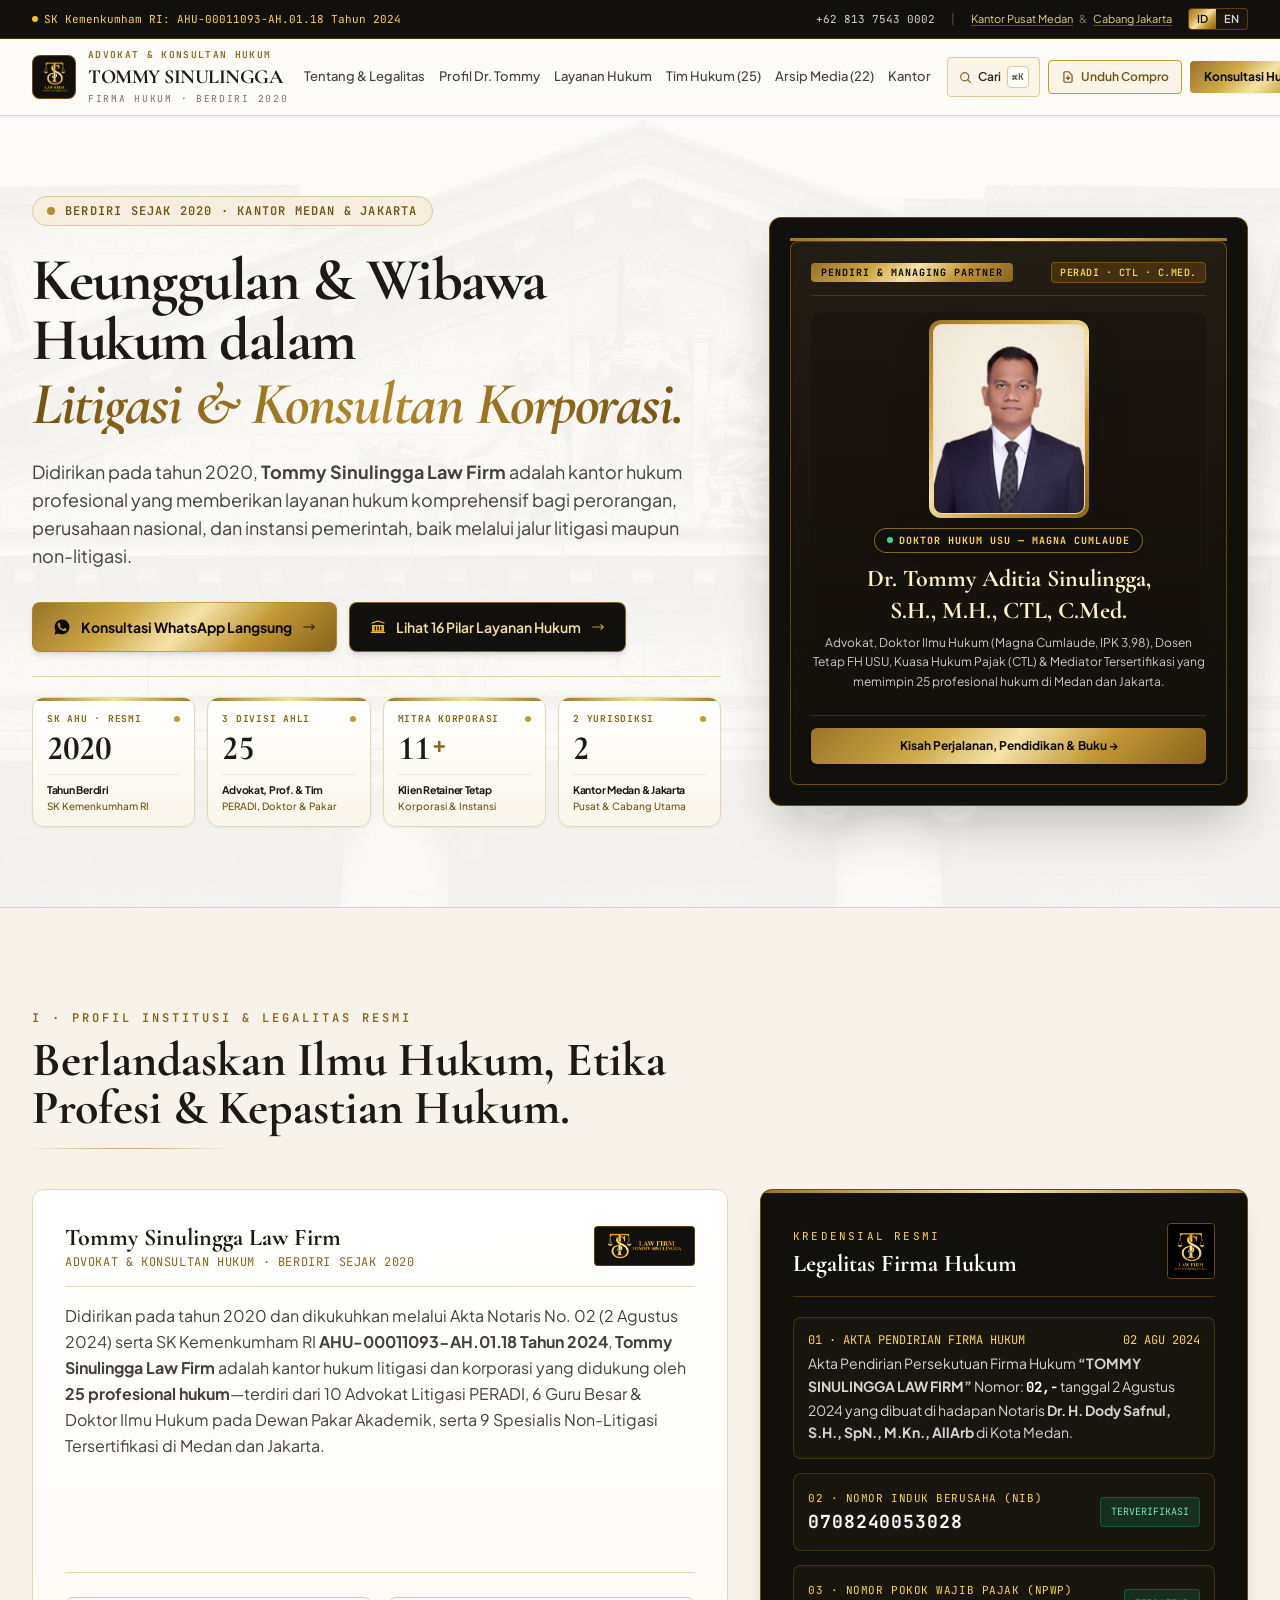
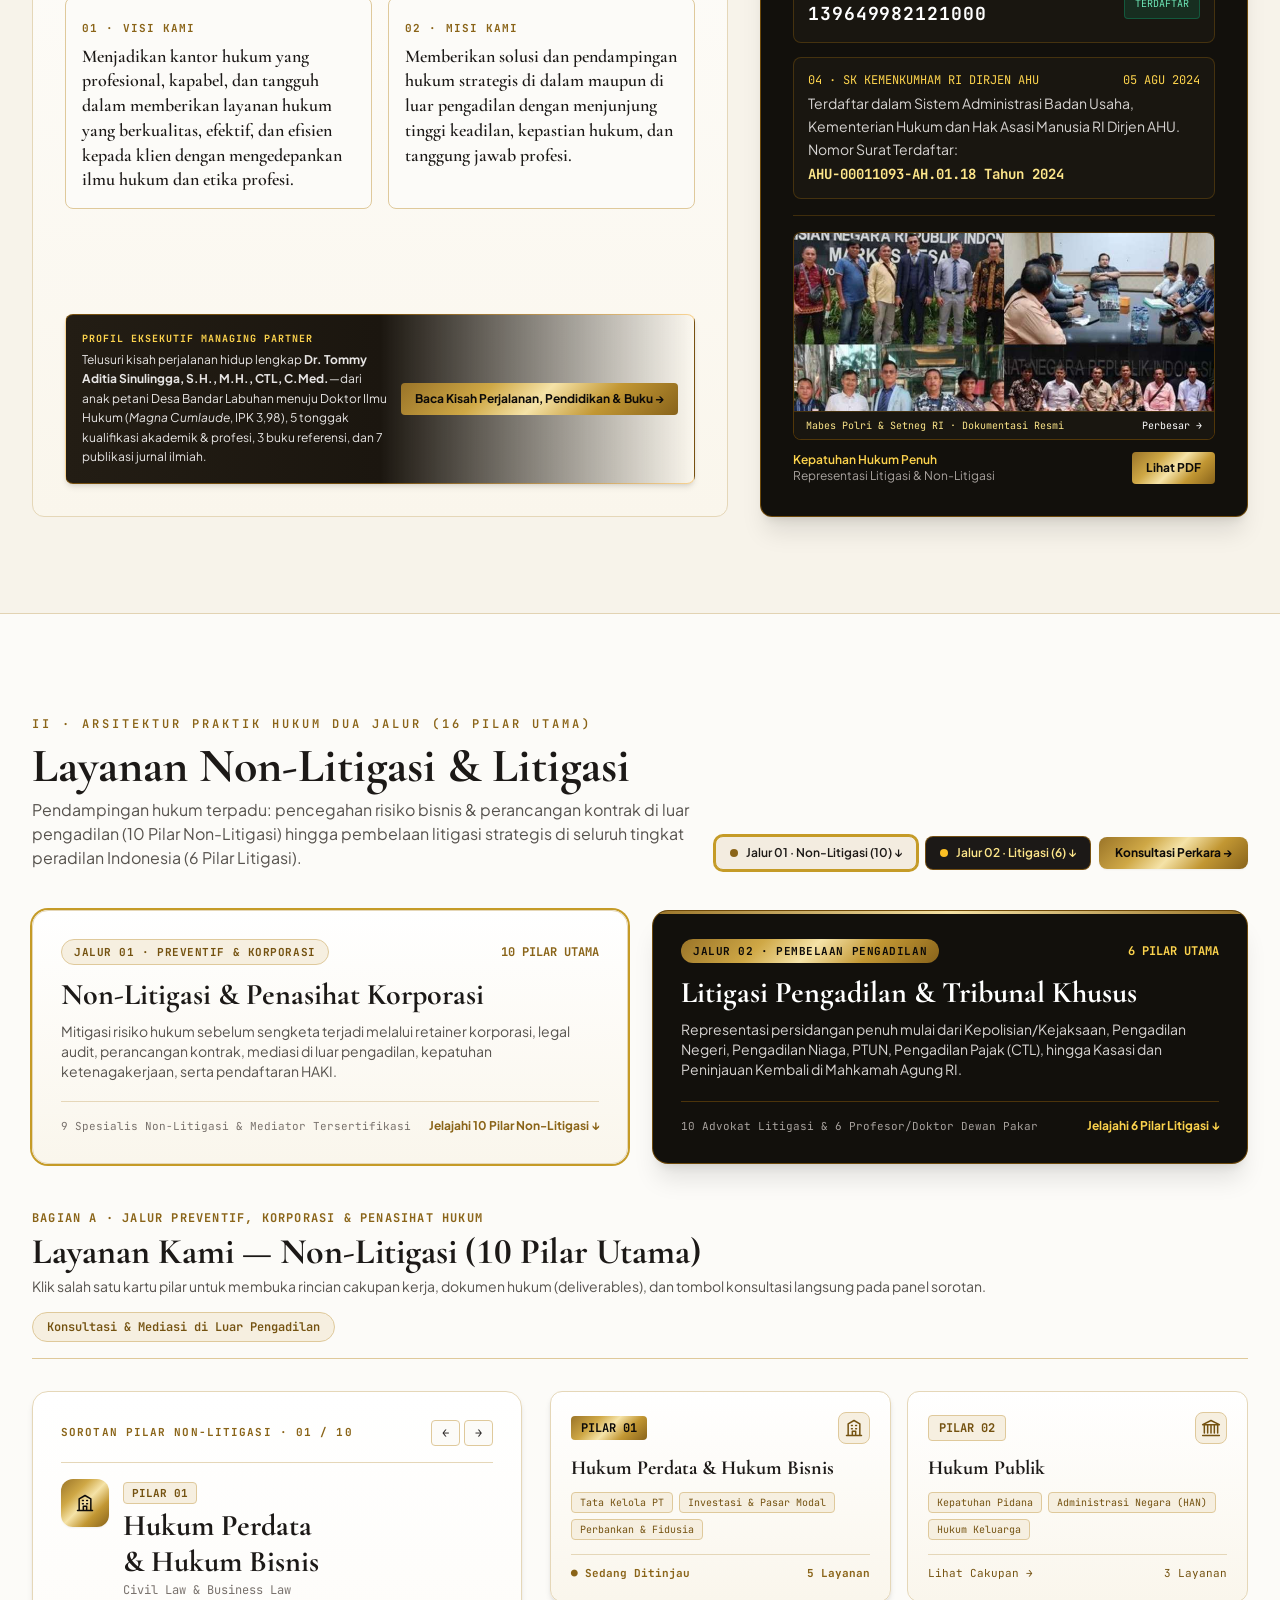
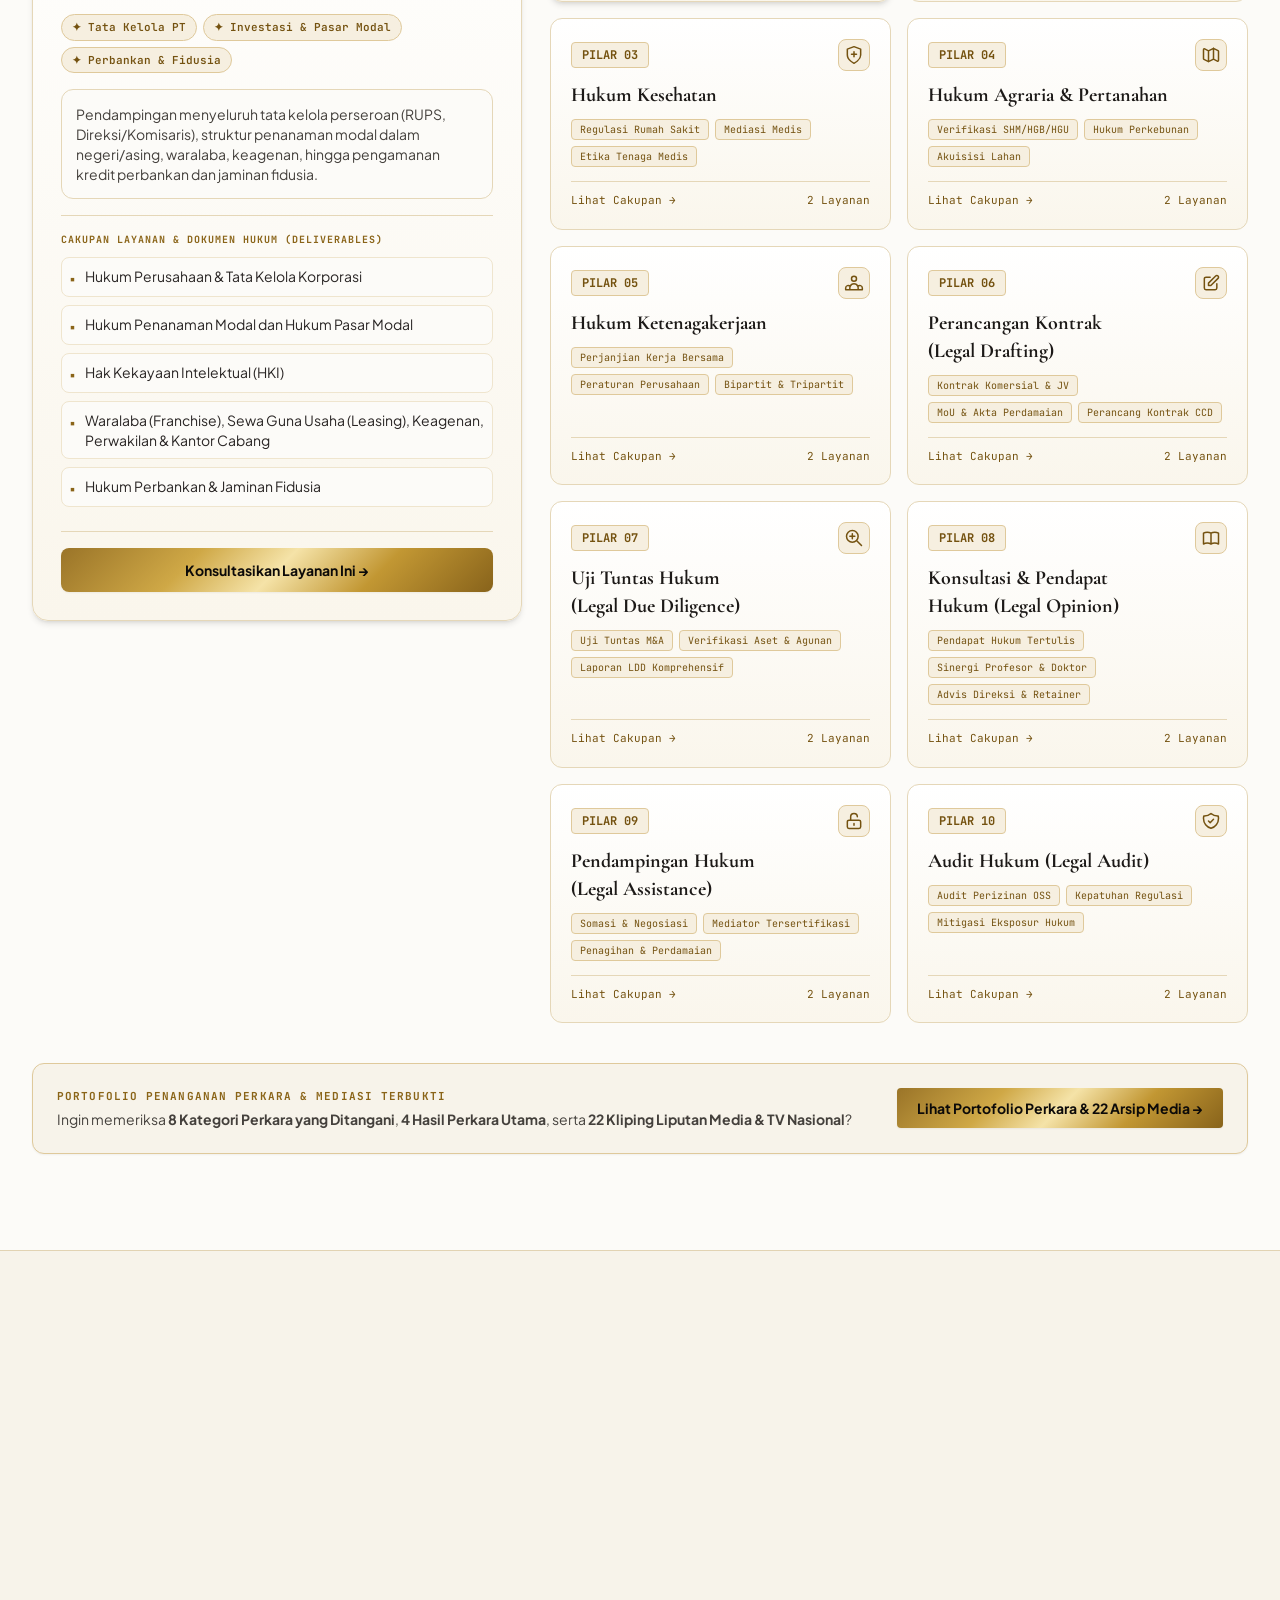
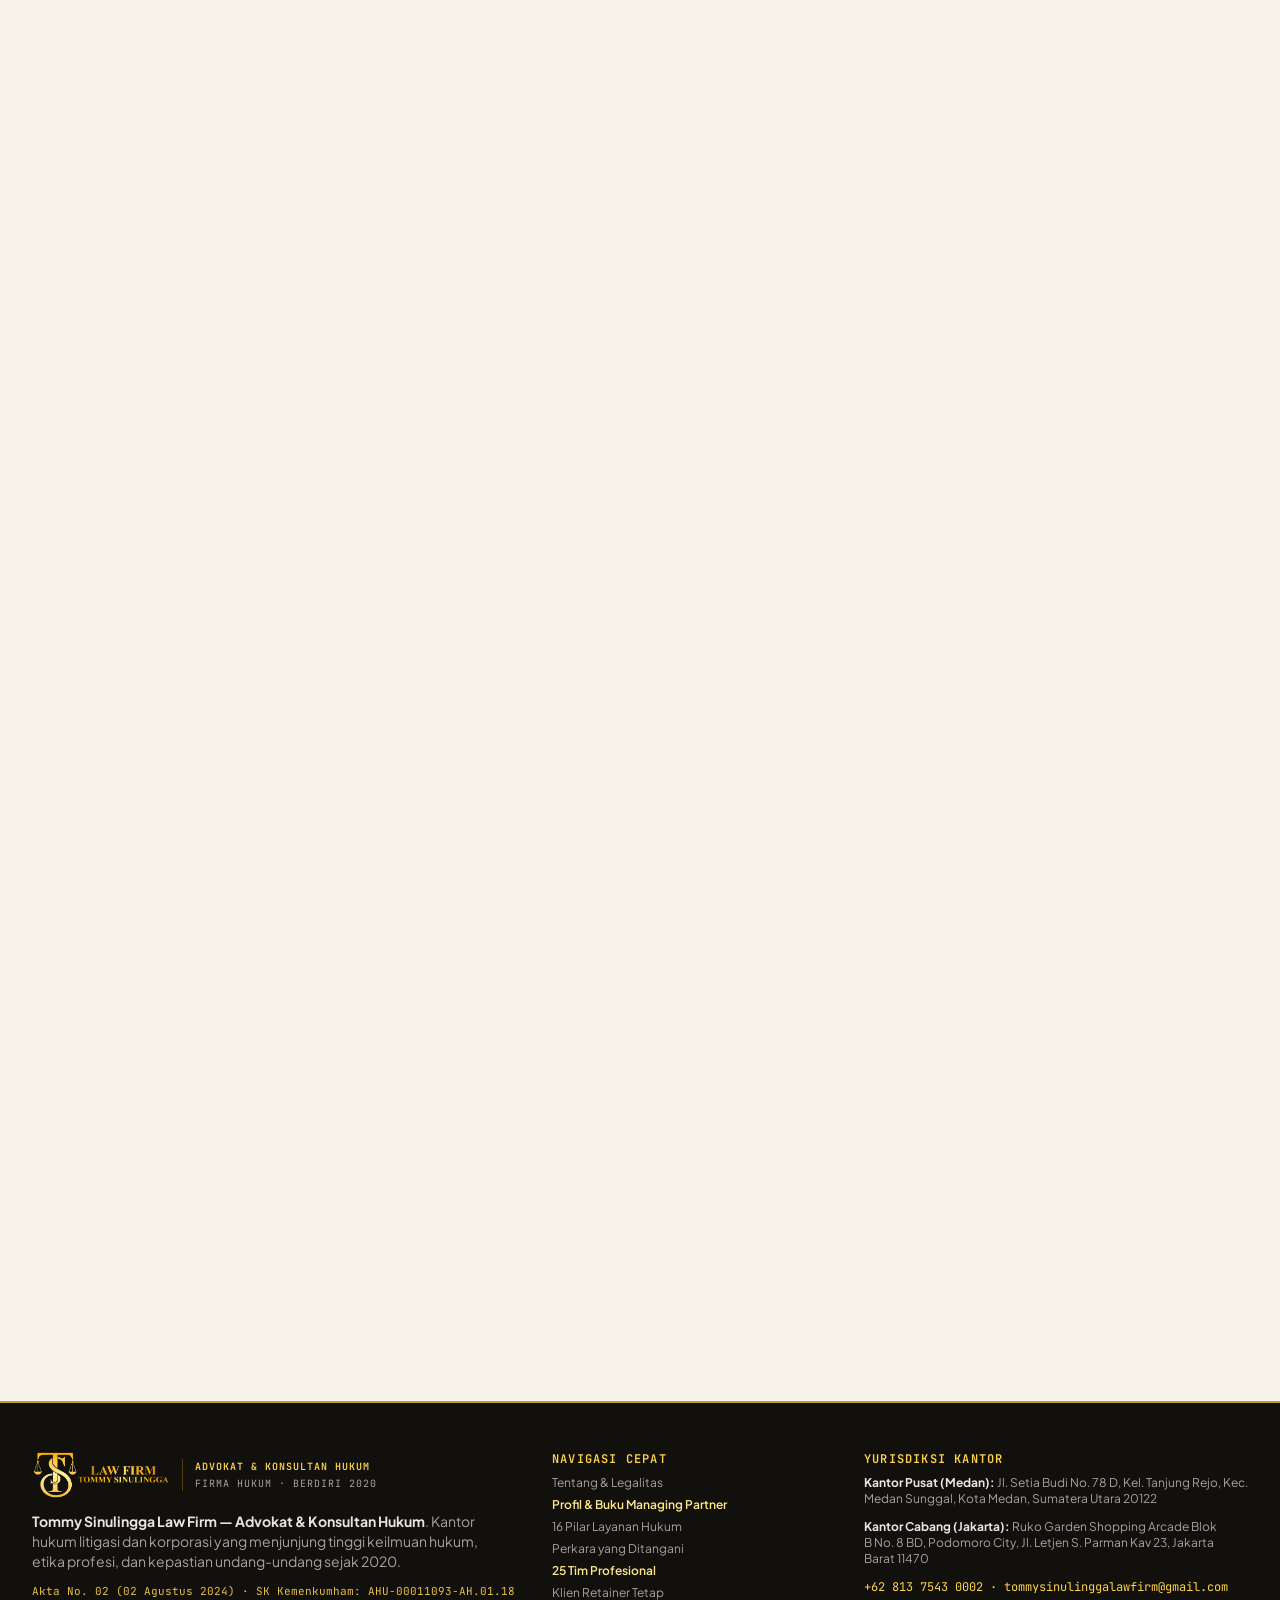
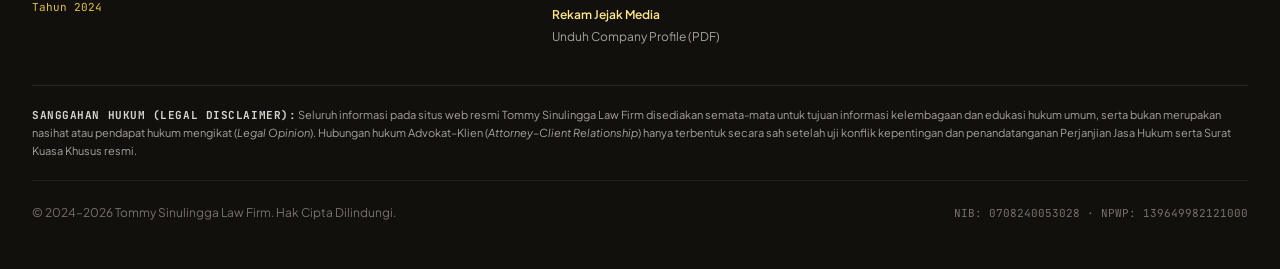
==== commit 6342f5d8: "feat: redesign hero CTA & stat cards and update doctoral GPA to 3.98" ====
--- a/index.html
+++ b/index.html
@@ -378,7 +378,7 @@
         "name": "Fakultas Hukum Universitas Sumatera Utara (FH USU)"
       },
       "hasCredential": [
-        "Doktor Ilmu Hukum (S3) FH USU — Magna Cumlaude (IPK 3.90)",
+        "Doktor Ilmu Hukum (S3) FH USU — Magna Cumlaude (IPK 3.98)",
         "Licensed Advocate — PERADI",
         "Certified Tax Lawyer (CTL) — Pengadilan Pajak",
         "Certified Mediator (C.Med.) — Mahkamah Agung RI"
@@ -454,7 +454,7 @@
           "name": "Siapa Dr. Tommy Aditia Sinulingga dan Tommy Sinulingga Law Firm (tommysinulinggalawfirm)?",
           "acceptedAnswer": {
             "@type": "Answer",
-            "text": "Tommy Sinulingga Law Firm adalah kantor advokat dan konsultan hukum litigasi serta korporasi yang didirikan tahun 2020 oleh Dr. Tommy Aditia Sinulingga, S.H., M.H., CTL, C.Med. (Doktor Ilmu Hukum FH USU predikat Magna Cumlaude IPK 3.90, Dosen Tetap FH USU, Direktur LKBH FH USU, Advokat PERADI, Kuasa Hukum Pengadilan Pajak CTL, dan Mediator Bersertifikat). Kantor hukum ini diperkuat oleh 25 profesional hukum (10 Advokat Litigasi, 6 Guru Besar & Doktor Hukum Dewan Pakar, serta 9 Spesialis Non-Litigasi)."
+            "text": "Tommy Sinulingga Law Firm adalah kantor advokat dan konsultan hukum litigasi serta korporasi yang didirikan tahun 2020 oleh Dr. Tommy Aditia Sinulingga, S.H., M.H., CTL, C.Med. (Doktor Ilmu Hukum FH USU predikat Magna Cumlaude IPK 3.98, Dosen Tetap FH USU, Direktur LKBH FH USU, Advokat PERADI, Kuasa Hukum Pengadilan Pajak CTL, dan Mediator Bersertifikat). Kantor hukum ini diperkuat oleh 25 profesional hukum (10 Advokat Litigasi, 6 Guru Besar & Doktor Hukum Dewan Pakar, serta 9 Spesialis Non-Litigasi)."
           }
         },
         {
@@ -597,36 +597,71 @@
             <p class="text-base sm:text-lg text-stone-700 leading-relaxed max-w-2xl" data-i18n="hero_subtitle">Didirikan pada tahun 2020, <strong>Tommy Sinulingga Law Firm</strong> adalah kantor hukum profesional yang memberikan layanan hukum komprehensif bagi perorangan, perusahaan nasional, dan instansi pemerintah, baik melalui jalur litigasi maupun non-litigasi.</p>
 
             <!-- Primary CTA Row -->
-            <div class="flex flex-wrap sm:flex-nowrap items-center gap-3 pt-1">
+            <div class="grid grid-cols-1 sm:grid-cols-2 xl:flex xl:flex-nowrap items-stretch sm:items-center gap-3 pt-2">
               <a id="hero-wa-cta" href="https://wa.me/6281375430002?text=Halo%20Tommy%20Sinulingga%20Law%20Firm%2C%20saya%20ingin%20berkonsultasi%20mengenai%20layanan%20hukum."
                  target="_blank" rel="noopener"
-                 class="flex-1 sm:flex-initial inline-flex items-center justify-center gap-2 px-5 py-3 rounded-md text-xs sm:text-sm font-bold text-stone-950 gold-foil gold-foil-hover transition-all shadow-md whitespace-nowrap">
-                <svg class="w-4 h-4 shrink-0" aria-hidden="true" fill="currentColor" viewBox="0 0 24 24"><path d="M12.031 6.172c-3.181 0-5.767 2.586-5.768 5.766-.001 1.298.38 2.27 1.019 3.287l-.582 2.128 2.182-.573c.978.58 1.911.928 3.145.929 3.178 0 5.767-2.587 5.768-5.766.001-3.187-2.575-5.77-5.764-5.771zm3.392 8.244c-.144.405-.837.774-1.17.824-.299.045-.677.063-1.092-.069-.252-.08-.575-.187-.988-.365-1.739-.751-2.874-2.502-2.961-2.617-.087-.116-.708-.94-.708-1.793s.448-1.273.607-1.446c.159-.173.346-.217.462-.217l.332.006c.106.005.249-.04.39.298.144.347.491 1.2.534 1.287.043.087.072.188.014.304-.058.116-.087.188-.173.289l-.26.304c-.087.086-.177.18-.076.354.101.174.449.741.964 1.201.662.591 1.221.774 1.394.86s.274.072.376-.043c.101-.116.433-.506.549-.68.116-.173.231-.145.39-.087s1.011.477 1.184.564.289.13.332.202c.045.072.045.419-.1.824z"/></svg>
+                 class="group inline-flex items-center justify-center gap-2 xl:gap-2.5 px-4 xl:px-5 py-3.5 rounded-lg text-xs xl:text-sm font-bold text-stone-950 gold-foil gold-foil-hover border border-[#B88E34]/60 transition-all shadow-md whitespace-nowrap">
+                <svg class="w-[18px] h-[18px] shrink-0 text-stone-950" aria-hidden="true" fill="currentColor" viewBox="0 0 24 24"><path d="M12.04 2C6.58 2 2.13 6.45 2.13 11.91c0 1.75.46 3.45 1.32 4.95L2.05 22l5.25-1.38c1.45.79 3.08 1.21 4.74 1.21 5.46 0 9.91-4.45 9.91-9.91C21.95 6.45 17.5 2 12.04 2zm5.82 14.01c-.24.68-1.41 1.3-1.97 1.38-.51.08-1.15.11-1.85-.12-.43-.14-.98-.32-1.68-.62-2.95-1.27-4.88-4.25-5.03-4.45-.15-.2-1.2-1.6-1.2-3.05 0-1.45.76-2.16 1.03-2.46.27-.3.59-.37.79-.37.2 0 .4.003.57.01.18.01.43-.07.67.51.25.6.84 2.04.91 2.19.07.15.12.32.02.52-.1.2-.15.32-.3.49-.15.17-.32.39-.45.52-.15.15-.3.32-.13.6.17.3.76 1.26 1.64 2.04 1.13 1 2.08 1.32 2.38 1.46.3.15.47.13.64-.07.17-.2.74-.86.94-1.16.2-.3.4-.25.67-.15.27.1 1.72.81 2.01.96.3.15.49.22.57.34.07.12.07.71-.17 1.39z"/></svg>
                 <span data-i18n="hero_cta_wa">Konsultasi WhatsApp Langsung</span>
+                <svg class="w-3.5 h-3.5 text-stone-900/75 group-hover:translate-x-0.5 transition-transform shrink-0" aria-hidden="true" fill="none" stroke="currentColor" stroke-width="2.25" viewBox="0 0 24 24"><path stroke-linecap="round" stroke-linejoin="round" d="M17 8l4 4m0 0l-4 4m4-4H3"/></svg>
               </a>
               <a href="#services"
-                 class="flex-1 sm:flex-initial inline-flex items-center justify-center gap-2 px-5 py-3 rounded-md text-xs sm:text-sm font-semibold border border-stone-800 bg-white/70 text-stone-900 hover:bg-stone-900 hover:text-amber-200 transition-colors whitespace-nowrap">
+                 class="group inline-flex items-center justify-center gap-2 xl:gap-2.5 px-4 xl:px-5 py-3.5 rounded-lg text-xs xl:text-sm font-semibold bg-obsidian text-[#F3E0A2] border border-[#C59B27]/60 hover:bg-obsidian-elevated hover:border-[#F3E0A2] hover:text-white shadow-md transition-all whitespace-nowrap">
+                <svg class="w-4 h-4 text-amber-400 shrink-0" aria-hidden="true" fill="none" stroke="currentColor" stroke-width="1.8" viewBox="0 0 24 24"><path stroke-linecap="round" stroke-linejoin="round" d="M3 6l9-3 9 3M4 10h16v8H4v-8zm2 0v8m4-8v8m4-8v8m4-8v8M2 20h20"/></svg>
                 <span data-i18n="hero_cta_services">Lihat 16 Pilar Layanan Hukum</span>
+                <svg class="w-3.5 h-3.5 text-amber-400/80 group-hover:translate-x-0.5 transition-transform shrink-0" aria-hidden="true" fill="none" stroke="currentColor" stroke-width="2" viewBox="0 0 24 24"><path stroke-linecap="round" stroke-linejoin="round" d="M17 8l4 4m0 0l-4 4m4-4H3"/></svg>
               </a>
             </div>
 
             <!-- Institutional Metrics Bar -->
-            <div class="grid grid-cols-2 sm:grid-cols-4 gap-3 pt-5 border-t border-[#E2D3B3]">
-              <div class="p-3.5 sm:p-4 rounded-lg bg-gradient-to-b from-white to-[#FAF5E8] border border-[#DFC99B] border-t-2 border-t-[#C59B27] shadow-sm flex flex-col justify-between">
-                <div class="font-serif text-3xl sm:text-[32px] font-bold text-stone-900 leading-none tracking-tight">2020</div>
-                <div class="text-[10.5px] font-mono uppercase tracking-[0.08em] text-[#745210] font-semibold leading-snug mt-2" data-i18n="stat_est">Tahun Berdiri</div>
-              </div>
-              <div class="p-3.5 sm:p-4 rounded-lg bg-gradient-to-b from-white to-[#FAF5E8] border border-[#DFC99B] border-t-2 border-t-[#C59B27] shadow-sm flex flex-col justify-between">
-                <div class="font-serif text-3xl sm:text-[32px] font-bold text-stone-900 leading-none tracking-tight">25</div>
-                <div class="text-[10.5px] font-mono uppercase tracking-[0.08em] text-[#745210] font-semibold leading-snug mt-2" data-i18n="stat_team">Advokat, Profesor &amp; Tim</div>
-              </div>
-              <div class="p-3.5 sm:p-4 rounded-lg bg-gradient-to-b from-white to-[#FAF5E8] border border-[#DFC99B] border-t-2 border-t-[#C59B27] shadow-sm flex flex-col justify-between">
-                <div class="font-serif text-3xl sm:text-[32px] font-bold text-stone-900 leading-none tracking-tight">11+</div>
-                <div class="text-[10.5px] font-mono uppercase tracking-[0.08em] text-[#745210] font-semibold leading-snug mt-2" data-i18n="stat_clients">Klien Retainer Tetap</div>
-              </div>
-              <div class="p-3.5 sm:p-4 rounded-lg bg-gradient-to-b from-white to-[#FAF5E8] border border-[#DFC99B] border-t-2 border-t-[#C59B27] shadow-sm flex flex-col justify-between">
-                <div class="font-serif text-3xl sm:text-[32px] font-bold text-stone-900 leading-none tracking-tight">2</div>
-                <div class="text-[10.5px] font-mono uppercase tracking-[0.08em] text-[#745210] font-semibold leading-snug mt-2" data-i18n="stat_offices">Kantor (Medan &amp; Jakarta)</div>
+            <div class="grid grid-cols-2 sm:grid-cols-4 gap-2.5 sm:gap-3 lg:gap-2 xl:gap-3 pt-5 border-t border-[#E2D3B3]">
+              <div class="card-luxury rounded-xl p-2.5 sm:p-3 lg:p-2.5 xl:p-3.5 relative overflow-hidden flex flex-col shadow-sm">
+                <div class="gold-crown-top absolute top-0 left-0 right-0"></div>
+                <div class="flex items-center justify-between gap-1">
+                  <span class="text-[8.5px] sm:text-[8px] xl:text-[9.5px] font-mono uppercase tracking-[0.04em] xl:tracking-[0.08em] text-[#8A6418] font-bold whitespace-nowrap" data-i18n="stat_est_tag">SK AHU · RESMI</span>
+                  <span class="w-1.5 h-1.5 rounded-full bg-[#C59B27] shrink-0"></span>
+                </div>
+                <div class="font-serif text-3xl sm:text-[34px] font-bold text-stone-900 leading-none tracking-tight mt-1.5 mb-2">2020</div>
+                <div class="mt-auto pt-2 border-t border-[#EFE5CE]">
+                  <div class="text-[10px] lg:text-[9px] xl:text-[10.5px] font-sans font-bold tracking-tight text-stone-900 leading-snug whitespace-nowrap" data-i18n="stat_est">Tahun Berdiri</div>
+                  <div class="text-[9.5px] lg:text-[8.5px] xl:text-[10px] font-sans font-medium text-[#745210] leading-tight mt-0.5 whitespace-nowrap" data-i18n="stat_est_sub">SK Kemenkumham RI</div>
+                </div>
+              </div>
+              <div class="card-luxury rounded-xl p-2.5 sm:p-3 lg:p-2.5 xl:p-3.5 relative overflow-hidden flex flex-col shadow-sm">
+                <div class="gold-crown-top absolute top-0 left-0 right-0"></div>
+                <div class="flex items-center justify-between gap-1">
+                  <span class="text-[8.5px] sm:text-[8px] xl:text-[9.5px] font-mono uppercase tracking-[0.04em] xl:tracking-[0.08em] text-[#8A6418] font-bold whitespace-nowrap" data-i18n="stat_team_tag">3 DIVISI AHLI</span>
+                  <span class="w-1.5 h-1.5 rounded-full bg-[#C59B27] shrink-0"></span>
+                </div>
+                <div class="font-serif text-3xl sm:text-[34px] font-bold text-stone-900 leading-none tracking-tight mt-1.5 mb-2">25</div>
+                <div class="mt-auto pt-2 border-t border-[#EFE5CE]">
+                  <div class="text-[10px] lg:text-[9px] xl:text-[10.5px] font-sans font-bold tracking-tight text-stone-900 leading-snug whitespace-nowrap" data-i18n="stat_team">Advokat, Prof. &amp; Tim</div>
+                  <div class="text-[9.5px] lg:text-[8.5px] xl:text-[10px] font-sans font-medium text-[#745210] leading-tight mt-0.5 whitespace-nowrap" data-i18n="stat_team_sub">PERADI, Doktor &amp; Pakar</div>
+                </div>
+              </div>
+              <div class="card-luxury rounded-xl p-2.5 sm:p-3 lg:p-2.5 xl:p-3.5 relative overflow-hidden flex flex-col shadow-sm">
+                <div class="gold-crown-top absolute top-0 left-0 right-0"></div>
+                <div class="flex items-center justify-between gap-1">
+                  <span class="text-[8.5px] sm:text-[8px] xl:text-[9.5px] font-mono uppercase tracking-[0.04em] xl:tracking-[0.08em] text-[#8A6418] font-bold whitespace-nowrap" data-i18n="stat_clients_tag">MITRA KORPORASI</span>
+                  <span class="w-1.5 h-1.5 rounded-full bg-[#C59B27] shrink-0"></span>
+                </div>
+                <div class="font-serif text-3xl sm:text-[34px] font-bold text-stone-900 leading-none tracking-tight mt-1.5 mb-2">11<span class="text-xl sm:text-[22px] text-[#8A6418] font-sans font-bold leading-none align-top ml-0.5">+</span></div>
+                <div class="mt-auto pt-2 border-t border-[#EFE5CE]">
+                  <div class="text-[10px] lg:text-[9px] xl:text-[10.5px] font-sans font-bold tracking-tight text-stone-900 leading-snug whitespace-nowrap" data-i18n="stat_clients">Klien Retainer Tetap</div>
+                  <div class="text-[9.5px] lg:text-[8.5px] xl:text-[10px] font-sans font-medium text-[#745210] leading-tight mt-0.5 whitespace-nowrap" data-i18n="stat_clients_sub">Korporasi &amp; Instansi</div>
+                </div>
+              </div>
+              <div class="card-luxury rounded-xl p-2.5 sm:p-3 lg:p-2.5 xl:p-3.5 relative overflow-hidden flex flex-col shadow-sm">
+                <div class="gold-crown-top absolute top-0 left-0 right-0"></div>
+                <div class="flex items-center justify-between gap-1">
+                  <span class="text-[8.5px] sm:text-[8px] xl:text-[9.5px] font-mono uppercase tracking-[0.04em] xl:tracking-[0.08em] text-[#8A6418] font-bold whitespace-nowrap" data-i18n="stat_offices_tag">2 YURISDIKSI</span>
+                  <span class="w-1.5 h-1.5 rounded-full bg-[#C59B27] shrink-0"></span>
+                </div>
+                <div class="font-serif text-3xl sm:text-[34px] font-bold text-stone-900 leading-none tracking-tight mt-1.5 mb-2">2</div>
+                <div class="mt-auto pt-2 border-t border-[#EFE5CE]">
+                  <div class="text-[10px] lg:text-[9px] xl:text-[10.5px] font-sans font-bold tracking-tight text-stone-900 leading-snug whitespace-nowrap" data-i18n="stat_offices">Kantor Medan &amp; Jakarta</div>
+                  <div class="text-[9.5px] lg:text-[8.5px] xl:text-[10px] font-sans font-medium text-[#745210] leading-tight mt-0.5 whitespace-nowrap" data-i18n="stat_offices_sub">Pusat &amp; Cabang Utama</div>
+                </div>
               </div>
             </div>
           </div>
@@ -656,7 +691,7 @@
                   </div>
 
                   <h2 class="font-serif text-xl sm:text-2xl font-bold text-amber-100 leading-snug mt-2.5">Dr. Tommy Aditia Sinulingga, S.H., M.H., CTL, C.Med.</h2>
-                  <p class="text-xs text-stone-300/95 leading-relaxed mt-1.5" data-i18n="hero_partner_desc">Advokat, Doktor Ilmu Hukum (Magna Cumlaude, IPK 3,90), Dosen Tetap FH USU, Kuasa Hukum Pajak (CTL) &amp; Mediator Tersertifikasi yang memimpin 25 profesional hukum di Medan dan Jakarta.</p>
+                  <p class="text-xs text-stone-300/95 leading-relaxed mt-1.5" data-i18n="hero_partner_desc">Advokat, Doktor Ilmu Hukum (Magna Cumlaude, IPK 3,98), Dosen Tetap FH USU, Kuasa Hukum Pajak (CTL) &amp; Mediator Tersertifikasi yang memimpin 25 profesional hukum di Medan dan Jakarta.</p>
                 </div>
 
                 <!-- Direct Interactive CTA to Personal Journey Section -->
@@ -719,7 +754,7 @@
             <div class="mt-4 p-4 rounded-lg bg-gradient-to-r from-[#231D14] via-[#1B160F] to-[#231D14] text-stone-100 border border-amber-500/40 flex flex-col sm:flex-row items-start sm:items-center justify-between gap-3 shadow-md">
               <div>
                 <span class="text-[10px] font-mono uppercase tracking-widest text-amber-300 font-bold block" data-i18n="about_founder_callout_badge">PROFIL EKSEKUTIF MANAGING PARTNER</span>
-                <p class="text-xs text-stone-200 mt-1 leading-relaxed" data-i18n="about_founder_callout_text">Telusuri kisah perjalanan hidup lengkap <strong>Dr. Tommy Aditia Sinulingga, S.H., M.H., CTL, C.Med.</strong>—dari anak petani Desa Bandar Labuhan menuju Doktor Ilmu Hukum (<em>Magna Cumlaude</em>, IPK 3,90), 5 tonggak kualifikasi akademik &amp; profesi, 3 buku referensi, dan 7 publikasi jurnal ilmiah.</p>
+                <p class="text-xs text-stone-200 mt-1 leading-relaxed" data-i18n="about_founder_callout_text">Telusuri kisah perjalanan hidup lengkap <strong>Dr. Tommy Aditia Sinulingga, S.H., M.H., CTL, C.Med.</strong>—dari anak petani Desa Bandar Labuhan menuju Doktor Ilmu Hukum (<em>Magna Cumlaude</em>, IPK 3,98), 5 tonggak kualifikasi akademik &amp; profesi, 3 buku referensi, dan 7 publikasi jurnal ilmiah.</p>
               </div>
               <a href="founder.html" class="inline-flex items-center gap-1.5 px-3.5 py-2 rounded text-xs font-bold text-stone-950 gold-foil gold-foil-hover transition-all shrink-0 whitespace-nowrap">
                 <span data-i18n="about_founder_callout_btn">Baca Kisah Perjalanan, Pendidikan &amp; Buku →</span>
@@ -1674,7 +1709,7 @@
               </div>
               <div class="mt-2.5 pt-2 border-t border-[#E5D7B8] flex items-center justify-between gap-2 text-[10px] font-mono text-[#8A6418]">
                 <span data-i18n="book3_year">Buku Riset Doktoral · Pascasarjana FH USU</span>
-                <span class="truncate text-stone-600" data-i18n="book3_synergy">Disertasi Doktoral FH USU (Magna Cumlaude · IPK 3,90)</span>
+                <span class="truncate text-stone-600" data-i18n="book3_synergy">Disertasi Doktoral FH USU (Magna Cumlaude · IPK 3,98)</span>
               </div>
             </a>
 
@@ -4446,8 +4481,8 @@
         catEn: "FOUNDER & MANAGING PARTNER",
         titleId: "Dr. Tommy Aditia Sinulingga, S.H., M.H., CTL, C.Med.",
         titleEn: "Dr. Tommy Aditia Sinulingga, S.H., M.H., CTL, C.Med.",
-        descId: "Founder & Managing Partner Tommy Sinulingga Law Firm · Doktor Ilmu Hukum FH USU (Magna Cumlaude, IPK 3.90) · Direktur LKBH FH USU · Advokat PERADI, Kuasa Hukum Pengadilan Pajak (CTL) & Mediator Bersertifikat.",
-        descEn: "Founder & Managing Partner of Tommy Sinulingga Law Firm · Doctor of Law FH USU (Magna Cumlaude, GPA 3.90) · Director of LKBH FH USU · PERADI Advocate, Certified Tax Lawyer (CTL) & Certified Mediator.",
+        descId: "Founder & Managing Partner Tommy Sinulingga Law Firm · Doktor Ilmu Hukum FH USU (Magna Cumlaude, IPK 3.98) · Direktur LKBH FH USU · Advokat PERADI, Kuasa Hukum Pengadilan Pajak (CTL) & Mediator Bersertifikat.",
+        descEn: "Founder & Managing Partner of Tommy Sinulingga Law Firm · Doctor of Law FH USU (Magna Cumlaude, GPA 3.98) · Director of LKBH FH USU · PERADI Advocate, Certified Tax Lawyer (CTL) & Certified Mediator.",
         href: "founder.html",
         keywords: "tommy tommysinulingga tommysinulinggalawfirm tommy sinulingga dr tommy aditia sinulingga managing partner founder direktur lkbh fh usu doktor ilmu hukum magna cumlaude ctl c.med peradi"
       },
@@ -4679,15 +4714,23 @@
         hero_subtitle: "Didirikan pada tahun 2020, <strong>Tommy Sinulingga Law Firm</strong> adalah kantor hukum profesional yang memberikan layanan hukum komprehensif bagi perorangan, perusahaan nasional, dan instansi pemerintah, baik melalui jalur litigasi maupun non-litigasi.",
         hero_cta_wa: "Konsultasi WhatsApp Langsung",
         hero_cta_services: "Lihat 16 Pilar Layanan Hukum",
+        stat_est_tag: "SK AHU · RESMI",
         stat_est: "Tahun Berdiri",
-        stat_team: "Advokat, Profesor &amp; Tim",
+        stat_est_sub: "SK Kemenkumham RI",
+        stat_team_tag: "3 DIVISI AHLI",
+        stat_team: "Advokat, Prof. &amp; Tim",
+        stat_team_sub: "PERADI, Doktor &amp; Pakar",
+        stat_clients_tag: "MITRA KORPORASI",
         stat_clients: "Klien Retainer Tetap",
-        stat_offices: "Kantor (Medan &amp; Jakarta)",
+        stat_clients_sub: "Korporasi &amp; Instansi",
+        stat_offices_tag: "2 YURISDIKSI",
+        stat_offices: "Kantor Medan &amp; Jakarta",
+        stat_offices_sub: "Pusat &amp; Cabang Utama",
         hero_partner_role: "Pendiri &amp; Managing Partner",
         hero_partner_cred_pill: "PERADI · CTL · C.MED.",
         hero_partner_img_alt: "Potret Resmi Dr. Tommy Aditia Sinulingga, S.H., M.H., CTL, C.Med. — Pendiri & Managing Partner",
         hero_partner_honor_badge: "DOKTOR HUKUM USU — MAGNA CUMLAUDE",
-        hero_partner_desc: "Advokat, Doktor Ilmu Hukum (Magna Cumlaude, IPK 3,90), Dosen Tetap FH USU, Kuasa Hukum Pajak (CTL) &amp; Mediator Tersertifikasi yang memimpin 25 profesional hukum di Medan dan Jakarta.",
+        hero_partner_desc: "Advokat, Doktor Ilmu Hukum (Magna Cumlaude, IPK 3,98), Dosen Tetap FH USU, Kuasa Hukum Pajak (CTL) &amp; Mediator Tersertifikasi yang memimpin 25 profesional hukum di Medan dan Jakarta.",
         hero_partner_journey_cta: "Kisah Perjalanan, Pendidikan &amp; Buku →",
         about_eyebrow: "I · PROFIL INSTITUSI &amp; LEGALITAS RESMI",
         about_heading: "Berlandaskan Ilmu Hukum, Etika Profesi &amp; Kepastian Hukum.",
@@ -4880,7 +4923,7 @@
         lightbox_img_alt: "Bukti Dokumentasi Diperbesar",
         nav_founder: "Profil Dr. Tommy",
         about_founder_callout_badge: "PROFIL EKSEKUTIF MANAGING PARTNER",
-        about_founder_callout_text: "Telusuri kisah perjalanan hidup lengkap <strong>Dr. Tommy Aditia Sinulingga, S.H., M.H., CTL, C.Med.</strong>—dari anak petani Desa Bandar Labuhan menuju Doktor Ilmu Hukum (<em>Magna Cumlaude</em>, IPK 3,90), 5 tonggak kualifikasi akademik &amp; profesi, 3 buku referensi, dan 7 publikasi jurnal ilmiah.",
+        about_founder_callout_text: "Telusuri kisah perjalanan hidup lengkap <strong>Dr. Tommy Aditia Sinulingga, S.H., M.H., CTL, C.Med.</strong>—dari anak petani Desa Bandar Labuhan menuju Doktor Ilmu Hukum (<em>Magna Cumlaude</em>, IPK 3,98), 5 tonggak kualifikasi akademik &amp; profesi, 3 buku referensi, dan 7 publikasi jurnal ilmiah.",
         about_founder_callout_btn: "Baca Kisah Perjalanan, Pendidikan &amp; Buku →",
         srv_cases_callout_badge: "PORTOFOLIO PENANGANAN PERKARA &amp; MEDIASI TERBUKTI",
         srv_cases_callout_text: "Ingin memeriksa <strong>8 Kategori Perkara yang Ditangani</strong>, <strong>4 Hasil Perkara Utama</strong>, serta <strong>22 Kliping Liputan Media &amp; TV Nasional</strong>?",
@@ -4971,7 +5014,7 @@
         book3_title: "“Kewenangan Pemerintah dalam Perizinan Penanaman Modal Melalui OSS”",
         book3_authors: "Dr. Tommy Aditia Sinulingga, S.H., M.H., CTL, C.Med.",
         book3_desc: "Monograf komprehensif berbasis disertasi doktoral yang mengkaji dualisme kewenangan pemerintah pusat dan daerah dalam sistem Online Single Submission (OSS), memberikan panduan kepastian hukum fundamental bagi penanam modal asing (PMA) dan domestik.",
-        book3_synergy: "Disertasi Doktoral FH USU (Magna Cumlaude · IPK 3,90)",
+        book3_synergy: "Disertasi Doktoral FH USU (Magna Cumlaude · IPK 3,98)",
 
         // R5: Official Instagram Hub (@tommysinulinggalawfirm)
         ig_hub_eyebrow: "SALURAN INFORMASI RESMI · MEDIA SOSIAL TERVERIFIKASI",
@@ -5071,15 +5114,23 @@
         hero_subtitle: "Established in 2020, <strong>Tommy Sinulingga Law Firm</strong> is a premier full-service law office providing resolute litigation defense and strategic non-litigation corporate advisory to individuals, domestic enterprises, and government institutions across Indonesia.",
         hero_cta_wa: "Direct Partner Consultation",
         hero_cta_services: "Explore 16 Practice Pillars",
+        stat_est_tag: "SK AHU · DECREE",
         stat_est: "Year Established",
-        stat_team: "Lawyers, Professors &amp; Team",
-        stat_clients: "Permanent Retainer Clients",
-        stat_offices: "Offices (Medan &amp; Jakarta)",
+        stat_est_sub: "Ministry of Law RI",
+        stat_team_tag: "3 DIVISIONS",
+        stat_team: "Lawyers, Profs &amp; Team",
+        stat_team_sub: "PERADI, PhDs &amp; Experts",
+        stat_clients_tag: "CORPORATE TRUST",
+        stat_clients: "Permanent Retainers",
+        stat_clients_sub: "Corporates &amp; Agencies",
+        stat_offices_tag: "2 JURISDICTIONS",
+        stat_offices: "Medan &amp; Jakarta Offices",
+        stat_offices_sub: "HQ &amp; Primary Branch",
         hero_partner_role: "Founder &amp; Managing Partner",
         hero_partner_cred_pill: "PERADI · CTL · C.MED.",
         hero_partner_img_alt: "Official Portrait of Dr. Tommy Aditia Sinulingga, S.H., M.H., CTL, C.Med. — Founder & Managing Partner",
         hero_partner_honor_badge: "DOCTOR OF LAW USU — MAGNA CUMLAUDE",
-        hero_partner_desc: "Advocate, Doctor of Law (Magna Cumlaude, GPA 3.90), Permanent Lecturer at FH USU, Certified Tax Lawyer (CTL) &amp; Certified Mediator leading 25 legal professionals across Medan and Jakarta.",
+        hero_partner_desc: "Advocate, Doctor of Law (Magna Cumlaude, GPA 3.98), Permanent Lecturer at FH USU, Certified Tax Lawyer (CTL) &amp; Certified Mediator leading 25 legal professionals across Medan and Jakarta.",
         hero_partner_journey_cta: "Life Journey, Education &amp; Books →",
         about_eyebrow: "I · INSTITUTIONAL PROFILE &amp; LEGALITY",
         about_heading: "Built on Legal Science, Ethics, and Statutory Authority.",
@@ -5272,7 +5323,7 @@
         lightbox_img_alt: "Enlarged Evidence Record",
         nav_founder: "Dr. Tommy Profile",
         about_founder_callout_badge: "EXECUTIVE MANAGING PARTNER DOSSIER",
-        about_founder_callout_text: "Explore the full biography of <strong>Dr. Tommy Aditia Sinulingga, S.H., M.H., CTL, C.Med.</strong>—from a farmer's son in Desa Bandar Labuhan to Doctor of Law (<em>Magna Cumlaude</em>, GPA 3.90), 5 academic &amp; bar qualification milestones, 3 reference books, and 7 peer-reviewed journal papers.",
+        about_founder_callout_text: "Explore the full biography of <strong>Dr. Tommy Aditia Sinulingga, S.H., M.H., CTL, C.Med.</strong>—from a farmer's son in Desa Bandar Labuhan to Doctor of Law (<em>Magna Cumlaude</em>, GPA 3.98), 5 academic &amp; bar qualification milestones, 3 reference books, and 7 peer-reviewed journal papers.",
         about_founder_callout_btn: "Read Life Journey, Education &amp; Books →",
         srv_cases_callout_badge: "PROVEN LITIGATION &amp; MEDIATION PORTFOLIO",
         srv_cases_callout_text: "Looking for our <strong>8 Handled Case Categories</strong>, <strong>4 Landmark Case Outcomes</strong>, and <strong>22 Verified Media &amp; Television Records</strong>?",
@@ -5363,7 +5414,7 @@
         book3_title: "“Kewenangan Pemerintah dalam Perizinan Penanaman Modal Melalui OSS (Government Authority in Investment Licensing via OSS)”",
         book3_authors: "Dr. Tommy Aditia Sinulingga, S.H., M.H., CTL, C.Med.",
         book3_desc: "Comprehensive doctoral monograph evaluating central and regional governmental authority in the Online Single Submission (OSS) regime, providing essential statutory certainty for foreign and domestic capital investors.",
-        book3_synergy: "FH USU Doctoral Dissertation (Magna Cumlaude · GPA 3.90)",
+        book3_synergy: "FH USU Doctoral Dissertation (Magna Cumlaude · GPA 3.98)",
 
         // R5: Official Instagram Hub (@tommysinulinggalawfirm)
         ig_hub_eyebrow: "OFFICIAL INFORMATION CHANNEL · VERIFIED SOCIAL MEDIA",
--- a/assets/styles.css
+++ b/assets/styles.css
@@ -296,6 +296,7 @@
    ========================================================================== */
 
 .absolute { position: absolute; }
+.align-top { vertical-align: top; }
 .antialiased { -webkit-font-smoothing: antialiased; -moz-osx-font-smoothing: grayscale; }
 .aspect-\[16\/10\] { aspect-ratio: 16 / 10; }
 .aspect-\[16\/9\] { aspect-ratio: 16 / 9; }
@@ -310,6 +311,7 @@
 .bg-\[\#14110C\]\/40 { background-color: rgba(20, 17, 12, 0.4); }
 .bg-\[\#8A6418\] { background-color: #8A6418; }
 .bg-\[\#B88E34\] { background-color: #B88E34; }
+.bg-\[\#C59B27\] { background-color: #C59B27; }
 .bg-\[\#EFE6D2\] { background-color: #EFE6D2; }
 .bg-\[\#F3ECE0\] { background-color: #F3ECE0; }
 .bg-\[\#F6EFE0\] { background-color: #F6EFE0; }
@@ -359,7 +361,9 @@
 .border-0 { border-width: 0px; }
 .border-2 { border-width: 2px; }
 .border-\[\#1C1812\] { border-color: #1C1812; }
+.border-\[\#B88E34\]\/60 { border-color: rgba(184, 142, 52, 0.6); }
 .border-\[\#C59B27\] { border-color: #C59B27; }
+.border-\[\#C59B27\]\/60 { border-color: rgba(197, 155, 39, 0.6); }
 .border-\[\#DFC99B\] { border-color: #DFC99B; }
 .border-\[\#E2D3B3\] { border-color: #E2D3B3; }
 .border-\[\#E4D6B8\] { border-color: #E4D6B8; }
@@ -409,6 +413,7 @@
 .font-bold { font-weight: 700; }
 .font-medium { font-weight: 500; }
 .font-mono { font-family: var(--font-mono); }
+.font-sans { font-family: var(--font-sans); }
 .font-semibold { font-weight: 600; }
 .font-serif { font-family: var(--font-serif); }
 .from-\[\#0D0C0A\] { --tw-gradient-from: #0D0C0A var(--tw-gradient-from-position); --tw-gradient-to: rgba(0,0,0,0) var(--tw-gradient-to-position); --tw-gradient-stops: var(--tw-gradient-from), var(--tw-gradient-to); }
@@ -453,6 +458,7 @@
 .h-72 { height: 18rem; }
 .h-8 { height: 2rem; }
 .h-9 { height: 2.25rem; }
+.h-\[18px\] { height: 18px; }
 .h-full { height: 100%; }
 .hidden { display: none; }
 .inline-block { display: inline-block; }
@@ -466,11 +472,6 @@
 .justify-between { justify-content: space-between; }
 .justify-center { justify-content: center; }
 .justify-end { justify-content: flex-end; }
-.leading-\[1\.08\] { line-height: 1.08; }
-.leading-none { line-height: 1; }
-.leading-relaxed { line-height: 1.625; }
-.leading-snug { line-height: 1.375; }
-.leading-tight { line-height: 1.25; }
 .left-0 { left: 0px; }
 .line-clamp-3 { overflow: hidden; display: -webkit-box; -webkit-box-orient: vertical; -webkit-line-clamp: 3; }
 .m-auto { margin: auto; }
@@ -501,6 +502,7 @@
 .min-h-\[4\.75rem\] { min-height: 4.75rem; }
 .min-h-\[75vh\] { min-height: 75vh; }
 .min-w-0 { min-width: 0px; }
+.ml-0\.5 { margin-left: 0.125rem; }
 .ml-auto { margin-left: auto; }
 .mr-1 { margin-right: 0.25rem; }
 .mt-0\.5 { margin-top: 0.125rem; }
@@ -518,6 +520,7 @@
 .mt-5 { margin-top: 1.25rem; }
 .mt-6 { margin-top: 1.5rem; }
 .mt-8 { margin-top: 2rem; }
+.mt-auto { margin-top: auto; }
 .mx-auto { margin-left: auto; margin-right: auto; }
 .my-auto { margin-top: auto; margin-bottom: auto; }
 .object-center { object-position: center; }
@@ -621,11 +624,13 @@
 .text-2xl { font-size: 1.5rem; line-height: 2rem; }
 .text-3xl { font-size: 1.875rem; line-height: 2.25rem; }
 .text-4xl { font-size: 2.25rem; line-height: 2.5rem; }
-.text-\[\#745210\] { font-size: #745210; }
-.text-\[\#8A6418\] { font-size: #8A6418; }
+.text-\[\#745210\] { color: #745210; }
+.text-\[\#8A6418\] { color: #8A6418; }
+.text-\[\#F3E0A2\] { color: #F3E0A2; }
 .text-\[10\.5px\] { font-size: 10.5px; }
 .text-\[10px\] { font-size: 10px; }
 .text-\[11px\] { font-size: 11px; }
+.text-\[8\.5px\] { font-size: 8.5px; }
 .text-\[8px\] { font-size: 8px; }
 .text-\[9\.5px\] { font-size: 9.5px; }
 .text-\[9px\] { font-size: 9px; }
@@ -659,6 +664,7 @@
 .text-stone-700 { color: #44403c; }
 .text-stone-800 { color: #292524; }
 .text-stone-900 { color: #1c1917; }
+.text-stone-900\/75 { color: rgba(28, 25, 23, 0.75); }
 .text-stone-950 { color: #0c0a09; }
 .text-white { color: #ffffff; }
 .text-xl { font-size: 1.25rem; line-height: 1.75rem; }
@@ -675,16 +681,6 @@
 .to-transparent { --tw-gradient-to: transparent var(--tw-gradient-to-position); }
 .top-0 { top: 0px; }
 .top-2\.5 { top: 0.625rem; }
-.tracking-\[0\.06em\] { letter-spacing: 0.06em; }
-.tracking-\[0\.08em\] { letter-spacing: 0.08em; }
-.tracking-\[0\.12em\] { letter-spacing: 0.12em; }
-.tracking-\[0\.16em\] { letter-spacing: 0.16em; }
-.tracking-\[0\.22em\] { letter-spacing: 0.22em; }
-.tracking-\[0\.25em\] { letter-spacing: 0.25em; }
-.tracking-\[0\.2em\] { letter-spacing: 0.2em; }
-.tracking-tight { letter-spacing: -0.025em; }
-.tracking-wider { letter-spacing: 0.05em; }
-.tracking-widest { letter-spacing: 0.1em; }
 .transition-all { transition-property: all; transition-timing-function: cubic-bezier(0.4, 0, 0.2, 1); transition-duration: 150ms; }
 .transition-colors { transition-property: color, background-color, border-color, text-decoration-color, fill, stroke; transition-timing-function: cubic-bezier(0.4, 0, 0.2, 1); transition-duration: 150ms; }
 .transition-transform { transition-property: transform; transition-timing-function: cubic-bezier(0.4, 0, 0.2, 1); transition-duration: 150ms; }
@@ -715,6 +711,7 @@
 .w-5 { width: 1.25rem; }
 .w-8 { width: 2rem; }
 .w-9 { width: 2.25rem; }
+.w-\[18px\] { width: 18px; }
 .w-\[95vw\] { width: 95vw; }
 .w-\[calc\(100\%-2rem\)\] { width: calc(100% - 2rem); }
 .w-auto { width: auto; }
@@ -722,6 +719,22 @@
 .whitespace-nowrap { white-space: nowrap; }
 .z-10 { z-index: 10; }
 .z-40 { z-index: 40; }
+.leading-\[1\.08\] { line-height: 1.08; }
+.leading-none { line-height: 1; }
+.leading-relaxed { line-height: 1.625; }
+.leading-snug { line-height: 1.375; }
+.leading-tight { line-height: 1.25; }
+.tracking-\[0\.04em\] { letter-spacing: 0.04em; }
+.tracking-\[0\.06em\] { letter-spacing: 0.06em; }
+.tracking-\[0\.08em\] { letter-spacing: 0.08em; }
+.tracking-\[0\.12em\] { letter-spacing: 0.12em; }
+.tracking-\[0\.16em\] { letter-spacing: 0.16em; }
+.tracking-\[0\.22em\] { letter-spacing: 0.22em; }
+.tracking-\[0\.25em\] { letter-spacing: 0.25em; }
+.tracking-\[0\.2em\] { letter-spacing: 0.2em; }
+.tracking-tight { letter-spacing: -0.025em; }
+.tracking-wider { letter-spacing: 0.05em; }
+.tracking-widest { letter-spacing: 0.1em; }
 
 /* ==========================================================================
    5. Interactive Pseudo-Classes (hover, focus, group-hover, selection)
@@ -743,7 +756,7 @@
 .group:hover .group-hover\:scale-110 { transform: scale(1.1); }
 .group:hover .group-hover\:scale-\[1\.02\] { transform: scale(1.02); }
 .group:hover .group-hover\:scale-\[1\.03\] { transform: scale(1.03); }
-.group:hover .group-hover\:text-\[\#8A6418\] { font-size: #8A6418; }
+.group:hover .group-hover\:text-\[\#8A6418\] { color: #8A6418; }
 .group:hover .group-hover\:text-amber-200 { color: #fde68a; }
 .group:hover .group-hover\:text-amber-300 { color: #fcd34d; }
 .group:hover .group-hover\:text-emerald-200 { color: #a7f3d0; }
@@ -758,18 +771,20 @@
 .hover\:bg-amber-500\/10:hover { background-color: rgba(245, 158, 11, 0.1); }
 .hover\:bg-amber-500\/25:hover { background-color: rgba(245, 158, 11, 0.25); }
 .hover\:bg-amber-500\/35:hover { background-color: rgba(245, 158, 11, 0.35); }
+.hover\:bg-obsidian-elevated:hover { background-color: #221D15; }
 .hover\:bg-stone-800:hover { background-color: #292524; }
 .hover\:bg-stone-800\/90:hover { background-color: rgba(41, 37, 36, 0.9); }
 .hover\:bg-stone-900:hover { background-color: #1c1917; }
 .hover\:border-\[\#8A6418\]:hover { border-color: #8A6418; }
 .hover\:border-\[\#C59B27\]:hover { border-color: #C59B27; }
+.hover\:border-\[\#F3E0A2\]:hover { border-color: #F3E0A2; }
 .hover\:border-amber-300:hover { border-color: #fcd34d; }
 .hover\:border-amber-400:hover { border-color: #fbbf24; }
 .hover\:border-amber-400\/60:hover { border-color: rgba(251, 191, 36, 0.6); }
 .hover\:border-emerald-400:hover { border-color: #34d399; }
 .hover\:brightness-110:hover { filter: brightness(1.1); }
-.hover\:text-\[\#745210\]:hover { font-size: #745210; }
-.hover\:text-\[\#8A6418\]:hover { font-size: #8A6418; }
+.hover\:text-\[\#745210\]:hover { color: #745210; }
+.hover\:text-\[\#8A6418\]:hover { color: #8A6418; }
 .hover\:text-amber-200:hover { color: #fde68a; }
 .hover\:text-amber-300:hover { color: #fcd34d; }
 .hover\:text-stone-900:hover { color: #1c1917; }
@@ -795,6 +810,7 @@
   .sm\:flex-initial { flex: 0 1 auto; }
   .sm\:flex-nowrap { flex-wrap: nowrap; }
   .sm\:flex-row { flex-direction: row; }
+  .sm\:gap-3 { gap: 0.75rem; }
   .sm\:gap-4 { gap: 1rem; }
   .sm\:grid-cols-2 { grid-template-columns: repeat(2, minmax(0, 1fr)); }
   .sm\:grid-cols-3 { grid-template-columns: repeat(3, minmax(0, 1fr)); }
@@ -807,6 +823,7 @@
   .sm\:items-center { align-items: center; }
   .sm\:items-end { align-items: flex-end; }
   .sm\:p-10 { padding: 2.5rem; }
+  .sm\:p-3 { padding: 0.75rem; }
   .sm\:p-4 { padding: 1rem; }
   .sm\:p-5 { padding: 1.25rem; }
   .sm\:p-6 { padding: 1.5rem; }
@@ -819,7 +836,10 @@
   .sm\:text-3xl { font-size: 1.875rem; line-height: 2.25rem; }
   .sm\:text-4xl { font-size: 2.25rem; line-height: 2.5rem; }
   .sm\:text-5xl { font-size: 3rem; line-height: 1; }
+  .sm\:text-\[22px\] { font-size: 22px; }
   .sm\:text-\[32px\] { font-size: 32px; }
+  .sm\:text-\[34px\] { font-size: 34px; }
+  .sm\:text-\[8px\] { font-size: 8px; }
   .sm\:text-base { font-size: 1rem; line-height: 1.5rem; }
   .sm\:text-lg { font-size: 1.125rem; line-height: 1.75rem; }
   .sm\:text-sm { font-size: 0.875rem; line-height: 1.25rem; }
@@ -872,6 +892,7 @@
   .lg\:flex { display: flex; }
   .lg\:flex-row { flex-direction: row; }
   .lg\:gap-12 { gap: 3rem; }
+  .lg\:gap-2 { gap: 0.5rem; }
   .lg\:grid-cols-12 { grid-template-columns: repeat(12, minmax(0, 1fr)); }
   .lg\:grid-cols-2 { grid-template-columns: repeat(2, minmax(0, 1fr)); }
   .lg\:grid-cols-3 { grid-template-columns: repeat(3, minmax(0, 1fr)); }
@@ -881,6 +902,7 @@
   .lg\:items-center { align-items: center; }
   .lg\:items-end { align-items: flex-end; }
   .lg\:p-12 { padding: 3rem; }
+  .lg\:p-2\.5 { padding: 0.625rem; }
   .lg\:px-4 { padding-left: 1rem; padding-right: 1rem; }
   .lg\:px-8 { padding-left: 2rem; padding-right: 2rem; }
   .lg\:py-12 { padding-top: 3rem; padding-bottom: 3rem; }
@@ -891,6 +913,8 @@
   .lg\:text-4xl { font-size: 2.25rem; line-height: 2.5rem; }
   .lg\:text-5xl { font-size: 3rem; line-height: 1; }
   .lg\:text-6xl { font-size: 3.75rem; line-height: 1; }
+  .lg\:text-\[8\.5px\] { font-size: 8.5px; }
+  .lg\:text-\[9px\] { font-size: 9px; }
   .lg\:top-24 { top: 6rem; }
   .lg\:w-52 { width: 13rem; }
 }
@@ -902,25 +926,33 @@
 @media (min-width: 1280px) {
 
   .xl\:flex { display: flex; }
+  .xl\:flex-nowrap { flex-wrap: nowrap; }
   .xl\:gap-2 { gap: 0.5rem; }
+  .xl\:gap-2\.5 { gap: 0.625rem; }
   .xl\:gap-3 { gap: 0.75rem; }
   .xl\:gap-3\.5 { gap: 0.875rem; }
   .xl\:gap-4 { gap: 1rem; }
   .xl\:h-11 { height: 2.75rem; }
   .xl\:inline-block { display: inline-block; }
+  .xl\:p-3\.5 { padding: 0.875rem; }
   .xl\:p-5 { padding: 1.25rem; }
   .xl\:px-2\.5 { padding-left: 0.625rem; padding-right: 0.625rem; }
   .xl\:px-3 { padding-left: 0.75rem; padding-right: 0.75rem; }
   .xl\:px-3\.5 { padding-left: 0.875rem; padding-right: 0.875rem; }
+  .xl\:px-5 { padding-left: 1.25rem; padding-right: 1.25rem; }
   .xl\:px-8 { padding-left: 2rem; padding-right: 2rem; }
   .xl\:py-2 { padding-top: 0.5rem; padding-bottom: 0.5rem; }
+  .xl\:text-\[10\.5px\] { font-size: 10.5px; }
+  .xl\:text-\[10px\] { font-size: 10px; }
   .xl\:text-\[13px\] { font-size: 13px; }
   .xl\:text-\[20px\] { font-size: 20px; }
   .xl\:text-\[9\.5px\] { font-size: 9.5px; }
+  .xl\:text-sm { font-size: 0.875rem; line-height: 1.25rem; }
   .xl\:text-xs { font-size: 0.75rem; line-height: 1rem; }
+  .xl\:w-11 { width: 2.75rem; }
+  .xl\:tracking-\[0\.08em\] { letter-spacing: 0.08em; }
   .xl\:tracking-\[0\.14em\] { letter-spacing: 0.14em; }
   .xl\:tracking-\[0\.18em\] { letter-spacing: 0.18em; }
-  .xl\:w-11 { width: 2.75rem; }
 }
 
 
